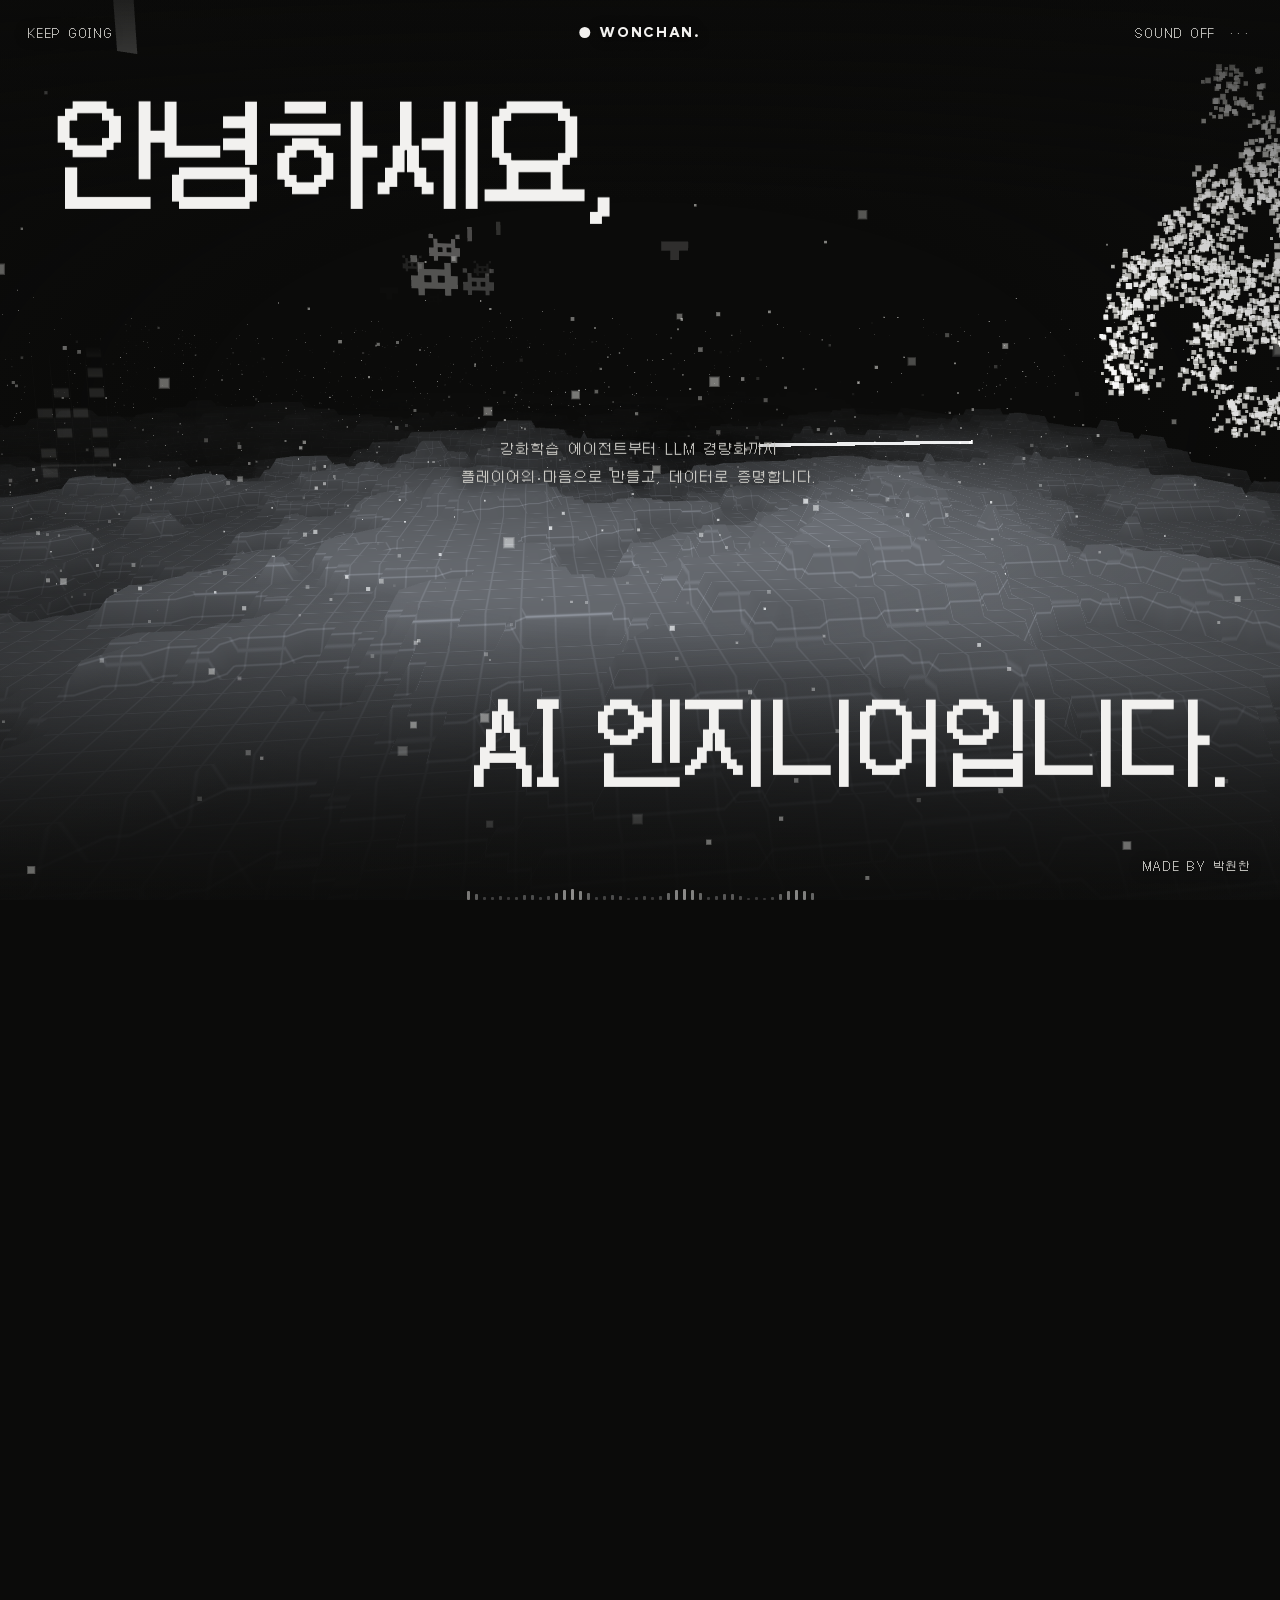
==== index.html @ 1d3e6ace "Add files via upload" ====
<!doctype html>
<html lang="ko">
<head>
<meta charset="utf-8">
<meta name="viewport" content="width=device-width, initial-scale=1">
<title>WONCHAN. — Game AI Engineer</title>
<meta name="description" content="강화학습 에이전트부터 SLM 경량화까지 — 플레이어의 마음으로 만들고, 데이터로 증명합니다.">
<link rel="canonical" href="https://YOUR-USERNAME.github.io/portfolio/">
<meta name="theme-color" content="#0b0b0a">
<meta name="author" content="박원찬">
<link rel="icon" href="data:image/svg+xml,%3Csvg xmlns='http://www.w3.org/2000/svg' viewBox='0 0 8 8'%3E%3Crect width='8' height='8' fill='%230b0b0a'/%3E%3Cpath fill='%23f2f1ef' d='M1 1h1v1H1zM6 1h1v1H6zM2 2h1v1H2zM5 2h1v1H5zM1 3h6v1H1zM1 4h2v1H1zM4 4h1v1H4zM6 4h1v1H6zM1 5h6v1H1zM2 6h1v1H2zM5 6h1v1H5z'/%3E%3C/svg%3E">
<meta property="og:type" content="website">
<meta property="og:site_name" content="WONCHAN. — Game AI Engineer">
<meta property="og:locale" content="ko_KR">
<meta property="og:url" content="https://YOUR-USERNAME.github.io/portfolio/">
<meta property="og:title" content="WONCHAN. — Game AI Engineer">
<meta property="og:description" content="박원찬 · 게임 AI 엔지니어 포트폴리오. 강화학습 에이전트부터 SLM 경량화까지, 플레이어의 마음으로 만들고 데이터로 증명합니다.">
<meta property="og:image" content="https://YOUR-USERNAME.github.io/portfolio/assets/img/og.png">
<meta property="og:image:width" content="1200">
<meta property="og:image:height" content="630">
<meta name="twitter:card" content="summary_large_image">
<meta name="twitter:title" content="WONCHAN. — Game AI Engineer">
<meta name="twitter:description" content="박원찬 · 게임 AI 엔지니어 포트폴리오. 강화학습 에이전트부터 SLM 경량화까지, 플레이어의 마음으로 만들고 데이터로 증명합니다.">
<meta name="twitter:image" content="https://YOUR-USERNAME.github.io/portfolio/assets/img/og.png">
<link rel="stylesheet" href="assets/font/fonts.css">
<!-- the wash must be opaque on the very first paint, or the incoming page
     flashes its own content before the transition script can run -->
<script>try{if(sessionStorage.getItem('wonchan:warp')){document.documentElement.className+=' warping-in';setTimeout(function(){document.documentElement.classList.remove('warping-in')},2600);}}catch(e){}</script>
<style>
html{background:#0b0b0a}
#warp{position:fixed; inset:0; z-index:50; pointer-events:none; opacity:0; background:#0b0b0a}
html.warping-in #warp{opacity:1}
@media (prefers-reduced-motion:reduce){#warp{display:none !important}}
</style>
<link rel="stylesheet" href="assets/lightbox.css">
<style>
/* ==========================================================================
   WONCHAN. — a scroll-driven flight over a voxel landscape.

   Layering, back to front:
     #back   terrain, dust, floating image panels, the particle invader
     #veil   radial scrim that protects the copy
     main    the type
     #front  near dust — drifts IN FRONT of the headlines
     .hud    persistent arcade chrome

   Particle interaction follows Canvas UI's Particle Object: a ray is cast
   from the camera through the cursor, particles are pushed off that ray with
   a tangential swirl and a shove along the pointer's velocity, then spring
   back home under damping.
   ========================================================================== */
:root{
  --ink:#f2f1ef;
  --ink-2:#c9c8c3;
  --muted:#8b8a84;
  --void:#0b0b0a;
  --line:rgba(242,241,239,.18);
  --ease:cubic-bezier(.16,1,.3,1);
  --ease-ui:cubic-bezier(.32,.72,0,1);
  --hud:11px;
}
*,*::before,*::after{box-sizing:border-box}
html{scroll-behavior:smooth; scroll-snap-type:y proximity}
body{
  margin:0; background:var(--void); color:var(--ink);
  font-family:'Wanted Sans Variable','Pretendard Variable',system-ui,sans-serif;
  word-break:keep-all; overflow-wrap:break-word;
  -webkit-font-smoothing:antialiased; overflow-x:hidden;
}
h1,h2{font-family:'Galmuri14','Galmuri11','Wanted Sans Variable',sans-serif; font-weight:700; letter-spacing:.01em; margin:0}
a{color:inherit; text-decoration:none}
.mono{font-family:'Galmuri11','JetBrains Mono',monospace; letter-spacing:.16em}

/* ---------- webgl layers ---------- */
#back,#front{position:fixed; inset:0; width:100%; height:100%; display:block}
#back{z-index:0}
#front{z-index:4; pointer-events:none}
#veil{position:fixed; inset:0; z-index:1; pointer-events:none;
  background:
    radial-gradient(115% 78% at 50% 46%, rgba(11,11,10,0) 30%, rgba(11,11,10,.55) 74%, rgba(11,11,10,.94) 100%),
    linear-gradient(180deg, rgba(11,11,10,.72) 0%, rgba(11,11,10,0) 22%, rgba(11,11,10,0) 74%, rgba(11,11,10,.80) 100%);
}
html.no-gl #back,html.no-gl #front,html.no-gl #veil{display:none}

/* ---------- persistent arcade HUD ---------- */
.hud{position:fixed; z-index:8; font-family:'Galmuri11','JetBrains Mono',monospace;
  font-size:var(--hud); letter-spacing:.16em; color:var(--ink-2);
  text-shadow:0 1px 12px rgba(0,0,0,.9)}
.hud.tl{left:28px; top:26px}
.hud.tc{left:50%; top:24px; transform:translateX(-50%); display:flex; align-items:center; gap:9px; color:var(--ink)}
.hud.tc .dot{width:11px; height:11px; border-radius:50%; background:var(--ink); display:block}
.hud.tc b{font-family:'Wanted Sans Variable',sans-serif; font-size:14px; font-weight:800; letter-spacing:.12em}
.hud.tr{right:28px; top:26px; display:flex; align-items:center; gap:14px}
.hud.bl{left:28px; bottom:26px}
.hud.br{right:28px; bottom:26px}
.hud button{background:none; border:0; color:var(--ink-2); font:inherit; letter-spacing:.16em; cursor:pointer; padding:0}
.hud button:hover{color:var(--ink)}

.menu{position:relative}
.menu > button{letter-spacing:.3em}
.menu ul{
  position:absolute; right:0; top:22px; margin:0; padding:8px; list-style:none;
  background:rgba(16,16,15,.94); border:1px solid var(--line); border-radius:14px;
  display:grid; gap:2px; min-width:104px;
  opacity:0; transform:translateY(-6px) scale(.97); pointer-events:none;
  transition:opacity .25s var(--ease), transform .25s var(--ease);
}
.menu.open ul{opacity:1; transform:none; pointer-events:auto}
.menu a{display:block; padding:8px 12px; border-radius:9px; color:var(--ink-2); font-size:10px}
.menu a:hover{background:rgba(242,241,239,.10); color:var(--ink)}

.meter{position:fixed; left:0; right:0; bottom:0; height:56px; z-index:7; pointer-events:none;
  display:flex; align-items:flex-end; justify-content:center; gap:5px; padding:0 24px}
.meter i{display:block; width:3px; height:2px; background:var(--ink); opacity:.3; border-radius:1px}

/* ---------- beats ---------- */
main{position:relative; z-index:3}
.beat{min-height:100vh; display:flex; align-items:center; padding:96px 28px; position:relative;
  scroll-snap-align:center}
.beat > .inner{width:100%; max-width:1180px; margin:0 auto; position:relative; will-change:transform,opacity}
/* no scrims anywhere - the copy is held up by its own shadow instead */
/* beats that share the frame with a floating panel keep their copy to the left */
.beat.split > .inner{max-width:640px; margin-left:max(0px, min(6vw, calc(50% - 600px)))}
.beat.case > .inner{max-width:980px; margin-left:max(0px, min(5vw, calc(50% - 560px)))}

.eyebrow{display:inline-flex; align-items:center; gap:10px; font-size:var(--hud); color:var(--muted); margin-bottom:22px; min-height:1em}
.eyebrow i{width:7px; height:7px; background:var(--ink); display:block; flex:none}

.title{font-size:clamp(32px,5.9vw,88px); line-height:1.14; letter-spacing:-.02em;
  text-shadow:0 2px 10px rgba(0,0,0,.92), 0 0 46px rgba(0,0,0,.9), 0 0 96px rgba(0,0,0,.7)}
.title sup{font-family:'Galmuri11','JetBrains Mono',monospace; font-size:.21em; letter-spacing:.1em;
  color:var(--muted); vertical-align:super; margin-left:.25em}
.cap{font-size:clamp(14px,1.15vw,17px); color:var(--ink-2); line-height:1.85; max-width:50ch; margin:26px 0 0;
  text-shadow:0 2px 16px rgba(0,0,0,.95), 0 0 44px rgba(0,0,0,.85)}

.hero{min-height:100vh; padding:112px 28px 104px}
.hero .inner{display:flex; flex-direction:column; justify-content:space-between; gap:48px;
  min-height:calc(100vh - 216px)}
.hero .top{font-size:clamp(40px,8.6vw,140px); line-height:.98; letter-spacing:-.03em}
.hero .bot{font-size:clamp(34px,7vw,118px); line-height:.98; letter-spacing:-.03em; text-align:right}
.hero .mid{max-width:56ch; margin:0 auto; text-align:center; font-size:clamp(12px,1.05vw,15px);
  letter-spacing:.14em; line-height:2.1; color:var(--ink-2); text-shadow:0 2px 16px rgba(0,0,0,.95), 0 0 44px rgba(0,0,0,.85)}

/* word-level reveal, scrubbed by scroll */
.rv{display:inline-block; will-change:transform,opacity,filter}

.spec{display:grid; grid-template-columns:minmax(104px,142px) 1fr; gap:13px 26px; margin-top:40px;
  max-width:720px; font-size:14px}
.spec dt{font-family:'Galmuri11','JetBrains Mono',monospace; font-size:10px; letter-spacing:.18em;
  color:var(--muted); padding-top:4px}
.spec dd{margin:0; color:var(--ink-2); line-height:1.7; text-shadow:0 2px 16px rgba(0,0,0,.95), 0 0 44px rgba(0,0,0,.85)}
.spec dd b{color:var(--ink); font-weight:700}
.chips{display:flex; flex-wrap:wrap; gap:8px; margin-top:8px}
.chips span{border:1px solid var(--line); border-radius:999px; padding:6px 14px; font-size:12px; color:var(--ink-2);
  background:rgba(11,11,10,.45)}

.stats{display:flex; flex-wrap:wrap; gap:40px; margin-top:38px}
.stats div b{display:block; font-family:'Galmuri14','Galmuri11',monospace; font-size:clamp(28px,3.2vw,44px); line-height:1;
  text-shadow:0 2px 12px rgba(0,0,0,.95), 0 0 50px rgba(0,0,0,.85)}
.stats div span{display:block; margin-top:10px; font-size:11px; letter-spacing:.16em; color:var(--muted);
  font-family:'Galmuri11','JetBrains Mono',monospace}

.trio{display:grid; grid-template-columns:repeat(auto-fit,minmax(206px,1fr)); gap:22px; margin-top:40px; max-width:900px}
.trio article{border:1px solid var(--line); border-radius:18px; padding:20px 20px 24px; background:rgba(11,11,10,.6)}
.trio h3{margin:0 0 10px; font-family:'Galmuri11','JetBrains Mono',monospace; font-size:12px; letter-spacing:.16em}
.trio p{margin:0; font-size:13px; line-height:1.8; color:var(--ink-2)}
.trio b{color:var(--ink); font-weight:700}
.trio.quad{grid-template-columns:repeat(2,1fr); max-width:600px}   /* 2x2, leaves the right half to the library panel */
.eyebrow{text-shadow:0 2px 16px rgba(0,0,0,.95), 0 0 44px rgba(0,0,0,.85)}

/* per-project case study: problem / approach / result, no boxes */
.detail{display:grid; grid-template-columns:repeat(auto-fit,minmax(230px,1fr)); gap:34px 44px; margin-top:44px; max-width:1080px}
.detail section h3{margin:0 0 14px; font-family:'Galmuri11','JetBrains Mono',monospace; font-size:11px;
  letter-spacing:.2em; color:var(--muted); text-shadow:0 2px 16px rgba(0,0,0,.95), 0 0 44px rgba(0,0,0,.85)}
.detail section p{margin:0 0 10px; font-size:14px; line-height:1.85; color:var(--ink-2);
  text-shadow:0 2px 16px rgba(0,0,0,.95), 0 0 44px rgba(0,0,0,.85)}
.detail section p:last-child{margin-bottom:0}
.detail b{color:var(--ink); font-weight:700}
.links{display:flex; flex-wrap:wrap; gap:12px; margin-top:34px}
.links a{display:inline-flex; align-items:center; gap:9px; border:1px solid var(--line); border-radius:999px;
  padding:11px 20px; font-size:12px; font-weight:700; color:var(--ink-2); background:rgba(11,11,10,.5);
  transition:border-color .4s var(--ease-ui), color .4s var(--ease-ui), transform .5s var(--ease-ui)}
.links a:hover{border-color:var(--ink); color:var(--ink); transform:translateY(-2px)}
.role{margin-top:26px; font-family:'Galmuri11','JetBrains Mono',monospace; font-size:11px; letter-spacing:.16em;
  color:var(--muted); text-shadow:0 2px 16px rgba(0,0,0,.95), 0 0 44px rgba(0,0,0,.85)}

.cta{display:inline-flex; align-items:center; gap:14px; margin-top:40px;
  background:var(--ink); color:var(--void); border-radius:999px; padding:12px 12px 12px 26px;
  font-size:15px; font-weight:700; text-shadow:none;
  transition:transform .5s var(--ease-ui), box-shadow .5s var(--ease-ui)}
.cta i{width:34px; height:34px; border-radius:50%; background:rgba(11,11,10,.14);
  display:flex; align-items:center; justify-content:center; font-style:normal; font-size:14px}
.cta:hover{transform:translateY(-2px); box-shadow:0 18px 44px rgba(0,0,0,.55)}
.cta:active{transform:scale(.98)}
.center{text-align:center}
.center .eyebrow{justify-content:center}
.center .cap{margin-left:auto; margin-right:auto}

@media (max-width:900px){
  .beat.split > .inner,.beat.case > .inner{max-width:none; margin-left:0}
  .trio.quad{grid-template-columns:repeat(auto-fit,minmax(206px,1fr)); max-width:900px}
  .trio.quad{gap:14px}
  .trio.quad article{padding:15px 16px 17px}
  .trio.quad p{font-size:12.5px; line-height:1.72}
}
@media (max-width:720px){
  :root{--hud:10px}
  #sound{display:none}
  .hud.tr{gap:0}
  .hud.tl,.hud.bl{left:16px}
  .hud.tr,.hud.br{right:16px}
  .hud.tl,.hud.tc,.hud.tr{top:18px}
  .hud.bl,.hud.br{bottom:74px}
  .beat{padding:88px 20px 116px}   /* clear the fixed HUD and meter */
  .hero{padding:92px 20px 104px}
  .hero .bot{text-align:left}
  .meter{height:44px}
  .spec{grid-template-columns:1fr; gap:4px 0}
  .spec dt{padding-top:14px}
}
@media (prefers-reduced-motion:reduce){
  html{scroll-behavior:auto}
  .rv{opacity:1 !important; transform:none !important; filter:none !important}
}
</style>
</head>
<body>
<div id="warp" aria-hidden="true"></div>

<canvas id="back" aria-hidden="true"></canvas>
<div id="veil" aria-hidden="true"></div>
<canvas id="front" aria-hidden="true"></canvas>

<div class="hud tl mono" id="status">SCROLL TO DIVE IN</div>
<div class="hud tc"><span class="dot"></span><b>WONCHAN.</b></div>
<div class="hud tr mono">
  <button id="sound" type="button">SOUND OFF</button>
  <span class="menu" id="menu">
    <button type="button" aria-label="Sections">···</button>
    <ul>
      <li><a href="#top">TOP</a></li><li><a href="#about">INFO</a></li>
      <li><a href="#games">GAME</a></li><li><a href="#work">WORK</a></li>
      <li><a href="#contact">MAIL</a></li>
    </ul>
  </span>
</div>
<div class="hud br mono">MADE BY 박원찬</div>
<div class="meter" id="meter" aria-hidden="true"></div>

<main>

  <section class="hero beat" id="top">
    <div class="inner" data-beat>
      <h1 class="top" data-split>안녕하세요,</h1>
      <p class="mid mono" data-split>강화학습 에이전트부터 LLM 경량화까지<br>플레이어의 마음으로 만들고, 데이터로 증명합니다.</p>
      <h1 class="bot" data-split>AI 엔지니어입니다.</h1>
    </div>
  </section>

  <section class="beat split" id="about">
    <div class="inner" data-beat>
      <span class="eyebrow mono"><i></i><span data-scramble>INTRODUCE</span></span>
      <h2 class="title" data-split>박원찬<sup>(INFO)</sup></h2>
      <p class="cap" data-split>게임을 분석하며 플레이하는 유저에서 출발했습니다. 문제를 구조화하고, 데이터로 검증하고, 끝까지 배포하는 방식으로 일합니다.</p>
      <dl class="spec">
        <dt>EDUCATION</dt><dd><b>한양대학교 ERICA 지능정보양자공학전공</b><br>2027년 상반기 졸업 예정</dd>
        <dt>CERTIFICATE</dt><dd><b>LG AIMERS 8기 LLM 과정 수료</b></dd>
        <dt>PERSONALITY</dt><dd><div class="chips"><span>문제를 구조화하는</span><span>데이터로 검증하는</span><span>끝까지 배포하는</span><span>해석까지 파고드는</span></div></dd>
        <dt>ML / RL</dt><dd>PyTorch, DQN / D3QN, Behavioral Cloning, 모델 경량화</dd>
        <dt>DATA</dt><dd>Pandas, 이상치 제거, 라벨링, 통계 분석 및 시각화</dd>
        <dt>LLM</dt><dd>LG EXAONE 경량화, LLM 기반 서비스 개발</dd>
        <dt>SERVICE</dt><dd>Unity, Flask, Supabase, Node.js</dd>
      </dl>
    </div>
  </section>

  <section class="beat" id="games">
    <div class="inner" data-beat>
      <span class="eyebrow mono"><i></i><span data-scramble>GAME DNA</span></span>
      <h2 class="title" data-split>이 라이브러리가<br>제 레퍼런스입니다<sup>(03)</sup></h2>
      <div class="trio quad">
        <article><h3>다양한 게임 컨텐츠 경험</h3><p><b>RPG, FPS, 턴제 카드게임, 로그라이크, 시뮬레이션 등</b> 여러 장르와 고전 게임부터 신작 게임까지 <b>폭넓은 게임 컨텐츠의 경험과 관심</b>은 <b>새로운 아이디어</b>로 이어집니다.</p></article>
        <article><h3>확률 위의 의사결정</h3><p><b>Slay the Spire</b> 1·2, <b>Binding of Isaac</b>, <b>Yu-Gi-Oh! Master Duel</b>. 무엇이 들어올지 모르는 채로 지금 한 수를 두는 게임들입니다. <b>스트림스 에이전트가 푼 문제가 정확히 이것</b>이었습니다.</p></article>
        <article><h3>밸런스는 리워드다</h3><p><b>Darkest Dungeon</b>을 끝내고도 팬 오버홀인 <b>Black Reliquary</b>를 다시 깔았습니다. 스트레스와 보상 곡선만 바꿔도 완전히 다른 게임이 됩니다. <b>리워드 셰이핑을 게임으로 먼저 익힌 셈</b>입니다.</p></article>
        <article><h3>관찰로 배우는 패턴</h3><p><b>몬스터 헌터</b>, <b>엘든 링</b>, <b>세키로</b>. 보스의 상태 전이를 수십 번 죽어가며 외우는 일은, <b>사람의 플레이 데이터로 에이전트를 학습시킨 모방학습과 정확히 같은 과정</b>이었습니다.</p></article>
      </div>
    </div>
  </section>

  <section class="beat center" id="work">
    <div class="inner" data-beat>
      <span class="eyebrow mono"><i></i><span data-scramble>SELECTED WORK</span></span>
      <h2 class="title" data-split>지금까지 만든 것<sup>(03)</sup></h2>
      <p class="cap" data-split>강화학습 에이전트, 데이터 파이프라인, 그리고 온디바이스 LLM 경량화까지.</p>
    </div>
  </section>

  <section class="beat split" id="p-streams">
    <div class="inner" data-beat>
      <span class="eyebrow mono"><i></i><span data-scramble>RL AGENT / DATA PIPELINE</span></span>
      <h2 class="title" data-split>STREAMS+ 보드게임<br>에이전트<sup>(01)</sup></h2>
      <p class="cap" data-split>되돌릴 수 없는 20번의 카드 배치. Behavioral Cloning과 D3QN을 결합해 평균 점수를 31.8에서 71.5로 끌어올렸고, 학습 데이터 1,346게임은 직접 만든 웹앱으로 수집했습니다.</p>
      <div class="stats">
        <div><b>71.5</b><span>평균 점수</span></div>
        <div><b>1,346</b><span>수집 게임</span></div>
        <div><b>r=0.863</b><span>핵심 상관</span></div>
      </div>
      <p class="role">담당 · 에이전트 개발, 게임 웹앱 개발</p>
      <div class="links">
        <a href="https://github.com/Koojunyeong/streams/tree/main" target="_blank" rel="noopener">GitHub ↗</a>
        <a href="https://streams-server-deploy.vercel.app/" target="_blank" rel="noopener">Play Live ↗</a>
        <a href="project-streams.html" data-warp="right">Detail →</a>
      </div>
    </div>
  </section>

  

  <section class="beat split" id="p-faf5">
    <div class="inner" data-beat>
      <span class="eyebrow mono"><i></i><span data-scramble>DATA SCIENCE / LLM SERVICE</span></span>
      <h2 class="title" data-split>미국 화물 통계 기반<br>물류 배송 서비스<sup>(02)</sup></h2>
      <p class="cap" data-split>방대하지만 노이즈가 많은 FAF5 화물 통계를 이상치 제거, 외부 데이터 결합, 라벨링으로 정제하고, 그 데이터를 근거로 LLM이 경로를 추천하는 서비스를 만들었습니다.</p>
      <p class="role">담당 · 데이터 전처리, 프론트엔드 개발</p>
      <div class="links">
        <a href="https://github.com/NOMADATASCIENCE/FAF5_Features/tree/develop" target="_blank" rel="noopener">GitHub ↗</a>
        <a href="project-faf5.html" data-warp="right">Detail →</a>
      </div>
    </div>
  </section>

  

  <section class="beat split" id="p-exaone">
    <div class="inner" data-beat>
      <span class="eyebrow mono"><i></i><span data-scramble>LLM / MODEL COMPRESSION</span></span>
      <h2 class="title" data-split>LG EXAONE<br>모바일 경량화<sup>(03)</sup></h2>
      <p class="cap" data-split>LG AIMERS 8기 LLM 과정을 수료하고, EXAONE을 모바일 환경용으로 경량화하는 해커톤에서 모델 크기와 품질의 트레이드오프를 직접 다뤘습니다.</p>
      <p class="role">LG AIMERS 8기 LLM 트랙 수료 · 온디바이스 SLM 경량화</p>
      <div class="links"><a href="project-exaone.html" data-warp="right">Detail →</a></div>
    </div>
  </section>

  

  <section class="beat">
    <div class="inner" data-beat>
      <h2 class="title" data-split>데이터에서 출발하는<br>게임 AI를 만듭니다.</h2>
      <p class="cap" data-split>목표는 게임AI 개발입니다. 데이터 구축부터 모델 학습, 평가까지 전 파이프라인을 다루는 게임 회사의 AI 엔지니어가 되고 싶습니다.</p>
    </div>
  </section>

  <section class="beat center" id="contact">
    <div class="inner" data-beat>
      <h2 class="title" data-split>함께 증명할 준비가<br>되어 있습니다.</h2>
      <a class="cta" href="mailto:pow01042@naver.com">pow01042@naver.com<i>→</i></a>
    </div>
  </section>

</main>

<script id="panels" type="application/json">{"team-streams":{"w":760,"h":1349,"b64":"UklGRszgAABXRUJQVlA4IMDgAACQHwWdASr4AkUFPpFEnUslo6+qI1F7UfASCWduUJnbbwnD0+Z5r+mUkHBPE93y/+Xowo1+eyUTQQjNN9Mfk/Vo7144nO34H/r8l31v/adN3/q+Fp4z/qewR5bmbXSV87b9h56vS39uYW9t9AjyH8RxzdIjnDP390/5vNZtbvK15kVP/4+z8b/7vnn+Ufdnxd/L9sq215wfezOJ3g/rviawF/TWZB7wfjPIN/V9A/uD7A3md5C35f1GPJs/5fPJqMguhfvdEJngs6WxPz/nbWUv1bAj2fIpCVWD+Vks02JGXmqb6FYc/rxvSRHZ5jLrute7hPMUFJd63V24/NWBcvYCAdTqpSCEGyIf+MdtDn47HVbCg5NVuXyEjmIv10REm+7qkIP0yetkfNA8fNH3rRlelcW8+/JA2KP9hLdUxRYEzHEFyWUFSS5zFjnKpeA3yuESMm8KI574b66CqpN+Rfaskkm6ZUg3Cemn5xm7CwhukdOZG5v5Of75tk1oV0+/[base64]/lu6cS53GNkvEyhuzRI0l1D//CgARPyODkWEwE4nNimDmN3XXr/627Rains4WUCBn8jqaYr14OnS+I/yjQoZeuVJF0aUN2GXWlQb43t2fbar8DjhlN7f3VVbQu3hymxqHcJSYJECvsL7iTVyQj+0aQVAr6X1LSKJDrAm947E2QEvHM/d5MU61Kqr8fnG/hFs8Uk2q/Wi07OGrs478GGAFzipGguRoOCvaQGRHvHm3zNXync9sOvsXCkaS2DBnLhngC9wLYay3YOaY6Iw8FycB12l6a+tiBelXI77GQem2+7p9WJVCQpFPgJEdoWzwav1dqe3enbDDx3QEOCPnDtNISxJ8nTFuLisKAOv3LhfgeOpclKUrFtTI/HLP7YUivoCwvTLFdlHCvo03LDem8kYU29h71O+wMomN2zszFDQoeIWXJd5rJ4PF4y1EpJPSYktCyv1bly+0oWfovocQtzFfAWHKiT3Vv9GlJErwurR0ozeGNfhVnT7TYdposAttB//rV1FV1Qi2PKkeyx4fMzy2mBtw5oVDd21z9h/YWjOq1YYahOrvhpiZJDPd53FIcf1PWADF5dF3qzDtsgYL5SVcNywY98IEpR3IaeME8p4vZ4kvbE9cteQz5h41/S0hzkzL+MNSVhjWBGqtkmGMEmYTGyOXjDsR32xwtRl5zjDkFnzUGM2nz8/5IlNlBgwNplfqYgfCU0LrLsmW6BQRAbwtjmk40XDfespiwN31GiW5cjl6kRUs65U4o2p22GPxUGqw+dLpJzmA8RkNyzm5frarDyc5+bXtoz0cztlo+OCv86R+G9688ZyFkXmbivvS0qoAy1Dk7oKb04yP4S3fUdymeKyr9/MiRb2jFRSj6h627HtU9wORlZZ7DrU1X9Pd3S0Sle/[base64]/C2g3Fw8SYrbhP6CLl/QAelr8Awoh1TBBR9eb/g+OyNYqO3b9ydcmrPT27YS+rvQY2VCLtHJKjpnn2UOvqZs8iEcMqhUKSY36TFUgFXozrlWl3fmSgD/+E2Xhyn+HEpNZmDrakBcniC1vg27S9lC0pQHCYTg+0Q4ic2SB2obhgzJbVtF/eqaxyiqmfwvafRKRwlj5PzoFFcOIXoJoAQCkHDoezmCkN4GYLGzlwotVLeJhnXe3ugRWaT3kLCeGwy1yrjn2AGwD4C22Nw5NetDDCPuOWIFJyPuSQQdD2G6AR26P41+wMxEQInmjMrp94ni+FBO+oKqaTdghpLH4XgJuxIE8feCKgQl3pyla/GnpOLn+HymkVFRfTpbZJjVdmqd+TTgnRi4LjiEZdpQd8X7ROb2WRLzmHT0Mum0UIzU+yS2XCFi7kdHKz+vXesKfUSj73t8izwvgG1BnMhFrB1vI/Vd+SMxc41XKHBSs7TEvwCfbxw7MULkZVL6GXhFVYFtBraW6xmGXj9OzrP//f1V1D/SCkIPuYND/T33Z0/Krm+eDoGCoDO0bgnso6Kcon7mj2SoBEBDzVr6bi2nUkuoPZMQHRMbloWRQ4dqrtpKEuIfZR2XG77u01PfJJio9o7/Obps3ogKemunBoYRu03Xx3LKVo8YVhAP17FKbNrx+6c8KslKcFAhFaPD3Khwi9Ck85lL6LZyaqKL34qrXVMk5knJhPB05VqGRHnRHrurmr0yCH/PKu67+eHMAtJO6FFwNPIHqd7nMNVGjRfE1fwS7u9JNUOn+J5MZWm4wPGYo0ZhZZF2i0U431OdZBreL9WJHS2pnUW79QEP0whtg8RztUW1KoheygeOP6zyNSRiSaP09Uv/t7RybS/MD/jG6ReYlLxCP0giNvdw69arNMpTAtFnobUVPjB5cBnRwXzqlfSNkSN7SzgorKcdcWrOntVURzNXZn/pT8k6F7ZQlmpahCPOJsS/0s4B9Jq21mItDcTC21PBbCGDDnvIYI6IcSQf+SqlFdaPQtjnZfAbaTOmDlSEkHbUeRfIBPkKtLsmjgQi61eKL860WQrNYXGF/0o2TpkAxUjfk7g2egoLJSB13DWfeheALcfOsYsabzzhL2Rqrnm+qrR1nE6k+TEMdqwDwnI4bDLsNUj2YmEPz1qbrgW+ybWYGgb0MAzGlAzeUsTirG3h9Nvo+T71hokQZALidN4jsmzBoXJOjYKqmWYMtijmyvUeWGK4O45/1h1be9CR+LL9aWp8e2GJOl0ucbZ/x9OgxAO5/cwpsEsxDFIucMKwfpFr6oD5huiElx33+t/ioFhkSoKiSPUBiIhO8CljKb9TwP6GZaH3NDsv4b18Ujwe9Q/QGghehyzPaArBGf+miZa1aXOU3VIUXCzLw7FQJ4uAKzYrbuwcE3mPHDcIo4vthm9zOTjNYiN7QkPXA2c8qAj0sjBAIps1PHt7kQx2F+AGrxwOYxtDnxlEik7IBJFMzNsKP3HWAJGqy83CiO2pbaSsZc5meE1Iwi8ScoC/STNm/tlE9JetOB5Tj6KPvxXPjG2gt2xyT2jNSZa/qdIWrFf/e/KIuaf7vMj9/j7B2m1jcjhiOlaEzDHnf1/MjtuFo1fDQv0+C5LQZwmjydtVx1FyaVv6Lp0KrzhBwuNQcvoqy5Kd9hTzhyr19JcBe27pSMuxUw1NilMM5t7UlSVSxkWDEIpQscmQRp+O+j1FHtw6fiIu5WqNMhdZVYTMIpqOHMScdb6bFh7PUuUxsV6/DMIj5FFJBh+N6PIq4pDU0Yg3slPoSNW6oqis2BSzO1EdU7fQfkTRflJ3H8J0w5I18cpruhg8tEKjO3J4vcaaNbQ5fGQ3/WMpUss9W3BcJ+6FDgOIsi//oW1e05t3gjXeF3IUgq8q5/ITRcekVmggKgTM9IQgsYpF1j2tz/qhT1ZCDcBUMwMOIe8vpILLD1g/[base64]/1CfruvX6szXRuE5MHw0+UcyLWm+czMpkVUB4TO87BS7lDQbzGwRCw4LX+CfSjjlH3NCC+jXzGljWzJQmVlvAXIPegdVJMqdS+e/5ernJVSSrwxsvwo/[base64]/Ps/uJaOG7alNQE6UCxincjoNcWOe5p+Jebgn0uY7+BWfUDFKW79v4zGFZU2zw26EygcV0RWGD1eUN5MzdZl+tHz51UfEjFwqNWtrz7Db7xi8KLmhSViDdM5EEAZEoyO0na6RvfiJSd8A80Rkgl3ydH52a5jINHTK0yZVBLgBJ/Sj/Vspq1MJW1vOIEK9FjJWOvrljlLULzSHynaKEsLFnTbCN2z/hI5yvVjIW7QAMyo/[base64]/zjPCSp+B0ot3BDswsi1/butcAd94cvyeuCbwQ6H3IjKkbzOJisEwbq0y4PVZQvUZCOQSe7HcFtQjRv04Lmbm9aadgq5xQRum1RPSXiAQBwyvrVuI/xS4HatzGyptlWq+rCkZGv7PNtAxPdz1aQXo7niZT42+oNAO8EJi02rJmcqM/6Zspb2sOSl6XJ7wshHNgty7T1T5aNJvsE0BmkeXTHQAPxYD7xXL0Y3ePjEg+tYjlq7tXiM8hv6XOTRKtbgXYyv1McUvCDuvQypnR5hpnSULDgJItJ6OcTKCMpDKXIw4bK+m0uXaSl5z3TR/B3hUw/CI7wsgnxkvpxNV3a3m4iY6YATXEdfILdi3gVUetAi9naOBtjgpmP1uMfAbvRcNGsFwvFEXlosamWMK9MBjynW/WisjSFCBKGTVzfBkkAIiBWn2o4+E0GHHIJigB+hlfuR1isVoveaQS45v91UfitgyNzin3xdRRJcXFQi8oQio3GJpZtySyrxQjSb/ypuA65Cigcs5K0H8HSuj/itX0YF+WsN76EwnDh6XnBJdwP3ViQzB8cjHRn29I+0MT8dsymm/Jr0gNTZGDyvbmaf9VGTz28wHoWoIl/[base64]/9yryF70Ehg1dpMoW+bZSQ51B23OsvRy9evAtbRWNLojZMGR8sq4w+jgFqHOwBoOkh0JobQYTb4Lrh/WJnxGQYN+fBL+F+bPsZVdxrANj6Y/uv4bebhogEaGT2Po1bdT3GHjnSEwKFdY4ykMPGFjLwS9WV1js0bfT3TUp4G9jYR+O4FZ30D5oDYOsSXwIP57TrKNE/ykQQTHLRYxesktn5zZfy1FCftm+cYu/oWumybnBFuuYllmDA625EGPfzyGeAYA14TlxQPzdUzdKngUcyoCNKo6I289CaXteP5KqQwYs2G1XByZj1aUC6hQkJ1re/cHhG/fwqYaKu0L48DQClq0m5dgEmL8oCvWzTNHyIBMQ3axRHlehYa2hkjZxyEqsPLE2gIQvJMzWFAO0taJhZ30frNH3SIp3iLpy3qgJj3f+3pgju7C9/XqDPrvF7729riJqBSFHVC9LMreSw/m61BAX+80f83VQvHnKN53RVVeLOwZU2PwsVhsqLnCvIWusdlFvaQ3EecgQOwMMNfNHZ1w6aPXfYY1fgb1uwEei+9y3L6kar0/Ax1CqEY0U2cv+z4mTpsV2816jVIo4AvE0He/I4XS7Ud0K7FghSLWScYDoUdbbXXGE8Ly3hIbQrPPI4wi2cFJlmvg3IcYX/7Ue7YtiWD7/PvgwJK6cVvHvTpcjqvyXVv/7Jzr7jvBYNQU1/5J9d9wbU+YvyxwTYQx6H+eU4mwd3mTriaQXlCL1WgXQeOG9ljenIri+ixmB/ijvxur3EfQzH4pHYf1uXKsn99pQ9phGDbbjNjD98YUpmzEffVJ7HxMBZwqJvLtG93x/njkz4Hid1YPJB8eMF3iytJF30Sdl+u98f7T9DfcfwRj0n5hOZwXrhq39WVA3jduNX0MH66m30JOR+GFI4HSTSsH6ZzGIOFmWA/azmnAB3AU0Xlo7Q5dwFbCsyekOJWJ/Z3PuUypgHT6uhUvZ3Ocaplg19L5oxSLD8zBD5APQCf8WSKnq+O0sKs6B6dbrDRudhhHbdVy34RW6dSMZ/FqTGfY9mgEmyXLgGoNsIIy3kjNlfHobRhw4XzYCx7PqzCHtVGFjWZhqQQaQWYjSwwM2VauXnypbU44ap9N8PA4SqzGlj1Ua0YU4SnkSdI/HnCcIaKAMmZYOCtf/TezVEymgZ33EFBylfim2pViPJafV520ibImM0w1D5sApBbiw02jA4SsA+JxEYZHw23bGxMSGwfv1lic4pszKnTOSWQi/bZcOzjPCYluyraI0xoPTY7wTUsPNqzjAEKZTGEsBO4b5K2+DI4wqa39IOOmglEuRwORPMI4yM43jncyhrJVhLMoHVG8MsMw3VvRNn5QPm/jvsz+BhKjvujUBFVyjZgQW6xzp7WQtZpAohI2CD64nVqZkjJ/xQihhL7l+XzPs9q3ByN7qxLf3DnYJaG8wNv3sYbxfK5ubI8j45L/0fjqBpMHTRwqeZh58kRVzwq+DkqegM5aKUZlVdGTODOJd4/q3oulKKCzmJ1me2oyofgmMo5PNRLMX6iRroYziEtjb8tABTgJNJ/ccCcuCF9UmtNqdReXdMuSY/[base64]/Wb8L1pQqsxSuERWYNAtiVzfJWm3YLFoeBBAmBJjjTLkqD27nq6tXp5wk5ZeKmnRQ8hgSSUFXNOW3Q42BMQWDlo62ympEVBgrzNR3hJ0+Ru0RYcuv/iE3djJxJNMDtGRnfFPlEyrJd65DbjIAa3J09KETfBoEGL+MYkbnD1Y3/NfRYuosGbp6f1scCWrYo+67INUoucqVRvxQ+PFW/xLTNFu8Yaq7FrLTDztFFhC0KVdL9NkUz/GCyTB7aS750UCD/EwlxMSSBmeUxSwIamYVf7V0t/UppVJeX3m/x55nQJfgJSF9v5nweaB3CZQ/G489Y9n+9GaYW1rskxhYV3usgiEuhC5j4BFqE15vhRrxE1ZYPgm5Xv2za3UiGXvu4i5p7IXF7rfkcmyRaPlp+JMwT7Qy2xY9AoBjePPPF+MhcmThfG6z0LfOpmoHnG78e5UTELc0Meuty61n7o1sfIvhTphsbgttjE9PXlqoO/bjtzKlRMSDxmHO/kUDfsX8zjdvZLvAnf0bqTE7YAoLmhCp/7ocK9BbULjv0kgZaZp8V4GS3iX+OwQiIEjao6e5bu1dCBby1ZL0ODk4thr+DTTL1SCqqvG8iGdwqjGxE2etpQ1a5aSsHKQMCQTHHj+ADfmEHMyV7PwCrfcafLJNi7YySF9IAEocDxZgnIu582X1Vu5s7K/RekOiGD4EKG0wXS1RrJ30MWVVp2hAJnbIFaRix5sONuzKB2aO8FfntFQ1t7Fj33/p9dGnHSqME/uKXj5iYICm7idCawWj05/VUEWnLv56b05bJ0ogw9ooL3LZ1AivAgbA2tlIs5gp1ZvDmeITsAdaacFlCed16iz74oXva4BUz5RXAPju9LPTGM5AiVGp8q0mMISHda/Wq4PY5n4x0L+dEFEeKSb7o2SmTmLz3cLyMwFAA0RbchW1UQRzTSmkBwqS1PCqCQg8MNQDa5WchL/R/k8AhmA4SHZRnbm0FSHMD6cu57DVgLSKJwGhSNbJBCwku1DyQzQFL+bj9RqKH6EyncuPW9zNwQYoIDl4sN3NYK5tth/sjh0mN/pZeXkZmvB01kB7syGPrfsBlr8H/p0vTHMDrQD7CmPZz6CvMc/RK5vDddX9n+K24qTYFD7pzYpRQ5vW+rV3ZzFkQgnBqhvSGzZCos2zQGNjBxuFj6JePa9XMnFFj0khkEIYeMYY/liQCEAJDYfKGfBL9g4uA7Z4RPTfcO9Pm4+UIHrK+WN6oV/8tv1/kZnt1JwW/qhB7f5D3gmx0VsqzxZKK5vMgXcbSXIjHe/DDuahuS51KEDrnNTq0BVjwzEAoVbFjcRWOW2/Zo7e07aKIsD4BwQKqpyT3zUA7BMXAPIBpqiHRE4uOwIscuJwCrUPqstOviw8CF8TBdoqUCbXFJIIA0cBJImJEaVkpDnO9OrY52vEEzpqGvjizx32SHbqE4RPqPi0jK/noPZDVqpdUYNxQ36QCeaVGlwANG8qxUnSKDKgmSh+Ho3KZ5jutiqn25TO3wtotNEB2oUo7hL2WpxrJF/jueJ9hjIxYlKjCrRYy1JnzCD5L2NsNnt3Zmc9Yce37Rta7MMGAbL5VZWwMB9AWBfVHozwDuItppCazY0gdDvS8wISSXPBvDlMfsQjnv1lit8fTEWNNxjbR2yJyw4/LU3AhfRJ6pf6llpxxRFhMfnXiIRssmbvHI+IH7oIBUwBCknd7rJLihv3jWzONxuuQR7x2++u4JgpHkEizp6c2vk06Be/BLat7MFg4K6dxlnUY9elT2DjGR/79lCy2wP1YmipM7T6vu/vNXpPsGytrI7MnVRw4T+fbrKy7Afk8oFo2tBoapTvcHyhUFSpDh530JfuZQjzPOm8u+rkYXpbO4U4ZbdMopRj4Ri2X0SdbS1oTZxZxGu7DH4tCEqTENZncMJ9d60kzidy8AsbaCZmAQzaLMLa8WWyqan1hfnYua/j4WVYBJx7/3fTJGcnyAqBJV1i6XNKgRBnct4yrNfYyjx6H1ecIQw4weofuVA1s4AUzYfuURSA7K/b+RMI1y5EfkwHaEwQNN2a2ZxZ0LZ6ir36fb9OtvGQfXca+fqXKvfrxbw6w5TV4M/MjQXB9sjJq4Ho4Gmk+rPS9odtEMrK79MWmu/by4mQmRWeCoqb1BoB5FdO8VoC+fIyYrSAtwKUNAh/MUdfUf/AwsuyICAcUDASSaQxiYLfaQFWtaqjArnb/fz19FVPuVhmbA1V9XXdw7bin1btEEr6ieUN/2OxmW1s6t0tiB6QdPD5wPE8rkQKR+8Lc5U9PrUogh6zbUSLu0+2v0Yv/2HlXzd8YHi6FxGBNmpCbNVw4dLt+QFYGXoiLQR69tnQQqi3H+f3cvV5SPcA/ftQ5uotwPHhtHE0e49F14TfiAD9YuKFGeXKxA0QbgatNOBN0pY/CXTpQ5EOHPJ2MG9t7/83wqy0rTFbIAycKDYGPywEPMSpDiuteZsLKRJvRqEdXcI9buBu/rIHPDCTG5VQyWBzG8VUunUb3PpmZjWX7b2G21P56p3FK4wW7u27icR/aDmozhov+CUGnK2XvbIuX9qs7yStuWnSij+YPi/cWogetQW5txYU9X1SkjbHjhfOuHNQSBCnCv/[base64]/fl4/wf4dhp94xG4J2vfSjbVgFO3yQkwvprUYc0QX6nkZNBTMTWBG1Uqwo/44zev+WrH5tPCBJASLVa/ncRXYjQOzza9WDYMKk0bi5dwvZtPLqJdCFjGjjfIQk63hYEmWgODfoTJYULbF4R/9kG3kj0/T/NTRPqESrH+Mxnp/vfhNFNox/1gDu4CI4LKLqErxb82jox6YZWtB+EXIoaQHd5+Wr7s9a+CYi54aY+6vzKcs8JuD2/h5lNw8bOHxof1HaHH2fL978Mz2Z1tl/[base64]/GD5Pwi/cp+m/OJpKuLP804VaJ5QEjr7ooV+yAHVTY7hBFSckhNBOcY88OmOlQiIDbinZ5jjv40BZiDWvzzxj/BSwVuw+o/7uaRzXMJaoBlF/Prse548ycD7iObV1wDKHzJLA4orCMy8MgxsgoFtHLvzpV+xhLLM5i8H1VtjmMQXHojJ6GG2j1Idp5tk2ZdEe7R31jCiIqcwLkTInGGwToGqQRTqavvFAKco3fx2RG5QHZq/eKbPG7VpSQO3d8P85D7lGMEFcSAP1CgdNx1Ju3dE8V90kEZS2vE7Yy4A4HVIBZhQprKa2VrN6MQcsCblAstIaZOfVD/2L5H1RKGVer4qaPgCvgFusHQQylGUN9Am+SYoNBuzUetXPT5eXKIm/gX84Elw8RM3CNYCVz0iDDnQeNWaEUHqzpiuJ5/Z9LRsdg6gMw9x6K/HxxFTSAGIgeZcJ6xwuaLoiZJC7NS7hbzrRvvfqc/5QNekuDg8NTLezArKvpbaD5OF6giwfq8Ha60EvaWNRlGpymtiUG5oQR3ScXV7JvdLu1i4qiLhq3QRfF2amc7Bv/t0eF6Z/0M5ceqRsP5eawKfIcSPCsLJTPICDpUT45PelpVRvczKpoaQgUBQy9S9RFR7xjAHis3tD4vHfB43Dceemo6p09p2T5qKHK4nmP/Fzv5msGnuyjmQIgJK5oXtCiSSQSPAiCRfm0rdaY5Cxim1j5ExPeEgwBlaEavwvHqBID2pgHCDu+cygPSoIXoi222N/jvTgu3vBjGyyP0d8syPg3wKjkXgwPBnC3OtO5Is0oxmSk334XW1JHm2ztf8rMVNbLgoYQ4/hogDj6ysyge6NoFJmMOFlIN+lBgsD5xLIcT38Ma8MBoln8+AVzsnG3ag0gS9PcIMFVg7ZRzJfXDTC/r1to5X9W1alSVf5D3qfxzsVC/3ZvtNIkF3pIX675O19CBNaQeaaQLR4cDwsx4qYCpkG+3m11mIooRvZmU7NehIJclm3mm0a9BoC/jqVw64EGX3uG0g+sjkF/0i2xqYI/+aVWmjBJjB5bqUNo0EnBE338FRcVpogYgtdhjslRzRb8r05FOsLauf911iimpqROSmrTNgSsKIJqepEgmTPGEcMaNSip1zGyI9dX2m5IYh/QMn6XieB8ggXqhShLxD9HFnMN+f00h5P5HHQFnCHbSMNugmQtgpwuXkweL7dxTHKNIZvOyboanpXbsrl5rviS2o7SH9ysT/naibgd5S+LYhzyluh3fKLztx9QvtxrYgx7LHhHQjX1060GnKM+jYlh7AA8cMhYrpvcohyyg0/cIpyUMK6/GL6bp0zx8EQ8KFeB4MoNN2I0JLVfEXempwhGqgAMwYc74E5Lqq39dg0yDiHe+gj7WlJlWBXYX8x5Z7jPtJI72ZFzOscG+Q1VFHnRc8n8UQpxbYlXHgNf71HTFCyWT1At/+vNHKkjzZ6WQuUUiyKoaW0IVKggzUG4IUZ4Zy97MrJe0Pns9hn7ZzbWJYFrrnXXEFAAqZ88nQlTGLrmx/LPy7TOAFdMQU7iVNkx3hTPsGOiP30A49AllR7AXm9DYv7+1XHRmnGpG9+GB+dPo/i/Q3tJptW/iotCIVE/pudk68ftpf1SQiSaSjGV1hnZATnl1llGnQoAAFdJcr+oJEtMacAVcBKCIxq5KgNo/a9/XHnEA7hx3X4GvjKTlR5Ensk1wvKN+FKnrAqvUQL2hSYAeSWT044OSbhx+WReTjIEPJ56IMPre5V+CKPDztRTnVXM3sUzaK2wAwB2INA1mpzeoidPqMAGz0UL2HWCuS85r1WnHLVQy4OdjY2YvOYPdE4g54R1UlntmIcRrs7/ZYRtTxIF6Tg2y7J+xZG6q3qea7AiI0/TRPpoIWi+K+qWzPlpdslebrEb/0nShYXMHpcz5sEiYkJ6ViIEo26vCO8BlAqJRxDD1xRhgfF/Mk1PaHJmumycMKgQnEkyOudxjP/+U9GcFwAUiCBw+b/nbHExZHNnhUbYvV/ip/cRgkweHynqN0Kk4Uhgf/XU+G00ix0Gt838eDCW+bPnz4uQLIKpQNYIwSnDqDl/KwyxFFcUg4N21QRDr1a8Xgg20G9PqMLBvqBs4qFFROXlE4/Jqm/Q9bP81UrzIrjpWrkeNgmmkmb27ZaXvd82KK+3hn1a5PnQzxb9EJLxIkhshcguioQQXheM9U9Hlf18RItdddVzp0Ax5Gy4HJVTeXH25cYn7SflTG5TfnYK9BGhmTxNllgec+g46kF3h6GVJKL+pl7b4s3MqT99d2+irYeuRH5CdRrD/35dVgzs74tLoMaW9DjqizLRpS4DPYoeQ9Hh3TlqP8zCWTWS0GILRC3YM3385+ITioKUpjsbg3uE7JT9HRphOCAt9Rl9eHxefZUOSPDiBBg4zUX980qLEjBWJBHSP/Jsy7rTCoWJWnFfq7MczWQUzPWfx/t/A9rRwJaZYxiRZhkQGhVukSSUt1CLc23xSx/Yr/[base64]//obgMtkkKka94HaLgmYF5a4NeyDUz0k4wNDOE6LOvysAWdUi2835S9O/EYAwmrkW5ruvA0TdSMNMzLd1aPzIJmQDjpwNS+izft6dW7wKS45MiqyuotBhd1Pq8vOxgi8TYdM0qbOJtr8eofMKT0hkXulTnVavm2LkppHKpz6hIk03ezgA3AVOo6z7+XfUsJX0Jv6HlpngbW8oKYzKtsckdwlVBpZqfhaJ4i/1t/iZKx3NvM4O9QhNQMmHuWDMCNkUtAQuropUNcZYCrx8gIEDaLcrUpuZ2j9tbbPJUeYvRXJosRUgeXLPZiiTZ9/qR0k3bm9yZEvaZ9kDsrIzxuPJ4C78Jdr5jdhs2XKDpCNefo98W3mkXNSJOPx2tnXtjyAnYvwJFF5U3b/lXXV0r7xryrtWZcYks4UfFHi6VS7Wu68PF5zehxENygp/u1js9IyyqClF8ouhY+t1XUmnyfYWZQpsM4Jx3aUzZdK8hltHNvblR+XOx19usFGD2wbQWJ1dE5Y57FkDxgCmB8oOrWYd6qJkpXA+Vmwlf2HCEDlwLmmrys11zmTBKaK/mA+8XfxNljMhIr4RjoaazV8r15vUskPOR5d8jr3ey4RfNCM22eLIbXu9sWZehO0o28vEV9YUCkt+zoiw1sAXOl8LGCbhnk8kzwnZ0vuvNd386RWybgraEGCOYHV+2+6Dk2Ao002mcam+f9sHKWujFOqWiskPjBCnlcL1T4VZPlqD46snTCYRz/+jrXi1igLv4tgpsA88qI2Q9u/Btv4or101utGAxJNTl6ZYk7GbnDEaqY13o/s0kjMQrn+0FN7IZs2tZyMy920P7yhGq9tHoyMT6lez/evbh4VhB6z49bCkuAQnHGtvv+4teQt4/78LyaZCKTIiUlAURNfVaGreK4dJcYc+B8QqiG3A4OSm3DXBSKouJ+WlJ+ibZiMf85wjZJmn9VI6pwbuqZ5Jdce6/AZIhEhdBbmGr1Hc7cLalx87qFpcQPxthNnXeFl0qDOHM3LSuv5WijPzmQaPIm1+CQ0WFSHZLUmFSqvLDu6oUbUdayRmOhFahAj4SiKKf+BrwOOAfYfBQR/15DvfP3caJPZO2PrHczTZ51qoAIxSTw9/PUfcgr1dg3pwHUBmjQ9OhZUzeJcPm97TRy8/APomSy19digvkapakotSJPncvFgRp38QEDFUj+lAevQy7dL8bzPoR1s+Oh6fIT3WT6waAiDTNrMw20ecrWZS98hF/pSX3ai14tButB3wzXLC50eZYqbOLtHP9xFgeq9UbIkN/ZyOiQOu/6Qj5hBFSYHQmJ49pgx8Kqoaz3HaGiUkLlDUWP5je7VSm1IcrhnYBfRjGRV+2yyZXxqq/eKxc2cUd5acyh5sUhuh7Der5p5q4JpgTOCdtKedAehxyrFBnlTNL0vknnOURcEDmVjQqDmanRzCu1F/ZYcv8RdONuI9E5hJ2X9yp/[base64]/XFCKwlvb4B2sz5sdwiDmKXd1C1o9J0phOXOhGajgPd/w6UB9JAVbT+wDuDNOAhAtdGtwf/burrQ34+RsJ9QAel4uro060V/uB8HfjjCXsJB4yLQX9orfhZaed+TFxaG/+zSWXrYbI4mPtxh2Zv2Vh0g+TZzA3BneCvqt4MDr/36Y3woSibXfuKS9tGSMMzFjE0Oh1E/Iy1uw2dRXKsvSkO7BxeycNFgR7XlJFD5YRKOZbyJ/eSyPE0q6fCG3V4Z7TBCd9ahroloNN1uKRphtsnpXzpmFrfLroicTE6dhRafkTSGWmckoke2PgmsgQtBRC5enDmulc01D5CupCBOkn8WLWTcQIDZ5tpoNuEfJxRVzVVNAO5S6ksmRgk7V0rhOJoDKuGbMJ7S4ApXex3zaEfqI4ePGIQ0x+5Xe7dc9mi+kj/[base64]/3y8liHzQ2adqv0hRnPugUJL5B8ady5vEX5e0l5Cnl5AdR4RIKXvHegumv7RcnrfqjetH9Nb1JV14id2M+7k/w7YGwC2BNTCSUTjARdOCb6pHhLgZWMmpxDC54SzW4xI5XLBs3sAG86a89rZ3srE4X+/zwouLVyy8FEwC/Vxtn/8rnoH0SxBznrwcg/+sP8QQSahHEK/dFZP/XEiNu1PRq1GEUz6kTNSutQ8iO79rfgKra4mussTDBVV4VLZG+W5x2URr1m3+WlXd+BAp9M4UJKTL8InAt/[base64]/4l960R80/goctB5HAON2uDsls75kgUMjcw94WGcP+EnlNjiXkcfsXqW6sQuSMbSGyyd/RA6j2hLgPQZeuVdbw+6VPyyXWTbxAduiB4LXDHh0otRuAzvAgjJw/o4OpwkPHYlkWVUyVOQIXffh27fdGlbao1a3BMvNk0k5j+oGEr0aBnMb+sEgWtNng6VsMpR+VcaR6+HIeikdMzDqKADzuwrUWKDiDN7AiQciopcySjSB+EJ8uaNkFGFnCVO0TkLtA29fppw3TYy2olqADUIg6UgV60/9MRfD6OZrWOKZ/z0fX+bRq8+Z42peEIy85NCHRy8X/cFCG0+DZwCv6/L1f9mdMWXMngb0pynLwFytZHOH5Jlg5IpYBRVhIgHsVgr1VAJuKBsfDKR+GmAr8bqrHevmUtcXB1zYfc9XZ0V/9sBPwIQP32wlyTWePLf8qW5lV0lnY+knh7r3bAj3FP7vhMbjEqnXlVk76HoMCTAmPzgO9/6knhxPC69wNQ9EJlrkx/oidjt8BCSe9gfbVWEb7yd7KKoO43bjv/01kNoo1JV9avCu7W005BSY/P1WW3Gsbzb6hzpwPanf9cc8LQgWoM9jNpSMcBaUHuA1zEGcdP2U0kUaqY8d1sVeCPXa99AsdoiA40tXmGnuqO1aI2qVDYEyKNASPDyUbWMX319/48kEgEu8N6hpMRW39oAYBdMsiIjhnDGyGO1OnbcqnGCEKlXwZQ452yBwFSby9lCcx74TOdQqur4OamAQZSF+dJVl9ER2MRE08bvKD8jRlMOV6QykXYkpVlN/5wW4Yt+KvEB6hngXCPNke54NX0G94AeBYuw9ZJ4+Ml9v1t0hPofvpmsH5b1eOsbPRX70LPOzD0D6sFRImE/AEjtaXVr3dr2LCHV1vErF9guCfRcVs8Uha/MrPqh6mAZMqL+QrRcxSJdffnyedKoX8omyCxgBoFJKmTFsps6xdUDk31kWqFv+t3W7piK7GNbLP1zEDWgpSMSob1W/Sl2JBJwQcP0yNjo3MS3ceD0HIqLfePphwQJ0UoND/D/U1CwvR3R7bZNBJy0YKRMsqWt0582XjNyUR4IJrooOUvu9sQsTOE/anbWGV11Eq79YPlyxNnvDNcWU0q7832o/YjPSUqpJXgDj42by7StaaiQnm2c2bGyIUYa5lJqjP5XIbCOMV//c+Vx1aLtA2tkr5nDc0cAALWZgKvW4pGi6NPd/GIh7lbk4uCeMvevxKdaIbGQ3QUp43W8fMOhtIQUEPF4nvrA9n9trbfef4y/VpUeTdRcn5Y4g3xbay8ScDKEj91ZXiltsewy56o60Zd19stbgZrQ5eg9tEPsg1R4SQcVX0Jag3EgNC+3KwzTdTfc6wb6qHa765e7fxK7BCqRsctpbYZT3DcsMD/G8zVkRcXFk6IaIhRfeo2SNmnIG5lvVMHjJa0sgW7DikdNKCb2NyVJ1AIJHYhUFnxBCEgVZ38oKw9JyU+lmI5tl9nb2urbG25ezfPwEx8rmCzZld41xCMFUysBlDHKd7IjCipEtga0G7EQy4QdJ9f6yEzRhLzZIu/ZJkf5cgo7aZaRo6XtUVNrmocYFR+uFI+R0lbdmEc/tzHrBdkt6+7Ji92imS1GiH0IIbNhdKXfH4+4dMfhKRtIrZC6zBYmb9j8ytoEcCNtKTbknxzqVDo9AFhe/y6KbfB5G1bPTFAC2BH/Ik87ql88lbc1u/PabjC28xyCmkwTXdPXocR/yS7puASQ4NhJwwRaq0HAf+S60sswnt7xVTkNkBBdmMYd6s7MceI7cVzq3SsjkRTJmM2mMNkml4wQVI0DsExPydFTVX6Ocd90L5EYok1Aluhp4MHpIRBFA9NKKsu3SA7f+JBZ466ohyfaV1muQUvzUrzqKfx1+lcbk/FMhiPJBSA/IBAsbrD3yifCYr7PWEPFGGos8FqRpm9kHbj9al5UriZvfFjlZer+l7kk0AsA66Zb1IxPT13/N/EYuZUnBzdHg2FuHw1LQn0y81MctL8Nf2CyLVZ8kP1urYM3GOoLg9qqDQgEzKHnxX19R2W9Q6GaFTt3Zs+8l79F+mR1uCHyv8cxA2dSJH18UFYFkOY1ztr88Yi8r/M4VmIq9hOajCRNbofMAEP6lulbEZbfgPHVQ+T21ztxwu8ZYN6mLqcZOps6hNGr1g/GJgxifvgYVP9xW0xTlYvZcQ7zwflQ2qhXgM7x7kV/9xAdbbNzmoKjjlQg+AoUB7CvoVJGqVDU0c8S+T7O3fdYylnvaTMKVnFEufQ++LSnO8B3coXaMAhwFrfQ+UMF/6HAixKk5j0XpVb4EJ8GG5rbTWhsWXGQjU4eH15dWMN7jj6pceCsYV95aUF3CFXMZu3euXck4dMc2/g+HVlqXKHeuuczlbo8zGSJoe/wgfXFDX5PeOS/kEa8d+hWguN5aT233GEInLr6HWvPSROwXkHjfxAODapxDtJDx8aU1kN+lYOsZNcCThfsXWMYMUpjt52kXhlOimYSfCHhsWTbyGOiuYRm5ZP2zzT77h4Bv7uWVf/EdnRkXmn5QXvtDPG7GbJMLtDoI9GSShA36LkR+gA6eUavA3bPfINslH250HZpuZulJBGnk4p9Suu2oRRvUS33iratXrK4gFOhhd7jURIWIyOL37QgsBrR5hx5AV3xmDtU/VRVC1xfOYFHfmqKyHNDQ6mxVAWG9DNKTMHGtK9RVAqR1SINF1FOTrDYoomY66MdP+Eo/chqFXnFUAiRaUA89z8XHYIvc6nZb0MFc70rgk9J5ukYSwzj8fUFdDMJQ2DefxNx1LrQI7nG0E8/kwfI4L2xZCHLX1Sn3F7lDYSroH61ywv56xWyJ/vsz7BQ8F6yu0Kjycj34hycqLAY4LbrkS9wBSLLVwz0mUaqYdHjQNtcSIf3Ej1EfxtNcm/1QIBVADOitftux7rUKXAfKVECGofNlZbqr9a2ccUg/RMD1iZxdhoy73F3T6rKFvGtkKUXhpCRfVWAX4eG6a7kFfNiKXLmyt1yRwZHxsOADzhqpZAgRnzdTWT8LAgGzAEuixl69REqbkCiUe7yRycXwtKYETc283EP7i6caRTLDP9toxMcgHXiYP0POB6+M215S/[base64]/m/mW7B3xhU8ji0EFuLRpzbco8XcVSPlp1qSIxuRKsf7houX3J8RBV45P8KTEOF//1Z8P4RV+Ga4C4/pjAg8nvctt5uT74PXuvcjiXUNyxcnbXe7K75TpRdolQEHC0NC6NMWXcIVnqZ+5ggFUSJ5HIG5H60ieJr3/MbhQODFL/QuauRsA3pQiHbeYbarP7679ttE+CaBxnY7nktphp2D6FvtCtMqJ0XFXNBBLSNb9gQvfY2q72CXBPPg/e8bRWlBvfBbOhuSwZWeaem+lvG0FK2AevDdpSsruNk/nLu07G7maFmHDby2WjR5ejLySnkFP2lbrHXqywopfVeiP0bORa7WYKXxKsL0FBRT9syx9bLpDMaEPFtcRQzXU37MKpq1jeRTWEeqyvOywLCyqiszATlSzRuQpmqR536SkK5E1OABt0nvg/1s37rsTymRVI5K75ioMCrPRRCoretRO07JJs2sWsfGaP+hMMeKdZaH20bx2iZgD1uSdWwvrkZt89QZKGnAp+4zd7JpKUbCA2svmHnyPifbvr21/t9nvrSnMkDP6x4xCDNbNCXyAss0wNUGLk1nrMvqGDE/I6zRBTmi2t5CfaPS5XxxucSazE9VGBJEzMuNdlAmu8NJ3Xn6Kyr9w7HldrGzG2TNLetZztMBHGBzDd04n/Fxtjg45VD7VqvDC/vv07IDSbOFDvcry+PWNemseUdIBF4pOAjmT8pahWrxJN8cMbl+DE1DC7OTjr+iOlZCBPYEE8IoSfZ6/PgxinOeoocwN2vsP90xZ+HhBmUnWf3S4sqr/5EH+9wuOF4mOu38AObMEDq8qQAiDsrWX9q2NSsBo0jVR9GJGJEmhGnHvyuh2X2HqebQqUcDTEOOvFGy8q+2lx9WEwUmIclvydtMjGfLPBvWRErAUG6eSxBU/w4OjZSUJxgd/ZkQ7GUxbXJtcoDNMstmtcYgMd74MqTczfzjyFaVwGJY0UWQ6BTXZgWUVBsw/pxNJTBCHpoTSrY5lt7VG9asAD4ms13tQcrTZONPV2sLm+I1wYSy264ovKNk90xMayflQ3pXnY+hNpwn4wKb1qvV4EVNj6qUQ7lbla1zEhFqgf68e+58Qjfuk9UYt1XoY6Iq/TZGIlhhp8eN057i+JTRymiChukxtAipSn+ejeUmgXTxgqLpRQxt6INq/jRunOZ1Es++PPfTKKKOZFhTPNqq5zIpk6qVVJ0x+4IWSkvu7Ksg/[base64]/bioEQYs/5u6SuKe05CYO+hEcwTZti3sTD5gOz51D2h3zIQ17qEDOHAWkp8frkf3F3m3LSpwjZxLL2B+gEVdxGK2LLLvdHuVW9MCbXftLgN+vWQAseoNQe5Nws5wh7rLGBQw8a1sYkk19SoCKnp0iL+PqMuPiQIgcDbuUTuk5OLFq0vco+YXQcf7izFO9KjWpzzzFeqC/NuOceS74mhZ56VzULvtbZtcyVlmkahUULdxhjrRfjIX4yjpeAIG8XFugaIxKehhbFyBSiNnCMNpo28ItFZOpwL3XjXdUNBwRFTk0P8v4wFqqxuUlZp8O9Y4i+1ExG28YQj/oC1qV2pJpHjGFqdGya/CV4KNe7mOkDRNPvBr0f7wWIPCH8B4kNR2pgrb+UikMpokkIfAf5jY7dRpSdzmJmWatocd73HVMUbsPUApZu7MWGpKHSUbpTlzvEZaGE2Dw7dFn2tdXLyKveOt5iBqkZq+0dIcsYBEpptv/fIXPCVXFQ4VecEwSiu6lA/GZUfhvpnEEG0XqI/IB4FaYdkmqAZ8fSo7b8VfAS76t1Q5wf8sXQdG30bI4Y2nl/fihrWDw3A6NovxkufM7tONgiHn3ouV/gLAzl1CrL40JuPwYAwCQdy/wXNUqF4RHG/1C5LEeI8BzAa7Ch4tzuTLjOg2X7SMEkVlKxUf64S5kxhUQLgyNZSAshP8kwCdF9GCWavHgNglyJKPWSWCpjlue1n1EStUZMnSoBL8J+/CBsyLJcIRRY2YJxz7rWb3p9NDyHJfEfFgjdYmzzPyONapcZpbvoj58kTJ6ZJiY0Z2COOgjCU1iH1b8Ans0k5914O2yAcsRWKWe2WpVax02sut+Re1HbggcXctRhZhRlpkr0WcjXLVqCqslxaPkPnLTBdwDmpipBQhthq/[base64]/oypzpHRVgqJzoaRAr67iszOSlHQ70RNffvC+APNxT4wD+H5EgkO3obqFW1gDRwiQhT06vme0jtX57MhurDFDO8UTWZxeCVFcWJLLhHzecmjaZaj0pdTu1WCAlCPE/QrUL3jcAUa9Qs8ZRKujXu4MxlWfFwW3FF0Yeu9cR8Ws+Kk4Vt1Lk99YktpEPPNrOF0kNdefrjCCAxSq0qFGOyTJIccb4/[base64]/A9q/JkbdyZ+UqrEac8IUthafdwDbslMmSFk/nQ5OEU8M4ovgx+IVUrIAx2doT681AAm67x5PhRFIcOX3sfqgmdUlSAeANUxZ+Kab/dw5+9jFm8OnW/+OczMY95SPoYVWdy3N22dW2ud2FKbE63bhR+F5fND1UkqtEtOVxo67ul4hkbip+F1HjAKYi2OnYpr0MwydS2ZvJqfz/RbMoiBUA0wG+H5CIFUv2M3Ynmr2Yqyk978mxCKQJ3JpUQzQGvwDfwEqc9zNRrc3lIze8HJSLB9GJZ5Rl1JJHGRTYA6fH+KfXYwskMJBRgjVrApKptt/HG9AXIkmeQw1upiRFnX+IhCPf5Xd9C7fSSmO7fUlJ9q3AQHjUWT1+JibVqivG5ZQLW5xhTyMTW+/0s4pjhc3Oa21qjtDfnzvJmUGsxCn6VsfZTa4uD0Tbz8H14rKhy9bTv3GG3uPIJXZaEovfkSVuipCQI/l5dp9bg7NDD1BHGfJj1MYo1pRsw58w0qE6jkQRNbVGesFZP6IwDC71B6unuCKNF1HySo6uupXThVAYpi7e6kqgxcrIyy5p/wHu/5ZVm8pDa2XxunHnuaRuCRpc+FgsCr7Bl/IDcp0Aj9lCGPrigVESEkK9levT46r1BZMbzW2HYYxgWZr1nFpM578cKlKRmnSKdy6LBc5/Of0v0A1+G/uz58gts+LjwdBxEYDd+raUqeqXgxRRn8sjS9yvZnZhs9ArOQuugVLiqXfOQQv4hGQYLOEpWJw79aUl/Jr6RPgcVrSePcACSbXTFQUqc01S+gYhHpSuSFdxj3MRSAiYw9DhJ+h4VjJgduTuWfQOMsXeU925s5jdcJUvFq9BvjFXjuHaFikO2uxfSY/m+2/[base64]/[base64]/NMtkWz19WJc4z0XURHTZRRNa24JcpAiX48L7EvCKtxx4NLjHLr3ZzeXdtSnX7d5MP0Z5VViKEnXQrtruP49Utrvc2fVGRJhlWYzhoYeIm/+emU8HU4um7cLaKvWS8qa2ERDUQ4Pzz6imcsYQUjAr2GVo+UdusnB1Psz7IQ8D4HieVBg0NU4LegA/smoiafTu7eYQMCODMJvPwMv5S1dXtfHZYErAt8Xx2qgvgOE4dZrETfwMFZTlYlr9aPPW5DXTURKkUqoYR2yLlf7Ag5k6LgrX70NSRMfHVB2mdxveqlv+/LnKzRr1rMUoMZOnVxQ1+Rq2GIkNptlWVNX05/lsK8soInx1CcfJooAVevoti3LKB/cjIsZ1ylvaB41bzrHtzoCO/L+47w1HV+mPDgkT9h5E33TVF/oiVeKemo6JyfALxn2aIN2xBe6Qo9RaG5lWPU1ycHH82nZoFb7hSfjKzkZh5DD1wfcG2o0/cyvZFemSWczdRzUXA0I/2FZj9/I7XzdxklUenznxLWwXKNUMAosCgxofFcDHMhW6FDk0DsjT6n998ng+hnvJsOQ1cpO1TqyFsr4wcJu9EwveqYafRW7Rpgm19VdlyqNVIKk3DL4XCJHOmmNadm+NwxaoF5oK3X4oNq20RE9w2RQdk19/RinQiJqKsiuCzYPrvf2+2npvc8zf949y77dO1QK8JOKdYtsm4pMigblfxU8gP1caCZG3svs+lSbyesJl7fvpNuktCvLgIOc5v0ZxConopVIzeMZai5KHwvFmzAoK3NsOB4eOjowMISzEgquQVuAVU4Q/ja+DXi8gqzDGRdMa/qRe8s9x+lOHf3+7KUHTMPCu3IqHS4bclsSxVhUiVH6xTo9tfn6RrzHVRLwMt9RHBiug/IIl9XKuCqKUPzLzWC15zLmK/K3LRNoyFBUG5ytVy9/DsyVND7k2RCo+nbxtC2fc221y6RoThZW/9ke5+494FEKHN7vvFKQ/lA8D17hbrQbisyTp65tShSxdEuNhIDaGZ3Y+LCbSOgdILaxz2uheG2bNIJACjSiNe+EAdVces5NPy3rp5jkZcUg09f5U4SFC6mw6BC/rl7CD+7N85ukQisyEsg8mZeLOKyrn479BiU8GdsoUOPdS1Gkcyz3gAucOVQS79Ojva4hvC/manPy3CNrzOb4VyHvL73VFCB6UO4smnPrNTsli37i2kg2vxHzJKGG+bjZgFIEXqYKg4gfL7faMRMs4TVRaeoNu07MU9np/iLih8umzDi0N3aeJPOhMfBTq2rwOGRTmFiHvVMqZglgdhywV+Uc/M5YJNdmy5HRjNIBrjV0ipTaePLfsr4xp1l7NW01XeZt1x626qdEyPQy/P51b2JmkBp6szd4EFPeqELfAupsq+gItz4NX+iB/Pe9x8ZfgO/bMKYNE0Fz58+Wi1LiCZORMH/ulE3wKLKzGfbV41nNmL4Y08H53vMg9X7YXwCZHx9v4agU9t4Q589o2ULHNvU/XOEZlkJfneSLUd6nj5RtEotNznjxnIpSl4oqxiVKuSK/Vknd6Ui/+J2JLES0BFSzTIpNpazVLZkLOoY+8V0S6gzMfsdba09OO53BAbc2ReWykSSfTX1q8qOIrDwHQaGU/FTJxTfBkwKJet8Hci74YVGK6UAbcHdI8NBBKnMib4OUoIY2xEVddTZYL/[base64]/nmqfyb5fPCa8h0OJGu9S0vOVk2O8NuChwUN1Ty5js3O39OkSem6I17C7DdJIyENPZoLlEjVl/AwqMpCXWsUnrTRISTTr8Ph78rRYPoM9FtYUAq/[base64]/SknaEsNsb2JSi+IdmzoP5ig3bwuIYG7actMWzncsRYSPJITMekq1DjIn3gDGrJBMO1CgEOTvDypR0yVMM1GBvA/dY7KlVEj5AGyGoQt4IaLdqnmaNWOtereVaSo7b023/RRiYdWCaSk6JCy4Y5isU+qENg1Bqe6W3r/XehJezw2Q19nn+sMK9vyPbCmlI5CFjR7pIoKbikKmh0RHz4heiFv06sBDTI3d2pTRyMjPNG3mM8MZ+4NTKHlWXgemlCY3heZTvIxfN+exsv0K/00qwm3M7ifrV1n7OkW8bFVBPa+jbUkgV4/8KSJHJKFzxLK7h//v3TmXu66gp6czgZjUXsQZPJXkOKrvzBjDu3j/v7326iP8werpX04HSwoNvFq4keSoBTChq/otJy932buz3scFvwjPHOYs08v3qtKWjUjQGcPut+0/9fVTNVgKsKXqphRunnmr3+2Dnfx+vJX6i94135G2r9y1hPLLcIVK8gxgNAjEM0Qub3jhBRuqgGPFL7qO2HAWWko/krdz9xU9/PeOnrlSHsAZ2KS7Zojqmya+WFB5vj/uGOG4u71l5ZGDOzk4LJdRZgBxqjaXdKbuFweawS0O5l7bnG36r6xYttYjXdSGCMaNnpBOAORSBlkeH5c5Gba5dJY6t6MJ08aMZAJZ4x8HSDDg2J/TlEVi8ZZus2sGwBds+22kHzlna8V3d7QvAguuhJclu0xvSbVcBT/5bAfDY49Qee6wvMTlzBoB0BLST8b5VITbkCffCHZMKPLttcRz8CjBZG2+FwtdxtZHRdh6feUoVzpSw21UjSxJaJt2oSEjEezSFc38Kxqv9v0lNK6k9qFAaLgBTQzNiedId/6aUhoxH+Q0Rh/qrz+bEXOcasoioG0NqUmRrEGEhUg2wRZA/LBafhhURhx4V33emcEhB+6u5Jn5D1Mu256/BdigIEzcqfF02bkwbQDOWbJvxIDEi00ru6zBzilmqW0UghUPccJiYT/9vdTS1tjknJYMn7U1m9b57sAfj3eEIObOI+AMIgAMYym+w5jLTqMYh7ScHc4ALVpKZ6HhBw3Af4Mak3QyhnuMxmnNP46lSah0ZErdU3FDR1kEkOfP7+01Va0mpQdhxhF82sUqxQkY0/EaH/HdKh8pJc+cAA2jcj7/zGUECjsK8U3NGQWUBZhutgOveqCL2qOnHpZXlYC+843k1SLfV3aAh9pl5F6OPYGK5l1iJeXuxdxH5OJ8Ounh/oG4uKlVBkR7pVZcmrwquTaGrydmho/9HaEe0w0BQI75cyYzaK1oZx7mDPyClGPhDg0QSMIexhBWb8wnGulkJnbbts2p1+zAAOKKwNzzNdotu9KXyVc6y2SJundM6WdWwH2ZNETNHqPaANibiX4CpvZIfKH5BoutR4vUJmgu/RjT6L//UZCvSFvREWM8gHjxeLxGJbEubHawXhzmu3GydtFXCnoetZM5CXqJOHXrCpA+deGp8zbnE9pkwE8t45yarURKD2meAISZTebXvv5HzuyTv6oKb3KhFH/UTzGyMfBn5ywWI/97V388/R45dnqUeGy9eczceOjXs/a9vVeCaga2QE63F5pOTw8DXvELlJsAt68oQQsVfViBzoMpij/ULCai6EAb49LCOiHhBoYktlgNzxJcX+oRzpI6DIrm3NBqG4+Ee1DAXFxnhvqTS4Weg/ZXlI26IDFBwV9H9hs74Z97AJqMHaJH8A8jdbLqPq6XPSU5SF6v9DqRcFjkXkKVxMY+iA1af4mEYqo0nokCJNeNWb/9OO8leLxn5c5zCjhUjlJvLw3O3w79auMf1FO95Mauw7kyQ1WmgX9I1TPx8H7YUPJ6onMYaTE3AUKkF9lJ/idt1Y+/PJRSqAE1MH5pQ3sRj/OX/g6TJVRUuhfYjdTWdUWLx5iXZW1ON5ENYwmzecXMk3Q2LEmSutC5UyyIwaGxck/[base64]/zYhKz3X9rOFvU8CL1t0Iso5SNSnoiQh0zauWXv0oXUtdt7fXFw6K4Vv5dHFtipGkheg92D0jCzM/CyRnE9N8t6YXrLKsc00LKpPytO0bNN6vFeO8pxbn/aaNc88+obzfnkPjG2Sf6AvEqVBUx0Ts63Xx6uSvzIiHyBYYpegP7Y5o6LT4Lh3OAjxmiPtaOMKpMcn5RA8jqleO+lx0w93IZfEpfFi6j0JH9n12oQZT+wClX2fXLR6ZxehWJyZa74Flya0+WJmsJemr/YvJ9dl7JqmxrEGkkQtBgPjcT81oM2ipDYs4/PvCp5ERZe+NBIjGZ3ljFeL4MV31Dho8Sx4cf8HOB+E0/I4rvcZNj+ts63K3M/[base64]/JBitvv3hEm3V+ZXREEQX04ZOAnDRWJNDlpMprBXHAZaGp10RyiV6OWJ26Z2uOFIVCBys8cDhd+UJnQfSm6hpr00SUjlG/NNWVlIyATZiPSTGP1sGnMPaLWBCCLdRuUQtYxUjMwdEuuGIJLwzr0ZbnHdYAfNZkUkd18iTY1gEi5GrtiKFZ5a68/hr50srA8lGqsnAkbEednFvEF9AyB2iP2Moh/zpqOE4MRRHRA1qLgBGdW+G8ypWhZCkGvTMN2A8akeZK1Bb+awC4WFDkQM99jnoxEpmLf9q145mYrl1tVXpw7+TEOZKH0mkFbcE4agAv9A8FtVBMG3S/Ib5svQPqdxbjlvVoDK2nVp4TdPaEjYFL6O60lm8AHNbxznpp2/Z+9ND0jlZk9FYraiUhKKaCXsXHBnudIIKilF6kLZCbQ9uZFGxP9mElSqeEcQxkloM4DOKc+yjCmRN8doh73re+3Fo5FhD3uHJE9Y7Vl95hrs1RnU/2Y2kOgg4nXvMrrexVYtQJ7ADhaOp/xvZtvWlqhtXtRV2mJXiQ/gWDziTqFrbdnSbxxLBzqHM2tQSAcz/xpO4BwDlCScSEZDouVoOMAhm1Y+T2BauTt4qbiuKCkqHUuTzrRI0VmjGttftfpyMz9iSGNH3BIZwoJgLlhKbD72WFeYJR07pZ/yhu7sPPOgjhT2BKIA3HwWqqoiTTGc2DCQgvyKZDZsxP/fyrqotuSAZcR0eKuvGmtrU+dRiI43kk6pfmadANgoO0W/QS8cnCGe5N+IO04sdfJI6EW8n2JxPOvwCNJEuMt3pxEDSO0xpYrY4qtkxQCkZsKn1Wg3a+Hwoo/t6zLzp3S99B2bpyB//7/V8GmcIMTyEckIGrczm85k+3w9gf+ZlflI0fFNzlyn01sS6BFEwxj8MuWbdr6QEwEOEif3IUVK1qGgQIMtguow1K94PU/qNn+KP8hMgM4ACwrOdhrKk2thP01XdFPCepJcbG0dCXNckOrSvtsK4FlCQFATC5Gb/LUtS1xQE5NkMOxtehDBXAzUDCezvPX8MoFn08m1ZfdfftiTcoRvhqbuZ1Nz4OG/HPilWA9joiTJQnOda5tEHq71xZYHpoeRTjMyXrAMwcgc4fgVk2FUFIjFemBVJ7xGbyaK8149JpTK0aKnbdCXNh5pgKnRAiu4WC7Ty6NgEGxzVFoh5uh6r9amOepV7k/GNWtq0d63iLnOXvX2VwU/w0cK9uCDUS11AZ2Yi9Ww/VPGqmjnzmbBFkarCuy+otfuQ45Crxz61DP1kn1+oJE1Ir9TQWitljMHKA5O3VdX9T7Q4/IH8+SH+SGVQ5skLx+z5If5b1Yt6t4ixLlh0QHswnBStMUy+hUvtH2+lHIC6DVSvRVB9T62U/c8IJmPRqCDi0n8b79IJQusOeDhKWAsseD+oXzW43op/6Gj/cd31hm49AwvC2LhwY0vVv+3XvM4GS3lWZbs1BoHLWM+P0ORIDRpZdVsOd0fAEGiIHMZFH1CeeLTf2iZDSjiBQNXcRX50d7viUlRlsgk4THJrxqWH1EkFPyhZyaLwkXY51M5ZfyMqtG8KE/RVFuFVYMpmuFLC/fw3XneyWTdwF/apm5adxx0jrSLsMGy8gpiIjiXC4hibv3CxOJp3rAYi787nIoibNayvqEzKIVXs9lwLZK8cQipIVw0BxuYAkfpw9z+NW00te7lTvHSQ3lbGnAERKmfYpR0Kg/e/UGK5EfX1Gd31OlzRwxAvTNOZut9KNxqFA0LgaFBDoFfIGf1bVlzEuiHLLtPiakI2NBTbol8CxFKK5wJjGqDvOformMP55hkosFNoYXfOZah2dpql23ZHU04H8J0NuO5tFWrPwF6wFvP/7uvOat6+jeOUVDSpA1TjBMH1hLO3ltwypGMzmFH1P6Isxz1c6obVcm2XQuYZt+0d+LNUCugEiRpJSBsEzq8LzQtXkOzwDsWp9D0GfwDAysajnkUuG06LWlkFpwmOoZjVjGyI6FfGNr9vS7bbZWi8MoSVN11ixkv90Q+/6Y7CWT2DedWlQD/g1087I+QKzKJx+4z9ZfBbc1kes4OVQXo8c3yyMtdhkAJn+wOr2F8H+mQy+v8kTuEXmSTaQGodjT+R64clXSILquoM5CjfbMouxKOxtnstGJ+PMmf03yMuJ3M8PphrLU+lqecTP0gv/ftDEA6WoacpUEZ7q/5sbaRilhJJ8NPSqEoFa8tricU/G3zONfgxYYqQWlzBKPVwMlF/4ZgfRR45kPey11WgGIyUp7n9fG2fFt0dHak8nPWjSQKXUVYYy0S1Xx8PZ9l+nMNm3B3Ea7/U8EHzJGEWo8I4fxZwse6YDvSIRSvzEwt5BLZvFWqHJp2/N7DkP3s93pYj2qzrDQSBWmIJ366cgkN+BFE9xhmOc6kDUQGTp10ab51J/qxZXFelDXoaboI/m2QPNDyWNltf1e2Fn/TUqGa6yGvSXODW4SH2USu41Bk2nOFS/FWp/RB/[base64]/anYDqysxA0JrcaZYBtK8w4MRe6gVEZ/ogpSGLKsh7hrERCFV+lHyXiCPuunCx7r02Ht2XbTKcbOgj/ju/pxKpWrDaXagIB9aHD4YTvVxwiCH4tX/kpxZyQ6anFg0PdScc/fRVhUJqhNC0xJeKF0FlIy15nGcR4O+QHKPhOF4Fut7vPdDHz6bqetmSIjdrnJn7q1pmAKABbH5pHW911Pz25xD/[base64]/aKtBWI8J6ovzI8Wow8eSPxhpL0Hes13w+cBBAb/uUqi0Zya0NpV5JTYf5OECE924PuPUQ0TrfFyzCDQwYxtRyGGd37I3Lgu9dPhKGskQL29cFD+YGmA0Lz87CsIvJqrguA0P904PgRZnQxhb9R8diDYE91meeBd473woQzG5Iwp9e4WhLGfmlkoLguEUMowQdGq8f9xhJ6k3zTbt9/ogjymkg527VngyiQtfv+OGWJzbswQdS7Hp0gU+z8+Sk2kcfiu2UpRmnZ2jTeng4fVVk9ltr8a/2bmwAWH+9TlX/JRcKMWvpf/x6WysKB37YDRc74DUvPagxYw4ycimZnfd5/4d/fjv7J8ffD+iH0VFN51fHYA23ZJkP/IaXXgVAMY5NNxM8TAblSU+YDEYxSDWUAAAAAApdvqrwEXlALQ+/0XlvTi7E+P4XRazGTr5IdWAA+ZvoC8SDfHGYIbVXrhDvmk7JkAUlb1xnS+993bz+iyqVTvsd/Sh7tjFTGbTx0K82s7QEz8tpRzCWQ6ns4+L7u9Cc3OuNialdVYDrrJumDXf6BpMqVuVfI73cRJPHB89MFQKsNBsID7NV7ijBcl78sXNYcfgDdvEBKarEqB6nlBiAABO4AAAABZgAjo/EewZvyfwoTGr75E48Zva3gs99UFW7px6nHKabCq1YBOPHMsT1BG70tTuqrxjPc1H5CTP3/RP8NiJY7wyKpnScipaaSaWgNVlJ8rq3Ttw+Jm/QzXeUjpYGofatWek4bnNnzM+r6ye8o3sgx4ksMb9TGSujS/[base64]/AaZYX9WO35BxqafvSvQHNjqdw1CuvaLhy663jmNHZsl5bC5gyXk7bHr09EqVhnE7dT/8odEIYZPqnj4pKJzH/IVRfaEFfVg2E42xdOHmP95lbeC6j0k5xUJYyzVL2YVrtMVcFZ3dEF9kcphsQi/2tnFRxng1/SWJZRlELa4v9Gid4E2oyCgKbWLXFrUhOM4NrdKzCVsOdQf5w7Mc46OMNhcF/N/RlfgImnDWS7+XgQRqIIlYxBJePNh3UF7igOKukWZpXR2ARSwjyjOIzgAAACf2oBM7SAAAAAABRw7ht+Usac2zxyqi0X9tDv2K5NGxuRg3/nUf0/7SjyyPVHHeRCk9ZPgezcle/[base64]/uoPpK3Qq93DKHWaP5hHTn2BupMaNsZI33JtS9PX3RiDCpKKenG+mLqHiTCB5ot+rwZrN8qJ2+SeKwuoc/7EH+nH8NoloxtcC+Ah6+oOwyAge2v51Emq82PagdSgTBnoLEyEvPaNJn87sN4stunngY3oRuZgt3H/k43NnoM6TcCJchQNWkoiilfQNUIL8JHoPe7ajCdPreCAdQbEH/WmHB7UzUn5ViiOXCYyBQ4AjXBg40L4iL4AAAmC6oCj6noxqlZ2eblfCQJHvGVtcciC8Lv2AeBCsNuDk3HVMfjM5MvAMvQqTzUcE310cWSeActG6SS6GuBLB2uW7cKJ5+QWk8XapeXu/5Niav9ywqP/Kyw+C+jcAgqSsy0Vwz0il8SBDypv9PqSiPHb1lAXo3bl7AgfvHn4jBQGqZ99E13Ng8XiKLBq4UsQ2UdUtonsX8/E+S5mgEKotijshqfB1Y449VVZtglgITIAUNWgAWRKJXoDwe/IhquhY4Jmfx82iNkSUOw6KC6cXFUnEqlQBxeK+nxylBf2wEVdFlGUCTSx3pXNx6DW7py0MNPPG8eney0TIW49BbnSL/DwumxtN3UmEY2XOEe+faRVmlO8Cr9A+AQS4ATWABc3ukH28AAAegS5mS36aCwebeR5PIJwBJeFBs4Hz7/BUBfBE3GSKIRtw5VtnKXEn90eLcgIrJCL4kwGG5FcTYE11ZuqYG8ya7u1ph4dYh4b2SmA/Ijzp2SMRoDiw51AZPRPGMeogYRHyU6q0GYzf4WwnWXeUEaeE3QbIUQd+5Yp5cj9WvOztyhJmP4Njhpsc8P3p1VPllBGipda0EiLiGRJxijQAF5Rx42mJ2FCnxpH68JNlY4RZkg72KsE+WTeeJlRdhJ0CC1umEbpXtBFkyBFidU9CLS/rXInqW7rTq0UpGfLR0wM1Vd90bFl8OuGr4iJA+cJr5ySZMAhjRBLsN0KH0D4mrybOciLDOFubuAwtQwcUzLzqYtrGYXPAvQgCgpQOn5AAAB2o57NhBpdUloF8nwg271WERqeuX48YtjC4YZRhEZ3lN1LcgIuxZNCQ1Rypc2qgR2s0dgiwEiPpsuksdTZTEJOq9mEH/kEKNVberfdhmrlgUd9R82cGYbbSDXOQIlZBRhoIWJsI42f9g/rjCwslxQF2fmDCOBzIu8r6XKy05UOFYqo3v82AhHQ9Ke7QS1yLOy3haamUSLdvOHASV/ZTWUFZ+Ss3hQ5AoeBtlHeWKl/NMndorJMntPd2m10V+0zm4IoEFUa4SZMaWlB6uVpTSgec46gcd2WeIE1TiV5OvtEn94BtcyCuyInemCW8dGa6Wa8MF4dbrq3d8StMaO2+04bFl/moeXdyuMEwpcgj9EMudXy/LaYChWAR022vTwsh+B0QC3497vYhWw3apuNrqSt6Xfu7QkKMQa/b8v0bUHPQavH2aO4H+gAsrI4MYrq9QVO/6ZyZ2An0LJnKsQxr/oxVQK4AG4jtTpuMbegqFE/E+wkkJPo90T2LE9eZhMVRqLL4F2z8hTYb2ttQciUHypqyHtJxZD1VPVMpGeirPX4DaH0VHg7acxZ/Q8MggdUqi687eeMaN0Wvx0chNoRbhSUBs4GFVkG2Onr4XErkAic15jAYoHBotMkJh2nKalCuw+z6wqKK5Q8bcho+TOcyayQZ4GXI93TcztonBB0MB7f4LpL7H9PxXNlCb9s/9prG+NSrFecRcSsu9dQ/yDAjjBT3RMpWthdem2BflmBuMtBxQvix6QIGIm+yn65S6pK3RK0B+0CJ3rob7SOsmQXaxWBMG5On4NbfpDwgtH56zO8UhCyybXcx5hLLKTjvCAGMs6scu+/TlId1qSWWW5tfD5Nua8BG9Vi68zYuTt6H4zt2G2TWjsgBZGevQvs9sjyjKXBCBKi4zgsQlfTcvMa01WekIbz5IHvH4oiL8BTKEKzzPhlgND22Za+g3lN8U+zl5cfRzxEAMexBRxd0BsrkpN0FX2mD2W/zZpM7fyTE+2aHNdqD8MNoJIfxba2cX2MbCwRd0hsxo+NQDx0PewR8X5OQ7yKejLMLcTwzaTmtjUT/o56oPCR7uTWx9q58XavD/6kmOb9zF7U+93dmndbQMYn8xb0sLZVHWKzV+veUaTIvBctDHgWpfP9gzLB+/qURp2DerfkSf4vUulpCw2/74ZF7BN+7exqPePwTz39wJewzFxqClBCSu2ULO5MVLxrTPJqEkGDfMHPjgsdTtuzGD19fI6Krju6bRuxKU7kJG9/mbhhGKByONLQv02Mvf/A12/+sJdkmCVuqbqJX2hPqsEl1xQneJSR5aefam9J1S0riT3b7fdXX3TdA8iHiNzsEnmMRzW7PH6jbsoTnbKib/VEp6sxM56y7ULJPu7HrBjjuvcCI/k6YpN/xJmG7zmFd8VV746G5bVNOTXVjMAG+2od4AuMpuEqLadwqT1Df3Bv1pAaPSSqLu1aY8pv72AegHXuZMVFFjwR+61xtbXocl7dKG3zs8rGQx7tEVFvNZks4c04SXFSF66sGnroWYvsQtlYh9Ap1zPmfNL1+6b3fLgN067wkpA/[base64]/Tm+2/dBvRCR69XU83amxBxLd1Hvoun7QhaZikm5uzThjwbW28/aWXP79D4Dx9saYDf65v6rPnNBcJY8qUmYsN3AmoPnGhIVL3Y9gmYetrO19bTYCLn3ymE03uYWItA7vhShbQCg5ZgmemAXHHdIzDJnrHYDsSXTL0C7VhWQv3uojVdU6UPWuKDGAh8xAXTbxg0KDO+w/rh34Pf43uE/TJfNBWXm9wqq/rMkByQa+OLqYDZrictdQmNZJ5PAXf9HasdlSpdYSp37mW4zENKKItxBjXyERpJdoY7QGnpqg5RM7wkLcu6fkAvytric8cQoZGzwlxOs5LUluT4raoI8h4tm82S+JwlRxadrnSVJbZ4lIKNw6Qa2vQmFVJXHWjzhb7gJXeOimFrfH7MAcZTSTRswZvUxsHmWo9ArYas/0+TBAnfkQpDhwnIRkFa3UzZpy+VhKlvgh4Tz6oYlsdwxZ2fYwlSXhjziCfWvPVte7TicdhBAX/G4yLPLz13AXvx9rSaQSVjk/OOmVMpqiq/D1ZxTOnfV0Ku2SZra8665Sf3+R803wzxiqSCVfXBrBXFE5KgMnW3ET6873R42PT4rBNZof5ECWxJZvfouy3J8Yu7kr0ErJeviTOM1wstzPhxV3b6cSId0gRkm741jA+HPzPmoWIVC4+X5FIk1mzyFHdFcFIJT4Y6e1H6MsqY3x12mkvra1Y3PNY2fOWr049/[base64]/h4LrHlfCiV/zox8UR7I8DJ/BsD8G3EOW2GyVZHiIL9vaZHAueZ6+Nf/VHtOnuu7tHUz0YzMVCZy5A/6uXar/JRiqzZuioUr1ZQfMEf9AKwMCfFiy92RCPzDVwp3woIdsNQBU2w407Oxd+aGdJtOJ5gVppdo0Mvyge4AlPc2SH6Ut8segHGtt5jhi2YoOJau3KZTAKRK0op003S4MnlmqNQagfHeHJS2hmydijlWcHVz3qidc/cPLf1ybyLVMylhB1PrEGHHFWGmIKrM10WsgWxWe4xgDb8bspMj9ws1K5xOe+kjN5E5J396AdosyjWIreaURmJtvyIPCjEJi022y4qS1/jhR1ybzb/6XFnUSX/aNHa35Yc2dy0aywtVYhG8Mke6iramIYOpvSiJ+XCPCJmVcBr1l/RVL35tMbV5FYIrEZ0+y4EQ3iRa/OnQzHRQfJDtW3lTf5ve9PSGYDvrmi6aTYXFUTwRO2w207W1uwn0YtkPX+NW9u9nDpKQHk2yfMxGJTJIBZ0lwJL28STjlTLuqoJ5cmgAUpf1pWTVtUDcHQdxw9C52NGFYRF+ZUkaDpogCE3dwzP/ANu8lIhf7OtFCV+0/JaC2ImFrZl5gCzFfp2IZzN7HxCz+z68cSUQLuLSqNGWi39xPcSZSbG+1VF62z6dd1zKGiyFI5bwfA27bc561Wv5byDqlzd+IAXwetJ9k1BIxAJdVO3bJKKJ34k6sZ9UwJ35HDaFvpjTPQ68j758sUgRiZwHlZy9inl/KZvn9pu2lGBS+gJ9MPdkzax+MX1PhEBHPDZkKXxXfOQlwkzLkuu7s8vzvG2d6kTFbEYWDzf/RNJBLkTsrtgO/XkMoLwCYg+BhbYDgY7zhW0B4wm5koaDwlj1+GnVzz0IwDfn5PLL1kh4t3HcF9tCZaOj3exwcZDVeE6T+8LnCnFjJhf0/bAerFYlT7HbKF5lCH2essu5sTtpCrDf5s3m5VsF517GtDm/3U3lpHynHkPHdNC1+44Tz6WSAUEP+lwG6XFV4XMw8E60qq51Odz+XvtcC6AmRtEusc8cHV+fCLY93BxjnJr7ci3jK4MLaW8sAcRIN6WJUcXgK3og8zi0yqDKumGRqICfhiLPb6NztAW8HtQY/6teeb4u0ccf+4XCJYdx/nsX0uICzVBxqRBclIoynAt2rhC/TUQXOiugbnrxjhdtDH3Y3FLqFxA20/S89zv8D2tBG1D5sA/Osasos7D6LZfqmXHCy793vVwspq+iWHiCmFTUpYCayxyA1wn6E0+bj61SENGK6/ZW1t0RQ96/o8b6fXqkm7Ic6E2+sBjlltGdjXtd5Zz5Kr4Du+d4dhvz9RPmX6Y96m/Bc53veJmwwg+xCjJoumpboZnSdEx9+W0hSU+5t6O3BHUA2dmWRVb9BBxK4D64844eUMpNUMuRNKSlzgrG2HFJlJc1Rqj2oZYCinTK1clzUo4YZnjckFZLOVzy/UQJsOuT3jXe4nmlAfZjnlIYPAIhvAxM9QTzPgpb6z4DgryEOQwcyyhqFG4e5SKLEKkeDl6OJ37DlsxzZJc+Pps/oV9PTgoBH6NhXIG95jjSEmgtg3MR/U1SbgajLN/ziv6nISZV7gJ7Qay2lHw87XyDvXfvp9Vje2+7zfrG7H9aH7cAta9P3ozCVcYFxnocoxmE9p82WcuQ/yObjmCWGjHGrdZaSYMwSwv5tBj6BDvOjBsyBUdMzGK9dfDGOk7r6dQ3lW7S5aslpSSt+VpWDA6UxP8LIwQg02NgIMQHhmvKKKUB7s1iloCzNz7fVXG2j7rHpZp0UmtMR5TEzBl/zoCISXjYYeYgbWFymiOHg5hJDJsCLZXkDK+f9HriXt99CB2ICTWQfYvGNGDksEEzhn7vUr0q5g/zJREgABSLO5ehCHq+tMmAno5Lm75KeSuRfVKXW08CtActcmp4vtN1waTaRP3Zy9Qd3F48lwrgpNvsY3kVpLr/MF3yeVjxg3VKpaT54PNXry1QG9upcUCFrvgd4TQ1WWYNz/[base64]/efKHmR7PJ7SC0JHFAN1CrawJ8o/7LYV5EXKsZdg9oJYmuik7ewxjx5roFtdrMLd7BsoDD/[base64]/lzzgbB1FS0cfsnEuGaEaTqhYrlbZBMzqEgXQgC03TIH5Hh7Sz4Z4n6YmWWy+oCiJYrGVNamOvugeJKh35w+2lG25mSeyb08tg04c5Oa1B7yV08LG/UBG8uy9AcQHBv/fC+5VCc7c9VSQ1LKJWOrUCcV+HnV8eOcWRek7jrltCCTzlQkgtjlkAEQjaAAAE1w4jZPXzisFlxKi+3yoHOryL9DcWoQXimXqCDdVBhEY5S7iFMTnXbpDlFbYo1mZ73+VuWgh02UAur+07DhF9Y5SRN4AKBrBJftCCMQfOlkd/VFc+JXEesRaiJ5Z8h+rEkxOokDO/PtA8SYA7tfD9u2y8y6jkb1EIDRvqm1hgNeU4edUvjhscArdAWzz2sYnqJ7qr9M6XO66zvGS7TAa+8B8kNfxSW83U2jpJ7ZGTTBENUGxhfSlDCBSzQAyBpQhmn6rp0EpcQVSMd70eVKJ/lnGBVYLMk3d9xUG3N7l6f8xEVKFuNsopxInLn/2YCXDKXwHirMenolwWPLMAIcFuVKOk0pA6qz8BTCq3LhsEGFP6hhTNMlG+9qE05S5zf5ZNkUyA2rHuKmolGlllvo96UC56q6C6VKjhHuS+5jNF3WAsTtulmjsikMTBz/d025MFB8ixb1tD/CO2UoJge1rJANXd+1js1XNdPw8CjulQsjlyNMuYnNIk+42wvpYq3KIHnrIdADeQ6LAZ5QR7uW9IyB0iyZe9v5yOjr3Sadfy7MMdgVr7/lOCAo251OFzhFn0rjoL2f9n9XTFJ5J73DSJkhVWld4FIFlH2fy0b0twBAhUzOVhhuAW0emAzUCXGDDNWP0WReTwAJ4FbTv4gzg3mG8vmgUweKzVUR6dmJSaWGoC/YnaOHesWSiaIsbDYfL9Bbgz766ykBFHDZGMiNdp9eDBBeJupfxtU536Jht8asrPjGx61IbNgVK1iFuttAvPYgfZwHVUmdCd64KpxTcEvnjlSUgYIkK+JmuuzsYPD3EP+lXPyTrfcCL4z//MPgQfuXMF1o4MlaFYSajZQiKxyZFB4yRktAaEiSDWehi29Z6zIpxyjhKs5vBfC1liMUw3yoUA446YB8Dca8AiyOHdkeYJvZBMAnfuoLq1avOn18aAiTl3acXLHubHg5+yml3cvKeLw04yj1l3QLuwk9M2PWZ1IN/VpzBOu3cI1zXJDSU0U5rWMWrIN4qFSdgqOqMJwbj/[base64]/HGa6ANMgHzMboGGUUvhlh/d76VivKbIqpGx8Ek+KKjlZlmyEeHpj82MugJZJrZIgFSFzNMXDMSNpUGPMFWNvllyG8DN5T8ou5Py00xBMvk7H0E1ftmcxg29YjxGt4IxX5S7ICpIjthNwwD+d5CroZ6Lj7J7Jqohy9AsdACa4Ly4izIwGLS4Ql+CcJQCX7AJc/G+YXC9NZNoqTQxrVJO9m8OKeq0BLIbC8hMjqhwoy4eLR90oANhOEFrofiehbL/knQLR4tEEAAABSqtWQSfxubcHyF9Eo+o61smtdfvcf15kisBm/PDwGklQbO6X6fDqMryBJhLPWFuO10NnKed6cB8hOaR8uECi9ftVyfIU35GrCFGp4lPwNvao/IR6Y8hT9Z+1ilUOJ/0d9mZuW1lCx3MD3ZijTxtEls9HhmJpOWer+ZNn1KHc+PHJVALuyK6Zcg/WfZKI/oHaypXGzw5H/X402laMSmJiiGuAPYlA/fwGq5BLt6R7H/9Qs0JL1UDZ0T6GsTwy3uOM+4icJ5XCScmeoPKjvq9QdKrAqzZZlftlyZSYuTmu8b7XVnKXacSIAdPbcenoypJ0Jcho4UlPm3fVFMPwT+aH8Ip99+nbe3GOsmDWkMTUvtUkSqCu8+dqbnl9/[base64]/4776gD7qqDOwXAkVCwmhbJXaEtwsVz/p//y9NwZgOoEf8ebC2ZSWgHloB8lecmCY3+CSxQHIXi15AR+PaerXSV5Zj5mk2oxBp67YA0bP84c4cUSTpAR2XuobErQDW2zEZXL3RoElC8qW0uMwvQUGO1eXCXWHT6SXif4J+r99HLrpMIOdqs/jcYaYyePOTD7wTq7g3q3B290AefiFjY7aycTmKS0h5ztzfU2HNGLUmiM9SBpCGtjBpceaBv0FVA3d4pW9uBY3WfSlq8S/9FTjYAPJmoi0ed522KjgXQNZX3Dsj+5FbbIuTm6tGbpmbVyO3Di9ytGIuMUfO1J6pGDl+GHY65LJXcCcHMA8ue5USAotN4FO50QW2922h5jr6ecNHo7jjQ2ez4zLUkL811sgS6bp/7Zqh+PgQBcdd/UEbtW+oU/0NMYPk6zPshD/VfqngLBnmPqebFh7ePQ8H7NEMY4IgeJzQrCngwtCwOJMpnePc6wpA0aomTudjA0niXY0ecCyAQmeU3OgMgB0PS9L8kGQP1rEDQgNHgMXTxMjKw8klIhfvw5tTOIouWM9M2hobYqlGXGD/uVv1v2bPuH7X6LGRM5NIlXzwDm8B9zWxTl6yWSvERCGjekeye95RXv+uv+xaPmMwfQZh3HiVDvluFsDkPS2m6F4l93BQ9EWEcxXF0YqNfKzyS2M81W/zw9VmmRFCKAo3Zp24sA9cLH3b0ZZDq80mUFAIoEC1Pt70QO9xYTCGAi70n7RfyisOw80KEkFHEAoQQrPXeCkauZ35+GYWkNkVAhyjHbpXh6bQlhexZqTQu8OhBACA1dIjf4F6tgPVBEwhMxppj/9UJ28RN85MJwuTLX/[base64]/XPqMpfYFAfwgUKfvj0xR1NvtfNxmhb9VCb+/wZlb8kCFWWb1iVb97c9kzXxSyiEBSdZ1zoDrV9MK82k8eTs1/Y8VGPWs3QI89DQjUJ2eG5FD0JtNx/Tym8R8ifDwSZGq0Kb08y5KGg67AgccGXk0yvuraT2w2YVNCuczq7l834BQ3eq1DlQH271RDV9UYIq6dKVGFJNXetkvQbMlQ7ybdtMHzvgwfJBOCZG+aYrXm5l1BnJqne5QPUiQNq0cN3LZ+njRZcZsROHor5sbPsQy8PU4P3ALXEkwgHNFR3GiVFjbHz3C/2gSToQ5GPZ64DuckjD6N0KR18y3Fcq6IT4XMAXdaTvX2VnDEQlxFnu3cyDCDr6qMp2HpFOB53s7LuB5pYsq/mR6/qPue5QLedarbRRynn5kG+HEB1s5f6wHneitp7ZDq3W5BET231wbbVyFhZGmyI/UPcsS+sLzR1eToKdeP0WaXM4nDvyvmuOikss+YdD14cyQWrXrDnJsSJiEaAeDjmaV82U37ppiM0vJ8oSpxrM0EgXv7Au2Vi5Xfl7Obsh45UtHedXiTVRdMdJMGHTGF9QS2kapUJZmtvEzepla+fPxgTgMKpsmTH9LbFGjt1IC1gEN1cLxkJvWdsUc8b89qYMPTG/phhxXjsiwO1CpONAKajUjDGZjlJAhEV7/VKmjIIlTzbxAWAecrLzm7dmA1UBp8zC7e8+ZRxB2AujyiBOFIQlY2o58be9fFkK92aZJaOYJwaFWaem2OTRSZRu/SoABuJ0IR+Jzw8JI4ZWINiPLAHpE74GtHb9fXMHhP8dYMPhFH8Nx+P11mk4AA+E94/7PHv5RhKdnvGJ43STRh46z7aAzw+G5862nqU5p/pyXw5vtBte/mD/AVtg3UB+XD/xGOsAvIvmRJadqa7g5pqNIAcbMag3TSUDZc5/ZYxLVMWORzjt1qS4XEwj2pS2L2+bqb8GI8Cpx/ksVeq0NJ1JEjAV012pUKqhin2VULCBF1j/B8PmePSlZ/sxGzHzka7QAuHw54p5XBVyLhbpiKEdt5jYTOn7g6CAOJPpZnFo1M+bqpTtaKtu2asN71epC1ZYGzWppr1DaXx9OAdZ+X5+3k8FqF8N9b2YxsxceYhavnMfde9CYfxopG7MryJcI+waUQK2CD1fKDVzvsLGgwsDs/w/Ua2YQwnOzUIZvFDN0VnCN0QRWZayfQRnKdJhb7FNbGEQ5B0HHB96i9t7UTkeeK+FKg7CTWX9wPaY54syP20X/cyvDng1niG56w7EilyycRAs8RPqpwLqDGrMCnL7UOzpH7Y4XMvrsnEjwcAloAJVEr0wXLKV6JD9sf93fBPFYP4XYDmTlDkCslVvCLREFF1IUL61XS/[base64]/fH51uU/KzeYCHpU8/[base64]/k4mcSFIyzUGNU1BUutBayC49tBLRRU0H6dNZHOwyBJjOIvZWBZWcjRqH8ISyrAcGDYGkp+wcn6CmkfCG8M0IeHHXyZeltqS/kQ62Tvvqeh/oIVIKY015Boj8o9W1IFBkBbUVqsbsZnh7uUyexuT+UWaJgcIlDGnAy2EiEy1hjZJyc684gpaeVtsYsQksSVg4ZXSrdk08LovhoKHZBBP8F7lAZuUZSw9XoVqmO3ldAxlXGkNXCvMJGorn6lQWA/2VkyakzlF2/vn+EcwV7x5QQw47OzDtzXYuXO06iGTeXZs9JpmEZWKz0pWtA2BqgZl8UuAY4KIWEy9FeCwRZ8Ym1l49PHsytXhVpip+6ji4Nh5++RiyY/m7tqMiJi23s+l21GEdVxutEOSipVuy3iOzkOvZT5+rGevLurD6hkwOocF2Dn6R9YuAHl76GGrqBDakRTJuDZDl+YhQQzUyBwGSBOZe2xYZcxUYi1yepqd8lK9ZZAF/hKkeJYKmptYUVNUhbyp5Bqi3Vm6TPTm8JFR83SFdTNDe9MHU8avM3BvRE9/V2ZpzaB/PFX3f4VmsSjKU9/a5NaamAwx2W+xQ3qAB2o3lzeEyctI1DCfdCb1AcnZ/w8msYKSneTu+7aMblWBquujovY8ZN3f5a5fa3RHoWIHfVBj6artkKuhgWO668+ZQWzcsS2dCzVeYz0q2gL2PZtGbN8ieLuJOZ6Z7G2m+pD08nd3xTWp6Evd/va89Y6W8zjVIJ4fOn6AzvsLzVjnpilyqTHwGSXKOieMMzqx+o1G9NIMu1+N3vjOgjZgEzkYi/TgbdxCWW3pOV5HqKK1+Fslj/O/FR1tbxEMgF3X2iGkQhXbQSlWc9oDsWu4pPlIe4FB8qp5PIHHIGXN2TMmSJWp/[base64]/uIBWukl7zd7C3fTI671PkGrQRRwkvz69mtrLMMdTjD+Z26iRc9kNZFBMoMpzUAqUQxwjJKw/UPc2okh4FfjiPgKDnAyg7Y+nGkpKEn5rnAjaEfAvco8e8uU5gJFGzxv/G7MIr/YCbbLqblMSeZtEB3OaiS82p+ohVArP45SmhawE/cnw6enBKokx1/n7G8hIOL0IK1FRhfpCWo/kFBMTIERtr4PshC/b9GlnMrZ8oedF++NWSl7ao2KBitE7NO2ytnYhXC6rnDw79F8Qth7gTWVue8pHz+uTn9LnzQTYQJLGKX3vuKQhI+tQJTJJW/I1qkXUFGsZ88sNz3RpkHZFYwlNW3xJdaaXSrHVTxLeFutmkc56qZSlH5RL5nebxcEs0Ba87r+UBT+vwto16XEVTXwTPRZfgdzZsXlE5XVAivgRbw5E2/3XpxZ40z7VC0Oa75HcVC/pK19Jh7fib3JbEWSdZP1eYzhF5xD1VD1S+rGfsRnDz9M1vBjx19kQ7jZE9U3j7xNlwLkJurRadKbGuGUatqT5Fzs5hZTsKBIa/[base64]/CbU6T0nOKf1fbO7JVHAoheD/fW30+qNuFooPQfM2eeEV439CiKFz0aBGgzxp2Q19idPEE7cAy387Ns72fPEnh/LbgzQ230Lyhg2KlKWvkZPNQglO/[base64]/vXkTRX9Zs/DhYgjd2Pxe1sJk0/yrfRJfod/md2Pb9iMPZzcOeTd39dP54XEfmZ/fYeMbZGnBRL4AVXvadfr8O4n6gQw6Q8dqjRC8M8/COzvohpBDGc0stQgnaiv0hH1hPa9/[base64]/JZD2pKewiS5qxvmYKSo2hszsYUl0oLONWR5P/wbI6TzrLnJ5tuOXquTyRNcwSAd7PlUYa1sFHL4s/+NWln0Xd4BiEivvT/Md/enavK5zDo+t1x+TKONx0v79VYh++juLA9D52DvZPyAy2XcQu27eO4YY+ssoHNwvxB2IOqOO/oX49Szy3x4OGLKVzPW9f8h9RPzxOvBmQov9MvsIQTo02c4wmTu3RQ8azf7eLQav/mnRTbNIJTw+bZ1b70h49zE2H10cXzIJs+/R9FXGHo1FvPmoutOG3Wj10cWwzx7yVF/nv7fj/FrLUb/EAQu7o0rVkWzLRcX3AuhUyaoIcWY2DXU08F1Hi2GulKuypTxOpGrWwwFwDqSvDJh/ytq7qwr1uzgAur7dOfyMaJGkSlPsXK6k/tJRZ3whbIOvduCc1J3UkrnP+1B38YWcYlR0VP1D/ffW0RBhvzL7d1JImw/CXK6DFlGX3JIZ53BhND+U21h/vwCvB0Ij/95aMIgoRczBwj8swkNZPvtgaVFzd8Crjpigf8R1Hp1EGkRmp3LdYu2Ktg6k10RO/gi027tf3iX9K1OiAnVPZhPmmMNjbk2c8jrELGpXM+ZCsv3M4a7xva55Fqfgq327HuI4yLh/3Yc/ncrtCN61u/pJO6BmEqXhLjRQN47LTOV8lJW101B/6GQnoqNuGzu5rqStOb1h/2SmojvGmSi9Ym9s5rS5tNxeWgzNejpZ7w49PjRXbOZP17uPmwi9Wuf12k/+swXT4HR8s7NIDaWF8ARDuHJ1LF0dTI0lVXXpSYGMr4cVyY/VdPtwRGsz/YCP8g0DP3VMs+9fblHefx22ysoas1MiPdFMYiA5LdhJ70R4JPDtRnIWj1eOGJVOYEf0wNQUrG8Qeni2AezHYlG1RknmVi3KgTz4FXCh7GS/VlT5n3IU/Ih2qu5lYhpnZJq0eNy6i3NiT9SjgVTrVtMxGi7HjD0xdTJwayhpQZjSy2glnHl4C6FpeL8DzOJqnY+8TDep2AVO8Mk8DGSLqP+ys+GARqmRpiANX3AksN0Hxoajr20doMMeWjk2zlnSdTDD/aFw/mJ/OIkNpzP31jG/nb5lndtsvw2uTD44FPgEtSNNo0jywQiFy0JLPFG+FVxFUD9vusxwImEr1+49uTer8mDPo0NYsQ/ClAQaWddjR+Oi/ddYWomWD/wN/q+ScQL1450s826t0r11BCNjK+dRsHBD3S8ZKRutat8Lws0gqfT5NM0+LUKoFsRbhb/5xAYouYfm6lOHopgqdkIDzyRbgt6TPrZRkgrgbx2l5y+wHBfQQeYO3j9AQu5dW9WjSv8XwtsG0l1u1WGo4itLjuYyhb8w+MNm837at/EDKAaX3BU2V0ysevP1XR1Mh+ScV/3rP4RsbHx+limTZLoDtNwfjzSLcVSJ6pWgMb1ZhoU1lVdHMkwNEcuWp9EBawg0MZD9+FuU4j0yaKfFuo4oADAwSMANL1Z2S6U60gNmQlh0LXi/Y9ZxL+KBxB7zNtK7v+tl1wArIlktDPI34nEqPfUsg5fmVYPtoWpqH7iZdbs8wKA0+PyNmn8QP05TN/OWjH9WPknEtWayvoGiuduZ5yKQIaeLnN6A+h0Rsi/X/2H5rstJToy1C4KJ41+IThcqayMdTIBA7a9YzASppoJa7S5QxePog3MvZizDEX0+K2wlmC410HuIubzEIsznnh+2elpoTaj9KNMe1245CQK/[base64]//gDSKUFcLBO4yE/ufomNuRUmzhclA6e6QwUhJVFItdw+jc3uVrUdQ9C+IV4eIrwcXwtDcAK+HpX/L/bz7dijcLmTlf6uLKgVi1BK3OBoEr8+1j5SQeZA+TgwH/[base64]/QUl3NTO03r1brr+d1CU/52wH0DpP2EuRmR6Brfg6RLcRd31y73KD0VmhE2eCmEGSuoryfdKvC/Un+6hUSJL3eHB+qu2vkPiq3679XXh+WWn6bbezUBZts+OPtt3Tof1T0H+dwDAH6vGAwZR/kPQdwtsIv+9krFjkhlt5lXgGFUxsmclNFtVA+TNJkMp2SkWpU8zQM/AIqd606DK9VVTD7I61g9Um+owGHj/TOisSPXJ9F+WlHi/mL9CrSxxXLPemCry+Z09CCefoB5NErrqg6AN5mnKSTy+qn+w1LBsLMJw3e6qppJo1f4Cb/NNdM6Ja1KJ2lXX3hBhKZBuDMvgFACVSK03UK/19Gr5eFADCYO1iFYzezcGv6qLDgHfjizCPB+iIaRmQXns5Du9+Je3fNvtwRNE0YTG7IxRIafZvNG3jI1imrqnhmwEXmXhYi2kW/7J8XvGtAzIunIer8ejX9EHyXTSe6Ws26AP1NKYRPQ1vF3QahNyr5r0z7vl5EznhEVjod/dgK/[base64]/QFrpt8m7LgdlsM1qJz2KTe+c8uryP1IQga/eLvFwg+m1f9TUd3I7OQPzDeoi1I1VrKhfKu3YJISPmbGs/hv8wHkNni4e1UktyrJ8EGOtHdN0Zs/Wk77XL1CKPetlABEnpi1PRT+vtxt++VKvlWVXz9I9UxcPuWW8jTrioaM3oNIWsGys8oRe4I63J8CDDdSoxH/nP00QGPaiVUA3vIvpvmNZA9EhbCUPO1IJcakBtT6Eslqa1vQ06pMG/u5ySp/FZtJI4djddYptxkZNTEZuHxaFvH9hIHriPqa8Ak9H3YUkS7Wlu8mlmqvs2byXJmXEPIFUbvt/mramZuSm0cuGAZ9+Le3qVyKgijTJPrR8+R1dQ65yu/1B75Ud8+LhMZWikV3072E85w7DJaUez59YPsLnEc4BC7+mjSq00xYSYufr+/KK0O2fiVcv2SZmC7/3aW56Nd6raq2E2Wd1rlJBFppQEZsk7S68ucqaT2sIN4/mxv056XVhFtj54eX6uu7IR+fCyIgGWYfr4vb4YmlEjVWX6c34sH0DRy5B4054NlSvfguAuSi5cdivUXK3A08O1TjnsXWjgZ4yv4Ap5vUswNSocEs6x79xJqQ3Jt9zRKHUH8uyGhHx/pCVpq7S/uP2+WOSicotWgPXtUlq8xrzo32OiVziXKNUk/06fi5bh9OB4NTayAnsuG2+ZWL+GXZB7exliXLKRyGdUmzrCXYVJQ56xKjjsDqQZgJ2EKUuR5uPCw/L5rFC6R1bK3M6Mx6c7uUITswmKsB3hZoPCQdu7HKvUdVCsP3qf6Z2GKGow9lgjMqtX/P+lu/lx45Plgo8vO/[base64]/JgaFk6ZSP8jR8wx7COq4E2YH5xFn8fhTl5DYgsG3tVsbjg8dvUo9Ma6/KSSs3PC0Ew8jvDpU5eIvsPKDaXIGqgK2NNwbQFg5OPqcdhM4ZBLRQmIlw/c1p0lVJrtVF0x/V0f3knUxOUpsG3UsMJato6lCaesYUJP/EjzcKoJEC/14jH/sp38RZ1a1/Swq0wfA1ncDPjvHiIIwYq8HP5D4CibXSwPa4wqyS9CoXyCQ8/89Yo2wATd7Q7nLJ/CzScojk3V7b6w1GQo3MnFSY3fIq5wV/CoeHfZE/V7qykgZsvP6CIspa35YIjUOjwg/GroAOBOn/UsqHbZkK3fszHDHICaHmHhroI17th7QeGZHDhx1+rsosJw3gfrQ03kk5c6bxbHuzjF8Rsc1YCD6pGbuowPwnz9Ij6B7bxe0uHnXzJBa7DbhHkV8aQeI6gOLhqMbz7PvHJID8u6Zx/dJTzQJhPnkv2wsiOHwlAF+ZXz3vIPIDBLLR0WzJ/kyXrkLRTI3dGf8dB2yNDnwV5KJZw/vYcuB0mXk4QP5QtfMCDv1B3XxWGr09J1Iyu7a1q4WIYr7sTG5vedjlAOEBpZfSIefsx97DNk5EuvKwBLWDjCWG+BR/v0LTdGnbhfSalpBiV6bRJVmqPO1+LuxzzuN4ClscgmQFnaqPg5hk96NhKU4ZqMfXoceXYUMOh3lLKAlcs9PEYHjyN1Kniq5azHNLyc4Rdm91Kj6MSPWGq2qU0BBZdAsjSVX3td0Olx4E/33ZnxKrb91AHb944pWoC/Yu0VgM6haA81RWrYxEjkSUIHI4p2e4VoabfpZNzb699jFF70x74HDTH4/Cg5vg0UwFy1XKyF4lY0LD8yshzVkGUoz5h3N4nevj1k3TrdZOJcmJCF+ZLqmF/tQXqRvEPdGV8rvIHxqGAHysh2aOBPtjpWKZK8IjmyZNNTxSISqgCzvb+/G8ln/5EMswdOiQxDbACS5Jz5tQAtxxLervZ/LPPg2ROm54XVmcM4liZ53RmYbsb2d/vBkyrPQril7+8+++Bvbren1byiAxnFJB+tQKF7HslxXp+imkoWT4MiOmiDTWW838cuK8H29Tabai7sCsR/3cF3dIV0cD1ZrBMERcbeLZAMMaE91SZ9XZRXO8/aMwyKZt+myZ7ry/NbPRK0ZczT/h62V3jwrE2LudKRGxHezZZ/Yo9LM03jwa+YbLvpy/nPEiXfyVjxLj6F9SksYGn/VgJufHf54SGQWkkaRSLUIFruNtBnZFTfH3RLT0pnOqD4nuEW6MEORSNlT2Hj3O9KVox9xizu8MBjgqottGwLo/gF8EuKVRENEgENrU0FFTZfSHDpZLlL59j6dD2Y/MRd/dSGTdCS3Z/Iua1f9gVI6eQbb6hoJHvMGUsNVRFyqh/00erHRmjcRRhkGlyuZcm8LfzG/EAFspRj5h1t21/jdka3a3ozZc2M2NvBHvsZAHZ3c1h+eHGjAKe5NnGPg6jajFaPycMETs0cwBfk1bdfD7bWs+kFq3dwpn3wHDKTkCrYRYoJqF2XCMZ8GcWB8z4uTbgp0eqdAwNwL10yzVe0ICFbb+cZLQYqvEHRKVSLUxpAQ8cbXsooXiba+WghHAdoO9dGkawf1RH27yrx5s/nU1g6yRhB4El80v+Q9s8AFTZiK3K88BPEVZrhFytcBJ4r4ZMfFeEzOHVD0sMbtefF23872Y//QHzOr74i57j5skJaxWi0aEGsLEAE2xj7RcGufKho8ARGYhG9HbvdJ+NZcxCjn+YQNNJgvENQUtBJrNsZ7WL9AD4Ad8KxWb0hTYANb3oslWh4bwytMKe8oqc8nXJ5a4jJjNLbURoVYigQt14bKzFhmajAq8tp2sMthz6fqoHcqdqpLmERapwoXn//Bn9wd1JI3LDeKc3H+oYr9eXBxwnhi3adZWCZd85pfE8zVBGck/wTi9nbc6Ct8C/RhjQ5UM7bqQawBrOG4sULYUzozh3XWdT3XtPdsKRuc4/zQ9C7x0iqiItb4uhC4f0uvFV0rVHhBMShKVB8MjCcnk7MnpOjxVTugTHc2hrO8x+UpyHzeUDY9IQp0ZN/PPff0VBAloHx54r858AsFTWIJUgUISYvJR+sMDi6Lt3WXAh/2BwECYHmjd4rfOmZx2Cs4HB5/I5cNMTcnc1v/o8mbMLk0lMZvFD9piVlrWZgxOP71VLH5oCe18XnZK16jbnV+hdBL54eorVbQzYaSDJGHRxoPyL1Bqzhb2fvKB3jLTtzJTgVHqp/yHGDw14RDjNDK5rs2ci10jqR+JXaDeVBcIOvf2PDDRUVUzUs3D0XYo9RwYBHXVvE4L4ZxpqgQUnlEkH+1Lu7IUQuXoOyaTXx6cEDmTNVsN7zbiyJnlD9vX4CEBhF1Ook6puSbaY2MZ/[base64]/hEsbICAddjiCkzoe1kfeX5GDDREDPH/[base64]/[base64]/Dn2QwgjNW8KRQeEczwVPH4bzPIpwK4uID1A4EvnyRHGOuwcXAZmERu4q+D33DDzb2UTvNBVxZ/P+50RmhFVCHC9ZDl1WQ5dQoWOQo/Ja8d0MhrO5P5RWhDlyN06kBD16vVjAFHHjE33lmYK/r4NZzEDMYGT+TOeAmTeeMJrFWHVkhCAulPskZR6J/HAx8+fVhXeRnx3E4fGQ/hULluD83i3mDCreIMnw7KO4pLhT6h37ZUmj94oh4rLOmy6KnpTi0WNFPl/pILvt57p1BkwdpOEAAs7dJJkSBCJmQxrV7n/AWsj1SFhIi+9AL/Wl4pn6WLVBHMjy4oqh5NhqWczhvAg8sOhfdr6ESrIwoyzuTYxlmhp5zZyn/LGpR5t4YY0+ZNtShYULwcsaDSkkuAeBzucWG22GLZp/LlMLSprxjYwjRnrTLTniwOyNKnqKmgoaM7e0ZwqltwJKeKYzSrU3V4aJStw7WXa5tJLxvlrrnyg3PIkAOSR5Fq8dVuwuQ8QIrdlDm8AhknhmcvlcKDlpn/6lsxCocXinehJlYTdkKFkq53m3UN5IEqDuJWvsuNKONZ8XqI9gGApqDl+XnuVds1E3eFBA8n2iSnK59uQEcAH5ENyolzPZLwIyGjCkMY6zmHqQWCc7yjMppml22cQRMdoqkfChn/pIxd+Dkri6FHbnmyVRs8KQQbmrvYpvd7ZbKhbbXdwZtA50Z5y6ywV0IsOQpvBWkTn1ova+DZaJBJYYvqA8Zs4QVS0Zi087b4jadxzgguX7VU63qiPDlHKceK/67VkjI2pJexRmZ3nKiHKhlo3d45+V3/oaphCnwLcrRwO/qzBcX/tcHPE7k2Je662mJuXg/tiS304TmRGtkHltUiQ0BLHVy/5QTFZxrlVle5imyfl5hO86ZyPd4oKBGT4YEu23o0nHN2SjTNbl0iSqXddohWYg/1jIcELS4Yi/UxkUjvKJYtL44jdm6rf089U4OCPXnGy8XF3GZS1a4dK3qf9Sctbg+iVekelWnYvcKbIF6mKfWq5toJZrkExSu/6xVaLwLbBwOMYPsVlDy1NtDSk/DR2d+Y8sdtFai+2jrxqyeHquCOklduWou95ftBbECDu3A3WlyVPGbYx2Qc1oIdq6BVhmliR3lbZAlTBVKu2KYu9zxslmCfApoUw7k+7Aue2rIWqTwgbVb2xFhhtVF3wvdrpJ6Y4CqUruJA9eJybuufZkpcULoq26pvtB1oR/vRRb0fDr/vjgRZFWPU95/[base64]/3pYAHcTysxPWADZkpfUJybGhd5TqOk7zIDLvW2ulSbNRGifM/NWU2KN5mK/M5Waajx5F+DG1gyqRlgLVal56NfYFbNFEnjYgU3/BKKCHVp5cGqJ6u+PJB9smq4X5LkY32I/lpdUv6/DSK3NT4H4gHJwmViGZF3m62p2wCu6Yy7WgR+TublG4onKVEDZ1pBASkU52M3h0Y/dVtrHU+DZI/pJ3oUd+hQPiXg89ZPlwcAkaD8VUR3oSRyFiJ55Wutf80HsSriwr55bbLEWATmB1n1+FoekVq09AjhCG/UmxoC6AH5nZsdwff09b1n3Aw+mY8WIt8bVHcZkHdOmgU0BL1XS8odlsP6PfFE7y0lb6fu1cuxnSvPb3iJYQKv3ZvQMUemyhw2c2JhJ1mgRBs+SoUN3YiSMGRjgMDpk8qVLkkHV96dsF0do/sIPtwYuCN/usBdjbBATkxJf4qyy3zBdj9JyMwuY58ZD11eQL+rzWnoXkLif8ej+CIwgUF6pJ/mR+1ONao+6ijVh5JgHDRMuGqJ3U+Blu3IGlauuBQ/HmrYD5b5E1CTlgk85y3Pnu7W2hZNrXVIS/XjWVI+3q7ttxGqRD6EgIJoZQvvDtvpA/u9lr3mmJmbZ7XY67uFMvwle4eU4StYI8m1qYwAj8UbI3eJEjJl+288Wcmd794hJJLgOfr6uFoaRVX6RKp2lQv0Af8utkNYWyoddhWbFtmAEMa27B3B5uUUDQb/2BfHzZdTLIQyk+dcvzhFQ/zYYFXx09Gvog8466dlU0IdGhQiwD+rtO0qrXAo5NIv4uZS93FIGM5W1K923u5o2W6jme0oyInaz0JeikY3nrddz/[base64]/aGZwFiOSy9HXcC4kbKlj7sPi1WQdfJc19XQUx6wRnupeqPzxyr5BAhhjGrts7kkubpGmLEAJiVgFlScTugEonurbXDskP7G74kmMRhuizE54DOOTij/cIkUjMlrrT8dP22pAI/tpas0TW+4Ani3F4t6xPpbyhhF5O/[base64]/6c0aEqxSaSK/ManhuhLbPZlFgxEAB+g6pqAD+z+U1ZKIWhX+jE25sVY2imVrmkSgwX8hc2pvApIhTizDIN+YS393fxzXBDJ3SkE+O8C5RDnCxeEXvrMuPUoji5PA2gsJiBwFNig7autuic+92AYQhzx45UfBzp5Vj9sWYaLyT3ZoZ7pv4ADXi/X1P+DvIsObBAt+u04FEf7NzVeGwJ/ObCz7RnlFTRsGNd4T8G2/8IbCR0t9mHBqq8Gx6qV0uuf8SryAJvB6YOFLK9MZatQejpzWQSGh1ZCAgFQjhnMH5gYH+VEGWUwsJF2o5zclxzb7DYHEv93BKITRXec/77SbqsBD23bJHwzmIvu7nsskJ0FyqF3QnVhZEwp3d9U3Zet1FA39HjpOoS8uDHqzIEbAU8hE3TjpGJj36tB5P8C05rjdEDHizhmO26uoAYh+tXCTGhJjqd/[base64]/rzPh58ZBXS1E26sAezml98s6PLtugT+FZG4TU4e12HIjjmROWMhrZqFjDMxv4Ho5IzKUy/9Ew92dulpaSPXWBaufIiuHrGlXYX+3O8fT4L8/pnmDzEflJDEQA2zJSH4dJKf60pZlb786TCKHsCrzXkbGjfZfRer2lUaTC9/wlCth71xIcXIIHQlr/EMXHijkf+gmE6X81Zo7ldX9LySmbxpHEk//h2gE4j1mD1PxqlN8mt8YgGm6s+9u/Us6rALH5TchVGKklw3JqVW+eT77780cZglYlVhwnMEtD9wVICyHMx3IOLgS1OeYsh9VyGy4t2mvGjmTnefKgiCE502EE5hA29Fb6W/KDas/FmbEAAkpf3WJkhYads3gFBQOJ/XBZroEsNwwtOW50ylPbzQVP78mf6b5l6WUh4Gp6acxqOb3l/m21mqWS2u7RV+aeS7WQhrADwTEck0No4eL8X9CXS5TkxCToccLOiVcqSBUIZmKSLWmcE/eb0O4DnNXWU/xvgVRp3W0yZlpM9neZ0Fx6Fav0lNpUNkbmPkUlIx56UfxVEhWm0amfNI/KMsQoIZSrwmA8wYSkEZB/LJjIgYuILSaB66FOvOY87SYFbdm8JTigcH/JdoLjgSYOLVLKzSdIezTM20gpmWPwX2xuFnrKTyjZSecm0ytA6Wg8TwRSuQ8ECtY5Y2szHSQBPYY8SHz0X1Cd7SHJPj3t8MwkBQkbd7A9cWo4qIsGi5MigcZg0/zQ5IfjfOB1vUS8Erk/ydCgLLG2CuWe9RWR0jSZ7PSbcfIQBiOgDlaMG0r09PjZqhaFNpO+gt3MYsSITJnH1VlBZvArFVuwYZsnZYtokfagfKNt23BtQvEMU7cMGu6cb0zGC/cy34tVKNPiTilBFOeUao3ttP5Pn2YjJAuCJJECou4i/9GM2Qb/cQTxq4G3wTh0BwyLMorBlNCQ/VVlP9+VhHSuvECKghs7yuf2bCNbrvIzYB4JGla+Pka4q79i/tAwPCqnC9luk8D+OpFQROTvKDFa4DAlV+VMKXsaFj4IZOcv2bFgCRyFrcHUXQ6O/eQcqSD4lRNtnuvfGYRzGpZGqBGAI9PoMKKjOuL/u+W2hrcwBrlmgeOy86kk7o125LKDC1dKj30AwwnfxIDvaMqlV4BMOek/ar/[base64]/Cm4aF9qURBlQy0TjQxu+/zHQWILiGCBj+vgz9MufL8R4xI/hXP9ubQMmld0SEeeIu4Lm0f+TiVJD0uqLDwtl1c21eI1YZax1vM3cYCIbFgx3xZYUxIttCoCAARPK6yFbeEf+oDHtqJurfrmonUhthoJ3msTMMfYJcRLjQxe57Vmp6//x7RvCt57LfkIyvlzoMUWUHn6a0nC1ZYqioBOyLDTFjJ/qzDuip3jXVTAM/x6tnD/HDTvfDNU6EA7Twax3Cqg60rW+rnSHsHhVUYZSY7dIAM+SP57o1GTDibqV8brQuIh4SeScBt7kSksiEJIAZo11U10bIRJy+rJf0roeIvy48Op/I1IIlPJnPVMF+5mdiKcHKUbf/QJJNfkn78hxEAq9sIBJ0c57TDWgVq5fSlhQPRVFBGtYNnk66SCOFWj7c6sPqffFecg2r/3ZY1dpiuGgX1PGY4hzVXOIyXTHWIy4JmtfA32slA8/jWviyOz/pdOwyIEJgPKIulzXgQjA5jeuIDoyV7FLOtYcfpNXpbGYcRNZGR9z2stqb3lPJUfynm6G3SvJYVTTRiHzdgAA92SXkIeiVSwJC9eX2O+lBzsWieCrnhiursg7UoBfzHi0g5R62gCgDc4tEFiYEBQrR7EJrvkFabF6SFz0CgYJQy7hSRjW4AEVChHQP/BgiAfbQp8bAUCKFosjD06IHdpIKkqesPQeZYGvHuEePN1PnurzA7DcgBRV3g/XqmSUKhoU5sNHurzfcZPZBGuV9JdFNbzeZLlzooGXh7yT+4/ClRM6THNykU2vly3mOR2RooFmh5kB4hE/3kIxs0N+lPtCV3AV/pqGAlTDZtgj+0rbeQwiyAc2QwmFWc9W8e/UCnuV8zzbt1jxvOerahzF5ojhpQ/ePDy6fgSiTfVlHvOrSI0dgBcRPSxqnmvef0qU/lAlRwkLswYRJg7FWtbvNrY11P+ePDX0HmKYY9RE8xbjz4akp9H55St0vlHuM7JQA8b9Fga78STQkQ94D3pBFh1/puN0JrOWgw66C34eIQMKNiglJLdNb8KzwGiE0j1Iqaq2M9qUpgaEeY4fuSvEEx1H4O6WZ3xyuqU82gkg25cW0me7wA8mz+unG/dKei9xtsvB6OrQVUdj7BXblkmQ3tPtV9vBKVTGYX7ZVp0tO81XQnZbrZq94WSWH9EpqfkVSIMWjMUOwJa8xyCTqPx0A4HgDBb2CL0rfSFRnH0Mbsq2twf526z/SnDalaoif4z+tWNv3gQCH7iSHFSu6f9N0B+P4N15vbntYv/WOGq3S7SHUBOr1akNi1KomPpvGCBrWMQI21l1usnY5sZPHa2bOyBJFx5QOKIudiN6G3QCFamfLO8yggoZIscRozu3uL/kK/g2aCtSzc7xdKiz+bKE/Ya12CpZyT+Be1i/jjmJsbLzTtOMtxf+BAmtwrOaWU1ci1WD0fFlaMD2JWAJKZm1a4Pm+fRvDEpumMiVTxvxdkJqrFpFU9c7puJURO2yb6ZFJOUb79rcapQil8/6W2lGmvl1ESnkawizDevjqZ59gpkBLCcTZQrjwVh7Z6uZ9Sf0NvCll09jS0cTw53b+yBgC3yqmjMZ4WxxPkPn/74E413Ai4eHIgyJ+RIbUokg1y7a2T8cD6PQrGTOXbroi6bHZtMjvhaqVjt4SxMq+JUrTF6XKZ6/5RquuL+doINw/PTpK9ZYs+VEBMB2tAl958V2JcI7q+vUieYdh8hyfIpYZK3vnp0U4+IGw58/h/Oa7Kvxi0QLO6CYzldY4icysxU1KZTWbi94KAVXDCcSyrzpdJNo2yy9U+Ned61j7yU7bmqSR4mrkEZBbT0cC01dG1ejO0vzTo9WU5mZ+5ToRvB2+q9z68RgHwZvvFfWjZELawZPD5NBdtV4MCtjhWoWJBE/NUL+H2mgpc8yi5mV7KZ5iowwn9G197bN2Y7LKwlDTfx8fdW0VAcaz7y5WKlgXJKTtgvb4IkCKUEbJ3XEm5V4atSlfUD/IYhJgzqRHreLNdMU/o02nZkA2btrQ4iJVsGgmsJ8C+fQA4SMasL3WMQkTT4a0JMFf4b+OyDP9EwOne4C4jy1eFY9K1oaSO52ai+HZIbOxYs9VWYyf0Va36vlzwTGZOw+0b5LQ3oh1NRTgprFGk53oBIYm3zS3ROsWid/nUQ1y/iVpGvD56IUVBdMYWJucQBn9XgAJfds1KY7Ci80GYnowsybguQnpAljnCV8AQSVSsSa2wGgGkbokx2EHMGf/1ScZa30TCS5/TSPUwzmRtqhEJTdIv+LJb90Ay6+LEeR9HU2wUGMIVsocuj6PuhNXqrnxmloxft5r5nuKY1IZUP9HHzDD4IxTXutw5SuCj38dYc50r/O8tElDRqen5rxfRcpT+JJxjJQ+Se7LS46Lh394PxXgGKbCUEkxLnu7GLjmbsiAr4k0XFItkTVPblPBaLCMCspIjvM72na9G5gWCNfPfz6DuuQK1nad/6LCRvh+R49SF0vWwDljPg2pTYLZ6QpZ9q6dewMhJztbCVBEoH7ARAY0AF7wknj66LiGkcYkcv8d3yVrYP36kJhfItPoWhpTGlZrWuutu2FHQCrmZ6tnCGvrPpT7Ag/AT1BnR/mkyTNPQ/oEnyjxoFHaUwivWju+tx5Y4EKnuCrQdrhhKNFN05rXlx3PAAQN47ZlcQatpwzcD9ZJQCJ03vjsThYjcExwsqEBjM6qM9qyawyT+XV1hpGpvF932E/PKKCwz2UjxOEM4GUYIJRRnABiZsp6+sMbc7YYClVEQTPdMS7eDE5QauYsEwDoCHV4VyRLVOGE0wps28MY/W4mZfW6oVIk4xL2EOE4AdyzFrZcvAbhOVkrQUI+Rm9snQxgldTzX6daKI0Ygiq9MjWAOlfqehsulEOGH+zSKxxtzZnHPKX1TMhXFG9TQxHpXuDkQ7/9S9doo+iz6mPRARVl0wIoeELkhu5UYM5Qk9HY4+yx0dmtKJOeo4tx/M7ka/V1NP848DZTgcjTbi6T4AA3C/hF/gBT2mvAir8Dcdi6lx0vq1/5uKMmClH34R3GzRgc5jKoRCY42MBRY5iBz/weGwJbBF4Ojnwv3VsamaMWvA1Bg1XGa6mp1Dgp91mCpSq9Pc9WQ6F1057eOWEjymNEn/hQw7/WbDpDPkFCBIetsekCmOTpg3ksOrodidvpOb6M8TEl7qASt9RP+WA7W/9tvMJwZHkjp8cfhMlc5jYVxvanpbEp4QtDy3N+99WV2nT0gfDR8BPwYNLgXQfi0C4GL2gCvNR4IhHR/QdOi01cJKcspgw4KVnlxpzhc+f5INZMDai9f7C9QYjY3PfIqfna5T3sbubVCC8Vthb6NGEVDUHtdbIm2CFfiobzgxfCWBhq9hfYa5rywKsJ5ZlR4WAqPTecpD/Ggs6sjGZPxvBXB0YeQW9xQRR/iizCHOT/[base64]/xarnzgsIcdhMdLlveWOHswOx7+qA3g0GOUo81LJ3nsoIgAFRzBABI5RVzIRQck/[base64]/E1HFmbTYEP/mcynb7zgLOnUqmBlqkJ2SVaKHSmblqRfne6U5a3Sm11zYz6Jy3DWIrKbb0RKWtohSonpmRJcS2u+zbJJgkPnLd0llcnxx36e20aPI7QFS2lZ1sJWoPbOV/Khk8plv/[base64]/P2oUXTxMnWfJQGQWTWWHKMRRvFR4wFio7lz0VUVx9PMSJHAgAVgDrZYLigOCrO7qrQD+w1DIdBddgnFqV5lmtZ+8zEac1wUACs0/sKlZVDx7ES+IKgpWkGK22B9nBHvqnf3Gb+OKZbEW85sE8lNFApIO3JZYpHKGXPXItPo5VGV1F9PD6BG4JntpoUJvg+UsDhSVSxiAYDBUz/g4dhfzVnnyDnU9XErnP1Pg91m+B2Zzb7UidanVtjVpY35Yp5eFcIDPmiuIU8bZM7qNDcfVP4UkypmZmUAAUfOt8cvisLNbQr8R3wDBbwq3wL6hwDgdMToccXcxatyqXb9ESsEZfa3XspdwUvaVr83EEn1NT7DhJo/K0XDJz5p3P8vAtGY5Zo9wPj2TpRDSTIJ0CZhTvTGb2edZXkeNKHaeJIfyoP1hqhXCCkN1aKJjU8zqMrwHFmp7ZwwG/F2n6lwtdisuK9FssFPWxfKrlZDWwcOfuItXyXDCyQYeRi4YYzLGUXbgI8U0RCcOoYteYWtfpRQb9p3gFlXPoAve34ot/O6aTTQpc782bmySdINuActKs2XvIFmAx3Q3aZ42Pijjk5HVmWS/[base64]/FTndxndp/mL6MBLbogQr7cW3VhgvifOnYvhEG4dTF4aFqYeFg+ZY6JvtB6T2yrCwsF44+b3Sx6bR89VdQze0j70tbOZWBFKwWyby80VNK/s4Vd++uI3Mlsd87QnmVi8bp8C67UYhumkoFOnbIuPjBGqNvbuGCdUtF9DxB5/TDArxF9gUUeUUEVl4qpDSUAFqpqcQk1zXsXbK3HDGjRRw/FXbvyRaxS90GY2PRjAD2nNN9UROdcAwrqegEBk+A42VPomPvvHKddbb/t8GHTq+6NPYl2ldFuXOrDE54dQMw0sKDdSaS54lG6Lp+vRBNWHXgXXSKMRjH1bZO+zSmEz4Inm1LJWOiRhKbjNXvleXRZj94MJjiS1w9zR5QP7yJvCbE0gU1eoGu6wJV6rryQ45YDwBTJ/eCXzlCtKk/Y45JvAasy2hkIjaTCg2sm7WZuPnViJ59sF/934yTuMhs9iYHuOa5XgB4WkQP/[base64]/e8Vq20VqEqLKbxKxTLe57SRXT4XdGJiyWcJXLh8VAN5AGwOhToRBsdzzYvAgZNgSVTj+S1ucIm3+nTdhy1k+z2oPxdhSu30x3fbOpEuektrEL1pi3L39lbsB5tw/cs2j5WFVbI399S8yGTNLLoqkSJeHhHUDzM2eSIGehmPFZnXzM4tq9NxDrQ+/HjfIapL0wFq5h2O2JwDCk+4jsPNUj3yVIvJbrX+vslOobNaFpdgQhW9VyDeKzsnUYrPdJ1mkchbWMhVgjDBdxoQ3bBiOusw0ySAbnJTMtoOWWYFf77OwlOjzGatG6QUz1OZi/HCdlL7Utpo6LVT1Omsb5uooSNhLmqicwckHpFbxgOoQFagXRM9zoYTMbQ3XneNR1JJXxSDYvHFG2I7GqA+AKrCoX5G6J5heS6COi+TKaLKCcfuzGwlPnTen3lJvhDRLYYGN5F/p9BiUET18/[base64]/miX+fFwr/YRrnlZlvl6sU9xIE6//Xe5hXxf9nE3ljEyubScp3aawZ/Vt1dB7y9J2TcBb8VrJw7UAa7FfSfL7tqr87aDtDGiAszAMumO+kChV8lB5lXkXQa2gHxV9j4N93T8L13ZWZZlem3uzkoEb0OARbZM/0MPGQrV5MLmAsuxO6x56IjU+N4lSAE7iNctwOrWBaOqZf9A9eMq5PbeX0y8e82TNkhkhTrxYJD1pgkQWaf/z+kfOJ/yBMgX6jn3h9zTOYtFzyV3iZDvX/vo4oyMqke7ikHsuLgwEuNRbLFa6A57NqvqXxQhLfsTKQCIdv6cYKlSSS668Ec2nBDew18MkqDnbrrWdHNdOQhEFbtRzLHZOJQ8o4geuBXOiYEAHD2NaXpWIVmArqIoQZb4gDMPDkH2PAm0eRjaskKusBUGpuRgYfhnoZ7MexmLTI/FtWmm8Df1xnYzL1n04NaXMUxN2AmbcZm14Lq0k10U83f48sBFlpV+QbXrU/9g1518TmzVjCta0Ey9xHpSq/poXRBpnmlbo38cxRhlPyv0PZpaPZUKD8F0EUPmghIs8V+CcIE0bsGEDEAtR3OgRSq6ZL0J0JUZ1+Buv7T1DfOD34+CfXslEdrUeAXVJAka2CDLVNRxR/[base64]/zA+AAVIfjZ72YkXRRujt5/uVHIfB3RgBF6wrkRDjVy56gw04dr/6P1o23x+MLbc2vLSuzmtJBUP0G1YDSo3H7Yl1TxwHkcW0qwjC+vlAIo9PSZLUSDKF7Cguk0DAop3knp7vAX4v9rT4PFEnN9WGLW1iM1R58Is2az/xZDRtBtMGMo+yQirZdm8/ZF8GTc8E7N16UkSLYOxJ4/W/CmnlZRQnqP0DdyKL3acIgy7seFyGfu/uTpW7XHljWFPypxWYrnr5JnxfpNhxHchbP5D+apB/hoXh2/F/mVMA1u3R+hegB5MM/VqRiIp/[base64]/wIRWdtr7puXf4Hq/YTJWt2hbaf8a/yO4ruyL4prPE4h4bKVsdDuoKyHxFvShYjCpLCP3dZ3SH8Xm19GhggooXAFYwAAVPFf3cTRz5Fc0/xku7E+ySnC/LBhnX74IY7XXJM+7y0snCuFvXovcGGvdh1AqUdUox/ml8RMNfD865aEFyGoo1oMq5bwU963MlU9ygPsu3a5YE23lfpu/3TG4dVEKytTOi9nR/CmF4HJBWx24yaHO3DbbxwGnYsjAb+fdM8siBv2wC7Ch1TNBEsrbNRix7Ave4DlXam3h03tbLuApQQdPVyanREFQWNpFt5wJMlkajM1fyi7/GyOSn/rsODdV1tnUyWpvcMryTTCoGsaUSamus/Qc0JFjxSTeMvNn7qbmuMcbQaimbrZ8mFZjs0NYRY2nSFFNY3LRJsYkhG+o4tqoCERdkxSedYL41xhMRLy6UuiDgtoNT0xLtKRrtmxiNatnParfeT8PcKUan/QKLwIy/H4H/S7P9nBrkHCpp3YHzunP/T+L06BV5D+sDYM+xIXx4WOWYWyP23UnJmG5/7RVAJSL6CTZ/ORgeo3qDeRXRYLKjvWDVqwNNXqRlGMnAyRy/mUO5AorpE9oifcPBuZMizkR9PwF5JS6pmj81NZEnGLMc4oEOnVclSbf+jY+wB2eJ+5DjcTiWAgH81lkH5rSEIa+2ekpzj0bmNZ38bOnHAdNG2KW8aq/NNM6OO3vQAtt5ouFJ/FbVxxFMXxXEsOq1eaapEN8V3SCfHeJzILV8ugtA8xeCJlUbtgRMSjsTQbSEtCWDR6tOeCYuDsimtl5h1rprUmoHDh6xt+c1KwmxoybeNVWafXYv8DWtt4jTNjChiDhLtiYkMJxVi2NDeTyA4h5doqVUdO/W7SIfcAJqY1hg3GLI4g8L71c6FGKsNCAnEr2NwRdq7UjuhUOsEmSLfsjT7Y5tEwrin/9P2P87LqB0RV5MeP9oHMkofV1nGQbF5bn7H6wJNRwCmE2/[base64]/LFS09aUgzTrkrDEDaaZxljIWnr9xn3mbg0Oggc6GHyxySUd/cMIyNFPyPYzb/cfM1RRv6zMwzI51jVbLgDIDtiY9nifxqtMg2o6UonWT7cP3d7waJ6ZAUrGZ29JxAyM/Pt+0lJRktzUM8PpkwlPiONdqjwPt32To1VtIe0pe6TpN6URU/wKV0cQq248kuIY2qtd26LnfJHgd0WvztfH79gLY5qgrWv4qsX44zWDRXJ6wOmpTmtgJCaFygce2wnmQ1MPktsWvnsjLUQuPhnhGyQ2BC6hPT66IFZpqGBn1YjF872qa0nm2Ui/uNELcCFRthr5COL3oka7XGlj0vqKQTcMms1dTS0HrvpHVhHSCAiSajqRtS4vAOLfA5LYTkFoMxTOY4OheoOAXxN82GwJbQAxHZvqKJ9imC5ql7PMxgfy4pJSLOYcufmBNT45BE1ts1BhlIuX110RiP9INwodqNEwTEn/+0Lv7DqRh2TaC0AzHXYFs1RwpChOoeR6xuwpzQcf9T4W+Lw/D06rh8W0q+a+JeMLaelnhVXNYdYy3Vspid1sJz5UwQBFmUC08lYBRMobS2BCNWw6UC/A1RZXNISIrMi/xd5PQfOt09blWgIUCXuElfs4eq2LAwpJejMaUurn0R+XAYFiHO+86j7cpcCEgt6LBgB109Q+3XycuVSs0j5Wg55ZZ8s3NXRg40n+9w0gbKVyBNliMFMZtR9Gc3qa8E7F8nZylYyPVP4VOedQDKGzx3LAtvLeH0a53A0HPmscCe+sDwCUK5/C/jA0sABfKCIYQOiVC4AIrTUtc6OL13eIeVcYTQsRRhO+x+iLNKPrVbs5xY8mDkSnU6vm/ScKKE9Pa9/dttaGibT/TbbzbgZWDgTMNyABV2AlwPWvkFNGinYghY6ZpW5ECVBebz+Fx0+snuh8eQ3W/jwm7oxrDoo1DGsPtbgwVssH/kgYZtsEIty7Dl0F8l0ymcPLUhEhqoHs4bZm+5Omz2W/04jStx1s/9u3NgZovny9S4arEgmV5zxhRkeO/ZIaOWUi4lG4v2uSBdXgpAKCiHgIkf8VvMZf5POh72MiGFlEJ12qUXtxZOKwdbum4W0j7hCsZIYZnayx87TA5jF/X+sYrrCZ/04T5Pm237jQD1JDVpk6xzeQqp0Gh82H8SVP0PHkQYAI2VmFH9bXt39MD6llnn8R44eCG0Z329sGOtZuKfIbGC2vmeKRc7vyKM9oyqZtYN9UewBJYGCjqK1ubninlX78BgviyZYrwR6xbehTFB0nyJHPtzT0eRs/hkBSaBvM3i0u4CJ7xudx40EzlEkSMh9GCyRAmP6NEsmP7nii0g+waThL+7LAjkD89KJGS3FErKEYxDR4rk7CChX8kzhC8GVo7RpCeHb9UD186BQYKSXCfs+qsQDm/hkwqE2EdGogjD0+rkLD2rkvfKeBq5n+7Tj0lSq6NaaEMTJpkytAr5PKukOa7FN2DgQ/igintnnxuqoZuVFEUChbka0TxMvoSI3dcUtP7ooop2F/vb17PVuXSRhfS6U2oRSxEhIalL8kcRWDFNiXcKXpIwEgc9C5FDX3zjdovHizsLUtkoDalJMNdQxxndp+AyZSG8ISbd9DjmxP+ns4mU3ChC7bjxTmQzUrMBpjut5E1z7BlId12W2/HIdp6WK3J3sjQCiGrryF91EYFSiPe+Pzg82+p13A6BU3DUAlKmOAOPJRik6U/8phNX6spW5CUidoqTsMt11FwDuTR/eU27iOqJ7CIhygS3/l2N1h0ZTVU3rkZfUf190A57AKyjDTmNcC0lCFGNDcZq9RinJ2y14BfCYwCKjf3USXjhqy7Xe2TvCfYWdy2n4SS90OfUOZxU0yCaq6fHwc7u3X+bs5JEA8TI+7cuaomElefiTTm/YKPkAJAcCmaHa9YbchwwBINhNca91C6vehkxYxUZ/[base64]/P/D6hj1hByhwgKcdxSkINLqTODNiZpxPETdVzf1RPHFdVY1/iHNF61Qaeigsu4KfrVN48Z/[base64]/Du0aoi7l1POYqQb6gQQH6a1wdGQzJQHp6tm1bkVTRM5HKHvB+MKJzrRkgb2iERc6PFfQUWELpCA1xDbfKtLJv6VN+K/UYFlebElCsckLGI+sx15yZ1YDX0oTL2TyeQtyFQei9a0Z0NeuVXCbr5vg6Aj8GIcT/PQTKhPwrRmOymTq6NI1kK8UVXShWVGrbuo6AkcdpxU7KuaIHn2Hak4sZfOgPPT3MULZFH/oSpTZEmTVLS4iIAANsKZbPhxc4gLHPObwTnZhbPCNZEakYaItd8fjZpU8I6CaU9XZ193g6uxaeMOZWrgvHK47WGDjiIp3PC95K/WPqucePRVnOUeJrLJAfDJpim3rOWW/2Iz+GavK/b9aUeEPuHFQZGe14w+cWbMbDRXmBx1ZUb6L3UYdw+Ijp4JoInq0MH4kP6OlALZP0g4Nb7yxvFR423kPkBnCHUJ/NZxXVIHNV+z5X+xkeDDdQO2Gl3yeyUxAB56WlPFYYS7ojCzoo4wtdttg5FVjMGenyxXxXb32t6suvmoz1YIsVkRnj46XE/ePqOrvaFYhKbxQV4oyu9rj3928e/LTXnVVM8e4uShNxlrHm+IWceGwN3yhpBRVjkoV2gDKwh/jF9W1v+G3zezRFJALDccKyJK8nEhXP4ECwNSj3QNLmeSuXH04Skn/JgHfxXTLgPi97J1+yqZI+JdfTvZrrDX5Wn4Z8wmj7O1HV8dYOvP4KciAGUSi+hCkHVmy7PMjy9Y/PIQzpRTCeUqeMagfJEn6/91YZxVugzbFH9OBIacAMSLmq2uRPqU2C0zgOr2yao091TrzQ6dV+tc/10MhpXUM4vIAHgCr7RE3/ZLXfK0ZzaxQQrZbeDikOklhinloo4sq+5PB/+SCbIm1MWWLVH20QU3QlbAzqq4dLq1sp6u1oYXazni4QYABtQdE8WZv1ARJza9OI2EZuiky0WzPWGWk2pamlXJVYhlIl5O9jdLblxOVx92UcOSMSJ4V+kInKhH45PTQmC7Ene8P57H3h+jaxPpb+QYv/WwMOgJWT76Rt3HZfOtQuX0J/rjvT6m+YXSPMJltrOl5ODtdDRy0rybO6wkYtowdIfaBQFw4tKEa24zp0tcgpqvYI82Emo9AEjtGNhuQxBjIBuqc62M0eUNeoBVhNFLTyK4yStB/Qt3Ny5uIhjIIpi3jU7ycvQeUCPp7m4SNtY7+F4EEVG32nFTbapXvGssclPusk8dt9gkw6/CtaDhV/eYkAjSI5ADbzgxgGJxbaLB0qCFgZJvy9/klRF1V/gfMO2jy9iUHMXcPqRKq1m6IiEnj/cIsHqy/b2zV+9z8MpKCFvZoC5hGUkLYRqKnvEH1lKoEsGCEwRvd/gooR8yKZ2nTsFHw8Fq+ZcRTnHEp/EfNrBfxTaqkmCQRJ8pAjUUiT8sQqZWoXP0vTeUqQ6YLdKHXcwzQakdzpljNx10WpBAMN/CtjXZQoCMppxJjD61FAtfysnPjJ/QU4onmrtfO06g7ZKgaVTIMCVR5oYkF26zaBpDaCY4frJ751itkziAKWnSRjb0gx/427k0U6rKvb/v7NJzSfFJ4lSgwzbpcDE4Y+2nmQcTPRiTT+KzCdnXGHbmCXspiEM64AvVwIHu1o8OI57VUkLoBEspruocqLn6Rvxnqva4rthUWKqzmoiRN+l5YF+KWi6ON7vhZkiQ7q/c+psqmwM9DKtSW88St4VH2Hx0gFo2sJeI+YEY6UNqoLiHf2fZQ6by/E1+W6XHCbAHTXfvT1/4oGBdsAq04FXvMCm0pp8uUjRm+qzAokB4zR5nfoh8f+Ty5vN+viuGZmHP/IJNth3Yl/Vwvg2nkn9CG3i96BG3yFVilEM4FmXIhoDlEWg15PZdsuQBff5EZeGPWBFUIM5Pwc8JSAXHYW5s0UlX/QXgzQ5MW1DgorLmBfvd51ZYTO3Xajy5ONmDDwxn3YX4pcO/jN7Ztn8yrG1Npfzjo5mA271clBpRaU/IwELEYoAbj4yFjZ422MNLbuHuQLw2G9NwWJP/QOVhF90SEtztvqusVRkTJ2eW7CFN2EqfdEIEELTLKELCziLVnVAsxg9JPLHl/RrxcAU9wl9C5cATLex3qfnLPf7jWJMV2L08No/x4Ag4AaULxjOeV6vH76IpB8VihVNnbkrIhGKeM2LPX/YRwPbG/4IUMrr3WPoJ2nW76zbfrxqPKNpn9g5Tq8YxGSWksAuCG3ahKR/VAEvRWVVvebFyXzB+UgVDMqVjiP4K59v2zljXXoPSuslJOAkepfwLo7KZtyC8TnCUWTfQhKtMco2j+VK9Z0QP5knrMFbHCjgCEHE2Jd2tOJFfUvzuTdF97IZEPaIRIh33Vx3xEH9vjm+EDlDDw14/nTeIBmqrEt1k7wyuQ7JE7EQDX42UKtsUMXMJ0+WlJy8b4ifwQAh3qWZB3Vc6OuuqIJFV6c8XI+njnq8GnMZVilkE22gScPeIWmTYFC0HefDwJtcopFqOJC5kpQKTvB6yGaJhwaEJSIj1XOagzDmyg35Yt8mSUOy9mjHCtxTUpc/pu9WRrD9yStKf33TDeyHmSWJsMHAdAAAA=="},"team-faf5":{"w":820,"h":438,"b64":"UklGRuZgAABXRUJQVlA4INpgAABwnQGdASo0A7YBPpFEnUulo6KhpBRKaLASCWdu/B25juf/GYst2bKfyfhveGklimA+Av6p9gD+z+Wf7A/3O9Rnm2f7/1c/2L0Y/Sj9T30QumG/vWR+fC/8F/fPyF8y37b/cP8J+sv74+xf4l86/bf7n+yf98/bL5Kv6/yh9oeaH8h+0P3P+5/5j/Z/2f3S/1P+G/aH/I+nvyU/tvyp/t37VfYL+PfyT+/f3b9xf776tu4l2n/c/6j1CPWj6H/pv75/o//L/m/TQ/pP7j+83wJ+k/3D/L/3b96P7v9gH8e/oP+k/u376f5j///YP+p8XL7t/wf2d+AH+a/2f/1/5D3Xf6j/tf5z/eftf7jPzH/Rf+T/Rfk79hf81/sn/U/yP5Z+EP0nSRPh3LxIpP6u+FRCAVnKQzPh3LkluEU4Z2+BICbAcbTKAgeBjEjA5aWztEArOUhmfDuXiRSf1d8KiEArOUhmfDV4r1jeP/lzqgD65Gi6Iia1FWeoI9pKf/zVTSK9vM9foFlp2LWSxL7kR8nWwwgFZykMz4dy8SKT+rvhUQgFZykLrsIOOTcwBotZzEVZKyIeYceX/tc+Zt4WCvxZHSdEhHhR/QCZBEEYo6CmORDZm3l9IKzgxpyNykoYiq6FrczyTrecTXPT2vfaMbZNtgE1U2N9oeA1DOuMmF5dBpoNfi4WJSUGDhvrk2yzM96jIOg+2BSyJKeLM8IPkMTHlNWBhFgQhYH8UiZWPuB/B7WXhDZprmgsPUy2EDdqYTPX3wcBrEdFNkCGvXSxr4+kWME3WA0WV2ml44ymVLb6cEtLYVNGFngpgNDINAFWxGFZiJuMyUiwZiFvrhv384xbTmPjryg5fkGTpa21e32ThDz8TOR1se+pTcZCawnKwUqnV9di4rDdukTX1Q4gv4xngtK+Qtol/ApDLh4pE5hQbiNcIe6SQ+XGILP6WYcmDVDcJ4yHlxmsit/wgMZxFUMOTuCkqXw1RX+lgHW5ALQ1iRQJrsMAUI939hgvkcF8dVVPLHt68KfrNh980d7OLQWTqQSp37yahy3ahzc+bLmLIdbdycS1bh+WsnRj+U5gCFWAvQ6iJhEdlBwDbgXRXDRD0/lB8zmWAldbOtMz47UPwYvuT7hR0EjxxusKz2P8FqCttGPtR0JtbJ60k2eRmSZaGcvpUsCjdZeg8ofxDVzvVPO4bvofPIdh0kDlIZqw23E74VEIEnOUihkUsjcgYkCShuuOOfbyexERc8BQzReAAC2prFG4sY5x/L53j6SDRfjPqBDTg4+G0TpHlrW00p0BvrVTQkQ4mT0+DKamuX8LirlIZnw7l4kUn9XfCohAKzlHab4ANhYit1OqaTHv+kAz9JL/jEZ357EuZdIiNgC0TWjMplCxphrNntrvQzfYBdXn7ot3EGXlro16OzV3wqIQCs5SGZ8O5eJFJ/V29rV5v3To8HrlPdOrJkj/ckQn3ARKHK44pXMwR6/Ie7636/JHdT1+Xah1a+wP2dwI55RQq2sNH0GAME81wku2RoxpI+iEArOUhmfDuXiRSf1d8INkGCRtiI2rqasou8kFtO2NISfVEcovnz6Se9Zzyx9TX9axlJTNulgriCjTYmAfVveVLinJnZk2VRTp0Ln991BBN8io2PYeArylkVEIBWcpDM+HcvEik/q74VDOxou7VS/Mn0Xz+2mkNjmiVPxlWFPZuHbXMke/Kr/UDS+DRwpd/RnoH7pHkyQFhWPjF4tKxRmR52LyOy/SxmlW8+IG/JUtVP6tP3twseuC/wJuvl3S07IG+DCBoh5/rGTkk6cK/zeORhbWPvqCH1p2QTHqQhbmaNb8J3LxIpP6u9tZC8BH/THaJbEem2ubpQxfO8ZYfXAI4jxDpTG7ov0HrCERLASCbWwfT7oJSt3yOlsft+xrDmCVVU78Xbg/s6F2RoSAU68LpPF00hrB2lrr6uEiSF2AbgC4TFF4RnDGAJNf28khK4rgXOcFmvozmCEWb6Qnk+O2CYiW6YaOJLUoQi9Y7xIpP6u+FRUliVxUoTPcwW7g6UegVGLi3b6s9T5najfBv/w8iaZbjYTpxxnAz9qVzaFgksOX69THNKh4s8zcCvzaOY674UuQu1oCtfbihSbYBT8rI8RyRONfZjHvnz82ngwRV4f51TKAD5p8pIO9OLwor5Pqz8slIUPYqhcdUErCudwKt0bTKQ5lOvJ5oDqlreOraFOZySqwCvDLvhUQgFZwRsdrwzVIv66eH099TnZR/C00EZUs6zacOgnYCs0GUwX2p+WXG7u5Na/3Jz5WWPZK9VJ3F9Cw/u8Rfi3rqa2yDr4Vn3d0i3sPumhk5O19YsAiVc/50uI/bgSUEZSf1d8KiD6Sa2VB1RaH1czn6opD7H3mucSuDzi+9uEklOysTjR138FqtMkSHNtXf7WTvYzz9dQScDWguWABGFVCXOOluzLyayk/q8ARNX5z4fXz98KiEArOUhnX54Vtqz/+8565eAu6YvfPTzMl38NI3+B8/qt6y05SYiP8XWv+jeSchqkWWcqIIQJ8XAEy/2VEbzbP/[base64]/[base64]/5nuD3FVGmB0N5BSIscK/TqyJlAi5VE5Je+/uk/eGCZejp2bgUw9bPc1Lx2cLhSSyGd78KEoW6v2yi8jKP6pgZIl/P4EfUYu1WLpDBIso0pOEa6+miCj7i9BRYIy8/p/V3wqIQCs5SGZ76LSU0xCsVU4GGAVnKQzN/OHecJLp4nEudXWE6u2VSvHgonkY79g29db8BbniEHBpw9kE8Plhwf00GqjK7qdaOFtVEaYMEL1AeWdSn95JX44uwJlMonCVqfPd4lykMz4dy8BO/Q0P1sWepPU2S0dTJ1Ki4eff+IBs2Cee1WCEiEJAfLfh1vpgQgG/aVCVtII2Ysg6e+ef0YwKNTyJa6A5spPzeeiRuFtlh5UqC43wLzjOMvg3DbbnUEwnZl9DE2/lhUSWyCByDWLRluQBdsK6OedsAhyBMCkQONFWWGhoSu6PVofOdPUphpm825ysqFgAueibHIN40rvhUQgFZyjoKn0pWSYbMiNiE4+sPIubm/tRPcpthJ6P0JrkKzIYnGTkL6MdsLIXqsbaTH8sP+Ha+/kFSEMyTjyT55h8RVRNitAcgFZBHUzfXIdmtDy7VsW+WzSw+DT7CI15WS1x9D2exNY9/nhAMqJGYEJ+bBZP9mlQCIHJFzQfZUdwL13nq6sWdTzdsZPsdl6Qj6IQCs5SGZ7da1dsB7GWqIJV5JIHmpR5dTFW8NaBSorrWCuL7FASJ6gOmRUfJNAU4ZP/76rJkmSqr+UxcwRA2TWQY2ZVZbaJ4us1WeYBhGRoy4Fwp34dWaqqjFYvdGaobn6u+FRCAVnKQzPedKuH1WFSPF/kDqD76HUi5Q7sW+bAHM3eYDXNqrWW4adhYyMLWdCvgMTviSTPu8a8AFZykMz4fX5MXlRA4EojjVDl5ZelQUf/e4vSA/hpmKDYFipnLlxK2fRZPdycuWL6yc++R2RjPn5xXn1zWnXkt2y+RuTEh+PrhQh0SPABlQtuyDt/XMMp1SocLWRcZCO/[base64]/9xO+FXdbMFQ71FmfLeAAP7/m6AAAtWHDRnKk6NyNNF5KkLPRokaPd+5wqg0b4tXWtug0FyH1vmRB5O91b3dsg7swemdLzbnbkF7p15z94NDpnkj97wAAQlJZZCRgdvCL3uQ4/[base64]/[base64]/cu8etiERKRUoMEtDuPFJL8+g0CR4jZBXg0HdZVb3l3rEDm1DUzi5pFoc98rzDIS9QvLrnqYz/5S6Dz6r34WpIdjCiXCl40yhdRbpqkffLoHpnFsfMcKwYlnFtT/br4ttWcT54UxlHCW/FcjsVDI9kNq6rj1DW1Rh/gCVkTOAuRm64xKpRU4tfUdq/T/lGtJE6HEbfP13gZ6+itNm5Vfo/zH1zGTH71MNI2nGa/SwZebHjekox/iwxQxykTXccweC4MaPyoN7WKM157zTLFQ01ewLulEzxtxP/WjaWeP53mVSnNcYJAqaqcymeTad6rKkNwf6qq4LTxGOvjM60Z9l8YImn7Xs5Yp9+rdyFf56IRrejNIkmdnNMeKSyTuHEbhKITZN6zCJMjZyA+IMgERCAcgKDfkZr0gFg/5bpNpV5jxJDBslgiac1D18Kv6nC7MoGBJqDAyJaV/JkHYctcxX3anL0qgBTeWHPk7cmF2ZgeM2poN/Mw4x1BZc8Ke7OeKQxcHqbMIfvIPiBCuCsifkDNnv0txRPRKFWaa9zk9qU2deneNERzE8lB8jzPHts2GtP1dWaYS4EaCt3Xq29yikxq+rzpy1W499UyxDTBsSvhDu7e/Llgism/aWydlWbMlovDI8PetGTf/kU/1Hmpcg8XjcFY3u0d2E8fm6PNxBtycmCYJNGvaveL1LcJBcBmA9FLh4rh/jgYf/OcKa+x6sGfSrl7bbDluLrxxBQOML7wlTetbE+6LmvOPOfKIj6Z0OAHyYlQB/2h+Y7eM4slsR9PWpr4ePNtm/YTbFshbdJ2Nd0iE+MFi/e05ukLl1mTHr0J1BAFSG2wMuLoXKObai6scermaP9tBGQBhz6Gz6RIRumNxqNUl2qa9WEpb0/heuNBUa8ZI4c4Y1ptopPggNdXzzqW9Zub58VPJQgpJf8ZVJ/CUtDGDggMuuwCPCKEp0X5MU0nm0fKO0JYxXp9qQVK8CxLtNFFB8pfP/qVPv07m5F8oKETTBtEpKwfHSH0pGRuSPDHNNEM34x3LWlaAMxL4YomBgIE38bhHAevri8jlIPwMbmr38qsZINRJd0zwTwL3P3CG6NHO23+ukCYyeSPg0qztwTlv32RRDnY/va8MTPez+SIoGCfI8gis8/oBpSsYV3unVnhjnWPtH0iDXyeOSw4J08pH+TUxmPoOhdfV/Pcl2cA0EKKLQ7cXcjYjoQEPVyFjNxn9e2ExqtdhztVo5kB31N34WeF7BVdLWl+MU5rQ+bV8aQF5dfkIjiJpDC7/RjkteSYnbE7L0CRpRHMMlbI8UPNozoD1wFgEd8nATEXNDOMMg8GhW/w2OLMQP/Fmn9A/Wxy5VwiidmxldJ2MSyA5nIMhDPbyfDYyJ1bA/JbUVAuB4WfN+TfRKZsPW6dKEsz/vQun0PfCwOj6yKLx/J+MFex+oS6TD24/0pE94c4jPj/J6YgilQxNRiQJHiRA7ERa24L4OTrmfsc/h/AkO8MiukpPPG44BOssZAHqr4F0r2m0EsCX79Yq/zmwAn4JQnAfoYLv/FlVRsTzWfNVAiJc4BoEk4PNWWhZhwQyoeGUHI59uAMzLDAkIXNNyrL6uN1N4tmWG2R+RYuI3eyMv3uHpJf0b243YCdy2kxg+QN8qlzFXX6/6srePTy8fef+w4nnBD/KBJQC2Zkmo9m/Z4/uE4Q3AzJMMy01/+Llf0gRhKmm5Pn/2rp497OqzJ4XkSBvPyivm35leBfUwMIA+Aeqhoa1U9fndr3IFGucNr4eGTe6PaahbnZHWG+8wjR7yFRf9fFaNujoaYCorvGo7276gX0NE96u048PNT7mzFb8IzKNPnyRSXBcvp6seIfIUqvgiPc9TQjjMI/fCy0vzPfoBpCeBxGyXbkfkTHQH/MnTeync0sez1f7oo2MzkKqNFKDsvdcBEmo7geXH4DrGcLLbpZrGh338JN8tTFfcSrswzyGI8qP/GL19Cg4rRuAjw5Q8+Jk4F7/x9Aw2j6XEkHEBxGKrPX/73edWGanZ11QN+epZ6gB/[base64]/vxJyn9DYV58Z+p/tHOUXpMsRiQlQYO0BORG30CamLaKQIbpALc5lShD7zn/iRAnpxJpnHUkbriMymPIpgDmLc5dywoPfJwFtEccVfK+GcPtC/SopyMBoO/H6vAFXSjzkaeCxbKctaOwKeqJbuFJEnpsrnYdqyQzL/KFGy2pLxdX/h7ZWi8nl4RqT7ejcygwPZDc7yCgYrtJuW8byuY3LZ1RidkftGcv3Vz3FEBczrx65glDrY50Jy2CXf2QgL3HG8/k2ivyCRyEjHLcduAvKtl+/jEjhFChxZChFGSB7F4kTVtjSKb+exINdH9hcwcjiyVTgdLbSU/rgCG481VBCFOjtp9LX6gXHK9z8rVgQDKwq1Eu4SCH8LVCuphwyQhEjty3b9mGzT/aahf35ATY24zrPuRIOtDQDsnTeiATpdnworZLhphuSljgQeqe1YG/hw1QuH53TxUdywVpy3plcRl0FIn2Xqf7ENgeZXL+nf9Jt4DMhD+mRYVBID9LU+TPEkQn5IwA2U7InpAfO/WxkCAFiCRTha4QBncpkHgbLdRDM3ebJKN20ZRWwKohQ3NG0b2FlT4Bkv5g8+DI4cxaqnOhxILF8DgkmLmKDNaO3AX0LZcjEMU+7jB+ta6GEI6r65Bwkf57RPOmLzsNdFt++qN0P0u5Q8URylcB/XATFrvu/m75C1BYtf7vyuaKtkv3+VX6LLNqvSGve4HTk5cxDtn+cvMKTypzTnzhWoj3AdDJvXcpTla66taKCx2IKmzRVMUJCdmAaqBdrCdpSw3D5UHnYhfuD0vamoXZ/[base64]/KhICiAo/2O+DFhLEb0cWuqwocemJf1dyqTM46X67VoIoFnSy5v/gs6SgrdX+rTbxWk4zF0+MoiQGl3s78NMSzld6CqXpLYd6ulTHAzg5Dz7H1cHxoixFR3UjnhhXSQ1Xrqc4whXYP+er+43EpNoaCSWWZDN+TwVZjuVSzQVceEK5YLvAK9RPxCLGR8DzEu77np9S7ztxJGArWjheQ8LlAqUitJKWuThRSNsDyu1PI/MmD3HIcQ7nag3ojr6RcxVdK0HBNX2H/q9wMXpFjEIPcJhcsdg2t7aIWRcjXe5Hvmd1pvX1gPBRbS0KuX6y5ykWyXBTfmZxnJ8uuhx5LSZP5v17yKYO7GeQYm9TK4RZnMPwnsP4t7/DaKxnDOGkHtat7k4Jovm5wU81mX2CTrJwJ7R4AND/Sdb1znXEBzDcKKAEqcOHL0vb8yAeckArJbtBCsNc1wr9BataBPeuOa9vScrGxkEV02utTq1VD8WSHUC1+k79SuQfBc3SVgofJwQacJ+EJMuU3wgAIvb98Ig9W9Wh3gYIE1YIRxP/3m1r6EtrpazDa0F8CW8erPmJ9RVtL8GvKVnbaM8As8/9NFPZpkaOuqZIIzEEx+yrvYrSIDd9WibSvbmbc5b1X4/6fo9UXEH3jBRAyRl4em/1n99NkNzd0tBvn8oL9NLs4GUDwqBW/[base64]/rmt9bk17hjYwHgX9RJkawR+uamXfxcYkYT43tR0uvYcc3cM4sReE9FN/smKzgIOU04TTqwPEr0omQy9+5Ty4EkPekaQObP+QTdM/dx5IlbVV45IIH6cYGjHv05Ij+TE/cA4g1YpwbR30eDiuNQ8MxLA4eMVltz/q092uJuvKU5g/fjdX5QCzC3wZtTj97H0yXXlNMvTn/cj1OIqyIHvbcS0CZfMQDPKsfERu9Ji1obILgH1wQ0cIr5IgPFoUgAWIJ/TZe8m01icMusRoE+gzOkb2Ms0AJDrNoL5x+jK6worNhurnhQgQUV/GkT1Xeum82sfbsAve2h4AAAGp+pPKGldLySEoaS6bUk+KMvLzSnIoz3ojOXyATPZCpRos+CWlRTJKTDxNfdioK4nLARKKDg1G8GoEwVmWyQCyrWL/nY8qY0hFgdiBR4EqncPsSZ+kaNED2ZeRyZS/KueuFSK+kqc49jzqXAdctlAt3gQL4lb2rAPo9hwTdFj/PwG/fEgM2YnnD6M/fM5D6VljD/d4onB8ZpDH6/+5EBfZ3dgXoS9t7Q3zdsAAILbrfeu1rftek+6P2VD2QzXNJ7HCTl3VrrKZhpzRKdwH/L9Kexs1EsYeLR5QUGAhC7+jhRCRWeCTAlRewpDFfOMbqRFACYcvJAz/FhrDfG1bCWZ/5TdwF/16FrrgpwuUFf4jAWg/bRZtA1LtX8gKlgV4JDZyK00QzOVPKj2YEOF8llEKS27dvQP63kdQ7w2fgf3uj4JrnLo0l4lEWhR7qmZkMa9oZrez+yb3dbTXC0DYJYJzNh8e4cDA2qmxagAAtBxvvHK7MdL98Tcw6U23NOJzsM3bl+W/38IsgAPLpbzM7K7KQq3Gnp0zBu9RVN319S9hrmMuz2S6G09gzdbclZ1ik/qpM3yVI80h84xHxs0QvTk4OSe73QaPwDoh9ETkGv/exSfRRofo25qqOGd2IjjJPIsBXWyUZCNBlm9WqgDlN4KjWItYUNhvKFtfEfFm4J+yR2iKAOJzBkiT7i6FHoUXEGyRtC3lz3x7vdiA7BTDgkcbtCUn0dtxKVzee8IbLgMHVL/nzAB7ESvm7rPckgoPJ7TDw2QANPXkB9kANVnjNAKV3pyK6xbom6/ggZJt6F1HMUezQStj20IQluvC+YrsEd2QW1WuD7VB2NsosO0Q9Fwea9cwPQ5gs1dwswfHHNF7swhBdITj6p0y78SgxzAS6Nzcoxrog/DG9obuT6ltuksOMRp9WNNG/1h6hq9gJahZHvSrOOE04fH9gcQ/R6g5THnnwcjbLN7Wd2ww4yGbBz2WZKYeRVvvZhzoqwK4rQg4PnZJwqVqgZdFFz9iByxaAZBIOxDlAjjfJ9MPJxvlTTW+WHxM2KPufEky4isMyATzkZxZwwvj/R/rmIUcGXoooMsXqsdcd3q9BARfPLTJiDOczvnIqQI3mPFgAAkigAVnoZF6Wva2aO1l/KeN8fSCiJqyZauu9+HaH+ZafjUvnOs/dGmQZETu0l27yDiPkMiz8SaNEMHPX8L//D81w6pGR4xozL6jWgMKRLB/[base64]/wOyqJ4NgV0kzI5v5TuVhUX1Wxz/SF3aV9i/3W/a9YO0tMBa93RUPu/zjONU5ZV/Ua/cvtZQx9dYJK5/pUlZnR+ZPAJRdeaod20ZmOCWfsAagxiNJsbCqjL+b0E6xYl6UVUTozl+Aw2+d8kPQR0CnQHje5ft/n70vVIP5V1YQwBwHFJazJ8wDlEmEdz3P1114sc5AMh/rbvwp/v6qEVLGxQ1eOaUzLl3oS04KTrIT6ra3AFKlIcCTGiNUiX1shi0/8RvvGtKE4aQ2PFHAgDH4DVEeBy7a3bzuatpdJNEygeuyvpIuifulWoQ8BDjHFrbry2yUqB/uYXbTlvb7V1g4dcSILq/loqTFI/RDGjTr/a2YqNLc507U+Algj9PnLKylGSgkA8oZl6da5gWy6EDlT1ihtpOhzaa3UXrQwiWAJr2jRVFbTXhrRDTu6uX6eezXQcEu3/yusgfyU9qO6nLXzkKI/kvrHFC9s1AwcMvS1zeMLThIR6Utz3gEnQy8nQTLTvL0SoRChDHs8nQMf4jYxF66nAE4exK725LdbFbKOLuA+fO47d/INFuMgPbQLH80NqqtUaN5G1dIuwMxvgkb28JVIweFViHwfSnTe6iBokXKY5CHzERm9LrwUsp3N2bf00D1my5QqelT8FeoPHS5J+5Fcpzp85vo/NGu6kZgBkiE4IPKdaXUs1En6cAkcTCh7cbSkjibXg3YAULAqL/e87lyuxDVawXEwXSDX+k+THHme/MzEJqd7ETDEstyWJk9lawDzgYyu2k0CPlWacIRt9sUJh8o0FBMeOX5uyi7FHkOfS5Bu1MOpy/OYs/L74lD/foE+h+JD2AK4xUE0pnWptZZJb6G3KP++r91iS4ZQoUb/OYq5d+p+HyEeB3Dz47q4t7sh6fmZO1EsKyuFxB9EybDUC3SF9KFJ3+FDoV8AkhhEP5bAPpCSaS5wzk7VTVpRFFRMfQb2fJ+ppumaT8XgoFCOImmsuwf4XjhdN4snVhDPDJ/Q6A/HK19ZUjIQFCFEeKTr/WnmxQgadIXKF92n2/yvKNnYFszsoM6zMCN9mAE4XPZk4LF2NeQNhiir5LEgZ6GfZvWz/uklAt9DiNqSb7ayqyTAiS3/zWc7IGorb2WBddj2MG4ARIiMwy+O3Rcof7YS83fJHFlHK6NBNc5iWhvTkskvUrfnAtiTwogBzBAX9VCGc04BndbI8ZnomAt2BBw/H3w+e/4xQtQAKfC9uuSJczVgboQKFEyZVoLxmp/SiIFMkoLDW4sJPrfPkLTuxy7/dubjHuF8uzQ2FcwwWDwxLnhZMLCLZBO8n/l+6CmPTcwNkDcNVxkh4vLK72i+UQuzjmnKqc48B/CJwBsbqsWLeadfmEGBmlFQK4HkQAblOh1LhiSbpPbNtvKKxXOSIpJrspBfYR2SLs9/D4vXhxkEMoAUYqSvAh4LQvq33ADM3zB/tkxHO6iyjU8Ohc09NFQ67Vv0Q94b6CTeyzf3Tl+U2KkguAXENrKvoqAfVTtBWiSMdFBehb2E9TpD6rBm7Ko35+ECahpJhehvGBGkRTkMgjj1/lOm21h3XfZJZ/Y9EdqROsdH0PC30l6IoQdfdn+lOhwd3Tw32My9VQUJUqXL6VbT+byznFXe/oWKClfSQlkL9Zl4tdZgZ6EjQGeI4Pqryj0lP7jq1dUaqQAXfvDjD+6ICzdQtxGv0oJg+vcLD5qzceMxczKM5ReRcuw1a6OQXIdpb4H/BVLNY8Ubbootdm9Hm4+Dc/ikMOvxJTpnu+p2hAGkXvEavHp65l8zWOx2Bmdzve0d6DfPGh4eE9PUDDFdE8+Y/9LPDxu9+0Beh4RaOugTFDsRQB6j5QKQAkcU4hORWZ02D9BnLi97DE/2u0IOgIYDYXYaFgANgsvI8w6cGB3F8tF8aTf6gXY6Gy8wtayJRPAKZnFkBMB+6YuYEG+PaPRAyf2I52INgaQ+A17zDxlPVXTJBRqsNCA8phJAlbJAU5EGRhaIbLUmCab7HEmVfXqm6pgQXnhGXhDhrJPjg0xEGc3rkiEelMlUqFo6Y1hzeqM/8D1P+7iwxWq0EHTzDo3ugSZgEz2yuBi9QpWn4ulTMU9anb+6AAIllZm9ywpKWsT80GyChN8OqubIUTS7zqgZky/Ku0yF6I/lTRXFApb3Tfb057quMFDmRX6aSnaQPN1gvARu84QavOVrcXmLFcs9rksCu3mw59uzvnPc08y7SyHBdUbzKsDGBzsdpcSq+TwEka4075sudn/g6/c3d1h4gBHBI4iLKlQykc049Cr6Yt7JYqecQolVRnfLGglw8eDvLdVC8sfBeucmNCHp+Q0Qg3qDKKSJDh5jSME0mEv5AlvRxuh2a1bXJV98sG/MDrvVEPwgAyaBLG2Q8I0fjoSKiUjVInV9R0szGblYULDndkhSzSMCKMrFg54FsnVZU9iGi5Xlk2BKG08agJRdSBokJJM7tW4zlGwDgnQLxfLI2onuWJPqpSEbF2YBaVvnPzohFQ46k8twdFXwilpDtKiWvwvPVzgpJIf+J/rxdqBtekpchiuoMYinbCG2Z9ver/djlzyBamOAeV5ZgCeGPOil4jfF34LFTfUeekZQbApzdBhk6RVA2o7Gb/w3itRgeWreEUYs2BFPjmXC/ud9kJlacQIVO/PdWfRtKe8d5ehha2lT9z6FNcmC35SDYB96TZIbfz1P1tMU+5NsMegYtD/WAIPX+aVkPVHVi0k6VT/[base64]/vptiaF3JwKOOp8iPWXb7R1JTt9WPSOo15aW93n+eABGGYlbH6sQovFtcVVN7QOG9vPh5QBoHPKWLfz8g+16T+QjcCqDIBznwqw/fx+txh4VFiY2zIrIWOx/O3HfKLaEgqw8gTfsWYrSco+O3ABoe9Ow/MfTibFBiSi7p0QnyLIRDzoipbixNp+bz8jey6p/0WK5S259xEq4MP3UN3wqErJRppd1CDlQPg+7vReFOYxmnSkwhnK+3rEjG/dUqrbFzrh8lzRlRFB7esIKsBFHY0xBSREW79JnYUHhuk0J7aPw+hQe5F3j+rH4P6f9ud6UFpo1P8YCHF1FzLUUKltj2Q5XcmJbPWmd/WzynpGoD3sFwrNIy/bIVS1VdQs9CZWZo1NAvVbc9pHlSwASnLqEIpbOKmorIyh9lIL1X/[base64]/w5Jyk3ZYKQn2yoq0nANql0haKwFu6VtEAyTNy7Zw2t7tAPE02tvoGRAyvcoeUaucuKYm481YP1cVHAUskfaDkqkmZxAgFzUl7dKqoE9GD7mNsBrxfDTHOepQAVmUoLjTEIruRAJzx/oz/R6xGUV3hP49+bhD0iNDI7Trh6jxGJ09h4+/MCUAiNzkQ4ENh/1SjxedwgCyPghaE/dS83rkBZykKBaxslEbOAdBaJv8+BFm0QPhtJyd7mjwBxQbnF91D8EiwABk/+w4z5UiA2coRk2Ae4nT3iAjDuYcJYJ8mtb11ceqIKugOHe2TtQp/bMSu0nzP1Un2YcORKnRJmkdd0ABGbtKJS77HiSK6pH4XCNuWF+sVbQKcrOoIzC/[base64]/ItT+rgNbAoEN98NCpIyGIVYZTYRgThwsJGHWBfwquZ9A9lOR0FJj2MHVwstUoV1baPdvqEceQeJytAArSigo+FkV/FdVTuRe/iinOBCzwXbmPpQ59LalKxG06aerlK3RJmxMyHsf5Eo4Rakci8JMurKmk7MlQCincJYIMi/srezLjTgk8F2vmpOtc03WkTul9QopvU56K6vcF1NlmMDXxIZAzaUcG5RwM00YcGoX3QkTzQ66dJsG59NpvX1r9/z+M9XeFwIk+/ps19OzetVkYvZ60eL2whcl8BlafDsDKPHokU5ZtKOc1RdqKKi6AdUoSJVwc8+Z25kebDyDSDzWLXbB0vL2vbutw2+FN60nzae4AG33vbHLUszbjuPuMNxI2xU1oGVCJZ3qcBnvMKRiuVZybf/[base64]/9d+sxHwxKI0hPYr1/+hUVtWSW5ax2gvQwgqusmYSXLZKe6+8BvDoJgyMthYYbloIvHs92xOrR3HS2aw/UPijd5xhsW6LJ/Uklb3IbCvdESqFKNLkHHf7v+yELi3hzMyUf/7NuZ2WcGwZubHudmhEiH0jOMCzsbgarWzLoCcTsfWQAhHAuL64cmLU6CgyrSRkEiLSB0baPmZRYBiabIff3X8E6lY8P7gNJWMpISwK9kMpcddE2JoO8MP6/gP7G/LJL6fN2Hlzj7weZEASG7jkd1NQgqi5xBco4rg2m9F2qQv7c7HVLZwQ24SjT4RTBY2EyHV+wcmagSOEirWpCe3YHIHFxUo9NH+yzvcjAT9/fKDYHDOI6ZFGXxJGV/Ai09M1SRa1KxEWT1r+VjnLjOsJIZfPYWX0rd0p2xPWQde6nJPG8uj0zk2tVlBzNugvMroCCiHLIepCme9L1W0Ergx0R/sLZkJXr1o6ONVsxR//U1mW1xM1j9atd7BOAAAAdu3RQe6AQa2dnNeluN4aQZppuHtMker55eNPG74lgDlNw+y4wnyFZu5bSdUhe/Gs1jQ+riNM5gpVfPiCFYfwZDfvq6HCDsUMh1TVvGY7LU5IWRTYn8QVFdW+AEKPO28EmwKdl29PPSdF5UG7JHA/VmHRnqBkUn/qUi6I7pOjLsKneyzvfe/DsVd/aqfcO847KAU+awUktqhs4VM1Nh7CDIw3IJ8tPw2o3RFuliic1WCaYxUly3XJbj6lz2mvHcPAGmQneq8LldQuE9SJtq7+qZvOAKy2w5sypzuEtyd/osexmnoujNJPqrVwPquL/Z9qkO69bPelCqZuHdtDDy/rJuvYusdjTuvhwCm1ZrS8e3ElFzV3yb/ysrKGDSc8lEFn8r8xLdU/G+yjgjVDAzLSCOdI+8Ds7bl+BzA7KSgrIyflyQbVuHa6p6452smMyXMibFVYhoU5DsF3TxXN0r6Iio4oLbzaRau0r8i5lkRsrT/uGEnysR+mO7MLqVqObgEEtBtri98pZ2ngTdvwfVEFu/y6ggXNkEsJS+eyQ0Ez9W80PnN3w/O3oSf50rPd/R6SDA5bG0Hvmx8v54wSXz1gvrN0WXSttDoAs5V7DX6g5v0l3rOLVrvXefkJo47jhlIs9jXBSymdZGa7U4ATF9fMLdUDd84oV8h0R8i5SQoLFoZbRa2U/yQKXRSASKDVXHD9ZdG+qkrrRkWBydfChzFy0qomd9Wal87/wLSqjhjAMTLk8JwuhkjFc4riF9RNLfjaFMrBSOhZBJr1T5w1LisJn6HPqjVlet+VzU7DvoXZt2ENRnS6k/DmkRztqL9jD8RfDaDoGXfm64Lm4JP4S/GsJWoTdOqnB6XZG+tFCkzvjUvbmnUPQWT1dP2w+lhuw9oBK8kw+O9xDtRHbb9nfT5W6zO3H883FVwHt0bDswQQnFqckPl6U3zezIB18xRpHKHjRjgVUbCmrMj8Ms/ZeFM414OQMe/qVaFX7gqHG+XJZZOLmYkwS4lwBY9aQwX/6V642iYZGiH6pjQKR63ObkNMWhxzLwNxzpmr9eyVGakUDM5g9vcq1OhlRUsGeKq0vwCzLdTpQQ5Fp96+mmDuVJ9bTEC09JymAzPq4xRtKtMfnjLOs+5k3yyZ4m0jTgiJoI/Z+l+UKo08IzCrFz/[base64]/DjmOgotmhRCn5NoS6/anL7tGPk/[base64]/oh0XBg0GAQNcq6QFxbI8Mmv7oVLA6Lo+B5traZUK4qqB+puds/HsX/wMcOpE/ber5+XTSIro8pnEfuIgS/WfHgpeK0Cez13zUV8m3X1OjPUBiA52KzAg+mU82XIPAhVzGGIYIV/JnCUeNRRyaa47sew98KpZMU/[base64]/CEZL2f/EwNYzDQOd720oD86EkqVe0ADIKuhyofHPDxWKNX89U47kvB/JIXgSaF5vfHGRdyz8C6ki0cynR/ZDD+7fszrwAA2/7ahjMe39kBO0TACti4uw44PwULrVpwC0Qx31o0U5dPjsVmoMthDSvgpDH+hw4wz/SUe4exddPGvfnkc/BFFMsfm+7ejLCBf2GgXiBdZ2Vn7n080UTRjOkOCqLtycQmx0p37RCdSGOS3aC6AeuemfXZYYBc2kDf/xnGJQYy6v3hup/kAfWUe7j4pDp3QnfCWS/OgFXCY8hnaNwOvsGUGvmZXP/Rolp6Q3cg5ZHJpjVOXTuuLPygb71PVpwPSE0Y/hJloH6ADa9HBAANkUBjIlCRrJ0/vrsD7mHOUHLC5S6b+9oE5ghdXjwu+SXc+IXsXOfESBbklOR2oUbJP3CxDTAhBRGruozsk0UDta3/J5IB7uwWF/Mh0EtIqpyUBtNKVvyHvciwH9CuCYs6m7AWn9kF7/7Uwuim4iMbhN0AaEgPh6pepvQY6ufYG4thF4qTIYsNjxxck/bONh86reNmYpLzchUv9+Qpmu/uJYP9zmF0KDTTj+pdQXrRcKJTgoS/[base64]/yZDAsBQWpc9p6ubidyRufBhNvCErNGPuCyYcWBre3NJVJufDrUN4MVeEX/EKcTT57m4OHiYk8OS34Rt9zhMYnktqqzPqPCC100CzTo8xRR8u1DD4J0P61fegt7VmQyIOC+WeOa0MHQ5aVrTJXetNd+slpT2VLhedjUSi8dqSDDSdRMbnD/y2jLCPsP0ZA61aMJ54kD37WQ9mkiK95QuBMN53UySYAqYpBaJn3AYc8exqgYhXthLUyTWeMqRK6r+HMPlQeB4+meNVMGDw721IfgDWWADC+I/aRbgHUGrN06Zh6XD0z+ulRcmLZCUtAF3/Vg6CZEfE+uS36UZwpNH+o+YrCNBWjvHorm10rv3Hta9SidJTaWqjY29DlXGAze4Xfpg9fmiRL6WAHbLAM6L0nmLdp4uKBW+4cR7ox4Snw8ZMcQnlbmWWaVp1j+hYoYEhEML+auObyhNy+Sv/wBOewY8ZentKGAD2lg++HUwSKqo4K+CerqJtD07sTb58BRSV1/X7yb81aJRvqHLh0j9CYu9QKBCTQzwV6lxPU5CFqi2kfuVQUqRSRpnro6uLWApCrGb5QpnWr4gX7AHciAnJOBhcR//ylvx9kvW5lrcwgSB9fVHQ8wSrE0wPxaEqjUHr105gVpdlPYqkcgGfDhz2yH4vgVkzWUP4yP/WmgVu29muHAEIVwQgAOYMRD4t/ubiNznMRhz3SrXVdto0T2A7kTFo/RSyXp2DcBQY4WuVg2xre32JKbKxxW2TACagirUkUJHIaAEEO56v+RAywp//jPTOeKwdCkJgjak413igFWnQJt4x2Q0KkJerpYA0TVWdJDwxYcDfgdk0YIfWfMJhNxX6do4AFl8kVKv6lPegx6g/lXrcHnLMWry4WitBnDGnhHM2g1IVDgJ9QuzVvLyQM2mClPE7o0mbcacAu6VNVOdq3a6Ne5aFqjmgBqveEaC55ZRL2cT/S49p4WScdD6Tq3Kla+uowMo9ItjLSfGaf8k+vBvBbbD+oCoDq9CwVE19fYdKXLdK4FhbLMA6+mY/hbH6RahWmRaoPdUj+IpsWLNIVsK6azKl6PawpBWR58XSaTGLzRpQqna8gcfI+2UDyqgNY0x4EBwZua9smGD9NMlt/waSV68s1cqjsqqieB496h3YCzV3Fxr0RMOzmQ1W2n/yHTxp8d7OQUfjcXQVsfmr+8nWvf1xhuG8GRjkd5L/796iZEsS3zQX8lfCvN7tLEVjK/yBevIfbVycf16GUH0Jfix90I38iu6ior2DIkZLMSWF+s9QixrQTSYdULseNh+ASXdpB0F97ZTNnweYuxGf5nYUsKEAWb8OPtif9m585D/O/M+4Y3tatX4jRNohdjoGaCvPtAorSK/mUG50mDclLSMXXW78Sz2tRKmAxwFTbHXHSiPl6nRrZzZyd1wJmhiPKB+mxertNm2FzbdD72q+lVQJsCFYFp2kp2DE2cLwg5tBPakae4jeS21zQxwliOw8sBskfVmaW1V684KpEHV0bhRXs0tBeHIjXTVKw1i6N2lvO/h7T0XGH6Vfj72RqTzXGH7bNXW4IMTZv/LDtW8meHwT+b1K/3PWNNudP5MBpvRVWY3CjVvusCrUUW3VaIW70yb02dHqCWetjyqDfMaqAohAaZv+kBHyxFkP8X6jwlHnqJh7OXxlzZi1DbJ8adTbXCu7HPGdkM1uaxM91BVQD+wR2LW/[base64]/5LHiS1lsz50mRwVq2xbg2opvSpfkWtAosQKtFQWFA0BUJY5zmLdAKGTJvaKhS+jCZYcRvz14BbFpHu3SBrv+0XK7o041Ab8AVa3t3usKiOtbQFWowBA/mXnLMnL0COf7PvY61Vo13VggrzKF6An1U1V/KJwqdltDTsC0IkJbM/ULnlWS7+bsatHMcbwPRWJL2ubJdXasFses2mP12i2la4EgaTbOe5euLFUn0c+60Ht+3y5Xfot8Y3xNoWmu6QXj4zCtWlmQhnB0RU4WoWhdh3/pZs6nSgeFHvpV7kb/vsVT74pNm1vXLzF0/YOl1SgEClneTfpNR0JeW0/gS73P6sis5O9ys7UbtO4v6YoB0fHYRM6eIkm+1Fj18liccxClnTpin/hFHf1m3G1B6uLfO4J3ptZTrvhKniKq1Gqn/Rw7a9hyoUJ8qCoSKGuetOuj1IICMgJPrBk0vyx+PodbWpND8iY5xattvBMXDs4U9mmecfdQA+LZYDzi86+25YyEYWD6DMn/PvAjCs1LsydTTBshKVU4m9q6OUVTnMT5XOFIwi07k3OF/OBfaGPs/x0We2e6mfPcFn7A/cB9ert3oLsSStTyejJz0ElCRbBsVGvtlVeoJC8AklacADphvXNod3Wiri8MSeSOQuf9i5MvPNYQT0AgQ0yKNiU2oafM4fBR0TpN/oWyAQcIa6HAtpGjM77j6Gi+WDajMy5AWY9hc1dGqwRV1HVW3z/oEisu1ollolQsiWIcYoAXo/qWL4snTiqJvYsylkOIfSf0hv0EKQdRpWs68gTxj1BYjlb2GnaU+Iw90yn1EuqWr0IYEDI5GZ5QaG+SItcnnrHj7JeBjUlItv7YTZoadcwa9Lpapx7mWSqoCZnQpm7YLHE8WzYDk8M+mQNBGfiHrQfVC+KbpzUNWYYp/JW1LS/PTYWqVW0WLEzDeZQyfJbcrtP4jVUq4mAbQ/tOF9ROMSIxUj0E1ROom7HFtlDrtOvtBtuStXEsE5dYZCTtJRsJybizMdnJJO/olDPxxcxYHZ9so5IwvuoF8UZUiPUEBtoAI1FB+zNTmQQQzNKIjGXYx33fXZJ1K0n6CFzuzwHaYztI61uXQ80ujo5QOvyD5u5fPfHnar0mEByFSe/aF9TMmfGyblvtaJYrOpkQJmnKFa09MRo6fEWH9htsWcaivtS17QlWkorXk9FakBVp5AQa4o6PavI3MVCpF3J9QqlNC1rJoouRr6ErqF8joSxhSNRMmOeMgU+dmR8NN1Rxm350Rhmg1ou01cyfdgCk8tLyix7bUob9kzzbIzW6IPcsoVuMvByinAyOTlmqVw/pEd10PFwHo8BCYqDw41lBZyIoZoRK/2YI5MgL1EwkrKeYYEwnQYVPJ2Cddtz+KgNpju+sUSHcqXfJzM0bcKplWxCClhqIkssplbN2t3XCQ8o/VUOH0ITSuKG7UZ878o8sAbsp9hdALRZJJBrQ0qobwpclnAJaKKAJg6xfE9rzUO2Rv1n2KI5qssYtSc+XlH4N0nZfQSvLZGfi4eLFbJgrVYPsrFf/JHGrhS5uwS0ttkJYRQq6EvatKY0PFm4XAkh8+uyP0P15Mob0JNk/S/pUq9hfdJgH/YgkQwiwOihlmBsSZBRKrXTSowgi1OjiIPrFF6riFS7je62xpIRzl19kijYKMmC+nZdjYdSm/ND3H32PZKEAC78vBwCfFu37wKDKbnFGFE7BT/n/Td7PIA62PJm+/glWBQP8D70MNYT5fWU5v4InJ51/di7Eh+KBqvzrFHOKXmSielGO9+Se0I80sTJVCj2vvSiX6CnE1vJ4ZBW8GCDCQbvpID0uP52gDYKWUW7LshK4tM/07GkLjUpKfh8tvFnxIEDxgIccyTbyHMqn7m16aBogAasw27T93RaGG0n7mfEsZAOI8xNwC+XAhLcjKBmqDLfuhtCrskj98mthURvCa7y8YJwAWVObyZ/BAm4MQHRpiGEpU6LS9q3txoXua5vvQQ/UEUe4AvOT2v/HJO8gamdt/SB7dX4tlQUmonoEghtQBvwdU8nvn8NPXuM4K8cEahbtK/x76MRyV1HdMShON6B72EYTh8EJFvS8xEIqHEmXXVAs994KBRNo4v2t2IgNTy5jiXXTZEEw+ivHNMUus1lwawVUeKp4H5bipK+MS+9/mPVthh8DZ+tzjQfZ/zhF8Huhnp5wuJnd//IzezNBYl5Vb4t9J4EIT74LEp7VJkrpY9j9u5fAB1leNezoweMh4n0NtioJ5L4IMpzaDZvwMP5EHZrl8pXjxPA+bmcM/fRZYPTNz1EIjeGG0xXnd89pmuchraem3Ze/[base64]/fLKJLBgCaPR9kCYmBuRlqzg3regUJcO3okTV1f+zSxlbKCVLjcHAOQeedCUeImaiWc5T/ezeomFW8cFpYiAVUrCOIvlZmeIDayHRoyK5CMpwOfmRrM7OlkN9ho7k7Y2h62yhClERgKbAbLLsg/4+tkkbs84ffXJ7yJSkk6+UssnnlK6U5wFNlAmUADIqTe/DXx4N8DwffmfoA0sfq3vlr+rnMlDtkXnx8aQLoEwvDbc0NIsTt9LRwAjSAkYLiadkDt0whM9GHKKLRiyBcpqR7g9pWg26LfVB4+P9FPNFPe3JJO7XCF/YI10aCY6H/UNE5J8L65Yb5Cgu/Bw68fvWCke7IZ/6Ycc1KyQJpefKdfC8gBaQM7MmiLQXWhuMMjBB/SKkDij6ODc273etfWNmk13aVZLUS7RGAEkiILRqVdcnVu3HTD+s+n2Nb2HlH2uMIWJ+WpVkCnnoM0aXBev3ZvMqZD71jc0qEQiCI6fFfiwTFJ4/Zm/fUGGdAK3AJxJSrXiqpiI0hk0A89C5wEgeejRWi/1EhKSZ9tagzXVyeoLyQ/K9hi0a384CrqcwCOZlkIZSFQoazJ7NIcSDTP+wJUY5j1swdsei0MFYvTyq32FCvpVKAoeEMLtLonncVMDSfEuoPvAIM60Pm4+/xXKTniDLWjc2MUyBGhOKW+ihodHrh9PkJHkr2Y/3ybWtqe5Bu9gm6tO8TKokY1UvKMa2QqiuBAyueeI9DPoGQIZn1Vb7m2C9J44Xz2Dadt+Eo+xpkj7jkg35wWxhNi+TMCeo7r02o0/ENKEk+2c3jmxvkIIhEo1wDCQjqMjY0AKVzc67ZVbkXsm9a6749MpRXe1MhKkURVRmYMW/FQNrssBO6JOOuBsOviJk+6XwONc9CgsSSh2ezhm8rzUkWWkEURIcjv2P4wdQlnePZQaSX4C6Zz9/ThAefU37g4oZzHN8hXSZV9veKNAYt6DW6LlDVzJHGsP2lp3nYJrZUwDkjmZIA2lgXZg5+XwwsG1yBlz/2bLGcZQ+Ay4lw2L8Iwuno1iPDzPZwY1DHJXh5pMnFNnseV2gEIjuyOk1okKkPATCcmOp45uLyloL4BdIYkEj7BD8Ybi54fKbYckzn0FEEz2m4MJjH42V33ibWjaO3wQSJwAVtDHIF/bzBxrQ/KUZkWPE/taaAm1W+nSQLCQHlqI94ZITOaXyjP2DbmRK8CS2bR7FBNJH4HL81Rxz4rf6R76ezA2irvwZJXVz81AF7ro8JHxJdAsl53kNX9wcA/IEG2wwJrnde7UKXYDBYdtQZhplymC4CIafFFIZo5ohzYD+WT2zWQZG7ukYnmeEesYPJyaU1g9f8tGe3lySw6cq4DfcCijwShtgu/QfvUalAPxlE8hXH4Q/KIK2l8rtLD8TQ+9UiEIKolTwck32e+mSPUtV60uqfQSObw9GirbJUIe3J/+EDJ37kcp8U/TbDUPQzpsKwzvl4bfCjvE12zGKbL9RTHhFLIh9HXZQY6j4jEMTDxJP4Dwlkd+8mnrICGK/B55yFiAYMNFtI299cuQcFxf2b2lJX7AJoi/83tNxXASYsNmCOq4uom85xPtmzePeGGZ7uGWo8Gg0ZLVnCUGSSifgyNBGabZIPgUpaZTJa09k8HAAT0UrYmOTOGXMO2VUFY2H7erIACRxUCSrbHB+tJYi55YgXhPoxcZSTlVrzmyGmfGQuVPW6d8mVvLZPKp6LZUBMpVIwpD5uz6Qt4t02ws/8dYubO4fiv70Crgb2NXIZRc8YEyqfDEmy+T5caNrsJhf2Tlqk73rpEljNpUiPiY1Nl90TU88c6D0ckdOF//g7qnDUFPQXuOsB+WbWPbxlmQ4582UkyWdLpbrewD3bHaEnSHBOlXfRad/H2j6vKjRv9laZ1IoBSx/iLR+kPOkHc7R/eb3IwklbzS3QN023wi1RN6C1znYH52/r/X4TTo+snPJr1fe0EundshRT5fTqIhlsqstiIyzKrEeuemjKvuHya4UKp6RsAhu4yUU2q2r/1hLlb/zxGk03GhuX0AkqxvrowPOySO+KxvJC2+LQOBmL5iYvNagcAK099TCYTgsEVnqG3aUjVYlC+K9XyV/nwO1K7CA3+iPQhyY5n8UEem4aV5GVYgJIXFEr/VhYtjcZPKdpB5BAwPm/qm5LVz9+eL6TYHn38BqMBuYI4T2zuo53MpDAWTDepf7A+qEK1fBQcol6QM/vHnzFgcwhQXIcjqY03+uMR1F30KsDMN4SPyIfpzenZTrANtNECextbj0Gnk3nqC6t921DINyNjE/ADUTbMSngSfCVTUywdcnYpt23ENUOCseq9WyLb/m1dTyQRDoWeQVNbw2piGJBDYfto1KIONZ2B5FeHWVqrJeWWdNQxDJsYpRM4Ujzc2u+m59ybrBHQdRS1MbnD9+Zw2BC9k7sL5KGa/[base64]/eS1kQdRc0UbjU0nH5dW4j0lDAt7ArznbLNuDbt31AXUa9XhDH86xrpfJMgs6bIHc8LjFIqCXaRcfQdRRiTGLmLi7ZQtoerjZ5RQIX/ikHYp097a2zVdhyLYzW+3chCDg/zGwcF+5vcFmjIZVbk2sNay20KIyqXzw4rApNFGjBlZp5BcsTBHdRPfvGa/y9sMw8ieAczOSM9sXIBQSpHO7fKmsZEm97bHuxKaVYjJz/k7ia/nH/EpQ1Ec2cl2XYe9ntprystM2FwAW+1dbE6cgU2DCXRwh/pY17wVyZBNEr7SF7IprboZbQE4+QubcoJr9fg3di/LATCbQJ4UO7umjoAZNOU5IJwJfUz6UchNhfMY1v0EjlGzXni7KsETy5NrcrVC9alq1AqHMpI21NOtYoUj1au/W3ZDcWAbfN68vNAdBk/zPna7CkcVGAjkYoTtoXFT4+hfP5hLFDkn/XOImnIQ3douQd9kE43IttKuMuiI4mUiPmkIZ1u7ILJkoxIJlFsrxiW+ct11/ps44IVHbSqqXDj2xzXfoGRfF4EALDWAJrfIIF7BrFkHsd7X45XBn81wgBKkMXL/PGOClbZU5mO+7CHKtIHipqQg0pbV1uWFZcINJO56HUw6bbU4fbAP3KHJ/+vCBefoC493n2E0MOx+nZog9k78z6bVKj6TNvGOuGCYdWmnVQScEG+6P2paKljvsbBFXVE+JcAvoLCUBzp4jA8G/7ZFuYrKugCi3To0ZQSVvbaJ/S/ctSZLyzXCShRdKA/CMMUKARktiCSWglYDD4WDQk3ZIvVxjFO/Bh0TdZYFlDgTyDgTJdo6q1PWHMZdKW8IzVrGt3ip9tErZTgYD8Fxrmz//8K6EP6Od34A3f0vmhp/JEV7GxNtYsbIyZpbTMC6KI7QaX55cyXzoiuQ8dd7vmiPayxF0px+PyRBD+IlKWIvgTnjixOwbRwRS2a3Dj3o8X+gPVy//H4ORkIaN2Ko9+gpXalDkRiqGr50H0+AiS/PvAynXCjY4WMYI4PZ0eHd/z7UEcFyaIT8JGkbSyGs5EBmOcQAXj5Ed2Swyd52EhM5sf4WD3crRO+/X3zuvFK4Sz8C3d/k7OG8yJDKIxGry/UBa5VEyqi7jwM0eohDIZAtUEKfLFAvBhazCZkB9g5sfUzcLui3s2EnoRjt/tVHOM5nydfEw0jDkCU5GpJRFn0knHx+tYklJ5G89qeCIX5SVxDigc0RnJVLFWhZ51xzIx0aS9VseBx5nNuSLQ3p8X/i1u9jYyEkLdV00han/ehJ+R8D+YKGMufDsLIoANb1ihD3wAUDgvKBLNRJIq5RgZdLzF7jMc4m4QUU7bxe4nMPyqj2nOB+es2BIYH8xUDa52DMkGHGGJGWa5KKQiWFnaMQu6zey/PU/vpnfXJEwEO19OlZ5HGX0gQX/QO5sQUflBbqn8SvCWiEjmeir8xsXT1Ir5viL7qYm7OC3ir6ZwVVJenfcL3rnK7Gy2i8Z8tjqHWWFfRnNH61B9yy2QmkMF3NwUZ2MUD7vYENXXyo9vGB6Bg+RsMvxG2DEqD//Knyz+ELHXmXsmDqvat0oGQydGV2zZo0bEkHW8k+cYsJ5Q19GWLtgGZn6vCuhmGI/fVUuJKNJiFctG7jnjvsZ53ABf+4f6/mhDrzdzwk4l2Bc3qYwnwccnNK8f8DkK7mEP7c88mielB1Ytb1tbzz/ahRX/kiCE3SSaPTvWwLs/LrZsjRCo6C7UVMCfJPplU/lSszIehrFZlOvi+1tBriWhDMTkcu/8AsSZgvnD3BzpWvpMbe+kIqtdEngmBFNF36Jq4ippiVyEvORk0UvRvFG/cwpyb4daRltZCGjSvMNuDrr7hAz7n286adgMUEEzAG1s6b9ICfMDyo5hV3B9aM+MEDouMvDXWlkxzG2XazZ0jsreoa/ZVC/vCRj7HjMFTB6aURcPJqmO2Fu7RdOB0ZaBnU6dTP0vY5dkteu+9WVUMnbzSXKFfmLPh39By8Je9NhzIt1AZIZeWsyLXtE0OuHcW+yw/6w2ueWnStKzSpemhjv+KK9piI1d74VqqKgI6nqOBMnQ2xeBTGLQ9lCPZeX0YzPSO49ugWiob5s4xRz2opFPrWra+NBJz4b6JaPsy3KLbfzk6cxYxh72qBVY77oYbU/+ip9IbOpeVCdcZlq8VFHMymPkjZziyQqEGQqu/MIlzacEPJcQLQubg5dapxKd2rjyMphcJMzeVfMQS8cDj9/BsGvnusEgJbD8SHCKLsa50vAQ0gGZbxiI7vTpUSiZHNPm+q+FRSK/9Uc4EGUPad3/4P5O26HepPj8x3pZ/nXd9qL1jNLgJOP62Aczv3E4lzDuEJdMhztRSVAC5pZOKAADvfC1bAC9qoJI5B4wbVnK7uvoNAAAEaQy4w382QwkaB/W9CTXP+32PJLNFzxcdZjl0Fd9OTKmi/TczPecLlCK7JhV1+KKXSay15rQYv/ig5/[base64]/S7Uqf94ksviHD3gNiu4g8ZhrZp2043MLOf+w85K4WZYz1En/T7vIpgixeU6PcOdz1hB6mgT7gs8JMC4kKuHKBsVfyLC8Hyaz6t4CCWb2PAP46cedEgigFpK76+1ZemS+G6dP3fUNWAcROURhQM4BCyFHnQqr8/ya2rSUxkDwG50eZrTOsKTmfS+XFXqIvCEKUth9oY/GSRkt5p45oHhoSehKEJUWLUD4ncW2UtReBoVkifrrIHTGMFh7+n284N78RyiU5KYboYhyhJ4zdb/e0gyx/KEyRqx/s3Zf9x/[base64]/f0ciK6x4Jp/lQ1eDk1W3bOtmVURqAEwRCpSh0h3zLUG0vDBl+KA6ecxho1Led4RZPa7PQs01+Om8xW682CExTSryiG5OUfb+TMiLfL4/ss/uCCChK7EkQOhz/9+G35ZFAWmc9EPwp5IYWqZLUxekadid9uzrlaIDeV7frn2U8JhIkgjWWzKeUcJtJwkUN6KSyTLrrUaFTlr+5KSYMXdeNDz5pf8pVJXmafKHJorLdPnGmVesR+hvwLB3JqN96c/9tkCqr8VK5t4Y7J5DmEVRltz6fF2TntXs7tymO9uyvWPHvuBerBWdhANNEu57e0W7QtWjTQz2Nh/qDTcxNYFFIfWCw/yA1ezBJb/t58WAZKxqtV/HDk9uHI22Iw7wMTICdutvyKPA3Yo7zGWbQYGtqshcD+M7VvzWa60ISqM7UzGTIaQPNJ0rRqe9Vl9f86ocEbcmRAXrD2Ux3cp02YdkNhYncGJWcXNIp7lzH4onyI/cEBObC19QrjySLEh+b8DIrr3YXxktQ8HxTxMyChidNM5ftbrH8L9YQBnx5WgeZsNTKfARJjgm5rA9Wtcie7gANobHFdWLtZt9C1kRCguCWzPIMK5HIMWTvtutqLBUe3RBRvK7qn+O3mDMQSYZM9Iqve0t6WYZI1F+ac0/+An2yJ4apzg6xsn4vT60bV9yXAqyLFakbsWYAKfBRf224ED/[base64]/RSJ7f9JgqC1Ch9RGsqFMCv2R2HQG782yFkMEUWUYZ5KEsRjbwaEeWO1IWklhUmS43+F8ZbM6ITnDwiIwVOzxeIU74Ieg1YJYjx/[base64]/sMQa009Bk9zrO+96AbvbpkuCOleRfGsx9i24LefvMAgadxG1q2h+xLaGoYwkZ6gj1ax9keWjaUil+h00WgAHstoV1I4oAhlMhQ4vsgvVko/LSw103tZnYx2qFlxE8pOtpruFHnnuwlppU/fYTaP5wtxjni0nirnEFDJJURT0d2JO+UvEublcS9m53U2kBZ1I/pilbBlgtsDOP07iNfhs3ZBg4TM54UBlyyTyQfimU9+1EAP+RpP2MefqL8IFl7LAyNGJRNxQ4vxXBD2L6D2rjmeiTB2tZ9pUXQfCz6Debfs16L3vgXK3Yw1emesCOJaatfeNuiOWa77pc35IN8SDxl8WUf+P3t4OwnblIkM+5UZjnac+JsxEtWbPXqzZ3xatG/[base64]/1kOfvuiPfxLLJ7/LVwY6EIGa6Y4EsxF/M6hdI/kx9EReZrRnpPzr9v+AmIM0EL2hKJ0ACcZveKr+/67oyry534k0hbv4Yq54r5NOTovDvHVIbh/[base64]/Dqft0r5uobU6A0ci86IIQ7xYzN+g4+vZniknaA4t3aYOiudolxNFHnOKTbLw5pTcLDB3t6BhGUEXoJzG8B/mScEJ7dxniYe3K3BCt+K1Bx5PdmC0TyzawRZpqrwC259DasbdgITOej1HM/OgjE8FuUGrfLhOdK63qFhaNkpnVRO2M7qU7z9mr1x/E3lyBG86rrX/bguckVONTGAP3fFQmTI8odKGiUa03EjAaDSdyTtucHueE8Zof0fG7Ip82+lba7MipQmVv0Esq0nSXjeeD65H45DiURy5p+J1pcKHNzfhIS/wde5O//kIHnoBoNzYtOaBrXujhv+kzchd6heLzR+7ttgTJweD05KG61E+MHTc2bMOHx6x9Sni72qbml20mZwMWLFByetwyZ+3WX/FwHzumJkuxC1xwXopXosiytmUmow86Hg3pG8wC2lO0UnS0mAu7B4VW6vkHp/QtokNfPyePwwR5sPUIlhM52ER0fI300ZJ81ZcE8HOnQWfyi82gWD+r++7l0NuSe9hylZZTzE3CG0T+cna50d4o/KPm0zaeM0kgAAAAAAAAAAAAAA=="},"team-exaone":{"w":900,"h":538,"b64":"UklGRuKmAABXRUJQVlA4INamAADQLwKdASqEAxoCPkkijkWioiMSSf08MASEtLd+M/yL4T9Jk3ym6B1+C/sH6WPif7f/aP7n/kP8x/Zv+768/h3zH9U/sf+K/zP9m/9H+0+Oj98/qv7he3f0v+h/1P+o/dn3J/i/16+2f2P/E/6D+0fuD8e/57+9f5L/m+ff5J+xf5r++ftv/nv2Y+wX8U/kH9m/sv+S/zv+C/Z36Yfqv+P+0Pg669/o/+J/j/YF9kvqX+W/wf+i/73919Hn/A/xfqj+r/3n/Y/4v91P7b///wB/mf9U/0n94/er/Ef///8fiX/D8FP1D/t/7z4Av6d/jv/p/mfdU/rv/F/of9f+1Xt3/QP83/3/9D/sf2n+wr+a/2X/Zf4P/Nf9v/F/////eXD0qSZU65gRoAAG1eCq+YJFtMVcdwlH+0Re4jM+cZkN502LySwEO1sqiOUFxhaqI5QXFlepMttZdSeIlqC4wtVEcTX8y+yoVpcV2xKp6M7eA+pqba19YAO06fev40WitwElJKfFgKsMOrCSY6QVKxen/puWnuOKhndgYp9oryRvMKsuEP7OGzxBwTs7wydeyASu64TAzVBlXWFksQCnRVYrARL0+waHt8WqiOUArMKdirErFq2Du9r70kPBFT1OlkfsnTDGz+kvF7ADctrcOFOe1D6ixP+2zRfFqojk3cHo/g+TZUREPEYHmfCKUT/[base64]/blNWzM89nyNBd6XUwUHZeapGVoaOUFxhanVQKc4OmUAVvMW4fPcLHLi6U6dbG+8vFyNwDyDQtrVDMM8Ni39J1Rmv2lnd3IlS6FaU9Xc09g9dWDhRVLsImVzKN1g0cxcLxD1soTRRAK6PvZvdp/t1aUFi0ynNvU+14g4iIPt7RZojECOe+SCzGyXjnPdKU19R3/qrDOkl7MZPMJL/sKtjpVVZc+LcWY4MSQ5BFa+w4CFVx1zANRhNlBb8ywR2w0tsznjblRurXrECJf+tx4JWYcAr/ur+bN/PFqkOkAniqKqmzsB+XuqvEg2wh+bncoeFwNGJQu2YQ51zSJvJaztouUw5FE1Y3moriUZMBgGD2uvOpSJXAlWxHETFnbxkp7zhmOBEvT7BoZduqHeotVzUDyr86AhimTfGsnWfJ8EhZbPeqPhriLkYYBBHypNkVlrPeYQ/geZo2wfPy89O4DqKnA6NuuOEP07l2qiN1wEgjHXZIEu+S3bZatv23kr1IaQwzf7bPRx3/O58NZgETLpoOfvlwjLVA6rEPFlrDLy7qkZzRgy7jrlup1L9v3oGon8zKeabfW/9dMNKbs0fVWCF1KRLzVkcSHhfUmUBWVlPNHYsIXi9e8fMXUEPE7r9O7Ho7YMEpkdxs9jl/TUXGk4DFF1IpvJ3cR/YeBAPCRXQSWWptAZa2nqCqO9kJ52hzJR8y+Kso9dOmqpi6fvSrwbZj7mQfyWKsf38qpY0oguarNjdzzJ7ZH2okYr5+3/st9CzRLOnKRynVDg9rd6cAoprg/zowRrfJT1zhtXJWeLX5ZyDj737SHp1kFMqtifVPPP/DsDx3PRTxpL/eJd85g+EIMTXhSHvWSwKia4LgugKIX588nBnnwcYF4JnAQMFvyS6MlTG6UcJ2L4LNwW18qEckPWxhfWyg4yaaTEVtqw/0ZpSUFuwHyxPmluUxOiFik7kEujDX167z5RR6L/AdqWPJlD5ftZ4QC7f+rf/4ipNjEJhxiRK+O1W6H+SRA9hFBxmHdOuRhjTrM8yYtp6s8G/0gHQrsXm3BIt9SD7xHXIFMbUjsULkUGfO/9ify2Qj2GQQ9VdvrBp8n8B037jM0W9zuv/8D+NA/TWneeoUHKWwEZdVxhQS3jSufUKN3JW/2aJW/Et1EDPv+P9x2IOpPWOUw+KKE5z2BKjZeJFNqqKRxjEVJ3IvaB/0KrlU0iBzQmdPVoXl4J8iq1T4sfsj5Pw8r33KjDuyzzLFfn6lAAdJGBp////5T4PwW/v3mPvX8ItEzcCJeX6g2AW7cLS7mjQ3DlvMvJiYKPjbBDSMsiFIoFYD/hRHbqgnmnRECNAw0HJz9XpPSP/b1aHo6PoqPsivU2N8p2l+p4eXKt4mYDmwEHQpsA5FHMX7/fdavSUHualhrivqSaiEm451rkk7DREWBrXaEJYsNgH93oXzaPokLz5oaAi+5nKg1BJkbEwfnaUsrruzEBo1BLSMUAmVDz9TmPWDFZQDC+VOKKOJPUMpFpJ2kg0rRpCIs0BiE8zsVJTEBX9uWZ9hd05PljapkYS7//rrd/TJDkC9mB2+CYtr5xvnV30NJghVXKno0+cs9hcv+uosGChUNVky6XOoLv42/+j67e2iV0KLzYN87CY7PwmdB/LEzIfgycb4YIHX0K0jpNh63BuT/9IUMTFbw6MK35mSKDEUD2/Mo9NwBnE2ZhXNdKgIaShhemY1nbY7f2Fr2m7n7MBJCI1LtIU1l/blXpQXWlJQjv+IAzIZCCS5427lrDxSFBweLW5Hr6O57pBt2RwXqVOh88W8ccuy95fCbzx4qURc3dRt5fP/Mquak5+1XShqv/Nf/+m+ZJdzgdcw6nF8xTvSoxRkY6JAwwYXDOc2pOIYWFrGwqm3Z0bu5pqOYPuBmfzuA5cXUWUyK7yFsbx/mhQt8O2qxBfrYsbeltdyTpKdhj5a3EWOfDphvzgYfG8RpYK2MSSnv/rP9gb7pDQFlDBkGHlHTRcOH9pH+OB6XW0HauIU/3EsQtt/aOefAPXlUyZYb8n9RS2sSKvXvHf9al+RZSR4PiCoq8oMSEEo/yTi+9mcTSQJ3CQ5odRKvwb3WG0aNtqTrelq9j8BKaP2w0Y/7jiXmMtyWbjWOM1V+zzeXmVrWh5BJbT2jZZPLc8lbQ7rCF1LzS6AdcaP7TEMaf2/tA+w0l+KPNZtZCrYurBFiBrwR1pyTPPBzQgbSHseaFcrcafB7r0sbWV99ofHimq2URagVebXhh31Co8tWTPzGehV4Co+FH6sSoQKw8oHLaBjyzzE9WGU1ki0TbD6lWgYsOklp0sMJOlS1UeZgmb5wxiBYDQz8fpqn/BuY+2Vws0a/1WCFLfOAJ4TY+CmVuwyXnJcpWKHe5Mm0Txa7yE5tHzxxS2QI6mFWx0qrjYVTa0xzRvx7vYBfnTNAsc3NukVLKypdSjyabAmNrZS1xB0sdJd63L77Cm+S6P0B8sQeUV+7JUFBjUNJ/FoR46gqeabn9yS5E/A3RxuWKn2HdyKX8iYp16kVONaeSYd/mZcwg3eu3PqAhep5JalIl6fYNC/MS7nItnukyI0VmKL+csznag6wfZgauKgKjDYdciW6jmpyjb2tVv/4cFkUwL7JHv5aummDu2jlBccBVd8kA2eZPAy1QW2dUrNT9AiV/OJBkHoXGnDMZLq4H+LxMP7Bm2EyH1XcOMpZwElM8C//qEfx79e703JmYO37+b701URyguMLVRIAopXNAw9ci2nfz8OWhBElx3utsYOkgCBErlAhEITs9f44vGwq2OaYpzxZz/ogADN5GcczFqRz1xgjVybb9r/wJSNI4MJV5Cu2VAFw4KWSrsP4iCUM+/Aic23R6+sowOrmX5OgNolEcoLjC1URyguL5Cg87phvBFbOCvyzpc4Hh6qrjWov2/Bcq7wNOK+pXKw3xhaqI5KKrKViqcJ42dtuoCeSg/pf4WvejTv+cNCkJPrfVTYEMXLs9JxUWSq4nZywv7/PN+eL/qAVM3P15gYSx2ubUbhaqI5QXGFqojlAJyhT5o6ZifkfLSSMPLGoU09OqSe+vUPViHeYVbHSquO4iKesju8M5WiRceL1v/y1LBzzPzsMbX800nDMkzzx8zEGSL+mxvFs3gFyh4X4wsypUv8RaDmAaKHjK2oNEPb2m4PjdUxFgN6s2DRKxHK1KNA60686myDynrGQmIm1phJuIbEJr5CY1igExZfLY6VVxr9DRvlTR8lln6bXFREKofDJEm/F20LVvoatuygVxgh5Pk+GrVJ3T5Z5VnhGSq0Oj5gYKYjYy/PGXimE6P7fTt3AjJaqIcSO2e4z4ohUf54Q9ChzxE40bCgCuhzWKlge09JCCTWsYSeFps+OqxbvJ6B9wRf+G3XGFqd6gJxifrdSsGutYw8msgW7BX7l4e2tE/F8VScsGgItp/vvihHOchfyrVEcoLg9xa7jTml62HmV/T005FS0sUxHAgXyIdrRRfaI/EvfFICkj4mjX5epgkLU8n8bAYnImVOnYLSEgpJiweIw7Z/GqN/GwUHVtSpiQBh4vcX3p4mo3mjM2bm4HoCpIEUm0LPQmwgTePy9YAMkv463sCd+mYpJalIl4+g4uQQXNXDqIIWJ/tcJDR9Ac12J9YC1A+mB1yD9m/37RXy+L4KCU4fAiqeMXm9sH/VXjqJs97jVYuVRpIJNtj+hO2e2uQJaNAalO3JtieI1IwatUzorUOVDWEK/Ux6331/9gYKidWuZgfgmIM2lXzYNlqGJmykmbxhaqI5KDVsNcpXjJxaiIdd9MPXO05OIJJ8nI7cMZ1Cvqxg1FeiPVLxDvLCF6oo/OGeqj4j5C4VVURvDEKdeWXbhe+lVUXe60+szpwEvCwQYpqZZl/DDdlAMOzlasq9tZ0me5q+ywQqehtHzgER81nM51h1/FlzlLA33Ln3qum9rvqZ8GQWz0qbLC5kZbH5M+gOsz5cO5VNCeGthVsdKqpRB9URBZwUrW2oJe+i3LMBkRiT+JJUCX80U8Zw2M6LWHr4UNRvTA2h/KohjvbyAFJvYG0DiUHP1UPhfV+VzsTbmV5bHiD3HnTB5HsdD8EtTrn3P8VryquAXZEjy+ZZVHHJf/4m47e7Tz0Fffecb2FyU8OMktSkS9PrkWcILlxO4PYeyrslUVcQKTNCQWQh1Sq25Hj77TuTIdPiOLBwU7jC1URyguMLVRHKC4ZUtnh0z/yfQsEPzbQY1HMfuQKJmoLjC1URygQ78BqwGckcTC2Q5skZ7nBH7cM13xTew7oGX5THkU75g9h72VRHKC4wtVEcoLjC1Q1JK28YclEBR7/ORUH6yDOh7TlBcYWqiOUFwa0TkQ0hFUrLR1I+V1UAoYOs8oySSG/UWYsw+7xiaX9uMLVRHKC4wtVEcoLjClKjeVFQN6CBqYT/WELIqq42FWx0qrjXplF+PQLFcfWSiO/tnehPyV6iyIlx9ZJgXVno/BqgZy+64OYOwgLQYf4a9D2+LVRHKC4wtVEcoLgxEq88AB7YVUiiRb4zgvrNsp+PlW+uoNBbVEcoLjC1UQr43qKR0QA1B0wELy9s8+Rrsi8720/iDkfo0W2J04uacnVdvi1URyguMLVRHKC4L72YBxYD/1ZdeOc3ZKhb57ccKe8cUGJqUSaET3hzu869iy93qiOUFxhaqAGa4m19yrH1+RJd/1ebeACqK82vZq7G3xaqI5QXGFqojlBX2ogIlQdho7WwC6h+5YMg0DJMXU/b7Boe3xaqAQXgaFXx3ywPesmBVTgBcu3xnRsSEbAKMHuO9mVzg0Pb4tVEcoLjC1URuxEG/get8L3me8wKepaTCnGqhFwO4PBPSm2TSuuNhVsdKq4zKdtJ9cvhRv6qFZuaQ+Q/R2iM+waHt8WqiOUFxhap/16CzJTLuX+5ciJnSpOSWUoNg8mnkZZGWhpZFmfYND2+LVRHKC4wtVEcoLjC1URyguMLVRHKPTfTVRHKC4wkAAD++5zIfJtQ38n9oEC+jAWAG71eAY3OZUkntGUZ+PpYzoVajjUG8IARZ5A8r7DlZN//zBv81XC6DocWS5sUXVw6vYhrx0c93kZIL0Abxf0nw/sXwJ72iPd4vPOYyU6y/IQ7GrsQPmTDxWO9bJx/Ye+cMV12kONkIuJceIas/s+0pNm4FBSldvuGKQk6knTKw7SyOlg3mh03i6D9ZG/otvCF/h00QXDy2PM04NmqlogLQi8G6tjnDnP14lFFyxRCuyXSt93AHuJz5qwmYtGI4xGoeCbNKxNrnCB0TUnXsUpLVdn8iEThRrLq5R/jR5UwrtqCviO+HRVR2sVaDvlF4Xus+iE71VjDJz2hkLAduwGaT39KaoLuRuostEk8E5UO44qDq44FdQizhuRfqOOd0h+LfmmPvMKmemL5V3nZPq7tYdjquX7M7AUtn79FVO5GlW0wg6Gzjrth959pvq+muUc8/2EZA3bUsUhbk6zh/VP6KpypksGG0OvF/uSXiGsIfB8W7Bon108sjDIINicwk/2ExzkHA4P5Ej+FvRyMvNUJPrQL10YJiRx+KCHnD/nDKm3Hn3lIlmTc7gZuQ2TwtbEhS+3xsG5Npl7HBs/YT1i4aLI/4uK8lxmnQohOpb17kU3BG28rz+/Ea/DuMjnVqcKVmvs7Y3cs705fR+WvmUMWm/BQFUuWUqVs1VyMGav76S3Uac361nA5P5WLZPRmtip1yfVS05tCXnLN3qu7NupbJ6BVDJTP8h2tFji+6MyMTUpwj85l84H1LEalfzG+i25XYKo3fUPZF96tBbp5XO46xE0XdIa764oRTEZ0B5iPQr0XDqs4ZS2FnQdUcO2Tobb6tQQ351kMrh5CRO6nDO7l/XQ3608pk6qKBvq7a8roquXYeEA64vd5s5xzMK4QHXbSkNKwc1x3dO1GtvGcQLcLrm/bplgcfTtnuzgDUMC65T0cu+dwglm8mfnlMl4igfFW3bKLl0IFE0nfDmTH3JBDSBQfXDdtnuLbqoYtEMkkym7Fw8PZ4MTarra/EkCa8Nm4Lpc0RxDu6NuN7Dwk1uACe+Uc22NrYyZRQtDDMONZXEJAwmr2FsiVXKEuirk3RPC0d3oXqIKOp8x24dfJpFP4sCy2Z/e4Wr96b2nMEH2JIrcL5JtGcUGBfHOVxLPPTB9y2oYIEVKKrrG1CKKTuq7CbbOdslSD2bnna41DkJDSzUgVIYF7yPY12pobbG053DHlGFgZAZyHCwCHUSNX/uE37+jeg07KYQvhe0p93hQx63+xGmjP+LeGdsFYK/+CAlTd0FFnn/OwCDKVKsLXFvvliqEtr0Cb/kH0un0aLkeXlGBVQ9BiJ+GGkKOY91VFY/S3rnSPJqDL/Ux5jCoQiShfT5z8eLatAQfrEFoL2oMnp+YngAQevL99dVY8C4Wvm9LSRTSu/lgOJV7VgbjeqfcsfOeGp6rim92j13xlL2ZdebAeON9tSJazD8LzJZNE4MzFUwwN5WnfcYfiMhiq7fgKd3tFBXNBs/5InuO5xoCYTd5QFIBUVmqUZ71gtbSgZxYSV0vfRixd5aSptcD9HU9hw1bmhhJFVqBkRrOb7+/MG97IgpSnU6tEb1M+5c3eqgd3VXjPkXG8XZMR8KchWHkigs/D5sK4YajMwBH/3ZXt1kWsmgVsZCDAE7k6tfVeOcbZcbw+uIfFKxOZoXQZOpWqjvDcQSFQMcvTNGvLVLuZHHMz5dpJ+axktuTFbcLnDrP7zQKzD0qGUU3TPctR1yYNHMrc/8AlxuZPfUuNgKJsNOBX8YbiCryXAijTD3TI2zjGqqz+L687L0g5GME36yppYEGQmCG1udzOpVlJ47uLuDvkcfBQPbxm+CR82y4/3vkiuM88t6zGT5OdNFV/hmBQkdPLVmZ6iqlZYhBUtObrYHrKHI+B5NOIFE3b3CtsBPNB3NNBWWoZY3rRdn4fXAC4G1mhkzW9RMpD9N4X+Exnb+6083KuZoIkWQPTlxbBtehQkxR08Etq1Xzyn9khfBk7HBe/Rai20iH9te4buee9MB9V34ogWdG4CMN++G7dYkm3sEQ0qJkLMxoJRfLX52+eQvFxF5kEQupDN9AwHUNV6/4m/vY3+kkb/yV7UR6EG9ms5GlfLlrtK3Eb42/flydzcuAdUPp4NJuyskmOwXmzA86xXxZqyhUqQw1/PzA8vqS7kzLtQYXYB2EOb9RQ2/GvRbYiOw57285iwtYndKPZhS7S8q834vPxiGPygwaUUUK/VLniGrpe094VCmQxvx6iXgikIzVos2S011M2yhr3ZJT6NVrWP2eCkRu8GrKDBtRhGQYSxDNC188DXaskS9/XWdc0AyApNzc6IgtC4PTreGgLZ/QUom6vqT+hWdoL84x+cJ9rsOyrH7xXO3Ly2tMRnjKly5dofco98DAf1g4bMJVnGLdafq8OzU3y2FmmGAV6/knecn9c1t0j34lXHGISxEveK2tKUL+JE7f8RNvBnU9dXDpHmIbhoOcXtFUePpKygVAe2Jwgpk2CbL3GmWtRTUFHUfPRdQBXlF2nXIKq+PuIQjw/fO7QvKvHa0NAofKEdAPQ7TOTLbj1sPrZwN7K5Ru1bxUUowc3c+my7YgTSPpazRkzEYyYftttmPcEELRLEwInKhBig0yoU6WDqTKAP/BeJhyRv5F+B2b/Ae4fsvhlhF+Ye2htfuwsex/ggiOmht2qtPfU4jcpI7vmlYOfIClpmRKsBI659JBkuG2UuoWmKrf+easITHqAJAeZPXULh7rStAbxd5mcCGR2drgqRiobr1NmAkU4R1pV4DfVsOE+Da7yvc5/HAHlWlVqGUwWyZLirMhg1sRRSX2ZmQ+8cNp8FBD5uWGOP93+niKrkldn2R95/GAqYC4ty5P9kwOjC+hOKuMajGnuDkY3AA1n+J6H6PAQsa5xXLW8DFCB/9zA4Z8ZBj7QlZGEZqHdTIoMNvM7S4+DP+R7gxZJpy33wS1Crs6Um9UZiDL6rWHquL0D0WZJcO0prxAjo2MK6Du46G+YEI1T4aNX3tVF2Ukpe5OiPoGl+FrETfUqYsOXX0Ky7XccvN4EcmxdB3xgGiHGF3965EkzMe7IH1lmm+fggKBSJ4/wSzJlBeZz7UYBqVnMoCxd2Z9SxONq9FHitabEnFZFELJhZs2qSaGzVq/ULLw9Kdz80D/[base64]/p3/[base64]/vMWlhIsDMkuhDJ2E8vdMkELRd2dZcbo+JClKYfo0xS73vs0k9+rlYIqOgyFNu5ZBCUFGmggrzbsSHgV8XtfFHgteTVMRRSqmriWKkG6odf8Ql4e/QIiGw3R/nzfWdsDnC/A8P5whjiIwTjn9wwhVC40P1YbHA/75w84TQL53f5H/AkeB6D0z24DTXNJSWExsh7Lc5U8bpdIrkrNIWC42mbcrCniyR1x8NKfq3vVDxcQtDCH2uGSVbVi8QcZqRwXkv5wan7JbWFYcxN5qR/9+mkBPALiv1jpUBfc6bqtwuVSMuMoQoWkrMuU9vl9RkWmNk1i5gGOc2InSDB7h0rT4PsNg8pEKLtQHgdSgnMm5XhfcSgNw7VWxwjo4uR9R/T/X/AYuEIU0mpdCUJ8Dsp/iTx0A9wTnMj4TL41wMeD2nZWMxDXwVusJoNa75h1jYS1qtnHaeRGpigwBNe7MsNvnGaZG5dNHQhqXmLaKqW2KDZ5lbn5MplbOIIS2jG6szRx6ZtvyWKs69s6M3kla/aYCb2ZAdjyIi+/habHeYTMUlqRa/[base64]/Ey/11UGAZtmky+BV7NBFZqMo3n5JhT/heGs4tb+OcRZCQFAr6YSZW4ZCL/wwyhJa9RP29IMrAtTyTj3dO3JqhOx1bN9MPUP2sZVC5NBd2TK3Pwkj1r3xSVWjuT2yNGhmcTzboe49JNNF/OziJlWmyQ3xtsyDMnKboD5qh6v79dMgV1GOtow+dxq0SjFOjuUpKwHuThg76rqLck1OO0edVRkZ0+K3vStf+q+Q8Rb9bGlSxd4IE+F4gulG/MjDUTeuHTSVxfL4eTKddjuD1JaaHdYsGwfJbpMhVFVAT5uCXxxEuVbPp2Xi2nDAA2pT92SXgQRqi+HTJWsSGEzUNg4aVHoeXAdrHCceT9+yH+5z5eAbX3JX4QN3YCvfyuuTNVkRqQlQy2eFAPGZ/[base64]/4End4htIIJ84UFRTHfSPVe8pqnIVLyWxH6rovfQLn+SQKGx2c6JikPiGIvfPxRDHw/1ruRH60gOrmiK5Fwm87gTHUa9asBKhktgCaIeZk+LfQESxI8YT8R5wP46cQQ4pfq6KO3TPp006rd7PfuFzDc7EEJ9vU7wu+uqF6cr0cjGkkVw+j9fRK3134zrvoqPTyfGoAQQI/FOsSdC2lEzMJNbQEJKD1x/FheTCE15xYiAdtPFdiiNpOIbNYpHiqVbiHGbaXOKppIhhHJiIPdumz+hVQPHX7pgB/lmY28poHMqzmeWdGsoZbEdMIHOJRwkuU9l6YHPf1Qra9OR79gP5R+YOc78h9PYRNsGHAmh167P8bJwVx/F+JLuHFyXaJvh5QaKvB20MXa+OzWiH88759/0TYteDZnXPJF34BMZ2FUPic4ZVN1EzNfEHOUag0+IRiCBrpZkW2HQWIrCrME+wd0QF42AWOVNTSaNdo7noTZ51sOdOud+bM+hCRN43H3DYM7ajkIhNfAaZyZZO4tTcZLNh9eCRcBzfmBHhoJi/O+vhGJeWU2E8ufz2S3LkoH6GOaQC7ATqp8F7cY6ETxD8pZ1UXNwZlLd6yfBvCL/QGElWvTKwk4EvWredreKQ1fBhmhA3H9iJU8DStjm5+tQLi/MGmBs4mOFrHOTJuNnZJB7LMs6MoO2rRQBVhPGW446tEtyUsrhVUoX2tLv7GMxl0gJooKSK9frhbuFNxIMoqYyz6vSR72+BlQ23IxIt44ru2K4WLXfJ156c6fUgI3Qm+Jc4qOzRWAT3zST/5jUCZ12N2qYfgholDLOtsqBMTx1fhVRSzNaLba4bf+8r/y5zGie2UAv3VwmvDGEZii3Y6kvOQO3mhUSqrCthUVNXooBkptNtkxdwfCV6pIrY4qKn9/n+hF353SG6jn1bM1z/PpoSV66zTCIgnUZ8KTe1Yjqxt+zrhgmfFBZv0hYD3+aNbgJCWx2ase3cx+eIynw9Z/6gcty6noOKfpOewGK4PS3THnT1mLpldFJKVEaefhWECwt6mz9JqsTi3piJtHtKJyt1GDD8jLdng4sv9QeNMw39NwrMuLNP7tAu0IV/i9rVksKJyaw+279JGLNwDzf1dtJbaMAyRb83TIVqdmvZZXuzO6i2gGbXDF8mrOkWvahGUbyDY9gcr3YPnxlgz/06eMMuwMPAquRuW146SkkJyvrXRi5UURGm+G/ibvBkqQgX+d35wFhA4xVZOUyvz2QIVsmIxJkHVLyRulziljtaKRwV3lVcI2VhPCbhmPPyaNXz+mNmYNJSxxLwkiUp9qS/ypTTWAzpA03v7nAPQBM6tdqoN9c3RhaYhpRQXN/d9ygflwJ9/RdHPY2jADKv9LEb4P3S3I6vrctTeiahU0xtsOt+YtEf1JitQF35TSYqoXh9mNlsjFJlGgIdfkB0kUXHfYKbfOPeEPJZIqafnWS0J49wubgCS2pFvLcRiEUKqeUUEE0ksF7iYruRm/38mUoirvlEfKe1PGxxTDKi8Iitd5rAkhtXzGhu3+9R3+MLrt3SHcJ4MJumJ1YmFRcMKrum5hw9zi6X2viw5KyyZTYQEoLI0U36bdPvxKNtn/YrsFKOkORdCwXvAFZWGLkbyq1J/b58LCIXb/bdStAqJOiOIkMmgtMMYIAbKJS2O9Iq4t1r9pLgwcqysxD4t/F82H6Sflav1/n2SQn1ssyx3BibzutTo/6o/AX10+Gja/KJLy5dnK7gE0G5nFi2xe7J6qsClsH2gHu3tum/BqPXM7cHX3GBW/HB47CEBe3zXERCpn/LndO2RBa1e9xv4Oi0FiiVNROJKgnFgRn1toO8zkW6PscST4qVzGSCoeZ5PC45W8KQhKtqnnx1qaHITrcxlEWpMEK9AXIowJCWZHYOaGS75kfdp5BqOof4o45jYcc1El0DERfRWD6pCW2xYDVC1VCnQTRDOCFCumIDXeu9Duq6+Xq/[base64]/1hjxiStV0XbIeCk27Nz0I00UA32vqv8+T5f0gDV2ArpXDzzSR5ix5nAp7bAotnqwnVvwW9vto4XBW1c3P41x0jD3iFgpSjcn5xEfv0kbEDzCh/[base64]/qNptETFbKFizwrTRRWLHoMgXIurfB6FHpctxENI7vHu0K/yxtP4yadfyvMbMIdmvRKSFo+vHNPzxU81uSk4x4EMRTe3r0Bngq/TF5sWBQpAyz2fxxo4eisEvRNXhqTF+Y3O1aQf7d6S+e5I1y+vKsCw+4nysQizCx+uHuLVeMp280zRs5PH86VxveKe+CoYOnLi2QpYB+bcjT4pdmK4V/UdOGko3gaOdGZrTVKg1Ffd6cJ2ZF2AhzQ8Kdx1Vc9g91/9IwmXVf0iNrKr79nhuyNYzdV4A3/Qm7rNixErmi17gO7CaFFDFIKB+zrUCMK+8oYyKvs/itvVyF3q6HOhBtgXjNi1125Z8+A2DCL9qOVhQt1YUtQPpdV9TwCkLW0QR25kodxDDTthUa/YtP+SgyjjNeVtMGnLa8jjzo4lUdFxYS6eXnVqLrmm6UHhJ4jlOVoJVY9tuo2ejkr7YqjgiWNxLU8nXDn6n1gdpda4pOt1C/SJNnl1KOMhVQ4gHtlaPx9Vlp5ADKTjkfTGHI46LEDwuTey9tKtmKTBuGKsz/TZAivEFQsY5VgwNFbZT7UXmN+FOV7g9cF6pPP3OddJiVGji1iWJzQqyb4Yb1uAhIBMC9NWxbcbaQXVU3z5WSv7wVMRhuUaJmabdEGR+WuuID/9bolK3nid9IkLyW+UXVI0qc/CJQR0AX65A0tnSylg4FNnzxbOYb9YxiOs9UBBT5YUZemFajkb2pgShtwzTY3LNGHzHBy4PCVT7Td+3XUZR0vRtM0U+z4hkAUH2PtCpLVKOm/bPmGmmT50W4zqiu6O2wCGlOGj1k03CIN1xB9iFezK8i5vtFIpYT1wTMGyU4SzvJcBPpL4lYIdM3n2NHHLN6JoCyDoMzQLLCH8jKTvOKvuyCP7G1fHzJnox6AbD1PmOmi5NrINypydYKXzFxp8PvXVT85fbSZ2xQ6SSrGU/akCJuhjaAJQ0+xZFAZnn3N00Q8n19HSjcSdkQs6IluoItASpTc8pxIU0GmGTWTWl9/xrcnim7sgs5RwBjepId12VSeoLQdu3Qkfqxo1jLSetrppO30ccaQS/[base64]/aUqPZ/wYUHIzilY4mKzROu8ojAHL4CgT6qbqf8RP8v4nY2g+ExhZVM6tXFYz5UGptqzJVDcJ0awda80rF5ALLxwkoLdr/[base64]/iy7JPuAh4WOaAvMmVJ1/hrTJmXIaa7visdkIBkhowjIpWhOHiw3RWnvA1xuFntk46BZMu6x5NegtGwC1MDF9F5z/Zw0dkYza64mSq4Uq+ahOtVkiEj7pE6ezSAr2KE3pw292zPBPajzIO/qf/FORa0dnf9SiRb8D4kaOPVVUJdxa7T5YiWeCtJZ+y4Px/nS05d19iDglW8LDiJmZKcAPtWM4t+02Ss+RY4PLqq8mId1+0PzMvjs4jhwhmE5iLYKE/+BSvKnLhdFSlilMJjn7fRVIjjvyLcvpHJpVVNU4zUuyIRcPoMRkmAjDauzH0CyimAGctx+/+ttUUTJarR40X5qc1abgk3zeyqHFYLIi/iZvVntoNsk43IraWbSJflW+Up6Y1asS2gV0BU2hSmLybQaTfNjWPmbq+1RDpZUARGJHX62lj+OIF5lBmQFrCdUcyS6ATV1y8xvrveLQ5BOwIuuYsbe3UUG4w/lo64TXPhSUAHpiy8YmA0tUsiaLXmGa6SFvg44X45mEz3Xuj9mcIY1/1+3dssx2K1tPhUk7htHIzfqmI6FnPqzX0x9jiFzRCp8QbBZk7mdRpv1NhTuFBOEdrONX8uBq4YgvBfJuJn6E5y8orY+L+JCFmwl+2AfeQRbv5CY8Q/A77HD9PPT13VYsFRn3JSdQq0J0+K2PPkI1+VUV6gOCSWlBMnOYwogI/X68/GatWOHY+Ua0bH1pGICSN29iCCwjH9LVwhEnJu0gv1u2lR+tnmYnxL0UTFd/JBlUJBkHvJu5N/rlnY9GLGdZxEFwOLefbLf4Ih9zqCe6znOFM6uD/7GaOy3f777aU+VD11Zikv3nG2tQv+EnZE+T+MS7Vx0AxB/z+2Bb7gktHG6/zt7UIpuAGUn+WzxKBsXI2PaETz3f2Jn+Yom7ce1f/sfCWA2Wb3kYoLZdEH4pOuKoy94dbn1y0Sj7dkyTNRhgkOA40dl/sgAp+yXLdDv4r7wkSOQoTzeXAI32lCd+T32U1RZjLntpemV/pSsXVeTAO98+0dt9oVFQfZmBABp3VfOjYCBOI6ASNzD+S/FzoaWcbG/XYN5UlzIH3jZXeusovK7BbBCRImgU+X+b3BMN79wwqDJb23qf5UoB1xZBKBG+OcXUzb6i2EMUuq0af0WgIvOcoQzJZSx2kxg79PAXhOYpBHBqPbnctbLVmxcjbWZs1BstswjhPj2h1xgk61PjZGX25lhScCTk/nExgsI0bEugKh3C3X2fH6HN4Vm4JZ7Sm7AJ5CVhN6iSfasqQ+mg4iyNlbbqxc/HHhzAHXj3HV/PfcR7FoP5gl6+8e8r70lw+dCTC1W4Lg9v5ku+sQZAM2+602IMDbcR1TLifoUv4lAh44YFPSsFEaQ8sZajilQsiTs3xMlyEFrcOdiZh0hfGhAPUW1uCnTccCpdYLglMRXJ32ZtodjDlwLZeMBBPR+pa1b/NzJWMmOqWhHTs3IDibrPg7yDPXARKwBpLQyUXHMALK2oQmaF+pnjEsAsgglPHpnCMowCz9T2DFEEEByFhppP+BugaRhSGOItL3iMfld2p7OT/aIz7rLD5kPOC8ae92KYo6A6wphzQ1SEi51D+02gZduJcdFZg2qSvAkokpMtYcbJp5qZ8vEl980vguDekU2pMIcuWsa66IepahH5qV1t0RAsA9xfUyHytuewX1Hn1QmzZPcOt4nTXOnndcyZGEKVWSxaoZS/EXJGbb+odMMZHV/3zcjxwSae9vTUk4zWRTsOodz7YeBQ9Mc0W1l+VzJxL6KNQz6JWtDl7GHvg4HWxjraj+ebqTMbBlZ6jzpbsxcwQMlnGrRrbpINUL/dOdQ+FVQME0+DS8oVQUUcWNuA4U4EMUjvZ8lQvglsVmEeW7ccPY1LmNGOzYAsOtInx5uB+2A9fvlDOSBnVlPyE6j+zp9iohqK8iF2/nxFF7+K94MhO8nUvF9Axc9ll5FzxBuDNw0Kzsa/A21J19p0i3Za4NTHa4oQ2h9sYTfBMgKOGcLR/DJkjhsSusnjzvYOgB0V3vBdpq7z2T1nusbfYW0SoY1qk8VYhVxco/WmAJUR9OGD3ihX3Zf6pryg1nZUDDMmPKDvzhzxSFwdqUgoG5eH1Il2XK8beD2lXGKg6joUX2clk65kBV1sKta1DH8y1im9ge6LujIDT/RETadTJsZIiVJKY02YcTvqtUmNdIwF00l+FCnsnAt4zHmw4FNY6wKJMeWnQZ+tM0CPR5OazJIrw4KN+SOMVqY9rNpXD5pwW/OMQ/9+sXD0V7opvXeqm+faDxOb1aVaE5srjv3dpJnoIkcpbVEQ/3S06g2NC9wTFSrYj4RtnhXwBUgniUuOK2DKGlwemi8WsfFeIcBzeF8aM2JN/WmZ2hKq1J4G/FSHcsKVjliGbOK0HkXi8gX7HteaRmLBXUMUIGhGtuAdzn0OWb2/y0JPvCdmVY50vrLQMaVy44D8m7EnadvYsZ7MqUf6vm6LROvRPOGRuYbLR/0T3VOat/DKlNahd4pAKh401G8vMl6g5e88A26ft3xxcFz48cx3s8mx8zWyD5b8FbSelSXoc/Q78IEXHdkfXxDtYUyjGtz9r2dONvtepFft9hevI5CJdTczfC3BQFXQSAeSFEFFH1NT3QunvIY+BI8k0JzK0fKgVCEBGYmlg33ijFw26BYP2pLLvo7EQob2eLHIZrNbhu5DAHzMOr8js9nORdD39L24WYPxFeh0/8dJA0dKssmWwkDB/JMo4eOsZ1dIEz7L/gw5n/vHVYA5ne3YselJ9TESmx6nrxy2M6vGYuspwzlnrLXzV2DgciuzmIvH1hRdFkiwQ3rLdfgkVqE8l/Jkonmu39gWrKrb5FqThQZEpEWbanU5Ah3ZTmJylE37W0unc+Y3rbzc7EGddLUdJ2xo/Y4NjDRNvgRm+jKqqBcgxk1U24pYybRmSTYO8cYJRSMSBlETQzGBd5NgEMrcUiPkPZF41wRF2FkjQqyQ8rq72PGNbPUcw4ghnI8P77y0WfXPSJD2QFA0jxqfMjesa0kgeEWmNKKoXdw9B/RpZIbhURu4bCSg7/84o2cV03srQsPcDprueB7YvLc1JSiz58Y3FNtYx0iLeUEGsZEcvkI/xb3T+ZiaSiz4sWR/+NuYKcanpQSaYC8PxnSix+Vkox91hDWsglH0I2OGf/aWhK9BHdh0eCJ33naqwYPKXmPgod8mhiaSSdwzXoILA1253Pe1aqagZhgyYaceM/h89pdDU3kgkko0mA6ohuRz06WDqv5bejlogqd/SPHFjn6/47EcqnGbHHgtWpkbKlzDvOTBjRNegMkZvwmca97o8d4dDy2Gc3IwCZam/aL8d0hvYl2r89ohac8/BLR9NecI5VwNC4fiDx3DsJ9xo+WSYoub3z63yEvMD71t1WEDMTK5gg2BQ5Q9C4Q/0HbMD8sCzu2XrMQiMrY23awRNTn5/tD91S6t5xi7ayyr/s3o9Bp3eiiHjREHO8mNys72wkTz8nLa2FmcvbUoAW3rqIqZQWYH2arH67XaB2JGV74ul6792zJDUoKXjunyV/yoSRF/cd2SNgIShaPI1BIb4IA21o4jrjQV7QAl1Xx1mIoejl+ZeB3MNreYVcogt9cIWjQYQJPGQto91/AjqtxEtr+T/loeF0SFv1k8cCgEHyHd8yfBXhuW1lTf/zKGOANBJmYtVizONpWBCZIwxGrlbRZ8uuhnp6x13qPieiVJGWz7940tboj9VAlwYKXFXmalOXvvPlq51Q3epBK09qlvyslp6adK5iuTRYuAm61P4KHChbBC9T2Hry384p/In/Woy9c/GXuzU4gYKi1fEmrLGv1Ho0r9b8SdXkKxroEcASBtEFGP/k9vQFSwAfzQ+bbcL+ba6h+FLjSg0UPSD55R6rDbIUQlF+8S5iXRd6ESTerRpvd/l/jCgpkpkciHSV/[base64]/oBynTnG5DDEF+fACQNrHv8aMO0/ncVQCpocCXM+odEIItTZGWoguGFtui6RtTj6bFzFTZ59I2n2bEzlRCSB2/J0/oVH97fkb41eGOesH3zS9cvlA44oiqb8DFA0r4E7cwt2FOFRAc8WNyPgSsI9fnP4GsppWPqp7mC8KbShK1Wu0v51AbAf7fdJ3/RAPO+94KlMqHP02aj3o1MKFRsLITWZf90//EbtuNMInjaVNH0/sHfVAm03aOjTtgwagMXXlFqO8OQNh0bwCLn1o6pAqeAExDKaIo5LVPurp45xt+lEDKfeJvhjdmTxuWo6iyDpROcXYd/BUMCmrXlM0pJTyp0ajoDtUN+n0utgHR6pKBW3Jqp06rrA5MjRx+UQOcOMUOCesuEcHRgYANMI47W0zUX8HCH1J2dTI/uJD/NDDi4GDPci7sm8CKBavXO/AE1Nb3vFj1RLJr2HcxZBteSvEYLCnkW38OqC9GZa089FhqIw5xQ+WmEPhPY4EtF+Szwt36EU4uFxKReg5ktBYq0v6swe7qZcyFtW4QEcUIyzGSr7TqfGdu9EBPf7PaKynOC3U+waiR8PheVaXMz5il5T2DfV11wwf+5fa8aM/[base64]/RqO72hMmbkizEShP4OASUYaVWO9rhlB3DQHfVRAUOdagON88+QqOdQETjJ7LegTiI9LU18Ij3+hqrWnWff4ec51vVm1KJBlKMXf7fVPABQUJozO3xXBhiKOfb57ueEoC+mIt54G+KuS9mX2zDqCSGtLmb2UbJWrn9A5AvdpGCKAOtsXHRWbM6VQ/RMTafTDnpuVl3PJWuLtSMOV0MdZwmtlhI8Z3kknHVJr2wZpGXuV42tev8eJ854uZzVzV4zvvTIMRe5gwd5ijDav0S2+WGmC/zjPdVuvG1rqdlkIF87THDecjPfa09VdGywXRNoz9VlxLpnCoTSZDlWusLUVAgdXw21ijrPCWPwESHRNgo4PzxvCCZnUPPeMSm2uIO5ZsLYaQRty6dSVY0dtmBWkf8dx/GE0BtupGz8j/[base64]/Ss/[base64]/[base64]/C7HNtIXxfgKmjNbZ8tWUO9F67lVI2seHIusHnBQNnu1XKzKEIj7DlLVLcEUf+6gDBekuHunotD6P8EPa1soeRAqK1wdQiyFkJqqRje+DTIgwdlmuckTWegzCvz8oSzxQsJZDg0bB4Hcc8lOhI+trTLP8aO9Nn5VJq2M9EY2uyWpo+mUp4LwGsCUSv/t6sNt3f9BVpwizAO3fkiEHVSl+puejLGB/hnMth5oZBM7y3SIl0H6v43t1rI+plIl6+HCqUfjhEQxXtcxWe2Lmx/YjXKcIe+LnNeQ+ypShoY1Z9i7/3ofRG9AQL0tmdJrcqvoJDuqL30Sy+spI0Sw+WCoKtElaVlnx4db3Pvnq+YiTmZ7dib6tMB3kVl2vai474Iyoz2RtvYdKOpAn/unIDR/N0FMaqlLJSjEGIMV7iEww1SAxOfe3C2djPC1OwOpWcKn037XvIie4aFqxIFpB1Fngjfsqv5qUAjDSZacNYf7k04cmIpkO+7stiGjw+PigTAmB6X7c9oZf65Eo0EJZo6zMD9eQI7TmqN3kUPIKTJD/fR/FYZrAHouXJea3Pxg888zY2XGxJ48X45ulCMMZ0zYSMUjxs05N+gGX3rJ3MSlUu2smjeen5JuzBlu7W4/6usb4UkGmebiVEudazidWGKrxdDxssa1Fke000Bn88v2iCt8FXDTROhkJV5l/iF1gJSopuddavMEzjej70j6j39Xa3JN1V7YNKHXlSBbL06D5OnWKWKlpG+yfleGKNx6Dbb36hWb3fwd3v4DCB9Za07ZuZKs3C1CoXM93PqNk20jbfkXQv+YHcH+VIwDHlN0ZTjlp/fR2KNXk7E3IP7VmgEKaXZikz3L4026v+WydWlhT77RdqarUzmLiyUkRYSRJ8ft6Vv8dTlbc2dfjbgjiwdjp8uIZJMcdHFHlm77GGm+jJEUQDznV1CF10zlpy51EAQlVRHkLYGWvh+KMnn75m/3jjWfq7uiKSCD/zr43rNf7uzXvYMitcVHB6a17ZjB/CYRQP/993J1fk6z3uI7YsGWVHH8tbD7WH0zsklKcUN4f/cIjSCvTFUh91xeU1d8lfjGs2LpuOqkOOfEbosXECXoq3SU2WSEr7wFv9yvTwOKwx4YSd24nhlxtVYOoxgAP9fpa+2tYk20wZ+T9p6oedL2/Cy/hR14rP5UhkZTH75Oqz8gfKZFdaG0nmK9nQgp+AClfRAd8pa3fvc76FOxOxR5Bv5IoOUZIBftQIjh1qmgpLdmbzPI4bdhYyU1TGY+1qeJ6sy+p085LNHFEDM5ij5Jbc/BHOBRa4ITFRqg43FzMTnHwyM/w8DmBPmOy968q0OXYk26A+vAa5PBQPCy2/ubgCEpoWJps6wPGghlmfXocKKTJbMdBZI7QmW9z2Q0EDUQbaOEu1zSxAXquMsVPldttDGB1y57+O8424LgEx+0DNtpLR2d2f3F1u4Ug+T4tiXz6VAAWf70e8RxXUNeMZmFhx5bpwf9M1Sj8ahLMKR6cd6+bzEq2dHejlTR68N2njtIr3CurHgBbgPIDGFV0lEB/8+RNm/mSp2GXrEb8r6XwJQ0n9kR4yrCS1OoZgREWKrBLW/lmWRFdHoIX3xbqlUGJnI9K+96ihaeb23axvDyvO/aBTE1IxJCphJS3i4lU40ks+LOq/DQhJED4U80GoZhfsCIyFBnSzc5zYgDQM94VpH3+Hu6Me+U+A00jhWMiQgvJ1NBiAcDnb5RegjguZr65TS+nnNXWr7JwIcEZWmeRhiCp+yJV4HSE0GJViuTo0ra2PCM4aZwqW898lr9WxxUdel8G66t5PbJ7jMDqYJGaWB5RCKw6y0+pWha+6sm97MNzV2Ab/lysXLJx0pfm3cuc7N1Stj5PsWONgD5u7ruGokeF9xmykbhAvcBRYjPcKT6Jb+/4jciYBZQBTG44lMbxSNqM4T6x6euEcCAjteJ29+gUudnEbbbo/upoXq60AE5ggEkSqGM9WE24IT77Rbrusdw5yEt3260EvLdfrShaSLPVtAOD3s6wLSSU/e/MtiHagwntVkajDqoj1TqKRjNuxPf5nTi/XBPaUV+XK1pX6b7JKA6XD5LJS5omMshiUs41UQc1ujKf0+CrzVUbnG5cZ1AiZ9ZSF3s4ynYwekeTiG59/Misy+onDxBYFBRiQBrZ8ABsuvAQvydWXVpB8kCoR3/uB2lqXBbipe11Lz7RQriFu7G68Kgo9eBCYuw26Al+3epAFNglq3jzwK45BrvDWq20wmCfn5ZD2PyJiDP8Ku1mP6DWbucqh/ELZGuls5Vnt7GMljJBXgxnjU+NoDdE+bhpUvjH4oiI3qbMJRSWptNfvWycLIml9LItYGqsTVZwGH1yqxK5sunwGEmXp/whz270sR9+IfuwsGtkcjSWCwDWInwb6Xh8ZxzMqTDFEDeTmNJDsyGesN1xhZTH7EVs+FekwkHnZ2fKay+MV9obq++UTc/EfaxSw6mgEfRwQlMFWhBHrSYbEpUrBs7+zqtwclqvQXEO3mrOcRD/qeblMPv/piiqSM/Pw54Qzlb2ltxMQUrgnxCO6o6QVF0fqc8Kq4LaJZzB7lUbc1UWGp/XjzO+E/gDHh9Tpt1ogY986gS9l0HRNy71rJvUSdbV1YYd87P2GZrRSc5HXdjbRdoGjUomK/3G2C5qlTTql1KiVslHq1ROreROhPT9F8UMLpdv5CI5BV85aQyxmwCZfgb+UnFsr0gqymHEUA56oJXRu5g7mRVIYVVCL+CpO1wNYBQtStjWefdsMdh9bSiUIX+wsS5mo9smArTJ7j31UaPhLCLFVsGSpWq9og//1GtQZ38k5LBvOpVwxUSD1bThKZ603WnNvW4XqE6s+7H1dvm79uoNo+K8PLhX4gzbEzQvKl7hffUVWdjqEYvLBRRcYZkLEUtKBbxp+ipn8kZQYd/QHKFKsN+c55moDs4nisjc5ldQTRMNv2fq6aIYACu8dejm163iPlibIxpDktzIx649gLxlvg3FRX65aA/MqKay1mO8edFiGlgJPk0rsQzFfcvOnpZh/c4qpM8MnerA8qqAmJHJSACPEXHmjomuN8in3MeT6MW3G4ozv6NFabaKvDFG9XEGEERGx75W3EYKsaG24turP+J8wNejHu/xGa6lWc86kJEUspD/wsYln0iljW8kiUt2oKG8ABF6lKoPPz2l8gXY/Hj5o2GIqKto9jQsr5iJAd5Y+hbVECWlnhzNLg29OcKw/z1wdg/UZy/yHqTJE+ibShXCeCODEclE1O4VQjIA83sN7ZVq/31sX80CNE/lSUOfrxcgN77bt6JW6c5NVphMBTNL2qrN6sz8zLVsPX3Ae2Q1+fRsbmDIxiS+eVOWSvGXbs0BR+ezalSKZrwCSk6DEkAa0mIarNg5yG798nf7gMFYIHCXE4U64Znx7MIemHqUnWrBN/zCNtQ8oFwsdxHPrdo6wSwn6/jBInyfrJQnp4NvPcSqFVJKaWd4pSRlN0f/eW7tOEUDu5z2LscrO6zhRqaBPnEXe9TJKM0isEC7ySKua+YyLHOl6PNhmVciVp3IncLydabEs+aHHp5qJU7DSYfW7HcOOnn+/Ad9NMOEyXaXKBCJvClFpk7fZELdUknglFKbZcoIYZy10TfqMDA84R5IGGyUBEA3CSQ+017v9UwRedFNAbTCUyAuCsk10IBYwZzWzwNyNlBTSc+yQR612T5E+qdrd34SgFuX7ajRwu7QLN+E8P4Tp+YY4UvrQ6lcXir/cTODCRvsp3Z4CpbwwPA0dCy1JPF4B5pNJ7TeSyUc7aXAXez9tO0gcOMA2wMj7TYo+emdbYjEvqBdb8VB/QXnIRingCA8dQO8Fa0ifSV1IxKTL7yyW+zLrWmjunw/wnvAljO2/hVKFPt/[base64]/tiwykLqKvNx0bbJbGzyf4UzcJALweRhbKOC7WfvFt8xyyzN8qeWgYRxGpmt93I+EIgh43Ap6gyyUMMN5VBSRcZJj2ShO3p4NaVPnNBE7sIsEHqADdtF9bSPtfT3EhwJ+B0z2Ryat8FdOSOKIY4Rtmb4iSwkvQmhj36kW52UyMHv59swCsBa+Dc64s8pcwDYNMgJP/7X1VCAVUmvlaWyGsLnjhjypnuaRqJK+3/BdmDp0qv3SBP+Pj5azGze1GqJ3KirKjWR5COwl5+j69rkEa7CiSVMudlIi5ExClY/CA/CgBLLrvYENxDLsYVk1tH3Ulugx1uIOoqBeM8a4B78vRFGny/NEb4wAqqV4LdZlYV/G0G96yrN0SIAOjaqhPH6eU8GW46nZp52yZj54a1EBbeAnQ+HplZWW0WbmMWV/hMMKN1mGEm5ObfClWzD6aMQT1uDB7s434fPkolPvek4kPRAN1iqXwr0Cm4UU4jynL2AOH8BCyBMYWpVInrg6XNo/kmnTevxNqzWOV1PQpiXz/Tf0sacLWyJYyFHAaQyGI3LwtVGcBysHkLYyb82DtPovIFD/vBZpcGpE5t3uJjtANiE/I5u+wKVC0NAoDFqb8OboejayBp3DPrlq67/g46m+tvI6xeqj/DwOJZ+kqUOBub1Ip64umZUcolDMQadU8AtEXsT5Mhc4VeFn/zMzwstSaThPpoIEAdWT8zUVS4JRjkhLRBfVVxhkQYW6fwPreVGYzjGeZm5MqXCz6YzShf0juKzcOKwtsFyuBrxsGpWyxwjPyD2sArGx2radUMYchbjuIyhityPE+iu9HaFiTThMwDbrJhjjpsAM6N0i/TNHG/UFSAm+DCi3falAi33O+ezQgVtLCRkl3Ll+3M2UmVEtFa8XcGU+HOg/9k+FPtKaILn06Q83wd2gLn+o0Q6zoxIEKCnL/bWvdLWAMJ9hnxDUvheaTroz0jfEothGN7jnPiJT3hq+Q3VuPld/MSCbs+0YuZKw5qVveAQI1inZGwkETBKKJ8EpuEQOhm3V0QKTHsyM1GHK3LXOY5iYdz0V93K543IvQdlse27CJiyEZfjho88gRzY4IFXsXnQD/GDQlZub1LdypyfCiAmN2MtLwg/YRSnT3K4cdrn5C+kAs4UrPWBhF4gbX1FUbNzKqFGiqqXoAE+I4eIKCO88ys1Q12MkIVFsVpPGfUFg9AS3NKF/qW3XsHoc6cTLjeCVGc+St/McX/HqBVpiP89DxrVuJl+E+/[base64]/W8f2+w/FlZnQIPOnoD8QbUo7upxIczxKmWbJ94S4c5T+GdnRwoWEnT1uWARCqXT+rwvlhVDgWDsLBsY70jfghJpPjfnM+sjlLfZ1A+tt/3fskykHoPEXv4yubegrUHpmb9dPOmRe3hJ+fOTTM+xy1f+T0EgrZt/gZzfakbTNz6gN1w4awJP+No+ze+o5lAkZxQLPkbcoAgqF4UpGrVxdcXE9lXpPHv9/wLqbG9SK4RUHbWhX9ztrNrxTx1sZvFSZNORrUpPXzFHXJ024f+gIce8z+4PyIqZLdi5zjQPoN5BMqb/9FcbbGz7t6ykzrQbWQKAXqnwA0/imex77BhE4Wz7wAl47MdwzLvM27m6jxU4wEd0adwMFIXqIatbtLNxiZ8X/3UTQJTKp0O3YW7OLlyrdrOy2UlTS1XgW7X4xIzB5HPyYG5LnpMeCndPmo0QeSCthin1HFOXF9aD76Rl/4wl1zsKuSP90D37Yd1h68wtexRzgqsI7OsR1nmUT2q/sx9YYcsaasbVDE/DW7CNlgj+sXLVMee9qhs211G8W5gdCiUp/[base64]/iKCnfHdr8vLLr5ZZfjM38llnXi2eXwZjRQNCoy/TCiuq6IC7S6KXb0I7FBdeEspa+TWUkgBN+JQioSwJpezRcz5OZSJdE/YojxC0HbtMZc5H7aXWqxzFH1zisTGrYIK2yaTrTa6Vh+ADN8yJejQ7UMCNMQaZ2wYBRYAuz2yC91oc94OKaIqRctzE42KaLzpox0MI2Kx0OAyBzCwJuRPfpJDXet8Gm/VNl7Fmj3eBVBe39mNMJhTBYectn+G890Vj/Fn0ukhGI+DyYn0LlMT75dzSoDU+ctCJBZ+Wt32koDbh+lyu1sbxwDhzHPnodsZ1VfVXevdsmiRfwH4PgUnv3KV9q0o5l2HIivSE/dzU8D97+6MX3IN/WNjv0JWgwB/E1gH1SbECQjGDYtv3Nx4W5+4dWFFsOAQ2YlR5Wig4PHxH4xqb6+BjnYHXtLKaB3lzcwEvxe2lA1Zzxx5txbk1Y4/3p7oWq6pBvILPK4MnRLs4EFc4unXXLvME2hZaM1X/vlpcfQCX4gevDofJhiTtjRVlmxEfqo5DaHjCw1OA75Ktz98gcbhsfsn1JIpUKMl/ofNdEkNYvgcQl83YMW6iUThXapPSqlRrFt8U2FxM/gwtw2IiAOoopsubRvclmWV/VcjQJcCBwIWJ2RS3rsXZ/UG3R7npJbsMsKjEfYI7JS+GX0jVDYARK/P48saq5qqej/A21Yx9QFcopvNlmhAWQZ83JjGDjX/a15d/mzccCn0ZSk8ua6xZbAxsoPPmOcxQ62Bq240YdjBb/TWhY+lN9Klw5tcjN/+24sNwfH+seAs4SzBeCDAi2+ndddnPjYw0hExH/XqbvCT460+oiADaZHvjSNgURwdUh7mPMr3k1ItUhJ7R7fuSACrvECtYrUtLGEZXPEmpXfeVmp/tqgjSekR/WGS9y6UeOAbmycIyZXraYVe9d9NeWdsoRwm6iG9dLoTn0Hl2uc/3y812yNj/DSZNjTv3bUoH67n4Kav/C4uUH24yhmTiTQ5/VeWYDCV+onnSNMlH0BUgkgqwK/BUhK7S2NAAm9BXtPK/bKyDQsHVgLls9yWEBljwvA10OVc4+XTkZj6HldTPW51yMCtnASdJ8oUr+WMTXY4czOYKhAUBIUS5cHt604uJsvS6DHboZcszb8V4SBY2G/f53Fzq2zK/AtPrwD59laIAenX+Lbeks0+ebITLKsyT65mo0MubVOgA6/hVMNZppLY/CuBLoGfCP7bYKg2KxF6bg5BG10wBWJbjYUAgfdxbrMlK5QZs+hrXGf5dz5UzN1z3MOwuqNOOrZ9gyYn0ja0KsmtsSecBuFy58A766WrIDGJST54oFR3jjxPsFvQM7E/[base64]/90D7ioaLYOIjHaaSjd4li+58y5pL+cmniJ9ll/XfIOCeob+qD6YErEmSL0qJI1PSx/2ZIuyJLOR7GkjsBTpDq+x1elfBElsK6BYI1P/MZFVkk2MNeqeS6R+JZTjCcbX9EIACa+FLfehKXq8FpiPLQaCFqLtOOpY9ozJW+Ms2jJDUt2sHKvEEsZAVa8hA/QQNF/wvh6BWwbff+fM2+2e6519d71v2sPbFS0oiNvll+gQD8KVb6kd5bi8UYILzsgsFnm52IRDr2w1dgwuOm13aBytepmfX9mGmZeLjY17+kUHwPU3njPigt+sJo+bMF9JUZrlVVeluWb7CZSKXgXito5C3Wssuewt1sojpgUm76Ydcko/3juL3WnyiW+j0fJrFd6LNthBRFVV3+mdTiammHH5AnYg/b5TNUErP87BQkpKnZNdj/9n4toyBpwXp3jC1qSscKjg6NkPyglMV6Ju3m7nOFkBmmKab0iXihsH9d/G9AXxvW6J6u7ZNay5ysIKsz3uHbmcA0SgLzIsfVc1RvPJBr8LgCum/i85OYXKToWkuKLIFK4qQWZcz0MZBjoWE+XlkkTgO8Izct2nfLPd+G/qfXCiNxLN0XlW44JErd4W3eKdZEfEIXk5tJLIx6mjyRwMtUxuyloWEjOZblJanL66GfRlHCMa4xVoNqsGKGavIv839WSuwTYgqQizlilJE8aakDgYdGDRCmaaVCGUpVB7/HSTGnn2xwB4nDRDvPz/45FgBY/W0TISDlA4gPSjqb1Y95U+Cj+Q8gwQSC54ueRMUmrMbVbOoKfyaYjaS5zJY+R1rrmidmQkC999Lm/HKRuSbV04mi5DvC6ospXU1ARilaq/XoOAPKWrB9NW/yGnyaZhAnaE6wiJHakeROBBknO8k7zYLKXBkMmu47EmeCuwpzWgWub8a/S8kq2OpbV0F+NDkOeWGpRVOxA3dByjjursuONKRPPTYmE1uxxf/maHauWNXkAcf7B39vj/Nl0iFpp23jNxTlSF7LnaedEi/4iI2OjMmip97Sr93bYB+zirAZNjYIvKbF4d1gENIK5BbYOymm2U4P8eYqHJ8XS2G8xPy5118gDK8SU25AVCOO0aklEsjNXh/6SS9/WRcXQMc+gaEmxKYha5+23iRFhKfhC3FfrsXrgi432/[base64]/dnxw3n6txI4kFw04WCD72ivvqu5hr9DvRm8YZiSxViy1v2ozzb+vIm/Y2eqbeaO6jkFHygGRyxDjFRFh1Qi0MmWLDl5uEe4PVohRj7tlRX9MOD+LWWYvd57rMNVVjz/Aa1tpoMTB2KnIEuyJGn5UBthQdw/Q+Apct9PMQwFaIMK+ZcrH3XisUHBDq8SQpCgGyvE/cJYSzzb4nqmxfNpQmz00Wtn+uDBpmP6nYnKd1l0aBckWz8QCMjOJ7lY+1Vn1nAT43heLhucefyNcGeep2FWlN1RxiM3XvANlMq6Oy/+kt4kwAHnMFUL+5BGCspIi2G6NMwlRgfRCMWlQZ8Luq5OX6wuDrboqs+FI6evQxWt5UAHTjam135hjO2SLRz7LFNigG1nvZuUKIE0TtA8gjfm3OAG7ETpt/b0Ax/3FXGdLKoCnGZT/MoShb6YzFTKHJEuRq6+iCMUEJfSj6Acx4+B8pWjwGnQ5/AvmcyE3ZbIRwNFJXPLhjrG7uECLbZmcPv+iZJI/P7RR0xt+NgOITZ1lUNP2tnZIWhLPPdPa1G+Q0rOvndMdiAacwu7nkAQIw8Kxs3eZYQpfVqczqa63BogF4RFVHdhFcr7ysVem3uuvyaXn4wHmoZXeUkPcyWxwCUIG0SjihbuNr/twFDfPTwVj3+CECGXe2MJ0llBREpg+5cfilZ5mKOYXq6r7W9s3kaFYEtps7/t+fZ1wg/nKsWi8bGRPPfcl/wgzzOHsbqhw1yklG8alHySru+ENubJHYzKlNE15cZlc0ep27rTmGTxIVRk4G+h3mVZHjYNgA3ywSwiURPlCMbwAD/suIWlADh4iu+4mIFJy/Ulw/N0U/BZIwZvOCg01ZKRGC4E7bxPBUVo6KIcddQLvr6LhyDvMQONOFVJD+3O3Wgu2OM510SdiUL1xp3Hkua6k95NpnC+QwzL3rm0qDsRO/FTlMjNICtVRYMmdrLkgBCLPtSpixsUX34qPzkpr2rTNw/Mj1CcwhEhezUn21ktM6/DS5FnPIW1Ev48LRRxND0acYsMTiagzXqcw9nwsF84V/[base64]/u9kCxf3Bj5yy/j5/6Xl9/H0dNiLZGqcciK0TuS+2F9D+JrOVkPyo1zuIIluPvrQzv94Cb4qN0IqFdswcv3JVCOquSiYPo9jV4RoVX4DWCE216U1LQdRv/nnLPUxyiPyx4nFfcS1y3Xsx/O5M5Pguoys707bQYevhcfxfA1ex7l2PQ1eCjjZYdt67eBZg3uC1IcOqkMeUQVAVokSTe5GGlDXjaqEjtx7bI9hOw3pgD3ElyLqyWzAFR56cnxO29baFQ888WCPdytt4eZsp/SILaaW3Au5PNh9De+JgNYIPqI7eNga9pTzUo5LORatvmung8tz75qKPqpU7SFC9x0PdixlAL17ADy0yrTea1Vi7Dft3qLOPOVOYe8HgGE5RER5TgsA/QKfh1XkcoHvq+kzkuw87qIkg9bjfJplHltp2QeLZwbtmsU3qmGyCbc4j41WFHyzFeq415dw04l/QAUQYOB/VCkRb3YMVMG0z2CNdHzvdt7kasQSad5FeAz4o+DVBMjm/NBr1/[base64]/B+ISURzXqYKubzwRduqoKqm+YpU2stuSxzyyydAXfiXUmHO6ShoLvPvdy+XWp3Kftzq4RNk9aP+KqJ+fBy6hrgmBxOB5JpFUN8g/p70LDm6HIU6wDnxN/yX7vyz35kLZCAD9jH6c7CHtRS7qAnZXY/kibc4Y6UfapPbdVCM4xKCe4ON4dRkPZ1QpdM+5gTXCD0EeYVT5Q41saZduzo4+eLlUHyJiZyrOalnPX1LbRxxjetclQjDX4268a2w0XqH8TmuROqgZrDphD+MdQzCuEb34imu/j98DF8JTO8ZXOUlZZstmFEdFAqMptz1lbhKc8ouioNqlfGx+VnnVvJ4AYQ7ns+FRj8hgh8rkMXxp5C1sJ4Ajo3fKu9aV0EGWzaz1vbbNJBE4bUb8nw42VyF84esJENt4UKnpaWp5lHS/ANvOTuNuGG7/IAWVDRGNrLE/xlJvtTvXHCrHVD8IMA3fzEi4IhTl+aqTqcQuRLUIQS5XrO7nBs2o73z6J+jGE6Sgrcp7RqxicI7p/lNbM3MasF3puGMgDqh26EDzrjyze3/AnEyprcvkx2+kBkAGMheY3IKs9gNd40mltFbtM7vXTYlbs1S9mH+QLmfwuTJFLZrA3oqFnmsN2hji+ZBnLsCGQ100OdjQ6K0+vrzuNX+NTD8EJEr5s/G5CzOrlETd0tAn2LNEfpt7G8iTYJBtGqRpDbc/DjMRQHVAFZDpqqWSAN1SxjRHrnyVDpRm80GKuJKnEHFK+UiYn8QFsnDWLGQAzV1ewL1jVPMnX18fmPlvbf9RuNCquqG3mnF4kbo54daUWMgi39kbrArzeXYH3K4nmVpgnH34iAvgm/BMqyFX2bO4mgOE40eEO3zUAPmvsVhv9spow0AFQZLmDkZde7Xvd0Vi+OgxEaoomXq+aq9m4gQ/BdafxZIT541t5K9LcOLuH4TW/B7VxVj+4ouBstJm04UbigAmUkX3UiyUGhwX8zCXwZI4j7v0ZKMCYEo0AS7CzQB2ZI529/BqmVTsxbzgi1R3DjB62m0kP6Kdy3P1bWAAVxVB4baMpdT/JakdlTsHVFAPtEGKpuTb1lKLuwvgAGK4EfoTzhy9sxGgxpDYAXoMlgOWZLReEv8QhIglsR6U2lIoQEZtkEM9TnEau4O9rlmvnYzQsdj7Px37x0k2sZrtDBKRBQIq4BnXl1BtjF0H4Zbkw4Q2XcnWgX/Ed8tlQBmYZiw366SzuHY97kpgbA/l3Yi6j8op6pcxA6Y/tjao8LNzTNMGEltcJbjWduXVtOIL7o42H/2OyBFSfhQs5wEH6xcNB6WrZUmbtKUl8L4m6Ik+BebrxIHhfHAZVoNo3eYRMpXQKeouWJ/Vwxkj6aCaFYzPyEBGrLl5/t6WSb5c4ttoZmVJwXqm8PbgmkaHuU34h9BIT9rvcIlpcnpo1XNyezUOiP7penuYJgdHT5oFtuq/dIrq0iKKQJ7JCUfAWPO8ZSHz/bdWgyuptljvTsAfsv2FaCW0L527E7Qez8We3EcyNbeSlkSJieIhepLL/K9wu5cXdtXwrvFx5pSFkM2ZAEhYGL3lI0QFtojyFmhKF1Sj5It5121hV6Ssww9lmlG+SE/W/cYBP22KP0++AMVj6ZBU1oGhs7DgYgvs4JOOnOyKicBWPA67KMakpFcJbS4s6kZVn1bqNUo9bho3oVYLKLq5/yVSkjS2haqKDuRRjMWReyNDnD1VPzNPYRiygeHRSlErNsL16LYtQb31Heiq0m150Ph6fTl9j8M1dJQMBHKrTrm0Vf65hOTHMSgwnb6odvWlCuWM0dHs7WOFfE7v85mxY3hDiz996jiW0cEBZ7WYWcBtzOf07Iq/W38h7uMvfQuSikSDIy1Flbq1xstau7AADVC2Rgvpfx7KjMfa9z6vfTf6FuaVeBkEyov5sMUsjBAICvFNm8wKbNwC5kBsO1h7PRaprrpis9TJ6OO1knXiAvz+114bR16qRsiXYBMUjIFkU6O3Becayx/Tld/qIELZDtADzE8ycQBQFbOIkri+LvNPSHBJtgE3RpZbWcKtr/KlbIiD8PB9qbcmh1Fy6ByjU5rGgPOsIRZuZYqrAVfSbD1qo2R7NfSvoQSoLdjycNZLQFu9MSvmR7KaBTcSmC/NEHB4BuZ0YLohkkUKVqIUzRwL1q5V/Rx7Op+j/bZXThyoa7NblLH/Lop24X2pAczwh/K932zTpvU4+GntcD5qDK6mQRA29cm8eMxzQdDW+HM1VeBdUBroIYbzHttAEEewHQf7nl9DKrcFCr9jwz9K6ypNBMQUTZXV936dc6oOn4WgORMacqNGiZ4Mu/QhbsoYF4Db2X8br20wtPPaLRb7BbJ4CqykPjTZspOb62mIjC3MnuK30PPj9Oe6PJga3kC7un1FND3Q/lwsg1uX3K41E0Wt2dVMCkKJCCb1o0NBp3aTAx4NgxRCa6O8bwvQltyuYUi5e27cvmHzPBOZ0DUow1Ot4d5+7GN1ydy5uDGnxcCPpLJPF3j3bG1hmQtz5NTjwmLcEnwDC/P/3ixro+tbWhwbCQU8B0M3bWYDUvmXgz5ADVo9zeZ1MMKiquGhbFthtJ8QlcTfWaHOpgAhtP1WNe90j9UxPCO3/xz5mJWia3ycCw+4VGTQfMEM9ObfeXp8FJ7XA/QGf/PB8tBf8alGKRF0iTur63JcVOIE9p9vn/E46kzyLvC0qfjcsA4OehpU+a5vXrEqwZiztNIDwe+43g+KhGn0vQy6LB3Vs/3XkGX6qPEbgP8Rgvif9U7r8q7Lmskk0NIbCRBaSp2Jm7yk40vdfkvFeX47oEK+nDhdyXZF3DAXtegf+9Ezy8YgRdHcVM9e4pu9dJ09kyXuk9gqcyaDLnqy5vNaXy5AaEkY4mk31+3o++lVORZnbIa7WLjNHFzV9PSnwesXqk2qXFMJx5/[base64]/DSBDcYjhJDyelQAXcEE/qysN50qM5O6eP8fgA4PdxOLCzBfnC1gE7DVcm7KYE3U8cz7EcPhVMTU+dTXc/PkMmtRdw9vQ8Z5SVx6o8qpe1XTq5CpyGen9+Il0LQF8+qDL5yzTh7KG6XWSnxRbZ61SrzM2uTUIWYCZs6lYH0GydiV7kqkZWjmxzAvuwSMeTcypUPwunU+SVkrnnaW/[base64]/BlNqZNx7Nkd705rC7oGzOoqxgCGiHGqDBL8WZO4YN8/WoI/rIKqOCBedovEjV8K/TUlATgwaFHlHI6Jxepps6ZFejO9vlgsmW/Tk1PkXtM105S+lhd3r6JoJvXTGA2jUM7mb8jTpi5aD3ILgnQf3zaO5nhMU0qELvHREhuGGfAHZLPjO8la/GPvmp8O4OVtAA8w/K3LgbXOIkhybVXvwuqOWSGNiN7AP6A6fnIs1aFk63yzbXpi0VmtmIrGbIb4Hy09/RdZNC9AnoK9fZNcjKRIyfRxFtrnd28WbGa8H7KNGUIaJsRay3w9wgsKDZ/EImO0P+peg3zVjTJSKMet3u9KuoSMazxYnmT2r9T1TThNFpR2IGhe7GLAJqmD2kiAdKkV0hNlYHGad/wVv+KDYzaZ6/7cWwmAavfbnk72QvR9lt0AdbaRDHMQQBz1sYoT1im1MSe/lG24Epc5S4U7OTrXhZ89xMOEh1vX0NX3h2EJDZryJzpBJLcY/zTWK+dzEKuim8M4zSnOiNC0qF+B4CkCBrmHbmPJmoJwSk7pI8uOEaSwVG1EPpcw3rh3kZSn/kynwlf5sAckohdBDjDBSCyTnkWdA2oGtK8jAhufsXrHcrg+kZ8l3xen/Q8FXfb4P7SQ74VYvblp/2/d8Y8XG9ruLANoQdQeM/[base64]/PEH28bXt9/TJT1lnp738iICL7fAJIT0EdJU1TS/RGI0eyKxmnPny95xOG2ypgwR/tLJVzDUeLXadg/[base64]/Ei7OLNS9YInvAAYHNJ0JbnBoeeRax5iujvZS7oXXVoMlaf/DjxnhDnJAehcqALImAzOTO994ObvWZEXT7WDk3LTU6+3i5yZJ4l7oZFjC3QYkhUx+1iRp2lARAAtUg9jo3Tv/rT0o0YNbDKRsHxyY2o/tiZH++6VlkryneCTBdQ3qJM9OPdQUqPlaWEWkYGsOMbefg0V6OjLQl4zytZOOwdhs/Ehfi3t7QqLHngEsXaHwR7CoyRgUqpP6hxUwthAREvJqZgWVrVaoX5R4uI3YKH3rTfKJp+RRanIncVfiFKqw7S1vIv+u1Vle4W+oRypsxiaQ4eRSMiDrh359kDOlTPDbSgAeav8BEbuxzE0nVTnCLi9NAKcuqwjG7vO2flkOHnI02U2E6CrZ8TA420A4FmEtw96dHN/92edaKibVW1bvxAHIF4FL137NZEnZX6oBJEXBJ6PdzZfVddWbkbNMkbpc4wMbc59KqGdakCchhXOR0lBUipOypY//9PONpfACEnFrWf2U+uYc6xKhJyq6u63t1EybBuYmGuj9rUI8c3NFINnOKH36eLcunVkK86f/unIxfV58M1kUzx+DdaNYnCN7rvUdTaCKIfcVMbZ5FUXcnXxNgV+6/BmdAmPhX1iW11s96oj07GNMRQcP8+T0Yp29RWOePkc3WphgDFoOCzDJfp5lLxy6gej9bWXyfJVuGTAyVp6OgWz0qASFdv6sFmLR09ru2EpecUoEPShQ0x/5DfMHiFW27IK6en6RUYW2/gqQsd05jkFdi71TpVpBEONEacao24Zu5q4a+BZLOmdQ37DncDYYbB1RF5AwH6oy/UBtqAcwKeSIdkdx9PNDoXM+wCOYSgsERj8UBh/Cxgrd+FLZj/5w+2SJ9m9aALxKpgZR6QoUHojZWV+nLWQgbc941omSoR8qB+5R2+2Z4cG2YyInOaWWMo8P8ucIe5eZDFvjD97H+0EBnJN9hlctgGL0tfXY0lONmvE502hpqm+CTfSCFEmPxVGgb2nSW30h1GvvZl7YOyZI2NyZgW+pUwEgVob/xbBkho5PkG8T30eUgrCDo7Wgs37ktbchi3Nna7x9IGECsX87GS8OVbKtkzkfYRNY+mlSQMyOfhcm7jjZ/lORoDDBaNYRORHKsBAghsD/3y92i1pHZojE/wtAEj1QMwW0ydiXAbIAMIOUye5dDZaCCFu4MXZCwbBrmI/1jOfNQGkPK/ewvJG4tOJk4uXPdh0ffEtvGX3fP/1Ltcp2zqI5jgRWyoX+zUGrITsmG7A2mtQLSolKjgMCUZaFv00vIvBITLHxm7YgHakZN7rceHK3jxhWVeRnIdwhrxWh6oIZQXu9d6rPT/KscCDDlIRkF465jLhfgZl5PnqG93tmaat3NxOYwrpgmPSGtEVdHN6DFFvjikF2KoBeEHeeJGrQ9uCxXbHWLYif96M6c7R/yBptBtAdfibSlzpla4bUQktkHVkAl82PZDjTrDfu+fkp7ouB/Sr4n6vO6uAdJ6Ee6cS5Urems2gXYIgT8KQfEmrsaHYHzjphHgIZQoDEqy9RjsRM/GwMIMDJgsTGSVbKg2ZNgRiJSgAg+iLXx3Gzur4C/sMI/BY/aMkVmRpxuwZ5fUbzDzVFjvRuwNRdhIhWBr6odTw2H33KAopm2LsIVhiAMOFhWBpaFI3JswvGnbYEAjc5JgFnNZ0qd6yXxai/wtBz55zaYDyQx7WqVKy1Lj0HIo3K9oz4lI0KinkEIs5BvdZS0oZdg5Ysw24mXzKnVcH2hmmzBdFs8plq953mtj2I8raRCfllqYItuQstp+H3il7dU9xY3Ki8Ar5sGB2KNXQvLYgzOc9Og+LkMEO/ljFv+6nyfYIA8g0Bx4AVOZ/MJ73eANzFmqIo3ybHhboYO1EcBZ3OC+WmNeyPQA8Hjw0CuPFGld7epiajabP9DIs0p+pdiVGV1UgRv/ZWawteSQli9JqFurZXbrRw2ks0n35Kd/038YHwd3+3VSag/WqhPWsxDW5GpIU1OBDvUFWDwjnJ1qIJ5TFNwtA3hc3y+MGKE2VniNHBUeqy0gMIxnWYGuTskQr7TDVw2P0lpbP35BNI7ADXhC2NIU3pbfJlg/t2LLfpZLuK+lqQoXqnVNQs+80EiICYCYCffgjHP8xAnasrRAltXsKWs3yimdI2/[base64]//N5Onyp1Kewev9A90ijwQ7GAAPBGfzWHgNsqKAnNtcCAMlicfJgc4WwxN981s16kEfIfm/wsboHKD1AJDZB9T3I5Vz7jdpULMQD6iBQL9CHZfRwJ/+1/98D1SeceEPwQmTIlNeEzbr4I/5//2iZ6HclHSEanWLTawcqgsNIfvK0X1E93dAj4LbRfO+nZYa1F0EP61+o5QUnGWvyCnKAcF1i0AMpwtg8Y+cJ8FRZpU9cHLFnWtfzx3c8ULMUJ8xIS/Ga/wy1HfxZgweyA7DuhMNWdrysGOYymjWxeMPBjH5/5GjLw/T7C9sSv4WNL4McQskh4CgagK6uavt1xddDwh0UuWw9mvAu+1rFvWhncb/R+0nwSsAJzAeXNMFmoItN1/kvvXn2dFdfOpjodh0d4YR9+5JD4rq38TatpoHAzG+NMAykzxEkyLwZvetUpPzrJJ6Eq892LYnzKNlNy4XA0FyqWNbhsZxgACmyOKBLrFSd+6XLlkRi2b8iP2AFlLzNd4jKS80r9RLjXZp+ICrsHiFeU8x20GiPXrsn7DqIiK1ZRclxn/SybKpwlNzldvBZ3e16mvqF0SwrlkhPKE9OpvpdSNdjLBmBxxImWu8bhWVkYJmr0gqueUaWI9E9IgYMC0RQ2g5Vi+sKYGJ4eE2UzoVp2K1HpvUG+/A6XBGSo6lDzuOuEHpgSjBXYyYzrrZFAfmrUvMDJTYPX01G6obETPyssXvZRkyidABgK1QzXOQT0n0Zx0QNhPc4DJviShMs6EFGFzLZ+XEYA7kLFsCq0z9MnK62tJKil7jZhCGz7YxkVj0+qT2fQqqg2KSQgwBd6DZEl4YdswaPO982hHX4N2a6b72j93wD+Nf/U1XODaDXr914yhwzi770BDqccnnXTjwLrMyuQmYK23yL/YXCvpBiH5bdf83fVErvc6f2KoaeYCNXzz55N05sIvE8ksrOHRu/e0C2jPHIiY3wtoLm8dKifMKn8ZJnmn6+9z1e4zktabPhgy1KkNMp93LHDfvNTGMjk/bYXrZ15lmYdSq9bDzOw16HZQsjtzkC1MT7z7UmUy7yNwxhI9VrOgl7pf3zc3u6biax/aKdr+YsOs27sMgelJIeg5RQObLXR8SCf3fG4GDfkqycQ2HPPGgk3zS7xvOaFPJRJBwXS+tpMavbm3Ph+soYVMQznwfM3DH3eX6Z8feKAmVeadqpWFLzlg68+Oy8YuddJ1+xU3CkH9502lZcrzZ87TGhWxuhR/wc6l/JwSTDIms4/yJnozbXjJI2/vbQ6oANxreJ/CjvardqlSFfQvIHwPcPZJeMyIF6t3ngOSAgJRGSZ+jGwdr6gJyvjHKLwZGKxO9MIuO2aPZE8XCayON3kBRCWVyBJPGwHYmWR59eKivoFpqN1gttR5YlF9bgZw4MK+t05TCBSq3h9HVjGdWrOP/ThPOpcDVpwD2Vk7bUVQptiawNSGPY23wLfv4OG9xXaSa/xdZkzTFbT9qMOOzpEDW0i0li7hBU9AOATQkGkhVx8Kwbo7+uADHg2uEul2Docr956MbIVgmBXgwz5b491BeL4/uo1Ep/HFMaZwSvbOlA8plVXILOZTrD3Ow1MK3UdX5iU/W2doFJk1tb0MiT8fAZfOheovSXbJucwmc2kp1DO6aEmiqs3IisTZQcVSlSjQpiH3shgo+PPnc/airtVau+0lwWnpat9PGtKxO45AiqMqgS7u65sHmSnw0rRO2riyty4bjwsZtoCrcP70zM2x2nwKoW2WrgF24yMqlXxkcOUa5WdJ+TDvo2cnMGk2hyT3gfsVqPD+QOcT9neRkB9g037ChXaNGItXdbRDW6OElwp7xr/QaLQk8h1ghMWgAqoymKxR4H467dqWXHxCRkBiS92L8iq5yme1aWjhHZd1ta+V0J/ExXdjnULBnxOXoE+XImlXhmd6rBQuC+MyBnMDYOg9N/uXati69psIlslic5Io1fh6mb80khPeGQzAT8nUmmQoVm5tNynAFiI90/ntIMFdR8UsX6mC0rgv5yD1DKoQJAJYAeoYOYiC7zhxrn2PReXHjbaxHtp01RuM8Emjjzv6O4ElsMt0wpsumrM03k/nAwXZIeWFtmy0FPwB22PLzGTFmHF8vpHcsStKfwFjvjeIs/ZTbm7+I4gsSriP46Cp4QvQuDYlpVugXhF/eaNCSvfogmq7No3QbE9vw6yezRROoHHEJX7ljlv2HScKEY45rRO9PdNR3drptfukFBpHrmXaiXvtDQ3aXOqY+4egeljmS8EYA0vEck6ToXFY/WcbxQcElvZdMszhQ8v8TFfCxIbjznC4jdZqoaQS7kT5HuVVHwbitxmyMU0klbupTzHOSfkGTUT2nFBmSt5AMIgkQoKjwLR7wbtYHKVl6fxs+c8aikNind+zMjOLrx+Ovy/whh4NhGw8sAXA8R8a+X8+kdtRtPmzFGN696yOi1sla8l9E5fQnWplQkqXWJKwZ9H5qI8wEN12ySLEFPmvQDirW0quxkR6mHvN4oxMQRjxNpbHDz6M5GuAcU6nbnkNS1da4ldb1nUFA6hVekAAOxWWpXip8FSmwOsOYB1aSa/7oKQjecSX3KtO9wD03cOb9sMWnHzmAeVjODVjYJYZQhpJitnsHmStBjpaTsiyBKPV45rHT7JRyV77NtiFTtYXVvwlZjxbAl8Nvq1VybiJwCcXgrH/YgzISQcxKMCJSBDO12KNJ7NDKPqUav6wDwMjo9BR8E38S+4RoWjiepv/NzWOrgPmlVKfk3pteoB/n1VEw5YbH1PwLD80q1tySKxVg8RkmhvHg2OIiFpWBJspdDJPXtGAfkEaGQGJ8TxHjnQWdU7Pm6igxSTjLL55+M/yBa8tcwdit+Iiasitynwu5dvUE76oGjefm5FtX1LBaBn15URyAPl2M1VzYjwUGkWnLySwOb8AiqGcrpr/KMw2iA4Hk0gfvDrM6eeLSquMdtWaqz8RApESxDy1Wcmd0dTTsMlIDhkcQp2eetr0luRPlVvdP3NQ9Mc7l6J/RF3ZUNRbkWLhnFcq7M57pYkrZo2vc2MW0VupYoNCrjzV6rDz0P7b0xASdYWN/4vfTL4RAtmYbgIr3o/3C/P+rEGEiWorEgWTuKJhbv557v41TJCpeV1j7jsQqygu3Vc6VXhgbt/ilI4Hxgzl+0wnraWrHjEUlgi15cBNnolxcgk/x9yPv5udJseNx0XkQVS4p6Wxuj/GgjBtUyKVtF2ovIu1sK0i0Q4ZPqfKL8Psiglr5MX8Ijn9BRMunEd9/W05/iddFZAhgf+Rz8+erOrsWLdDM/uKoIwwT1QVPRnRiJnoyDH/fXvC0G/amHBAVdbZvSd45XWQrkbxZ7wLjM1TebTNMCQxLYZ8RQeVtMubNWDfnOIXZ3v3OQpsni9sOJgdrAyKfJPS1cb6zDXsPliLiWS+1M11X3EIqokum5cu1qoX8DQ9+n/VSA7lhFx8cHsmLdcZfZjOfKXb2CIjYzDbK9jWBvlLgtq+d84MPNGK0QhiE/I6Ba1IpgBqB5DRuSidZIHhRG2J1cECF169baFwMwxrI+XychVkAyTL37BP/PVOiwZbZxeKALVS/YWGBSl2ZEJg0oSHZiBFxqDyqBxxYFTTLiyqLURi5cCSG4sUjKMEU/iS7p6P4IJ9cyaKpjz6VNaT1uqT9p0C96bKlP7eCTWuI92o4uF6nvTFNhEhysO5UpR/Sr7JfoHKtEspQvOBE7tZmg35F/SM4+5crEy/KDVT2jnrO42ifhr2cZDISW+ccSYHK7KIpB/yAQ1K2kMe3cO6qTI2PQBBz2Kx88Mi4OmWSdFrcn908r3XqbjY8TUKgLzYpWLhsRvHIqfyTO0bkHpNKHRObGg/7Q2yRaDQNaXXByzsAvNQIEXnLhGOOjhEOFtG3I0Iz57AqryxpZA7v1ktPdDf6LliAjo7bNxGeSGWAyYQnUY1te3B9YLuLBVs2XMFGaC5cr5hyDW/GbHx3mPAQTZLlUFe2i4dWmbTnGZrdDzhBLpYKMoyWVGF8a8KE+S1kmKXxITNhVGO/pzVqrOuRzLjUczP54zpZWUj7cGUTuV/eHyc0Wuycs2/H3+8nQ1Bd3VthmeuJ4Sr4S+ugSPieZmPlhfk/[base64]/9AOviXYGhW9OgqffQImq+S+nxN5mnd2LmupD+lI4TLe4qxH3LDUJoEIrYewH19jqi7SV0YwEpv7XExutUBtsJmzxn8zE0d7eQWdaWJdQ0Ry6AC+m55ffSBfiALukW8pzvPfglACt8zvR1HNaPfEVdKLXh02RrLDsxWcbi+CkLgxpEAj7BzwAh/aw63cs06Dr6lbA8JnR55Ritz+ZI4b8e73cTzY4aoosbNkLzJCD5/jrxkmm986AS+qycvYE6is9xUT5xUbyyb9bo7iq0gkEqMNc0vqQCa2WhF2g1pv+RxsoZ2YxloAC1Ez/FrQnWnKfS4ikbjiwWZo3JIBHFRYK6Ea+qSf7Tfb6YDpxrQ082DEhhJZH7QmsdwW/2MOEqbVDYPCWK6YSWkD/BcQrJzW91w4pESFAXyGOZ7kV2Lk7OMKDunM0aV/gqH9tHvFhZNOzVI6QI0c0sR4qdJyLH5wVoQuXW79WF2DdqrE7ziRfb3G1D3Z6T8VKQUIlNbH04qe0j1I+sxTsr5enMMFvwmoop0DsmrEO9rYAoQ5eMW9vXrX7uQYKw2KpKylpIx+rwOM5EIgns25wuHMb9c1pyTNKbX/IIGapv4ePKfVJWCrixBIHb1lHMJFXH5jJABeJFrCeeueTEtR9WRXD4r5+i6qp/1v55sVfJY/C2LEOQo4kD6/YfR/P4Fz4IPNTIgV7I96A+90KenIzOFhrkqnRlVvHwbjwd8vvjOEOtGERcqEGiGk+DFYikb43r1293qYWsJirUSAdZskEnviZXKjDjAVya5LTy9GssV8L9ErDWZYA1wR+flj8TObC4QRHZ4X9Ax/SvTXo9cZeMdGol4j94pECdTUAYSxQ/h8/tY2hDUQYmUqTuU329q6tJZhzZazYmG2U7pd6sh+DUmVnZaTsvWCVUc8Du0JnjRcwS3KKgQhtahR/54RSYEMSAYm8RVryjhqcRnPzYBMD4eG+rOv2IrMHRCEsU0Xpq1kiLt3BAHvjZT/j0QgutfLYNHlFYHip9T4wBRRxpWbIN45HLLcIy17ntcal3CSp5LlIEX7JU6u7SAPk11ZartgvJ4tmVtARu62tmNdrcH/ZwasydmkYyn8HWiveRi6WUtk4Eu0jBLLipkfyhAlFlEIB9k/QFV2Om35pCbojNRmQQSMVlfa8us/ke0qbrjA0xMIcXX9/jtGnlIyfTI+RT7Hgd6dJtqbXrZ+50GTNhSgmoAJzKlDtaC9Qny0JDLnPK1X56IwjDUjL+t1J7Y3XSkANmv+4tuktXhXpnSgbubf83adDMbB2fC6J49YCa4kRNKBbZv9AATEuZw97yAzf5PeHCdyY0/7Q1FhIvoQZJjHl1AFxj+kdOILmw2DvCXFDKheOTbwr5w1Beq+G3W59gGVvMqcHwougPjQE0pppZlDDdvllAT9AWkFHpu9/Tg2sRWObj+XaZU4ShNLq3ysgMpbvszDeLusBwjwtf2il2Xfg8xsvQLuIc1UwnPNubCkPhs44UtyiygWeoRNSfN/TOJpGkAxqD60XI52bILtLL5SpdwI6H69rjDa+apB9gPE9LWP+AX8t5KcrSbnUlorSvxmmRfE9aOlqz2/[base64]/3JGwKXQrNYm18YhgIHvlV95nbnqJCxtSsCKk3fy4Mgjq6lIjIOczMZgEzm1/J8px1SwyMdbv3Y2bL9ryi7aK9mVzKmjMla1B5ZVg3lzxx/[base64]/zEqrjw12T38WcqmWg34qas6UensW3OpZw7y1X9wB9alMElGjhnzE9bock9YcFb6kq93+49QGhaoDIGrE0LZB5m18wlDnbpiDMVEH8I931CSYNDfMnPLYNcpnqjvDE18ljAHP9JlQL2Jf8WpHc91qr+V79bc1VV20rAYef/bZhQGU17KDIkNSEV8I/oNhTU5PQXjS4MIBfhc5Ec9besjzDb+riRBreYBvfA0SWX8laGrKPHClYhKdezEcVRe3S5VgLBOIcrG4Z6w3LJ+ri7XSNmX21cHppw0mMGpvcbkGdGDKL3GkQA9YGZkgnG6n3Vlsrmts3DLSu1VtCWQX4CyuSnpY2CI/3/KirW//9aHS9QS1pCrM+i/Lpshjwfy3bjWyaRiwddm1eGEHsxlxgXqS9CORlArzPWisfhN0/B5fQS2sfeiyI9uY8tXO9oHEsK0n4njOodtKPXx0VqnrFd1YNyEPauLrlkDeEJa9k1g2IUIs9H0FkkV0bX6CQLQMAXPyY/XhptN4meQNQtMpiEvDgKw8/JpmWMgRE+W1ZUrJimd0rVHQQlBdnLLGR/rNvXimTp+IamIw/BtQYSPWA8tlIOp+yH2fHoVK5z1ar1gyNJ8842/pDoDxxLjozLT74lRKFQn828tpk0TL7q9tClV8uuEnzd/toqyM7fCf/HudBKH0P6S3Bmt5kW412wh72Q6zyBH05g5ZhvAt5Lo6q9G4HXtOQ4tBsu0LeqAcgo9gvMXnkbNuZqolf8GkwEwHSslcQjcARCM48ygkr020m0hZZFW4cjexKf3XC5DgEAtBLXRSyW5LHerlId3oq7cGFmz68wNt/aRH62+gKbqxTxo0z0lMmnd3nchq9V/xHQ3lBQW2HPOEJQi3PV5bLbMha+YiHT17fRxATWMAs52b5gv7yAKl5kf67N9yGcV3WdTnSOaHftb7MAUWfZQ6evYjsqU+pdADqxW40hAvcU28bNe6ToESZlCQfjR6Votszj7918vHocRmIH8I91F1a6HDK9+UKRELi6gEq+P2a6drZ/1usOrgxiZRUfO7zK8B8We5jZ/g8xSzfejmOODZl4yvrdvPVC4K4wQ0PEFvYX89FFdK+pshvJZLFaE0X6gm/AYwcf7/xKCK2o4l41BACA/qEqJWeyQV57joIcLnCZUYPL+shck47OI97XVWfuTZurSZu6Tybqz0hjsITuL5PHXKilcIfiYTnS7ZJdFXW0U7W+vw9M/qTIMfTPY0uVgF0ekzJxiXAAC7di/MGqYU/A87lyBIPkadWrR4plfoB3wM7ERlAh+w7A//Aeu3D3zU1YAFuPdTd9WQAZQB3ujxfeT4yj+gMskyo794NXXof7+vTxSNrixX99y/jWbJ6hyVQD/y1DAsrFuM0vW/nLjtgLsewpJoCyAnlJbYh3gy76RdsXXZfbOdNtedKV54mfruMNsV39M34lCa2nPj8ZflROMpT4e8s5pfkiR5ESrzc45bJ61H+raOTtiKCqxP9VRiscPnzJmAUAMr/O63bJurhuRRF8gW/q3gue94FwWrUrIlVaHGkGVn35iY/vrIROqGjC64Ojs0UHePgtgGYIecwigKhVkG+8QttuieAxA76fbP4NuTdwCcAvl7v9xvupJ2TpL5vkoIP98sw89zXwfhF+L++3vCefb8+BU9BqvyRA/ASoRjk3OGzJtz26WSc2E1YeGOlCGYltND1NCrqGOQ92C9zgPiOf22nrCPffcLsQztI1H3nKv34AikI2gojNJ9Vh236W+Oq68l3yh47K7LkuszGp0PpdvH99WFHQFp5NJ2KHc9mdCmh/5gP5EkPBTFLAcEew6AHzeoMRaKuU959ycHUvC/gLcRimdzCCwmhGQVRgDnU0yaPuqSJcIg3EPeN6gI7j55PP2mDisMJwvypfDIsxCnly3eR0LiOPtFI9p4M7Bkcs5Tadwe65I0T/PF79+t5KUSzi/5Ljsjue6lbCt/R/eM2OTwq3cW7k7pus1JaHpR4dWBHljvrr+6kK2z1Fzk35LxhjWF71JJi+F738SLYBNxX8ikMSoxFy2eSoqc7uoALO/7CQKg276gWtMfxUu0TeKLgr+96yxA0O1dmsDmw+D9QAQFjuNtenKLBNSxYDov/d+BiiM0Yi2s3vM5RA8EVDx2Ab2PG77ais0C0yz9CNl+zK4ZUscd0K1dBj0OkJ9XhPkV2xuq7cS5Ba/F7DSj/Pg+kYHvUm2HCxg1wrHCkwdIhSaa+2MBypyYl1NXKUiRcevPUMUmZxii1d7MA3Pp0exJICr1DjyrmhoIgf4r08tfGqFZR2sU94YzIvQj/By8xNdcdoJofhwom7LBpcEFhknaiqZ/eHQ5j97Qa1DjQffhDjidkxutK+hLTElczMPOMbfKAX9pLM3PdM+h417qaFEwZmjT3g5hq/[base64]/[base64]/yPKoDOonGYlNhJ0XIJ2d695LrLJ4LnuCuulUQNT9+kbqKijtrOc+lu7VQEQHn2db3v1XrWsssUIsG2lupQDZybIrM5dt6X9lRE3BPpnOnlOZlDRWLOEuTFfm81Tl4tBJ/qyV6eNswNchO9IsQoo3UsYiwaTj7/Wk4vg/QbNfWu1RrJLGpyxdjRjvRyC13OtmCBYIF56nkCDVkPa4tEXrEPDQtwp2g0ibuZROUVm/lg/VY4N1HU8Sb5cSzItj2UBMjOoZhGzhR7xJB2vq1do4imkxk+B3n4lXin/UT2GpdDurgFRJ5JfWUiLCtF6nOz4v3v5i8sBLIPLmHUOl8AMrn4iR6Z0GZHrREEVHSQuNMiAG2eDXwbtsEHapp61si1m0pZCzZjSrBmw2iDw4khRvtX/bG9IWzDMR+z7SZlK6V9Me5xnAbqhRsrcpDiKRct19m1falYHFsOGpaMl/sIn5uqEppME0d82Q/QVaklNC0g6n3ZLVLikaLcL09tlDtFH3ccynZJ+r3CicGJBkEMtEus8wcduQYcudUxBxjic8LL5x1MOQzazqDk+fFly6wbDQoMFNk+XQxAdgz+7By5XjG0Z1GhNqva1K+FCu+LrvYQab7CXKmXC/Y2K798slV/4kw8R90z7ZOJ3dup7YE0Fq6cLvolMbYcmq6IqdkByeN3WPqF3SmfOJMhfvD5fgboYB86pNGx1vMLYw9AKU08DC9jLlt7zanFZV0lVzXvMKTRZ2H19qU4zv6wVhx2EsH/EuMLkCr+qtQUKCFUEg4SB/VdavPkN9HEqMMxGsFk/q18fUnkkbpZ+IjBCpJ3QSgwbUTEp9UyVteVSCUbwyGJmRxTqqqPRd9qkzpjLhYUW0ogUh8VDIH9zDy7OFKzFvlnJN5uLii2pA7AR4b8JJZ1DCUeLvlJHCkAN3FCtNYidIcu/3WylxMnpS1paZBmSucz/GSV4bkMcA1ovPYeB97v5xJYxHS0x9Y0Bsu2ful78A58Iasoq5LApWKGCJZO9EUEy5IAAdQy9hufy3WYkDP3Cto9HIf1Up/AzrI1i/uufPivtABZ+GcOIfqaJmZ8Egk5GITWM9ZFO4Mwc8FhXuMbdvFQCcGwT+xmu4jnEYmeow7G7O4fPOZkETf07dSoPrKYjgJ2OLfm+mwnolQAqjC4zcz1mNRXiQ7Vp5EOetP+TDlNClD9/b6lS2njDvxxrYQeti6fOXamm0w3nIOAOseqhhdCDrotzalU6IetJsRrgoPdVIda3CsOn3DvlrJsosHdiFBxDDq6qTPKbLf4NQWcWVzVr5aEUC2ZepWjKqSN6cVOqAGUstAJJDr9hzE/zXYyC87wgvJZbpzvmg+Dhx5SXoS0Eg8DzlhpYksWBvIAAKsYqJIhNeh2nXmzz7ulxu60mQhtwqNGITvfdCL4mtxJXac6YqEw7WSAod6+PjIWbJsW5S0mviqabVJG9S+rU3Ha7MnnGoGxDbOmBfqr+4+QAKmd7UJRjjEIxl/VWA2BBHRKUsjlXBAH6NfymRaolWrPFl6i2loky1GR1YgBjehIPRDyCEtUi1p4wSruiT/hM289siTjZM1eIRSFTJUQM5b8WgAqi56sVdIPmeiIpp9zWj539WL2dCZxmUmQ0FEL2RQYjKy80PRWsmvjg5kQx+OQQtwoBcQT2/ywz5bSf6rm3MQ9g403B7OU/cCrF7Gq7SAOz0hb6nvYbegb2pmDDJJRUuXmfcDr2QJrPorkhlUPKsqzXwQ6QWc+ZsNR38IvhsyTUDIYAito/HIe3olm3F/7XAnUuHIHMZT5tY6glkKmqXO1WG1qRCenCHZyZ9uz8w19ofC/Jpcns0dwIEnu60dP77NbY53INA/ocxMUu/KBpTUyI/duZA8Hk4vJDDbruFILGIZtEcIPX0Gfj2W4T+D4flI4qbkOfRZJbvR1/Fa9azL09g6Ar3oF4tHrSPqs4U13TuXtsdS5LgB0geQuGo0JceJpp7sdhbDW12/q8k/EFOtHDvH7IzlRarYL7eta3+VQkIu0ylkBRmWLm+Rc+1D+885uGSwc7B/hWMAV2455ghDnVYVq7Wycqfl3sn80gOtls5TEP8hiprT9dkGU7IfQL6qtWEkGNZalxuoxzSS58F+hHJSVl/c/nU8XgAoCKLf+dU5W/[base64]/orzGJ32Xh4lzotJ+4Qhg5qm59T0khKR5x/mfvIuwy1iSPWhc1vBbu/TdKp4gpLj0ME341wfB6WmcxoFRklCcwdBoAgTR3V8xho6YKATLV1QKcp0SG2AgUN9Ns/VBlPe9fRmWwyVx7FOmsR0P9qq9OoS2OKJCIv3ZZJssTB9AZcZzp8grhQ0mYe2FMGaG3R6XB+qKP7zTN/TKAkJUaVwkeOPE6go9UEfXfLBYgpCOqi2MrVS4q+QnZnuWdiuqRT2rLPMb5813eH53U+wfcrPgcFOj5ok2JjFYMIp09tQOeX+b91uyBXhW9MYlrn7kFA9dzoqUU1N4sNmkz8yJkerBGTomHOC3Ix9aa0/ZJDLEFAcMM1+HumWC+Rpb6gs7Wrsfjwm+rr9GaFFQ0tFZL4TYrcmIAvRbKTjQj/9fG8nakiXON7iwpGLYQ2j9/ZVrPohAmr6GR8DYBvOsmvSgXr9mOgvIE52Dkcjd1iqc43Kv10pHqE2hjl5GU1TE1JKPaX0tAEabI55bM+XmArjI+CJLgKj9QdIwySlOhNZLDAWxlE5RbVW/i85JDrp2WX7rZkfqzds2v7Ki+jNfrdfXNSB4wMg1dcUmhP3Hohw+XWCsglp+FeyXAIWqWLAcyBxWvibqciyGE2KOPnHW3KvnbkXDFFwSpKwGraLFbqRG0AWOVv6ydZk9QmruU+fPzoLdguUoGKXzXYaSlKI8RsfjZRrokhkCykYQWRvQf/[base64]/iz3OhDo5+qiHMKkCMv75E5wzsB9zqRbDgzxEvuysnN0qa/n6ioO3EDQwlRoiaQI0+RZKP+xX17/j/+5Cw+xZ+XnNjDwK3v3bbTfdikGM3cYpTpb904LfhE7jYhbrWLzaZajM4dXRU/bsSWm/6Vmpe5OMNW/3ZcwgrgqxYQpLNRi4CuQGiQi7d3aQ5hyBNBDJQ6TI6oBiq99IaXRB7lj5o/IFStVhSlsQppRG/yQB3chWSOuRkZWXoJ2GQjXi/fUgebIlT+/RGElNP85Maz7e4SXDxBufIGY1QUBE26ILf2AlkQhbAgm+KkQLPGMOtRNPfB5odr1eZTSIQI4MrhWqdXoOwL6UhXea4os4HfrC3a2i26NyjRDY/Ai3VC0geQfHUssnejrxLGemly9L/ti8ZXqVMazp6yYYU4h7AARXCVyF87bU6xL8H4OgFdJhq6FhuWBTmICtj4mW/0hMc2ES9L14zAJzt/Wc7MRouOsJGEvHd7L9H90gu2iJd/Dwp7YWfScpdNRi60Ab2XhtfY8n5nMXX5L9TIS4eG+ypzhk1XC90DR20VaT+W6bF+uefKUOstNgSStfy/ntm2j83VFbv5QOT3QXLSRuhH+MOdZvHHQXgMlfcPSyhoQC1sfcsSJd/XaimivQ6t/HaJ10KomEr6W09RZD8mHqeqGy7PmIkwrh8bFYvbgL5Zk0HWWa5RUOkWJzdiHFQ+fqsjN0tFlQNy7zGRpZ936VK95M8sW1gea/m1Pi7IWItIAFzsnya9Of9M9JmzloszLoVZ3bGI6MZp3aKfWWo4yclErvRQ4Wvd1Hl+6SZSW3AEMdLZhY4ROhkmR5E/gDQZD7/Vh6JzsgjdRgw77PrnI3gQJ1EF7Q9WTLgCSPqPJO8tMpDEwxpx1ODaUh/jZItTzL352Ij9yS7QGU6wEOgc4xIEIfBEK/WGfD9KRYe0IEswj4+cxHKhyqeTUGaCaqoh3Zl3vTgZKuqx9T3rbaxszCASCX8vC6bSoVOEpknGdrkb/cJkOaHbAuoR0ZGM2vGT1zLnF4dhJPl0K7IQQnpv2kjQhNkNWyLs4vmEoNToHP7fpjOWHoEEW+PydZjlX8T9LKh+1gyyOMqk8ROD91+QGLI5JvFPSsBhD7M1uKMzRuWOgnfxKg1szb3EInF8ldsnaCcKUcM8ig+aOKUN9CPyC9jA7fDyUMBdQIfPEVs29fhM3/8fISJyGay5UHBl01IRZCQ9DcmyYbwrcCdrCqmPi/qHcslg6svfb2oDk4JHCMYs0cmmeGtxlcqyRfxjAAZHXkNmnTuycvFq5RJrytdM8YeqPkmae5zvkp1kzL3NBipq3J/ziYJSoAQC2Wcza19Cxw1sWLJpiaDzbeO6vdyNQRW2S1WH5Ge7WP5H6K9oa0YUETOTxUOQGmflcafxqRXiHMKND5ncQo4PTJ0UsMdLWin1+HPzBFjUjaHRkGhY7ysUm2OLt2cu2IMGhsmP4HfRi7vqpk/PEd7lyJEzUMVoRHyY1IlJxBc2bW2+ZRAhVJ2HI+KpSMnoBSyxhvXlCLLfmRGqC6TXs+DeMKg3XmrKo76ewciehdtgceUFj9ZA98aMYu+E01uPNo2qmLchGXwKQsZRlT+5zj4owQsGkHJUAa6wBBKRueNWYDR/x+5onj5Zps6Rm3GQLLAobBaISJ7PuSnsHEIbpGItNddapRf0K9mDMIjv7VJZEFhfCZBjaKYUeuIjLCgAF1qe9O9HDGBrtey3ZL4nZJd+AA5uFhtlKkV1rri7dwKtQipRtYB4WdJbs+1GjOzQRs2FYvO6f/k7rWAMEPNwSijJR6p++f2kT2GxdUPfh7ekWLqne+LE0TQHNyRT6uaHgSzB59vjQccivMiIWDPQzb6wbph57jVN2Ejvoe3BHb9qTuLSQ/Z/c0GTv8cF/8ytwsccRAN1mRKiLmTNtluIwqrusc3yZ0juaXhqe9qz8SABaSCqyu+cjwa/8YHv+AB+wtO0L+DLMDesOTQKFeumIx2uHTRkpCMG+45YFFxC3wIq1JsCQZFUTuHR6xguTSEIBe2Roa+fzrCkcUzzFXoz3hmh7xg9bZUC5PVTJp+OUrFzqH+XYa1QZk/N/hXer0v/FinA956lNmBXMg15gXCzM7HLwfa3wE6nlM2wuchl2LzF9cLtbnRxzOFKESx0f5fc/fd5jpR5sHQH1kpqoMBqxMexigSAK/0R3fAxIX2hd2WUTcJKwSrIwruF8O1WUla3CliddUVr8NPRCX2H2/Z9LLNaAo4wWnNABF975qCIXa9RAbLORRBnN6mrEddqEYct3iMcZRnvHOoChJw+KUxwMN+tQs2U/ZMft6ihxEFmam206JCwzbKsbw772b2bL7CjU30gsnHnlP3q4BOM0PQD4g51Jm5vCL6Dg0ZbFXe81WoGoRKzGPd5FTYKvFsQ4gfQU33JaR3CeoM/v9HE7dzMxrWKLcqb+P8JSy+QuipCkyHK7r3ART9bt+iXgPkvwgRNwebBKvn1g8nlHt0UKWtVamBlvl1BB3I1xQOcQMXlSQbYqD1f74O4UJa6ERpjKixxFIfQgIrB71Nf/ps+BvStmy7mHcsmYjZKYOwAAAAAA=="},"steam-library":{"w":1100,"h":1033,"b64":"UklGRqrgAgBXRUJQVlA4IJ7gAgCQSwqdASpMBAkEPp1AmUklo6sorXdMwWATiWRtwCDb+TO/aXtmrYmbGxsojjuGmkh7605TXMv6f4V/23ig9idhP9q/4fsB+EzzY2lz9Z80L1Ff8HlI/cf+P+0t5zbb9//s9ifH/xj+x/q/3c/zv7pfNxyT39fOfwn+g/63+Y+YX+73te7f9nzP/Wf6T/0f6j8wPml/0f/f/vfer/Wf9//7/z6+hH+nf4n/w/578rvpz/7/3W99v71/lf8Gf7H/sv26/5vw4/+D9zv+f8Xv7V/2f3L/33yGf1f/bf/b/e++H/8///7vX+Y/9v///8XwR/2H/if/z2i//l+73/k+Xj+6/+D93v+18kf9y/3v/+/3nuAf//24f4B//+qv7b/8b0afJP5b/g/5n90PO38l+u/2/9//03/e/zHul/9/jf9j/xP/p/t/U7+efmT+j/j/Tb/zf67/Z/t76p/Oj6l9gv83/r3/K/xnsA/k/+//h+GVwP/J/bf2EfeP8B/4/9H++H+z96j8D/1/6b1v/X/9X/6f9d8AX9J/un/b/x35W/Rn/X/bjzefzH/d/db4Bv6X/n//n/uvzm+mj/X//P/F/Oz3tfpf/G/+3+9+A/+jf5D9n/X/99Po2uGI+v0e4CgDqU5nJuad4D5p6cQJdcQ7bFtUeU20eec8rmf2MK40K68z6OtzTaAGMmxrCAoNbNI4DAga+YJwrhAxz2s+MXi0ac7I6/QHrGiP+WTBSzoU9d/Pt3NA/jj7ytsX6JqIyZUXnC6I+2dLuWJ3eSU21TFwdJOc63P8IK097Tos2mKnY/rRmklb3EuDb/KE/QrEg+ttOLReAyfYFWkEm5C7Ly5Z1MoVdZted+1FQ+KQrgUFUedw0ARupHAJqiAvlmHVKps8SmZrHgux/i+3QiYqziwin4B+NMbStrz0VV8AfxJ23tK0gSnIZPd3Cp6U6kGNNztAZwFFD+1KSB9wj3jBBVKFnIUNZLeJ8awl90XyL39ApFe03LXI6sfv83BBPCWqmucV19gKsodrcMXQT8ZH+NhnT9OdzPD13Y7LAaxVqbZ027gkYV2NJGMubP7K9/cW25csYP/C769ZVljF7ke+KVVFg2eZNF/[base64]/Zg93njXu5yKvbMGQiHeHRAikD9cvgvAqI9OYQF1T7+lBa+2jd9r5v2D1m8SySPciYCYY1gzwBTepP3p/Y46HFnjqMzPKbMV5YWngOkkVk4qWrAe48D0PadioHiuHTu820NWq5IfHyeHmC7Q46tv7g1I6+d8VS09z8vjxPoetD2oXeIrGsby1LfDbJpZV/9mMD99f98GVhBdYbvH2vRiGNWqrHeQhrC72sqgExmyKE0hWJal+r/nDmho7TTjcgYFb2rbcY1V61DuY2PUiIRQVDF6Trw7OlpMbBbYE+mlgABq8wpMbUlAh1HMBKbFfQkr27YxQCNaC24oNma82csN7q7Qcb27CoEJHwDqezsXt2/aGt8hpfMdcdX4YHfqKnTQxcvmt5J0gLiktGRa3Z0N4HTBOt6rRR7nGos/GYeUKwGrQQ3VYA37KtL+syLTCZgabc8VSt9RN1oFCO5VHSwO3N/M677aKUMQjhrLzJ6hmm4ZcwOV42WdPJETzc9nvpP3fg5Plo0s4zAtbkRoOqXMElvqwQp6rh2d9EGGWRq5Yb+7a+4Q7n+sDCl9TvPqybMouaLOl+yUF4Xm5cIQOx2nv8gGP6f79GWFNvZg0L4qqcGBgzZ/QdrTY3DKdTEx+dD5HS5cIRkzqhvqRWuc6Otr6vjIEW+8L/ZsXyIxzZTPLQfl7yWb5XuEl8syFE2TXscyXJf70Cr+uR2OUMwwhMSddn5r5Zvn9L/+ycc8b/[base64]/hiLptt/ThEK37C38RV8lQWooYMivU7q1TtzBI9c7riJzrNLpDVTTJtvOg7JRiI9qA8ePHapeb3q3Vqs/wMlu2IOm52WRzzwhdW4YSZRjZtiZG6cEvkrxmATdq6O6IAS5oYQbWojD5VwLIo87ggW8t1qunXZzv4tLPBxQy9An5TCu7gz/8A4nhIeIRkd7IL6O2uOmR13q5H/nqDIR+wbX0fDvvoJXswZb90ryFtkMlawlMChiIFTqBluf0HXhBCWTvbCnsMHjxrBgDqCfOgIC9vcfKwvWhaYc5jWyjwEO6LA3jjunnGEbY8vVL0PTGzeRhyCeTjWQaNgeXw7/s9MP9+XHtgn7WBR+5he7NHn0BbsnP+A4VuMl0wP6r1AKZ8sAIgHAKcai0lnWqhBed4r2l7FKVtB35uB0qB1DgcX6ajKpfXDNTk0TBh5JADANlrbhvfivKVlj0A+C9ustyPhktPibk7ugyLfM9V8NeRyfoslQC31lpJ90kLy2lxmQ77nTWbmdyw5kDya/gQz2Ba8LFIYm3qHVuLL7zVUEcYoCAoSsQ1+MRB1mS+ChDP2ViQHNAWm6dmAzJO9F0vSdSLwVWbqhOeJ/JrsKET5LQMnoPNfDlenLp3MwWg5oVBQ90dVj0aOizpOxXt/f9y2+Ru6S7rQ6fQgexznFzWYFBUmiHz+trGLgMmYrD5qY60yt7j63OWrAyR9S/Ry3mniLuEj3bffVgX0HHPRyhtnZiuDAzeRU/aul9DJtS6tdpUw1N2s1Ttq7BuzzAuUk3jrK5rZJfuWeXfUsIQHm7qrR2PInswUev0XjbtHOd4JkU7dv4iRcXopSvCGQQe6TNqDqagY17aszjWBbumyGMTr/6f88/hyQJ1eOaFUuzJWot7fA5Ru75MQ3Ojw4TnWIsG8H/g/VjZFpLlNJ779tLsKntXuC8qSs3ZyxnQysbgcujxW/EbhoylZFn38MP4mArL79sS8/OkxNrfLKKUIZRNJxREcg3nWiSur1deMkgYe8nJSWAKeeBI1oi4t0/AHxd/P6up9/PveIlABt3prDNULVXONv2QxxNmHRdEX03TEIjSglPZJ+4/YAU0QFcKXksH5DPRJGu8IbHn6PSWdyKLyBhWvtMsr2bq9kpKTPiYZnnU8TaR2tM6nH/R8QJ0oQ/M/tQMvp2DXJByDoJHwwLddLFn6cKUYd4Ex2yqDgviiCuIg6RCbFJNxeVsiAUJoJ6D5oBlaTLqGnVNCi9mWUOz8VhHzSbpoeqX3/SmKsLb8FAvWBZxp5NbWOQzBmgbfU9q8xB2IzMaS17B0/vnAO7RlZWJym6YusDI2a/Cv5+CpJQGF+c9QWOJsgXyT4EhDngp4tpjeVTHXB/Uwezh78iWBgd8jY1Mi39Db6BBMWSX2zeRgB/pYhDtcjRsft6Hc+UBlqbiZwtfuuk4rvnRQ3dpWJJfwErRaAnme/2zfMSAKKNDFEiA2TRN5b3afMVcMkV8SSELg3GFYzM6VnB9NWRSSRtMznoCngFDMbT54eCcu5++C1/bNtp5l7CZDRRMTSJSO4NyGtKeG87rGoOhol73nFVwmJMIOxzjBSYuODM4rpF9YwsdtNCdGUWuvI5VDtsO4gL/KzOpDDgEKl/xE/Gqw1rdqs4yxt+LxpNRVXkDkbU2PzI/Kcn86sMMOjlZP5FZUzp4SpcdJTbZI2H9fpGMZsUcypN/ncFJseeOJXNdbQMfxjNSAeIJ2grOOqu0GL1Z5jy5YgoGYHpUG7muEwQHUgdHBtUsh5dZ8amHohuWVSnoS3d7t7w2v4R+FAgvIKiByMcmjW02EcmHFV954o0bS4SGoNsUrDi4rL8HlQhJ7IcezyMHacG2hcP05Ulq8X2qn85e76FYT11DxqBW4hcX/h82JNbDNpRy9znLKPSghnhKpyW5rv1Kd/pRfsN9OFnHzhs/zikCsOWf6KjdO8JNLyGgFVnBdpB87LAVF933P/YsYU5oKn2hqcK0fyDWgITZEF3IDM3Anul4ASAziRGFHXKOGPzCxQfzZK6klW/s+Tvyq+meUepK918ScFGGdiYD8f7THgtNpeE0ifMjRH4gSNvKIJ13IjIE5F7Pafbzw33XYHjNjgJgrqd/3yRNap3hqhjEu9Dmfpy1g04sT0T9Kb/4HeMzpS4C9Z/liL7vwfueZcH3OwhlmC0exBnV2MTTPhxrrIIcTRgZHkOHrR111HxzpVWxJp79D+q4lQYyfBSgZa1wzGbR4eXxJexauMT3cZFCot39m0Jw88SGmur6hYrAYrOYOLia+T4O3EYSBAbKD+FBxCT02pBISaWyPlnC7dk/MtMsp56yPIihZXdAH2OL6jbWSE9eWXbUFV3lHhTDuWwzhotIKkPoJHVg3QWljHgpDD9wQXP6nl9lkTY6pJYJT+TVsMT70nSYkP5yXwJ3TpN8axqEFDsd2bYgfnj83k1HDQZPPiiVBcUtc70zSP5HEHEN5Xu4Hb3A0diGf++CzPDVmFE9/DpbkyugyZ1v9YkLFoSSXVWCStyaNrRArPUDbWafgRpwG1oqTlUEsTE7rS8CzVB7p3dLbgd0XS4Z7XybY8s9brhheTtTRn2ceW5OqjP1YUt2Ssi5gaLFnyXqoT6/PJ5MpFGel1KVDPcPCEs7Nn+Ryfnkdxma/pu1YP/[base64]/c2TaK3zJOQe4JSxN9vZgDQ7UjlsyQsJzTcy8BKXUVajhQP4EyRDlK56yZjVCZcF8B1+rTA+4e7GD0rU31Bs8ntl0rA/PVy5aKdihJ7QxErIixoAX6EreX89d/kZOLXk9p/1/fLaywaBQBQ+iICkjpjaJGqNdP9CR8GksLL/Jkqr/OvX4w+MRi7mJW5xMubTvKmTtU2i+F9pu4nIlzJHzk4VzwsFxoBbRPT7DaJ5GoRhM9hr8QbMTNW8U+81unzMfKLIwkrtlXc/MirPKbx2z6z9RX+DqXW+8jzAHFI9FY++ZO4ZJClj4iTAfGY58MM1PVdnjAqZwtHAjEQoyrd1hs6Q2Bm0JuYuV9n7/5TI9BENCQqhBlFy55HwK5FiYzsCGZ9Vl3zySUypFlvRcsIF+gdLA7MAbYWl23SaxLBu3cZh2ZrDzvaGgmxfhlLctj8xjSKehgL+XVCWZYPSa/Z15+FQOX1t/vkPaXDetGXCoHCSFYtuqLQ5z3UT8IkwOdM/8IFs8/mABS11RNkjtHEQuj+uZhvtF3uCRtNr2ehb3uY+MfZENz0V9tn6pFBYvnCpUoDK8jIlpL/jo+LQvVnuQYDLD81IL433A+PukFH7jxVAnYWfWmo4aGA/+0lPBk4fl0V+JhbW/t+iCPleq3p3cHa3IinoP4InML19orxLPByKH2pKqUgSH70ge5p+JruIzloyvDZdnVD9OVUckUiAS/u23XL4B8lztgNS0zaIrLYJnyambNN2KsqbpjtNU7t4WyymvMPhT7hITEFCi/wpJw3uoO5hz88I2/2zJE+NHeInK1E0fVaqjlKmaXKEqvJSGl90gLpy301xhttkNCgICM9HwHeC7FSjMxu6nHVDa8i6KiqU5Tl5yQn+bVbM35LwDgEsq6M1x72hmHJ7e4i7lpy1PDNZZ1UG6qE0No+1TUZbzn4eBaQXtzMW6lpevSAw/ZA8Ncwh39UC8uYdsTxD8hfzicHJKaqVapaR1XKj55lslN098gudzgeSJt3rwmnOyz2VlNDsPmFCTzgSALOA/hsy5elm71Jgk3JaL0wCFJWb/9FbtpSHky9o1KxWeYYzLxo0Z0ZiyqwCaeRUpIfZAhJdCPe/Ti/1NR7EzSlHwoAmHaLD5AKajl+iRFRea+E1R46Iesg0Av/lg/09DaiYxIkFc4Hl1YLIbRXvKciWKdd3JotqniKy8d/8pxmVrBCkbpL6JfW8/HE7SgFcALBdAXj9MzdZthbnIe0rZqFfbK/A+oVeVS3TqtaVMvON8/6baoKTWasvwaGHjj/[base64]/jkROx6bOjcMAojnBIa3E+VhDzKBMG8M8c3IUOHCoqSS32EfBvsnps0RfAl5s2Mil3OKoUcwUfcrj2gIkW5Xth3xt5/+G8fT1+K7wSL7jWog0HPO18Kj6FjTjBAln8zHI792ZWzvUA03bIqPKmMY5c93Mm2iS/fnxt/BvA9ugPKzRh6Ekk3WBwVG5PrBvXAFC5RGtpDolDzdfKvMNTZ0PGn+KVyb9CFAjV4shjK0FumIwlPeW/F4YG0RKX12BgXpeezGN9lNrBxuLKXoxYlakbGfWSAVVfRbUg6bvOk8/Ee5RdDfwQKY9ZowCddZhr6Gce+rJAXVTRz1EAh7lTRMxXVz6Z1HrvsBgfV14UhTlJBsm5He0rqMDukZ+VV+uYm7F2lyK8F+yi7lwvEO4qC5oZ4ypDeGyQF0rXy7ktlTSwAV4s5k8wEI7RayEHk+Ae5vhPdXwJah/8K/t5iKAMOCLvrbgLvDBu7E9MYnXWztWg9CRfLJxSG89uOcyfbso3D/MZBPjoy1NtPNOEjhrNLivTk9Q497awONA/iRX0HK98hEP/xAUq8I5+aaUh9vuz9lM/xzsCfBD/nz1zI/wpqRhPFh5N+qOwrM5Dq55MAjRzcEdOkMhDD8vpSwzbzZ3HgGvHp9KFKzOE9ORHfBtqn4MCX9bQZ3gEC9ASRksUDQtpx30c6MEZ9dR2CBxorIDDC/sx+eRa1c9eejl5WW/oHtgJCF2PAmyzQuSu46EhiqlSsauWJIoamhVIk/D7iAgypBQJVhF+yuvDaor88oozmALKJ2hlkzF2f821uTHUbQWZzhvN+XVIigp+NLfJ7ZCrFTnEpmzrw7/+WjDlN4K5da3NAc0qp4gC3lrekkf9Cx4JBOnRF6HDLsl10pZ5SBXiFaSeWdYbCnr3XtpVy6/mmZYPUthx6UUrSMuiaORxMCXRVRBGJxkIOUMzqCOIwKNMYSYcjuVF3WrNrgOsDEIucvVNKh9dnyXvGpozCGyQoQW8yBFCEb9Is/UfUOFUqiHDg8Yd+ixGx1W2ZNGmpDEM8Jmyz268lVfinJU8sT0N6lC8HGWVBPKp52v9dHLUwHGebZrfLYyYAZDeR0x9BYb6PKSRHPSDf0xWGTsG/NnUIEggwthtCcDr0H/vI4r83eto2sMxgdxGQFcvH/uB/7PAi4kmR6K2EgWdZCiyhS+NDm6IvL6m3iXJCzxayhLRQ3wTPPyFZlqkjbs70Xd5Nwjq51M42nQOraWH/XVb1dhsNIKDdySDPeibo+6tKUb6Faus2CHlQ+k1oMTPcOgzoorFpzm34QYoeUp1STVCf8ZvbFHJ+Vm2jLO1FU2LHt2O+GsW6zvMCZdbfExb0SWhwLUCi5+73eO2q2xwkBUKJ6qU7gNiqZ9BJMQDK/[base64]/tYqV5WjZtopu27rdq2pwCFMkLAEiRwARzTQIl5sQ6QRlfcLvu8NDwJ5YZUN2jS/3bkyyZOQE1eztXZUCPflE9EgBlTUiref8ouP2vMtrkNmTboZJ+Pp7hOtD/P7WQ2r1fNWC00HlbG9dawpIiCnqZ59onaZSqnLIU20u8EGVdq30axnLjOv04WsqE4hoN9TEdhI6lDGs1SqNsich11A1kxiYWBcFtoO62iLC52rAZmIybrfCiPUKIsokvmGmBYInfIBmt/SC+F5w3ZQaTccF9okajbQnI94TMU33784ImyR8InvGLSsYrl7UMQhSibGmCaiueHmlnEZUaPLa/fb3MZnSeyjRBrWi/77cR+TaXCEkSwjiHlTMpG7OHm/IGs7P3fd2GhZLjSQ5DDIlMZz3NjBwu/E55J14lClX/20DQiChVrq9n3X6VVqRs8FGa2btN8NvqOmYH60neV9pBs6VNrDc7z2x5hK1MjBS+STTfYdmeOvrFZK+pD+jee+mEsQmIeuHfmav8St3BMn6MEl+kF4DzXlY+HJQEK/976L1eIZkeR1YX8lO7pXholwmYKQP2JKmlJaqjrIeT7Mlvf9/KMt/BcCmxxjjkKduQxo9AFmrE8cZL82aHT1WdGtaqRwv7ht1LGTVIg1PR4YviQrqjL0ZiG9PPB2LF/thseVUCQhyOO0NuuVW+wE9N+hZ1DN6GKfiOcWwZ5MuhEZfkne1/kk7B1Gnh9ivew/uGnrjhZ71auof0oNWk6utq4m4iemyfNojCKbgpLuci/cizwQxYLoD5xa9kKJIMF8qQDAeiK/7wjAVPy4g+ZV7mcVi9axn6REgPfs8Ct4tdj6Jp7oh9SysjJpX/pvWqsxpxwwMMtap2wlW0wEVA5vuCWTeAUAyXSMYieb8pfRrzAXJJAS5bOa6QTM7GoB9jfPQ+CJgeE5/4UrtwBOciQvnAlaL7BpmIJ/75N718Rikw8W4cpSTNgL9DrSlnq/siobPSoXzRJGU7dnu6AMpU8XOaWuXPJYYl3L8lsmvlo7z5+7+zw3e4Phc4JRGvVvYGZh+FMePUxUTPguBpvS5kAkIGDnvBZCzgKlCVDju9uDJAdu1bFSyw5g+NcBBn0TnvjjJk9MvCU8kgXrGqjFr0036znrz2dD1HU9dSRaP/yLKqPZYO8aZjZtvQTZbHsBvnnrg7wypkUIQKvldEEnbnRXPIdydYqKF+mUg5acPU2FuRmY0gXGXie0I4pNg5rF8jwtjp2vWLGrZIAZRTDqoOFG7m5Mn+0fMBzi5vbagdOn0fTsUsbBUFfXxsUhn6NR1IhfzkWeBcYCVTrPiEFqabydgdkA7fXmKaX+SVEVA/7ldt7YhWzu3FIZI94OEncjEqXNuKXffclJvZ1hMIcvbb4IE5wZ4jf0HM5V+sjprpcROkGVBVyTn3TsVfC7ykRFAjbNUIgXL9pH4Aw8+UJvrT46r4k47Jh8eXYDvmVNt9a10S2Ldrqe92Fs0mlixB9U6Ta6vS/HUdbrHj76LiBEHXNSp9j00Snq0C37dwNVCNIpIC8JKe2aybpAwDysp2w9sl9/5aUbO8I572c3rnKUf/Sveq/6edbZjOtNWKEGUkZdJax8h7lOVRpMOx8hEq2YFag0bX/wJP6o/2XXhkAZNZEDt7qRvd3LcYk5gLXhi4Qp8BrrA9mZ5wMJXT3sjrBiSiA3I0pmFJA8OdbzC4uodlNKpRYfmsjgk5E8CW/azAFbsmi58okVlhPOjlJuRudaWY7qxtBzdWi8MREu8QJlgvvCXPaqUOVmvKMQGtk+eNNQYvgtLoA3e0abias4it4dyJEA3mY+G4GJF+/+mS2oXVJnVjpDnlUTNHqiFzzR5DlO454o54oKj4f7QgogejdfhkrxgMyUfLetjulds1bLn4AGjHCg4AzVUxXTr3kVJaCqag1S3YhuALZjiIOp2F/qeRa9qjZbCx4GvspQleHnWkldD7rQrDAAQg3acj66RBvyoMjrPtGVqPnk+qwN/GeMsXEDooyYdEt0wQZYHkvhb7laq0r628/+HO7d3UAezovhrLD2Coolu90QJDX5p7O05Ve4z29uyHiLeCHEZyQfJOq/xRY7/EU/kJ9ZdbzHh49pY/[base64]/SJq8EjrRYSq/1hvbjPUYhH9w/DcHg1bh+Jk0lnYFK7rJvAJA83OW71WAU+ZDY+QDgrJog/jHWW8lHb5NWYWjAu7aIIIJV3wD2kk3Mfs2o5tEQrZG9IuGENZP/ZkLgknuG81Gk4bDb9aK8OqOnq5jw2XQTX950K6Jgv25/Xqngghf20CzLjRPVp6z3e0mVDrJFV5f6D/uennUAfT4FwGBoXTFYHfQUADpaXBewGNdt6BCGA292zeCKo8bMF/Qp7uf8XOfHgT0zTyiSnMYPV0wbADGH/Ytklmr2nNfYpWGt1L4CaYxX/0iCxurqNdh04fx9gamNDZr1oV6+cjISPFxcZkE+gX05P6p4XyLtZeAMTzGtEcNpDT9xHiA0MCOlElNFbSbkYCa1LKNOMvuXEaiBsHHKWsWBdkvBJNPNiZ/HP9TRCB98IQ1u7FC0GDICCJZJjLtNNdoISDPvG+Cyi5byx4zusjht605P0EpfYnMr801UmrRxaGVy9BZzjUeKgA0GX7mSg/l1iMbKhmPYBepjX8pBnw+lapvu4b8+QjoDo8id33PT1QYAyDUc8l4jWqTsiYflkKUFaytp/mUJzM+syg9aRQ7URbmM32zZAKcDbBKOVU/Sdtxkr559u5KqpJiBLrzl0xXPa4BIpdtLba5+GuC60fv3CJynIrgIQWYE0t5OSYYbkwdG5qTa1/VTn4Q0X9FghE6khtLKJudv3KUi1KH4Izz2Gsf5U0etSo/t1NFTPdGc9ZUIEQW+NNjmprEo7B3lWwu7NOzGCysW2H7tiTULVPHywIQ/qZmfqhK1zIvRMoKGMhcL5xcyito4BqsFIWX5s3PGkzfKTsQJN5y96JSh5qO6KVJ2rF0qxis/yEG8qCV9vLEJEBz6MQIwkFZ+6aeHo65Y9Flco5nbSLXV64sIjHj6lRo7f+A9oNSY6vfblw/aaxAA3x8Sh9wht6esrH3ZatERI2k2ZAPmWit6usWzwrv4A8vou/xoDUi9WwB1UUM+TVuBUnXKVRIA6a/eY7Jj8QAqdu6ZCXKtHu97XXJQBQkYg2OX6qcFs3NMDtkf3GuSem8ZYUginZ0Ks5SgNOyQ6qaaAirsKGfcBKbGsmKhM4Yh2a9Y63IPEZQjRP3XaxFB7kV/ZMkZ/illPiFdkvvfbcWQgSQi64rmHT4JqQMK7ykvJ4E1JoSmYkc3VuCtUmIbL8lQgpTviNTl3Beez8OTMnRcCSeXd1JqA2A3euEc65h6ZntP3dxT5nx2S1LUF37MgAWJH/lBW0ue6nu4tYlp23XHbv57pUcJ9xEbOFE8GbuhQgHfwXEYHBUKrX93uanQhoQtv/FpXgBmZiaw3fGGnrMDzGlr7MrEcfRt36vIxTmWzIxzmpy3em329j/a/rL6gOJUnZdiBss9iJrxb82h9GwFcsE7uo5bQcJkaPAiS7/qYdr7/VgcCxXsEY9rwghc5opJ8DGYZfxz8+76wpUyYeg7pAlSXkDvHEKWz2FvKK4JSTZiFDlFoJ1fUPfz4nAOLzBlKapBrZncs3qRpGYSkZk7Egd44S6Z/Z3Afh95CyTQtN5J2CaCRg9b771fCfodXGNQI59cMIgwESN0oHJm5ZaW2aksX9LsTr2VQE7orFJFuCEUcggjTQbau626GMo0WVsHt1G7Np21vUkgUwCPDpQG1Vpo2KWX/fLpDOD7efTPww+yYu2iher1BKM6lpQKqmpV41vfhL2xPzCG8ZsFtsRbI1/pL4J9BKHcbZflHo4iEVZyLLJ1fioxR//1MKy+wHMrjY72kGfDzXVD6PrcOAd0bmJ7MG6K1Bqrvjd2W4jEzO3ocDJa+eEPjmZCE9sTKKfc8mpC96xEFxj8Et4Xyx6iXpl17nVqkdmIWD+aZycnRTSMI7ds86ePCNFI3biP/vhueWwuqT7/Caa0iwoDaDYT3Fdpiscrx0XZXC0JQOm7qHmM5F/3ASC/6IiCQvvOTwlUtRYBIQ6oCHqL7MoW5K5i3PVwptW9E0GSjMMmAdXzqtNouibyS+a2HK8r3Ao/MNRoqKoRDXc4QmYsf/jDu8Lpz+xRdftySlF9mrfiNLajn12vf6z6n1O3y/[base64]/+EeT4b1K7neUK+2yYacpjyr1rRQeOZbuLbIzOj6DT7o463HRT/HlWyzsxQ5sduToRjfbosPPyphcUXFyLpOgZ1AUFzKxsx7cgA9fZ3bTWxpQn5lx4LCMghzMm79sy6N5j8HSVOBs//CBfLZROtxcQweCrMSVzBKr/9RKZTgNd0IiliAPKlOBUmXfs0n9nuM3puC0q8bRC1NK39vyX/m2+A5gxvunxpcUbaOf+PD4gwca8sB/PjT1PIsIg/BfPrWZ8DF8Dbsko5A3AZHzPJoxwd/U3y70Pdlo/[base64]/iHQZzGBzBSwmRej4mL1VOdootMfFZhXp6+4sxj9a3t1ZiHCLBnwzz1fBEe7t/0RHJBH3JMH++oIxNgoIj0nP6eW6OouFvnSs6bGSvtMvhTkmHNrs4rexCcoNm7EHwlrs+ILJaAUm1ziI6T/091iAeFhPxZ1Qd/6qWHhl+YwHUrgzGIbn5NtrOoTN8/Im4nWDEA0GQ1O/XfL+rmLftM5Y3VK+4eUaP/XPyNJ7bktlI8xYLQn89VV38GdCvO6t3DgtduZjKYPrkDzqanveHpcrZuYGfp2ENEv9FPFrGzp1xA+nqeGVNi376rB3dc0TtknEBC/2ephQnV6k86a7JmP87eOq1tRiQ14Gn1xyD1VWsSg1NaNNM+Si3SW9P2YYtY10K4IsxLVojMfMY/854+phQp287wALJyu0AIm63nsFbscu6CPrDEsGZtp0ime9xPp2wIlb2EEL7/rNbJdo9/aXkUSXouR3YA/9vX3nfqmZm9AbJEgC1B9EYPEFQ5pHsZFTis1Sr9pW8A0VOr4dl8jpaLGTn8jOz/gDIkm5hOpppt7v3Ogke2Am64RFVZwHzZPpkcVRv4OgBMKRjQeumZHGaPmXkYaIsdP//Xu+s87vzLZifJh7aYeWal4WOI5O7sz9oaWO2NPuuuP3+JU+TXR/67hsQTVJzX/l2djsGuJulhOjriEHIu+13iLlH3UBbM9Jrt3Rije4I/El9uXgSATMVNrL7/Ki6ZMH47Qhjl7WxWC+W88wITouKVyTBu0Wua7/8YT8oACorNpvcqo/bHvWuaVdq/FvvG6Bvr9D4vYdZJpluU98/[base64]/UDAtTUcbtgEW29zZmOQK2IkHt9IoQr///haKqXShJ98gxFQ0LjUuQk60qxErrxnui3zPimJdZY1ZAJZqHPrVb7supklar7nDTq6AHX8pJ1FdGmRLrJqZIk7fM3mGiM/wuer3hMyXyxmcB912GZ3BqOuKrGDvTuByXyfHXvvqP8qAIWnVtwN0uqM3w+67qbFE2CjqCIIUCsxtWnJQ3w1ah18ZTHyIX9EGf5ml7CHBAUJ03SINbJ7kcVrA+guFwNLd5d39TQ0TBn7P4/lJQ1P4BuX3Ea3Jnf1617AV8dxHFxayt7QX21N28YVJgfSZix4tv/vXOuIuPN3RZxJ2+g2n1JxuPovcR7XTfC8ynKDOFup9tTNE90q/SpSft9pa62NSv7wR4uBitzJ0eupJ1XYfyECA8GNM64V57SxL+OxC6gz7GX/hrquP8dX01Bm+WjdBbglaxj6E0dHhutgsm4dkrYC3lkV45lSGLEMNbWsPjuC3auuYartVCwC1c55B4EhbruVS2zqewpfQ3s+7rWedEtt/UO2g0wjat0rq6o+Uxpd35HJuZnawMlQ3LwmaIHpZ/HMoauEsFYc4o666/6sB6gmXWI0U5QBDa5/Kvqk78watK738Xrmxf6t/LxGb1ETIDJ606cz2qkVZfYtLPZk6jOHx3ZFs9FDD8G11j0mm/271wxvqhvibWtEfONht0u3t5MY28Ve/2AQpRN4osNzCGRs3vq0MHpk4Fx/Ui5wYCr0sMWbECj+zLEJ7dKfwnaA7L59Xp7iILK2ZfrIAXZyJeWi0buBuagmyPb5BaLnnTBtgPJ/eXznO6e2fAddZUGq1H2Ss6QUC7ly5MkNyiIZrT8mRgbJlrqtg0W7eDpVtV0UnKA7tFcls2vnJ9Ss2dq6HZAm17+eYrtDqhrzKGfJzB/8J++yIp9l3XTdazs/HNHjasxEbpVX8TCxhk3vhifcLKtCZsyTsXRnVaOrARzqFUtsxeOrpuK6ye8/qWENldUTeacPJ8qwGO/e/qOa4yMrDJxrl9rc7mCGba4QeaJjf0y0q0i1D1MzFgpvNiH4vUba/dNOOn/aAqc2fzjaewvnT1JG8iw23bjGlbGfhWX2iXubgJlZSVAYdl1ZIfGpzlS2AoOVAGs4M8EoHqhpJR6oT5zu5RvFGvd5rDLn9GFvAK4kP44KdAYh5/+/[base64]/JuTEsUMIV5xyz/UGy7APjvVgCwbpEboc3Fm4vsgNLWhJtdeXk/jLC7mU5ioPGGTzlvcNrfrwYT7z+I6H6+WiGYxTFpmoilt3bRe2mmGh/Pr6vQJBbRtoywj6f049pVCPrRhOn1Q1oe6wZNLmmyx7TM+4lkACllRkM5cQ5OgbmQc+iqQj65zoOLOcR+wscHFy3Ywheo/6uQUq/CiG7IZmubovkfi7agc7tgYvX1ARmYRt65v5MdypMZv8XyeL/IuYT97YaAlGV5eFJB8b53VZOmkMNNyTYrm3NQVi09/jAO1RJziISc3AtKbO8etZi4w/rQcSyRjtf8c6QwS6hEJAFpMm69rDslMctWla8rOvRSw8/eKpWdwEPuT8D20dyZvc6qBq9JqJUlaUAXIX5GOZjhi4HXSSX5Ire5+gqhMpDxItP8sGcdJ/d5CulAhPEjZsoEhz0FH/Ll9A2/J/CCoblGdU/c5em/vLasbtPQUQ6LH05lWLS15QC210yXm6PVUb/0BW0u22i32sdQZJu3WyoYwCUiDqtiiKidhA35eJ0HiJ33aTMHs4koaaLGa2crXFykH5SakFVAbMx/Pz8QlaYGBQhXWQjHGRcdDMRBhdN/0e336D66MywT/3/48gHccAgeofS7/X6S2CvbeiI3CEFq7Xm2xnYCr/HTrjU2ok4zIeTUe1Ezh5nNxll5G7D8t97/kHbuDyDrFPJ5LFSlQNAK8YkWurC5fAHuhIfFlkllnXaos4/FgToyDRn83P2Hv0V8/2OFSCBljCg3MC1vQ1+OjHpj3l878+n1eB0EPLYhNGp4H6g0Uq6XpBIdOvs78kBFf4MQQf7QrsjrwQL43KlGRXXIb7SGwcoQ2HECM78a0+eygG13yPQqXt0J6EDNuMZ1fbTkHT4pb4Jm9wksQnJNRYd5Gpa761oc2EXY3+GhscZOE49hF0FY+bLErZsxYdqLfWd/wqAicAFGbcI+kVC8VVeuzMxGEvXPZqYwezpgmJxyahJwfgmwRj/xg9sn9uwy4ZSLM0sq7oFkzvCOy63s8MK7y942WD4LqXEfXexWQ71eBbQVgc8QWxrdAd5DJiM/HEdBojibfPUb7C4uTDkB3qxBaNfZb5p1ZioFG1SVHdHrNQwb/u10cnIIPMtq9/qnCB+KlR472EPECbRzZjfVyAmR2UJ8yg2jJOj3R0nWNy/BkBlb0tMxT0aI+EOimhn9aWlrtkOxC93QDtgP3IxjIPwfd3dm8bY3vCoaOurfs8AHoEhXj8/2favBZLX1YJlc47tv36GY5LHpCREQlPAz7HWcHRm+j8aFPA4zNH1PudQS8hdTXq9qY/SpSw+ziiIhB7Nu6+TbCifT2/fwrttxh1gTCpNc9x4r/NcKTC80h2mpfy33wmCBLYfVOnSkgnKt4X/NgfLONbA8SLknuomJeMpk9CGdn0HhUaBaLzqNhPyHHPhSsqVpu+0mP/THe+Og94dsFqmoRFfn5onVCnwW2qNL0tGDR6NeAGDBa/[base64]/tGAdZDyMdk6dyjhFuv9NehkxHb+3heceLKhhijHxbwPd1Y8q8D9bfD0YGmD535f3hpzzdLrp1xDQFuLiQAW8gcRcBO9Bqk6P7wG3nPKlvN6RdDtvHMo4W+ESWt0HuWdC+0Eukzat5GLPGAMqha7EEQjdtum2a7At3Fc1TAG1OXazNtC5bfk2W83j/IhMKvYBYd0up9FilA/et63/wuLVx1yGRS4XQg10tGCsThZ8LiunMp/sK9uX1BKNRzpmdEccVYZM0+oKRGwpEzQUUJyzahbBF7KdgAfN2PL/TGcOMWSYkTQUNE6hH4ECbSQsKHB+aX/TGFYVvUlqSQXx5bENCXMMsQazd39ws0jzbvFci8Q0Kq99bc2oQuFibEpxz/xBWKe6Btg+2eDDjSt5CaldCg0Vlolwi2/RV7dHhz5gZb6f2gNwWiVObENQrHPB/20cMjavc+/GQ+9DQg9NMJXGVszt12/RYPnfocgtTg2cdli7eqp9r9t6eSl9/DEHr9YynKT3/ervgq839dRr0IzE4xa7/3zl8Od5QLCPDrAl6drP0gNBW4XiJMJQU7+NbPPBPxr0JjFbErfmF5DvMxF4WUlmQ3/z7jueXWjhYQ7AGj9RJVCacWYpFbG0Pj+Ns+N7V4lWFMHsOa1SwMUckKm/YDfhZmYrKY90nqSYMqh+W94TEaX5GUELZMzdDjRb75GVAowkXn9lCOaO9OLPuC+T30mr0huwdzNHiYxA4duhrwUeVLI5hqYV44WuwDM5Wna4Lx58+rtTPri5FtxqRi/+IVAmjCg5g08NyinxwjhBefeltO9z5k9gzqnXynUQf81y0YryOZijXom1zGp/y45GEndSR3WsS4F3tZhrX7hqw2v5xeeXHDy7T/Ddsy56c4npplPVaG0yr24BN9sRWIWie+FBgmBIstvZjUTMV0c464EhFjUPIb1sJTNbHTsJN3sBEIbah+NT1s6Nq9NTbyHGS5b0itwqq+eBhErZoNbXk2N9lsWgCt058yAKCRgEfUnvhsYN04mFYpqiO4FKGE0bfeGSU5ui9cpZKp/WtPTj5udVjZXqVrYFk/MzEdKbSH68/xemIqcVS9UMsmOBTeqcfHlGIO0GU80ED26/t1z/MIFADtoutDpbHFjRUX6dsYQ7jRJ4SgBwnjTC50R/hYbbaMjYha28AXI0FSqkjVWxMlqORhEDg6OMDjfECHCAvmn0VdA/tPgHt3jOJ/9CBY9g/wKAdSM/rhs5jmDJvtX8mfSRH+zDQWBZgZTW0K3ZF626cZF2nzgDdWwb9z9TcGd6sGE2zAUSUn63Twm2RzBvfEZ9NJNyfOE42agh98G3IYAzOpgp/SWlgoBqzrRveb9OtFsHiX+kZfFmbt/UZyxNtCgfi1S/UzYevD/31lWUzaUjPlY+cszbF2wlZyA369jcpPFZIc8wyX5dSDZjRHFj5msix/b/lO4NuJ7th4NuS7toWnjIrnzoWnzlrcANGqmHHPjenVo+RubCM8jJrIqgNlf7Ap080fupX8AnCYutG277zdON3zUj/w8AMtJv4bg/AQCxfGDQSyEf37mJWYxZq2wvGJ2y63tdwy32mj6JOvjMLp8smLUP/cDt2CoLWtVcSqEmQ4aOWmAlFBd3iYu8nfovvqc85ssvy+8I6IkRDAeHP4pcq49tYHqzUW4oOe93+prHfHct1+qoBBZTKtn5Omu9hbqJzlygY21+/yXj+FzBk/ZsVctvCcNryCBT3Tv7mp6ASJKKwjwsYgjXmgPTc4ew4fxqT7OWt8d5YvmGKaZivgMRKm2X31gGNmWjYNxjOiLB6xpbAoSqsgSbPX0CMEWg/nGgRRJKP9QwaYi8fOzoeynoNL9dq1IeBQ1yx+BrWEfTp9lX9FgtOR1WtQcv9kfygRIhPssNxTuSywW/El4OkUtNbLBaq1DiKJTQ7+QSPNuIbfrnx/N8X7KKvDnmLxBWzEEGnn/VgTAShiNXfO2WndjJT6yTinL/nDD32D313SSGEEVdWw6sAKyO0V3qm8li0mTBl6G1h/[base64]/P59SUc+4aGgur3HdDr9atip64iwgt/CiDCImnGhBQODvhE5Ciy4Nd0T2qRvZ8xGqeB/wHCTiaThpQraubrpUb1Kw41ampb4xX9j/KbSCe5yaq0LyrBZduQAnJTfv2azZxYWH78OWY4EXDzmey3J3aPgruN++KUu+JssCKBycLgkvnnJdO9BxeY1YkZ5vWT9wrpnD7b2LvCW+3ZxxhdNHtnMZsd7dyQss3bghrR2qsqiK7PqxTPLRbXrR3nsmwXJKuEYz+/kzzBqGOVZ+2rswIto41BzOfJK/[base64]/emeEn6huoSujYJBLlLCoMqSv1UefD5T6uXaowbJegk9D2NMtXFahXzVzG2S4GU+OEvnAQH3adyH1Z9yyf3l+jfL6M9fDu3MXdMoaxVHwStdLLOfYGi9/6Qkp2Bm1QiGA4DzCJ6hJTC+E0MPJYVgISAtL3md0P/lC2ZUJEUF7FL/VJfNu7vM71tAPGcuynh5LSH+/1aex0/ij6hr//jkGbX+Ckt4ydDMLMEElo4BxeybBNYk96PFrTdoKAH6fq8I6qsjD6NobThL71mU4Vte3soKfBQTKOXcUNpkKYUp9PCynJkm7VOAwLrAtuF8xcqbBllkXbxvJnsNNKlfJ+FORxop3HVAZendl0nJ8R6JLYI6zm4+OpWbbHdJfCgAXK3nVJZnJYhGhs7aKo6/uXBvCRbQyan+xobbgXu3Sum0jGG3oSOXWp6oDcyDrdn+Od/lM625pYyWRZJAdbNy1fZPKmd3Kc/iExQGndDDN+4nKaAk8W4MHgUzGU6BEGKnxXql7aX+EtTRc2qHJrXt/JQ36nocX7vgYUxzsk5Ai3AODWR7R7j0JSFhB2+eAPidaR109bO17N9MsMd+T5OeJfwBrnX/UZCV/coejiblcdwmWVy0e+R4vyr/6gn4any6H6q2LFBjp0Qjw9KnZv+sIADxsU+F03Ts6me5Z+HG2oTnEAM7Xufpbl+ALmd1u6NEYK25gmPurJN91857lot072rNsWsYGzBw2iQBj3zUoGqoJ6wonC8CI+Nnl6ojMkJjP36r/I7vs3GcmuxSxNGUfXGYj5eHfRu8izjwczk+l7tpMltL2LHI+VPEcQh/9PZClkeAjkWySpzvXtdp7maWBq9c4vnIQUdPDvDFKhRaaxBVIjTQHWtpWKYnsDiwGQvsT0RCodYPSuZUEUxyN89YbXjMRe61voIstjnWk9QhGQX42oFWp7fYTFaFKWLR8S3Fzp3p2+vuUvNfp7reNuUd/oJSBhZ/pta6jkgvt2L6pqnQxptplkmNx/dFRKicQUUfjI+c9rpEmqCiqYgIFY9DrsM9yn4WluE7vasJ1fBmWW0/oGJAV4P2WEytmSsLiZCcuJHKk+e9FjlDjOCsTGyoCK25uPmGj9s46dMEJmvNDQiEl7y7YyMLsgInL7KSXqu62ZgOqrJcLxfgGwK0qZUTEztLFNxaZcl+ccbJILGlCVpBnccmsMYY+kwANh7th5DTwk+/9ecfkKGBY2t40DQXDaSl9CatpRyPEHU2H5RWgbewet5Ise4HBb06VhwkPB6A9E4TzLc4ysiOO5+gGhjJVyTVLlmV/rWmRwdo4V5h3RQQI0pVGMElzDg0VuPbSbhkTsFtGzXIg1Y1JHQFGqFiGAfd8n4441ZbHUtKNRtC/M6/kkpmpvFjnwrQHwdWAyiPksZ/cH3JZgkelSvCZk1AuNiXGZKH1EDuKsdO+Gt18r6czT8qg3Vg2OCNbvj/3a6vZHE5Kccy8n7kBsW170X4nRURiFsmLAhVxlWD5nF7WTWSt+u/Tdfc6FmGoFDZAFgtH4fZuHm3nSkZfkP4oWOn8qJ/4phntJSx/OR0ihsxJj4gc3pdZ7I/85P9yfQdu+lCOBX91HSAzKmpExydsx/2cKJP6qL94ySFFk4JbGZn/UKgF7oKLXTFO8WEpc9PbpT1DfQcRUzl8umzr97QzeEOzpZdcKFwO+PsAczpB7gA1S+YEiM3H6g3nqeqWTh/wMi8MHwz1S2BSSKvUVXeRqG9YJHHJeX/46XI97o0wCmSoC0IXp3RxZumfvxcTPbzf7t21+Chg6HGN1QQZT+FoCQG7IWuBOh835aOuhq5T3X7vHr608Sw+beVoZknAerd/Q42P5FJyp6+7Wp6E4lUuiPXeDErulWvyQF5qdUjFkeE5D/[base64]/EqSAfINbSz3lFAlQP7TlMSf4hU1wMwTMNqYFhtGyvIHE2tOncsqEqovbG/IHWuJvRE+uxf43y3cJmXGaC+YqDPxRD0PDdZ8qv9A6363GHdiaTCn/G2Pzty2kGBQ5GuT1znhCiAjFHpjRDUzJ+hPmlbEvwfNsK+W1oyj2jS1vSkng8+X60e3am24UPJ5MzYhJ9BzU/+GFP3J+PExKRLoKedyo7PajEEfrKDChM5q1kvHZYpGw5M3Ia+ueK5UQLOuUjxa/DuL8MJFkLFp29sZAdRsCYNI9pIj2mbMqE6lP8y/ob673n8R70lQbQx9U7OWsl2jP13g6fU+WXlBYQWmsMWuFIhzuWeFKgh7gf2c6GBYHv7CvP7q2yYtMrvRFefAzbb1k4TpgQ9GGHYa3xkYpiN3q7PsDmjB66lpJn7vZyWgSjUCyorxGfrO+jAL54DdrJBi1CY44Ra1Opcts81TYPiI38/kyTDfLnUkqiWJxLTZsJsBjS93CWVivNsxQq1pu+DColVDRWtRMpzbdaUTSv4NviMAPJOWQ8RAS2C0clhMrHYB0z8pcBi1wyrkYAIDQzoi2T7lT6MTU+vzO4T5s1leP/y6plhr5GbCTVUPSzpbZTXv9CLzLpomtUOALEesfBxm/IhVhRlfAKsGi9hTnwodrGOMX887nGxRXeXaDqEBrG0ajlW3ASNa5mO/h21dJM73FeYv++1xEj4Wi1AU+FlCPI4ny7d4dvmanyDOVI8WQpK34vTApwWia86Df/6TfpIR/TpSc1Gd0Bgm82tlqHEOlXUPkelWyfdk4ti+QdZzJ2K95To8bsf/KGc2xDzV/bqVb+rQO6C9BtpbYZtW80MIaEHTIBOezjw3g2Q7fnvEi3341m0ERA8CinvcaBQsL/Dl1ZK+Kn+kFjackc1cosiUQgMuNYlDVgL+3yvR66pETWb3w1sffir2oZbjmERj8DxWvHyEs7cY4uxmhknU+PETu9JT7GcuGGDjfMEw4Ot+2uDxa2hU6jKfCASTHU1umQyhIsKIuQy8JwsTNKUPxZ/7vAvSHxl0A989Xu2H/WMjOrEu9gEbTACvoQ+Qi9Mb34DnjeZaVVxUh/owc04jljHAzTCcJx2w3n67rkkp0UeSk+OUQTNXSfnJABZZqPx4zmu5JXbyxMjPuQOM5fe5/Ah4jx72F0rBg6seubI3WRnaVvx2PD/m0dN8Qp1KoBAxjseVSNqMtHNG7HRsNJ2SKitzIByL1vbYWQy9/hQ8c1mcfy4hSpUDOWX1BlaK/qGFjDHh4fhbGpN7Zlbi6n4MJcB2tmoUhoGYNBq5afkD5e5k3woCUIIR+dc4RvRfwUZXutrM3RXSvTpObqkqPdsa6W0Iw6PSLGg2bDC+p6hWY8YlXVkSfpPVAADeturv1ud5gRnDa/1pXw5kh72q9FALPjaVo2iA1WU7py3iczWWfO2HIndSRFcLAuVY09I3taErUqMsUz/s9nHCYLrthtrI7rRUPU48ZLugRR97GVuwdA9ZbfaqoVE7MItgWL1H0pEFB4h6/mQFUzZiBU+X94sbgoNUjOoTo+UOH580RWg3+tR08+LFtaNEhatjS2xAjmWCpwBfXa8SMQb1IiAbTtL6rbOG0V/c35fSMD9ykuqFn+4M3BvG7nIjvHIlfa3PlIonmX6XoSCdfd1E838XZeCO8LFeQ9IuC36lAZrd7cg9OFoDdfldCm3x6I2JQDXFNfADjLqstzPx3tEIpe8iXga7R9XtE0x8B6CgZlk/PUlkX2VbR5saOzmfLlvFLRMfGjhv/xAyzKyi83Pb9SjdzJ9UJiZ9F2+q5X4tP2YCQg6ggKpCUXR9EntzwZpcr6/8lTLvj7iNLu0kl7BVt5BdETlJvjsX7pgG+Y1Sys5yi0gKadpWFEZX33Pom7Uoeret4wGpYUD4ijn2+6YIz5bfbpVglVzsa24qAm12V0n9VoOeDVoD4FvgC9KpEx2wBrNixIwg2PFqseSkUvfhbSB5Z9jQm5yiYbBNgUT1fJfXkx4UjvyAtFspIIJP9/Mz7iHbCxRKBPH/[base64]/nig2wrIfOU6MpqqeXm46Z08q0FWfJ7R/BYHwkTP1/VleAcum+i7FN00Ntr7cSZswIHilqwcjqFPksW+1dohgwqJlCgmR7Ztd5aSC8E4D7anIzz3ytpn9VoD20E/SJZ/0+7x9KtQfPz/33EwF8JOPztQTH4UlBo10Kl8qNu/rnk5yHKAeTSBR8Ff+99oISjZhW+u2asuGHnEsxV1wWEawls3ckQqJOzrkJWf4LvcicmMxVm2aZhGZtYHqrZGqHeevNvJIQdf8orDUBPSE/GO05c0dWzq6oZL2PTkvdGaqPFZzqkQKxH2Dgl9oM0pg0CbOSZTKH61Eg8ZOq5JO+VKweoks8n6lYUeQdAzekX54fGoJr2tWyk4S3ob5C4CaT0JOxeo7vsqLnmDdMmyvgfxrLZIrhfbtDgoKFpC02zlNS/4yL+0nwYQVFTDslcJ+9Kwkh2kCbviEcwVc8Q4/N10k5jO0/m17Bm7Rxqrfyop8ZWYIVSsQAddssgWga/UUJ0th8YjVs/zGl2nemEakoq21s71k80LWAWaIdXWVlTUniEXuQAzfvIINCdqpZkbrKyBskOvE7S50LnLsR+tVwFCgsHsyFQo1ANT0FvBDI6O3CY5HyVdW1jkp2JTsoHh4pbix1AbEy8lk3vYnq1iuQyv/yGm/P/bfydE8z0bc72IE7TXmkSVzUmWfRJD0HhpgyPIrbeXDAR8G+F0caCalwaqfgQelAspJkPxb+xp794i6MyGiP0yerbh88DW14+oYxExDftb8US9T1TIyPgj5z12ye/iBy0H+HNorxQg2lA7zLQ7UFKUWq+SH9g1i5j+rLwQBOcm2cNqeVOArJs3qC/PMcqAnJBzyvYs8GJD1TK4tv3lN7qBcEFvOOKKOrWF4yl+2xmRt68ZHKiOzzv1icTMkuheuDL1Q2n0BYk5BWShNZNEjHxGTIe9O2qQPWI3J+DAPO9FfHSLMKxPeRk1X8RHCGU60WTIZQZ610xFX8EOu0Rh6Ow1yNctg/qOGX4JOLvmZM6PMU8QJ3SLuE4pRL6860YpUWzVGeZqc9jsSahXWclVTXLlXSqShmK8MaAHphk/wKIOIN5RjaVw26MdcsLg5YBBLD9OujTT2fd/n2OHk04ij2/alRkzZ9OAHT2Lt+g7wsueTK2KM0eJpRLvSi3aWznDe7j5q6mo7/[base64]/ziPsUKS/U8/U/UVCf6zoKWfsw7KhbOMJpxr2CrrC39KLxrn5Pfgmgo5Q0YnJNUTPuEi1mpm6FHoe0TvdkGSBoFw5iHq56nhgorUGuZNtB8oB3d/8zNORWHe9Oj3Ha9/jHwd+H8uokdAzSYJVtRcB6ntugR3MAQGUwdE1dAgYav64DCJa/KEfkdcS8+UB9TI7iboRrMA/JUzZqO47srVip7OQXOIaDEU5uwL9efTfTH+rH61HVvUP/SG4ENaRVsq/vxZj5JhihmXsGnis3F5+6o+2nLa54uLHCXAEJVXvizVL8+mMvh3N4LdjEv3Ejbp+ws7Ht80OmGOJuSvL2/jrKOFVVCYvMzQ4xLtwDiIDY3yV8B3+eee6cRxNKxPurAM9bzZAFudoWh535J+BlKYwpyelI4Gtpu43+gm214Zx3BEtUmxwkpqDTg/f+P/s/sLiRYhIMUq972gzuhjbnuxOBx6xcCncVjYUMysHAr+WDL1bxUvWL5G5+9PfoEsWeW/ewbLRJVQQDUO5F6+tfCf57gX1rRvVXt1y5DKJR7zAYRkJZrcCyLnR9SlBrZf8jOgMpwVXiCQFV5wo9nDwdnWON5dTUTp5EFjhlbTLfgEU6omQNQ1Equx9RrW6P2YyPazwDjeBsg/9wXWCBqIQIkwRoMXVQpKE05YhMQmlX+fQK4M0SPQDDiorCstUhJTbA6jY5fTqrzOkm5rAUBoJo+DUNBAk/jhh8PaPNtu4UxoaHVv+gdeILKYhQeeYi+wphTbCcrvarFGdUbD1lCBgJTRK9gpcYGjcfLg1Nu4OSbxq82c0EKhIOxRT4ouUDCenF4P1vJ1VOAFgckx2lGr3Oc0nXtGoFDLaSwXoypsqd+9L+mBPKXjLmmUYe0O/ltk6mQVgdQE0B0jeb9Ya9rgQSSZ7L4wlxG3iEkTs1yZjuj0WVUh9mG9+Y4tT3RRglSjf8XhDlysnRomT9UkT4jy0fKfZImKmnPLc9jl4hGOrnMZ6BpY21PAxAmEuVfOVnLrPiAENRFDRE5yD5No3vlSuGA6W0vKbVGN4AMg9PeKPJN/kmu7aOByZ934WB3nNshtKezFSgG+UQWSVwuLNyYxHEpPlkJHzLSydwId++IKv2sCyXRvfPZP0K273S/vI0eNtyZd2phXAOKIal/9kgQAAA/vpnSv18Sags0aCweVojxV1zS8I7rEFEopjHgT2t4bd0YooHVQtbBD0I9KYSso18ywg3Sa9liGLh6TBEr1uWYiOrcUZeg43vyOekSbICzf0xnIkWcqyhA/19mBfEOGeKBFtvERkoW5W65N7b0B2pdkAsnoDjEOErEmywhF4VF0pumqBFCMzRMACndps73qSY/d1WvjuL0BQXK6u5DOO41qmtJICD0RAKDy/22axnDur6w66hlhSGUTnXY8Q6i+jpdevVQ3qn53C7ZVKWEgUmVK8duDp/v4odwVz1erXtOkwSZJV/wAkDX3GpKSt35NLs0djec3RvcTR0oF45WYs+EXSKt3Hzg6hHaQ2tznto5XZmXF4g96LxyX7V6r6VypXubPsOJMGvTNPlD3EZLtg62TgDsHMI9vJ4HPiswKkrJQfQLe4TgeOEeV45APcUF4fBXCQ6lYv9OKs9h4TlcaWSit/aMq0JLD5Wji6o5S52h0G3rCkoATgDbuozqedR2FeA5illU5vpQSzMivtuw1SxkK/1b0OSnMpbBizczGOCVeIhmttaD1p4dMJcVjt8wH14gQDdThSjqhON+WoPmP1RM1ef4Yg8QUcgvVW6SeGktAFvW9oo+tg9Jt+THUzH8beoWCTrNjWh2JJjD9mDcHVXSna17RNmyDTwVh0hthmHpMeBmur2ml0VcNHClA5C9E8dRpKUt9y3tZfeLk/iBUvSV3tPrbA3utUzuOEul4HDjF+vZq67I1bnPm1E4TXip9GPdbFuTTVJGZk6NmIezvaSdaDHdnsqbMMfXBGGa+QmVN7hZkF0Xwpk1ru/NhGx228ti/+rRQ7PqPTj3U70/QJ4/uryutPebp2QqGM8pAC5hHYoPYVf7NGc52ofp+c6u8xDcelNI5tqyDiZ7bKu/iBH8OeAcmuHXycWdOcKVEnvDuNRq6XerTgtkt6Z1x8UcGoJ3wx3BrgkmqdOBe3mKmTuVDE8ESNZ7faQdDgM77txBMFh8eJIJYMtWebU/JzxMZRt9cZ/jxNZhjc4cYiSENZKfg+TDjGnrfD4BntvEy4wIC3R5AmYAFraKoCTyoB7Fm3oMpvwtAajRZ5m65ocnqjiedCtr10HYYD9oOQ4nUPKSae/DEyqTH3v56vlW+HbWXdSSv/Znm0nlqTxkymANo9WPi1ZINIPxfBhU7s4PxM5LYrAz5T+Bc8EoyShMpO+Ssk4bJM3Y/TdobZsjBREscvN5uOnWjLRDfbjZXJhLjxsR4PFN5LGuE+l0H4w6AJ0SrJJm0qNb1pua5cFYCm5q/ermx3CLMEGJT4KdryTU6cyC5PELeiOHcW8703AWQifdhQg1kFQo9zWo3wGlqskAQcEtQ32Z0Q1D4VGigt7xv9sHE7ro+1Pc/XJY5oHh91N0TUmMKT/h2p2Om+je7LyIMPXsCl0Ff/[base64]/WG0jfOCfySJbbrnnbJiRo9Mkx9ftoTcn0T/qrBswhOFU8jyGuGML2PHetsFbxff5MeZdUn0euGGLtasIZVmuJJk5De8cApCN7ParbIwcNp5gUj/CympK8+zK6P5mkvsZK5fDQys95ZREtt1i8OcAyDnHMqMkUNJvombDbU7tmppkWcUDSC9Vug0wE7slwa+/8GwqKjFwbebZas4W5tc9RymSJA/fSq82ECjdZlBUDBMFQMdcOMxICPYG+o57pqkNLNdoTCtYsUUqYe57k5AbRFaE5R/C1YOUn6X70pRTVzmJRzLlmoQPaJenHhFoaT+WdZdMejXSVD84zQIun0BzXNI2SNnlF2ptXK+8G/+oNHndPpdcui0T3YJydMU+adnmQmx13OqQPRQ1k5YeHqsiXr9PqliszjLEW30Bq0M1BsvexEni+XDdUOtyYu1OoouyYUrb8GxOI68fM023DFvN/Tpv1vV32b/EKO4o9/LMqTs6+6Iw8B0pVYRvVrwckINLlfhRFtxmuQaMZ7goqSHMNtqOwDb98dAE/sICKoPMTZWysuJzZ+VPqT+WeLeCSsiHmUvLoaLwduUsUHD8SmdgBs2ecSUZTkzKIUkqgygx4606o27YtiNVB5RVw/p4WQEW2mg0HQcATtJ23nZCNHpiUtZzkvlsHRT7Owit/rOpHwIyE7Wuq6agodNaPB83QSkcaEwckJmbpobnPJHk82kVDxxdxEVf2KeusqxDqpQ6grsmEd2A3h3alv2/7+at9lk6ljIs013jtDYAapT91/ZUDJ0YVLHTMniookbwoqLwbBYBSn2h987tXAnORwAifl2rrMb1JSFRbeGTbDgaJo72xWCk6FZfWSyue61Nx9TJuKVElSn7Ay8Iu0Sv+nxy+68TnETOVo4L566FQJMl1pI+gXJwKnSppDe0wSFJ/[base64]/azpzerxv9JSo3vDbqA5a8GxwdDG/kDtNtrp5xFpeuSytLv+a2RUDpiTrsV8P+pIQ2KUg3yQWSMucrDqLKjY6iI1EfBDOGyZzSVZpATJ4zTD7tDFwjV1Di9LgA9QTgFKE6bHonr68Z5gjGKj6Mkzg/dC+CVoN25xVp7Yy2qS3nHlgs/O1VJYxN/N9JEm1fVsyYL2QpEHVjryShoKpsWgjrBqiZF/03vozXts2PyW7jct4hmu2m7JZYZVFolaNrrqp3HDaT8fm8gqmhYO9bmoFxBsg0Qd7uO+jf8mNKBXzAVYGeGzbKAf7n06uF3LAbnxJcI22E7aLWc3Pbneo5Os+bgXhOAC/[base64]/UsducVRa/[base64]/Ugc3J/b3rQnDGFCh3nzxxy5LdpiAMG1TUU2+QWkaUBc6nh8LZyyCrhRr5ufb3PPAk6k7vkIc1egMn7541j+p+/62fFdT1oFklZBfo+/AUufr9LcLnQhlmm5WCBWbaYNN39X3HTbAvkNbw8XfQnSFlJyJMq8mQenSsU9SQ9SsLbPJZ5vt8ye8wjpA6b/4Mm0v/9BYD1HlIRDWda9EE4CMseDPXwZYzcMd3FXATuMrMErTGI3Pwlkh1NI2AShIrLTlEIG3JgdnyqHh/eMRNn36FchQm0cs58qDS5/[base64]/LcpBsZ/npv4KBk8KiNJHykfqdDXaIwEnvkUEvUltyfP3t4H2JBsmGdGDjYMg6bo6jsqLLLxnXf5XAfirvrfoSJFH1+g/dCT2vcCYtG8kHfNrOSm/TQqKUhyl8j/Fz55Oc0hxX91ZyNKmtN9YnJdJg9eE0mAavGL4vePNvZWzQv1HvbJDGHZPgdA70aFKGuHaFLU3PjQtXb/RHIfe5lsMsk9C1l8JuWFvpPwYGWUPchdtVs4kbTrHvFdQF+bMxiLHCEiZ0tdEqEMQwbbObF8UHuIuThHnaxIh9lfuKRmaYT8fJ3ZyL07/2wd/vR3+gwIEK+T4duEvVTszrwULs19uxYI+5x8XE9Eaq3NFPsy0UwKr0jA6jGO2CHtu9cmLOhKOHWV/HuyQsZbr4t0c5JRlZxI+cO03LPEc9M3SkEr0KgysHWZoDy+9WmQU92qKdcEZwY3qUXjjYFYUBrk3jkhO9tFvF7Ohm8V8ydoptxki/ptli4TKOyB/iqwh/9a5urR0lC+zvtRvaRJ7IpkSZZeIqXUnFw8w1jbNW8BFDt6a12+9MPV/fSdcYRpr4AlUDlYtFWd/sb4ZT4N/o8LN9IzdaZjXDIottDjpu17lb3C5Vsh8VnMSO4rofZiQfBwONKU5O7AHlN0/bBk1AzJQN1yioo4/NaKQrB7VRR2X6fg9MpYZxpjNYlae+/hAVwzHaqrIxKSYIYGfZQdE7bZJSGaC6e+4JdpLzTzXy1LCy3mWmH7fRiHwgUNnB72F6cgITAzwrBTHjquSlwEgmqsd0USO/NiK6UxhjMAb6SrFgHavqLfz2wPpgeBIXlz0xQTvYYuViGRLRU4OHDU0k23hfYQQwomMuTxOFp1fv+tIqnfdd2Cp+jNQIKvfgo0hOJZm/CNKNBZgMFKfqEKm/uxbZm5G9a0YziRXRWhRgIlnMnReG1QVjxPg9DXgXSWwPcYhH+KfmJDFMfZJoOxuiRTNkDfbDf1elqZMbAJhJkvLBi45O/BqsZTpdktOOgdN06XeeXeTmCLtQCixGognWR7CrLRKAlZdKgCpt3GKqGMcDzfGSrvAox1E9oxBLrH0Kq61z01Fb9g1BiEL49BHXACxkctYHAXOruacye3pj+gflychAXIb8K6HeziWih9OoemAW/32/SmTgI8T2tNMWs28XItWgZaK5hSbt8kuR0YoJZ2KM5kMcX6YaM3wcwIXd/gZqIlTkXD5hp1w7WafbdPbmZaSx5oSzqLmlQXqbJpzzi9lwY6hrqn1nyutd2ojhbOsQDrjXNTsxBplbxU9CFTJA62VKvZZqZLrlhD/KWuRP/2pPZ7Gcq5CIyWi95OMXV2EcZJTxVbTaAwkN7IB/EZ0mtXbQiFTwRQHUF7+7leDgwjUSCTIALzLDlZln0ZRvhjqe4Ejlxj6CFTdkmQu/q0booicIhovlsUQ9E1m/7HqkGgb00S1tufTlzECKlpi9ztCcARWeNBQ0HDweckZeJGi08BS9HCgztudVPpegeK3czJUn+y+Y91Od+9sgYWYzKyJUpfX6ijoIN10yj9pDIXkxBVMgC8sfOydJgyZJPkBqm82Eb8DERA/ivh0Bt7dbkYab/G/316xkY2FDxR0tmg5EYye+hhwY6RV7ryuL/Sm4GYd/pgg+pmwBTlJaCYb8NbIIHWgGUoyK2hsGLs+awaiENKD7scvyD5NmPlji6JI21WFpvSJ7k1dygE2iCeq9SyCqP+3nymGdipZJ8BPW/mDhH98ZTg4UlWsqZ0b69Xx0BjQ+cdmo8D+k0sFSBWne+C9L5fFWBrBYwAHDVtuosAeu9gTYT4m5jm8X+8cAjNRiGlSsnF8hSqVK077NVDwtbtxGa+uk9yL7ukvSunsnpxDBPO76AVY3EeM+AP22/COY1gdymaVxsd/YNg/dm6Th5dpRthBkaVmy6HfIs3yFeL0/e7cZ5wzvTFXeSVxRXLb5enQvPy0a7FEum2yggQJhU4ucJAhOyuJdl23rN9zfzGE6Mi3JSck7FufTuW7g+F64u3aGKDkWIcDfme/qiAi793/GwkMkKNOv3aA7VjAtB+8uIpLxtKKZ6LuoSvtyTOBLVubqj2+MI97VmWo4+rMZ8M/cPOpnkLMAu1RI78eU5Vg9lVbw/E2V1057x/E2d1X1GNVnWenfAjwy1iLMr0T0vGbj1+RoYPQsZIE9dLSUPMLq9FBa3ccytEisxvr+iTsnWUgAGNEhbVCh2mwkhmRZHj9EaYa6d+j4SLT7sjEhteFgbg2SizQwduoZCciMoDmhbgYeDi3bsuA9OlJxqkJq0cDtFVwHYMeGlbm3YndpEyYw/9odC/Q0oxQS5+n7c7C5TQF67Uo+CZCFzngECLK8IP/GzcrvXYCHoPJCE6ryxmVFPS8iiQIwD3lgtcuc/K/cqLumGASUZSBIuOrgOa76OgLdv/4FxDCqE6cyiaF7Lx/Gl2eV9H5GaThCiE6KWa2cQlaC7p6rWRcF7OLZpTSSceTK2DXBONGXwqZKLBsgD53JRfZVO5qqOPreq4jGysl3nREDUu5UZTd5jIgjJg+MGZxa5UlSDb4bDHZUmJQkjbzmXVX/nxsGdZ24kuvgowH54W8blFQi3SiJsLpLZ/riGkBFJyor418ab1Qj3zrnTgMFgXZ1hNZ+/gLQQPMWp53uDuOtr4AIgBHFP/2fDGZT3SZ6vD42MCWzZqWprnwtxF3jFUoPGog+NJUf9x02xmTCnBUyxcQ0/JCx/cH+vjqgcvk3Jx1t9H2uUac6rjdnl0t3t0KMRyjIYYRlPvC5dZytMR8+05aAbKDgc42vC9nEe0QtIvQUOYUBO4Q+OtBAn9K8vob++zOvfYVZgkwp8Gs+tD6p7pVtZxnTreKVFFuY3TpzKYh4idjDqoYe/cSxuwjDit4lpWjW0yykn7ASZygDCCKqMsusNWs4jayZHr8SNNjA6OBqaPONlbHZrodaDg69G0QjHbf3W7HpnyOSNG5EG/2oFRY3stfSQnVLXm2ee24LzbFYzb9lGOne06SFt3cuihGYe0F6qgbs80gjfCFdHVijY+fjKFZRGxcuRhPRxdUVHM0eJ+6YTftfc3HIOj/eX6NLhVOA0+yJrdS6xF2h4trQ08j5CcXM3LEArw2VNeugZzjakmI04nQ23wvFqI3pUzA2ajXT+Yauid0t8/BJJtYbM+bQ6F22bJt6UhLJdFG4pz26GhY5xirYCPEtU5+sRLnbZUCDAJr0wc03TjtgwqEQmvf6vQr5988M27tMcExUAbQW6tOOCTEXoXr6yRqbir02QpGgaDelzpIaT9rrS2q41+6cYYZnrDbyJf7q5Ut7VNrqXK432qLAGYaVXEIymVkMJyC/XY8p7WjmlHtWYgdSXArXCJob3RrLWl+GQjCyHQu+XEj7oJzyRP8Tb1Ui2kC6JNjY+k/X/lfo9R/njpUVAcVDGwRJCfWG/EljlWYQH113dQFwd35c1vNB4F+1SVI1ASzS3824Cn7x4MgPUW4anF+rhQbbt5BBcNJLGShpzUG24zpgHOYJNJNiGeVVHSCfTG4L56sq5ifE4twaOTFQ/2bB23li89cpkhJ5EBcrRAf99D4zYlEqYtJB0vDqWlOJAAtzc0wItsJhk2lcy58PP1nHzepBHPFc1xUrCnGDXCjbbk/sM6j9jhsZ9s3oTOi8chCSb1XhLWvVLhR6q5Uaxqi5hi4QgTKwB66qsf3IzyFj+IQhzA1ebtEu/s0YFaTY7x9mXdLZAlQlWnxzk1pyapDaCKBcYxDKNzQaZwEy325xAzbGtsH7cZxt+Usz8yeSVuIzxsQ2LbUHJ3/V4TecpCGKGvrFA3JxsqL/UQw52BJYmd7o47YX+sW5AbXQxTS8y58Z0yIVzsJA5CjZtXN7Adzu4Y3qovUTOs1Hh/JEQtcazswC3kvaPL4InhhCBThuqeSCUYU4G0rQxC8jD4k0jgpuj4QRJKkYj2Puy1TLcpq4uxUJDiLso1tyh0Zx/xwyDJloSvli9S7qVv3RNaSjO0vrqB9F+rYpr8QF8ECJ0x03kiXFPBurIrC32s66n2zi7VsAP7qxBj/uoKYS50J3HqSCs/DnmnHeI2XOC+gkFuJsFJf739jtoAAU+09yJonB7Ic27JsxQ8ZbMBWVtVDQT4GcCCYy5wZmhdj11WMbr6tVdqNbSZ/FJ2MDdWf5PhI+xz/9qdXhI9/xRhMqPfDLwtTkOMCZ/noOv+DFg+nFHd76BLKRm4bOkUUtEwekjkX02rlfIUIUs/XsE5ymsyGxRlR3JUdydlcZh4B5WD7fi/XhgO1OlTTWOAoGAGCRKMvPrgcQSoCM0dN8nhI9Z/[base64]/RF4WGxH+kQN/0bQMOtDzceLJ6g6P+t7KoNXrwKAnM4rwvAIf2lMjsfXINUC++l8uOJGEd78wRtWPw7dFUTZi+dJ3xcOfqweRPdVZAp8RtoSRq4UsBjyjt/IO8j2MuWIwo5a1ic8BM7BlbX749kYsD1HrZNFfkw997SYnPBBxDyRyGtZvYWDF5mX0Rsboenq62F54FVsD6MjPJo5r8voNBmir1HB/6l9wPCzVCgYNLoIBv1nhfOjHELgc8mIVDq6nIKxy863apegIPXIFGvfCgWBbB7AzAs1VEm8RuhD2lFsBYIlDLUg5BZ9cbVkf/SmKJFhrNdyvlE5RhIaq0stK/dSYmz9GkAA8yOzqp+vQpsYfkV8mb01+rdh7VDWXSBj41xsU818MVsQGo5lzLaYw4BmyezKwSBajiGSONLFiMsHicXU8kjfsgX9RUa7h+2GgIunkF/vvTdlDGWhlsn/yPQjRGBRvnIyj8UyXqhhM4wfFUyGuRIhiPgbIlqErIQCgME/wEUtFa8aPhKspbbfox42td9G4X3v2BTi1UOrB5uW1UbEWjMN93McBhviZtX/09y2T+DgvPIDTmrB0uM65aXtU6oBaQIAXWfz2F3um6g/Wf4Rf0MqdgdmIqS0AcKKJjkvtKNuHC87tzpNgMLnYBSkwUJcTd6aYI94aLLS0C/Kjn+Lg8mtRvdXGuMai/AEMtf/tJhp/DZEyfL31cFTpjWhfiqfX3zAHGM2QCTB1rDhYdZgnx1u4dpphLyDquzy8AOUvTJE8ih5omF0dmQIhzbOLZaFWmW8kgiB2BnvRwveXSQu45ZcxWj6EY2IH4g/3VMRh5QUl/Pf2AkW333jV6qL5zKl/DeeUW6RMf71K0FAnVsWuTEQDxIPCjsL5hDhby+8zqCTOd3Efq/ayVff0z15/lbBmU5j2NtgesMpDOoDRILGXp543Dhg6uas6zUqFL8sSc8oOofVRq8ubEHJ/CgAU0KLn8+hYzqxr8YEoAf3E/13prqPIGi/a+lWS8xDmnd721bnEUcLaFjIGYLOWjQRdZPPP9RPXIwG34rgzjv9kPDy3bVlD1oenF0EDZMVQ/ioINEaTTHGLZQEwaMT/W43wAa/dU9pkP38EF/5uBE4jROyahI7k3Ybmz2hr1CrtkemgmSU8NkpKBSiIyM/4jnq93lbObuI34SpVA1dJVUiYAfSh/mojwO5bnTPIWdTEGzFpmOCGwogChwmrbCL0+ASN8LXaiKdxNygii5ouxv0+9ruKYM8FrStaYOJcn6svTlh7er8agGiwT36/rVaQKHdJF+B2TSksh32a6izc1ExnH8qw6ZsC7qrdrdk9e2mydQTYJge77dErsRvk9NRHVsm+M3Y/OYAsTIuW5aguuWjTOymkToo7doYTe8Wo131YJSZXyKfUWNftjIRkSdCy3vJxWNwt0JCbqXNjTjQgGUOznSiwm8vXpAiK26C6UJ00IUfQN2K0K5PW7RlqHBC1LMKF+uqYRTtaTPM/W1SEYlw85yw8RPSuYvdvc9HbtZnRB4Ae9VAZmdjpTIBcFVNNUKJOETdw/JvF1ReJzHEMaljg8Ol5RjTyWtsewM2qCqKx7fW7I0jhMPYWDRH32ClFRD7umvnaW2vVWdzMb7tL3m24xoF5vdxo6H4tXgcCDafIGW6uvlyV0gq+wROuwdTjV9xH/jbSEKWh68yWwiplQvwXx7KB9dq2ctF0uU2hRwUVTfC8Xa+kCVYKbmhvHP/yWF+aDvLBGKQQU3JVa9HZnCHt16s180naZtaLrnx/PpmqLrDPh3kw+mTADHpIin5yUm9Nz8M+7FefDhfvZf50VCHgneZTtRclBmiiglk5XQZQv3xYfYR6WumTjeFXko1G3i8SysmeMLsOmFe81dMAhxJ42M38+trKHtn+b3CClmO2ydqLmjMMgrt2m3QznPZjypTq2m8hDNzBpAfez3MeGsFS7ONsuf5hgh8/iHyRRwtiOfox2/1vpkr7P/bWfARk/NZ7iq55E8Ed9GMLq3jXEtvY4anPNv679VnmMY9nXNmT+kocUFUvLr9vXECPwsV/FUQxK7tBsAqSjIfP7XpCeM0T8uFIPobRz87sdFVY34aNtsEeFLKPZ/GqMArkiZi60rq0xxyGUkWhTvPnOFz6FjUcPQnbgWZEzLa6+Q53j7AcjmjK4Bo69TLmSCecZbEX1ZD6x9hZ28FzNNOYs3l9D/BU8rex+/F4pqJxnXe50G5w4qYhnWPOsj+tsAB85a9jEbGlHQ7ftNErDMXwMZX4HRQYDoebNNt549Ancz+Euxx1TQ8Wu3VUOEPftZH2MRp4h9SdT/n6Kc/SqWrrNvnZ+QoGIMy4QBt/1ZHeDqoPwws5a8zlwhxDnw4qJiIZHnIIlx0qmvBlCTBB/RBoPyM8UF8O4yfQ/v3m3jaN0C/0aANoAHKcA8gRQUug+2kFVLxpFSzdkaHiJgcJWT/sS9a8xtNZi4wGz1bbSWOxsepr7s/SUMcCKFFqzayjAnQ8JY1UVol9vdCISxkNfg2xR+np63uNfesuZ9bdFS9NE0F4y4exYTV9ug5EBrdHGLKy63ncJ4qWpl9yqY2bhaeVjxMRRhoChZYtyJ2F09K2Qa2TTVe6IfT0+evcCROcDzBu6ls1D/NqNs9kpkeeSZ/a6U6rWiXXz6WHizJs+jm9zl9soRhbNXYiP1D/Gf4QRmFXzX5U6WXKMRFeNrCnN8YTfKNELcS90r4i71jqlSG8rjkmvFsaNTFP4+vnqodi2xTPuakArfk274GBBefzjbyRvQLAEVB017H4lrYhfPD8tcdPg+T0E7iqENpTsycouYjAQiwplWqTC5W5kun9S9XK4OYo4Y7naTDPpeTVZjzMsCH/Ch5togpyNeoyJrYi/cq3YMQ51CazhtmrS0Ga7u3bW7FHZpIGex8YTOU8Ltg/5ts8iM0BVTpoLgp1pDTTzplRhf3BxkG/ucowG3O/9481iQ5r42TuXZeG1QGwiGsscmzrtMJBblpKvl48vycPZr2jVK9slAs9K6KJ12S8PMWD9RWu2WrcUWsn0hGKUDXRlsBe5Sk9QvgHf3RaE4O75UHr0Gex2AoCyUV9xf7lTsUh1m+VdMs6fV/mDT7A3mPKNynk3hFTeGV+JdOxV5HJ1iLFXlTdanjVc9Aq8baCqtbY85x5G2VkSVTHvuETt8pvgRj0B9jZ52h0uZvUmjy9j1DoqLsS3DoH+DHzwX7J8GewrmSDxrzUKiuAttVW7VCIDma/jw5kox0vNGDNk3yLTPEDZNAPLKas6kFFOC6m7P59DulvLFAxywEkSJNE69qrQmcn0VPA7Hc4AMJbUXb0zFT65u5c7zvn47VmJ3KuzX9rTns05vQpMKirQsOmX2VRoLfpjXtdxyx+Q9eDzldLHHcN6BodNPKhJPoVyOlVxdAu9iimMCAQzSREaNiPzk5GIaun3v/VNV1F7JxXf9x3VajTUUGojhY+7KMSM9N2JxI7xJDExmlk1p+3u1JxsPZnLYduNRRFk59i1K1lhY31rKomREealy/jlxbDavlKJLsUJ1P+nSgsu2P7omG4BABhgQAPZY/mu/qHw1RAjL7sd78YqrxW8Mtsbxo1MPyWUJ7gEz8w67QDH/CD4BmuaOXq9hb0sFo/7XueAt+2bpujtswv8OGK9Rl/2VY75Z1EXeltCdZjH1cbVwd3kTYD8XqbAe9RrC/YRiuBR5LfUxJbFAxpYIYHiJUpH943XSFttBMQGsUljFF4Cyk+D06526Kcg7LNCctjUlgHTm3X1l49C12OiNg8Z6JCJm7osAfPdwWftoFOhErRhhWbNb9cjzu9NMPJePsb518PGlwpDd/4ZC+8iXIUtLVPaIvVfi+vAs/XU8EzmIsb64CsbTN6VpCItP40vu6/MN2vc1+YNtqsvjV+6IQjWsuGY0wQzfnlgOgrGEJbxhNyNaO/xoKEcLby9rSMRDU5ZK0qtjkDRl6exPQbHV+M5akbO3ffaMJWrNM5Uut2YiGhLY7OEsLkTWZpdmlToYV+szufa24nwDw6lf5fGFehgwHUQIkCvHDyXrDYynMMBBab5W9RduPgt/U1shsbujn4b7jALqkMUBzYGZqaAOv3gme/RU+ezK20MgNB8M/LrslrAYggals1IHB+oni/ofYUXYm50m8r8NXrA5aNBn7qgtIUKVJsm1+vRFd6BR6DXaosdk4w0wkCcPH7z7c08d8J93/8v0uzf1PiYZcXvG4J03q9J597NTpwbr0xy1isu53hJtoHNZjXc7/FDGp32cxIEkvWzxp8CKNHaFEHtTwrjYc0jF0SKiJ/WHmUP8kgClBC1oYxmP/ifPK2sxh2kOeOh3MGQXQ/dtFiDqvixqtxo5XU57TRYjni3LSuLJRJdXUeDum2+WGX4wwc3zFmzHDdb1Tuzu5VUWNfA6V9R0ow/qo157ZMvnItQD13mQm2q8AQ3hRDIolNx9toymEP7RId0GljTlhXdnbld/fcNXOIJNRYRK7OUTiDT+Wj6jrwV6+2ewMXcTLO53ubh5xjaulPNWhmNyU6Jbgsp1uHe4INDaRjOskD+ta66oqfTIjps+XaFOpj9dHmli0QybBTDJcRUZOmwP3XY451WhN6rKBPMLTizjboTAtNeWX9hRIW9AyB7/ayKzKRFAO4mzz7HAEh4PTpzBJBIMNSjYPnNFk4q9HI2Xl5GggEV/IPX+Pt7Mm+3skPnwrziPy+m3o+P736xco7BotZGHNWe+C6/vKvNUBvD+wMkngaWmxcJYfkOZd1SY80oLbdNTydDSEBe9azx7xIdi6joTz4ih5BWVloc6CjeDuObwmPd5P8VA2XF/qgRiAkBZXsO6TD3JHxlphsrbAdkOXqirf1ieBVdi6p57yo7vyBugvbq47g0oeEbRa3Et14+bYersGjm9eQH5urPTXeDZ45zGTz1MW4keQK0W46TNK1T01gAdD/5MifKXvCJe1OQOeIJuE8Q8WocKsad2yVI+J5rs8jjBavwLoBxOfN7CZA5xKqb54ojeo8+4LZ3x9E/DM1TXxVA50V2/X/rem0M0uh2tjxYqPUeuo/[base64]/sRMdAqMOFeR3sCsLWIwltIGp+WpqHScl8sQezE5nBtDxjgRNCdH47WhU6tO53NZEM2VcS7iiB6j9g8lVxBYKYYbEB3Mt3jRXcsW6rpFnrorSOSne0aI/cRzji5vnYiyNrVvVT3aF9x9LqVP4oYeoCFUZYnYn/pJa9okAdJDUir6ldWVxyuDHXAgegFxxdV4kPtkOk4ilRaJ3hC4nQdqDiEltfCf5e0mSFaxRDVHDqG5YL5fvo7c49gSEUwu27yae9wIXK9GRkJVGkbclvyK47W2SY99XKSIeU2Db1RKD0tqbSEGmEtHS55QL6QTtY6KttS9v4yCwb4/rXTvyxMGNiahCqawpJIhY25MK0LbKy0WnyjjOEqJN/yxW2INHGjdsJ6rxB60sb4/[base64]/p5l+GjV59wsiP9F9DupJM/ydo27MwDriKWfKK7zrhuS/wfTFtqsp/OMxoHsFsgqmxXk1MIm0abqVlMO+G/+1eqMUqWeDEGMf2e1/iU0Bov/awTfrpcNPAv+08OFq5vj2Aqk+LVcRTRf+CjGO5Kk8KC5tqNvSdcvs+qePzYsZbV1enQAMLI28OzMm9A6+d9CbdNpibM1IT6e+MAHkxAg+YtALDGYnGOXgg6u1RdOX/q4nHyDeoEDMGnJ50jd0xfJz+Qo8AN1g+fBnvBmnhsQ03uKG0/3O8fF/cfVZac2oAPvg494pMwH3kSOfGszht3B9PvaSZ5RbHAROmK/CgaxvtYq6dSkrHBlmCavkoDUYJzNF0AOyVIq59wsj3DX/7oGdAXJZX1ek9TWbcUmxvfj0tsHdNFUr0xllQvcD58mz+ei5G7zkoA+lXJuPFf5Ei1cDdLRVyDaPLhXbMIQj55zsxN7sm250iNl9Rn1Im37pkvkjRLggY7rtIp9RqKlO37dG7RccUZXy5Xth2cJQlpZX+HsiU1/uetWHJv5kaSBtDMX62Y3QAQT0NYLN1cVNuphvUvjw0kf0gHx/mg1PPJvPjW62LFZs7e7PM3m0qTfr2N/Fndn4Juq0MaK/H5wzhwqcAx4D5xHhMWbKm6uLNAIGk9Dj8VRoRYkwSrB5lgfdcl+k3ADj00K/hpBR+jx0wrc8dIY28beQgWCXqIqYwqxpGz8t9a00QbGrZFMe5PYfQ8S60Q1vqATVKW+8SYYTluhSXAb4DNsutcrrgw6A4ih308PSHH6YSDBT4Vy3FZthIfgpMPIKgnrixpkDJeq0wWBEFGv3K/jUQjD2WtSSXjZvbXUC9DXKQJKZy/CxwysrzTULSDBk7HEcjBfc4PSRYbuVmexUsKAhI5rNJXG2/KZ+o4aKW3W4n7x1NIjPN8xmYdSZmMPJ2v5ZHBT0dti0fye2U/mPliFdwZnQGVgepnrXeWaef/bXEMRIoIIZEb1DaNdRXFYRK2sKqr2REsBCeiSg5bEc1yCoXog69zpKJfzw+80fYYXKYLn0yvjHxn6iAM2CcuaJav9L4O4MKvErzZrq40SzkACW8/imPypL0PN1f22ExLfQ3ddBIG0Wl1uHEivtWbWkPbeGxHFSc9EHedtfyBPBY19GkH8h45JY4xKAhVqLa/nAMcq6gjKmMMIL+ixuhPsww60NmlI5ZkY1tcTGRVsPOgxfhY0F5ZjzODAOqcc8qubiHfVti2kA4rFIAoCaZiifMIaW9ak1zU+H8lhfT4cG6MW7nIUF9g4JGLTZQPa/KtYfu+o3I1rn3ERCFaZPO45bgFSxI7AsuzJ98bsSYMPhCv9+YQSkBMHjMYjrayZuICzXc/AI7/y3CuXDFR4d7KnDtDnSCPKlCoY+gWREkhmcqIMsGk+tC4HD+dU5tBJlRcnbRnG0F9PQJKM80SfrQI947lqNjLw35MgowALi/EyCT7cav83TWQqgvDnZNbNwoRpFrw9PXNxRRzeG9DA1BK7t5FWXB4EXLQ/xzycGHsGg72QbX13WirSU4/gmHl6q+aISNjWNh5jJ+u+4Qqj+22t+pg+tJVAfzG7Onx7brJKbtQwMzG2oG3os6D4QsO8IE3Emdkytcvftyj8901wAndcLCqqPgDBBy92BxrlxhS4HG3vyTrGj/aoVM0C/sUhIr+NNE1CtVBcpHGr5NbdJsFHvKiOJ18ihbICa3BhoUVSH4Z5AUOj83lqFrsDF6gY0D3ygkjyemxRT5PMd/[base64]/48/M4vYkVVSGMzs9KOSS+iktPoL8LZNl/L5cnCuxgHqpHolFtQj5zVjGmyv24NEbFyWARyMiyf26d61MzW4cYdmQAyjboDB3ACDXLxU9b2ChZY+dt5z0fdmXAmiFUn8F8+ecPbz0EJw1xzgCVENm8Qs4o1mp0u+qUOPveFLQ/isbaip3/b7QxYVRwuYviKdpVOo1y7SP3i2AIfcm4iEMAwx909eqrIkhWC/NCI7gdgLUwGdWf8/YGqyMMhStWIeqyZE+K7oELkGBKTuB/zKQaQyCt+4jhS305RrHoBSa2YLm/rkEVq0zfeg+kQFUKFkh5zJkQ3kJ+Q1KQFpVdQ6Oj198bJ7IIwbHYmnQTUPs0HsyanL8W0AK1MYx99HoW/h8qn6c7/aP56F8KrflC9kQYUm+e2voIHhdxADa1RDg4184XazW4DEmxDzSqjDDmz15WFjJQ1CJ6OpDm/k1AKwdHa/gPqnb+6EIUPx6GOzoWoMp/0tkKV8Wd1qc7+1Ei8LosS989ObnGEzM+myzsZXHeour0D3CoMj1MMzpOptqwFxfgm9EMNY3bUenN23O+FHxA+OjKwk1DQusUQSL0vi0aZFrUgB81vl8BEhKsF2AFGCQ33qKZL7zfu02do1gdKzhE2kfW1VkyCE/EuS8aKr21AY6SuZQSE0BjGSJqnpgh8hSW0XLxd45Z6gf/kNbsEvREjxn8mmmb9x77DvQL5DnnaJO8HLc7kDGSG8eIs9mWzbGVNpCmGeFMYtULc3SpmKXD8/PqjHCABeomA1lL5D+bKxmmLbrhaMlcLfJUpD+V2RnAYpajMOyDlzrnaRDf/jBfKs4xst7pMyx3+dA2doUsuJl+nbtiMgeopu/5+7nee80m/JBsqCP1NEDq4QU2PsSiCv8HZeZ6lW9c58BWT+zCxU8BwO4HsMiauoj7K7LHZ1zjrgKBy6LwEB6oknWR07ZZxmKRBlbRt7St/Xp8i1g3nL8ybwYfJ+2dpgTJ/XR+PlY44tfmOXp3J8MHeMZo6wO/wHFdRVSh0apaGI+ay7RedQfP2hAiJ7NUEgKq16DnxmdrNZKKHM1BsGmUZgMoH6erAQ9PB9Wt3rR0ipd5/V/SzqIddF2omzVgem0ehbIrMb3bTfX4CMPUTVpZdYZ9yZorIstbtsmI7weDD1c575zBvMUv/is+TSAcYfvAPkww6wAaN6RibaHYaHuJYUXotgH1vwhehL426AeyKaEaDcD5sFT8ciSR/vR6xlge4U3hMber915FVnGjzrwbri85r7CZO//rmzKXkNHqnsdQbMPPlFFWmzE9wnu6Xgm25ouPxYX0zRR7gCwqQiYPTl3bvsKczYT7A6XRSyy07dgOnP5vW0QuAkqmpc5k2gnNPVyH0JhJMz95GJbSpplFCB15aUKPS/mw0bnBza994G1Nm7QGCMLvh6YAB8jgC83bQcVjyiBgSbMWYP3LBY2vUhTeDOY0HZEZ+Gup5XP3064+eoP3EdSlmHx8XCaIGRJ3QCjkbyXTswwV88JFrCLjeipFJ58tdDNyq7l9BfvrkoH5BbopIYxDPq3T4lk0uk1KU/qLntrjyTdOeoLt5E6QcYmlNHkSPWfIdz4391i6hqnkLLBX4dEGWxPOgs5T7YokvufeH5vIj0kpZZTMqargrJqfnGfHD5VLIXctnJSoLG0qwtCVc70tZ3l0wX+CoEZPozBYe4bcONzzdFu//x1knA4/8btP8l2IoDetepxlNL8iJo3Gyg98yaQrC63HjUwmUDFb/[base64]/pbQHT7uKyxXrdRW2umXLO1FRbXvg0SAIjiYxry2v2O5cEdf/tpDMFgTBQDJapsM54ZmfmOCFhPBuhK7vi/nsj4tFvlyldvY6YXwJAK9VrVZqR1SQOsLffY60ut1QMT6SNwVuAMS2ZSRogkWqvBC0FhaQ7wy/E3XVShZuk6LHmKp5EAJ8NSE9g5A7vpKogtndjwIHVeUFwn14af+SomBedNc9RkIAG67H4M8gLY5GYEcX4asml6c0VQ1L/rHx6RlzpRKIJAGzIn3JAn2edsqTYE92rMrjXnkjVG6Xkjk9JJG0YocDgekeAMNP2gc1Zeyp+ieZSjTQ1Z/lq6EkqHAS8Bxssn5ePFnaQ3QS2QLXXtoB57I80ekq7rbzPnd1JAmxnmLlKh+EXMwujY9lk0Mt1MZ/cEHOtnnG9StleHai3fN4umboSNvH1x8VibkGdGCeZ/EjcqwHdJFiWT4BDIPxd75yUTV59PNaQOMv6D4CLMeW+pFjbyoGovnNBv5YmD7dkb27eee7zhGY+FvUBKZTZWESz1I2OJVaitURG7SKf8scjhwGrRcJCXYWw4Gis+dPXlkGsBdyYh/NU41al/1hZl+d2kLMOpDFE6o3kntFjQaH6g9vJjlEEOtlaZajiPoUisXAceYVOdp4794hFvN/cQ6jU3nYn/29QXvWJEG7xsKnvSsETrcmwLBHcskoK9lNiWbu6fT6diKY75xLB/m1gxU8m7FG7CJnE0WxRrAyN+9jVdAQktias8HNy/IWOK7bBmzuBGuBzzPOthxAS4+DwwvKid8URmVs6W7lksZDz5rA497XK/Wf3sCO8lc4VYLa+ZS0xQ0X4Wcrbart4RIrd//D7G3tbam3+i2o9HBBdIIyWV/flmbsA97+cu3XsxQL3O28MSlRgt7ijvz1skcSEcxjrQCHNlMutfzfEe0SGsegle5keuaFd9zMXM9qGiqDT9154Mpq1xLi8buHIW/pfRM0bdSECpVyCG8QBEhCZ+zCwSpWUe8C0go1KLBrZGXjJoLcmAHbdNzIQ196vSMETjtDb95pMHpHvXImW2nBcwBRjWe95eaQCN+QUKaFwA98Xc5jcticD7HZl1txEuB4bO7Uidcj76nk/vcX0Fiax0qKtd/+Za1cK79yptot6Uy2wGq23nvsTXAZ1/hyKCVTeSxDX5IJdgjCAU5Cgcph+ZNJvbVsUfICqA9irLmN2uC5HJVlUBCuDIJ42l2oOhCWxwaRMFCjfgvv0QqfnEbexs7PFKKIOqLxrT8bQpxQIEZApFE1wNBE0kO9IbxBiOU1TkWa1M4u5FbSg43TD72tXWX6tJ7LzT7tovG3rtXEwEBLtjk/SNobXmrLsVQu8Jm7Jz6m+ae6OgScrgAKcPMP/36LmcUDDsGVyV7p57jnicOfYtJyWZp7IjS2prVI9bAU/XFVtH+ALo/yNk2etAN62IwPn0NEjUpy2VGtHEqmmoj0IuX6I7UQmQZEGy5MRawXvgtvb2x5Qmeii94S7DSCNTRaAe0QbPzrhCDY6Ct9aJ7tvuST7JtJyXjKz6VBSJHQ5Up6pfA0SwpXM0LAGo1s45koroyJ9F/TOaA5vIeHK7AcK3iVRLQYXuRPIVIvj2lqotFdJLjCndmotJSqEE4B/VUFrjy4moHlD8vkrkmFwDo5BCHmoyMOJkKTuD9k2wAr2NaU+8K+eaqd2uOogoLMScM6uGxGjmp2oUSQ9fJCi+ZTBP0FeLqCllernnCH5ZW8hTVNky7bkeAFWdhayN0td/qyCOoZFjjNYZeAiEpxclppfuBzmVafkMicYT7CtB1A9Ff1bZ/dNnkFvHtqVXp8CNxGlXepZUr7yqhzJNd30EQMJv5mfnq7Hk8xy8TYElwlSKpCFJFGw22+G4pX1vQpYrtRsriBvefKTw1sB0hpYliI11zrWv7YKm/+yU1wtnSBtQ+bZ0DS+HX1vBOxdjtaQtiq4V9/v1gTiedpZmr1TQZjuQvby1Bojb/aW8HYubW67M42UTl+8mDyZI7pApW2IV3gYZfdimYhUDJVY7nO1SRDFpwdrcOXDg5bCkEFkqVLd6EDJnVqpj7dlhrvs8pnKNZaHJul3Qk4XkMoe/GnXorEdFJzjBgbnx7PQCvUG3z9SzyxSqw/Yl1JFXghu2pNUXKf91NjRkGBK7gNfdVw/Usx747oV8uKeLkHYSwwX4+UP96iYE39nzJIyYHaPOPO+P1j5Q/QmDdmoJm9npKGZqib+JSFh/blkSg7C2CdxXMsqdJ4302QZaPbawwqbIjDBIDS1kAMm7v6N5TCUbVA+gD1zwuyqJYtA4xkYo5A8HBghdHBnxm2EYnd9sLu+AOhAV996apxa2RH8qVA/h86Iz8b1mF0k8jAaEuQHSYCqzbIdAScnVV55wzpFxDlTh3DsoSQbEmGXHgIf5OgDX9gX6ulh84vvxKMMXV/OeH0wTT+woePg03hKPOEww5lCr0S6BmNLU09ewOrtfx4he9U0Ly640YNi6Do2rZFi2OnA8O6uUYHL8YTsE/4UKZicYBmtaKJ1R6BwvbaY5C+0fl3vc4TMca34Ibl000MT6b/StfcxlBg5jmmKDC8TNxjV7o0PR5dB2e0owJwVZq+MEbLBjX8KcoIfQOo/1/H1nsisTobeoPAMq7ZfGtJPWV+gZM0g1wMM2j7XRwDZ9AqOs4r1A2R9yKGkzBSNvsklL3bNdjUTAZyNVFPUi06+cRFAGZPIHTbnFJxa3vYsiiyISmFJvZ+UdlW+gd+K9lh3B1yg2+wigF1aLIssFamcWXlJWCzpgCkh2sAzuMnggnkR6FuzYUletrnkbYNbu7QJm/z2ko1LJaHbOfH05vzyB6RaY1lDmI/WU63sbgYFqHotuDeNZOXlFQzvg+M1BU88CjXRBf/n6JmpWan6IJUd9vRqmMODMsVjtArfEM4jgp3Gv39ROz+dI3wdqeJjw76+zkzHiB6CKlwMlerhI2fQQM66Po2vmssRxK4Dw4EWaMPVZUx0XF2bMFF9Fu4k8CDsAayPmGYkmZhW8jaMDQUr/HvKUg2cve9jv3sx8E4+p5+RiETTQayTQJiG8fMw5A+fs5LRljtRO4G3g+sDLFb0aoJRvFrHizUwXHMmeRDSFyDeLDz07/RLZj62qxe33WhZg0kkxAalm71XjN5jdu09SIO9gM4vbWNhiXFIvFgxxcHivmSphWgGCLdxnnwirku3rCavD2o0r7hJ51xuWTAGT0baj352gTltR0aZ223QEbDTp20uZYLLebD/R/5NLic+PJHEy9p15K6PR9/nTxu9qCYPg25kEP/FS2cVYueZvtm/DjuZNMLx0CoCKs+vkQJTyOptLuRdkmqz+MQUCkjsmqQR3TLMBvDJf4XSWo2IApfqrSMBh5qA2QMSl9s1ralSiQ80xxkGnwLICcAzMhtigumyETVEVecyNXH1nOYjNcxBjGY3B5HPdKuOVT8uC/2G070lfNMPDZaTTryr9vsWb34E6816sWyWcfKpsl40ynofhGRqj8pfvns8Q/rH3+eCFcvCIcUw8HYp0/rQpsQFAWnXQrfqD/Edp8pOB/mHB0ZjDyDvREZRP2jux4lgp+WbfX1GW4+64Bp/l+6bkzXvmnOf817uMKuzCGZPv1Ca4Y9NZCOVK42oqQq+7HKbLw1x54ev2U4QZrNztGHs1iJHzmjLzY/7qDV+FcF/kxNTx8W5lg/FpfV8xMLtWzpZO9Fgif4XE9Cz/KBOaRnxsCJlFLJrxrBh2GMMHcj27WntxSUfDchsKdthZYxg/rFvFAyqecpJ3WLKyCM1X0O6LU1H419JJ3kNA56cY08S96yOT17ryXwGGBl8qYXVX1/jH3r6OMksALpZ2GnSr24zPfjPUtNTLg4pz5BzHdLo0GILDvo6tmYmMZ8uCxfHK8W+D6UTwyYF5hnjq933ID6SF0WAZfTnaeDY5/gYz31uQo4/NNmKFjVdS1lG6BDzZ3DMSR5I/ULlbsQdLRmI4pQfqhZnJHfRnh9ajDd49F/[base64]/AKhPLWymSge3TSEaU8zQEd80HVsCTHUT+QbXoovmZt7O3cr/YtTswblPtUJJEMZVsCJrA1V1AV+0WHgYTPbCsM7IhhpPA8tSzzI6xNoIlS3R+tmE0L0o54QS6kd7ZAQh8Pt70pJmwg0DfsHcytKUo76Z1iH9UiRqWbZmV3batTXIFSi5IhqXV6RYRZKOaj96VIYHCMhxHo8u9v3YoKJFPgwNRRR/KXmpZuwSoSwowRxwRF2sIFHGVAImYC7G2EjbHS8TcQNYYnAg4u+QfoT5Hk2c/wInT1Fl+hOylNmuH7LTswGaii57OVKTdSYScI7Q6t7tfRXgYT3xbn6/s/A5CVZ+P0kkADaW0hsVVkomd4/lDKLjI9JADPSt9xECVZF00IYRQ5UMAuKGwT0XAivwQCX2k/h8AuZ+e2/sUslZhf5lzFaCJK5d1uHC2SU7ki3Pz4mdu9o1zrxNQ73RN5lHco5Z6ZN1UpZZSBgz/nstNJvONKRjsPH/PqqnN3ArXXEiGzIvq9VwarxGFMfN9aE//P01FautW65X7qmeLOCJ0f7zExGoYlbPDOBG5xXLqD2+z6lUWablu4dEGgyxVrXNl1oBqw9t8Pv9O8Z85atMQRNmgY/KoC9twUoQAAwjpdy0CBZbMLhU3KmM6UD6wWLYRj1obDWU4joAFTmh+J8Z+Xqcq2BMsl2E0i+4nRKIfmLKSztBgV0wCjsoRre1/oR7CyzUlvz5UHr65j8yyEtavHhC5QPS4rwEQfvwJA4zwiQUA/RHyLEe6lbq4kgb8wbv2jqGMRkYANBWXVpaXuB8RwnhF7kbAcxJCb7HsQml8vHqPt9S6Ow8BCjGKhF2lUkwjJcyO3oqLyXjy2HQ6zKO5NHzdCsAEzSfd8gthyoXaL+FXH6Glax8NOwWkx85KXHvvuayafVNBHIb/jTH/++fU/bim5sLvc44pCiXz7a9MRcmgp8czi+/0eDHKd+/h/GBly1aNt2JI2KUziNImFGr1lD6CcvLKHwMMOxx6JD8HoQw1ApnLtlbBY/5/em6nGIn43nMR4VDX66Jlb7Ly4W1iS+aHK8I+PePxbGva1rrNb92I9t4E+qjoVzAiT4kIlo8lO1MpPHBDPIKBbDmE/5k1ma+pGipbzwXcOGXwGI6kijWIZK/ESooN+QyToAlMFY8nwSSwg5vEDNssysSWvxnzqPHEcCYRTQe9N2Ihv4xvozMedMyjYurqYkwnRSgWzCeB7nPXUlqasWpx0A+meFtanQLuUtmtkREGC54V8ya4YMB4Uvo7XPXpJ8wqqrsYQ98m0kyGK/+vcfwUkud6fNnX/f5mB6nWTy4xvRtMmgcrovb34MRfFLBo7EKC0FGOz0xPgPiovHnKKeLq6exIubS+YjtK9cFUXEhS/Nul95UMdLA3COWO7f6OUiBM9XtF1RL5P5IWhrNBEwFAP38JBEm8etUHtW37Zj4ryxAH3wEsgJXXG6VxGmOPzeKb7hoxIp23qnJ4dztKz5pdRh/gU9k/CouOw5Rq7dCVGM+iv7VpKpevnoojGbSR42Z0YW7IXM1Cyx+8vJjI5Y6oD2T/g6iBDppnPTBP/zyblFm7h/G7OBm5yoE8qYJUT8mbXmO83x3X1o1MVT/T3mc5Fe4YMAdXrK6oa6VMAnQs5JcVSNcwRSkj+yIuh5TOm/9/uUVwRpNU8SuDhy9mmVo8DCepL8WaEPFvB3HN1XBFlaQH9O5S04JDU7yivO/7eCyNbyP+Lc2PGWrs92UHZqqkDqEMacu8x2PAm8ch3Z5yQtUnnz/stALZYUSFnqBF0wlVO0tkOr+JQ++I+gZ8KauO+TxVuNH5OKf0iAYezVNbIvGe897yr9YnjIbgic+W4vo6w8cDb8MCWmJH4pjucyNxbxP61Sc6eFcWqzjjdpVoFGGtg+jHSp3fzTnLBLgD94evJK/M8317CHwwQI2Esnws22R+/eUyQVDcCVAlTaV+29RaWRmmzasBlMtZv83dLwF5NuyxdRwb65QfJQeJIGNThMLkb0eDVHcWp2PBnHekCNR+d2Sf4NfdTw/hNdhToV467x9N02KNNEQfsOCioRBeff1lErON8h+HxFoKN6LMQurslz2iOAdsDI1my6x+UI/oaJ5PyrBRQabn0+t8t0pJ+bOnMmInHi2OhwzVGJxvMtGMuNlXB31Bre1Od4Bzduu/2T26vQKTneoM/eurNWwFP+u8jEQyaV3ODRUptf5ZfF0hY6r3LpvPWKSONckcaw3rNxt4A/ENzEOS8GeA+l83bw0KIAzfOga7j57MEl2E0rwtkwVH8RPKkZ/zsh7e0x4h+MhLLd2BRtWVgrdkWRaLSZ5R3DJPs3J/me3BDx9M9MyJ7yRtDgkAICedOUUc2ta9MyIhQ4kZsVaBF7qP2O/[base64]/qCoxk9Zs63ehibNEjUmdmA4XE7QCezRXml1bAgvtI77PfB2MWlVUd+mpyYBsoIIUnfstDmcfDfPj2vY3bjWG0gGazJsYkewkEGMRXreDoV3AegadSDxvD12ZDj6eryRTWSUz/Dtq/sofGX3vKfV28HCMRZ11nw9bC/rsN8MNuf7iiLTKjD4vOCAXQR7UsKSp2do0eIA+tuZBrW5OOfHlEaUOAybV5mMVmgkhS2+/f5yQDQRY0ncc/WH4b0oufQwtJ4FXLZCJfnbvDOU1FIKo/FeVst7L1gcRTqxAyRhgIANCzyAsgecc0SuQyuXscfPF51JSj+TYkKfrwHTFiVky+W1DiZUFv/yD8AxMAR1IEQHoC37KduDjVRLtDQWcLrb8Dv2f+vupyYNgvqVrfaWm5RQdN2DZVsEhRMvwhgaaPENBXO/6Kps4yNslSh2Ge1WT8xQt80Y3JBDkATwl4vufJN8uRhXVQRZDHJqTgwmWT0SKXXFrqKDSJ8domvdyKUUZmLXxbGgYtDZfnOygByqnALN7ivS9Oeh44HpaPHaHTAp3dTQtml/skkY10re4UhhOB8WCjspseFHH24p+4bP35ZXSXIdY7j4aqY4fowNHmfpJ8d9zbPbsnyE+MAdpfziVJUAKB3+aGc87SBAjHWfLXoNZDULEiNnsowMyNr/bbkl4YnM/ajtpolfkZggnEV52WQRbCgy/I730MF8YfzGhOGrkgPhg9weEa3xc3G3ra0bNZ1XiEZmq3WFGW9SXLK4Prp2KCjif6Z/y4HrsrJXrDzSTRpFo6TfsBUZZ5POf+DXdlZV4u+VX0PijIRSfryHSRZOPzyiyFnTqFa2g7f6MYkpkO8wWw5o2TNxNk57IlAztVbvaO2XJ8qzwZJuxQYHfHmdNosPJ3rEeZSHr1oO2iXso6r/wywrii5AVHQaT1lD5Tm569G9AwdZn/pUr6XSx7l0afU5XbXk8zvM2Z21aJNWU1tlzESAZvvdxzY+uwUwEEukdrpcCJoRWKNRELIHRq6j4K6lnQGiGj67K3ZFZZwLbmmTMESMy4Y40A3BQrtq4MXyRrL5iFhe5rP1mE32BiaDUQXkDt+i+/YilQcUJRE6KghZw54pDa5Ed7/q278IWGok8rCUu48MpCsmNNyYe0qsOk+mgbqD5/U02W3HthEreme9jRjiIOG14NLbWbQzhZwfTKWs9Qi60DL56Cgc7BadpUtRPaEWXw7ksQ2d8RxsrQ7qDRukhRCvfsbkQSIYXURRAcpXu0Bn5/v58ulq//ljYQt39PUErn/ieQJK6vnZ4w0rinBH42+3hYbhuW3fIYZ207zZTsQcXc6IfkYD9qDnD+qY18joZ1jTQaQwPm8r2Hue6ZC6cunZrzYw6dBVaB3hGeZkoLWaBCDgnvmBVkoNWXzvoJMGu0pWrX1GnHy8ABtndxYrre/RWWyxveT/iDMhjfF0jRW3Sr36h2aQF+fmRrlghW3uxVVdrY+gb9XRxlanI1SHp3DkliyyVCg/rrCsIj07A7f35T3aq4F6mnFDz4Pzj8LogtjWr0FH0Tx2P9wXnPXUxT2DQVn8TvJLGoK0IM3u3Hd5gOhr6nCITDDFH6xLS3C6Lf/VA5kjRHUr29fmD9zbi9XCjx61sbEaVTBLnly1qZf40UjOBuCd8TeG8L2hBVRhI1O1YLXo8aCmcopYztVfClYfdlmjiGapemizFANf1dY1dmGnwTbIeWPi8pcyS9VN2hU7uUINbDL8PDK5dkdPO4FlEgCEDVRjE9VPoEyucOhU/hyQm6LRCQfutXvMSKsH0A8BR6Ukan2uktZjSHTzUMz6uRRFv+tFarjEcIZrhOSk2XuxhQwxU0rR18CPOJJW+LpG8SnnPnY3MBuoQP/S2DcXLcIpJtSKwyEPKzy0tzRCQuq5V9z+gFM89HS4us9sl6+jHUpnH5klLzvbEXxNQskH38Mvb42PJ/hHNYtFjNxvdyeQi7b6edgcD2puyLtZuhLMc3ORnL7nnUbLv4riKzvhTB+l9r+WIycWjas5KAdPAz/fKWjaXl/Lkm9DpmK2v3ndbNL295PiHUis1r4vaMZpi/n37LOgCGnOWpfMtlmetPRz7EZxS1TT6EQw5qIh3sLaGdZQW74sH2X4t5XCnM5bcWILO4S2n2/HoNpg1T7Hyg5N4XSnHLXRB9X8405t5t18kuEkqYgKLDDMJhbGcQx9c9DESR6u2dIZTHirWwdgrmJsXKEZO9xJYYnsSF+wy+Bi8Hz9RASU84Yt0uuTga/WyoOsz6p82nlfPL+CJMAfPhNnZAgPCqgItChoXTlI+ahuJR9rWmZFo2DRA1xHRrwl0OAf8N01i5X2CmrEqq4IbFQ2jsjONlKjLzCTlkaw8Fop2uTBsGE7DZFRMM2kv0s+9u5TkzPglpAcOrGfSQxoCWH6xJ0qOW7rN40OlmhnTRHjUOIwJ9XVR/xpFmvcmM8CEqP9aIeUOHTbeiL/RnytCqXC03WqcVYtWIEo1J4BziGYDfqhugi5iHHXz2z1sFJuCQEo81hSz1m5WY+D1JkEm7Zvrif0Nqg2+A9ZVlrT2e4VAaOaq+QucLHR+F6m8rN6tUN/6J+zcDSsp9SN39dx90UlUC98dqgTctWzIZq2DetLkDy5c/HpP2kR4ECu4E819MO6RLcWQGxfEokoLabiJ8rfEjuo32dWloXGhnDYx9Qr/MgeZtk+prB+W6b/OoBmhQnAnlGYvY1UZZlwpTtZIGBO0b4l2uEmxl+lItACnw1iNqN2O3jaUwsn2ndrKgszgDXx8eD2U7EjvtE1d4at//w/2zJOgaBZ0XEGzxctkVlOL7MU7WKgmCzOMom+M/u4X7LSJRWnfxRb+G4zsIBQWCroBXWXEwK6W14OhxQJksCdVlT5poARU70X301WQWDVG03c42abE/6MOAOgl/7NR2PcIJq20V2gl48vMIuhw7ha09j20WN4wOyUY+carvdcE1dYxgNfDEAjX/TCXwsTKhEKd2Sa+QOBEvG5KCRfHlnO3wveGuwN94K+5AnJ0hUPNBXMksdYppgI9x6Pcag7lW/8xuACfFgAbg7wTGOEt+0KyqtrMbe7HhxkFjFtZA6HzKrTQPkPe3KETUFS9B2k+aGEtf0zP/WNxpq6gKE4FqGFA76bcl7oqs06HXyfd5tLg4U12yNh9yh494r23iNgigR4SjvaFZGPXZV8Pv5LpG+yfWq9qXa8daOe4CZlIxtlvZFokCMd+Gamgi/mmKW8qXl5tVA/n76a3tfaVoGBittfNtCAZ/PkhkafhKgnadXevjbO9YbUxy9befW8qBb1ybR4bJvZy3yWCVRB6pPzVgN4AsjxPltE+nkkyghkn/czzOd3kyUDbso8Yt7zaWpv757BWyvhMyc7mY3pTZkcXzaIiROh7QuatGvKIqUb9rLgDjW6QzZEyuzcfD2I0wPgSX9BO3u/rR+P4O8i3Lz8X9jmyYanj6V+OlXYp9vjO8zV+Sfx7VUnEbFTFmPSSKpScgyzPNIWFKNajuil0cFdVO09J4HXO/[base64]//Sx8aPHO2R0oJQ4ZIOo6LRRX1ERZioQVv/SopEQYOi0la/JeozYcyLHAZ+e5ZKrDj/LZHtVRYtlshAkURmcVVLrfRi8uC/gizy/ertZ87li5vkS9RP4keKS86g0KgAa7w+QRJ0Q0Kk6BCuGJhNDatNzBjezcfjir/jMxAOUsXfZn3Gv3SF0Yjw59OpYGbKNInXDp+rUhhhsZYllToFbCVYhHYN1g6tuU1SxSO7m76Z99sBDZ3wFJvA0h5pAwudNHKDsdlAWEpnlVgcYFM0KfH2wQbuhEDh3m2eSt4GXy05xAe1/+kr1y/36iLO8yFngoTozEkuEgipuubqynppe5VRujPUfZ7osmiBRCcD8PnalmU4WXxzQKrHDFSzIU2aEv0y51MZoWJaVe6oH3ZPWUaokVsXvLJzC+31bCrCWIRyFaEygmjTpBVtTl7XGzohNUcZjvWdL4UvYr1wTgZwne9OzP6125I/bBbU3uAlwLde202XDY1NdQu4KCyl4A02SLH5B2ZYFTtHdgtYy5TW7ONoJPITS23O8ETPfiHUXtM6G0yywHawXTn7N8WY4O4FQjDIqhHgG3eqjF+OXId7wpJwU7SuGRoP5/cxiMPBaqFOLlxlaIeLtFJ5LmsSNRW4CjXiXhLph/cBRcmbtrLC1uTH1Ie3fa2QBuWKl82bghu/Q8HuEwqpJEBofyfmY9n/c9NDBorDm0Sn1dlLtrGeqYHqlWICjAWYdJfignRANRd7dF/YF5Ss5FJ+S1VOLkwrzupUhIgsg3ky4ij32UnHFYVnSN7IzGJ0MADDiQ5K1l/[base64]/5p541SLKO+9/pEUcktjJf8TV6avcRLnRElr+Fse8607nL3QxvZ6gsxbrfozCFDraD4XKyPK3Qa/vKNTzE+5VcQKO6SASU2RzEzX4HvG1r2fFFNYH75mFnueRONDoFCsd+m5OZdyp7ofi3a0UTVAMdCRqKcQ1RxvutdNPfqmjLSLK3mRBPwwCQIHLtlIeF+DesODCCPLJOLl+S+7zqljjL3QvNTSrbMek/9DfV5Fz5WKHxnhnmlxSkmwfUhApF3jnIgFuq86J3XeTihBBgyLzcjf3NupaY1sgR8MHCOUnZoy1ubonmFZwDL6mzVC/awGwabgU8+1ySjR4b0ar2mIRi4vlkltiVhwEyf7sHDJE4XAhRrayNpGTrxMjOdIRuA/QCokR/F2XWDqzw4Oi0qca3337om5JZ/A1t6yZr7t2IIbQUXjf03JXR24pPoKF7gb2x1wRyqH0PVWet2A2EIozn7xtOdHkmaA8UrL+U8E2Pp44NhfOH0+R1w1N89ETtv7QqCsXfRIFle1VEQoPZs1GGTy3W6WdSUW5jvFU8Zpta8bVHPOC7cNS98PSuYVR2jYMmh/QYy8LZ+jEZh56iC/Em8cD27x1eNcP6zASi2k2Z3Frc5gXgrekv37EUPVtrXk3Kn+9pWEGAxuLFk8Rp3HMp1kPNGZ/LHFI7qkYrNFzZOD2S2R+o+E6+I/T61wTkPMnW7RFkM5I0iG7RCC1IvauKpFIErX9AgRZRXmcSZUIZlO6ap92Kk5h/KG2pvYC1VpHDCrgrpSpqOX2p5XaJt0k62tlzLVPC1bbMRo8bMLwJk6ME6KixGScNi14Oe+lbZ8j8PQ1EaDL5m6evyTJe5c0/1+8GJTMybHY4/DZDauBaYKAVUnJqh1QKXBlA0+bDn9Ze1RM5JaTD5iOhj492PP3CjSvNRvzMO6diDZEd1ezO2kNzviloEXfbo1JvwaoSt0E1H7lOEZALn4RfGaJx2pCU1OoU5tYWXXoV1nXymSCQZu2jSY9+7ANr5XMZllRhFeb4QH92mW01MrZGcCgcyiL0obAji9rnEPHMSWi/KJgY1lIQNMxequnyjQPqwT9v2bCnNRhBjwnzejDqXfcpOXTD+37erD704pHSVEQFjZ8O1urQSrrXvrEgvDAsKv+5It9gn+m8JlKdRyKNzUhmC/EVcN7iGUiDISs/J0qSmAfyP3GDu8npste3hI2KjD21unMNftfeNGsX6pepguc9+yjlD4nmgE4LRjDax/pOAxpHn7oyjqDHd5F+3YGYZnEycxhxTgIUb7C6dxwj33nmOCjiNHiLxXAEbYwsJbj/kiTUEh7wxDDfYLFh+Fdwu1xOTVqXyTp20iPMnx2XDLMTEefEnjIoDHS5ssHwA5+G9Pp9MDq6yN8feXScs0IK/6o4l2fHytH/TtsiFdFu3kCK0xeY+KvXOi/q/[base64]/2O9Xw7nkIR9v96wRi/NwTCpyIGETBddLcphtH6a6+gLqGptjqB1//81ap1jQglVl9sTGTK281nTgki17x7Pg7Tsn/jIBdAhqlSoFyeQljhsnmkFjujNlmmxAtz4aZgofSl921tY1B4c0T5gmd5wNdf6zRxC/dUDga5Pongy6LsWrvfqr3NI6kWt8A+3cCTLlg5mcBtwGWq1ERMeQaKVxxTfO+ft4ZOqR0OnD9drAJioxxaN+vruoTc06jOrHqqn+db/LB0B+7VLbPuzer5WE+BlUpcHVEUc3fVjCFXn/sHGcktSk38ZfZx9fypjJMXtsoDh9/vVHSl9MAXWagscUuTQdi/wYPMh4E4WKgzRfGIfBBZppt4UjB6FbY+qg6AolOXS3uQynH/8u8nM2ln8qI0bAvqGq/PrAazgeUdjfJDeo/FuBWZSQRTF62cSCWQ3hAyISUWheCgu2U+wn5BPg4HJz2Tn1ZgNwlBouJ1B6etk5uydkVqGnnNr+zPBOf8ImYbLvHvqUhM69vKfHiX/5SgElOye9NoLBrLJEj2qdmlhmTYSdXirDdQTF4CNTHv5uNbQBixNIzSLx4CSlXA4aGmLFEE9fN46ZGIlIC9GnnAjwm6tT7snm1q0/bfOIPFgU7iACaWN8PE2bn4PmQ9n1AqH/yHgf4mxGmm224avR2A5HV8RAFKUaxs8FfggT0ZmxTCZUvOLKiLOQfb/pK4n7flDVVau91JmFb4QDXtKCKzgoJwIIblW31wdBSO25APkr/Ndr1GkZoZbzug2sLfJKVVPwdLgxoBW1gAFqZMiCmOEpX/Uw37OyQ7qEY5Cp72m/ixMTq9DBJQb0Je4atEfwB0MykrHQbQ6ue7XQI6dg2I+8CoFqalyLZfjgYmIulRqRx2mS6eIXdKPfGS+lHFoa7jXSTjfvyPoIo5bIZtq8hboLNVT8L4EWc2EZjeTHwfjvYwW/wLqxJKgV/p78JU5AzXKW1T32UMtvcFGdiN3CjzWgKqtNu7PGlRg5v2Q1gUgfs6G4ZsIm+sTnDGMSNL9RXSJU9yJLZ0j9dsmwVgBc1eTbdT6CmpA2+ZQf+yUz1WUM9LJEXv8LOGqc2OInfw4Lu3m6JOmESG+iBIvAta0jktkrM97SC1VM3rpNeXGOCSoiJ/Wnu5Ymtgsa84R2aF+tgE3pnB82SgsQc3Zssqby4BEVlcE/c2r++REKT/6wyO/YXASqAMK7h8+T5M7yW5gZ/VrZ9TQQw3Rcw50dIpDOhAjvdIuqzRVaJsxAo+qI6e3W04Bnlh8dP31uKWxktOs+aHtLAIZeqF+sOtFY932pnvxKl7kSN4qXuNufXT57K354ikUqrG0Tb5AiXsGWgJeom6nxtqCD9JF6qmHWnDI/YXK4ueGnGe+4sXGve25oiyKFz+QFyvH0hRC6fv9Rt6UvBzH830SJiXnvR7X1GpqNKVEwx6Jn8/9i4Zc5irwUrAguvI3if+DnbLxqFGUvtu3y1jlFt9b2JkCQO+RKRHn8B9bPQ9dj440T+673DuOuYs1MGeN3SG/T5X2nPMR04qnSJ3yNsFS2lckGp1NMMC8YVYwMDqMhvGWKQCPTSd5FxZ0U6IRb57ArGc+Yh//LIPHMbjKaESG7eFWOZiU9MumdHaL9OCunqZ8uzZX9WGi+khu1BlpoqY8M/wN9/XHzjDIB/5gqEjMH1HlIxv1UCGbERn6vYc/dRwIIBZqVdjL7gacT9nGgZHW+cEzjCQxY194Coo6TGyUKMVMX/ekOpH8XJk7hzmcvqRtRpjFBoBou345NndqettZ+fYijeR2IsRf6fb2nYswB374QyagNKdOGrHKlWhTDqati6smId+weGA0fE7RhhQFxFHvBo6JMWgwCFwFf6BnveDFIKNzKczP/++4oleXbWoGo/7MpnWYWVD9o7k2z7i0TSelvevG2UWO9BoonF6gIAtZmEfrU3VRgQwlaodkkIFeMhrDQuTYHpJOhuN75sDFMDis5Lj/frF3HWK+n+zuwjuDXpM1T4GlcM5Z3K6UIO/UGaNNIlBtvV8RRsjxRO3Q8w+z8blHC1wu/sy/zMJmlELTpZswsnawPTlVGjhLMWfK/LKEuOqqHIeFfLHY6iKj/kdoA6gX5UjSPw9kmkTMMTgdAI0SeqWf1q7CNmTqKB1cwdws7jBuqfRYqhcCYH89OMbv2LE7jrNXoLWTm6aqxJGcxkespet/NY1w4eDSW+ZETxB/8VjnpTmoGUu7HbK908LUkkALSd8OfnOd9p/Buoi3xTATAAxCF7+H4R6ZShq0aetOW0bEP/2svM5ZzpQjNuei+wyN/TkHjeLtZC2FaAfnFDvvvmqgM/DNhtGEwjSVH50dRvnsMEvQfRJbQGY9YNm2jbSWMO6SkJt67qvMzSnzkL3ZvtwfQFha2eA9RGArnpWMjIaBIev0M2e2hhxgFiKs63mfp0xdQgoDbN0uvhx2S4b6KmrddQQu3CFMQWL/gLSAlXYaooVzPAF4aMorqUWaKRQbQEuuAWyCUTHURqA6W4at1wyXAj8N1U9VkjGjhZW4oL9iATlYhWklbzbPWC1vSq/mDrH8iNytqW+6cOkjtXiHzwY33PvxbeLgkB+AIP7hlJzc7J7mPZdk2iNseVurahxFHJ9VYGd2/2tOjMcoPp/zq/hmmFd6YJHnIheh5tSMAIYd2CauyJ5MU8RCHiCsKPAMLDnUa5/uLd3SXrVEEdRJV7mmcpzF/a92mdm46O8FsRIM91ytUtiRDgPzSgZjMUY2NrK/[base64]/oGJcLpfY3e4/kfAN3YlkM12Kb2eWOEyHYls6S00Ydrni5c+q474V+625yCQ02QqjU3btKgi34XiFIOIO2l0GYklNePQa/T51c2GT1NFm8XMTpUkKOAxuPk78PsfTWcU8t7LgEFyk8QVy6b2rTuip5ot2dt7S/1kJcNGATP9Xv5ZruRYWlZxHgwKcRF3SLaEblNe4Ii4rJq+fHGCAfCZwdY2vyUgxCt+wSpiAMCddzH5fdvaG18RC14ajaO+AKbB/eUd+XYscl9tYxV45jnFVH2xC4NO2ittY+zHFIHWF2eWhyxnrsKbXKTrK9BnnbYkGOjC7sIfSbk0O7MaTlL3BIS7QHR+2G1oToO3DEQ8d9DVx7R0tBBQqpubur/7EB6RQuR2esnTcftE/22bc/+hmhgo98lRFGCIhemLzwSQi2U9533AGPyqhri89Z7LApJKTguVcT5cjTWFNNCijJJi5NLsMbxk+JfRjTTfmngnyw7o4L99WLM8dJrhpCn39P58SoR5ZRuKLD9Yf5YNKthXP/O7jPKdAJwP0dD1JMj3NxB8GJ8KQXYD2jzcknI9YhSxsidElYeEHBiNatbeFzbNp+Kuh19JJYD991/Urdb46Bs0G13+aXrVuZnT7nHXyvdGUdYzsAFqTITkAIPOFuaJRGdXHqSWZ40PwCKeAnrLxH6Ckpd6v+RURqXp8ORL3bE3DxFnlPrKY3jDfd/hqm1rPpg22dJaTVYDX0FoJdO+e+co9dtWWJl7ORqco+d5MhwC3zMPJy4N68gX+PP+Yvr/[base64]/GM4+wZ0q7UXdP1R6MQ/+dWvNsi+8YWWk0/Z1q0xV79Ar5JyButTg1en5cfkLHzdTZlrZfoVmp99Hc0a/jvZL3fJHaPT2mavp+WW+xla30f7YDafeW+Lauf+FEBJ1QuKdIywZgqDs8w4dXOBgwm0dg8wqDZ0JcHBvb9i2PVTYAWuofB16oYUcsvrR+NhmR/AmRPAmfcXO6qP6fVrrx1ve7S2tX1br+ih0m1Nyulu3WUyQ8X7Nem3wk4s6LzvUyp25ro5fZtnPts714+jlMvZYA+PhA3DH8Slf71o0gHqpv6iUbqVvBd/MxnAPrJwFkoq7SPxB432i6YD99Cproyy8ppdNOqWwe5a/ns+OxmZZ2O+2TvfDbYYqzJO6/NnaI2lrNjigraPwniuMez5h7Hfe7JR4YrdHyV2hUW/pWmOIPw+NaQbF4j7rU3mrjKJYyYuJXVjoqyCVdLlMMzWBGDT7d/OholM7K26u+p0nAa98y3+MJNJ5BRrIMYcoS7EJhp+UOhZq64T1nOB808/dPXsgTYkJJQZPvgT8xufNIdfWUFHF8s8MnBi1/[base64]/7IuIgKD/892l4J9qyBt7EbgPKhBXBgX4k+zf4mRs1oMT+zJUY9hg/XjaUBBMZAaIEbigK/nbNWLaCujYzeu/INfKorWCuZyFJM7WoXB8Lx1rXp9MWETkhmNOBC2oUmVoCJLUFvpnKfx7eXxvQ7etEsFk6+/gXC0eMdAzpun9KHFizf1bC62THOkr3XBqqM/3ccRcpxWv1cFpVcOq+O4We/uTA7qAosUAc7xv4JAUL4RgR0z3OSwOSMklarsZTiccPMlBY1LvvGvlnwTpBG3WQ4NanXjmeKoA5c3S26NLHTCX8WkDqQBXVsp22r78JjJ8dX9wPChJLLdtSglFCYKjwOK7GdE84frYFyxoVwbt2bHz903cfRSKNqSUvxa/QsHu6rQE5AUhNpOIg3PgepNjwq7z4OMse+QstyurqdZj+DQogJh00Kb/0tO8xWSAen7RnW+sSxtdvXfyV3gQwuA8QB+tnFEHnJylNepiPrYlc5FdwfN0hac7fF+6N2YXDjuVjZWnJditSINICT4BnHVkVSrIO8aVuKNgYtioW2rLRZ9oRLtJZdUJIYfbE/kCoswwNU1XzM0gEVRjPJIP68Q85BZpM9Sjrg4SQ91uwsYcae1X1GuANS1iwKh0rA8fvuQt5AngYdj8jD4HGq+hv3z9Sx1nrveY/ME0+OHzk1MH868XokRwYHE2a5iFEKI2EYtGUTWj7N4NupQxBmXtXvL7KJ5hyG1INMBjZTbGVGWyQq/o9EYe5IGMC1nBdYNaNgMpusbWuO/uEC9D1D3wzt0Cj6O82kj88Oi3b0R6EVoBw7HAnEQYQPhdgfB04QD2Tt8O4niKVic6s9Y+7lG42rWg2xnZGY42LArR8LkPTC0SO7zb1qDOaN/GG8c6kXD2HvKnQcym1d+kZB+RnprlDvY7Ze9FvHXvvCgigRdDn8ftKV/U6iLTOwtuvKkyY7KfKGO9TNFT7FH4Ib4tWuYb5Vrmkefz/bpbYf6YxLpHEmDM/Yif7k+ZVdpejnkCLt9lEIiEDBs+zBIxc4tzV9Vnmvemz7SfgPNKLubQ1oDncOVsofDrqwFzvm8awkmzUFqu4U/RCy4yxC7J2adTv1OpHgw7e1paQv7Pb86Tr9yEloZu/+0TcYffa0k8R+9ixW4Y48vZ1jvx/mvLLX9YuUkWOvdTXAGsYi/oxi5APX/otQUO2XF8JGJ5PCjEM6nG7dzuhJaJLH0BwK5Qy+wSl/08YflAwbviutONAcHHCkyui3/bDnXL844N45HKqyogJYQVIWYlHVNTMCi2s19J+1otIh/VCK8cFmrg2s48wqVyTRRjqv/o/ovN3syc0YAcIO7M7DCzCLTIbjkLiG2BCpjAQh5wes1IWin7JxmeDv394nKBircqH/HsawdtlaxBxxtE99Z1uvhIE2ggQ6W3TtTh8wEA9PyAA5uC8Llg1FMEaIE5u+N4pSh44747xmbXb+uTlRSzqLDhn1wu4EzAhLmSa4ZLQURudGaIfKVwOLLuB2m0kMuP6eLmsJLhwlIeMcK6aoH1Q9/YbugsYfVah/OwlKHwDbaoV6j03kLMQDC5PBT2JnbUiThORqjZxAPQSu32dyv4YXwYXeGfMHLdshz8MBlK83UDwO3Z3nUJcoVA4SCfPoQFlgnIhLm34CNTt0AKR/[base64]/BxSKACO9YCaD8AmSPqYEe++jcCY3qMYUprZdP0UQW4fTxi19DTdB7CPXTsQeJLo5KB7DvqdwUkrd5lJr9hO2vBjXeXW+x9l+G8TZQxSkNp75s3xcJhlqwN6zkyY87Z2js5oqhs3yDD6/[base64]/[base64]/qehTcrVrFE5W320rs0TYttsEtBEugg9P7rZGmKd2+BQVDWCEkI/roOQ40cuPmAbvL1B7T7npCHVAwLMVhL5tq1pJqziXcHSFOZnm7VBCK4GxUhzmENmz/[base64]/WXwoJ+fqT/M8NiGAbGUerg2IscXMNpt0QGkhsJsXm4BuGG+BY5TA2SYXJsYIJQE7w8XaJS2UTTc8wUzueyE7dXYZnNrYeAMmapa3r4i0lj5Nom9K5JaIaTXAPELqx3aZSYvUrSnLSkpMCpb3uXa2sCiIkJJyYotk4T0Oz2yKPswXoGqnm+itAWHWiZTUh5ONqEbt15252V/gDzAUf+GSeqH+oLONuc1buPNtQZrVc5hr8HEGY0xa+sbWWvw/rNQsmcMtgCiuR1FAsWFXuCVO0Wu0lF4bIS4X/y7p/J/91LaXSvxlUouB+1mBZ9ps0clcH8XA2r2r4H7yblJ4HuVC6Q9y/5p9BFR0LgBzim+wilpGK8RitNCf/l6G1Npza5e7PU1zagQhVpkwk8D7X6cRh4xL6EHj8O4T0Q9LWMdTA2Fe4fSuI666bMIYTxx2ajmHfuDbzUxF8/6sWa/6zcZWBERdYWybI9OlEtrMsDiauansNuVNjuKh370HezRrUgc7K3NA9wVDVNoLN5KgatUGla6xpwXkSRlFXLZUc4Bd/RXiJKaHq5eyLHiThVRC6F1FDHAJdfh6y+95GpuWbczJ8DkprACaKWrZbA0q3OfOs6AItO3zbh/KhcD7KKTFB4FWy4BEHzlbB9Hb+b0zowVNOJ5MWHmqq0nqRRLtcWCaxfBRvUdRgz5k5v9Ohkz96669tpRYg7aQSzw6ApcESR6M0HlgFbuBrxtjmfSUQw8J88ZfQJkRDG+YkTM/[base64]/Fr2XgTotibasniYQoMi12BVttscEQ9SI5WbX0foEYakBlE1TuTiMbYsj2jpdAwxSX6xefuJaTvd/[base64]/HWTzB6HKIn/K9Kcjttmx2FUp2q0a/GcPAZeHs9zzngYuYcj8Dljy8bae+0szpYeTAP0TzJJbXJKx8ZC2vtX5ujiJlSt/6ZbCpJ4qHfbtobq+zMMo480U+eEo0uzYvR1sB64Pgarj5BOC6uzEuHsr3KjZgbFEHGCzUIZybWR2ci1wZ78BQNwKxzf1jsZA7gjdiuGnstx8q0YCGF/NOgFGuVRRubz8HGMnSbZiamULYJFp/NUcBWvCbUuSeqTqT0mwwl85bX17Ze6LWLb2ib5F4rHLtp+Yp3KNZNCKsQNPJX9EV6vYxKoytCCVbjRr02kDrWa2t3l4pRJBRaU0WZq6QS05sMPkLJCf3A0sj0pQ9QqiwQcdj7zXFBSrXhxpKMpXhm0/KHouTJg0A0uDWN72VcxLXODWQwK/SrPMJSHpupYuwKF5OKRD0qyl5H41oN/xXBq4b0G8j6BZyb4PtSc1pABGHX+2e0hTIG6HP8jrtTgoCxHB8a9CSOSyC7xWEEYr8jbNbnu3ZWZIzRqRPV+nQX1oJm4EqiGlKzV3BsQnPFqTY2mYcREpUqb55zIO7cnH9sAWmy5k/E4W+0/ZDGsHT9Gq8MCFkLyw36ihWPKB7981BwM3H4kYwIu3VXxxswLMVUTV9lpq0RCk7oQuk1jGThKt3r+qh/vHbYOU06e8GtA6B/Zr2JyKoOhps9Rcl4Y3Qpd+xylOxl/tfYdSdWlPmvezhZTcemqKaxRMzdJhjeCU7U8Mh2LCFp3CmSynUZgOhi8P+cHxxKNG5yaGLb4WXBoVB2V410qpS0cL2SXGFUrmkZkxdft0q97e4jigKtLuhNOg/xyiTaSv9ayOaZvsYOnB5pgeZTHvyD61A8TDaFWv3xieh5BAzbX3htL2IuXeIlyrHNe8atSGo7iLf+FjOTQPZutXGpQqDbyftlq8VqL2m4gekYbUza9/vdHQ2nEOb93HWdF95mtNr5GbvYLZFEqUh8lOAxNBZqQqAu4K+9tHAVoFEO1NAMUC39KW1L/738PzS+MdBQU+690Z7doeT+ObSJvZk0/UKj1QwK1nUT1V59fS0I+J8Oixa2Q948mq/gLD0/C8dfhc49ZMy4dHcfJ06JbmLP+SrNFoyWSNw0lPWTufClLH/bntPdjg64nuO3tYYQfhyUWz+p8uR+r7q74FqlUF5zPedx2bx142Vnkq8rNaGL2VVq5d8eNlKwbLQ2c9Y0DKcZUrsg51S/slIAki65BcpxW6X/7V+eBQUxFAt67XxFszbHUvX6K1D9DmD6+XWOUY749aMRexosI7n7/2IzGnE4xhMknzDEy0GR4MYJzAUEynBW9yfj4rIOK2oZAJ3KXeAFcvMcV9OQ4p5e5paHbkch19QBA7oHq2jxkxQjqEDisNpk/0VnqJNcxUbig0gRmed4XaKSuktS987Wel7c1F/6TiDeKQFYLxKFIXpGzNzKIOo2sAnYigsWU+v53+awsU7aG/BQxum+lxCMeRaUSZNULz/Ll2VGr/OoulAEH29P116ehcaW4SBodEp8fT/kucFfu9xZ0IskosiOx35IbvZfVIUpd6yEPFrbEPzRifDG4y94XT5a+GRxHlay69kp0xVvCfsFyvpTO+sy+eECd6+MhDAZYYPJ1Z0kfxLeq63WwahBFZvuo7UAWIJS/f6ozWNkH+J5oL/avTJIHWr/0X8KuWeAtwOhssugiAihyCzvbCl/U/l4xiPy60M/tsS8hZfAWk+D8tEKIA1P6QhbsAG7+bK8ftOXVeEgfDJq1z5oGKC+11NxXeGHJ73pjKrueinDug7aYlM8Bw5XQrtglnz2P9F3WIkI9+ZamsLyhcYnd16X9kEaWb7WUAl2iHcqiqnMjFRE9V7DOFpHXs4VnK8sG5iGKt/o74fLk/4L4AfcsenQ3UfAFOzuaPFN+c+qoktrtRRG+E4M/[base64]/[base64]/gQUu8WMOvv7OUeZwKRsTjA86y/PuY2ilEBjH7fuokAiseC4GeekEN7YDgt+hP6UgBcbk0q+a1P3QZ7cMyeYQTCJgPCsD2rVBophLGgroCDAjPDG4A1nBDvLqKZ2jE0o9/95U+KB34tXF3n8w+iAJvplmH6PB7kbil/bWE0cAVnxI0Qr8imYTpoiO5K4o+P6z/o7tw68ri6WFPCfQFI1ePBv+ame/cTz6txvX/CZ4ov2Fy6/orawB6YtDsc6aK5fwHObyRwNra98P1Z6qYA0RJSckDPQsrojNlbEUnGTTtUu7lEeUaFB3MxvvIrW+ZPhjq6vsyg3u6AxcJJ5hcnKhHBljjou00WHddnyiDobV0NUnC/s/JqjTeTRirjP8w6YfE0ju+KgYY0UfAckHDUZXOQJV1y3pfh14IznHDLrrGrfX9hMBIQNk6aShvNwATv5dhfPyLPx0Fw7NxbBqxH7p9DOByZ1JeM1xbGk01Atp41V4AjiPPv/GscUSAFaDNwI1JYLyKJK29HyA1NfcvE2AIgFF8oUoZ6UYftcgZ31NaLZNQIQcdKYIxgMaoke4UpUeCxJQqZTpsenGNOiikFFrBeQvDvXg77YiHvEmP+uDLJT5L/8arVcnbCl/IqI0e87XNcbU3/R6CP1JAgAmxVjA7wxsF0vCrm3nabDU4y9ziyQ3il2qnxD25MzvvIWY66s4J4FUDQB8C10xnHmLL2B50e/QDgWvV//iLpRdTxH8c5KQzFLVNA7ap9VnR9KCqy+6kcqBNvUUhm3k+TSuK4pb93r+JCKkd2t2aWrmekYBi/g4nXfN494UgWpnIFMVwPv9ddaJJRm492RSd+tjp7biNBsUE4C18fiie+z5XpDyLnywvKRLDP7FjaAJq3rFkBesw3u65YS0qNVKoFzQwcLMvVmdLe9dpm6T+YLRsCQ9WXZb5calSPAvGcw+wD4VTGPCCYG/WZvD5gHV4So00M2Wl+n9s8E+/Y3Cuy7w/Aw0+lSmWtUAFm+brb30EFcRWRZULIDsxOYVtyx4sZGEruG99pO3+s5hel+3gUC3Nu0eTKyMryROaYxb+gBUh/i8JPPn5BKxXSXppSBkgYYyWHTXE9Ig5uu0i98ezq6ixVvb2JL5gLTY614XTh6Afj+/YSGy4lvNT1RKysM5+f42Uqmx5NB8aNlyMBuw34uCTwM/gwrqqGe8Hy/qGxnM8DUhK+kNCtk5Hf8GCWhZ6X3tKDoWkvDHaffA8EgsXuPpFmfxrfGJH/CHqlaEuih3YAEo+D8RTMaso8ce2Tv1TJwwkVAv5KhfQTgokjChlMmBT8wdCzd+0fzJPswyX8+aAP7ZtTQRnIolOpNGHWbTiel/pftmqWzVBk+TVRNL3pl8KAcvO+fGTMQN/87zC0PXkzby3SFsCE90XYKKPN37N/wszh2vikDML8ets8xTrK4mrGqP9gXXaetvf9ftmbhMb4+9PNqaTD3po5wZNIBOvVz58hZUJHAlQaUIud3GU93ktO/IfCIFp6HJ2SsOQ41EOE4h62UwwIkjSeSIy0Kaas47bwriPi6JzQ+haXNSaRHea0vlezZrncIqwVOjVfepRGhCXguF6FjjGg5h3O7nQe3f/K/Lgrs/2yCGRpZunhLu8LqhANoEbEqdNwqpboCJl2HGM1uvc9grRWQcRfc4NYfQaenMKiXHMlMJjMPIQG4aAmz7VENUa9BDklt6lal6V3HgEf97mfZim3UpalFQUnrv0SSRuEn1IZSlX4sEq2INOdqHP5QscldqdzlMb/7qSpNtRPVzKTUFRv38aaPdPhHUXSvplyPZzPqrQJQVe4uneKkFKcbaPuBqE+opCHKCMnEJBc04lKpMN7Ixxcpscoh3XExJ99SO0e+2pm7BUggDgy6V1pxV+Wc+I33M0Zn3nifTxJ4ZCttJOcV0cyOKPwAB1fr4dk9dQFRsRuRM/JB09bdUUCzkl9uJYDgKBoTLZ0MdmZF0LfBXlP2hrhXp+Py1EBxU+vKWGMVDF73W34pn6BAridoMC60/KHlrDuMY/LVp2aRFMoDeVtttPgv3ahZJ5+hcbFX9VjcxKgUw8svLPOsbW07uu4SINpapuH3yIQ/wRXBizNctqLOvoakCZPjcpO170Ru63qwZj3KL5WDBbGoA6mMIqAtAIutWIl//GIrOxWzZCuaLKG9FcwYC2I5xC3gG/yad3ilVIFbSQZ610WK417DDbmnFhX4IOylPXvSJQ2ljEL6q1Ybs0UWOX53jG6aG6EJ9Mh/DSXx3yQhS022pzKMRsTZR1duAqc8+sMb+6472dCr2Rce5vLNJO8y/FwI+RgQdpv6KP+hEEPc51i716NuznMA9f1sX4AtzAnttS/h6NC+UPaoY4/fEU7OyfSyOVzNubE4e1iBZ43bJZRN+unbMr1y/XwOsRl61RAXmrVOCH4+4FE49cIV0zlsClVidJbn2bIVOLR+4bpfygMgPXRm/QEMNZz8dR1UMlPOlFjIN8EOgcNx4QIOXBsLSFx/RhD+dXKUSeb2pGLDutCOeeBaTKfC8BBJk5c4K6hYtPiXIUrPh6Y1vw7RK0VV0W75PorNW85/Wa0cGSpOLMzpK79gsTP9x4DerSntvjedbYnDQYIHK4WV5wGtIBsxBGA1uM0U8JjWiY0zXtZTzeyeB6NBCvPFzA+DT3qKgyRSLnjmpgSMexYzKQ4aNajNLEqWlOv3tZh2q2JhMny5eczm0qu+/YkPCcK9UPIcfHWpwfK6g2BeDQlKrRvruFX0PgWhmuI/MAW+G1giw1npsAMMH6I1HB/0UrdQcn1jXIujjFMo/TuE8ryEKXh0lR4JlCgTsRBvF50VUm5P4lfow92KZYMx32wrlCE7it1IjUZPKs1zwFALWXx3eph+BsvHx49CvWjzURm672X8iWtsU7WknaLulKUFd4ovAdbuK/FNfpAJbAm3xqwNtDCOEJ1zc2NCNdAUcSzedqRarwNAUY2GoR/YeWCQXs/g+hT1NzLm/NRHT4vAKjzfYiPhk8jOxIeoNw2sktgBdZt35okQJcaRAScvzors/4fLUx7hA1MDGQBLXCrKebNZ0d6E+rKWQswkxYCSQYD6f0RVWhjSQweQczU367jQZntLv5bgC+PxzwBLaNLGGS/K7Av9ZyIMaYBgf/touDTWTzG11P3MSJeotWcAUCMjGjl11B8pIGCDF+/If3c7ytPkSD+cEnIqfGjbxd3hFB0TdiSFQMdtyJ2kH2EXtejqyTWxbaOoxCaFitqsMgxGckkMZoLmV2LK2ptfD2qKvi7WGW+rCWwpdLMeAow03zR/l/0UrLzp/P5FsGDUiYKJoIka3NNbpg6FGPwD7SZmYXfen6xI3ycjSxtLqjjau3u4B4Ld70xNUnvD3as7cyj40Zqq3GnZ/XQ/kOOJ3CUU4VGrGQ4dINWV2ngYNIGZZVNNOp8rDvZrS2fjfOGQI+GoGqq5a0ZhmoCzPsMApDlG2ExX9q9KUOPqpUr7x2qxT4wd4Rub4HgZzumF+LG50w6qMmwmbnd/OxWAIPv//nmaf0WIO2wdJmM9FlbrbLzh/E6zfFap9io12IYg4TTtwPwftnxuEEzEKkVrRXj+W9nzSZXx1GAaKSzuA60JffahM7GteHoyPm6MTJA1swRpYNBhoHk6cQER9RzO58D0vgs3tpukgtddzUTA8k4egKY1L/KRN/Far5vjkh4s7lBBnT5BTtfcGoqAprBNyEJzTay5Uq5QnRjcU3NA3EPyEYjk+BFccnfQiqOZSQi+YHeSAO2YdxF3RzFrt+1C2MRvTRp6C83YfLCqSkUd7AXuZZiA+dJksvuCD8ExgmXOClX2aYqp9PzHt7Ej4jJ4aWFxZYj4aKcmCIAjsDU2/NKp6PDz3pa0+LRTaSl0Bg/IcCE5+0bb5P5ml1nu/TdXBQSQW8CUdJDNgifo6F70XwyRmnr1/PGoQh5ZnPLCQIRVra2ULWeWJXrmQZOWIYtun9q18d5cqcZ5sWq8es1t/9PUzMtrtrQ2ewWcuJXUBL9vM09Lg2oNxUHSqkE9FHVpGTuP1SDfcNXjKxvsy/hRe8PQZNpmX5eaEipDJG+yi7kEAhhogK8O342HN1gYdLfB1begsp533W51lFuUP8tNcJ0pz/iS4R+WJd1E2aE824Wzm0HsJnSmwWMqRAK4NyGxcXMMxv1zVmBquL3E31IqaTxRwT4wti/Jm/nQ5jtluLDLbM2TVtVdkFqhwAKYQeOe3JbDaVhAF8w9rwLj7d9h7QdN5Y2Z17AOGEBnlMgbnnwcFZu0MNgpS+vD1nUG7TznlN+YVo/hRVdINXnuejLR40Tk5kcAwgCWN13SZRKcTwW4s3rN4DbOijFTY+09XwMwjmMMKYsrKZTerCAS16BE613yvhbkNg/3zL3oBjDd/3czF1fl+CwNbKAAIJwe+xDtEkQOwXOX2PkgqgGUTVNae9diDWNUg48ke61Vb48MxhRKPZxqYU18d6r8HTq8n3a26a2p0/S0JhB333osFbzvPg5LapWml9bp4rc369u6cKjXmSagsWbWKWWyoE4Jw3I8Cestl1yYIpkma/fz9h3cEONt5cqU4AiTgfbjXnAnFtVdctjmIVKLhljoFgTS29vCoE0AKow9vUyXJqTR3SwtXxGslqH8oGCXwBP6yjJyUZe4seg5yv8DD/TdnlyQt+wsL/3j7ycFIJosr9TQ5kZcG4x2UkNq1dO62yqbRvpm4FD9uywyObtdo9J7XjIT1A6WkYv7zh4kLlSUT/PhaNHk9j5dX++lAzCIgEilZ3eDWPuF/NkerkWla3C5yMn974K8NoGykX+45FI/1DkHdeTuh2Qv87rdY7n/xKA8ndHZXnQgO1PcRihZ8qCgeO7+UVyKl5FswvSyUj6XzGpi1JVAF+RexAzHwcsL18tV6ZDl0YSyA37+47cnB+T/EZH6n2aDLT3GUWdDPq+r/Xk0Gvi8uWRwFLT7mejY4P4iy8UaKaron1hmY478B3Pb9Ii+MfS40oPQNoYWZDoCqCfdsEIpjokQTLwX+VFow5eIcPWaHjv0l9kmZTHq/uNkMwlWITP0jUSHwc24Z7re1cNaJmS+vndjjfPkDjzr8yKKEqkxFI3lza1O6oN566dJUn4wiRDLq0vcB+N1eVmJCCGeyAPPHV1ACfouR6Y+/fb6jkrlaYdalrcFAbdCrKCiOV+zkB9MmivOsp/0j2rbjDLbAsJZkDdCljgSkdOMLYRaFDd7NrInFWrQVk3RdH7WZgIt+NG8akZk3IYm7Erq81c5xnVJZLBGBWaB6uBQineLd12orOJaFcToiCwKTw0uua7n+SbUIZ0j613i/[base64]/sLJnZke7gD8qgFIxNHwXZN4usw1Ch/7Tb/DoxhvfVgSwQcBjaWe5Vg7QjuTj252KnO57swPWXSqG/5jChBMdTMNwOksP3Iq0KiTLGFW3gVX8KQW4/XAmAFi2LKe/URCuMOzpQ9mtrvO/1twm3s24pHeBVJoeAmybKT+9Z080MIWrZ/J7392BXLDpPlfFxyyEmOudwwnGV+LkRAqG4Z+zpsGBMBLYSd8bH50oBJnGd0EJbvWLAqYkquR1mJ5Gz5yB1oAhZhb0pluVkgW/noZzKUam64cHK03msHOr/oJ+a+tyfJlxkH1VaE03/jwu9J65BBAUmYS4WRJF3ty7661LSERuFALh2azEExWl34LtPvY34U47X73O6vi/6yXRkwdKVJQq35sDW13Om9a9pxD6Idnt/p5WgAYqxgfJNNq4mXTcTVacNwY1EEHkpsHtV4kL4NAs+X5igvdjSHPSQuCuZGOoIVUC7fxfLDQPtK2+dPo3k2dEEQNZz7VowMse3NjKtMUhuaQ1/L2Uj0LtaK/KTEEE328b28p/tzOfiQvLL5h5sYOj3IDdiasE+DxpznUOhrCezEVoXuJj0nwPSh1F4P6RSmpnvnlr/kPFhd9qpI8POFALfZjDkuUXEFQ3Qxf23OYyEXcTyEXcpSPva8giPbxUPQqZ6ZOnAFHE1slF4UgYe780qLpiwrQPxnZpu0FVKMTeHPjRqmH9WeWUS/wXF3hxtoKlWzgwidsXqYnqJ8oyJbdFmprlLMxN1N7vRq8g0hxVxOrHuAqcO+ivRhfAjX9H3g0JWIvMLChdQ+L7VU+GpE2Doj9cxOOR+nms03g4HgfmjGtxrAH/EVALuQxcDFEr3wGxK4ZontWhiIJk7auNEGFZUYtjULEKS/cMpmaOkSJE3JCRzZwsDEorE3gacyT96c2CgDZPIiDnMzDbQ24Mu2UAQs/1XAAtOqUwUvAZQQB/6hxVSxdZQ+a53aRMElFChc/HaMWdLSsP1bGB7AQ6E3roxWLlFZkc29PFysBEadt5k9wHYjKO5eHAa8/SUrRW+DrZho/CBlB38nncnAbegptwqJsrvQDcFnx/p4J6lvgdBjUWSVaEJcZWhKO+TzDS8IJQ0xSvXu44PfAdFVHOrcavX9x3xGy6lvgiuuLVtVPuq5Zb/Pfoi8Y516bNFhf0TXlVrRzTrpvro1/TsJTMOyuQ+bMu5FyJIX5hhc2ZOP3lmXWFqVFj4xV8Bu/PQ3lECXvTxgwtfmtPFofyT1K2xXxLU+Bv0scVSY0H0qdkdh0/LJvUNQorlhVMKHz+++W38x5Wb+gii1XG+kdA4eXGrH9FkGOeVRCDD2ltkIo/XejBFOhi0UI0cJnYCKgDv2G3dBg4Y5pyulKNwdQG4wdkr6ER8BI9xoPlxkiVDPmKsAM9GJ63Fxo5OZ31wngPdU9VkSpIuHunztyjkhm5XifGR7SihMD0V6LBjgKOYsoZhF9syK84kmHYPTYs8U+v/EenEpCd8iUTBe1C4RApg3pCtt8BY0+ucOX/ZWLKUOFdXuQHBXFsmS/wxzzAkXM1v12vmkNdvUvHm45ym7yWuiWLcviiZzxoKssbNbIEqxCpFcxl6E5PB3YqVxtldUQIxIXBmlG9nyjfIbURJiTOXYgjTeXKKo3D7YdKjDM0H3X49dIMX8q+GL4iSqYPX8DQNoKINCLTgy/Bm6+FTmg+iiGYltcoQWVHW/c4n4A/kfXlDzZXzf7gzdz7zW+pdlolH+wBngzRvXbdh9lKvB8HOu/c9xV281GoY9GTMl7VK4nIV/[base64]/8mgq4LVBnwgyuAa/Vr02KnL3GA3Hw6Vq9YPuEgH42OO1NfFixqBsqwswdy69A0K44vfk76mnhroKCgTRLrdTLD4+o3VXCBHuExeItwImb/s1v6GlrYLoTJhOuk7PQWDUo1teg0DOyH8CNSUlEww2Jkqnla6/W65acf1EgkI8nuLBpsZ74eQ3vBdp0au3ICeMxSO8WeqiIER3CPRK7Y5Cj5gsaOeYSAvlUFtD0RGnu4wzjnHQlXgAdDy1pj7S6Fjl31gos7sd4EH0AybjMGAsGHTieBTOSnp7J27SxlKO3Nlr7GTV9r8nM3SHQ7drnAuMcEAI71+W/PMm1k2y6D2vIxi1JnQMiYxBMw0gogx6ONQQDDx42+FRp1I8x5q2cgmoFuUNPCVtiZJo7suxvxiZujRcehwqCeQONqrdYA9u5rJLZzMnhrWO+DB+INLHfNqA8vOYUSrfgisDblsT2LJvAmwUjTSFlhGf2civGWt/subU5sCG9bFHdm00eNiP3GAQHR3gT1Q/EeocYnw/ugkrgaN7XsowmTo81DtiH4z3iRTx+yG1gqOjWX97Zvk7JMyFR01dZ4wI97VbTWVkqtg++BIc3saZUayyQBSQyyIxRruYSkJ3xrCfbzJHszFkXtbTLvJbs2xjV2uw0wq2ZammpnZkpFiitL9yrBNdwfF9zBTVzvDxSbNIEHDQTjkFeyW0/H2A1xXdefx9qvZ2dUbAMYQiR5UpeshnB2TeIZgubup7ZydGwfdvOo6xMqygHuGf5WKw1Rqfwa0Vv24F3uSG/qLPeA9I0o46JSYq6yFu7R7awYgKsp1mRRgQLZx7ibzv16m2iwlM3ooXxu8/FEg/g0h9RMzuC2lGWzfZK/+cp8PYYVfJfcexGa+CqEhithKXGAflEKFdJScgdUCPQ5ucs9srFh9tWs8lDSY1wx7q2c/ZdrXXG25ByGJphII5iy0OAk5fcRGHzmWK66OxqaFMSgDKBG6JGUKfgbyKJtk3QYdsCGNC5C6DdHby8SJrafGwWBBvgs+Z3EGaSJUDg1A8tld/o+QjtPT8TiCn1AIo+FNh8VNKDNWLpSQcHoYIqrwyVYdSs4ZlTT1RIAxTyDxdQ/Z7uahfDgWIyHWujS/PaYlc9kJxuOVyEiyUtnXwe1WNjL5GYfikR9tha98QTSPxyjhGj+RtcKMLZigr0LV8bdOzrKFFtRJe8waEup+q16AsBZvL/SkVHcZXOzC9spsfdo0ZuJfkfoTAWX7ByD6CxU5dPJtYDtolxkdaMXI98J8b4ZurzbTSaX++2ZL7dq92/A0USUwMuMXDWyKnSkBe0GnkIjll1zKFe7YXA7dR9JZbQpzyCJ1pC97ZBbnftyIFWRdmrO5JJ44N/rm9oWrIwx2C3p0Ya3fG/4e4S4zr0VQpRabVdhGTOZh7ke0CL5GWjqMgFS0/9eoEJiXZhjOgn2UlV8rPvaopEZTl/hEhb9dZLtmKWTzTEbzVQUQ1YTAT1U05kw2w0AtzU0awvTbtvsl9Ku0joVlT0xLYMiDGMxUA6UF4OWGQCLDsSIPS/EfhnuCUPORi0EL99pGr8oMHGRmRVJ1+Ryjgp0dj78rxaf1F3JLzLy9bOc/iSa+noMUgS1NDWDnNfBYgLn4Ag7toYLHN1CVAttCPq3slacJwQ2cqPyNeEB4dpHW1RTcxf2BpQulK6ewJUqBjzZQq9k0xOvaeyyZ6qWpxb8CwkA7LzX35cwwZrJ0tUCQ2lMk2z4//l8MtCtWhsCIrVXc2xbjcpOGpwyqHtnTcTsbe/2hNNSsjYcyRD2+E45WBOOG4MAcyiaskf7yRKcwO+1x18OD+z82jQ2dt/wxSsNJdL+GWbHVUBNhj2D0Gw28+r5ItOmJx6MdS2hRWjDJeFTahjUJ0mip11DcS62p0UL0geK/fSQ9mpTRZTJOw9SZXpQ4iMWr3sJaGa0mSEu7exB0B9zTfcT1y1aLkvuvYKMPi/ciDHOIZTxHwr8nfxSiy+lszwX4LXKjxIUU7HrQ1od/SmEsG+FgaSxasj74oqSlJszTa582FVMOjUK8dBYaT9euJpfVcB9LSf0UiD8Nq4i8rlYu6dmVk6PE4iKHJ+xwqGhnPlFHAfmwnMFGSTfob7UNmGt5PwHVQzVZV2mFY6HUh9EdX/nhl+dyB1xXtXS2T7pJ9EdUp05m1Rs5h96YKNzYyZxGDuAOGoAuF+rxZxXO10a2RFIyIccaq+y+zgYeb+14AFY/fEa986bmYrXaHwsnR+0Oq0po+sSXKnE88DvT2stjjYrF9hcTlYymgmIJeoN4g33MhXmokAuwMFO3KJUtW/64kzMMM9ZfWtQOxAZPBl+qocV9iWtKvahn8j5TBHOSAopHNzkTVHiQRJWgscwJSoEELyTWz4CDJzdnbqdz1lPUzXG9kGL4dCcaRrPGyygkPIfMbzhE2boWb93+4lmHm9aZzhLyW/hXcOnl42PoXJeqqEhOKxBYO30x9rWNxjXqvEic6D+4f6RgTbdC8rVDV1GnVH/vosR+QUNmh1szLL8dYJz8zAY5ej5fhZNMMSiB1KdGDucdUBMFguHNx/QD9g78b9LfXRHoA5/od1ImH/IalVdtOK6NOwJeBYj173Hcf7tw7VF12WCM/VOL/L1s3YTS6/GO3FdNSaoloQ8np8KltFTTf0j5HofjkpbdeN4AMFNmCdE8eq7W0u+VNcYLyWrwdeIjSt0csxMVAB9Y99OXtytpFF0IWBJTPGtIldQy2CaiYnZJ6b3+5+Z2LPwtenmJqpZiGk65/Xtlt3rDTITM364/Xs9M6NFZ25uPpM62bjEXzRM5EFDQMnBkU8LPZJ8h4TlXyfwhAYb1WO/oZD1M9CEDv7ZX7M4AEX/tTwvqfAxR4ljDfNSzb2XPgeU27F9pOgvmVyB/PWpP+15se3lKqInkHFHiQ3du3XxzsodQIIFdTYVJifmM53U+InsjIMduBS9Xmdj01tP3Sk2QPl3e0f2HPb33zDMSoP2jiu/TIqSIhc8neP54on1q9gaQVXrxbXJVZ6flq3ui7rdGM7jTRZcN5W5sXPo3D8sT3PuV5NKEwW7o4HcjDyVcFxttJpuit9nZWs1VGklmfMCZoR+VVY5nzwA0Aq8UNW7MPm44OiH7RhCEdftsV1mOwd0seJtD/vf6sz7YX1Hw6wsYptVwCH8nYU/fkAPxQhaSDx4k8rgmZZ6b6/9cmifmZXhCyplG+fpXwAYiRaxcoTMY7p+fAkSm4ETFDJ/CUgYIqoEQIv2G7Fd0/CiRQSuSNDN09Xv8Y88Ca+IdKE/31d6jUlDFRwgtpz02bNd3dAH47PVe1efQQ9p8hh/2+NUqeBNIHyxYTM9ivTPeFuJJeu6XVhE4pPf8iF3h5b4YLdi6KIMOEjtEMAenbV2Nwkut9XnIPrAC4d9ofSlWc2G9HsbrufY/kRbzzUy4G1hgaufjkKryavyrCNg4R/AsQ/fTuEG1/TUqt6GZ49CGHpI70WdLai2KkzoUeMUZhcDWrKfS+SpoTBYoe1I8tCNxskL6WAabuYiNhzH7QXoGe2oni7cQbBwFnTQJ9FqSZyHtOYw33Q58orzpdL9M5vJcE3n9Pa1ZbMyn3Q4CIs5oze2IJVbGv1qxuCtMK0MUu2d3aCQp0M86q63y/1O6H6wd0PCvjbafCeJhHZjYDnUQkJ1iCRVYcIgTTMmZIE++b7GPuK4x19FIP6ezJ2P59csc06X3LhqyL6JoQj/h7EwB/udRy9+hpEScv9WbDE1woueQuocufcEdHI6+aVHvx6m5OcAYwyv1A3lo9CXv35x5KdzVb2fV58nJmCDrYRDm/jqGiQqZZ2F0VqjM69MGIvnjfB089EpW5UbLWk7hp7J+9oOSyvB/ITRpOKsnOrRRW9tsSpL1kmBHka6NOYlMW0WjdVQjv35b72drp9vyisx43bPi2XhD8UFiV6u42JMWojtVwAMWsgf8V7cgU+5GdsX6iP9/2p8gAJf+LfEiAIIhATsdiNb1DYBV3qqUIJm8rYd7OTJ7QEuEDVoiKP0YTkZ1pSiLkGOEuHyL7lILB8SBMdi//PWVEjzapkwTpDVbQUV6sd49a/wDftqaIIw6CS9nX48drLX3qyro6rk3I1nnKNUxuo/[base64]/WbuJFWkNW3rvfU84V9RsZBAiptClkCsmRYWBzd+VFxc78fwNwv+IkQuxB6zvB0AJuAjq80UcMF6ySgBfGAQLQXGAYughskSamrZpT/mtomXCkf8+pUT+6eebP4ntuwlxKtjcaacUBRhSstumlBxJa4zBU2IWPcYUysaGMfHRFk/3AxHmUG6CFXv4VzkARqTiMtW66rSkNx0wnq5UslEoleZhS/VoAWPSnrUcX+gmBQE1liyri9mA6rx/YjJtmuNSIvEa4zeYMnSs0cNLl8sbD5W3uzx8ObnwOaRzntUGNCPGV3Fgslle9otGWvPHNJTBAZUC7Y+2cJBaWwwHV2HItKBHW7JFTGJ/+AcEEcmVYcwGHORGt2XIrTYRqDuYhBKhKsn9BNr4YsX6Uu1/yXe0D2uV6tYM559jdZbLdNqJCCARSryNW7HJPQLEQmjZrkHrOy168h0DQNSLqp/AwM9nKr5nsZBQGeMQHykam4A5HMx7ZfkV6HYDhNq1/ZFjV1pe062aSjS2JwiQWtVqIK32XsTXLNB+Lj7fUiQ9iBX4AZS9YOjXRGdSZk20jPYUIrBWRYhZteriV2RjxcJmglFbbmxxB4jw06yVdyoB/hlqh4wwGcI6+/[base64]/HBYkcLJ06cx2JAAc3EknhpocsefYokWrje5CgfhXazmEBbjFDdU08w/BRhTYXsAmOGhnMdBMPp5M6D1AGTUjU+5Vks0yHBzzYcUWzz2wdWOyLh4D1a4vVZH4YeLjEvv9mGskA02knIkc4EQmqF9GZ8OTsSmHZSEUjlAOocztBLfaquC+aa0pyP+AA9clkZLJMf4KviRU0snOs6IBZKLRPE1aZlBkxRWun5qtguin4HNjU/bUa+y1JT/MrHPQCnxct+HM2N/TGa4kckPJWTJwyVoGjJYWe4iquL6pQPQ7RyvG3FgW3t4C0LyTGNsXIhAkNa6aRDXv+GVAZBAjgvyyLQAF2CIVYooR3c6NNshLgS7PDuQ1jeZ7eUz3XFVm8C8nZmb36C2xxnOAS7kXwF8Se07uA/6S5+rm2jiT39GlElD0quz1i9AwJpVUvMCi/6Tfv+qrtL4YBnoPYKTLdpd8jqMLQuzypYbgw4LiXWZSwE+SIfhC+bFaOBy+INKAYGI4f4r3SGx5XmM9Gv1YLs3FIbxbSly1oYJoMHEd2eTzF6qNHqMnSMz4JS8E2UPk1Tr2AUfLzVHbtFnKdQabDEfA/XpfwhXQR2g02w9fASJ9EFm+iGwcLKOT73JxPstzTUcHCGqo/gcPIs4dfrc5s4c33lMSzckcVcn0VwuZMUn19j0LmJMe5cISamawjj+ht2TH6nqIM9MQTgOBWkKWPrnd2AzGYN1+BRT8J8pVA8HXABMAB05nDR7ttfiFZyiKlBwjyTYvL0t3StnaVfft2D6iNVyEKeTWBL15JG83bIikcDvQz9vzNkh2gOiINhFLI/XzmLAwQuvbgVtXf7m0kbXMUD6kHSquD92+CTUz5cFEYS2+bt7oHmhNUZR2eUIM3kA7rUK3k3sDw1n4eTPZ9qB4kWNuFnMm4ieGd0bAhHaG6SiMBodBAY9Mq8GN94FnJC5xUGtrNk9p2tuxP+KCk1Y/dPsgoz32qVfM5p4RmOHOk0AqyG4eat8vu3VJv+NvHqs6BbTOPHWYXXItT2AZ5dHjFiAEkm7HK69Bb+HLFyVB2/VCMkkJ1vTpkqQa4quO7+PQVKjCpPv2kqN5qwqdqN6HWlKMRWOYnvya27TufGz4i1KLEjWoDIqZOPc9zqdmJzM6jV1O9B3CDoFob0ob9Pou/Z1eK1auspJz2n2jO5ZZct3LtEy8b2Ja4zKv+SUGDkQ8h4VelxcAAD7FxKVEBTtP7SB850SQqMc8/esl3oAet0+IntZOuLW2Gbfv/IpA4Vd77LxivOIn2MBaWrc+cjxWkdbG2vdnXRkOuVB9U/UFJTiCtX7Rld5anozojnpUqDxJnU10Lxn2dnfQX+yalUcNpx5XTMd7DFbyr4wtc+QzfvJqN3ZoicQxS+KrPPDIjZ6TnyLQazhun65DWcoQ+QQT88MTZowpS019pcvb7LAamHX/LYyO/HCBG1QUM8JMifYe5ALRCzDeiOi33Kj3WpRGP8DsZaAiLxpc7wQM0ZwNY575QAq9GqOKhAPgrYSHBLfYsQrmzW7IaOKtWPkuEw75a0HKWzYRNXQg7Xh955VFylMoT0w6nLL3xpsAUDkVmLMQUqAkUOpIx7NMU1IX+YaN7EhvmDzLSPa/fZofLkPgB3BdJhe+0Z+dBbtOAWdQstagTNDF/oYNoeLcBca8Wc75r5lalqVqC/4skQXngF9jc/bgnAwvFfNvAloj1emuV5owV4CoRIXRcfE0ILOXhsCZ1dwN8g5d+DhzzQOlCpKBOQJVMP8GgtECiV/ZgFmZyCZiN3VakD/+3gLD3cqlEAqbCVbLrGOAUxVWi62Qgy9wMAQo+0hnRKVR6cRSgCHWuii3zIbtdFq0MDaJ2Jzodm7/xrhxkH74FrAnYIZ8/FDK1j09vQU9LPUeUFBif8AwF14tod4M2qs1bkBZPxSHK2Wm0n8AmoFOqZAFPC+5RPoOuToFjbXKTuLJNrolwDq4nx8aHg9lYXDjbqDw96X+DwJv88gQXYP0Z92wNFawC5hu7ETKvBT/9m89AKZAFl7kaFMnP5Ln/GiqYemaW6WJAEEUNe5QNYdKWHmetw67FpZPuYlIBuUessNGDKJyaiXdhuh+7mCHwMu1lRMirAhVb5Vif4+nFSUPj+ZyMnY3HcNXLOPyFanLwrjcJZRvaPf0/x2RvRh4IaJE9bQBqVW4Zqcr0MtWhU0shrYOJGQcDS+S4B3jOuTEsdzz5Lj1UUpHEPOJDxP8sLQRG/DWtbqbawwWZWfFDrRaTlk8bdse+VWRp2P+NWRdWYKoC5p6r5AkgBWPqkwtn51HIs72WFX6mvgYrvxNgOb4dcJfWKxY0im78ORSYnLR9wjl6cY5uiP56iYScmVcVCEEX7MwgFax6MR+s9B6yT6R6CTlXNWpjzkSAj83AorsojHruzHEvrEAwTe/Xdfxj4TCcHJGmL3VoaSFB4IRquUZ3yWCN8uKjz73Xh6atkrpZQbHF/BfH54pU5ln15I2F29Mx9PSK2Irs5UFHj3MNmC8CI0ILmn32NH21Yr+wC3D389lQ2qpSNnFldm6sdAx5dcDuC2GhxojZUBEXJ+zptXaU7MnuJY9tMi3SmtEZfaXWTE8w2qwWGUq9uO3/ZAcrA2aPAD0R5tbNNZz/uwfi5soKmhfh7rcCmM3cOJFLN+/MChShwGlaaeIGyXiLHPpj6tn5a0q1bMgJL5WxyKEOPZzG5gFiYqjk1n3HB1ZkZoqg9ixZ3eN78WDxauTda6AjmV7RxHfgH7aP02ZOiztHO96g/NJGvKr5mnE4efmm6JT88B8h8Gii3Xi1ypl3a8Mr/7LbopmtQga0bH2psRH/wgvuGZPLQmRTecMM543sDaP+6O4XErAVM/OQR7fzKr0bSsaEhPEO8sCNoCWm6agkUM1iSR+G7meJ31/b1q7X3WM06yniD+fGLE1n4vn25vkew81Pm4JkfuacLiWYpwnZAG73OsQRIi3ciiTLeTwaEwFoWH0I+q2gY3qGyGfTVMQ56/F0SJCnjMl7V738VO6W4M5HKS1HWmV2uO4dLe+tMnyXrzbZWcMeZL1iUKHVowYhEedxpl/TzrbZMjdlADEBms6Wkx16aoQnfLdxidLsgcIYjTOBAypje/Vot+SLLycR1Chcvtehzgwb4ahYQBdf+NraHdAw0xd/WG6W5ir0xzS+z1+4ible6ZYYk/QLACPdylSzA38HGX+DVNQ4pwHR7fYbnr7RMhdp4/0E5ZR4cPZCtsYFv+Rre+bp7ZyZwCPDaCVLnEQm0Uj3FRjSq5gxpc3Z8mS3stt8AeNqwQVMMxju2N2MHHRMjGcjYQR/WShpH/+AhT3em1LiVIKvQOG03Y7QJ0eFeXA8TuDV9T3A6G1wJhjdS5y5UJ9F1Vh38hmgNVCcFpZmfI0q3QsksKTgvoC/br1rFMCA6XTb7RIN4zmy1eebnVWwgQS7H/[base64]/n7En8ddYNMNb5PuaPfrn2n0KlS40y9KNPS5UoF5bfBLk8czXSj26WrC//qsYYd+EKJyNlbKe8La7zatgusNs3M9SYBgZBeHxVPfXGFF7JPWUOyklwGcwhN1+zAnziLCXaiCXbbWC5aFOPuWkQSDkfRqesTPtO6+FjKt5vJUhoyB6oY3b9YI+sfrmKnW8L2WoKllsqi8rlk6h6A6TwAHnuht8tc/[base64]/DsdV91nwx8e7e2b10rzTsxh7YKXMRIboorxhsdxFkimkffQKOnHhS77F96DfNYMgXjWK9STW9ZG+uvc34clA/bI6p+azJeU7EP9w9FWDreXxWlhTbm1IIFojJRYWnJ3DID7K4JM/CrTnP7j3ntZAynNEFWY+0/uM4nqnfO/x112mfsMW88+O+ER93iKbYD/PRv+/UgLc7HOMnk/dsrfIqPLXYiGwy4WQn2fg58gYeJpHxcMZr8jTEcdQ9rR5HEpsFl0pIqSl/LE6oDKbMQpb6+Ic7liLM0qOZI0abE+JS6d3z9PJvAxjJMpT1g7WvEKXMTdi5QI6ZCQgAminVHSwQaAMY7gsv8Ef+IVI8InsVywS5JcIqmMXuSOFZcSwrOXVcQw3TD5Iidd63q3SZrsThBYwn4nwy3pE1b9RRanyu4peRosFMVyX94K4dHF+fzkq7MWZl/oQAzyfkxFOzhqKJJGuFXFU5tCaiLmjgD4AkyjpQALkmlLuJwB7DXoSX52H9naUQVq3JGYDXblnc2XIB9yet/HarNWJgELWACeBroz26ys/[base64]/r5PdN5lBenSL3N8ER68/47YpPdes3E+hJNV/Aarx0osrlNm9/6TtfugF8rm3uXCXxYeRymbnBDleerGDd288ZwspFXe3GoMAvIR5intDiW++3zg0Y1VoWUTH2qYp1kbZd1VC10H7psVS0DC1EDxnVV9Nf0Smpq/p3k0GfJzGNw5BZs0yC5FpRudYa+EhkktM5JT7WuSem0Qu9EjStINrqd3Mr2vp+DlEZ1BlaxVlQlfSY/9/luqPVhyT8dHsV5p8fRMu4q6tWNvniQKhXTJeF8o6Tbqi8pP090yzVFfRuwWmhdU/Lw5jX5HnnGn5E7K0PGSEsK7Jc7vKIX5ObsvmZPeqNuoR9/I43o9gQ0uQ/cayo7HZJ4QoWaWJi8MzUNv68FWZuZyNjh8AovhWWUyRM+wX/VRFf7K1oEtNFrvH5OUAspCJn7bPTbZ2aVXKMn+A3a7iJa8ftSCVECh2PvfzgeWzmJovKj2d+pVpBDrXShrmspgncM/n+zLMZ1JD86GM2rfwneJulzSuJo4wPIk/g2LavhPU/82GTXm5UrQ/O49MMZZZFuYX1meritv9Y3wtBu5SrqzcPuZ23gGfjimLL2xGOK1GZgZRXgq6lruBaU50H8OG0DKWCG9d4PDBo1Fj0fkiGVczgxfJJzgoSxqRGP7ba5W1BBJxp52fyeRNUKGFTK3XLghhoeqeljsjGPG/bwJU8zf3J5Q58DmalrEfBjO3tN/cCNOMYxqqa31GTKcUclc/I+KBgrFuZ9888vViBkA1+Q0UioBqjCkCT7290lZ2DkD6i5FwgKOALNI306fcUblRqGoC85iLOOtStASTH4A8ZMMe+t4fKb0ue/[base64]/fXGhOYCufVxKHkD0Hj2tP7eO7mptHek2QlqknB/ec/FZ5iUUdezjNWXybnCB0bZGbYjKqtY4tavBx+W51rWa+ONqG17pOBi/vFt5wHu0NnGNq9ZJzRbjrjCeqyieyV3cdAqvTeAaYHLU8nbvEGgdpIrtu5ieQRfDOiGaTdG8TQKuXJMOwGjajvXoutvKIJW0ewLmS+42wGDld2ckNW2/32v1L1IsHNBC31T5CgTyt1L8deQ8sJRz2xJLwPHiOHcZTAvG1pf6Nq//mcy7aKgi/VGTk6G78lcQ79uvBl/ux/2F78S0cglVMGErtySt5BYHd7MZtyHn06+QPh8mJhAoXJJX/bozwj49nAQj9ScZfyswBHO2Bu0naPJEBOpSimcLK9w+UE9ZU4X+Ysy9S2VgHul9+upZCwVQQdglz8+R71JfH9IaWsA55n2nCDN275zGzjbzZAmzcXMfYZqMj8LxcLcDhgkU6r1Ia83AtxpYOdax7UxHAnmrM//JvsbFKoPqfHdJT818QicUqffyHWNlLNT09zIkF+2ZMNzHTLyQgnQcf/VkKw1kAhLUo69RWp6brxgcEeeRwtpWJgT5RxIAexkDlr2g0CZ8XSUJD/znhqTkMeCqGu7RvWabLjlZsGKhIto3BEKnFM4Nx/t/QwmWeOjhB9Xwb/hjY020LqeUpTJYbl8bHIswufg0Klx4zB/kG6+lbsCEWFIQdMIdRJgYBz+nFAnT21A4yDy2X6G+6UMxr6xd2NqvNBYBQj8ZvMMs+ZBZ2LiA698gsrgzDwfAwhGSodQYk7Y3BwqUXjIRAL3cFRYyiqF8C9WHv+IU4j7AWphK7wQITjXh/eQOJ3wVv7sE4EZdjf6djzxU8C3Rs5YXG7CVegfKVzVM8EaiJwxnPfcvmKD2gFSpp+NrMc7boXhycYLaWyj/cTR6FZvpmvd3g7UQgg3lxGkgXu6L86lo2fB6YzbD82qNJFVWFr/TBMQSqMi9putSwr6rWfkiztEp6N8cd6eMallCOqps4rHUoFheIZQUfDEwyY7yywl3ZJU2wM6S1JnQYO68SJ13AcJE+hgWGf/F0JzE0kdQiF2nspeWe049Pi2/jgDyP8srJUK9DQk6nw5Q5SwiI7BX5TY7D6pX4NCcA6ackCh1ShDtSFw+VA+O0dUKaK4Mg0bLpFiewfzPesGrQM1pQIU+9paojmSsv4shfkQiBpmzrRSJ4r6vioBMUWJ8+zEYhVFTRSEzGMQPou8J1/eOi3pZgIFknCozo1GtUeXU5eoBRT5l4iYHOAYsH4WgahxVPhl6RxoBzhj78b5TtXEd5VGjONvJnOTe8UpKxX5/JcsNBgxvvhA0cPxECbRDznsd0NZHsW+Mi8zkBmGhCIT7ufQcbj8+Fn9o4taIJbuc4nRUlsZFQ3634tChuYHoU9dum+EzrsRv6wIiQ7bDMNmAPZFh0/JK6AiwUpYMURhj2iGbWdV5YXdu2DJviLbDtZphNYNz0ZUdCpLLlfCglqTHGFTsz+HFO1fvm00BhweVd9BAx9pkMvaglSo9GPHgz99ir6wS2YjwspRD49dTmSfDKK17qn9Tyo3WfQaU/l8B6TOQUKTWwhXnGniXuGcHEJJ0e+A3Qy/CUzW1jKRwshcDbemdmnNi31YEY2aUDrvlg73FobsBu4LMjUJ1lDehMrWvVZn+PW2rp9+lPXclAkXft/Ka33P8nv81oWWiVFqQ62FV/J8QcIK5/HOszdGy7Fs0U04rDWNM0/VJHG3LumF/4hPZ55DPDmWCQifmGek0/cfgnCcXoOjtEE0OdJzqKjQy5FsHTljamF8h+OSlG9yN3YAFI5PvCCck/JAt05T+diMCh0I/ldAnrEdrgE7Dxm8YQjLK1pWn2P0lQF2b2693+6eGfYn7sJc7kwc0/DEucn2gNIcweKO6APEgCJNO3PdK/NEfm66Q6KS/BNEFue7wfyVFwGSTJAaLM7TwH+HzoayzYVhcUWPfWyIkYcRyY7MPlpT7y3kfr5YVoHuiObU7KkpJSr10FQTjXUzZ5wnv3aHH0Emj/x5kmE+x3KfIgK0fne5EkOWJpwvxWPizXjL7N8OAuPX3QkxraLcmS3LW7FkWocDtrC/P9LQJwzwbck/mQ4oed3bcTS0OXk18PN/o96AG+pgQvp4AAUm6SzrNq7XoTzgEe7VZe/78m2na+lrkNWjT6MESnWtB+owmk1/6ydS8udKNWPtj/tBXBaWbOhsXlsJ6zpoXEgiqpCL2uePwGMtPQ6pD0gbWaY4INe2AU+OvdPeyz0MH+tI8s/Aa6BAmdkSJxczcmA5dq1EgBiENo473wb1ml5g5YuML2fZhS4KibtqUr4ArA8g5Ub5tAutVWt1fLvWOi8qixhLmOAkWKrA23SjJ/yjS/lNVX4H6cKI0pP2vuLYrmQ9a5D7ypgKPK9NCBVx5IbTK6LLbcLBH6owrTNJeHacdevSabBl6P2TEl5JnvlcnwiADgG+QcW9SWn7PEFUq4kljHiZw0x+gI4xwwcQY+UjRmGqFNQ/AQOim+bc61lynHUrB+cKJibb+N4jhFogAwc7ydkSfX76neSz/73Khni282ajDntmxYfPi4+2P8nFxBDiE2gWRbll+WzxPNQNupBkNd8LR1hEQkChZI85XudQRWYLDHTeA0x3C6epspqkDt1GN8/klHSDHV5whr/dpqd/5h8L0BBNnqcTArtSCLtAu9azmDx1xzsyn4/M2Z7IXb8eR64sWcz3KFi5nvbPOwqb+mtaoS+wTTjrIIVvaS9wOPoXFduzfhJuXtQVkaxHDmVFiRtHrCLGprp49tPA/eF0wB950q595uuR4KRaVO6tQcyZI8Iu9dCj4EyF3rxNJ7JsobIAgNZ1wEOlmzTY8ojN/iL+HtlsXcyRjjyQu1Hg0GjNOt/LaIRy+Av5P/2kuF9Vy17Ah1MVv0vhixdORGwNHuqHey2AlYWgwaf9l6jrgcmNci/p8Lr6gHtNa/TjIFEOLNbJwsEhNzbTIIM3bcFhsw5GcpaGN1dbadpmz9k+kfViZHTpoMN0tFhhck2JrDJmAN7pP4Tb6aMBF0tWZjq/s809f32dBcsrgMaoKZm8umjkd94sUHD7Yg+zTWW/5RAC9qIYr9wAw4saznFmbp/[base64]/t4WJCpVvaBffzjUS7syphhdFazTapuxE7fHdaIQYUjaTKiGtRc2oty7XaqFjFngFDdyGAnbkgW+B/FB1Nn4uPjBCwevmVfP7y4o79m+66grFM98Bk5ZFH2N+mlKMeXD2W6+YwQMlB8wSD8lTiYY6VXpfKU+PpqWCY8lWFbzSlEGd14vkSbnpRtoel6q3tssYHEist2FMHx/[base64]/[base64]/ajQbsuczJesKFsfQtqZVNf90a+L0V9NkDWoHHK+qNVBFuU0AL+QZJkt6VlUO2TrzAjtNSOocIt0FwGX+oFtqb9Dt1JIJ3a6Yg5aFyt5pbnxANvKWjbvxU+x9v8N8rdJj9CTmaGbtizd1RcD0MbXIvuSZgDW1INZaE4DkQSnuHN7k+d5y/cQqcvHuYpKo5bNHSXhC5bhoQ/Kw+GNEWWsiINFS3QnJi6bDhE31nRVAHqC0f3GuUD3fjfsKemAV1iivURsaSTvrlN81RsOCZWMm+bdEXsRZ0ijPbxzaQs+B2biXfD5dFrezr3iWjVacO6cFlwNzNYtfuHD1vDx03kunG3Tk0uNodndmpJYaUb6vDpvTFexKjSdHsRYz6m9gvEsnCAnaxiC4B/YfVY3HlPkv2/c0NUp42SGYMLgU0AMUAbaGvhvtRlevuxDIwwmGKgu0SF/cEmZHs9ccHwEPYbu3luP5zc7REiJZrVDqgw32FQthXFzVIjLc5C4zgBcVbkg71+uwMhqtMiHk7xuJXpEtcewvAeDkLgjZPoSYv96D70njXHt83A8oMnAerfY5gTzb9js+E/+87IyGQAR9FylP3fSB8cMRJcomnEzGKVcmlr9YAOOduvTcA9K/d3LkzEF3EnyX6ofBiiafT9SE9E2vTFF/doPLCZZAj15BesSQIpU2nSHLk8v8OUV42x3vmNppWyWHvQRed15j4lXtN1A9WiGxABB6mKxLnqYPGk2hAlFytKPrWQcDDy09ROo2MIPaIbx6zg1NBm90UjK64Pp2DYxA96SSncwFMqBsM7yB0/JSnM4S1z8jD7SOvw3FkQ/jgd8MOXcgnDU3CII7EBBw7d0H5yW4av6Jkt0MGYHsYTgEZ8U/x/1BcFFYMP6FJYRwb1Cbv/yAZcgSyuHKgyXE392rvrYCTFMyB/tb+CFyFMIq/[base64]/ckpsCMIzLAnL/CwHFPlMjgtaSqrNTY2NJ8LiUN1i9xVYuU+4fJrbEsmOPe93Qidei5PCiK1LOQzzIV2krDmVuAOAbhH8Guxa+GqWxGhdATsY2HWppHb2ge8q4CzrL8s1yPyTrdbcJzSzCyGHnlwb5bJyPck/kyDPzDqDFrYlWmjfd7bMB07w9IzkC6tj4FWert0z1GYroTNcPnThCdIx8+WQeIyr7NGtJGbr8VuDTjgd24wd3drSEEIVZ1n6ho3l3cJ8B16NtlzQV2/[base64]/lfv3e41L0OzPPVy1ugNdowW0H9zfpuh6+HX889zs8i0llNyOWtWDvIVoFjyZFJeoaln2PIAqGveylD31P0rwgB2yuL/6btyoaBV4GAPYsfYc378vWPC9lBwrpbayshIblAL9PLtM7UAezadR1wTjkVpAHdOU2wQwaFseWqppryhPn5hkAsTJ6VXkhVR/dfbe0pm2R3l2Uqdm6MCmzBMHq3aWXQLdVZilsQFOH3BZtT2kEPLSjrPxICEihDj+C2fX25iThEjchvItOlG45I4juteJGbTe51c8uoF7E8DbYAAnaccqZzw7r78AmyNOjsDA/A82gLZ8oekFH0AVJ8gjib24CEWCDKyeueIpckTJrONAF6t2Qyx60Uu3K3o4LSrwZRu7n96hF4vyxIBKSbU7GWU4LKNa8ICsOe0SJzsb7NM8qw3pjTKIOh3N9HTkKzIHW8MumLY7+uy4fqmcqB/hhkrbDhwWjgcPvTC9mLZi1Ks1iEeXDxtEYmo36bQyzy/SExysNA1g/nlqmfawtO5gPPKDB3O4UGOJau6xz5RnH0F/DgYKzspDGLpwSfX/ZKIRZx6tEsiFdQYbadjV3QTlKcDPu0zZPzEbLYrv+7P+C0CPzXv0uD1dVGxrewA3L5448n4pCVbXcdGd5tNZ4aoRPmFud/I7+gAvvXJTZU5O8jD5SYvarQgENpCtZCD3Q/Lr4Bbh/ow7AJcRBQLSasyfkZJ0u7uwZsEHJVqxxmAIEW1ijxIfe0HxER7jL+8TWms0iLpMUKLEEhKpUKixhihoMuWbi4nPkQBdezOVY4rTpFyLYmJBnBfcnGcPeKeu/oHJzd6uyl+upMc+yaOjgUVkfIbcn0mMGn23H49wm5SZyn6FtRABrGu+kThWBnYNc/HsZj7SnLq42pJydottHkmbL6xs6CB2m5kYcP04MW39NrG/Ex987pYqH00aC6fJnTQjxmXABGGC9UORjPO39DXgOrWlAe8kuZnaPz/VtDf00gAwAGi2Oap9xVAbwlVhGhUcrSjTMH308iFaFl5Ixexv6uTxP1LRApsm9pUtprflv5Pra4pOSaNcZKfKO0jN7HO/pr+Ym/6iL3le6NeDBAqLxZEFKra1chdzNWshzYWoWG/E/qV8x/F6D/JKOGWljQKXn+Ekqs6EI80Hzcqq73MNcfjvGsUEMsTdA/[base64]/SJMcWMWV3O1lcMT6P8r5sSMAOdb/cCDkJdu8iQ+SAj7gNPhvn6YJM9gD9LBMn1sHQ+/ssCWHmcAHd/rX3+3l9kDTBYzT2zNzwtJjBU4ZQEhizVJplVaFkQpRRZk47lfZKEjo7RtWnIFp6UcQ9yPplagZ/kvYUrPiCrGP5XO/qJDxGSlYiyQGJpmk+UVjoX1KjpBcBu2JF0mbttZwi3B/yEOCqCDLvWkLwPx/QgO9F9RlHhb1FQdiFQG4notkhED6brYiWFPyS/4US3IV2ZUawAkQkB2u8bmSCtwip210+P/4sULFN8eTeC+cLjvGtkVMdhrb/uvL85Nnr9AiO5uJcQiJPtYKLjLCVEptoTLDykT/NA+gSgDoMQtT8/[base64]//ArtRSY8xvA0xuolRNHpvZcxeQcuopnxMQY8dCbwrvimdEmIgm1alDVmT5kfxpZ2omcHGhJ5RuQENzNz0sNOO37jOn6AO4u5a2WVGbPFq1FNKOT/ExcfD4tVQRVowsC5JvQjWoz5xbWIeiljHhbd/xeaYLJ9tcTRcn65hb907DvAFPTtstxMNgd3WPN51rh1MLOmMo+bdasB1pqlh4QfLfXJMr+NVZmhB86YottD5PLOpZvklGvIR5dyUMoPw5QlfJMMxUNz1IHXGPi7aE6B5j+JuUsTx35Ek5sZ1luN6Dq64HaQDXWm/jH4CkVwF+vXtGRbgetpMQRsqrB1tUsEjQar4eMW7fTlxalsoPg5y2qjytTRMvnXIr7fKAI9P+y7DAP5VZ29Gp8lKtIGPm+RafEZNDkM75MiJlsPV1Rf/VBg/iIZB3Cpg3YneIdXK5dpP8TBD4uqf2ydYURO48QUZDTofDwV2SzcSU+ZOCQo9ePc39SP3/AzW/WBQsW6zdihNyBHA8ktvLBmYcVMOcc6mEhQkGUteZdKHNGwYbl0DmTqLSH8pWM0X8K1Vx10JQbEP7Rh6GF4kMtWzyRwGtZ6pkZxS8ryHaHJ6aPd0YkCUcEJz2TmQ5o6djVWwcvVH5Y+4jesle1rk1XuoMdV9QKbMVn1fou1sJm8WvfnwMC0DsKWIS15cV/HZM3Bvl6yd0iwohRtNMU3sFN9y9MIpQiw4qaFNemoCuNvNUX2o5Sv2i7lxgcJJrdWHQm7lzHoXE28P8gNFErnukbj+FA/CpmJN1XO81aWGx21OTFJLxKCjkRTtfOelMjCFGwLfmnaWaUlaPyhqk+JzO9Hv7/E34/h8utOaNi3grV58SgfM+tscoOqZ7Gjo0HkocpZWwOMdiM1z8wAGszn/WwEaStSXG9oOPOJyUIC/39w5tGIjk+qncBSHMUfi87mCw08Y6XaFoat08bw6F6OIBbW+zjOX0inUiZ3RailtINftXFwIxXoA0qha8zRnbwFuNE/20O5nDX8ZxwXySoablUvR52DTHAwT4u4pm+3Oj+/QOD+Kf5jbHVJ/xp/l6EH22Xv0hk1HrgQl0cYTZR8meUy4Vv2S0k2z/2T3pQzVasbiF30j/nS0NSPc8UA3TpXYrF6Eca2Nh+X+1EBk5IcROpWItPuvZ3VrNTdY4eKRXv0UTAggwl8brud/nPMS9GQdPsnOR8wXiGFVgKzqdpxB7CA4YOx2ZOknpS1e49QOnYBSv7TPuwcZdDpwInhmoLNePU2OyLxui1+b7TrgrYXGXMIUFANX/tmY+3DDC673sPYzIbS9dGvBJ13isAoXzATk4OoaO8dDRZNRhicVGgP7/rWhueXtEGhIiWVd02Ysar+pcHyQVZfK+SQY/g1EEi1Zj9HeSVGy1w8VdVHg8VNJj4TYjVm/6FD4C0dTD2dDjIm5IMBitVAgwYQ6Y4m5vbBP2rOA2sKjY50pxu75yppw6457eGXj8z00JamCybHxoQEpFnByMuNmySMHfU1lk2ecSlhra6LgHYY+d1UUFOW40jn3ySEh79q2R0RTuFh7boGgvwKccC+b44VWbugCX0G+gEKID5lPSGfW/BwDBnHI0rjaoFRNBMKCfXD4KWztrJ3HL7IYuedrUDM+kghVehPSjoXUx6NKC7Tda4p/AmuNJvA6apHctF+Ybtzm2bWrDIJrf0iGX+EkwfHLr8+MVP8cO1WiMwfzf7LsjDVit960LAnmNO/0vvD3O9rjsUcyC8ylcj8Agzueo6Z3vldc8Ocf1/98fx/8GkGYK76mHoe0JvVWWPZ30VcY89+Az/58FxBb3QTrtbSgp5je4RWwQTT555WeF0c4u51S5DcIgKRR3BP6HidRywaWn+7IFX7/Bw2V9z++M9DYevrKL6++a7dRbdqG1UVZLwe2ZFGvTwuguMuulun2R740Y0q5I6Dw7NwqkyctydRd0o+gOIr9wUvR9pUb4zEOvilXviFzZMt/ADF1IcLtUvfhOOnWIeaeVqsqHklHM7lHegyKYSfx0uvXFZMunNAGOjQXzvIKjLK4Fbz0KZa8b/z5mP+ZrTmame5pHviKrCwczhoS6kql+CZKat/5A64IbdhGU9Y9n1NM8/ANe3fWjAzGvXKho/bx7bvFAKc2TNwnDZtcc1woh6RyO9K7oTs1QL9ow3IG6TeksPL+WazAw/t0mfaviW+pc6F5rHLyHeiYfaSZpMYwi0RgiA4A2QlBX3q25kciEeiH97CBnBZE0iP4wxYtsfhz/O9HMkEvj1EMNXFU3P/0SB1QlvvrV8pdrHlBwhawRoeO+eTdINI5TClH4UQXzcYFGdaNcH8nzsX1aMG618bEM7luG8AzBaWtNTXc2abpAbQJB7Pc9q8rnPnHor2NLvoya6BunxL9zr9LpcwyOrv/2Fv/NCL6fsHj++BokksDnWFlpruQnXLcy+bz746OSHD0kEFONW3MO7PTVQuuIQuCMe7FjmpcKez9kTMSPV2MrA0XUXBlpt0epOjUHRPVxff6xga9VNkwoA6+EyDJfQYx76uXuaFuCxGAs5S5F+C8/J2ocqtyw9u4AIm0g7r/TxjFefmswGdQ+u1/i7fxC2dvYBVbI5ZJdS8b0vUSRrfK455SAz/75yRYCxO/z+0LK4ZX9jod10tsfwg1Yn+7nCWG88wfJOaypCmb88MgirMv+hcwc+iKbjw0IX20wpqAVvqwmJc6WlRzwNge/vfTm9rScw9Z/QjedyKGuXkevH327XSs5bz3zixo5kSjv17587APHO72njAJy087j5jrq4jx8mCr1meTDaZsfN975Nsjju0XmKx9v21s4qiuQpWg5eruJLLJrJvy0HV/+SaVaO8msP+STN5gZE2Rbh+RlPvjQRO+9lcnOa4PttwAR+ZjEAnkYsrxSvHo10kdF67/j75ERPtvIc1iTdPNJSaI3iCkU1CQl5fFxnSAXp1g1YJxAUa+olck85OByrS/b3VBYRQo/fIvHWq8boSk76yS1KWMpYSmqnebksh8ya/MAK8SeKprILj020AbhjdYdXWPg03Jees89UYkvIrMjaSDYSVgW4Wqmee2s7SZq9B8CjK4hC0DNYEZYGjIOvabPwwuA4BXCIYLbla8q/fpLaPbKoAnJZzTq/UK7WBrS0u6dFVsnaBVsXDoHsg5ZopF+Tpfp/rRp2qBn/RAphAqCNgladzuxC9qapnk5oxUAypC7/vJFt7eA0NdiIxf2Ug+M7fh9Qo4jwuRMlmcHoe6xSeCYSC3NmLyDR45DCqKr4H+5SthR8LSyssOWlSXUGLhuapNFwB10eBqT9hKfGnPbGb10moGzMme/OzUhwLMrMZlcJUxEdoUDohfpU0K63A55LMZTj+wMW7Zv4a80gA40BQT7jRHqp3TznZwBMgqTVUqXzAtquli3ML9X8qSltYKZsYT5obkLdrVU9tpe59ryfF/DEpkvaYYTTw3WuCDtpCcHyNXOmOhCDPLJ4Kp+hohongrIHAFmNmwbkIUixK6hfCtovAQCIiPoqPRaXQxoJTBbB2poTS1ybJ/q+koE9aLT8IrUORA/XH/VYRMGcgS/RSFcClLjSuEycxpaUZob/ADeKu1H0jcxo9SHAppOcyfXkczAtAcrDQgq1i4NLlZY9P3+ldjiWTB0C64nJDlVL1rEZi3GBa/EF02Mqp7VyaQN1SkoHauJaboX/A8QVJC1K8wwr2oerYJA6uSFdPnTwPjUJllAVgm1407e21BUTaW7cooCz0riPdy7cfg8P8zoOqfYZcL4OZiiIXbiutAyOQvqUOv3TaFT/A0FlxMOKgMMOnWJTqf2hHbc+HaXZ6jngaPTp8Yh92cMw9QHAC96mIaI6D243qFCNnq89ZUCXZMdEXIUWypjBNVs8e0ALjiiuILD3C802HlNZj45NhjeOdGRw4BDdc+YxWptxThWyniEKR4VuZDeC7YYI76ADq9ZvRSuEDatNce52iU1zV7G6EjnSbLzUNz4AvQxZ/LPG6YgRMbWZ/ZdA9ElXfDxL3eMeCn2j/FZkoUhryv6e89w1VHTHyVlwJTR2vvXMOVNdbvjf0WHpy9COtLwy0jvhXuWIkmWexszXmxXQeICJFYFCHvdS1ul5RsAvIBWOJ429E61OmWzAUGm5xKhK4NxakHH5DQ0kYkqc5T6Gf2T97QTerBQfRnGLy3zkiAzQeWm4WyXUEdZHyXsEgtiKEV/2wMtmDnjn+dvNbulNepHYFT6dAhnce1TLQCk36vpZ/iJgnjWubTC5jyXURe7g40UapubiT1ZQYUcLBxYt6cPT6HVhASywNZ9dr421DH7yCFuOSRlxnCRnfmTnvYqz6SIy5qFmTFgwU4rRlKKUUYuyyz+cviZrhEs6ta2ObQ5qslJCCntvOAza17/T7hzzK/9jhjN9P430S9F6Mq3a8nyoIvsBKyU6szwjknPeJlHkSvDQ6a9LNMuBbNsExx4ufge1LvdCLC0rZXRaObye8fhj/NJDsnYq7rIVdSNFSBuQwcmvxKYnSqQcGew5F7OzMBA1W1Ns+Kir8UZStoLdNOxxoFhOACQ4Rr/hexlrzI6lPaxIdNULJuBRrXSAFjVC5Bjuia5tGEo47ZR0sUKF3HGm8PBsNTlmh3RY1xeAXrOHZskMjQHL0GHjD8e0aEi/7mzg0REY+hP48rQ/H7eQdbaQwXNRaRjaG3h+NCqJmZe3ry8UqoLDoxzU3wBJ+p8ZFOWQ0qCxSeq/li72U6iS6dNTUmMY0HGPuqqH2tUSeDCVjhPXotI2PD4t2CVjVHEobZ6cwn4yYak8BK4AOKHRQ7kfXmhAuFjSFV3InFJ01sgHQhmhtQQVpixkUmEV4YkFdVnid/jOHvrm2UZGlMeQ3hzJqimelH6nn1qfxTZKipbPaVrYXdnqm3JggXyd+E/cKNjAt263wwS1PxRhKFYk9j5z0tq83fVoWmnXDlyumAmFQMNE2i7AcczbJ16piEyCdnoufXyK5ToR3VI/DeuICkWCUDGM309ghPpxlKnc6gmjE0Fnp7Ap188eUm0nxKEEYeKNJeVze/h/3cGImJppraozYZFJK78dzeC0g6GA0ufIkWvH1ZRHfOk4Eb+1QKH+8kaSYQ1T1lLjaCZLHUGOOIMmAzP6R6ZVtqsnEdALyndJg/DLuLJWafCu+8xZm5z7B1LXqmL0dumQzQdxMNlp24pclv0CBNMsY5ehV0JePK6Gh6MsGV3RQWxDYni3yqRG1oElQT5TRRMadfxP6qih1dyH3VxW1LAe2mi/UmBcCRUCEOA14qKISBNqwEMy+EB9IpwuJv5c81rVdie3aShDqGVtjIK0USFffKGVyuajVZRLPzhEAawHWGKefcCjIBKTaTEjXHeyuoB/8hl0MFT2y1BwaN7Q3+zkzJp9BJxSWakMPPr24V8S6krseVXpKSsuWlbVDx/LeuSx5QM0saxjqA3nSWuPqHvcpi9pNfGKmNxKgKwQ/2Z9ShwEaKWCFYJb/kfbBxNozyEM/hXGRtb5ZZXIqN8rTg/cts9HclrlqBFInEjZiZQUjsVx7UOINgW7aQJp6NdiuT6LqCwOaMQC71plMbGntWOgaM8ppvhixriqGBFNgWFeF77hnRF+6WNLVMzxZscPhOq4IvInwRo3PFeMmbS7lgKPj3fuREZCEN/JaW2VpGsXVYu1MtDo/6BvVtRUk/7qBQN9aahdDJ07lPE0tte/uiX/[base64]/wXq1LlXySnEHHlK0jsn6lE6natURalQN1/6u6Dm1aSyjBn4MMADQyixAz2OCMZkmwcTqqYA/wFbL2AAJs3qV/NgNp/LdhP15wO7bo4wWSDfddXXmWlSPvwjkGVbzGTC7FgO7J9axcwfDfMz28gxUoQRV22Jl+AAFKAEv0Et+Y90sAYS2F3ZjgOvp56GyZ2/M3KnxI4Qq04j8iqdw+RywPbNBuWzRfB0anSMfH/J2JySV3aeLIUNkCcZIGfhzTW0FLFKxjMsvS3zL2Q4IUO/NfPPfcEeMkh614TMIYE4BisKdYK2m58BHW/AMnd3TecCya87rjqyTd8OnoEmGHuYS62KRuPZdj+JVlkimlunzu/4dk/[base64]/[base64]/PpypOUsqzs2p9rNIxwkO2QaPBE4D1w8nKS5g25naAgHssnG6ktZKwgg9M98vfbPaoGjC5+3WG1yGcCMdtfgfbh4PxKZmG/eKkRhFAplneae/9cm3nqRpYEU/9UDlL2qzLwc60neksbfJmhYxUDnDzmGU0xtf16iSCfy62ugp7Z8DI4078RGP6YKP3trUUuxl1qHqSRgpUk0PK6ppQ5eS069m+1rTAzp3GLPH4JE/kKhRZ6sF+V8euQmJGc82q0tLEiPizsCr4zE5QjM+F9/UatGSAOawOh7SCJFU50lBWaDcagpvOmRwflmw/GTlqCQhw8kb2q6lTabF1Z9S+ylSk1DpZsEVZcEeoWE3jvvW6le0v9JlwDl3EIIDikvmEchIrxHLFfhFVlGz8vA2AjW7Q+Sr+twSzAVOun2EPgA7Q79Uf8y2hgNK4bN4g5r82oOp1yxJdDOjPNEeQ0bNJ0y/1or/NP4VsbBZjBD7LabwC1J8sneFxricjVlLy6RHKDf7N9om+X2vPcRDmS0eIewE5Mdk48JNeDYRqJUF3paI7IeEZfejiM+VCuCAKyx70X2CRuWfnYrkB8C2ijC9NdfLBURx2eGqYNUn93/zxPe/nl4BwWX8hOi5m+40s4p4jOgGpvNtO62/teWxyc2MV+BcpmUqeRPjAmTfDg/k8AhhzASrxt2wReSy3X6LQ6St0xJ0CjzgS1CBBzn6eETY5ZKylW9VrIVfAWcwHZjzIc0On73GoQS5hJNYtNnb6JFVanx7RxUeAk5Fh9OfWUq4L+Rz4nv9/S055zcSsD72KAsUQuaRASlcLQ9UE8rELOtqpo7Sp6TARew+sgtb40re4sEPUbrTJkFhoAIZQGi6kqEutgIil5jAITr328la4L8QRoPPrcY3nGw6+TzUgYMYKBBLbDVDqNsn8ttEmYfSyCEkuWD8+ogQeDeMbBdi/mEySfDmrSmagH2fvtMV1EA8iUfuPj7n/MoHfz8Piixapp0QYUx9aXq8h55vOlxt9c3SlUtc8jGearuxEBt/kD/QK/aPFzSwZT2bD2RSncEC2IGZexGFLGqu2s/PDAVW0p9BDEjmYt8QhroTShizfk/l3xDPEaVADgk3zu3G2E4Y767jay1MMrKgtxfrMXnQFRDkeBzNYFl4/eQPlvwEUjpy9uROJ0wB795LAberAsrl6cPZg5yJgqV5P+VjoVR7HnYkwJRbPWFlyZZC5aufl7TY2iN0JoIoq9a+12Zp5UU5I4dAUCpNvxjYDrqHQNen/xd+h2QIKoh6xtKSkAZJlKSjfgfUn5FD1iNmBGvWebtUqGQL0yCf+6pcf2yptOHVJhDogcFCJ++bA4w/I5xrhv6hUbhgxNN1TVcPFQwQCLdsqN/rVLUhzkWHMpAy+JIamQJ/Fx9qbLgW8gaWWtPo2q3jv5uTvHmE3wmM4arY/FcFo8V51RIPiSBastru3MzlNly5WAyIeZZH/ts00cNeCtJgCYhfAOXC0/VccvBqYHo/wrQfYIrqo8CipjT8FmbAwcFPH72IMBlauK1WD+BMNDOCEHPCThyh4hhNNtx9W/29qm20xXhq2SaR4WnJvCCAsl++Mr+mgAkAlPBltUCd3ljWigU+QF61G/RG5qdf7Wv7OmsAfJV21dj/gr9HqUnwPip7r3KHFRCPhVGMFbvHSomd01rO59R9LwY4ouPTAnfPa2xBoX2AZ07K5f6HEAsPBDIDWco4LZO19MlhTlSTFNu6CUL2l8xWD3Iy2UHKUi936l+pHEweT9xvRZUk4Sk0n8i6RpUbRNgXfH3EiHIj9Et/I4Lfwk1No5EeyCMD4JkV7RZB1NAv3w+IkxSSGQ7DP26vfhVmIzRzXJPjqDa4OihmDBTtimPMd2/LvicxVRwAeMP5rCygNSx2Lkmpw6DcMZUewJ1fqHF8H3XmxZNElgOUYAZz9XJZt8igs5uAY2g2F+qMglX6sbxjqiNUWw73qfejOD1WESMpiRkuFUNcDsIK4ZHzYRGZjE4gSmGqhjOA45BC8EC/E1MQHdScCfd5Cg+25Vum98EYqJJT8z8ujgHQ39DOnCuqjYC318Btqv+nl/[base64]/DF9TwWIKGEA704huY9m8dnImIKoSaCSb2UgungP4W5+GTT5MIcugjPKo/ojk4WA+c7LltExU7QrFrdXC210CARtgHT0Pq7fvYjX3IHwA7MWv2JetwImvwlaFdkYZoZhw7ukNu+40xgnp0Hml4ZMM1LI5s1RIAvHFejqz5kuL7/9KGm2oDfOG9CoaI5spCMnXyozHfP+UNFLgV7ILk1Im6DYLOz1w3BnMqDPcM4O3tEWNiK6jIPE0cfvJmJlx9jlETsxqtjtWtuQqwPq4xgYUV2YREg5/fyc6qsQBC9CssSIzXO8Q8+HxfXXDZsZPJHfDZh1Z9+G3I8jc2aUB7yeryYiYu3FH0mie8aaKZws3c2MHTOK6HF0WppYdsLew4tudNLnpqsGIMM72jjzc2m3DkuZk4t/VlqRfGWoFnKVU/R8vpsky+eL3uGMvRDZujIuF/Zkn3i7hn0SXWsbTFXUgWVaJQ0e1F+DOD4h54daIidiy7jXitQnxjGiXc+IkXLsHJfhQ1aAGSwJPEuXa4jO7BhuUfyPhsXkbCemi2lqRDoJJy/Dvhj/1vlCsn915iTBGZJVM69yJIZFxn7P2LP725C1x4ifbw0zM6+g5T43So0DDQTo+n3TSnCOXRF3iWJo1Pt3688eJQqF3pA0S6GZO2Eqjnjs8F2CLrRvh+0RBjA48J/fkbGQ4IRqTdI3UdWEVf7eytX2ClBUiwddzRmT4w2s+KjjZmPB95X2pd1QUlXg2krDVwAVrOTJ6Nw9srifjKhc01/ORrbZhKtN2AZJ4KQR+pvclaJQeDs6+30mS5MM2Ztl5qWaWvygQd6KVYc0KA08S+46nmuJcoZzc8cXfuR/F94A6EiwLlcv5XKZkWb6/7CrZsQAn1Ra44uwQCuudmu581N4Ux1pJVkGNqTXIa8NzCrDlVtO7Q2FX3jzC5QIbdpMHje1n3cML+ym2BFl4W68Kpfh1gnUJxJsZHWr4FNYbDAYSmejHGMYXEe5W53V97eaWCGggy4et8GSUVWLqcG4f69kmpx/5lIk1xOXJP2sr9vC3fct8jV//NV2tzv/[base64]/+m5pD0NCS8O7muL6pUsT0ymltjQmZr9IZGCBN9jzLADBL0kbd5lso+p3Rro0qNEa2XRpHQYA9a/HpznGFnFFGDZ7wwTHo+i355GM5X1RpJXF9WE/paz9r5BvBXET6TOHkfiFE3u+BZO++ut98WPWazasaNFnDSs9UhUVKayQ3EXKFo/l+Fr//l6zzAbrmiHGIkd5NrZhCudWlRtsXlFTmRsYOB6a6bH3yepY6Al4vXwvr1AMILGUEGZL90YPzBbEKkgqzoSxefzI3ybzJCFA/oBEnMWVor7yZiOTdOKrxULTH3vTYojeWkj953qHVtHjYwCHjPeejbiyZRiPPnhEkRtu6gpTz3nLeV1sDspAcheiYsYPfIeEr/7xYjfSb72oUfDW6wJ4NQc8L+i1xfWu/mSNHNfNISR9Otp84t1b5/sVDKNUDticWEtnKFGmJ9qrf3G/cDJW0kioIFjVrD/flxPBkCtDdkUPdjlujsY+JYiySD/EK/DSx+k+GWcpgkQIHgsT+3yv+O03getabXE4BhgGd4lLHhe/FurI7Vdu3axu7WupIJaeOE7oyDFjb2pheKaZB6ElU35NS/EM6XOSNW92Bioh//ciw3fe9uRt4Nca8kU70biHbp0newBEzJupY4is603E5y9oosCS5oiAQuSFCbQv6nu+jcRUx5HgWui+2eTfshK/vRmx1qkjbozQkt2wZgI2wfNbP6gQ008IYYnAtysygaL8DytpTt2lS8zSpJJkxjX5vYTAYDdZy485RU4pcW1OtuTeNDlUofUx/DK4biC0Gi19CDN3LU8HKAX44RHx0oM5FGAr7XB355Hy/[base64]/qdQSr8HXRhVFd4Og+i7jfu1H5zDIvubLqZV5KbftIjHQh6KMGruspaAraA8+4xWp9XOgOGQ6/aUGnlWdhIpQ91Ty6fzbhtqYY+fNCq9vM7KiETHma7Usvpzlf7CMmRCiOZ6YY3sk0mBYj4yt5JYoUzL44bteIKZOh6MbnOP7pFYuexfeHBDteiMMp+kjmo/YIrHcXOsJUoRMP62CuR7HFe7KQf7uyabNtUjSEQM//t17lykL6Zd3Ze1GAIeiEFuCx4+RI2MAD41h55Duk/MNOn7+04k3mGo7G2lPYcECB9is20GiBOOlFlYLgUVExp44N5t/ZwAZVJWQoRbM78MygMzGL140WKVGmz+u94OHao4fc91cOc0Hbwav9VUmIGDzoe8sNtQe/MbYCY6u1f/cywNjeiwTc66qOkqEr15zCWTltMfbQFfdjZDn2zbA+ZxiNBe45nMSkzHIQMjBMdKghG72CChASMP0iTQepfCC9EScuAuplOlFBQDc8yH/se6yS3LR0khjES9cvG6zgmq5x8eZaOozbYeVK/ReOUqErIZu7u6ad3skw50x3+dWnV2sO/WJ6IODTY8Pp6SiztzcycELRsCjXQQDiCAn4q8ypb7lV+K52OuACYT1sYjWsBzuZJWj4ulufIPdTtlzalD5lNQHgG/IezMSdTsosqVrhGkKPjxl/l2BJZchR9j1dHgW6ELqrTxbK+Hd5L9DkTHjcWHaIcoKmpsDvumH1/6MZmKiOraPO331UKgvhQUugcvbeCufz70xYoXXmhy0D4g8iut+utQteTIAmGepCnyOApVeZsfNMY7qZh3h9MidM5R1CaOblUGrAbou2pDe/++HJbpcqI/fxOirRgGTbvB/wY+bizSNaKOgG5fV/yShEZlreC6h/yKnHyY/CvN3USbbUpvJrZeVLeJborYOkt20LxQh54eq/Xn8+zfjPbzg55MQm7xVscXycea1BiR9Fewrxjxtpgkcx4ra34AHRuRILA/dGza1uxYdAfDop2CSQftZqmy+tGhr1WXijTlXiB2mk6Wdhwkw/HJeltNQ63aD+4Gdt5DkMY1qcxirI3IVzvXO9A38ed8OZemLb0ZmwPNLO+G5HkufzbWMAJgp1yC+vKTrlH80I3+i/kk7JoWXKqNL3Zq1ThbegiDrlCa/Q5N6g63Ic86YrmB9nrKWwm33YOVs+GKZpA1dAU+k5E+tJ1vCuCGGl6R7HGZV9ykuZVcKvA10gZgUmVV01DrU17SHBVbBNC1Jbb6Z96OJmm7xHIbfVWsxwuFnR6IirQJzdBNnPla6pJ7jrLnY/1XVy1HQ58d5curckUmGK42AQ6BYWGmMR+49VVdAxK12Tv4kp59qOMCCPAseMGTkuXJTZr0iWzn15GIcfOS9v7vgi4jugEoSSKFYXnMreYLy6/1SZHwOiywNU+FJn5Ghzqp2ZP6oUUL1EAetGfWPQst1fq/eH0uZI5q1ri6bdgwpiuhPDSz+xWe+p9aidbhbmf06W8NVYazetD25KD7RZo2D5VLWyN3UwMy1HtwG1o58tAOgav212JdekF0UrszuAKk721p4BdEqqti5YDUQ1jdmJaBiF8YH/[base64]/Qt2ungcDAbLLf/JuO33dxsGdsJ+m1hjBkQUQvcHegwrNq4jfTxyaynvX4joWUsoL0neiIiEdWxBrRcVQuf1UBxvkaEhkDZUkV+1BdfGXaNc9r6fAbNeXYRNsS31Eeqw4MXEV8UzF7srPQVSFUsvCRvznnNVEzmaNiGI6mkTeMxeukf3Q3doYwT7H84FCIFRQfKcJGnTGlQy09lI/47hs/rqU1bvpH6/bvWM1pa3s+XyuYjzX8sD/37YTWl7ZL1y1HD3uCekY+lLGdiYgSTJvFKZU203mNnztYYFXNL+veU7pzjbcNxS2bWrPyTWWEnpRNyOdq9VDmWHt4aB6nk4eaHrwLPYLh01/yxNunkvWMI72aaEVARWjLKl+Y+z7wLIN6zdAY2tIWUkCOFma90iNSZuLoKNo0fxxAxqVh8MWbi4gVX+QfHgjG7qQRH9rCxWBYoqYwGaRXynUha7XHZoBxyXDF6a7UHe+d7uV/U7KJI3mSCzkQ/4pphOp5y7gP5jUkzqKCB+6LtAnWVYwwb6LRu/ZDv2msDKgRfkFhIYOva3dqWoaNTU7AuF0KjPG0+BbGHN+DskzMjYrJDNh7ihPdf5v3vd7diQtTWH6OAHU3MekgXTGqhEK0wd5fKGm3lfsVssJMfRpu+hYiYXm3Xv6HJt36dqaFjfwHcFqEbvyt86jAaGreu7YmpN4YDlYKMLUSCWgOHQrZEGri3NFY44XEUWn/UdQtKSwRy+B0o4Vddst7dUvx05NmFALt97U4KOtp/ndXc8+sY9mCBBVTv87SqLPT/mUgFKw50BbnbSYfgkwkp14Oo4EYJZ7gWtO8qjQGrNjakDuB2x3upaPMe5C2IQ7KHgnfsjOJe1Ci0/onQ/Z35PlDwsRAfTJtnd/SHICYugvYlTVvirctx0mfs4dTcD5v1s7+JXKYwENFtsLjjsmuH7RlBUeOueTcxBj8uWXf+upyCkfkV6aGqm0cyyEM5lfkIe+clW8eb1At/S02SlgRWEmn8H6pbnPLibL+rhlKo6TESHkc5ZM7jaSN7YK3nPXi3hscbHwsIfosIFzTQF2mJI/kXzg1hoO48xcW1nMMSx3rp3J2p8dybkgdW3Io8/li5BpeiItDgEv7EbfVAuJAjovyEjCiC6kh6yZoW4ap3r9YhxsvpApZVvGMEUnq8CLFd7oayZGLwER61pOrsFtOTJ8i1v4PDMiqwcwFBS9fET+4nklPmBeMT53OKdxWGlSXXVfq1PvkQ8WyLll11BCBop8UDuas+o3TLey4BgMbF2BUts4dLi3fI7n+wbQyNGtoGQRb/owfA/N1nvfkhTNECPBLkaWTugBqenH3YzinQXQy+PNZySNV5zUdh7OWc4OWJn+CGOq13eZxNjb6vdy0NgnP68HKm+F87mWOMrRhZn3fN/qV1m/Xh9w9ObjtSXArxmLwkiHBmGiZ+txUmA+kNq+qXq2PcqsFaJ8lq/Df+OzuOtcrYmPkt3OqMlwSp3v+4L9zYtnPjlQgoG0vEp6/QknDb06SLtPsL6Qi8bD2GPY7Jme3/mtYFGZve9LTIEBlOtYPgYDh9OpHzdRtsE+U/swmILIkZrRd/5M1yTbaDLooJy9jeZPR5kbytQfXH0tRbUA2Q9GrSfWCAWZkdhv2rO7cQ7fuP+jKOlvXuLX/utQCvxwWjR/f51G2EiVzMeYrs4LnoxnsqhOBPahTb9kvZ536auH7hsLOR7hde1moY3LeQU5ZEuZHqAxn8Zt8CT8kFOQKc4gwAeUpCP9IkJNXXJndaIIpMpXmF8OPokyLc6hXglw5URzRbId/zGlOLDUaYkRLivNg2TO7eT1YXi4g8LWU3mxAUaVXerVq+5jc7zorTUiSpLDha8McgM1tX9JjYBJ394dfQWIjyr+ItMFNmLhPC5Df3zrJF7dWMxKxxTMkqZH3ReRR2RkU/uu+2mnZzYFi+3DyzG+KeqCrM76jvf8Renl51WDSEPIgqY54+8m0YmTCGfK5HeWb6DFryIqMT6hfuQsAQq2HA2KrQbFOyOJTzCfCCBkLvJXYnDwWzN6ZrtqytfPrPEe2hzrKBl9PStC7bPBQfCS/YAkIlHzI/pknrCB4IoQ8jYSHrw1FFJMzECbHgDIz8+cfRrgqVnKyX7XL3YPJszHhKAWAZA1xePX5zMvdXePquGfFJjeRGYjNvdHP+8z/ItC1hv2GqoCKtpn0mWJUpxQSRtmpkTyZeSqTyF5yQI1ByggfTqm3orN6+PNbd6dkGnXt+BmGL1wcmqRJ/zUtukewUsk5D3XkfHpASRjyAn2VgBXi+xFrAgkdMsa41XS2XMmoF/zDdYU20iDhJI9y1hf7cB/o6oviaszWn6N3u1DQYtpMgtpQ0EiabO2X7QqaTT0taPkpWmUMYmoESmSjKcBoEucaBulh6avyiBRgcMoNmxVvLadgYpbYneaFpIqJyE9K2XFMdrcP3eDYUY3OHX8qqDPPn6xtwCXnGTEaNmS9eexDCaor1y8png3xgkFZCTtjZwIGxYESJwEeqCYZ3/6gS0tZnBOaLy8DMxRVQCIHnNfZv0uGWVOhcmJCU1GLuXo9IjzHUlY89c8pZEK2cUh0kB/17VQOS2/+Z4J9q8pfEaHLkDkzMRWDxUJGWfGYuEipDzRysUeQo3y7vKdw9LC0K4vPqCHogoAS1nxJBz/RYjf3NkQ6bPiYz5NB0v+2JPWmn/mw5UkdhvFxw94X5NiR/v1xIUK+eN2ea6ps0E2IpzGFeJaEQY8WzfuP75P8O6nZ1exxMns8scb02cqsK4xh9sLyUfrzw2t6ARQzPrlzBf0LWFlfYaYteeqVHy6BEkn+YMyEaYyB/jMVsTXUUSwYg/mL+J/8K0azYj4PqCFqv4Z4syaISLGDVPzq9K58470FeNDp6JfAuAtJ15Fid8BznqqlHJ5xSVfUq5Bcp/OKRjiaGzBZbA8F9+zLvUaOgA04lxgUWFIfZhA99P+cVc698c9oFGeF3/5qX1jND4WL0hEjFLXZPIPdgmKd4SOL8ahQ9Ubm8uaS0BOmlTC9xxb0mlsb7eOzBs9iqCTenZWyCdGCK6gwYC8AwrH10xAA0zwgl6+JFmDi4asmxq2gu/XxW2dy1qGb7daFd7/DvE9LxuwlcsLGP745PdqPHIajuQBWQGseNlE0YyvuOWOMYy0uko9fydyloMfwETzpgRHOIsFfx6UYMIFS8L1L/TBf5kXQ4dNu2XT/KOfS3vIEVHQrXVK9qAs7fcaJNhwSflmnyeIOQnNS9izstSM2spLQrSsMcFUkSE18sgXYYjXxl7nb0f70qHTsTx3AoENjZRaAv0K/iuioK5siTMw87RWxCKIqK4VRrEO8rpLEI4AK1dFdb/WLHz7umnoXmOzLqiI8DEFFrWJ9Q9PsPYs7z4Cmm6U23chc0GhfpBk+6U1QXXAmXHSSzLkAhNzahFTOihDBesQburXmAfR081UPJ0MNk6jW9a3Kt/BwUhdSsTmu+QrN0Qqat6YyGu9/i0VAYHEqLXEj39/NJdJYF2Lv2axPwhJAOtHd7TpDejH8SueYZJJspVlQqD3fjf+0lW3uIptmguaMOUTTfnE0IjocFDJ06kzxqXthXJ+Sro1sgTSOaSUL2bNqirCzBFYVcFsarHVLWYrOSJswfMakUUVis8lpnX0Nv1Kj9EK1q2SHcypxKy5o8XMjyatK1R/LPr9emDZfBUL4MYoSadDk8Q2zO0+eMn1UYdxeFfl1TjAaWO44zUmQ1s6ERGQME5Eeemtr47ghnqRDdt6MHwE8iMcUPyRVlx4g1kIvN23rqE+m2QlTkeU6aRbxDN9K6fb5yrtYcjl9ErINKTNGRc/cb1hSkrBjA2E7SS0F7ZwpC5/1fhGsWmpOWOjwX6U/4FFsmwB1+gwjsk9jHqAuyOgEAB8HSk32EQ0yX2FurHHsqobl6/AFl431EjsVHmbUStm8u/DejQG+UBUaFOlwywIqEi18WGs95HU/5CfrvYVwf822/0UvEUcXJyonGf/xUkQNpIFH5JE6Xcw83XBEaKsNuCkaGzWqsaHfz8iuZESHgE+6UceUztEQPQ0ve9IDaa8Hjfm8hpYdr9xNNGI/c0F3bg28JNvfIbnaY3n4eZs7DG+6NAjA4WHEIMyWUeaX+9U443k7zMEfboSNtQ6w4C4VxYrCNJ++Ex0XxPCui9//YApQhAIfVJV0GhGwY4ZwLH8/diJ02++PqSTYILZC93YYjAnSlMjFQjKm+VqePAe+TcDHY2ZzvzKZnZ0w0lmmLhrIdDPVlCTCBTRM3US27Rks0khAP8XVulbQ4q9FcU8RdBMTDxG4RiQEIXKK2uJ/3yKcWyw3ArIAtfaArmXWdfiSl0pP0wVkx8K9O4Sl6CX5MNawTRP9RyHWU92ex4xdsr7BqcdxtrR3yYnT3GTAkjt1E1fjN2g85NWo1vWREIAdf2++R7SJGjlM+QbdSFE6HCz5Bvox85NJWl6PSiieshg70WQTgwOTUVTFW+FoFooa3Xr/+ChLIvl8JU1IS6LQ5c6q1mhQhSrEJZQYPFPPxOB3VYbr85TWE8VCzkCZVlwNYSh1yKaVtsJicVCYwcZ+V7Uf3QPY8IBvZIbedqBaHXa37ki5a//5Qx292uixslJVXQpKqoUKv6jeAPhzyyuIhwpiReWmFcjZtQhgHVGNLuCHQhLv3h2YbBV7LMtpAw+2Az6v95GyI55wqXZIOQlKVMCPDGLqci4aC0ZfDARl2YXx46GUOy2gerdZJf6G6KTMTa+I/D7wCnxm6n3tMo1J6YEwVO5zk0soMwUp6pGw7n71N+RH5Rx02e4L9/PpODDwb8KL3Zf+y4HBGVA0P5vahf/RcfriBJbX0TMfYvU1Li5Xo/2QdxpPI2+G0rimAEPrXsFab7X6hHjdnq5qsPfVa2YZ1cchwqX8GPpB7E/dX6KLiaorQdWIA0HMvkwFFzSdWjYWTZGcD8aAjQ5u4LgEN7gz8Svcc/Z/bI/nIe49Vv5vJFmNYkfVu/2pGsS4RQl+CcP5xVGnznaqwLe05ryneY+/LW0Xv1aUoMr4PYkLYMCFkqb2xzkQSgNrSvtd3/UMLc3oBE8gZxJNn2BH4VuWd12WaLq1lyULNRJEMqPkc1YN8BfERnnjMGUnb46S+ljpCJ4JZsgwsqONdI1sdhCL0lzVgoQ0LQ4GhFkwAjZ+6lR60Sdw69MQOlPQ+TtVRmRVCVLCxvLkq3XhpiAGAbLadfflR71/cTeTmKD+YrEl1T58famLUJ5IIGQ/KJnbNu1kgJMokf3vpkKoq59tTx0hHG0lBXboZGOIrTafRxNxRVxmjhiDYXu2JYL5cijwsU80KQ4AweXCkh2HFl39SVlmEXsUjg2qiVR/OWgHMYlgdm3fL6mFl3DvbFAiQhdAxQtzeelgAKyw3WREdg1IBHXk+AjuhcFR4ARc8v2jbllIns5keQ1MvYsC3P4z/A6JcrA9WGWf6q4/ym5g0HtKVFmsV77b17uuzH6+q6cpghGlmDbVtz2UOWuwKZQeiITwRqM28A+8PbAjQpo1xWAfnaZcVVxGpb9LJtoD584GD7E/gSaD+ctf2nG2+ysV2KwDb4xZjxanCTiVjTFrRGH9bl91NpW2ZDTd4NfWz0y8f+KQ+4zePQojMGJguAV0pKA/TCnb23i04W3AaOQcpAxScjkcQMJ6xZbWfiPbVAL86/[base64]/Jou6QEkfoGM+npgDcLQWoAEhHzx1YWra8+VL/t0+eMJ7suSWof3ArOK/pxMrVQmEa2IDRJEqqYsi86gEj0kq3lkIrfZOjbCCiw8Yrm5tzXC94P/pxR861N+I3fMWwqcoPW/7F6fzq0ebY/[base64]/TtGoUbfI5R6BM6WvJdyvCrGzMiDyk4JgkycMas78KTC46LFL6hx1IlkqzA4YDwutH+yZW0HvwzCvuGqvC5DhZXEl1dw4Yy2AgibU1w7QAjMj8o7Ko2msYbgLb9nY8vG034h5EDcZF7FWz9wYrO3UKrNkdjNy76cZTBvSW9t05/sIruvuEJmMIrgv1d7DBaqVlXl3JCBW+6QDPybx17GX4dLY6jPI8Ove/qH/J9IwBi3cLzFZtfaXEBpOsemBFPRPRtTVWgbmsBO9DUNdBbKq08eouPrqYnDyXry2Q8zVtdZUgfnsIanc8o0p0hmjsmlB/fOb2EM0cqle5KRpb3iV+8X+uHh2W8LQw8hBqTipJ11SSGLc0aDmSVjrMmnJnWxpnopn3glQpMhuwpaapbGH44Zu3KVW4lb8IpyWv+UQZoj3D7+p/YTwwYtHuBVeY3VgXQKbXpB5u4KT28r6Q9/SHeRqT3RBoHe3o4eLBeUstn96WTl+gX6EOydCYPxwzS8WVQcMJlw9cNWLIQO6qcpRQg4Jeva7OzxwUXp7sFmbtQO7GpOVVHCFAh+oemqTLTDo16IyvZ3UICeKEFWaB3lHGEKD3ibWCEwyu2u2baE2RCDxbEOP8Kr/B8Dj6cZ1VXrcohCQfglSnB5G/XYHyoBMVw37zATbQoCS1rTe9a0+noj82/9zMC5diQRap7oC8hnFzSrgb5srTQvzw5KY2BhbgJEeOZ59Zsg/cjJYj03ae5qsch7r18WJjs7O3A2UgNt9G+o+V3q3fzDFxp0CxeFEiKfE1MJHRQFdWKoy0btkSk2+mxd2HJR9KH4hZdbUspvefOalrTyO1zybbWOnf7J0XgS+E+hN58/iyckSVLxefPGo04EUwfoHo4njKWBgKiqf4I/vr72hMpnUtKyH9i8nNN16r9Hy9mg1fNCKnmUtPobCGD/TnUAVm7F/L3z+wwyf/OZUgngPX44rTDyjglz1rlYwYkt/LQytzNDB2kHtEUlYB5w97fwck+i8I8utSRjc/3+/Bt+1sN40/GhLnRMxwhaHRjNF1LRIfl39pLBaOs/BE+I6bgDZEmf2wWYwypS11XY4jwNX6+sWXmm5Nv7KXIxjno9rjn+BzU/DmjHqWmWz9heW+Uf5IEePARxQCd71atUHdCyTaaZ22ZYaUOQMVwUuNxVQf0RKVxyxAbJ637O6kJOpS64SPh2MTXG+4jHMUouKXTPqAb/WgZnckafwg96FeRPNeAjDdt60mBVdTN75S33FL/3QBS0+Ci4+LCygqgdOkm1JntsJws/GYsTSxZ6qnHcXRm3K/3L/vzDxgOAthiwv6PuTGccn4zrrhzbyUmq1cJbMkAbpa3XptV0Q29bMGMn4tdw2xTPSf2/Mrjn+Ip83L3xX3RMhtGZThr7fJhCcbuXxy8v3Ilp/DWa7yTFhqR2Zi0XkL22AMwkgFbmt6Jpt/VxbLvFDpkLpxkqhOPwF1lDMySey6fq+j3NsElOFs4Khams0WFWvVDjPf7HwnCiW5oV/4Zj6Nh23H4r2SgnALL9oyP5rvUjTPMYHreNdJiRh1Hf3FX8DNlB2bhlYTQqKxXN6oJiG779/pI0vVINy8C8erFYze091Kv2ryfjvg3Z9Gl0ir0MwVVyCUYEp+jafqIL4eJOtXZXO06zWY2h/OXKX+uVogDYxGX5nA74o0Q8OlabYPPDwXxNWt1sluXjdJUZTX4VXlxQVKytPGHMKypBChMO/Pj+nPUuvp/pAuRWZkxWz2xOXRKFkJYF2s+iEvIOBDSQ3CinB7IXjqzrdeUr4UzM6yAGhUjXHqbhMKJOKoysyRfd/W1j5euqJQk8j/QPNhxWLoWOIvey6UhtXp4ufHesYpSOnn1p8Yi3Vf25sks3NLjc5XwGUDx/MXHs9rFh/gaE8Si/QEBuO5SGRVj7HCq7OA2cFkzi+adLDdlN2m2mHrL79iSBG+oXPouBh6irOyq3y4LHMXzJm6yrKc8BBDoBe7jbGmZlusBMKg3oODpX0Hr7x8o2fihrhxtVsHuP6XpdtUsqKnksYP/O8898+y71nDVw1H1WGcrUoNTxymqRPyMbhLP5+ZNjO770khfrDTyAKfkVQDrDEnG5Iibb+JtgBEiehozGh2k8DmFJcnAkXJdfk+4sl2hl0SZ3Vp84ivpyTiXVqmw2TpEW2gRFvbdDBN6J/CcJOV02DSJGB9GDk5UbW9BZYPjGE8lAacll7JKBeb9mh8u1dpfKKVONHP2H16QfbkcnqeMauAgjSb9nK9rWh19Ky9kqo5ZsdSJAckMB4FTVdH2CiD46hgriARLM62hrCMIiivINXtR55nhTwRoSscKG80fUsNWZQF9C/5TkDuZaK7fNybCXLfhQcZxgXjR5iwDw5TWqQJOWRVQTkGpNNIgGx9KZcxnT6vw7osouwU8p1qKY6sU+AB/+INC/HSYtFnEayigbo+LRWXswoYWUoZl9GQ+NmSmb4GJXETtm0MlvDSU1d+dbYIcwtCLRPqeq4roUU648fiYMWqQfNpcSWKRXbrQ1GKOqj7sUBjbj9moIjgtaE3mKFdiqPjyt5hvww/iJy6pOcSivfMqGzMsVT0+eIAkID+5rjU2+MWJxXWK0CxYrvkMGyYdZv1nOv8JIvPdGoClIFQHinzCJN9ytEry4uKFGYpX73dBDx732bv2jLmfMW52Qb1xKIu/pjg/rLgk6jYN1gr6PN+qUncF5J7MXf15z7oxM1zM9TTcMcjuxACnoALztm1g/OS7f9oDIwcBURLcX8FtedF5qxvR1I6mB2odHdRMQfvnokk3KHPam82e+ljfdhdSGz6Hw56CRFTbxPNR5wx4kWmUN6kZAho2V+7s6HWNaTGnBn0Ya2yZO58MUjFe3GpFKs4Ts3geaVmVM6K1DNU39eKaOZqJeyISk30hYHg4RMs6/GkNOw7gjP11Yw2FSv1OELOAOweRditPYVQpYe8YCiPQBHfA75AXogd2ZquojtKZV+mpHeaNuosQ78hwjYq/i9T8LIeNbl/UdhEJUCXdWozRMbIk57zLqDJGORPIyDZ+OHD+1Hwegklb1ZiqczTzQDNuSHFPJsL/hFyRf7zRbTc9hG7o+fyYzVsAlp+tuoj5DHXSF6n/XlnNIz4V86Bicgm6zI9R9o+FPnkWsy6utARQ7Qa5ieWrCRrCCKt1AbfZ769whODhdLDepbB7aSXkm2EbxoaqUTZo4ilGhsLrgbObURXHXV6LjORCk+tZiq2Xbg4ZqT3/0UkbKSYYFP5N8ZW5ODJ2TdmpYpALOdWtRpFOZCwj6cWIeFGYGJQ74o76VI8MfET4fU59R4Drdn9mi9zUOctfyoaa8vqkOX4KQTCQ36lFirjL1KEoLcnWqjmbLMjfHc8dq3V1/7eS/BIUWVtIsDRfkVmiave3WcA9JGrkxvU3+VDTY9mKUxJNnwCxkb5n/7S21Ra9+qP4IcI82tipH2iVHOGCVTayE87k5wh5gHSCkERon3PTb4wuKJyBuVG/irKps5sOTnE9cHMuqMVm4B0N7gSU1r01PZQKte5vaVOr3Yz1GL8hNaPCUqR/f3yoJVAVtMFzJkNl9lbDkOSk3yDCiLid8HF4KaqgYTbs7jOlrak7nGtn4sefFnmygeQELJpDodaui+QS1vDPgD7PEficvg6hyqFKIXq73dop9kJRYqJ0yGNQ0aCXasY+UvNkYXegM1eWYHdbwe/0utg4CG9392g+m3otMqKF4tSHGHI+jUbgvzGoMTvwn8uRRZmXlFjpq8CWer8Eh7diAfb/wzvPOq8pGxp2jD43I9Mf5fJm6yIxazFxor1GhbB/MCBBY1xaXpvU5g2fJbdbuvqdAJvkEl0z4gcYsKOTDVmSqMCIDOwv2V0qjqBsDSqpDdhK4cYRO0POaDlDbI1Q2n1j6wkNijKRz93VowQTl4/I7fhr20I49LRkLUwsc11CUUAY6SN0N4HfRjzzKGDILIqkcnVjMw6WZEricigFusgiAQbQT6tXKYb18Y6SW1nfb0ovRMTZ9PhCFB8KF4QtmqHuw8mAwuYKKT62Q+B7UQHmmgG0nFIHpB46RTAJzieLPtczCJbRmyx3P3bkP06IAFhwJ/Z8K0UZJEqDbYr2guKsw4WdwlULVSJoOHuH7Ei3IMAkvUj9qzCcQPK3SHGhnNKiZZdyO0/ZUpmzJ9p0Q/A35uKUnJMRreKr9N0/wEWHe3UU12I39JWa7BRJpQT+q71glGcaR+H8Yeko5hDNbl+TlLurT9rXUues6j0j+tEzA9zaqD4zjwj4JS5LgL00Ici+Ct2kiEZPpEhKY4lKaxtWemCc19XpwxKadV3KlEhMcbtecqZNoSw5VoXbCeC+09v+zyKXsnDdzsIK8PTRuede/iYuvvTgvyOHlUw8nxoRybdRfXvloZX+Sj6dzc18OyMn9Yg6krtPXnksF71w0k7xnZ86TpL1bED+hKi8kNBIbcbvrUvL0s3uhwG/bto2ylqcz71htJoYfovbmDQCuWfpxWOSgiT8Cz17zAh4pKzgjZAvr6FSOEE+d5ZYEnFzlhsDQzIiCDyF7rWFAiOEvnkNNuclNTyXQ7Wx3VTltZVUcoDRptMZEu1thzAycbhZ/TtUn23uQmDHqj4MN6lURnufEefm22u6QK9gG1TXkCV7bbwLSc/VglEchdS/4TC4NIkecLwZ+jQK3+z0w0JKfG6aY26OOKPkWcgQTaWTovPFcsawBDj2Mk13q/RFP1OIlMVA2AtCXIzKOd9GEYDZZesCA0cVPqTvmS2gWVD/SGG5U7Cu4guMrxXHpnGS8vQSsrv/bwRP3dbgItHz3+ttByzYZYM4QSNaJm+jUYdozADDRXIXc6Wg8/ks5eVzHKPOCJbPL7DVkCSni85BotpJkudeY9pla/0RdGSunB6fBJAbpBlZ55Ng32hDA03COBc1i2vlcnxt9P4nIKqH7beAGgcc/5wFla8stxAjeyqt5bEu723YfNqyvgUyPtEuGcX0OMZybr4zTeuIAWfLVUeb+gpqE0VmJ9ttbT0+y7x3o/UxP8bTbaPNc3NnXGvwDHNGY7KqGa4X5BfBwzlAY3kcK1mANwBABRW9eHHMP1dEOjtkOsMZMtqAtq0G+oZjjgWPljkRSYZxP7g65k0JUSTMlG/2GEuxu38wo5JN/aWe/2b5IA8hRnTMJgLbLT5bHOoZOA8bGCMYyAHljjnL8vjQvPxJDteqUYzbTYZb3YS+q3w4KG13rVBnLsWdprbxOmBrZ67hUDzPzjGqNpdwK6ltCYabgHk3yedgtRcdWrVZz0ni0bbaSFYyCn4RiJVFJeTnGSzFJwWW2wRHfDDZdtRz9UzFDvfPWVpzhLO2k/Hwl9tJaKRNrecmnqv+zdc3Mr282/9ipSeBFT+x+c+e5kF57uU+j9yrO3clMjg/Y24/2sqavTfu5iFqrMk1F6e6PxTLp/874lx1bODlQVV5/i47rt4qFNmeS/0+KEOGcziejjOyuQVS9tYTDRtxotSOIPZ1BtS16h+dZMsNf45YLUHfxpWwOiQpgxvMM3HrmCbnIfawdFNGaBqLe2dc6dLs+BsI6rtQz+5YhftSh1x2lVQdP5O/3XKB84RL8MEeyUqLAwhL3SOBC6VZUqYNgCiqyzdqNgneqYHbfCtXJhrSUnaGIHLhpdQ+fTH2SrA+e4GFUY6j2+tWCLNKkKpZlMXgPP7qlkqqbimvUXinPFF5rzeoEFu39wtdjq/tE3j0XqEkXLPx+6ginpCJwu4wJXWKZU7sbJdQYJJKx5b35vnheqCvnNZKz2rD2NI2ja6JoUVVK3CnqTMNPaDCjTbdYyOQOoveNNHxraJ5Ec+JEu2GcHTacpwSk+k+rf/CT+zIEUE+Z2aMAIhO8lXJj6cxl+1z+0Qh1S9Mv72NDjZuw4ilrh3gt4+FJofeRe2QKmH3Wsy+ty8ubu3eg+DU9b5FUWbnDSGFdUihec2vi/xJ2iWl3ZEgXgYeQ1WsvQXVSAi+IOsitq2uD78SpTciRIFpj73ecTNtk+fSaZAF4sLLq5MFBrNGwC+ZgNbQvEhEZnlpIEk+PmB3ofkb1xrTctFbcXoWxjMgaAKh/GIBf5D8/bcQS0XCnnItQulJn8vRDzvpZSA4lkVx1n0Iv0OGGzlD4H1c8ht2LJadKPx0iy1I4d5M4VJe1qC51F3rTuu/RYH5H4AvR0cdksNgkJGI1hMQK9HA66PGRY6kd7lSTcmj3HK3BysYFS5R4WzuE69lPF4Cp0OqJaXDoR1nQz+hGuZVGkLHkuqI/lgpxX/jBEit31CC4TBocPCm1Bu4+FXo0kq5XsNfx7r0ux24lVUTdAtMcHLuDZ7PBeqkTMsqWYMr5qDnGKrUg7d/CIRtMA2Cf7WX+RS8j8p+7oqfUx8EaOye5w/r6lYOxr+2XVzo9SNyeIJcJgKRZFSXh6vuLRhBN0890qmLX0qomwRJgWT2BhEuRF/Mca1c0/0Zf4mSmwUp4Ps8UKrH7fs4ScCE6lFWsMtcls8odMzPRzMOKwLhoyroZqn7VtkAZWKIaw4TK86L6+PSQE/p+8yEtTVACc7CTs1F9q7pEhqjwBSfV0AqjiwXAlpr7we+4Q+vpV8xvhAfw1ckAJbJ76W7QDbnPPe6IcqnjDZqKoU8CHJXtw0K6OvvKSVH1HqIRQY9+EqmzqlHjTqdqBRX/fi08b1mnVTGm89eAUHIlfcJBk4At1I0nNifY0yGVRKoKY3PXPBfylGBF7j3GxwwtQd/+NDNoVMSk+zeXQHnAVICkpnlhxmBXYPt0Hv8zqQ6AASN91fsNtu/OECJOWBrkTCxEQYcExrJRye49DtMTvE63w7uIQRxIhovEdp/t8As1PKK2IKNrMOjJoWh6XZeV5M58/pbSIp9SSvIiCv6ITWgPdN9z/kJr8V4WcQ1xp56Q8nd/rCm81Xrrn1VUVcstv3EgDtfwyjXCgbaV4o2ldB415UvlLscF4oppS1VSDvCwN0BL8fRoKrzFTFE77TPliHzB2AtBIzovBYjxlos3KxY8afswUMgplLlmgDHzKQ/05msP04wCIsBxczsBOXzMIRkQiHMbfW7hAgG3w6l1czYj4ppvkZEZIpaQ5ZPDSZAHcTwr6PrgIcFbEUSeVAoATOLzhyjphFCnCRA/XNmEUkP3h9SlAWqjjGsI+wGulw5PYDkDiotJA4IYk17a+GgSYetXRjQ1llRDGGNPsxwuUPNJLEjZ21lqTnBKdgiKVvM7ZtL8mASJfKbvkUe5R8UjsFKbYJj7iz3vEdjGk9P6pWUk+cwJu3GwtZwbs+fEDTqGIAo0ns887PgGgfxMt8zUknPV4G14/9ELp9qYrtyaxrJSvCHZftUnkSE46/peF6JEL0CJOlINp0zY1gNgoQ01bN9qW+29ez+M52mxx0YDKU5WC6ppsq54pB0MfQxeaz/3+/SvBUkug9d4ZTUmtGCMwfhofPzwstZlYYhxBGioPFc8MbNFxZDUQ7gPZTdQvGeRfctX6EEKZfblT1EoploEoiou+IkCtIxvfHQ92vlHJ0ahfpVIqArJsAJni1DkC5rdkosPT5IOVBN6K/zQjhSwR2CpyskSu08+L6RezvEzikejxqHAgoS4U8f86/kyiWMCVAZeLLZIuTQpC1F9++9oO9mffKRCnm8jxa+JkaBpdZL0UWEfu9IKkWAMZuVqaDjAHxENNvJf1eYpCy6N1AB1y3g+HML8dNFUHhDk4YNTA+lCx+ZT6bUrtdmpZDp2E3v/C5VmI5Com/0wBw1oLBUcfX55QhOgycbEe3j+OX2p/5Okyn4tdIGMXKvL9olAK0yYuA0ZdjPD1CUgHP70wsKxhS5X/omAtYbZ76xrSthrAbd1I9BrRm+TXg9D3ErRvPC3MdQo/Y/IjezCpEzvhWyqHSwKIfSvB3k1SLitD/UY5YCV0skaBQvdZoUHLkbxi7t+7GKx5cRulyTqIWSACbtEpc05NhcX8JM4UM67wyoXlThT/iu2nWcZWHSVNahFaCUMLsNH0RPmkCd71foGXTf1+j+cszoPJyUxWRrHDW2HRcBvw5JJpE14YfR0vObaHKCCQrTPIs6AAC5sMylPFbExCYCn/sl/ZT3ZtXJs291h8FmqDVhaDxlsG1Z1E4M3IaXUSn+UVDGdt9/jHSj99U5ozWemYwjJ6+ZB3TqFkPCJiEtkSWwcQQMkaM6P+2Tm6cYI2nuy3GCAVQBZNMdG/PFxD1H85vTyrIH1vR4YQkWXHGew2QtoeL1uUwY+42FaWj1sMSBNd9z79kVmrJH1LCTP2lFZAhO6ovGKLeMRtBu2qJNLxEsk5qCyFupKENtTVHw8cH0ykMDVteMEaXF7yh43xzfjhblFP5HX5bF21Fwpouo8iTFOn6o3IX5BjfPx3eA/0z8gG9vqLqae8Lsb/uon4ru74bUCuIv0wloPwDFnp9W3tlwRzrki6xE8raCl7Rf3vIVk3O10+FW9thAz/CkD3Us9kpwkjeshXzwALZJayxy2roaBIgb3V/FhO14fkFuEG8+4y4No/k1eJvwTzg5NbfF3CQg5udCuQxcyjm/POm21/75ncsqcdNlbVCv5iQViyir41JsI7wJvA+sTIzIWO1KCamqGipOwugFO5eE1A4TcswxHa6IjNaNCXXHS2ov/A6khr1ditxCuEpfs7DTSmwDRzqybSpCxWuBHzBYutUtaUeqrTu8S7IjFTzZn8VQ31RUQwL7/o9/krKvBh1gNKlF5MKvDELFSABD5k3xZeEMLsB1TYvXtsSw9gQcW2Qu/EsUBhxY6TBHwhzSsQhQd5GA2QGWITZ2bfpbO7W9YF8GrfPBvsPB9GJ7raFIGQhoPSMxWRN/Ivfjfsdi3HNiIqwls5BpJH525V9ugmM8CuV9tCk7jrtPWQfGTU1r9FVVN9VFyswB7gnxLNn4lJdveF9bMqI+pYJTU83WXm4D0XbjaBIdOBxW45SnDKsEwfpSZsOos+5tc3hKCgjl6mwFAxpvcPUsLl0gkoV3pRUXQT+7cydU0IF519oXcmKJzafRLmw4twibYw3/VHOEGnX864ZzIWlW0LKeegRUUxN8nIfBPOiOMQPvVvv+iHZMgHudi54HmTVWc0QPItVKGgThapZxVfYk41zmCj0vgg8C8jTqUReChPMWKsggu1Kwja7mq0SvxtjfuS3VKyY3o71UdpZT9iUIa2oeh9Wg+jUMj5yTsvltFfCRRO2ubrPMjwarS60NQIu/T3y44ZK8g5AMeWldVpo6SwqOGShL3hon0Ak82tvz51F7XLWOLQZa1iTDWaXraFTSryLVzxlEdJma8cPLhshTuvr34Jrji456+sbbUyEvONt1D+p5dSP2UxTx2sedf6U0/nhO/RQEg+kn0Mi8YdoB30vGIwkwy2GgVJOgXY6V31c0shEF7+5PINawR1lDQ/m9hM6LRXDlj2AYzzEnbD/fyGpuVtYVpYJDoJjyLXLC7yEq7TXvdk41XmpLvzU3YcxaSZ1I8cXKY3kuFP1/y1lGZmYlxhimE+4k3YKRRT58jYZr5Mfie/[base64]/cFONIxzgOoGZt9EQ6Fod3a0yoBLYtIG/brPWVQQrX1gaoVWKN+hlw/[base64]/oicVf07g6jJMZUvMERIIuKXwqKteeQjPBT/D4TcTYpk59GgOKkEWfES8CKqN0qSrkMeWaD7NGUSRyYXI8k8IXs7F4dhuJwZm43Pbb5DgsjZ5QmWsb+cGY5gkLU4+9NhBS3LM7+hi9MTVnYaE0yMyx1yvdAEc3GZKgCTo4fjthgR/5VR2uCwyyGRm+Wno1QtX/svYjwqHiW9xbh4GRcg82FsELSwOwyi+xUKxOvPNSK/rm+J3yXZsB9LtZ3RZXpeB+V8I03YHM92gWs5J10TdcYzQ1KW/MKcGEEQRFa3AJ49Ejy/wwhOWQN3b3tK3B3w0kBvBQ/GkGZd4tHC0t2GssWmcqy8zw3kazI/e6x5kKYNd4lmTdclocPkdAKmUm2Tiqj50bN2b+dhVfMblnRzCkbRackDvAPudDtP58ZGXg8pcA/dmU1beC95o/PpEqWyqsDkWYd8rB5WoODqG2Vi1tyjfcn9ZdYCTSeql4RFoQA8QCcTG0SD11C+SI/6VAlMi0XZ3fYzhq06bNHp4EG4vZAi+y6V6p3CGTfrZpB2xYvwqMTeCkPK76qNcCfwddYS2M/rbak1DDL/QkjjKihIvZosRiK8cPIAGN4Tx+Ikd71TddAEGPsCGbyS5EG/2sv+dafHj8lvfgpNR/KGHTw00ngG3/aPDC8Hv3WlI/4GS2S/gPoEJLPbIk8Ms832Fqd6R1x6PVZ3CNdu1Uf1yJL5oGGx+uEZas+BjNisodzHoavtZ06+sy63tEAmgWjjl88e8C5fAnuQ959WWPRO9uH+D7XvwxJ6a/LpfXLA0o2HKnBo1kkuHdPsKEmxeGYx7NipXC8FSByw1Dv+ab0BjJSc30ahnirK1SlDwYTmfhy8krUkRKRb017xL+nimOvNreoAHsKpFNQ8QplnX4mtd6SVJGKlNGiuMuKfxE6q1q94VahYMbYdL9xnqOzDq7NGJD1u/cvGGi7CHLdv7XBFduiTikhGyKTtZpdeYylq0jdjYQZwdQi5+azVC2ZcHMJv0FBS+QBpXfsTHaIsa2tT7qkkEtXVhdZCBSoVslC8I0rAq2INanPWx1A5BodKGn6ZqKG54xrlj6GzTtz5+l5KK5TNtGAR0mYl/HtBDyDoX5B53Xf7xPF6lgHC2jwB+lyBP5xAoWplJWfoGZoU2V155l23e5Jc3ngR9ryxt3+S15Asno3M3kwd437loOxtpYGQL4JGrZ5UkNmsxc2lXg6qQcsCkSMuKrCgsJ4xIc3wrGXHF7KPUCW37GHCSs369pfG6871Byad8RTSP6dc/jI1gHiMKTBYsRc11uwXJeFEinUlWD+VdHgBQICU0oYhK2BFi2f9XNL1ZKreFyxNc0FwTI8JCPVHuEsn5+B/U2KF7tZoyxJVUy6szlB5DpcvnVMNYGTzru0xN7uJ/FEFod2HUXmR2WtgnpPFs7awUHqYj6PI1FFjNqy469bcUB1j8Guf0CY9ehj82gpHKStQlqC/H3z0QtpvKnFI6xtkS0vsBDgVV3KCmZfohDqjsPWsfyjNA/0tZ4COsfVHDphuBHDJ9hxutus94zsfYYN422Nf2Y5TyUl1U+91wInNNUiehKIuimaO8efNNKaXOx0ge2huITkl5V0QyW4xd6MJH9KCoGcJwkFeiL7cTRdB4PoNvyTwBNGiWsmcC7cXUnv/a3cPUZs1DtIIDxdMvMG6/[base64]/53iJYAa3Lp17Msy+b4lBk95Tczbqce5aXTRfVraMC4c/FwkxWAVJrETNYFTSzZtdMWAvDXZykG+LvnDRxnXmzVps+48GNgeTAiCFAuyZy7NHLn+PY3vC0iG94VZdYwExqyqiD0BjFRNW43uuKCNNjH6ynrfbzaCZmpuRGbOlMBZwqDSgd/MOQ9NKvWLVrk5cUnImdKbujg7VAodJAh6xkoeZ9YyUP04enfKcEUTSWpyHWfHnkwKW2wrnYu7KtOVWEWvWwhVsmoqwYObxdV3A3VUkNL+kNzppetRNeu/QH93m9d0wZJeMi6TejigR6BZY0CfAKxUqfDtwnHumFjuUTCgJXcIx24Pt6ZLUFtHsvCXZVH+t1F6D/P5jxhDRIZFqmaCyvduKQ45RM1dgsW9VVcprYOwJ7JFG858EItZ36OvqFsz7jaXNUrcvpvtrV/+vDDFY7b/6743nim987rZaCQj7kv6pX4Pqprf1d6HHYxClJ6mjDdo3cX8pX7nkJAvGDKzwmhOpEPyKnMYEN8t/KzzyscUMhEUGqCoTjeZqd7feEd+gAJF3mA7pNFsbpcZnI1Smd6MFsU6WzoZfeYjvgI/8/UAm3fT9ZxDUUVoi6n8WDULV95Zjs7jje8X1tzoumONOC1L09L11/W3R6X8SXTK2kqxQHLlfcI+KmHLYpYUnsb0U8/Rt3CRAritrZWCqn/CBmi/peYy1Qt+Io1Jk3GVaKwrto01yNENF4yCVGApVO4Az+fUjHls9HgVUY7nzjrWo7g52TmAhP2vzhSpwWaSCVjbHgXowLte86rDUb4+iHlbDHHfy/nSOcaueEH5iu2My9Z1JOKdXI0Ul6CJ8k8vVd7A/6ugTCzbT3Kcb9uF5qHkwJk6e/IBFuLpDLhimKPprrSc+TS28q3kPh25SjBD/N1edQLeFD6N1k16Sxs3cpdC/LRBxUF3doLOHgBl27SYs/6ahTehqowY+q6ZUWolrlTLxA81SSLzPWU9k//Nfly/2igTUlxFaanKXUqv6UWM+p0SMssdLDKh7l5p1EG+gcappw9ZGOScHz18o5vTuJ9F8MuiHWvXOEmfw+nM7MSa0tskStqIJSYjQHZw9cKRaEX1M7p5G4TwNNsFPYgy36/xs/Qz0/rbuYbxW1B9uwlxlLE4pF/LNhel9H5A00WhlAL5G6GvGp1OM7CqpwgzKMbSlVwVZsng16QwUUSOyr+lkXb1Ih76pxQKDuDB0cBNni/mWbRedFq7PzGkk8xjfeOvQxid6dE7FRXg3Oxi0i4IjLtntMt0EfwvYqxXkjMhci3HS2c9nLpdLkhzI8JNLI+KJoM5Nwo/BIjfewrq3sXOCo1LywZneb+iGr5u0efgBpufDSjXGFysDUh/bIoIu46GL0lkEV0VRdL62StXMPUz1+5jU/GxCOSoQnVS5/dSa3lE1Ek0sAOxDRsrbwv1fZA34pMDv57z2wM0C7IUgVq16nV0wEJyeDR3vLbUmVWk17yMjqWnjZYWBAK826IKMy56tj2NbDi6vv9jegkZ4cJOiIEoA7ceKxZCX+ORLm65j85rdX+MHPSUuHMcTDe+ZM5FgeZazDI+a3llxCpLXW2K/qUCAjwmgamt4rNDj9DR6+9BO4LBDiwFN1S7junUWVU7Ff+Snoo+HOzD1SvaSMstBZWT7UiQgRI7cd5VX4QOXZi/FjZ/HkognD/wX7PfMqpJ01cWE5YQyn1xzb3+w/kdQssaBvYyQarQxSG0sFSJBBYsAOK6Yz8P/HvmFd7FPNrn0Tryc8+R53mOQOcQjQ7LsdGYR91bC2vAUNtCgmT8J5JrwVi9Wkb4FLPD3Bs/0qtOb//xlB+WrYHai7wXqhzCBa4sIudiyfqwfXgLW7VXbY9chq8R+D0XqD78l7id+p6YdcOvfoyn24AE48emG/Bb8kiyKPMS7rriWhxnng3hdTQAyad9l70Adl9sgW8TLjao1GXPontp7QJPFM2BzMdOSX41j6UlcgIoJp4JB4UqJRUA3D8aYgvFEBuxabTB/OFwryd5gzsW/ee/OrPbrSlmF/3aQ8ImIYfThRUwu/[base64]/tCJ8FwFpnYyGnAKSGj56jZCEwdphP0UvdQ9kNjckbjC6xhlCJRCLJhnlgSdPEZweDVPl81Ebe+m45FCrw6XernCLEqAGwcExzFmzs3i8kopYyisTwVJhErN2RgN/wYnga5LmaIqSGNhuW7Dpz67nyePxnZRZhymJj/AXknefOtrf7CzWDpjM9Fzj4bymyfgtaDyS7LeR/uu2B5QFHg5M7g9O62hH7Fagp+MVCM9r9rS/GNCBpCKm7bcJZmGPYuQ2iJkb0koIPIA77MpjazVALastJkaKH2t1AUjpkjkRG1dYkJ4b/5MfXcbg558OuFgJEHG2tfa6V1GEgaZ/QjciI2FShXLeZHPCzGDUh9G00fSPd90/s3tXu5Eh2fpgvJgcz2cqmjP1dOIIRXsqgzNopyZXPntFnEc9ItFbGaY4QgGa73rdJXes/Y2sHIucfFJb0aPK2qlPeWUFw/L0PtUdTtEEMCBl0877JJG9x20YFMFrGEAAAAO1Q4tgWANH/DZydC7sYMTrR0aQribqATnnPM7KwoKcwrOtCCKF7ett7Wqq7/n+vC3wtXWwiVMeTliC7LUqnlXII/nhk3LrQAIkstA4EfI2tevEHOaT8u//HnpqyMw1R3OL8UpVEIc+R/gGjPKKalUQc0DopWWl6w1Ecwf0JcU4X4e8Qu0b5DiBSG2DtqgpGAuiubp/5+ySwRNsRV50FionfQ+2jFiFQwooRpm4my8LuAgmRgUcAFcW5ZnnrbPXcaembFkMbb956xcn9xlCiegdb0uiQ1VhLy5QoBEwk8STrWS2/yuf4IByAGJAZUDA1KIOpC006ctdEMbrxYiK0IHJ4tMhu8pDcRRxAnCVxrfAs4O2ad77iP4ndwpLdCwkAFYKJjuIPOStT/iLF4wOQbBJsllz26A9CkFkgqy9zEj0zmht6/N6SZ56K+5+LTA1WlcEuadtjnExAooNoMxqdjZRNEZY41v83ZfBVtYWiISr95qM8kpzo6hBmaiyM7Os3q15YOUpwA7CFfZsSeFkL2B0CbJg931xACxKxQ+6RocN6Hlswh0wj/gZydi/VX+DLOXqEBDwLXgTQGuyfJxicfBQH81qbQbKBVQ7BBbOu5f+4GDyykwU9vXaxz26zWxqnyCPT/Km6vtycEFf0AtHAKdEFgXcEbMI3ihkBBPHhhxIslISR0a6iyPKCvx365cEOShbU/a8YFNuHDWmf56v9mhHo1X3S0GrPyK2ChFVQrTU26t/pnkvHZFeezX76oWMRohJOhVaAgHL2AZdWUOhIFjjPkV8q22f4QZfA4tuYnZM7WX+PeDQrDCknXdrqSOJMt5R2Kg5ydTs6sDN2CqBxaqPaIz4Yvx4FICM0uQSJVqLToNKTEngfJl2/KZoFfRb/YdK7PBvYtfwpn/WEBwzIEJMKOTxfLz2d43aA0PXl68YEPB4ym1325ZNIYgXAByikegjflyE/DamUQiNBWfCnTGTjw4cQrDgVgqrVnYX9xZaG4GiKRc8+TJO6YfdJtEq2h2+jaW3bGrEMDtK+4DnrbhoIjFzODBr9HidMrZRc5LtFoEYVtJPp7MoNAtV5rc6/stNNfV5b92Dse2eYdDQWO4fgca7PZCmmiOUbRo3MaktyDMFgqr2omPGWV9t5dWFreeTP0dPos8jreaRIWWIND0jZfuYqJedumISC2hPY9WJ6+3ZARgQ3acGN2Syu6TF5Yu9LVdGhtnmZj9QPKXCe9ulEgc+nP+0qvAFfK+ONOmzvXeFh+A5mu63JwkXJn/LeTe6oiplZkHbG/NfS0VVhZzps4BEDrEtW/MvTFgUthb9sTRxjA2IS4tnhE+55RCiuDfemJqz/Ia8+dih1gXP7q4s6w7l+DL9J0E3Bo+YeMNN/0Ed4QPuLbQJ4Oc+seAYt9cXm+HuhgMgNiGKgEjGNERMYja+MUKvxy3W1cpjqOwB4ACYwCpVOHtDNBtAxVHxRwgeYh+YvDJF4GHK2bQIoGSmzLdM/S+LN8KFnL31GxLK6cbOmS1XZYHJyFXpt4eIiK7l76CTQA4hAhQQhKnrc3hu0fQzv0i74iOZVmtrLlJgdnyuAXzGYIHuuiWF+Df4/msLNUvFHhep2sT0A3jCCmrcOESLWfI7GMWrCkwcyvC+zl0+XmZOWW2uq8MKSaBKABMENKggj5cY7jpS9TV6bfkI3O5o6iBps908X2n7nugF/Ug2q5o9JavgTATAAAEdF04HBD0gzGHiNRRYeDow2St034aciuAyP9MY2lS7kxzXAjFYcNHd/Za+CBDmhY0e9Kv8EsGEm2TgulPU8nwgAJe30qXl/[base64]/qoflfrBLfqlJIk7gooLsa3FoUhP6Uznq6So+Y01jujbScs0+FD3E6jNwAmobjePfcYsa+DaUHfpXvsfTmKradJxiLF278c88ChtaNx/+Bnoz5Gwagq//[base64]/mYTRrNZdX7WiRnla3lb2gJnZdU+9eZnHYiUeKQxECkBziQbhUCTCUl49ZNCQVGvsUijTY5mwmADsqiMx3mwwYazJVmrI+YqGyT4Suv0cPGYkB/4ng7wbmIIqU7I034HbwKjLsOyBa5BGua4Ib7YOJscq9ljjZiUbRu6qAfSgbeDLWKNDLaXpNxGjfEgiWqhNsKJ6ip7jgJ2H32ZsWDMIW9zABf8r0oCkpbUkrpBlPg8+B0g+GWFTtptl/lzmFDJm3nCjyBVb2M3BFBIE84q7FvbEC/dOkBuLeI/My+9cZ+7eMpNbECkK2yjbxjEhEC6ln7A+cuUtsO/yL9w7AsmWebPlgcEOoEih+gOi1ctidAPDRNMLdDS86NdImK8SbPm3gigRl4sbqrXDxazhaZDcJGaYGIu4u0x9PN1+pl9yF3hPwHj77SQuar/Hyft/q1p/XisZuj36L6SYwJXNptz8vStHO0V4Drein0rRdzaBCsC08gMfbJWntAtmXpPRavbA4O4pobdZYx6E+WDQV/pwK06WJBpclhoRkBj3NEbS1fLYlFhxlqDFBlh2L9ZjcHGp/SWv/dha805A3x0U+6YroiRhYUzJJdj8mr24AuIdGJe/KHK1oXgPiuLEra21JKQ0fUVCxd5Q2mNXiQhifEv6QEYXqaMgde+T1TGUQRY4QhhE+ERUb8NEZsQwlrQ6OZQPqGRpH/1Tz0Ite5cxj8QoNubeGESEi7UsOewoNIkcamrgoqH8UbeqWIn2K4KrgFiLfKRGAwzYSs1j0RPQBi0MAXUP+mnmwlK0pS4L/IMYtFu2nLpo3QpwoE4LczjBbyh3bEHLZ8OP+nIuaRp9qZUrOEbfxa1fTaJ5jvwjw1F2TS0IICwlEXfOw9JQCIc4Khl4Hf/IiBc85KaPhps+g+Z1sMgUxFgs/S2XSk00BAtf0CiXiBWrLieQO6z66BbQiqOSR4C0Ki7t/KBf4mD1ex14LaGuKQ4J+FuKDgjbpEmsgNRLC19ZhTCChZSASTj5qz5qul6WCtTTtWAQ/bi2ZW8IUhlI7z4+6M/XWtwER1y04GLhw2075ti4GTlh422iQzCUrNxhKCUrdR4Qn0xpY+KoTSfFb0CPQg4DDerIRrijfMsKpxsXhOtl92bbHhDSqru0klIoDLm6bpgSK3XjnXbApKF9J/Cvkh3VBsNeawLil8oa7/gbk+Sx0j5+2Vn/KxNJ5XQ6neP7NuljNooCgzen/NhP0/2TD6H9tD5f7/y3f/IZQdjwC8H0o6mtwIJUs+oU0QqoVoQixSPrB9FHUQ1vxUu2/hbja/RX8pKjEopdkYBuV2C+O6aRp3sRqf5oLs5NbteYlLy/41yD+e7TaTjzpN/Zfq0XCHYpfsi1FqAtNEM6qCt1fiyAtOovpfHW1Ot3bv+IL/GN79uVHYQGfCheZE/6Zlroi39DHKIk30qJsKarx518aXRe8IlZq+Ea3fNZu64jcYdQdOkbNn4wFBPvUM9+Af8Srg2VTgAaSuoPCo/q6Gb/7NW5WLMJFHcJ12nGxI/MrCX8AbT0wz+kBM4um3/wmOM1U15rZDBqR65vFald/Dyb3M387cBRVlo6n/7ZSqBoR1kGRzhXJryMWN/EDWf/3MP6oAQ6cXrJw+VNZnjqMj5VI3Xkm9EQYsK6+2wAQ6LXzzOAT+HRMNJTJ7lQi8IOxfqB5zs8iGwU7BxwD36w1Yp8fiyRJQ/1d4lMMHKuxaHpK736WY/lc2JZgtpKbUdIAxlcE8bBWsY4R9oDrl/wYc5zL/A4lN1Pg9Hpm1bmwfwC/Q0PlNm9rnIFOY1sP3HCcscj3zYGaoYb3Wd5YINpmTk6JbJ0jkPtkS24AXqDPK7xZGWGJUYbOF9QaQzz5NgM8Gy8+QcBxye/HDc06EiVYxQHsc+onW2ooqVi/Z0rVe5TP5DYLWLwkDNYIg3upuJYsEBa/QZItbCtX0YJFkuNoLJ49yCbumyPOcNsgOZTqMmkbbYA7Dljq42b6ilK5mSRtIHKXfy6qzNfB2IwpZUJry3/Wl0hEhxC1Q2txpLSbhuHSRTHh0kX2is3+NX5/lDqP9c+dAbAw/TBXuBJKOqYFYkjj2I5oJ8i2nInxLPR88MdXKa8ZOjm8cO6wp7ixfwluRaSOwocBlEPH03vZ6HlQcFKTYN7qQ2pgD8Y4gG2OpjCXpswTTRRLKNQo25r3cn/xqW/dI9OZdj1J8VNV85qmFfKqwlfdtElvrJFARNkcZVgKih42FEi3I7OuswFTo8FskdX4+F7El4kgLSEhlhiXurFMC/1vkiVSWTGclFPQ3baiN6RqBSxE7tHrdpzzvO1wejkjpujUz7KmlFXRoEe0icJkISSoGnTOLA5WIO3yXtuP65QYK7Z3M7Xc5UghQujf1D/FrdKVQqwa2HIwq+gjkb5gAP5vPjhoWf5mQ5V0ByWzuETqEq8muWqd9go5ph2TKtaelxMyEn83mSsVyOKRMxoz2clgllf1YYaoKT8KB0sEDu6YERi0oWZPxxAWOC0NtG3dfyp5xaNWoUix/HMVEQtJymB6HP84sOOaq7OyscI2KcyL7Vn/78FrgUhJ6s/nRsTXFxjPGbtlIru2z4l25n//J9heSGKxvROcmVysOyio3uUm+kIrSCt5qBlXM3jJGKhXZIgClC7ltVkjNVCqOo5qGuMCGr/qbW5UKay3JeTvWYDZ4EJf2Yf9a/cJlVp6O/I1caiNT7NNZ6hixZZ/+3o2z1BqpwEG/NRsv0f3bHPqIZiii6CM3HV7WnChC/WVO4xCVz9CNz4XW1APIa9THDa3regyAfjHRo9xXltnolUh+uoeRnQ2dk2OUYI5+L3Zpsk5JZjbvdAR6UtGebVuCIh/zfAr0oEp8L4NgNJW+z349eF7dmlFfkrwhWEgLNAYLy2+1Ms4yNR9CvUEWP9ufbqICBSuexAO0YPmNy+yrYTIXUCAEfJh7YIZbZJ3a5P/J5T12BBgSK2sUzeap/Cd1DeYu96+bL9jzNnZLPEs5ZvPommR7zAzTljUQZGKEqTxu5OoG0Gohyfi6QnykHcEy4z+3tdZCyKcOpNb8nmwwMFcfup1/0FjUoHZW4aA0LGswY4FCZ37LXcDOP0j5eGQajxqji0PkgLYTet9DAI/Vi7FZyKnajw86NG+yhlAn6sBrL5xf4zaXgdd8XDZf517TLWxlweTwvyeuz/XOOqLh2+Ohoy9gGPXsvRbKB83wQHXX9TkSpsYAboLHnDMKra6FynGQYlLVhzM46RD1XuSaowi1cBayVXAydTnihSqpmTHr1Eco6x1Sl9PEvz1yNX2PI6gPWj/vgnhoi07PSt+LMgPGiRW5T7u8TpFFnSHvGfTG5Ywlg1V3FM6B2VCUoi+P9Gd2W8XKvpMn1xoNSyCl/+ZjfxrFix6uFEg9PFizT9Dx829zwMR/3QhEz107oQZKJ55oNY15NVlTKG2CHSnNGtlJ5/UZ0McT3QRq34v0T3u5GTAN4Jy+GAuf7CgZSSkn9IHfSDi7TGU3jJQlpBo1UUEt7BYPHitZZrc2Fg9a4xrpcCG5FQbHupar3SMYZgi/31V+StXuDs83bpUJ0mlB5teNTDd/0qLe2QUm90JIGUO1EiO06zcUC5sNSksah5kIA6bjoH09q/5ieCNy3G8sVfjJ1UrTJiHCMCkDvbOLAH7QtHqyCtjH8PIpDwJv4+GEzKTcfiwXRHmpi5SPy3V3wZKAmXp/swYmS1jk6FG/wWL0CtxA9vSVKgX4eCpFsKGTEYDfkAwJkel6Tu3QgFofe2uN/[base64]/8v4G+pf74qnyNfcX/BYET6qInvOAHag85idRJtfh+EKyjuUwAdkiYUs4twP6Py+UOHfzlvk2Z7TqOl9eJecAzaTOEufB1g57QHAvim0xAq3sdAJy9JByTlfrxHLNKedGEcvdEE8NePlVTPc7OXPGT93hF+G/gTg/x4MRi4UXqq0pU4GaIuigWt8Nx6vcYQAN1/Ndm1R7LbniGbwvuTnpG0TDK0+sLZlpkNyydQbKA0BOYNX8/ZMFgtDR7tx02jWTQacBvbFzn4qdGtzFThPxHx+MttnvtAmUWrlkA6OSuN1lL+E/4V1uX18LqnHAyAaB7tcbW5v1QQLgniaTh3QgHMMo7t5cWK6d5KSe5TYK/xY9AbnbTa1mnOrJtNLkvdQ3H8M/yh4K2lIcS3X9vc87ys5QLm986A3VYU1kBwHjM9jfebt2RLDWA2cHm3hXJKZU3uNjyw7qXYxhLxMaD6VAy2B5inZYfdF+mHMwDUh4SLsDHAttilkOxKhFdN4O6/wDaETLXHM7HD8GFNGPW8Q/31TtdmBZN3fs55bo9nQjnWGF6SemKdo50mGmg1Hml+n7J6ATc11mnIB503DthxH8+eBDKo6szQ3Ke5wRTYDfB90aNhPPUOUjLsJvq1v/0NbaGDllBpCwAODI/FQ7B8BXDIZCxCyD6hQwFwwHjfF1FllIdWCiLueU4uqPKyJYdTRiSS1spKTMFFP+pWJyPS35x0boxM0rguR+oCrw4ZM2sJjXOj4dTp3hqc444HoOh+3nBEkpY3Bu1tIUbVfighlXthAZ/HsaK7A/Ek4bZrYlFpYHK+N+R4XpZ59v/Tglf6gr5XafHFHf+SuEPWS461RwL0uKz/jdHGnPXfdErH6Gp92trpR2mWXumhNfyUr3NqJrD3hF2rbgllaBBWrVndRp+eynzV1XEDyp+UQgwfapzkgT/YKoQOj22eE+6fTjVPo6gyqLVG/tB4tsZUM4Ksb8Od+BJxo9uULm9b1/4yEi/QazIwoIn8NVZ8IkzodV97Uk/QxVYI/qxtSSr9Ywy+32bZrQe9s/0DBdVvRnDKFfhPIrYui4SfnwpMnmYKOR7Cw6KAraYS+uoq+quY6Ffsbu0RVrFLv93qv7LWnN4DFeBwxv90tSjASoPEeIQeQP2qBCE9XyyfLv8Apu4oXv3fug1v8sx3c/cnTiJR5BqbCQVSkJGAuFMMjy38IhWIcVNFaCWUgUCAmUgG63lNDPXkmcK2kpHIbd4Bki2bj6EnRfo+dwch3fUye8WiFwLxow96j+rbS7kiOHcgTdNP0jBYY2oAZbN5DhlSHFldicNPgSjdm9Iy4E9cBu/dUZzjIMODTGitDmSeWLiz4icudRXoilaw0YQC1nVOawxcLCLrf/VRM5vv3sodYMkj/fhOOZ+DekkTpP5EEXGXatdXEnLB2aG6n84EgohevNLLp1uyz0kZ0vZS6tJ+Qu7ovpD5yC0nN2n2LGO1laJp68yEq4qWNUTwVX84g1275lFeKQcEwAOdG046ITPlmXn+/U1LTj3yO320h2UlM7YUKJOfDdy5dIYJH3bKoiU8uHA74Q7pwPjwEAEbm6845c+u0q2OPhYo1AA3TXY6EaQeAh5uRrhvaV693S5D/rWCvZco25zevY1Go+AJEmWmaAnF6P1KO1RLMFWcnm55kapEFj0I9CjqsEvXn6YIGJ/ZX8xic86gEEgqWWJE1ANt8AHc8uQUq0gF4nOqbUDU2IwYuZnVnfQumBaoQ+CQSjrlLwnXdYajDzZLcWpylz2r6HCSTNQ1mZrRSjxpHCBp15fj1UTWEGa3XO1TJPZDwnzpogXCFStZO+OkJBTXVQ+mUJ9fMKS6WWrEfNan/HDTbgv5Uj4PLfVb28aPWu2aL00x1DuqHqCJbrf+WGBPyUmrQXnc3pWw29YVmoZT8Ndtu9NcCmnBRNgerDhTsoQDXca6JpnsaZddNuJxld7Bz1IRx0W8UDLa7QvS/oBHPF5GipSN6fjdrZZazCvs3AR7Wpos4CRXShjhHG9mN5ODHRVk3sJYw/BfS+JgfZS0EfcZT24KY9QypmDS5Vx8q+C/whugBrUrSRlbVqef9yZUQt9yZFQ+Elbasvp7kvbGKqnY0PKe6uahPgZ0IDe+18p8brXrEDOIaTwJyrg8KxNImyPq2dm45iuHhXvyNrJ/4duCHxZ1/zlnPVrGx+V8T286vk+XrpLs88WFKwgDlVUa2N7Ws3Pf4Eym7Y5wh0c5zc6TQ6SxOwH2nes3rGuxzbUAs3WxXmiaLLxk4jt8ag9NSpwkjih1k78SEbmmqeqMVhTdazX60ZDoNNlsb2oiV/28ZMuwRX6CgSF/AHDkI7GTWgYiIh6eW+shpZyEQPbRIeFsYoaOxtDNS+DQY/[base64]/eQF2rqHeO25h+B5VruEUFIh3eN9vWDcvumzhownh6Gd0Ks/TtzzlucR2LKkfTAYfQz67h63zcg4Ho/S4QaoRPOEkVsLxbWxFa1YL2ENGbByLnW1lE3mcpuzTu2MkISKY4HJ/X/hXnqctXXXWbeyPr3FeSvKFRxXm9x3I8itDjcN45O5H8Cb/uk1cGN8sDPLqIryv3GbmP0RlWrkLF8SMs1lDNI/aRE+slvGXcioKq4pp0AtlhKlehbQ5JY2yAqVxTaEjiwCJTd5rPw3GQvWV0WOdY6mDPWLoWPAyr6cGM2FHJJtVEVHm4bwXmliaFEcg3b/X/W07Eveco+/7ECvslZGbtyq+y9JGZUXj1C86fhwk1GcqN16tcfIFFt/lUYlKeMUUz58171l19GhWhdluGY8tBHRupCo6ceQ6785maFlWwOFK8eldEl1wWzdJ8vOaLy7D4AxNkFW/X55K8rBgj/FIAcrVa9lq8XaOp6FpBJ20z+LjI2LvB96pXcJuzFU8fBvLWKm3ozZgNSRh1l24/6kmNlgdmJ9Sxjhjv8ofW0j3FvvmYpIlEzlHYaEHrPjxS+MZRGhN6Wu+Hm3ZbQkQQzy/NZiWOE6tSLU0B1KpP3FN0BbGllTCXHEJHG2YtRnuiLo4z/oHUbfql87T+C8+297yBdQz3zq20q+d7sx+ZSJRi7wsa8yJtRPfaY0rh21aheklz44LVeJiXHm8R7+vRMPBozHnH33wMl7Qn60f3kuJ30TkbaWOWtki7KdNTjjADOibdCu7o9H9jWEhTZ9d4onxlNESr+d/I20bbgReegrByt6lUkO5gMn9OzHhbDdBbebxtCJt9UTgtxcAShg3uHnNPVYMXnkI0Vh6torwlakB8HSPVixzqs44YeUsLAiW/9sOa5t/ad8Kgz8KOK2RCKbrBQq5mCONuHh0J3f4BRc5O42HapP7aNiW2YCs7zugUPUGksoi6hS9GykY5kDfVMyH+rJJ90JCo50WhspSO674hQrO/eHF6gZtR51d1lIAxe+zrCBMWNEj8SntlbdoHjGhwsFS4LH62I0of1h/8pnKKlJyP8yG7MxqjzFD0D+M7ia1kMYEN1qEOMAYxoBGSQGR1EUZCPnfckCkEX/xwzUnD2YFR0ChAAABVeC2n9fSBPnxkyCSSHxS0GWEnKPRcCN8rqsZkv6d7sZNsGkcW3tiH/qP2jHdFd/Z+oYudyvNibb8q7zMfxjqfY3ryBOLsb5koNzvi/CR4IoFcfhG82gdVjBU8qnPlS1P0aMQPTi4mPju7pUnX+VfY2GrJz/zA8Cru0Ot7NKz4mcjojFtD203z5u+LSy7XXmbmfyZlkIUKZ+Nu7/tYFTlgUeM/1z/mr+Bo3OCpHyEw7UER0B92V4n/522EFqndPCFdqbIaroxkzxVJAu5/CQg4GYEbSdznTvku0pUQl8RiRxRu5kJBD0nn54LWkA7qztVGgIEmzDObp9XfX6kQw+y6MeD9ZEDXbkon9OSslXvyWn1PTC9omZvx/8ffp4puQFPiyEPps1wJ3BVI9tiaWTuDtC1IqNkpNN8uvdMbozf+ZTbUepEnG57uEBMso4xCeTRatO/cHzvsHNshE0Zzou8S9fp6sZG1wFsPrTWTBE0zrfKhADSVAGtDuDeR/LUROfKZ6UaCvaLt6I69AsEVO0Wn4w6K4LnI8IFLzAhsuCHrU4/USZeyiajzcqsEVM7mxA9gCx4r1aF5FF3MyZghXCA8AYYSf1Lr9nZrI/MpegjcZvadE2Z+NHalxThvtUn7MvxzQZt1seAqCfc3vwHxKlON+qNmAaps5wmR8BU3OGV/u09Qu6fen8WA65Bpjk++wn+MEDX3vS58SZIYrUbWPth3usB6JL1PUWND27Vt4KSzdOf7c0w40/4V5PAy9Wy84OMUh36OqQ4BQnV9TJaZbwTH78EVMT1UqWP6btLt0dIoDjANEKD0LEymn9GSoPdjA/FGOpVPh8e3Fc70dAV1cf+2EbRQ4Ssmxdx/8AHw6B/CP6EOuTPmIS9CK/iZyYCtKQmU/NolQppE4CcVv/RI6RqkunurcCOvIGwlJePXdHB6oA9eiz8nZZ9f1cZIXfIln/vav7x/XzBe4F1GEMS6KuhF/0C2KguCtN4arbMi4efXG8D1N6ZmsLb2atuwgKVI5/Cb7eMkOxCmHbiNFIP/oVdqAAulwgqgflYe3DlYsfVC3zUnNVDXJ5Q5HpFr2mwa0RGrgGz51RkcjvQj2oUi3cbF+ORlQyr8OjiSAyfG1oHjYpmVV/eS0B4Up8Pcrz1EgUN2u0aypejgdEvX3iRaUaOWNy6O0hIX5ms4+tKnAHdjfISwd6o74rohIn+87Zd4q0C3zHEBiYSt85zkuTa0Q7d+F0gWBaksZVV6wE/OMXr9y6S1DCVFoMV+NCGbCy5ZL0LHz7MbLIHzW5zM1PCHmQc7v3oAUDkBx91kkoW4BSl/uYCjQ+ZdKbDwW7S9LO7tw/RtZKF0xITOeQmWoqk3az1f9hJTobfm41FknfUj/GWdQdLPsnO1hqSnUMpuv5IJDMCOHItYWmELq59if36GCctT8m4/u+dmy4rRNCgG4pHcgTiEI2cn3kR6LrlihTMRPxl0e8k9hOdvMbNxcdAHX3nYysfGwyqs7P5SnwHMqi2VbI/Oe6IyqYsfU39Vt5/X71fo/4gUoTLqwRVWYWcEGfrziL6S7hxPQqRc4zkeNERPYNChY6D2fmai9t3/a3eYoRWBdF0n++LxCUasH64S4ObML0jI8naWYtUbJ4zITZKuoZqTsodS6R+TZ+4j15syWKyMi80u3oo8lLbDeJk7YukhNjBzShBNml6UXQCJN4q178c81CNPhHVpudGRQv+lprppmtEel88SZ5bgE05kFxvBQ4eTA9m7tpQULBp/SfRDMStbrHfLiG6Jl080gbboIMe13TDW/JgmNzKKRmy91jxIVIKlpO6guLCHfR7pNlu5q7UlZxHf+jbzQ2Vzpd86vT5iH6HG5fH+sNnWky3MwMmWh55f1ucT+yOGyXudXca6AwX9f8NK5D+6f5OAnwWwZhG4cudp66qrQMKO4wPGKhIV44PEMoipk29fjvoSay/typLuhAPpGA6h57rt0R6GRAmH5NqoYbysyjITYclWK4xfiSdJpAS1583EPFtnCQpu9XUgDgT/lv25gvZfdn7wR7oDZ+JkdKzI4UKqXSD4XsoQJ+nIfj7JkSeJSf8jRTwce26aA6HRcCVme2D3jtIsPAh81V/L+a7iQTjFzcinnOhTXTniJs/N401LpAzTVk3aYBhGs2kmVVtxmjujeLVVwY9pOZTXxkJ10LP8MePKrfCVuU1Eld1PAL8KSrSn7A8Fh0sE8y8B+6be9lXRiXDzMa2/QcdEcc6bBCVlA5lXGgWyvX5Q0hUTo8VVRkfFh3wTySd73VZ4sTaMsvq1fmB4UPBBWg6mxtsBVGbDJYUTvfnLXsJvIQMZ8TZQmKQjMtnY5qcGvRA2P57IBolw2rclQQSQnhAo75AT18Y0JHhp8mgFZX0q2M1TfsmLkkDV/Y80Duj2nBmmNqdTES5S9Kvx9789x9f2LXUlCbxIJ4bKPCjK5n1jqeu2b2CCceg+sf1mA/wR1D1Ya2wswxHdBy4L0MFXJXS2s3RYBZOTjAWDPI2Ppbm4D4nRZoCxHAHmlO2cO1e1BWSPkxKEbFqY67g8tjX2HVD7R0Vpxl3OQxwz6mzCLJahgYWYiXXOJPhZmsUrlhsV9AsMnwg7WaPWED4UuQ7DYJnF/ISpKD7a50euAGz12KBS7a6jZk3taBp4W8krrEpmVwwmbNMFa6tFMgb9/Oxz2QTmTKpSgfLKVkvUKZ+IUpUrxTm4rqA5tGlmVyFyBCe248ISqbojt+n712YCaVSgN9mVbPHjLzl8aispHlMMx4Q5MfCT3ayPDOxkJi/wzQC5Q1XKNEdS7Qc0Dr4btU/5wSKgk7rfbcz26SrTyKrgte68ZEe6WaTcnKv8tkiC90/ytRRuWDJiJCXs2K8av/LXNLCcPZ60tkkKzpel3iV3HqgI50I6NJk1qY/5awJ3SM5I/MGvZu4N6X2HCkp18Oa8g21AuVMFJ4RlkhwpA3AZaOmmClCQ7yY5KN4DKnKrfR6wsX9ZDeWvfOai5fTK5hQIDSrc7+ej1UjKOjB2H0UsGaZzbi6yAe3D60t8/d+exGAAXxVP28JndOCgw+rvt0KAR9kpLbkMtNdZozMUe2DMjMiJSMRdYg6R1oC3pxKPfhzodzZzSpS4HyPgRvaFHZnjTNTmY2LGfZA7XSpRDHSqvzPHBMC19sOtnhvUSwTDyUdG7WnRyXiy/RdoqB4luAp0Y/yaRRHnHcFGi9cetF1KGGJUETA/pL7G6k8wpckOTsXeoS5dFBGJNgOYBgYYDPfnzJpLeUdx5fkC/5CvZMszd1R5xr5rPOnJwuTVD0opdke+j1WSdIJIyXTC2RmiHZvTEabNHmkUAywvwD3wKKgc47C+LZMH94PKBMtBy7QuTvsmnC8zssBMi3ijJ4+eCdcRcHqudSyEBps61PXnLQmY2aRWksEfnsY9sr4p1UrxDoig4hj2+X0deq/kCASMNkHvduPyj+VsgcNUY0TFjvWnVBjSqEXUzSFacQ2nldj49FkDW2KegoAEnXU/LDNuFIZW7TiAghEF4gf/MqV7tFceiAM1S1erR89VBtYFaoiemYmrzF3KO9ev1dHVmCvh3xJhpM4ghk0prN06+Iq5vqj43fEI1TUHkROT6zh8JWmoaHnlLIEA5/OGHXWYJUqFfvSrPj3GmRyor+mNLFPlPnzO7EYoK64p5CMFct6zH1jIzZyCyKB6oF/LEiC6vDXoFZ8qJBmbHrE1vYrSeLjLiDvM3fFI8ZHAUT+u+xSROdZoQqWDoUOitAQ83WZuxSQF2LbNNN6IViY4bnn2epYlNWHMoeOSrWC1pDBcDzNosbs+yEog8+42c117N80UgQSZMEQ/WkvIi2lYG90Dx7CNXUWTlUsn43SXhc2MBstkB5smD1oyMlyOCEMY0LwJQTbgi932+qtrEaAS6SlrvltGCYrmuFEWeGtIjj04B9/eUaTp2ott5zaUoX6VTdsarrcXg+ib6CpD+/xt92rgxnw6DLlV2zPNX+sjPVvLjNGnt/sFVIifXLvs/O4R1TydevSuiQeaOobdU3yAY2JkyP7fA33ZZV9vJChdSyTU52S2XnavSlTG0gNelZTRAPIVNi9rzAuqbOlyBfAnov4T9SOoGJUbskzaaMtb2GOhP4KF79g3kpetvEZ/7cOnrSvDDj7U7YDBkgXF+7/KAYoYaOe+nD6tAsKuIVsGtJj3f5AiWveksfPhvqiogjfeoar8agPfFEsvxo2sgtBy7PK7HAm2lopMpJ7KMkamwQPjky5a16VXXoAA7qdg2/T5zDocxNZaaxzoCZbtKgbB7I4/MTmt5ZZiXOcih5095UeszwQmWmviphf/LaBw7ciHE+ilor45xQK7nrQkHg6IIxglDQMRnBZfBygupk3i+PgivG74DNI+6YvueO2a8F37axSYIZuHxALaXLpgMdBIqMecliwYGR3tuml422a6dr8hEnPagxYfcTA3JHH84vXE8YfTRl2RF5eOr6KRk80UUZX6DMOlR/492Qi+X410p11o9u4zGQOo8d2ClhnMThQPOoInJ1dtpcYgTrrLiJZZPyZE5XAF634Q8X/afLPYGgfABrwoGGG5ZyJcrID5GfF3rafEKLjge/w1+ZqJIk0rGXomX9ptEk+n4NWuGjsu7uZ9ckzQf0XGhTRaUUiq4XSYx4J3s+8jRznZEO/5qdDiInrBZzXkGlCIIQuknO26GvdMPaQhWZn1SiA/C322Y1HVc0C0eGABTj317fk5WPfAxA3XFc37TKC//tN6h/nq6OZu1LXaT1+Ntb5N2IYtzmeL4dj2ALaVPKcqFACyTL5A0+YI/2T2IYo7/MjgkclXcqseJYnJFu39235TF8F8NxYbwAqRRndWyXDERck7/wRVcalB8SKFKkXZjIM8i0fog290y+diAYpTc3Hy29fOrXFrkMN+m2ZEklrNBGQQQ3t3PEgJfn48VU/KwoN7U/5T2OmK8aOSWYL66wizuJV9fjer/jfBA1jd2h+fWUka2aFIt8/8+9g7uEuNJILpL+5vcmlTNIPTYi7hC5v/[base64]/AjZk+IkhR4txJ+FvcTXlTUK33Yfu+Vumm8tEhyWPKN3SXido0J5mND2esY9HphRJWijs2fYi2lLhQniCP4Vd3BoA3Nvj5RZX/AAxqvic9vmEIsWBGraiFeQAZVvgMvLgqVnKalOVkaeWXN4mKDuS5e4iAiUjOmFs+P6nE91YL0UImi5rOHdluTauMjMSS+YyIroRxp94sgmi5IseNLigcEbDAXzdd2ecJzxBpVA9rV/GAXlUIgBzcAOwOTH+hbuZT1CloeDNF4YQLZVL4hkQxtJiJElN14mmdHeo949eL5ZXtgeQnkSwJTOG6okbPnd9ncijWudFMNlxoSXvP3DPfQN7WRVU8BTqVsJ401v4Lyu6t/7aKm1Uk0dforjKWh+AasPqaQiRztRsRiHEMn0XH9N6v6FwnDCchvquuMdz2zokCkVY8k4T7Hhlr9vSH8Id5D6I1+pOLYSq86p9ft/JZgZsnQbObH8PEw6VRMQ1vBAf7EyHsOq8do2ZgwyM1y59hNNNS3WlZLBN2mtc2WYpuCX3Xk5g0qD0JqIy0Y2BanfhuMkxVlg744u+PqpfHg9hXXteE37kQ0NI/pK2sI7mBl9bygi01UZzo8QUcQpNDSe27CVH2YTANIwdMSZh9nK2m++lEsc4vtx3bE2rfM7Ccr0NN4LFknM0Ww4LyDZxr40x7u18IN4QB8PEHm2N20mrNuHscHiz5L38+P+qyj1KMX6sowB4Wc1mG/yjxEfWmtgyxm1WlmO6kgomtDAUOjYP7BY5OqFJz1EtU8Xc/U70JrNb85BVEa2ouqUSYwXjNt+MoSF5aAeq8Xutj8NQsDPgcGGHLwZ2YJ1jBrwqwAWEZeWs4nIsudvAP7XEsx1KCNRTFg4644Ww/hufx+GCfL/LRm2CyZr8NCILTNkDxiNS1e6pKpnXbo3oI32OIij3pSFkdsPZECdox8L88kY8tsSJD1N92tEYyHWG5wD9gvLoBpznZrt6jScqeTDAc1HxalEADquJdHPM3Dg/Cf6POS7ZYThPAcxigqqVD8lHSav2A3QkPmGmtnyrByf2XGOBp9RBhtBRebnCgJEF34+cHkklBD4aUVTZ03RoB1kiopi4ZEBJWSvUgb3OgOxZaqbOJoZxnslqTLgziOMTm5pOHxDNWVGhIlaqJRPitiGTUqeUKfQs2skvBCCZdcHqaXxtqncqF2EYVuZXJ/VoCvrshLreSl7WxN2CO2XvsyJMwvEu/Y9OJZ3u5nNgLt7OQRJjsAfIhDqzkiDwtNijR1cJeRtxloYkrXZ66/JT976jYNHY6uCzlej7LeGkoGSwPVDLi8k/1kP2s7dMD2SZdrmFlgpS8X0nmShmo0PBi6Q9t9AB5Enio6oCB6faueP4RWDpPSvYQJ0m05z36W9TwCGc+HygxhPPE0lH795Zql+GjXXuTU9VEIufwUdFwAb2+1uDIedZBPEKWc7TDWTJDt/kBZWAsgc5JLYh+6/G4NR9jj9WblHN3KnflJEGBL4H/b9miWWg16SZ1wWUSAfVJhtC3hRVA8gUoCjQ9afmTxxjGLWvffKNXdWMkP+vvfqkPc2EHhk+lotk1Vfv/n/K0RVusHFoj6OdE+EwQsuURkkRY48gEL1q3j0hWspgsV9x9Q40c+YS3Jnva/RiEmMCRnyGCM49LmqxeUgqvMHLRhGM9+SIE+EmZhH8jO5V2MrszVJiB/FsFzDKz5D2hL2olJwrI9+3ntW7NchqodluJzyeFQYWMvsaH8/q5XEZC9QKTCi7DshIsEMF5FfdEgo9+xfxkmHa/KJP9mEv2bBeRqm3NcQB5YhdbL7/qYffN5LwXKm9mu7LE+4EzVd9z3+JoK8gxIXxfInGElrjGAQ3ElCZb9ej2nB8pZ4nFDduFO9PZTEuiycvdY3rwikgoB1iRdjCl8W7/AJ941kSIQU1iPgUi0WmFfmKJEVitzRzP36dKoyO4E1EcHomN/b8VsgW7xD++6QA7v/PEcvvetiTOHbiBZHQytYL9XIGhGIzQw6/C4qTriSvu30R/eqP7RjpzdAeGA5JI7VwZ8EOeQeG8uGtvEW+aSknny7ysqglHV9DI6mD378PgeJqXck4e9HL9ERxeTYVa4C1D7lKdz0I6HwP+wZ+48en7cESabT7ayKDVP6mSY5HXziY6oJKh/Pk+m8HWg4WxP42AQQFYeYRo6E9n/CZ/jgwpTGFp4f0QsxlOeggbMnbw7+IxKik/DYefVGwPLokyjRPT0OX834vFoR7uDNE+BMBqdPWdy8cgE9rapQw3DnucxqbzIvQPxQSyulLOP8a/HG0RHPpKIIejhdi3qDzXkNzpRuDZ4/effFhBwKwHXPnFgxUkfj27cl9Jk6rau8wSZOtFzmir+wWNFv3FEY5SpyXfC+zwVaJpOI4BsL7vp94H4dX4oXIa/[base64]/XGnFxgLipUF3n//ikIg1ZtJpSp4Ps9O5zhFlPa3HkI5Fl7BdW1xT7m1x2er45qP7SoUNXv/oJJIFKX4tYhgA75+yXWq2y5quYP5h0vV8rFglFK3mn+9BuU9JIVMnEcUZmKZUD/MGW3vljeXPIKtyTKhgMZoJpyfB6UA2zJwc6Vulb5ksb9xVs54nRLHd4i2H8Edcfm8TuNrKSXQQFi/BAQw1kc4yE2Oau3//poHo066/Fa26jqnzH1r4Z2nRwlXav6wUwF4U37mr3ymEAZPDMIlvRfbGrelX+SFQB9uTQZTFlOTGDQNcWLfdYJreVdCkY5lQJ/nlJyQibazCgzG/UPmKu8PjbUeyQM3jpTvSTPLZ0oTuPk1V8PBNBFZAdDxk1NmjpZMDNo6rvt/vokb6m9YLkCBCzDBPl3HVZECqaiom4sfmzbGH2CMg+bQ7QtJSzj1N88+ScKYt7EGaipX3yCfCKe85Qxo07TseDllgKsPsADmxD90Qqmd+Sg7kdbdgALo7NppUO6iCFS36kXs/twTslRdxpKOrE2kKdFNbVRDeQGWU1srRZlA9/UVmzoxRhqmLVYfVmQOTucoKUfMllLpvcuIb6WNbnjdfjl4esC3S1v/i8A5ndJNOt5fugh6CLxVm34iz4qYpYZHcPS6JfMpVfMFAA8+S1m3ulJfNPanFO5a1aFhMT0K2KfpEQKsZyqDh6BbRTIjrzbq1MmTrnCCTvotCqw1cc+JEJrZuTtCMvNgNa48I4YBqduJvSRsJV2LEWqbMdssbP9rJ7caSAYaG5z2a8bwNEZHC/X+Rz6goAqCTyYQQdKm4BWbmZ5tqlxSbqbI50L8JRi3hzsSqE0QFqvXK6zmKKlRZuwp2hLHcfuUmeGXqFkx3C03WmU85nk2Nmx1KTs/NDNpP1jzLVAi6PAz2aNMU/P4y/FWxfV8Iis/IZ/LnUfgh1bW9hF/xC5am9oqGGwZnwRnPj18N+GtPu+Ff90TKU7bi5qBXsBEc+jNVnJ0ntFM/NM4zb0MYone2mLpwpm3TMhd+vNu7oMSx8v0B3hwHOKE6xT7khvfkk7XXjzezST7/vIf+9fwNrrKv/IRcTVCjnNOXq4GO85FLcsJknuc+vhsRCi5UOO7OHOHrcuxJPCztotgD/[base64]/anMcKFg7Lb9bkZev8i7+A88P4+imN9/K9HSGogUT/qBMSRsUJhxlTI40cb5apyHWcuSqM/FyPEBYgXZhpml32FBf46xJEBSakCmXLyLeQzm2VJe3wLtbzcsmZvZ8ZYw+dO/gs7aQOO8u3Gb8/g4sWYVlfIcocseD2XadXUr5ST17Py0Zs5C6fwp0/oSEYIiKl7KP5nNOY1254QgQp1l3KCA6VI/mHa0O8oFFxGc6asYJtqq1QtPT6l/1Ki9eCMFS1lZWQ0dw2nAqHa9NdVfnohqxhTbXjWPGwQRE23EnSR1PvIU9G4A2SNj5PJThO4jZYMVm3oCSHuQPHby89rT6FxyDAUP/Bb+yKADHIgma83mYffFENU+hphASS9Us4gTRMTBl17i8lS+4KZfQzvK5/UOy1k+mG5eZCVpESDmU5/HRB42Ns0ZQ/9iOeY1Hkh82eFMXDkGQjrBwg/BS79ro4SiheAQSumlaAhF+0k5xyp7sVUy1OFsdDSFrBJhHMe3T7uqJWsB2EZqNCo5ysWOnt8XKzPxBoPOQ6uQtvfsR7HsQqQv39ns6O98vx4gGaGonZWuMf21rLy8QrOcLp0BKyWQ0iTOSZv1aAup8s/cYBd6kBCfcoh/1LBPYisyzRSX8tTb/1qmxVeCSKW0fIET6goN0+nqE0leFjEbZ/[base64]/TlYt+ar5bAugn9F+rVJTP0MLSZuKbn/O8uHF48K3f0MuwZJI+LjcSVsTrsUpvL5oiTrg78c02L4NVb5aC1htNLlNBghRztuvSzIZaPrxTul+hWuLPQAgt7eULSBLdrILwdRl5HD0EH1+1rc4EEraLLb6vT3EWgEW4bPpTY6wXVklXS8vlOfbFqmBy6s6BYTvFfMj+NPPoy4cRd3HqDfryYOeZ/zq2sI7oLpIXZ744C0OCq/oPxzYUtTCmtGc8HF9X3AflWGQk6aHRC5jq75sQrxDbAz4uRuvPWzBqEL5aoIAW5MgVMaZ02ROWGKPuRhgOrcMgJ0B+cihu3UK6/RzxyHmc35wFYHhw3lQ1TFZiu0pt7ngUcPTDP1+6NSxpDXxcSlWG2a0b2OSER5xlX2UQOkG5Qo5xJxVq0SVv7U1oa/BAqvCzJmAQ4wBL5aA3qsgQdQDbwDgJj2UYcrXQR7v44MWqWfUcYdGsBjQG3WwkgU9Cvc6x+7jGFHGz+fWn98Vygl9qL7ji7zNwtpQPpHk3uDterW84ci3jIRBrNbaTTqQeGmi6L9QHj5Ni/cKaWpUXproL2WBIqK0obIVJBqdWTpQ0AkOtzbPe90uaqFH7RCu2jgyAXvvRIQozq88ao2MXWAohXJEYtefFKYIo/5biT91jNmTB/[base64]/7DeusF8XKBTzJU/TEF8MDk6HmInqW/FuPyJTKw0brEhNaG6DkHzVm4fo2Miu0PN0e473pgHz5nFiXKb32wwktCGjVskUUyWl1GJTIbTabI/r8fiUQqcS/fozZUSOz6T8VcVz8vBU90eAXbSS38DznkyebnnN8Av1mKc1IDJcmBMFJ3lMjsLB2P2NZOnCdsb7SmDBnJWZLowafuVqXmbkhf5qgSBKPFz3Mr62pwS7gJ1TuLjPvtUoN1tynmF7HWBicqOnxrWy320KcTRyPS13o/MwadziSiYfLnLX6VcH+8bMSf5AhPkw0Y/9QTEbSJJRHAIbEc+2Mf6iZQWDIxaJyQcjAb5vPRXjzYoBA8uQqoXFkQaZGK1VbfwWvrQ2ZlbmYFTd9uuHRcfICOAqaVjxsSTYfSI2+/Lv6I0u9ULV4EW7mWX3zyTJmA706Nlmg4l6awfdOCgHKpde3D+7Cts//GcjQz1L9jt8LDBEbHpyiBpVEftJaZgAqJ5hK9zY1pyL2Cj4b+U3ATJf0Ix0nR3xRLRJkqQo4JSijjjXlsB6nUbweO5QiJniCNxqkf6wU7PMq8yQBt/FQXj5Xl5rQTTtC1q8KgoQb0DqQYH94Faa1GJESmfKkvydlX7MYVTyTQOLKWjqzTuY0uL4zAVescN26UDQzQyPj43AXfWgIEu3vzLkzuW3+Q1fLwmDuvpYAABIj96M0nwLtfuQ+esGnM/[base64]/lM+pV+Vk/w59tECT4UkONXUpcGSObWKjk5VeAMkIAQVLBtD0MxeNXyhnMXVmrfcvimAf5iQH6HMpd30QOQTDTUDlbuPRIvo4DR5sETfsTv1m3Wm1wSJo85lkD+OSRXfACgYz/s1P7LsPsVxWUp75ZATg7/vqrSpuQuDR+GVicdTEbpHv3n2vSsy2ueT6wO2/CLHvn+72mdsUcvZGCPyfz61gdYFPo+k+uHNUg5O4/vRUO4Pxx8cOPYH/f/VQPDfCzUQnTobQ2erp00+KTdNdwaYmzuTTw1DKs0H2uVQbNf26NkucQarSIpac7qCua77/FdVxvUX/RwklkGTyLQi49UQCiYLRFopo+imKsvQXAqCCqt80hbk40aL0+sYa2GAoZ/lXLWz71ZY26xkr14wFZrCqsWp42kd49A0bDF9XCF7Qiv/1ojq8tfLJc9LhlpwhRmAW55l37gqja9XxwOcvbLdcQkV50lj47h++P8XZVlaqtLLHRKqCEyksgLtV7899XwDYdbifMI+FF/[base64]/Ug+znFBAii48FelWKyB+q7dhgkFMQutDptn+2VUxLr5fVPSqG2Wk8J5gkADM0sKWwem8Z3T+HYgQ4JEQWQpAdb90zE7s//0UiQ/v8FCUgGX3KFoszMs92rythhrizSPw5eplJ0ixh/d2u2NRLzZCnhre01Utk7GAhoTXLYAfUR8nUQY9ehHJsgAfcdb45Xy5YhSM3de/8dCiezl6L6K05bv9yukR5bHxWkPXBUo5iEZejF1FAAekNLqWfJkH1G717RCvuc3c7fKkiZVDkqHXtYj3XPYeAPrjLH0hWZkTBX/nWzsjQ8Tb40MUXpUniqq5P2o2td6P1ldHYZ7JotfblLB9XnAeBZe/BMif0hNxqkLC8TXn7NuteTIAsflCgYjER52LITaTzTXVEVS2aMtJXZIGvsRAN5fPrPnWNxnaE4IquHOhGrLa3ho/krvnNHKtVA7B/AxGAtSBX8Y6vwxP4nBkW6/+2yK1Sp87w+o+WhABANYPf4fJ8py/6kd/ledPqWle0DePzqHtX0PkbM4RrgeDwFeXCDXPl7IRU3vSUdQsv5rIScjSOlTsfDl31MOQSiztHL0Res1Wl+r9NMCQEzseg/og3BQ6TX38bTOiD/GMq6DSq0yUOys45z2d6ipVedB6pS//P/iXZuvD97x3qSYGBLaWna26OK5dYqTqoP0ZgtV33xxmczmlAEs7TT5S1DL+Gby6LTeYQfU/+Y01wsfzW1o++FbNpbGSgv1DvbTpwDVm0TdT057GZW4Qb+iu/kYL7YVkIoBb3uvrSaJhV8beCOd2MfkbrKrfRQMGZKnB9C2+MPP3Exx8PDAx/DoyuoaS1dSN59Km4Sd8H5c1HA4ABjaYNJJAap20rYLv5pcNn7CzPwo7ItvvDUa1CS+pC1BUbQIMAfilKc0xlvnNA+REni//5tomaL6X6u3RK3UDBcLvmi56fQj3ZgLETYgkx19ZqJU/[base64]/jbkhMAeQos8Ig/gp/crG2cXPHhBd5cYNcxjpNudqUjGk6QyDxdTjFIsRDId6AoppGd1xexW8QK8oOhQaUgaF1W5weaghrqtgyu6DpEHkInn9FSeW2dZRKPIlFNkB4qTWQ/iGszRt2aOWafOTZb1xhUIVmykhzcwmdQLZu4/owXFlm7AwpPEtBmXN7D7UGsMdOOpEvmuEyvvWN+yv5fg9tixSKjEM7wKQ0jYoW7WfwrE5CEx6IbtCs3oxF+zlM6pPrOrcvpNK40a0Dkdw1jwJ8VEqli77IIa69YI1mcFvcvNsaTmQcs90vK4IXMOo490E2faZw5H8ZOMudOjU3/9GR7BwxEuk1vkZfnnWfR/S2yfGF9A4TA/1JUF7k9tyNb07lC5VGpN1L64woztK9muWLxyxe/2+T1Q9rvGJDJ9nNenuuOEWoLXFMoW+oy3m8f6L26JP1XOpADLrW0Oaf1yClw5nfg0cKqIyQ2FYGHLDx44VeQU0P6iz7N0qJ2GHi8WKf12dMdWBH4hvbeX6WGBUNBAl/DYBR/STIi7BjrEu+qZh/[base64]/qlAFZbqnc18HScXaJ1nYzYRNl6s3l4I1TPFTSbq3bHyWCndJDtU0jmgXE+Q4b/qxwmZVaXTtmOsXpxGC2eoxtMLf8LF+Hbym/ojz1Rka1b4yVQu/5wzgfWQJQqu1M4jOmWOLvxkPU4WZJuoJT6tcsHMRLO6op18fNZKuaRjpcSUWlEn0PgFQVj8DOhcy3rV17YpqzZwO2K8JV7heimh0dhZgyJ5ynksDrW+dep3cqmsZt895NzPLYu+xDs2M2QUb90bdt/0owBHMPAJtXgewoTwT0lDzn+3o67uPlvamfH+KZCxyv8YoyJiIgVoGFtzcPHuVcWJLL91Di6FOjkYUEZpYSqgolw2XOIAyNrZ1CR/39fp/RXZkMT+peA9ysnl3/quD4c2OqZLTHnJhC22V9MSGSOl1xoKnnfQa5Yf0WAec2i7CdUA7xtqYiamIx2iCXDzLhShv6ZLh5jLnmu9mDUvI9bCS54w505Fk2FOLV6cg/wy89OmyY3l32TXZi/fDbvDe8nszzOFAFuuh9GO+4uT5jnyrCWrkGt+X0p7nIT1g6/IejYloTBSIZEBIw6MPvxCp6yXlj0LkP/g9a3Pv/KKjAnu9lNgt+asaJZ2sX3uBzqOwS/VxBj6uiO1dinbldcY5XnWTYDYIS6jhh3T59STGlEGfDLGlAn6IX2Kbh1uhsngM2r27FtMebFqAqFSqXQbQi3rlwA0EbGFbcM1T+DYqQAtrmvsVkDrf7WQY/zh2GLrmaqZkp499HMULYNEP9trh+7yNI8SBQI3C4DQfm+Ym6LQdLA3lDYr1h2Vp/L7PxXHIm/PZlgp/ALRo7pBpXpAoUM+TdAd5UuY2RGRDlpu7m64A4JmSULkLnAfeAOTjHWxBUCD/[base64]/53IQZcbP3oXZ2Atu6trRKivmnrP3j9WhH0g2Eoso/dqasMA7leC/weJ3mskQQNAU+lJb2RUbvb4Y4dIZukQcFEnlHE3Mn28Rws6+RdYx9GJZpn7920HaZjOrDV3eHZCMkH5+wY2aMGqOgOWGT9yY33yH89tA9GM+emZyH7Kat7xdITL4D4bx7pdfdKP4o7jk4RALdmAtN+OqpFCNOvlYGn0yvUztSfJiDdiRNP3y/pESXIftQLBAmGVd383oGdGu+vtay7QGGuwIY38VJEsuP/Fz6jLYSqk13T4PwPt34/w7+vlczu+sfTgTbqt7u9VUf1YWzxJnfioOWj1gQGBNYcc9rMNzK4EXx6cx27wdyW6/7H+ACTQQ4aqYhDk+7/Pe47wVCJT8agbFSx0OFzgsP9IxeIx+gYbi+fpu6aagAV2WZnSHdwdYvGPAfSzI2B8ftTI0f9JNP8Gd9siD2X2AXXyit+kom4cPkzIBN8/8Rq7r6tZ4/qESccF7IsDWwrTHcOaV7z20ADe1YMZ+mZfLqouhfv3/eFbzgn1oTbQxLnqcJGFPTtbsp0vkUcmFOXq8uZOu1enWs0BaxzdQz4o7HI3xw/[base64]/0qW2SQc+omiWgIoUuF2upu/2k4vSDOn02VI0Xa23K8GUUv2ZEdujeRcFspwyTrfjZEdGC9eTIux7UR9NiT4vlDQHRgmui5jSAPQURtpu+lXHgJtEI7Tj2LOXmRMvZYifNrZkG7KtfcFoar+L3AoyWA3fHOBezUKY34LxRDr5Ld4mgIFZY/rJqQy06sblT2rGumyrV13CoFqV/B0S1TamY+WGXTifU+qnXU49wItZMMaQhFkVVJ36oUH+N/5+hv6Wqtsd3jtQjv8YCBSVwww3IGtwEl40orwpUdWzZJ76LOWPABOEVpN/[base64]/pPiKgYygRjqEc0tTqB123xcdNx9NgQgmSKECWBrZGMaeww8U7nI2hGKHGJm3tP5OihXiCTpcK9G2bmpYkNqlm00qJeJ4rKOA8SyUFxyxx2z/vgTHeu2zPE2On5OMHg8X6aXmJwZLC52y27ULdYhZdt6SG58poSuABaBLWzb8csiSFOqJeard4qrqszLcawclxGlBZl+/EKQAXlqgdWR/uXkn/gC0o6rxgC7S9fB+0bCVCZvs79EkB0Nvj7JFZy3Qsv7lG6Oy3AKauXJxxEv7cu2XPreDL4VXTCYQRE0GpdieZryidlMtJdx0S49zwl8Jt66Dq7xS8tGopimbn6oL3s6h/21FU6QFioRIDOhMmvAhsbVwYeAGydCfRdusg2Ccmz9eyfMZFhpZAPwwT+QGSIvfAY6/Or3kfjGAVkYOvjR8F16cpOLpW86w8n4Eg2yWkc+m5u3JYqWMLo+7yhJ1V+KMN/9ww3ckqaBTKt3RsZdL16jKQxm3VgmZBIEhnllnFfujpnsfI6KAjtZfIJLquKAGY6qVntn8ioS3CKZm25Uq3nbab1OA3MqU3L6bEyTjiM169ShSu0XmMs2/0A8735TvuRInzxi32sK0IRrCEwFWEhFX/Bvjzwz2KU0RHTVi103auwvFGeoq3n/OyvhKGpsty0UcPL2lyaZ+U9iS56caRPet6ypSydsqP5jc6JfxdNyHoGo0yk5VT3mG66AvVJaPRNXrxH9vYdkMR8s+qpBKlahl5+UyWRWyWCRYwRCbadieezZIw8LMijCLJh5xK6OkarnStqK8TawyMKWFN+/qaIdpv+m1xhk/6HMPSiX0e8hhZUZes6oVqq4UXTyowN4eldErQmwq2A06zinqPFWx6bGlXiiVuPbDV8CVqGhDn2PahuNhrwcx83LV1EaoFUATzpufkXqO0m3ilo3OXovpTLdU/xduP+N9Q4cEjzf+zMK1yg4iqsH9uAA1UDRD8F7Gd22KE+mUIHZF2Sr6Yh4TqhFilLV1aLeouDdrU4k7woV0Zo22V/MaNvFr9XVgpBjwPJ7i5t7+V1uJKZUhtcusT3ouosV6dQ5aG5gtOJjAcSKYn6SsMeViw7oWyFmcUiPHt4jdlt3BAH/LlHep1zZs3J7d0yJldlE1jpJ+h32i4nklsXYBru1pohfynjmCpTisxsGrhNKCM+HGknQXO/s1/wGpS8RUQyDZTznCJ5jZK2cI3tOP/yNmye7jhYVtQIg6tbtsEcJhT8O86P36zD2akR/aFi+0fpBLWoL351rwKYtBYx8g878GoKyFBKhylQuEJWBVI4S7V4EOuR/z2Ig+MbIWcpEfd0maQ9OJ9U43ymHLXBx8yZiaFIVr8v+3tpwuPwvTeLo9B/7rJvRKHBujBKCjZjhUVYshryNAJ7BhzfXJ+3PnvisJ6KdpRbzXIC6LFmAkza2CPWU7sYbolcKWf8Bo6gWCkbwpwY4gjXzAVBfL2AZBG8JoTCszaP6L4kyMK5XAwnobS4cd5jlsUIh168Mrb2uXa710L5t+fkDsQuH8+DlQq/htSPn6vpxBwXy0ZMPrHeOQpGuV65FnT8ecj/HmR3pkhAQ5v45AI8XIO3OxxOQe7UHd5XxfGRXnjK/x0fYy2OzxFBLzbO+ugkrUaGwVjL2+oyy+UPXmdUgFqq7O0EWF4ONM835jX8Je7AMO2tHAT6U4Et1Yoo2VBRv5MWUlY5Kpp6OI0/7Pd32aSeU1vJnH3aPnH43/XX0s+5mU6yXyDf1bkZdjiOyiupOkakC0F/orUb9S8ocYJuwzrtLA7fFNfNQ+fYvyCbj4CkE5E4+5iUBpARbKM9OefC+gklUkVwYaipOIqLO6LEe6FThAEhvud3vKbfNkQFjSntP6bo1YSc4VE1HYejSuh4+EPYwsik648tGGu4wv9wLNKG5lgyNFZKnAHkSFjuyGeL9DheEAtLBUt8GslB8FbRQD2/qPkMNaUw39ys47tlCSc0h2D5b94LfTJYV/[base64]/qh5BMt+vh48g2gK4FL2BKbjpTY+1RYFxw0Qd0zjqxlfcq9TwBJyImGrIeVqDJoNG4sq0Lif5hGYlgCc2aXSH6M33JnqftNcRXCJta3Kk33CKO9fUAoHxzqu2uS8hhUEcuRbJBpFd3cNThxGHBtbkDvci1hevtFRtHqG0OCJyXgv7s5hNnwym8prC17mmjzkSmm/teWzk2UA4GKsZfBwqaOAPk4S1VyIykonoSNSLCslpDORQ0XdLlTfdv6KXbuwIoj3ZAIdbYUmX//DyTwCNkJTb5zzn3r5UpnXSFnGv0U4+2IuxKF0B13fVTZN/FaretaO5XRT2CVuIvpVV4HRa/keksAZ8nxaWngAAAlO9MmL4yeHq3+CfoNnUtZ5XKw6EricgXJxjB2IKTKQT0ZSH4C+yanTmVwQQN5EyaFHWgTA+IbPQkAS966Pg/FylMBllqmkutUfI4h0Tl3GoucDyrWGcSr8isV0RtStvmzX8RQExXsY6QovfaJWdwwSwk5skkEXJM43XwEPlYyA+BIMORULjoe6iXH8hJ0qkodXuFXZc8t1lzPOTZOIMfI9XRHhLjdd6dIV7gqHT260NGKGX8x+JD0wmqSDhQBL9ExX/p6s1ZUhzVEYd4S3A2/tL3x0DRN0XiGS8/cBe1qlFGGbNVmq1PB28+faCsYjKf3ySjDzGeNEVV49f16wTcoSSRTKWKwPpWkHrJjuYjQG3/InLbRszZL82K8r/[base64]/aCIiEs6XacgL4Cz3uCnllqrYYnJGEt6AlDYCUqXciAhz7DDSU9E+HYc+rEpKQnui3CAgS64eVgCJS8OlZIhsMpOeZUuWChn44HCX3yEQiNf7xfCxKwXARsMP5y9aW+98FckocFmiapK0VU5zHKD7QaqKqTUjRu/lU/L6I/rEYnqdExPesxYi8kcifbWmzqT0UAcq4CVqHKTT/x82rXIw0Rp6U8DRpuBmiiecI1fni5QIiEpCzT8pY8tvchvoXYJ02eFyzYXb1vyi/ZCVfXvKCB3vBSsd8XkbR5jtf0R4d6+GW6YfsWHZcGIqbTG6Wn/oYt09QkWXpeg0TJP/jfkR6nEV4kCe04C6BjbEfA+xq+RbXsG6hLJCAe7ct4vweCW3rmA9NS4LvmcFcmgxMwwPMN3b5gRrq+Q7+cHtu/j/q+0qYzkGFcjwqk81zOJAc72WxO/QQG/ePB2x8FMjiVs5NMwljkeaNSuiYUW1DJEmrkqk0P438zUkNgAlU8lOHnMTGZhcTo/LCaVwHyYTYJjYlAdIWDPw7JXduDuSKs12an72doJPxgenw85u/+QgDtUcWXW6mrjrQGBDMIuMRD/cSpoFZOQUpCFJYeuhVrkfSy/WJqijjLsgwdCPGutRklFW4oGaxx5fKyG6v2Mj714Os+Jrq1Tuq1PeIimsrQjlFbbGxj/NIS262LoVEL4cSWU0UeWLNbl2eLiUWOc1hxGIvZxdMKlG3VJIDGUE+u462FT75bQUy1Ve/OauPkcYAUS2DnHPWCX4u8rqRuoz70W1LD+kvNdKsh+DMDf1aJiV7AclUR+fW2lrZ2RuPyOxeb6ZurPMR2AHrlmZdVcgWjXxOtGiG/lmlOBETb8Vg1JiHjteyhadt2/W4Qw3Sg7Ma+Pu2GsKBfTRbLe4CjfVtbQfPeli1DWF6J7z7mRbHDmN1jrv0lZu+TXjEnb8B4zCAZvmve1G2bt0GdIhkAjaYuxW0rT7BjS6YxtoUUy9dxp2CrX0AkETO2/S7Lk491HuqdxaLTmKey9kXRxBPbaf6m6ynLBZmuoMrwivikBJXln6DPtJ4tOlysPrT246OlyTrZJT/Gp8UACfwuWSTFEkGiLyCMjxKS67M1NO60eAKlpGejPZZuYIblY5wsHR+EQdZ/IlRCWwxnqKnsk3PcoKFiXHGQgWiNvbvfrc7BBwINGlRzjn3UnWq7ZZ/3qELWX4dEZlymmznxU4kFb5DP7fBGNBNWvjXPCyPiAVhr3z5u42VqtWf+7/jv+/oiY14t4uz2VyhsLdomNTvO7mVXjgTKUbC4Vq2D3zvouaXMoumti7jHwjvK4U/0mNR33rpe9MheZbv50fFSsOM81oM0CrgEeexuFTv1T1h1FPn36hb1b1Ab3IEauQPyFXJsYdc6VT7+mmYdjSce5TnkoiOxm05FaSZ2n5ntejHP4X8v4zPlVcHBdPQ5VJvAe7Mw/sHt6SQ2a5T8ievLgtOY12GxKOqhgDmwyYPdZ3637sscUi9YGJ9W3zOiOZqRCzeGbPgq6KYVuVkW2bDzO5de5Kf9CZ2kCZEdJwDo6gEiLKmXlfCIV1nQU6ACvdsa+k/pNLjAmvXh/X6PN4xTsET9CV/SyvKbgSS6Dxy06dmTWsU1118XqKNkfYyxYG8ME+7o3mnbuZXyIzIMuKriivN0ecOGqodP0oGGrMGDbtJbvKiE0pPOl/BUibDxUSntJXRukUFj00PEEpPXSveBDG2apB60CLtgixxVRxWjOIe9oK10ZaOiW4YOc/y8hmEqeQ5NuTDK6N1hoVZIyW/6SgrQAEl0t4B1dYDt6khGLyAoO7BWUhdE+7jiWom1Cr67WXqamxYjGRiK8vEykuBaLjytJijf1aixct0UTeWNvrNbyAc6T7G0Sr2BIxBeovtU1DZ0H4vvF+E2VFhI3N3sUZUPwXSr0xsTE/cIxeYZl7ykqAvlTKvJcFuTwyhVnS9+nbDiqaU9h5sDJPrIsx/r4u+R3oo8K0S5+a3g0moQrB78Zt8YdtFICIQ1pb9Sg6Ir1qua46qzLkKw8IxzDmmc+7Z1HC8EewN/Js5G8YGbrBrbkjNwh3F8BbPdGGKzV66yU7nX0G9nPfr80jTCccwabrdwf9ppeIoJFhyfHuX52zye9lxlqhBLVupMD4V77kT4t6ATJemH1x5wt5q1fWvCyxBYNTQD02YpjorMIM7NOVC/mvZ5Qz/BM8tC/rX9i1bwhwaLdscCgmXxHW9mm7dCMMHPQNenW3PBu6GIsrdwyTYMDqoJmLd+SWEeEqYskJ+u9rRY6AOqj0jjk1jEYhGYSSRhcnf2S9DaxTGR/wiSnrqCCwHKxusTFxUidquoRkhV+Mgx17LU/dRA3IyoT/2NkoK9ZY/bjvxixHlaRPHNAu7QDp7eBGprVkjR1UAzUd13sCCm13bNGl5C61qoFpU/hn0aLtkIWaxymsKfWNO8CGzUGM47EobHBTR5dll53uw8IgExc3uLa9gLOZOLKw/hcCjmhj4tHo3PYsq6/mqMoX3RRktGKp2mWpN68UE9UIvN+LTqOKtuh1M2BXIYyNKd0F/cTzRVG1+7vMS28FsP7PKv8nMY1rB9C9PpYYEQRNym8KR+B+RYZNqv2jzqwwm20Vhdfx0gzlePjvS/Xi5GYXVdYlJHn9pq0czz2IikfnLrbTjzHvxFd/ucBxg/jEl5+KpKGIURAtNn7f83zL87ABRsmeIjrDo2O0KqsmZUKVjBGpIfro6FmUEQfvtnKokux9zoDQJwLDnweBFXQVWi+X9Vs4uUZWXh6HiVSsn7t5/71n0yZzrW6L5ykzMEkRrO6sGSXy4AR3Awf0hjxYrKh+SstufZL7kdRLIPerYdDduLqWJfKOuxz0PNnAL+ALUD0rrIMQhaXflBk+BpopdKmRCVJM29kQ/dzhYLPYntLz82EZB+h+zlNQw13wiJLX+V0fUkwiotrlLqZW4AzhMvBb9gfLYUBO54Xq16EzGdgnQyKQCtw7bXrG5y4LnIFMZMJf5N4/QeKmSR0md5B6C+l5RLMPNHZDZfldmmU7+dZuMhizmgHXOXxPfxKe1u5czd6lUb87++8fP9f1zNSaByfg0/[base64]/4FCs0HWwnDwBxmlXxxKQZmeUT4FTpUAJNfceXOVq1cb9U/1DBzlEJf7n2MxrDB7eb/ENtiKjRT+oXpf5/0+EuT4dYZoCpFzLRvHqwM3ZMXLhMzUWOykJ8QlRefb/wPcFiEQcuv1qlQWUrf626lb4/LnmgzxULy7P1ML+LLCds9IX67zxkXFZBEqm7Jw5WNLFOzJTQn7Fw6ybPzAElrZJpskqrMTX2Oe9meynSMOIjkMRIrjEzV3M5ltMAt2Wx8yTvx8ufG8Nv+dZsQjmIua9VDmEvxaX/t2uugP8AQADIKq4q/XZVJmnsMl0Y+ndHY8AX5IVL+zL3XXcL1bMzYCZXK0ZRZFzz9WhqS/[base64]/+Z1/GAJtlvqTS8CA53T15vNUVoFNUQZzFajuPxPgDi/25/vaAb7z4IvNpnBhZSiZ2D/Akng5n+VfTwHpoaOciDxomCzoylgKXjqjSaHQXL+k7dwII275lTOaVnGOV/vedk/EDPIVM/[base64]/VNOCRhLGv0BvbKo90O2PXQE7gX7UEq8DSXs8LIJjWe98ZkD7MexOK2NvPyN0IHwaBXJzu1ugPidJE6ulGpvlAnYYCInuoHxhxFMc/gM0wrn3RkmStfrxFiOqslX8EZrtMNgXYyDx3kX3O+nCx0RrrZp9/m6lNZPhubFnfzWTJxxKAu6XgBzBMKJfYR9rpRdJ0YnldvmlIE06BzYSEvf6ijrUlMpma22bTz5uCMoO6BqI0hFXhmwtcGoNNClSogegLJci2qgC1yGj2S68eA34VPrp+xjlMj+ieoEMu8P33M8jG4BTJlCLWIdiLrX2OkWqHNrnn6wwvERTnlMuhCFXnjEGQZ/8tLpha9hcdnZqqe+Grd8JAldeKeusuknB8JGwE1ZpidZKp/bOTveL7xltFZQ/F6H3zT+P6SE7HVDLq/Hml/8KXdbmlZi2ffCQeY+VPMYjgfiosxEDzkNgEDoxGyqTyQXmavr8njnaL+6GvZbSRL4DZ7MifD832pGHk1Eo/JMkB/S1NS/mc4L1SDVFnjZESV1WbEqKAsYuX3UwQcMR3IiVs1cptb76u+hxXL21YKTUiEsfP6qSg42G2GRM9+zTKE9uNoGFXt5AlO2nbc8Zi3uhDuoqyufXsMje7e0K5mD6y9/4sdKC88cpEK6iRQ2y0Ju/CowKknFMlZ8FLszPp3dn8YHcx0uj5PnDSvne2BBk0zrLfHvnfUxJnYD2r+y8BGnWt0LI4UPDtVAsG8Og5hCdQnXj0ketkT6hkJ4ewvndPTnUUo8yuynjYyGOX2dhgc6uKMe+pGc42LcXj7dK6hDoXkEgwxzT9UIX6T2q38e4JhdFeTTN9ifpKJSc2fthvgxWbgvj3SG/BvFU8JYPS0PVD2rtq+TpV+Wsr8Y70BAM+4QJDtdqg6GvgMUZp4CDj2hu5Wi2t+fBRnZiTZftYj8k0N14ODooAt4BiNBETcInqDshYtYSJ7ozZErJZr3k1tHSCAe6Be7iNClUkcL80SywV7rjnlgm/16fRrWp2BxHwMp2xjzh5enJjPn5ySL/vNG+XGEPdvusBYVC8Dffx3ksvim9Lvu0t+6N6K1ZcOWBB/ihF8JhgYlaA6XuPKnJtShWAjuu/e+fdiYDb7j0g3177SLwSues82fjrm807I4QRnYMh1cBjreBEiDeuWcIuOBbLRje6RzD/MI0rWv6V94/SXsWtqaquh2q6ffxd6SO4T1FgqoFp46bLJY9skxIaHeeUFVo7otxr+Du1gF8yd3K4W3gUVeu3AVudROG6MfOLeRp2EiUXe+uTuBaZn68utS3iekNGIksFzepQ3oUEUNC0GznKw3l4NK30ovD8xKuSYhqjtmVux3JobgeVwH2Rxl8YxgfEEbVLc/ay1AeT1KNP2Sh3X//0XOS8+STibcynxL/kQR6grbeTKMk/SaLJI6YX7Gy95BgX8JVD4lNkCjIcyEWvaf/xsewHf++vYh26WkZn/HAU1oqyoUa9zZ5Ngl7CKpLRFhfEWCESLnYgdTuhT4D9lbU8VytJc+7OWceXVA7hDnuZwfw4GnVRhZigiqmOf/c4zTxnyVcTHL+XWCXljSleC0I+CGaIGBENVZNX5BQM3KurrVYBUTNsELwPSdMw/ked1MlxngEP71rKjJ6+oFtJgE1Ak6968W7qORJkIb5TukW83oldgbo3uq9UK1M3aHw51EkXjCtrOU6EHgymdBHOlXhh6q1F47YY8uLU5DIS/OboEzeM4/E+xtAWkE/I7R6JNFML8uTTwMrfjZeL8u7FwQgJu+t0J6hvtAnkAetwvE8AoK3K5X8SnGo2WJzuS0w2skT79yUZDaCqgCmcy+5UX3yuEjsYvDAcmMftVJUDysKEu1MLvPeigYmukDYqnJvhJcGFTWb5hsLYg47LWPiS0aYLlcc4OLldsW4Dry/BWzsV/L+aR/x+EMKlMDUIKu/SP8N92ry2Pkp0zBEC7mftERQbTjbK9WcBiKGXiFC9z+cJTnK/52tPfWZ+3b2/QNvRVYjOJXEGbsIcQj13G8dBdZ2lZksynIbokBmTAFcPjGaYoR8ni3OqwDjmgAgGcUv0C/Z4l/0nVjWM/McH79Rx1yetrGvPTY2YjxXIe7k0t5MQIaWccFy+DbVDV8rkXiWuR6rSQNGeeCgxKrI4pptpBNs4ebMcsf5vxzUKVU4AFmyLAAwUsrd44TCUFifJYwBcSVFbr9fbvXKtcuJVSBQ0ZxiwdobRGqfMEkeTja+jwKpWbQ9QzDtgZvNtW/dA43A3rfnLgvTYeGQLnkSqM22IkMo9voN1YJWu3QwhXPzOplKQk4ORTwMjbeeGYQE12gO27RI4sMwkzBL7b+RYIKccy6aW1s0YJsC+NTSa74akfRuCn/8HOB0TR/oGwFDrQ7CuT7NzlpVvHOG0whMF1iqBipsAzV+cyZ3E6D+Uol+4KZP/Y+fXBQIo4xX/tgsBLWfjO7/JFb6307yMxUKRStKu5Nr6NIvWAGFlarNl042Z4xscL+nyneCQy3euhXvLjyRjvBEw0xqWX7txNE1qR9qv319Uj7qrAvXDqCaXcChrtrFbIbTKY/zdimm5jYcAZys7tH9qhU5y9rSI26a8jj6+luEjqb1jfrlR5OKb0Y1d5KhjzK8mplp6/i//wGdmGXjUEZnS05xDqsda5a9jRDRHCGj7RmWBa8ZSeezyziodVTxGYJ8pdTz8c+tyVqH0OFc/YU1bmqKkLTTz2BJzLCR5xT5JBRo8ejJAoC2LCJCX5IlH1Bp3ibCkmRIVotNHGVcjeocyQWn38x9x6Fn0+5LBvsFjaCTMeNo+8g17UwUY6bMVhqt4ImD6TjDjMaq/RF2CefxWJCaLqP7ZyEjerHMGcxUaJjYuPzXcWBnfZSvU1aA7JZdluldJQ+iGEEPRoFbCCSn4wOJkVXs/ovlWkjnNF87IrrrZ+LGuZYR5EdrOURG4VtojEiRmOt2kZEHAAQfgXAsFYKmofmp2iXxf7vvfFakP+FigW4tLSVHtHZK9odG7V5ConzcvaBWGyAtrUo9ByEl/0grniQDIF9O+ZYPjMdVdXySe1TaKcYhjEkjvuRlf1WeacgGi5s6o55nyHNLZhe+hM8T1sTCsT4htdmjXU2TnJP3QyTS09s7QL7gVYXge0/K2FFpsTu0IPC6DhbYYOU5UP6Tx6BqSqBXDyt/[base64]/[base64]/hruCbF4M5MfPaIp5ZVS/LO1TNXXkH/dLmPsfUHwI84NkGlcyxUmLDyjPSEMuQU0hj3J44zkeEiT6+TI2nv1/laPTz2JgYbfz9TCYNe8Z3Wb/1odSSjRbGG4PS7KUVBJnTe46Krk0bKDTnO8fV12dVXxTEDmDG8aRW5rfEiqSYJpU5i4Hb+GKKWHYo4W2yQWywmJFz2++JVQwcEgwJaZQUWDmU0L5TQRTnu/Ugoy3LzZ2szFQA7jTEW/JtRzUAwQJOr5Vr0tjelcpUbqabNvqNg7cgCkmV+f0chQHBKGYx4QbaR1JaBnXTJZMjQ2WZCE8wsYYe6CIdDH4IvNDWUQEC1c2hxANlQTstvEPUgQ8bjXPuTN04wCI4bULj39AJ9FpEXc+jY2jsY8UvCs4af7JUOHBgCKOFtISMwJ+w5DtfTkSc/eQDgBpOQcfoQEIR5grmrDs+KrwmKza9xYZzGYt36qBkWR4aqTEYmQ2aTfMef0lIn1DTLYuICyftgMZFqyVaJXFL5Qxb92wopbQ0Mouf4YkKzzgC5AueCm8lDsHTr57f3tihMkI7riIjO86G9c4DUfXD4U3sRzHtAryAq2e7/4bnAp/RIxWRWZUqfgjIhTFWLTbGwTrYW39ZNP2hZB7hdJ5GTWrYm2j1sLP1M2GZVgrzY24lx0b12Mm6GHNEoWxGX7KbTqGA8hyDxLT1iHHtDGf1PCX0udjQUMmAMRAmKjksH9jwmfYKQX75u+yvT7/4iCyAl2STtSowo/vt8dmonixZ7Vh7G4C5c/oAldgMDmjhaDlsGYkqAnrBRbJtt2msXSehr4Hcw+keMxTjb1dnO6ZGf0ixNbTolvNARHgVJ8/C+h/eCwydGewXYAABRdrDensPc05JXeuwv46CwFo7FDVWi2olRCv5beZ6CVzXjRt5Xn9utpHHRrBAt/ZitwDBl9X0/vJvC0SzRsTi31RlpEUHa781wxCrFARlyMZwQ2t+PRbyLWf5yVHseHQBlCASQ6YChDKzBI2PMsEUofNBEuaYJmvg0gudhG9OuljnbobwWrrIQz/qZz8PCHxNHIwgrtDpF0IK3KK5ML3GBZira36Ulzbd3EUXzDY5DMrBYD88UEPfeL3t4joBskcIvVUEQ1m350Y3CJtvVeIl1UU2PJA7E5arc4FTCbjsw6LeU3cpvWdbVE/rRk/SuKGgZhXcoxPdjBNBWjeTVvDDz4PAhl1j8RsW2Ad+dj+HVyEzY1nNhEFpsEH4ARlnl69vlidMgBmuZtYixggegAE4SzYfFcMnPa1AAhbGGnypUj7evzXAGjE40SkrD28AHqz/41UW4SzmCFNoC4quTsV7uP/BRLVj9enWou/zFGNuXkvTNT7aQoKF5MMvoJ8gcMXsJZoNvDd4zWbX+fcZJHwJYOHdUf+Ais6QqLQZmypmDiNDnmVb3FupVvgXRq6Bux7fIKGv2EOZLzhES2KDPbKtftsb4/0veRM+jFHFeqD7NMIJo2LraSZHX4fadV6vAA4InJ4ZXQrNC/82v58TQMCHJNZVotvnglze1SATJQw5nr8jw/gfWzbUG8OJZkFzw4ljdIMP96YuFeHJS49VPbEX5mWHWmRzDlvauhsUf0sIRPoGVvAkltrL/bmi/1aFxEYtHr95AnIHbwwxBreysZckN8Nqm0hB8CYdT/8vOFvDDIVQAl0+pQSXkXxiUwwa/Sn/euNsMXD9/l13H4Q5goBEukbDJLkGDZ+ydT17F1N44FIw+AcVEzG0GB40ILI8yKvNXCcC0tzm4ttoPqXpupF7kkkSCJsCyynScEISCjmzczVc/+YuE8zpJjKAKFVYKPYzYouedI2RQCxI2DSRpKRQdBD1rQ/jJ1ByvvbSneAMSv24wIzgXTP/GhkDLfABSs4mgYa4YIUP8ETE7twleail7MS2qldcdYmhfL1qj5FkShDo4/z+XlHoiUo+8QjCgtBUTGpfmUEJLV9cH1RsVZZ0EAR11O4Y2yTeorPKVzf3H7dEDWC26HHiDziAEZ9jd1/IeQ2Ac0txXSWHCd9UiBThU94w1/XyZJ7SRJe5ETD829fRDoirqRRZMNWLhI8D2CSl6hF5hX7+xynE1K44c2wiA5NAgLPCJGyWGiYAqnNVc90e7YIzHOuqytnYl/5ywh018/lyyvqBhO5tPoLVgd/BtEMwlhzkJj4LMlIwurd7vCm4/kuBmCjQ/lklCTLI8lD2otPdU2t56OsYRTq4F4J/T1h0sD/uac5S1D4sMuaeCOdUyK6W1PpYPZXOq9VtW/li58qKX2BV8WeYtPVO97BX2Y74XElmVvcx9c3OF5WTxW8yAIXpUOiiVAdxxwiBlJOOC13ZeDm4kAM/mqx0fhBYVEC0J13UATfGfGGHFFdbpbIAvIAPiYkyNh4yFSllIH5jn5iRfnvjQUa46mZrCkvjcictIB421V+b05LC/LBKwHfe/699r16oKqsczFAGvcO4mpIa19ObYwdzG7W9vKPteztW7amiLguiKwU0p8rcQutLM4sWRdloChSw46e2x8Aho4sdJQjkQHJwzODBpNJsufCPuVn9mJMlVbVYV5gFewBm5oKSs45cB10fSVoc2sL9U6JkFQoplyv6OrGHNssJGbF1BT4wmJpj6/R/jg1Mje2sXyTWo0zpecoiMDzgtR7pvacvcbcTOlRs1XgN62lcqjahq8j8CjeVht/phlNcb7YGCttG4qcJDe9lv/6kKq0rIJJC1UrxJLyVxugKO+3YtEnlPZtapwqgds8T53Y7HyfUCV4O8vAZsyWAiBr+1x1K15aHR7lmMmIPpAkDI0z3qkvfIIC1ErVfqCZVfOOmrNjX48s+71WhNO7uekbIzmj4qMH1b8H22bWRDFEZv5gBF/snwadrwU5y4wEiGeEE0pjzTemg1HbOa4FF4ZXD5zAe9TQv2F5s3JzEU8FZvfuYsWAOOLSnZGn04fAU9r4H+WADV7YLuUvM9L3+MxAwHUk/hqH/5sIyQTG13vc/Wu27thyNZsMuADVqGsB0SAF9op50CPjELkkgnt9EBsp2L2z8Vl8gbYU7UO3E/CEIQUYsTUXPQH+OpB3okqvAopV/[base64]/8TWNlF8osXWtY0DUpCeCMWPR5Dgre7qGj4TtoLrwU9t6d1P5L0VoSvfDuOoWF6MNPa9zKV0nh0HKZvARU6Ir6R/UJ13qyWNxI+8D1YELblKd2PjdoRufalgvxJb/gCJLLGCaJHV8COIPnyxO0cYkk4RVwFFbt+8SQRRn06C1vzZ3HU2nd1BPIKxFKqFPvx4l0poceZj9qdHYrvw6Tgb5S+0hffcNLDrAVDiL+vMBNOPNjk86YyPxCzvr8YApjUTHjrY5luzQ5aBE/chFgwZaiItdMtoS6BsMlIv6+iQkK9FnrSLQg3oIKcBgaHtN3Q8XgB2VStZb+0Yia8dMkMKY/kM/T0yLowJijOjQYYlOytYResjcD04Rb2g+K4Fxyk3OSW0fqSXkIydd07IqJDZBW9Xh01i5oSG66RZrcgaM3zKKBC4OccvqgsK0dAmGPjXGHLLX1BNkLylhL0Bfssrfcq9KCkKw7lhNc8AmOaltlSfIHwDV31r+s+5O8ZG8BtFD7Hc5p7EFWQtSBiferWPmvrFWOjKvmo/+/y6E6CEwfkz+zEe5tfVGjA10D6Mgj1ei1ldya8tZjC4Z0z3mlOs/+lvz2FgPniwlf+9EQXyfOs9vR+GlKN1NhGt5MUnM66S/BqmUNLxELwBZvtrN/5fSGBkbAPsXLjrTyAwT4+xT4Op9Jvk/wVm2Qt/SsVx2Qz1SMYSFBoA/DXQ7/4s1L6rtFIbmJ+wrfIkBKkhTsXkSovRci48diUuIGQwevRDlZALmY3V5xQPp+ERllnQ73pQTasXdpJd90RGhH+cquohct0DJRksf3jKNabcs55V8/JCGnRfXqIu4nykQMLZy8l7vzOd1DFUXaA40uRAiOtY76tG2ovcdi+O78rm9Ge0XFWjnUHTFWFvSozjy/Y0t8lDlSt8QFlbmQZDmE3aXbi9w7zf2QjRyqh5rdYgn5gUny6pc54ljnH7ExBG8OEyikbcCMYxLcKwShQQBMcH6M+fc/Js8rqimabXDL0ltsJWaWBexm9KDf0VugtGjNsjPxgUffhEgxMtOVzl2p4xxu6omAd/AaASWKKPtsFOYCZhqFzqIMfESegtJGP/jsLIPsf6NCgPZQK7bJgaJ9K2sEHFuOu4XJFMdsBLEAR12GYknvsX+A/5gauOElPJwsNWL6wv6Yo++oNUcwZSpBEJHS4GmbFcMFIwfgG2uWpZe9I/DqDZTwftyv2Fkn6udYNNIma+GRN56u78s7YvBYfnDHfVI3kiJ9H+CrdcOEJn0T2+ih6p8N+SRBhnF5z62iWLfWgZQ1tSFM7j22wKWjTfK2BFVXoGnRbiU2jEDqyQT7vwJ1knPPz68ZRT/TjmDGoDVxbO0pyGvX1UOp5ACUkMFxVnoR/+pjhKSffj9w3QNOCM1YQeZIvheaGmCp+P9902zq63KOaGd231LZhH/UXJy2V6/HUmuJQJqQ216ybVLizfQtpIxV0pq9ennQM+18fBfnY/wrj0bQIfPXT+a6aQHBwT2zPzbivyCPQBVpI/3zoSLxOJ8fc3+3pnUcEkPb5YW7Mz41+oNBI90jtiW2CswPKB9zuTLtp9cMELhPfEVb+rUTUp4AoFEhqylOEAHpDmbdV4a7L0xv++CBgUENunqV9waKDGXXyqTZ/6Qk7+E4vh/3rpAgW+USEZ328+VSGGbJ/SCJiUZcbjPdX3V5sl3bQtvxBsqNO0tNd5VcgUjsE4qfOGyVSzcMwzs/GDmEkJDy2JDQZ5VQbNyoQi5vHQlPNHH2iZuZR9v+yHcgIspbV5z9104ONDoucu1TfskgaliIjplIMgMH0qp5GiPoEVeNI3M9pMdNcicD7Fuo5z64BB0Pkk/aMBG/OWaj5voyr+c5RT4PZdpGbYEKp4SAdbl7A2vob7yLazgF7jYnRK5Z//TZlrKSzcnocNErTuVLNMulfOAM6ADQT89ENkE9dRQVI63oTloljQwdsToW0MoLIoOa3vsUrXkdXysOHTL3snNJ0sWYlySJxDFatDOpeL1Y9kCMR/ZDCdyaTOA8CU8U77kn59A6QdVEzytmak5nNtZMjc8OWiY/LDlRHxYUVfCSLwaIei9PHYVi2WptLa97SH74v5ufo0TBNLlSaaum7HGWPXYwUeC7yCTp6WvoP37NFJvnpKioo4Xi78A1eKaUqwDEQ3stm0Asw+vSUTrmxf5wDF89mNaJ1htwdO6Pie84Itcr2g30n9DcGne1XrfDd4TxAQU6Qtft6aS1Mo4KN+CRp8q4kS0fn+8D0Q/u4GZEecuoQ2ASO2N9ivvQlOwPphyuifPTx9JTJVcvvLFXF89TrPrN89Sq6ifzyRiFuAo5fRCtzmlzxMfuV2w2RU1i50z7fzxtryMHuvsZM0PppMZ5021j920airSVZQVib9ewhL+Noj1iZLBMj0q+8lngPp0IzjPtEVtn8RSx4tY1N7JBbaTekxLik8py4M/VdO/8fKRz9vhC9glKOzOlz0ClHT+epPpqxSejj8zUuXp0aYu0iEj5CCVe1KLNQhuUvTVsfG134QVOc4N/u01E7fO3pual+Sy/yTgwdNzbKV06U2roWvJpSLS2wU6zQYnuRmOmWoEjRvTy7QIve1qsGJgpKoVeZRO2w7dX7fG83hRLenc8+6+e0HPcZJ+9KujZupQpwQh2flgYQdrIlpH9iZrO16GqYOFD/qws1E3vuVbd5wX2G4mKgcSWUOl93ACHmYC6Y+k7gE4/KVkJ7yxNo8eoZBq1UEM0ySkEOQvOjZKTgTcc9QXJVfWJtTVVCtkmtT6l7VYSlIY9+lYZRN7aUqzJAgLP8CFmJ4qbjYNKKGEtIXtwvJp6fdBg5S3Epu8tx/62Wgfg0hXFRlu77Iyyxx/qqoeS2mmw/8Z8le2nIjU3+d/81WXHtevWlr7CqSQGSVo2VpDaPkDoYCxV19EqnbrI6KBLbv/Cdyy416EEcH6YNSI9SxhpNM1EJwAP5LZUmh8oIb939LoMfS50MlQooNPlsVCyUZdTmy6UW7sZMoSZ4SN5JEe18eprgKu9ok5Zb5bS8O0Mda1KnOjOtRGuA/oarkwueznV4Wc+h40/mDiM0LEHTdHwEQ80HZGVD64QbN3oxNDWKvnGeMJhRLNpC6QNT7mzwaOk2O7F3sc75f31d91lEPQwR7Uhqf65FcqMu4nxYq+emk/wrYD+BBGKcSMibV95ErhZJWzeCN9HuqxyWGFbLq+0H4ZlTrd0RcjuqtHBsIjbyvQPIHVg10q+Vduoh0lGYHPfd1F6GonnBHQclBycoI5Honnhac7LzhLgZxL6rceAo1UUO/YubRWictNzY2pt1gkLuLzwRVyXMhw9oClCFhU+IG5p0QxGLpG3Mn8Wjyej5bY3tQ3zoE/y9UMRWVlO+mOLQPBsqLxdH3RFgXO+CtoNm7a4/3BHzjHbrfl7E6h8RyCIZ6NhXKikESUuqRGnUG2hJmQso6ZkBjunpBP1wyExw/hbBkEM9j8/PACC+5aiLPZnXtqPjWXxOwffcgQrXyGlR9qiUN89WG8KWSZfB5LQZ1uB3v6F6jOl1APkG1yYNZQtDq3jqG+YtBKbcfRr4nXGz8sqg8Zd3cX6ZsDA/AD2SezFI6kXy0i3pLP53DKQQB6Tv46EZmiJYfY6gPS8XbD8qCj9ZPP2TVpsXFIsUnbM2LRcJEi6x2F6odORuBx1gCE0nB1TcPUWWTk/hu+T+Rcyow42nou+slWvSTvVmUVMBSJuihmxi5TP2iimWn9RxJYyYitMWkrSWqqxVSBmnVPUS6mUcl14kVlTfheGmqxPydNjANkD6hrMgn+RUzxwuvFgotY1GfdkClABKLG0o/naVsWEsTJRYTGDfllvrfluuy2K4OB1Rztgo7nR35TfAsrfRJcp3+2w6CA5NaiCL+ev6p6+MfsU8cKjzG2vDmrK0t8xG1U3leRAeicJVg3zrFdlMkmeyqrCeRcKPDOon+bP5kXcdopxI/nHNVTTj9RJwMq+c55ywrjZOfzTGEatN0f5HC1Y90qnBwJH4zBX5051yNXzCFSJM8BFkKmGeFHM3H5mRMRQySxx3fCtnWpkQGcP/x4jggbR4eNZDuj2qy+2kDpEPpwrXS1QmSR5oQX4CWqfEYX4LXIxHfLM1CLT5Wh6GaByIGBigiplUAMjB4xcTl99dlQ4U+bRiH0LnrZlZR0DZ6luONj8mA3Vd82ULedC0RlKT6HInFdwpgzu6/FfRHkJJg0VkemoabWZ+maS6E7YayNFdcT0jawln5+2pHU7HAFPizY2UrzoQKWbHuPCQZ/Mf4BKxu8wOm0U4MAWi19ZbOl3uvug8LfcgzClotJtQIZyeyxvlYWZHlu2j0N4UvHxB9p+Fa7uugHBg6dCXRiX7rnJDoNrQheaGLTBBWQU+8vR33W9O/Hx0znBkWT5dJfnBxHkCJGTB6+RVsXJfHOGyB1NYpI2gdVKFUIaL9vKnCulBo4Xx8WfZOOJBY781uLDQrOyOSyI1QlvOB0q4mSRIdTCUnP8YN5JQx0ft9wjooZ6Od6uvOUVmAL8bubp/KjPtjamB0l09Ys/yMCYKM5da8QixTGe+rNQqKQ5+kFxM9x5KvrH7Dxnw3biu9+xuGc1PEizvQtKC4VsdYRr+mvzIECiokjhgaft1oVDx7X5EZi2ph0Suqw8/RupeRj6G+GEQ/XBaY+91vV7R6JAmsqG+KlQ3Lo155aTLvgfARb9KZpt74TXwKxtq2V0vfWBnfcm04IGP0dtVob5a92gJgX3YzKN0dgtR2xT5wB7jFfVVCFcVrcJg9hQJa8tVSFeB0wdT/CCOT2DARg1SAkznSnnlh9zpwPeG8dcByuNoIB+cQkDckYjuMpcnoaMZrb7cd7uQ1IEnCVNsR9UVy5ZdlCWHtgnrGReGLwlerMBlYagcF6j9ztjMhlbz2xvW61atKFzw7NJRLU1ovdLrge1+xKwbNBy03/6+qfDvBtX6VFzYYriGrKbCj2llqZ8v6MsXjQRa6HZxJlm0c5imcgDADLrEob+loc/9/[base64]/ABrUeV9U4+tI7120WyxBBDDY25VppP40gv6WGJQ4gQSs6x7EAx5J/ltiM2qUv85m45IaHZFUJ9TSMcevFWJzXlkIPx+ycJYrbOqCy1hu2BI+yCujeaQmdByNQu8a52Hjqyl6KzhArmXD1mOeEC1wG3U8Ix1ceyVggQkGTyENfgP8oba+t9YI/[base64]/MMo6TIY2vkRvKoF17J+R+R80BunkfQm7qWDp/DylWw1bmSL4YFjMxGSAlzjGCbtc1MfgvIkixwyvMorE9jXCf4Dmf2rYOANp+1I74JvweadMOgVg/UTpOTQjrhEm45vYatkrOTcmIBVTIVULzGByoDDJTEd5rkVRBiGI+EDHDra/VopDCAo5KmlYEpwV7yJzw0DgD1PB3lJuh36k1A7YsoNNQXdS+ql0ta9X4ClaBRxSrV989rjl/O3ZF5UJ0I37AoIbBy9BH1p4mIVw9rO+i2q0CelzH3p2z258jmw0LDjZ6D1rKEWw/HC1eh1eZbUjf+cM/SsWqqs9ASuQpNA8M4cnRnBIfzzisnG0czq4Om/TtwqoPgRNncFTkCLu0G6XlzdlOiLMnSsY5QRuR2QjELV7AZ3uh1ot9f/Fq1ghrLSUCs15kcoksUA5qmX+NlfhX6Hr0QtrZ15jGp/SpsrYiW8Tp0jRubQp+ZsZ3U8ThmGnjNXflDJwgD+Ww8tIX6T1t6wIEJkBAox8L37Vk/[base64]/1IemOMQqCRw6vOFWf3WKJK7n0MnquicDlr4mHyGreBeP6vaIS+6oO8m1NIq0UJUsrl8E1QdcKeA/Lo1PnLceC9WZV9i2MlY3EN2uIMvCjfwcdRYclyiyFxdD6l2NqHM2Qpx0LSpD87xchcYCE34gU6heluYDjMxx8JzRwI43xOi3k6b3DfaHR3XZwKa+yugmfTKmK6yE9MdenxtZrGKRrt3hPbS7x1tUU9ifed2KyGi+crlbylYHEtGzDuHMKtZ/SyZeRrrYhofYEAIxpPeYbiZKxn78FOYEhtD066QwwifLSFwoIB/RTSRLj0nES0hee2xMM72RJ33hRXBejqTnzv8ggykYU7Q9w1bkzwCf0biACGfCWjcWxJ54O5oFIs6pztBLbum5dLOoE0Wa9gTp4S2YGSpdqfIZC94UH76ab99VlpsH1Kc95WeA6Bgyxt+prlxSz9xAQFgHBzt4jbnLvNQwJ9dfVqgjbKZpTNC/OESXcXboCn+xn1Et1hnIH8Q6jVxS9M7hdG9I16VTQftJfJxPa3XvFowNa1QzaEauNsNLa+J+1fGT0z5Sg0cbY+nfxEp5r4yDssgqc/hewljLYF633lgEgu9O4jyQRXGXmLiFrARkL6nHDSyRrDod+rw98CBIh/ZOedvbkfl5QpwJMLF3/ihHmi0w3lORd/0lBlffZDEu4IKAGwNCGvzeqBVlKQzk3/W/iyS3ERGy49EJBniCNxHRPqo+jTQq+zaK/uO8GQjc0pwgoRtIqpwhChVa5MWk6qAA7FYGaRGZ6TC4+8rtjmsEVJ/Vg2Bo4RgskJYbnaSmWPZOZ2sdWHjLDLZihezbnq2O7uCrcL8iVnmjnedZRGIgfwLwhl1OJJ+fJBdIK/TypM/HjzszOBLnD7WwLTsyWqj1awO5bOqzoWT4kcjTd+fDvDIRb3vmigh0MqhKg/dnvicBJBy6prJXdNL2nvU++AM3s/ljYW+JfR634pMp5FYA4XRdDUA8Yl6uOvyfvvY05Y5+C4kAjdIa7GEmhtaG3uEZNhN9o4mZoa3XdtIqHCjX5Sk5XwCtfnZ2iNlm+i36wk0sZMkBtnNKUq7LKIhL5vxq0MO+Wg7Tjc936JClY/zx6kLQWaAJXJapfIyYZqFvZGFqvnaBt3Kv8GH/xJBpGK4G7tfZgjSKqRtvnNwd8u6sX4O7dBYX1vOcAjyODrho3eu2Hhe3Al3XAlfoxDT2u77mXfk5xoXRdkabaQ5jbqD0tTyRbTNMgNmjRdfuXK0JHEV/lxXxQgWzF1XUN2RADwVMOPZpg+Fn7f69WL7bKvH44iN+Jj2X92EB+IVyeKUIrn4kF9DT0u0mIU81LJ1MWl7nf/I484y3N+z79Df7woeCP5giL5Rg3AyLxOfY83xcN6F7LzfqU5htqevn2B4wTlkZp6vvIssW36NTAsxsAg3XIuoUr/hS6s2hfEX29kuIy5UrZ11YuMqOUGwyDYx+hQgIIIonG84uKKNtl+x4KruBILWZikirTlLmePGlClbi1AmsEi/vIui121zimC5Cp0YwwTS5uVCYkfKocD133Z43yj3ueLLqXRXnrI0sOyZyMSJ4oOWVpJZ9vy5rUPjQADi0nTUjw7rs15jeNr3L2g8icXHsIlN9yhkTqSs/TZrrCjhWdqNcOMfaW4gptnLLZBoBOHb97mMXi/dOckPN+2lSCXjkByzCKFWGXtxiNxQ6sCsMvTmJQT+7aDkSUoe8sJK9DMnh2U7XuJb85EKxbYaJzrUB9iihl2wqcRvD+aEcy4V+cYzIveu8dJkuLNXoMfKxCXXuCEUxN3QoWRcUtp95+fKI/EjPrG9pKN3LYD8s2YOJPVBlagPQB+gQCk2sLRhb58ITFHg35mor6K2WxGZl93rJ6yP6o9edAE/8cGTEaoG9QOWxmoi88rtXpglldQySfZK1t1LIVyU8kfz+yqaIWevF8D3SA3JcR8L6peWMCWhe4/nXWQIZtEvqQD+trETKpc863lX9H937rJSaC0we1YFZUUshxm6eEsBkAY+KOlhp7NPYSNjIo9wP9zjb4XRJPhVvomR/VlydMGHVsqaNc2Nngf+1oljP2/qK5sEYuAvg53a0QvIH376DBQoenA/QIRLOLU4FAgxJcpU8Oa8k3ZL79flVz9kOn2W6SNg4RIdbXLVL5xnTHzmO/2vuRtFsSz85/oqZl/jFNqU9homQwayjpuAeaDTb0Zjj0S6mUn7fLoVjfXrtJ5uaE75/HqygpRu2FRNwbigD1d5Lr7+5jEvOnETcJuByd1IlHfO/Eje12DgO5vSaffLmcPyFmtYKw/u+M8iGbKrk6caF3HAg6PPu3QtwPz+M1brsa7Lcw5ORPgcUQATOfg3Kje4dpMIMDvcqfJ/JhTrKxxQSEg3ZhikZQoPIGEPZvVMaYU+zJ9HNoHslIVUT6kMxvazHyZUR2kKHa1aOacQ55eBcIQIs/niX8qLLSjlWaSy/FXkYcu5I3/A1vt3Qz5AA6uWKm3yR7Uumi5HAQSvTaHy/pn+DeBG2/jWGw6ZsD+YHnClQcBhZxyGUVtAg+TWw619gFp6orZGiP3LBJn2tvUscFK++5/PehugOOmv4M7GRgh3HDY5UlJOYQR5iCmY4C2uMQVSDTjqx0dp3FX7Ce6VAP02SVKY7HcWkn+xYgZ4+DIUw3ALpDGitZtaXb1cE0QYQ1zXnOPXsgxSz4pslqDerCkT0LlZLyffStUEoPpnMCSYoSB1A0AUrysxEfa0YD/V+bQbfDzhZJHZQ4BoP6NaDVdjG/t7DUxDZUY3iwNMliL2ierF8laFQrXdzXMAhpHeiBUkMLqKRpx3l5BhWC+0iJWAodh5eXFSMobQlh6bakLNb/lxz7SSRoOhdB/BHBkFhD02HUwUhO2tHTjl6fDM2BoMcTlwL9HfftAz5gl13z7f7Xb7sDyRH+IvVG4itmhk7Tf15X4+x25QT9opUdRytE09qRCgCQCCayA3ZiM8lr2BMpHL9yxYnQlFDMZ8oM/KQNiRFvS5ZJmXgiauPjXuiEACIXonlvaTBxMgo4sba2soDlir5RcA2QvqEJ1yDmwzzJeVP3+NONbM01FKjNEv43QLZzgqRCwpf5jsNDdb772WQw/lFsPXqzCca3cIcv9N++v5n1AwKORu1VGNdyH7GCLRwFnCHeHY3M2dDueBUvPWGQeyBM2uv4GBwc8u+TDJKzt2l/hLOMqDs3PFDmE9DPHxk4cVlb/K3jk8I0JacH3xEq/qBU2vcc99rALP8h+Jy9N7gihwWtqAT2dGaPtMnyQIWjZrfoDceTpoizB24z0+cb1BlZ+CN/ENRfbBZ1sAyUkta+RtSvxUKSDvI1tcKIS4x1Bm+cT53+SnvV8oE+7MNNgTBcNmiNdk6JYFNhorjxmmWb4aMLkfKhThyVo7DT9XoHAkiMGc285RHGcqxRyukTkx4TArtqtYKLMpBNVq78jsHEY8Z+IX1jEN2Ctlxhwwjvh0P+S4/twPYax0IvDX/FjLF8JGS47ivhB80I1uQ7sUiFmTZQmHcF0pvBch8CHNw35Sc07w7j94JxbaZDR0gp3j5Dk6xDO3/WR8+E022RnfeQ2DGEJSzLPMzoid23MsONI272IqnuBVe37SjkKt9wFUC7haPchvB8CQu/Dwuj/RfspUKDDKOsrz4OwF35H/[base64]/Vos+O4JNsT+4613mUVDWTsLRD9vOhnzaM/R2YROsTvatNrdYOoBT1ej5hnkV/PYhlT/eBIe7Q/15GVvRmY1FcO86LTHDVPXlX31bWy2POKSkNM0hgw9eCkD9gOlHfUbRTfwfkjD/[base64]/yDhrKPMSP6RAjf7zSy5m8qFTe4sz0ilvQMDHr0ktFVe+/QS5VSWli+7w9NMJgx360wyWfX/i8+Et82OhYc3ky2xzeH5fM/Xi2naWuBy20EEhrpUnwz+ragJ65bceF+jRgalkJZIqKc4zLg/Y+Gr+XVc8hGkmvOXVfCFzFF1XTg3pwDZiPMkGniCvGy4YYBal72/rFKRpJh1Ogkw8+zj7HR7kY65ieskYPRNuvblwBMgdYR6yL8Mm3rviAtgr1DWyQ1Uov8DomK2/F0my1/hYSXGrtj4apPqhtuSXWODrOa+2yjleCl8Bwu/7GqDvHWzHMsviaKSfWxQWgUcR3M6Y1ZEVuYd6QcJfywsfg463NDVteOnWL36PTUuLxhAIR5rzBTKK8QNqfV9K3fdhR+zbmTUu9HfYWBYTlYaZ83WYdZlAMxRQwGpRUoarbnPxUrSdrI6zfPhxlq/1QUZAPfMM4Vi8KTBPK9RnAX8vs6s+YMRgmbjNxaYl6K6f6gPmNicsgTid4Vm/r8zb39CLpMg5mzALNjkzhgWEgTF+gFpyB933c9wST2nD5BU1UxrywwPOedviqnzHJea4EM2m3lj7Ow5HNRqOjtIwxVfTYfZfn10DrZmYl1LYKwKalaZVKgtIv7aY+4u8T+FJUsv1YV9a+Vvg4ai6sxqiOf2jrhrPe/naHpBL5Kj2ae6cVMpDAVKRx7q/W5sdWoaLAbmCVjNHLcpxx83Pp7IzD31AXKsy2GQqVl9gMuycRrtG4XLwnvMrSjE5y6K6eKTYfzKV6M5wDUkAVlCf1EEl+f82IxPKiC2V+QIcw6QcEJgpWkvasDK8pHXHiv4p5fRnMXrgdvfzdkshhdQ309rb/aOYB7TOWz6ZEN2ok6aH8qsWth4BGos5K4i0TfQwGTGVMQxJg6qnA6k6ai+0jOh/gVH35pxAdXQjJepfKxnlPamijKuupF9qMZ46umj3wCiTh+Jzz7DCEk0zZp5abq96zma+N8ZGeuLAeE94AFEyL3NvjDWhG3R/9ZkF3mIMDkzPXv4Py2l+uJXB0wHvMKPlJsiibjLPSX/XRR3NB6Ib+yU/7LJ7DiJl6gCPWcn0PgNRE4Mrl48v72IkgiNBe2S0XY5MwDo4WSGUo1vgvr3lN7+CdMk9RCXVb3l0tJovvQKVtis1Ld90NBNh9uy2BEU9cWu1YXeQHLNn40oF/cEpWfDiW3g+OM6M7t+RxxURMTN04TCG6q9y9jsCWoaRWBtlWvc1o7LgsvIjZ7clw8mDoR3JADrdlRDbwlK9J/UQKZBXLO6Kw6kqVh2DP+7xWamdvXQtyDkG2UESgbBlmeyCVuGEmK9d5lCASfKD+CNdnvMjOJUzgi4eQUze+dswlNyrdF6dh2Z8hChiZa7wBXZ9QtYv/UmwQZyqm1AUoVkUUcY+/xqJ+kOavSCsz7h2/v8X8d09BYhaQ+W3qakBTiGA+OSszgfVPJHya3xSYDTDEv1RYylhUXDvSxnedfXbrGl55EPTYG1PevV/GmHgHsFot7CK7u6aRIB2lzUt+DcOeO/CTX+pwt/8JPqBrsk7zHuq3Sy9usAKela5hILL2fPEk0hqEo2FMpk2r8vJAn5Ew5op52MbVHqVB8lko+mdS78tjgfKZcwMXJzyrN/sw/3mGy5c+WDfrsObOLueZB8dKjNTUpd5z3va49cYJEL818+dHtEz7nRLrlCFHNtCt947V0N2G59cbkTPI4cVniqxhax0CAiy9Dl/j1XJxDOPSmg0uUQv61eLDVgfpHez+bYgdP6/9uMP41h59LmwoGkM6aIOYxJ9wHMHOBmhyfzlb0CcOOMhTOQTA7ZYJN7zrVHJ/DuqDctFvVD5ka6wYTghieA7KCpIlCvgHJ4aeujqVQ7xiZYmE34dk+uu0mXdUeKBr1k0mCVrEHpeVAuqmv3ceIqJPTpwp/LcQ5jYVGrPX6OOJntbgdgNe9eC+dGLWVn87ztpzFQ/F+w2+Umx/[base64]/6nJuXerOKPJVcz/t4qkFUT5IpJPXKTizmhjRh/[base64]/poK+89cN+nWB8DkDzuZwcqpEjDFRqFGpFJy56sMcTNRet6w91mhsUrX71k+Lt8L7VwdXTo/UG88o8OAL+7TFmJxKhk7WBSB8mCpI0KB2tKUT/6BkqJBOISYdPMUCcNYADpEKeu2mki+XRUALL3oxpAdN6jvOAfLDZtnXAHaxWC4pkv0lMTbWYfdMw1JRqESVSUa4AWlxYQJmT3z37J+SFRW6PBjCA99NdORVC7r9bjrbN2Bt+iTOXdnbQfV47WtJ9r1HdgEHm2I56VqerX7/ymikeDPZsbtod4MyDP4ZefdNgmT2oAcpwrYW1XUIYl70jx4OuUxIrzz5hTCrSWfUZcNq+yruVTlx0moXgzBXB0iu+Sjd/o9RoaQh2YLJESUoHomJqT9I1aOdBKrdIdcnoS9Sa6oHW/jEnk5LqWSTRs3DAGFo5qCPp9n0YoWLSARvRYlqgxP9BA/G/m5fNzef81VkoLsFZXcHJ/bvFs3uYB4ZsdQMfTps0kSn8UOADbgcuWvh3xIH9lJ0E7OOiqbBbohPQuUz4iUpr3CtnsYPIEL3MnsWNTFDEtse6QBF1bRVJ954GV8UU/fl0G+l29ayp4dVBM0LF2OUr5zNJWKkbVc+xzqvA9lZDKM1b2/9L20fX2Ky/jzh7TftIrIh117VJdb+VmzOKu/40yWszqrL33HojRUYDk6l31Czll8pA3j8GKh8wCOtOENRmvnCd5gl9gvWW8x5GD2GuTCOYdepaUwJn+ftOrHGa57+BTedKJV37/KNk1pAQQTcI8R5zz9a9iZ2DAQsmOwN2RHOHXGjBYjcU7TzF0K4p0/D8mo2vFWjWGVIxbw66ZIENaxBTZBQUpI05jMEr8er0EFhediUGn8qSU0ZnH+ktgVRSw3R0fr/t5fYZ0H7KTk3ZznFCaLQEg92AIBWQQJ2d0xNlMaSx6ZNr/mpE4UsLpMc7FTFStrPCKmCXb4nXHW+dlqMRFAzwIsq5YZLZQGpZlVk46TbDRnXd9qiVoBOEqAChyPDY7lKbvRaHg3P8qR/jIA8vqxWSIm9Xs00RVDsjsfdqsG0xpbbI9yMvoeBAjYdWtzR+n21OfPahx1Gbvc5jV/Uf/846MvCzqw8TUJJldYZhivsLy2XAIF4EGFOekYDHL+g790BVqYfXocwW0OHtZDocERCsXsTPmTMNyd0UBp/4hVkGg/cWCaNjWdSvJr8C62sGZOjezuCbHIQAy4BBzMGUDnRxy6d+WHErq80cRkG84hyPMvd0X3FLjk2p8kxaHJukK+qNyRVbI5HmPnLeHYZw8y2yDTn6PsDBuyRpPl4nkCt8j7A5az+PRB6APX/nvz4onEvytINnkm2F7rwNUGT9bgKwJHpqHmFmtl63eXS614PFsmVVH/CtE35xBJE+Yymo5Xwop8QfV/E7lz3CU3w4BWXCXVlzhGvWhmCIBk5UBNE15J0yIXcXlj/I6Hp2llHE+iXr/XR+7o8zm45dx+6bFr18SJZ2D9TmzfIcWQKNE66Ntp4j3noYD+2dLchNNjnijkSFnEmNPUmxb1KsHxso+gZclhh9Qq3HcggANCidaNSzHQmXGKcpz649dEEux0c5s4RwsRxCNlgY2oQLsYvFTu5dosKGkXT0S59p/V0g/4T+fMY0CMqVlA9yBggGVHg/km39koio/yyay4kmk2cLcS6bdjwMd/Jp1a1q2cIwEIYSGESM1iTVG75tCG2CFbthdSy3Ln25zVNIfwqB9XCUZlFoRjzWat9M6ySQf0uhQsIZN61Q65w+VDg3VvtUCU2w0AiaSUBY6MWwqAybtgAd4ft6FBsbHpbpWwZh6f/SChoUbtv3sgEkZj4w8VHaDPSAhTOwhLOww2D6972dutZCBB9RvIrPE6lWOdfV/CeZO7bvA5IiHupUKmVu2ztin0auafwvjcFT50610Tdd0+4HqOHMLkI4nzxU1up83wFeobMgNJCPwJP2AKaSBf8hAfOC4Q6Yc/DJ7XD119fdN+jqDmYvv/LElw0Z/EvokcLnpgVlQuwuYl1z8yNEBhZ0N9thZnlVksow4FpX5na/fh4+gqDYLph2HtAuTSR1IxSQyQ+jSOw0an0gLEVa4osW89t7zUnoG7nB1EA8VP10tM0tmqiiYUhIyDLk/7rDzevSrRYWVmdMazPUMffk6PNN1w9VE0CGH+UCu62FHw94p87OxlX2iTgnoFr1zDUnAVrFQm7GUGxQNXkwEt2qQWuptUdlX0kH4F33MMSXsO6sczWoxVokpfyPDpVn9hq8BkHXvTlMML+aRMDxy7uGJmwoSMFGwT9uQhTiOZ0blEulF/WYykcNqfjqGttAVkmnELqyTtFhsLrmRVNruexi116EJN9UMvQh/1GrIcCQjMgdZrkC9WrOWU6vOxlKRyVFD6IOzythJsFt1YouF1/1sYX4wRqTqAXl9MUHMTR3zYHh6xYbZSE2Dh7ZgQy7aoOTHvhmYnVUxPhlV3USFwVjWczB1mgmzfD1+mwWWs/iQg0jZc++IBPVzi9KizLBHoTzGp/N6XDdRKewGfwFmov/07sZ0TLkGbjEg8QYKsA0OtVGDdBulnO65ZPA5m4fubnUXQ9V8u7oBrWQePd9EZWn3fxoXQUCzwznaaCX/FN7/7ZN4/zk8hffm3CX8Ct6QYcClj1YPLSJAoYgNLG1pnRuVItAD1FKG/SMV+Q1unCr5Dq2VofyaTib9zYk2UJxt73LFXTbAIGoQkzSzsAziFlsY0WWIStlaoGyKPJIHpCdpueKV6BzY0hRuoTRnL4yf25fqTCTx5rCAGImYD0BoFA0Vd7RRloC5DIJgAce7Jt5+ugQCytYyalvIf45Sq0rQ2YZ3XNOpEtFDwKkN971lWE8tHnz9/n2YQFEB3pjOU0gXZNlVllMqCeMUOouedy0yxk2h5Hc7WC1+6jbWirVLQxDuESinych9MbVUc6U2Etgdw5YuALk8/bKg1F5GtKhEH2KYB1b7sRGlo74hLNpSgR/CNo23rvRLgqPpsP0SGUNOXCyyMlYRkcy40n26BR3VVXrKcKsZLHmbyw0cM0K6weIMwjfxcATFrNshNqGozS5hlsWXZCHGdJEpwNGCkx4Drs73qmjgJaRWjDQnMDEf9WK88wdpY5eS6u6wOGzw3hKCe+U9bFKpkMzfhZvX/W9uYSTwdokm1yfdCtb9KBBxYv1rz1atENBO1xuX75Jqg3bXaduvmTeqc/8udhUl1rWq960oS7/RUMnY2V8l8oN4LTH+G+tx0AgFTqAtRX1TSP5B61x3X7W96VaE+LKfpobPt6omADkj4vQXchsky+h9z+hMXVwqE+7Ps4Vi2fNKZxIzC6Eam/QdNGCPr42X4DlZBfBIhUv/[base64]/Ocs3rw1d1BOnUas7AjLNg4DAabgEU67voQ9JxnWIdv9nVlpMlU+/j0wBeku36D3y+XqfDdpkts/[base64]/6m2zwCSIENWaaJ2CpX1Vpp+DTVyaiev8/Y811AI86rKeSfqZrR+hYN65VlD9p/bOCcLNSDvbWrT+CavGh9dgxqdAqt+KCvSwLy9Xf1lJiXLfR5dE0RZOvA4C/UwoSFBzDCiQ4DxSxsBU1TC0Ai47Cp+bb7CdiTuokYwmpqnzZRZiqEcz0fy8m1U/zgu/cAMubNj4quThTS13SAmgLr8Gl1qx0tYz6mXC88u7ZxphP8hLa2kunVewCdgjysmVDKvhPoXvhk+gSeBf5HNbD/z2RF9MI7iEWyq4YL5UI9d4WkdMoB4gjVj1PiEvMAMnTS3cY4CR77+AJrkJ6MSSbsJcroLQi7/lLsthfWCi/[base64]/DcjdMYvfCt+wDA8AJU7Y4z1u5XXU2fmLzNCc3sGKeAX7IrueMPpafQAFBLt4iOY4VMJB2HjCEwXZFrbAipWexhy61Cb6Rao6FKYTVmRb3JROtA3e8Etxo70oW8aW1TfvMr09tErDDZy/ha7BzkfLH5Anxa8LuolRlgRv5U6P28cMW99NcM5VJ1BoyF0nG6hQLtQ65qrRzFKDqV2328rZFb/8Pz/ca+iBr+shHgUKrxu2Xisq1MfzG/kFZ7vv9vqI56TOHMQo3B01tKko4LGgbsxbSLmAFFoYZ58nX7KkBe7n7qYDiOqwBv3VfFao7wRcAU9kUx0siNl4WlBpuRt2b3WrXC5K+mfW7ai8Pe0Kt4GbrcJj+Q8FUk4cPkedFJTPkSMmmJYwEM/Y5ZVv1uh9L692g8K7JJNFzhpMpXMej7Q1Xf2Zg5gZfOxjmXJ5GcG1WYFntw7LEdEDD7HDhmIX2aCLz3DcwVVwRvRLhLBYaInhPlLewi1QGfbS2aHaNG4VXgcmJZ1A61P6B9JqufnNXrs7mivLUBlwS2iFZh7BmY14pN9+n5omjM5jZn0cD5FnDxBJAA4WDmriHf/Wz9VIZ2jfHA60STDriZj5G8ElB4tr9AnliXYlBWBFdeU/QZ1cXMjJ3Y9VHkVXny6QREaRgG5EkwBYU6pxUpuRm/HLlYpDDX12rcQvOT3wLymq+5/pwRQxFy5GzArMTq0pjPddgGwYdnpSc/jbezATdoAXdRIaWCknLLZIqMHoIAvGvFtI1xUR4Pmp96Rc83I6XQfDchppN9akGQz2XNoeJq0oD48HHO1cmjzUGPqZ9w7wGPXi5JSvzpo8oDZnZD2WfX0nkkd6GwiGRcFN4oaSBveEGbu54acoDgThHG8qJkaHF5/KVIKP0t0HvOWG5y2mU4ZG7rnPJjL1xH8kegNjY3G5iqkpA8c6cKn7wXuPGBz45cj5t9w9UACGrLvapD+QRYhC6iPLs2Je3rRB1VQCPqnjDAeAH3mVMKMTQoKzd/u4KnMyENoQu1C37nNQw+YbLB9gsH3vyiQB6nbl/weG9jLtc0+zsSJloSPeYEsEKgky9tQmUi74nehw5pthYjM/Xd5RrBPwFRc4Y1KAi6PIYFD0JUsexED3RVoXmnzhwcOUnQzFRPF1PGQ/cO//MTIyirB7hx+PiYrkekCMCca0aKNdNAXNFJWu7H5OQ6xhw2OZgrz6x1yDl7c4ArA2J0dfAsgQEspsnCULn6iZVtK+ll+XwAKYzrjv4/2H8OiQXMlq/kZejhEL8ZSad9m2o8T0CnQNHKtE2CCegcvFcl25h7FlWzIWlQu8kJxJP1E/R3pVs9KNSgXFDjJZ54wC83Yz72M4tM4MqSKG/BjJZnGBN8Qb1H61oGvBWvW2WUIl+fUc1Z1ILX3ZuNQOwK6Z8pt+VXWfegRaAdpGR+ZiosnnL7UBcl97pFs6blbLjnbjRM6vTshDLaR6Mh1U6oV9Tri2mz9B9Ee6R+bqxGgcma/5slkdF6DkxCOZHPX6IUje+FnE9uu6BzXUX9Xt/cl7BHDIa5ePuD2NWB6W1azHwTH249S1y8lhH0AesnG3yG0MDXNJJnDGwfO3ckRG6Dq7xASXOFC+gvSY0hKNpNgjkHhWN1R8F+BntAhx2FGtnRO7iQoZ1kpqDA4kDU6MyYhMWUfLcaylLs5o8PhhB/qmqMGa0op6RdmkvG4Noq4hWFJSVFnGyQqLb3VExjEvWPQeKiiChv366D0ULav+ZxVuu/FF9nANZ07SgwcUxz4nT/ZFQYyofav1eHsoth+/WCPV69obf0ZMyS1wogtqLPb33FtvAIANjMsuIVwIta8fbSxVX3HGdq/Gw5OXSdwtcQMT0v/T78NKuPhul0yNAFiOEYlNMAuHFHp3wS9fiGppKVAEqsI0Knn3f5IQkLtCbPw7sQ/cqufIvdQKqw0WSRrfRvkZsUfA1l5yWRYhfkgDAshov2KUe5b4Y5bNPU3UHAALUCq4D2YONDnt0sT6WRF/V+1oIJe0AO28LS+bnv2Zs4fxUIjp2zzR39D67k2G7VfNaL5uEYlrFaCXXBMEH1diYLer72sAwCo8dQtBB1KyYL1+8lfVRNfQKmMWrA5s47ZsDAv8pbp1l6RYzYJuSTkr/ldXZ7gJ+fJTLK0Vb23fYxQvKvgVbram5wPGobHFaA+Spih/HGCTkaNK/W/BGrZ5iq5/FIJc9d7uPTvFbEZ/hWJ/bz2EyPtieXIYDXbaAM1hecfWkwdGej7DTWFUQFWjXa7mpASxA0sDZ+iwCusBrPLWyYyaH3p+2F3ETsQz8g2QEjgiZKZanlnHbt0eJYHUzMMbW9xXRGA1YYbnQIFmgnRHZJ+rGqpRr9d6fIhG4WKUMZzSwPkwsUSYPSxOXXRMm+9uMZdt+Gs9A+Rr+U3UxG+0f+miZH/[base64]/FJIGgWyPBoszjErLZRQsAEGthA10LtRv3haXgdSDQxuDBVQ5QwXH0a7bnB2kjmoKoq8BGVmvMUrUFQTeIC3FqzW24fFWqxu4w/4XVm7vEs3R7FgoeP87nu8h8nPLbjlXqA4C+oe41I6sPnf+p1c3j11VWzAapdPPO9iMgWMaxlqcNk0ky3pnQCOHbug75uJxj+iW1B31IvG38cALPGUSYmBVTLa/EEGOjutFqXsqYGgIT+DPbISkDKh/GvJi7NdF0/Ipd/R499/xaxsA+ED97zGc5iTfeMg6xuCg/CZi5T59Zs/uzaf+jIhG5ZCKXj/25cnXppv+L1doBjXS1UTsF3aDs8RT8SgpwTncTKTLwvH8a/cLaoYIUITmj0fO9QwjtfS853zZEi7Dxb1wBwTXaMRP5DpFz6sGwtp/nKycn6K+q9TImQlmhVS2D9HVU5KWF7cYurX7KLJ+KgxW7MnmWbi2HkWIJtwYE4JQ7SXXfI/8qoArbGi4HRoiQ4Z5SmXomFMBchozsQG+/xmMXGgZ4mxOGdtbuSOAd3JOo+KiXfoL3ZWLmYmJzgRdBoxPFCqF59f/7PXNfls0mKGmE4pApTnotxUcw4bjjSZ/Qo/sMUXUNa0/l/8YBAJkI9ix5WL5uvWT9lKWolit/DGuizYLUTzRxfSkk8I1/JImT64pGoUPHfAnXl9chOhuS+J5Vgos3slao/duV9fB++ZDFbaqC8AqYArJ8Srts4mduccw+z1bC5Wy7U53bYhLyt8JcpMT9dbM2lRcNcxkTxX69eko3r+W9T8FKbI1KfBoR9KifsRjRo2JTMcd46iBTGQ2iNMtPivD7HWIDxfwlQhmK0S+oE2p7/JzLHPyqZ8wc6qznrH2ccYj0rd2Tvo7wPBEh/mqmwmzp27a0HVS6uTUveVigElfha75tawgnX/PHyYnNk0XeWVNnx9M2dT2bgfbGvVFXVUThD00HaZMy8qjJk6gRynPitRqx43lKVI1jmpSJ2Y+gES+rpqpIYG/PQip7KkfODC7eEcKZMDyk9rh8BxPJQ2norAcEH0foHis7r6P+xlCtB+DAcEmOpLySyUNbOn9KNd5tI8PxuegwuWgjZUesuFd/3WCEXtyhYRVCZ+/8TC47NpHDv692vKzw4EO+puYZ8tuzwqtLudLJ3AfX/Xr68N08D0cRfR9PMYPQKndwwm9+0fy/EWPNl32tgA8+aZ/OA5pivI5WszMrXS+2L30ZZSWXcVQ4Q6k2of9wYSiSYxRNuXi11nsacuTCEOoWrzzX698m7Di06gT5ZDlYCXy87qhYZY/GKRe9XSzHOVLH8wv8NVEvuDQ5vtuigphkhhjTRLocsyLG7fVTxADrwLYUcJ34fTkFEIhXtSW+FEECf0YBvWlSwf8nF6S4tSX4Dpd22fhFSbwrL8VbWZsS1GCSbkGdTEaa/Lrm8GsuByHNY3yxbcjZNQIl0DQkyugca9qI9s+DxOHGYLuXW/cy3iemHNP0DzW1HPguL24VNXtsJI4oCjL95FYIpSc+kiUxO2CfGcAwHL1ZlhJfwsu20B96bOPgkaBQH9wN7mOvrCg8ZHR9CN1M1ijMSHiZip8iXhKyjPJwB1JCH6BPHJPo3D/7wmqMSfaQ4K1rXJPb8STrE+hsY4mIl2Zk/4P2vXGATh5dQdeDbMa35Qz9HnKFDDnO6/o/PaIkAg7CNM5zqP3B8FcPWfhBSCWxk5kKiwGgdxzTTKV1rDJn1vNwekh6UeIPsd+Yx31F3Zk74WB694OPH9TA3VLhQ/y+V5HBEwhhdp3owzpVt66GmCCS042HGlRa7D2M5Yb1afEXKmT1hNGuS07iqlK+V7i+/bOku/t2VuBau2PDKE4VF+KWCJq7HRpKF3sfjBKOxRboaErIdJV+r9UsFvkV9BhWJIcLHzGBJ25b9R50oeG7uq7IugFW5eGaMctd/hLUE31mc4vXhzB2AVSdkOeFdE6BjpWVkl44+XZBj1IHLZh84wYbHc3vbGDJIKzETioh+Xk8xiaUG+AYclAx+Mkfi9bg1hwzcocveYddLl/x3fNT20LLGs/x3rJD+++ad3IZIBdgvKz3+YOCKGzgaQlyuSQqafTDw8kEQEm1W2kb19oHnO5PgqEXQWuesa66gZTbsGitttfQ76jmPnG388c2bFY9fxFcZWI9RGTOS64bE6LXO/53wNbrCbWU1j+cdPCO5egwKJNZRl1vhpoVabwrM/gauFJiCYBgXgCvtUYcfJfSSo3JtWQCXv0epXt9Wckm1uy6BRafmYzUGaV9noy0eNvgC0b73kRn79ChtmQ2b6EaFiSrzUK20AlcRBqSW9falToaH0bXCgsPyYGUXRvPOABYMO17YNDamenP/ShjB20r5CKMduUwAN49rq8lby7Wz1ItlxgpDj6sU17UjaBdbvCdoHgZfbX/roa+3GBm1MEBpepC81WZaOlBKKBL0VD7cAlTqHt4aZ7WSLE9HEfiJ3BbHWRQkMv35uXMe9Z1RDuXqcLe6hPbuTtm+QKGO8xcH9h28glh1ON68uGV8lBrjRJTSeuz2ogC7aza+MDqbvLEc15OwMYjQYC4NRzZWDYWK/qNbwfLiaLqE1eDNwt46r0D6ff7jXYGT4LUsNdpBobCDhc3R58Rf8A3xl3BSuUUla1HUkh/cRw9eqXf8GLUKqqRkupZYkzChphJDEKOAFENM75zPMj8NVEnYK2stY/lNWC2uu96ATTBCCMrLgjS4M+hhQkYl2Qs6Q6iFFQGDc7qEGMpUAgeFsx16dfcc0hmwM0OAflH6KcDEYXzjYzEumvddMAFzC898XUeSTGhUFB/ANvulUsTqDTHLdN4inlEXv2Q+7X2TosQMa3BnCKi5pT3cyn+GLohVav9I/4THPWbKthRjOSQ/1WlNK/MJ7sahMGx1LAjzBtcvzKl26PI6GNsV4UNgJw/ALYMWU1XjhyERmSTzw5p9Cw/pMHtL77LwLiBOIRJM4l2hOSgZnIM65W5ahyScW9SppAjGVvVTpgyfcN3wpzMcaP3OBS6yaOZJXvQKu+j7rN2UyFhJr5U2HQ1kPl3KvAUuyFNbdfYwdJ7eT0Uz40/3/AMqLCFS/qxV2JmLHbApE9d3Sbu/ud8m5ZmfOlhgOZ00yt0yLg1fGbUzo3xmnK3Kx6l7HjlRJLkGQ2URLXUUwIoxUGAKFfzRROXc3QlGQHk7dUfhY6r2Pm2TKskL2vdS9X2LoC97M65XiQxi0+LYnvBTB9zXZqoCLUsG7Xwg6Y2+eMRbG6wAchPUP31fEjxmh79OQho+1y1AafL6Yre1dFTn/C7vrNv4tyfKS4bE6REE9shmTEDiXvYS8aV9AxnBHrZaSQvIUpzCu6UVjANM1uYC0DLKKFnoCgfYAMpbM6t4WNILRXE95C3OMDHNOwWecidBCwURT2ETT9YSLFKhETpeGNEWOloFJljjMuLoOU91TYutJp6c2HBu+fNc8Iu/wD28LYdLK7sCnVzcQxoTpK323Wwo+cBUeYK1H40ayF92l+xdJTBymj1Z1ZDbXlTk2a5iFkwf2lY/KIq7pIFk4/4KfUHI4a2LoOUf9UkgpFXzSP4d80SNWxqsB952PDrqVWOJZ/D35wWgNcCoLDKC6IOv5ueS2NojKmdjFlkLb+Ay5iXANbPtbHu8RdhGlcaihpY14BGWc0Vb2ihC5TwZid1UmQUADFRMWqvrH9IvF6Zv3JWYHPWdvTfoUElpMurebj43POaJujeLrpXsc5j9paRmgtwSS8CNFO1fZwve/oGjUZ/xRuY4ahDcDBwlQagG4+itHQtklkv6NcRkhHzBBYziuFZWdNaAxq9PmOPuSLESJ3gZHS7E/l1kf5nH1EIf6lsB0tOwGjGJnuy7U+Y5umtmn9NFFNHm6a9il7KARI+uOOx/C8ZB+D/Y/RkuvclDmBPBcJSXPiI36Y8XOHah1zGnJ3NvXq3H5lTRU1Oy920DzOF+dIj2IBKvYySZ3geZ1eg9r5TeJxcFL9lWHvx13DQebHBZUb8tLaxYkFbOhOd/RVypqq5IVog31QYM4obohcmGRVKHexDF0wT4zk6/1Lg+9I1zFIKs1OlUibE9NX8QDVDTy47GJxJZOkO+cD+tU87cuPidaSCwVcX93yY+4B59KPPGP+Fv4qaiyfxPBmU+qrEUDq/Wokte46+9v2+FbUv2Mk0CKyJ1sMwbrqbzFrmEdYA7vKoOiM2GmZl6I4aZSXTCpSwRSpAV+1tlu8xaYKdv8+RRmrUIZySKRg07rH+cucIIYxotLxUICC8c3OQfuNKBgq/MquSohG3Tn2aSnEWajpT1fBxaoO5WelzRCLu2BlO3N9IudHKUdHLPK6H1lVYqvqSNRK/qa6c+PUhdBsHfCYVdyWqLQADuVDV2iNd2vLMg0RrHLC48Kc7es/+Fx5azikhVGDuyZFqMjZrLQiyWnEyu2Xs1q0OWbJCbXNxMIsuxDDKmZELxyjVLp27JyvDav4Ebw3Rp8l1hzsU+9c1B/k0ZF+Uiq00wS5vElbkk+jf2X/CBNdySwD50pHNZwemBgH3toPv3CeP4ToCWyLHCLSAi6PYfEX/EgcdanleaNp3kZEM25988q7FdaIaIO5ehKC17yTTvRxWNhhTxXzemRMYizbfkINauYV3Vm+EU0gnW6ihrVXummdtM/[base64]/GhgQVkqYx+z3ut60Nk115o4G0WQGm4p3yC8qA8+We4YShy3B7d30Yj01XQJ+m+Ilk7lj9hfqUxgnBwkfJJ6R6220X/Ylzp6EVmLmBFMr+19f4g3Y3hXjPyoW09j/hvKmyYG+ZsxDHsiExUc2ZP8qybEE1/8Rc+OaYKBv8Km20LxZl+nwMGgEqUFM5EmNZkuG53RHwxmVTxhfbBsAHHfdxz7D2TB/IOPbZHGBC7D382pCD9Z6itrPVCU3pZfF3WI3RH9rmqlKfWdFq/MJA4Q56IMmaHeN41QBB0nbTw9ICxwWIMmZOpcIY0yjk3Oj3pXn9KJccjQPaEVdwSncO+YCXfBqbtVLx8hjiPWc5XLzeYzXPnh2nis/qsahuZF++RCCudYkwm3HBiPm9LIu4EeoTirHXkaAJkRBB7rN0LOSpGccx33EEE4e91TMDT8OLoi73UjPGOpTD+FMzLLDrdcovOxvXh057sm/B6J5KXmqUN/42RuL/IVaCcfGoG8jSfjibnbNIR5/ZoRxv/jUOW7FihltPxpt0UF7SMHN8aF1VNn/PMG+1bWigWzGyCVMi6Z5H+mkmzBhlw1Ku6m+tQOHDkc7xNVxLU/1Vr7JCoqkAk7QgacxG/[base64]/VhnQ2faa00iPnDDWstTOVZOf1HL7FL4JF34OqCIExapsi8CK7OkNhA+4qK2fUEp9/[base64]/j+wn/esRND3YfHLPgmQemS+KH6a2BHxjUuzUpEeY2aGEAEowG0UZ2W41VzY6XaGe3s3KSnh+0Gpg27e9wY12M0jk44DAMkGEimIIYWHWN9+MPpqhav/[base64]/8UxICSSS4I80s3PmuUKLYefsC0YXIjUSBXwoR2AZQTBz7ZDJI/9E903OiRtdhTFuhx+kLPKZB9vlG2XGlm98/agCR/UgZnICxZUtBODD+l6Sh9VxT77dGbzA+0HGvkH8JUdgvcPKX0XtXHc70WxTayTfEyPYKynGHyQjZxc2aUYScIWQZ3IuaR6dzTOIdsmo22a9X5UoyBXjqEWtUeTnZLGzYJ7NDRKnz7IM+V3PC7ITcFoRWJi2Pcs4wap30xH/j9lboJF6fjdPgKiDghkzCevwEl7lZBvm2zn6lUhL8rPyzNXfNxoJ245ckQKTJTszRwEJQkPX70iCsL86CEqGPGWHXQNVkR3CI6qif4KGh1uZSxCCzd1NtnzGy1FdWDpKfThWllE3QHBWewKrPNEAa98QBWn9xABObI1CyCQhXhUCYLvn2njqJws/3GXazaTXxC3RNjPVN/H0uNxN3B/CxiYd3TWL/[base64]/HLjBuyi9vZuDGzXtinRbquop38Xp8fvORXWsqYBiW5HIzmuw6rM7hTJxbLGvHD2bwpuqeQUdfaVBxp5wgvYTaFnspebwZil4IPCeMyVfWh552sESn/qzbRIwWNb2s0lYdS9tlC3biChIpaOoiDR5kD19XrmULlOBZ7nj82gJYjQOxjBxKy4LNjawEBGCsE9D13Yh/zq/+Mf2y6skTlKt5BuYeb3CdcKKz1C3/iJ84+vWVQq2pwpYqed18IAXoPHoR2Hira0l5VXD70H83MZ32gdRUZfMaEdCKOawxQ9jxfXxv/AZYf4waIWKnqOzAatevGErFsb9ZTi6+LOWBp72APgY1xOL5tkV7scmhNQEwneAzp6Jn1/MfFIJ4q2J9jlRWXvpkCBV+WlpuiZk6g7nJuyQ9e0laMDqNrI6bAZKCEHJN1bmcdqnyrFYx/80mmsnG5X9koAJKFFKfXLZUGXGqd18DlFpETn0e/CXXqBu/d8ATmXzdgjch5jRwlOT8NCLaq28XxUPlwkaO5WAqNbElk0DnZYWnz2WjA7l641wKv8HLjqRxg7DYLVXJUU6QXZe9vVvMxLBz8V0cpTph/opsphvMsLX0sqmcSU99DbW3OUNQKaFfs79Dbhhh6bkCuReLh3+RyC7AUB5Z6xNqGy5EyLrbhRHLg1/Wt9eudqesaRTF/fuJjezNUH4k3ZL43re1YZjXTsIktMZBUHv0m82k5HLBFIacsB5u93P82oHtQvH069UX3yQH8f2VRldOWi0H1wcc6FMngNnzatzVGl1d0V3xGsKrec6lHxwSoxSZFz7izFYyspzZ/r4kdayNxmWORdtvjTmF/XZc0NxJVkf90VG9ux23Kl37G9q9LemUngnaT3nkGEg5BGGRbLyYnYyWfd1l7n+P6vlyFVTJHGi7R8miAqAPw51IIiOTQgEOMLKEMmRjFAX3HXjx3Ug7KO5jrhZxVyqShXMs7oD0xb9Qk02fUHYbCbHqjO/6w6HxOJfUWenA3J1ETGHpSyDVxwUK+31MaNT4+k/NpMOyaahJF6jGsos+H9+cAtlUvHH0yc9yHIzbTLLKFfj5vxxSiFsAixCJ1L8BB1S9iEKLzx59kGNjgtGvkljIJy6fz9s/ff+tCts51D8s9obCvdjncMcqkyhhn19caWwoFJBxYSs1KzESq+NpptZp/SDgVu8evSXLxW52kwjBpLOj0sPU37jT8o2/bIkbMoArqXbXtr86sQ4nBBFll0fQFpsYSNevMx8lfSOOTs91eBqaRMtNdPfG+5agEDMufas/NzOUUqC2t+yqdhaXkeMSGLj7b2sCXpcYq9G9BD9pE1bQr2GEShHH9fqrlrFpl9SVJfSegsuxgrDqkzPCtWAMoBecj0SjlOPD3ZomR9pKqeP8ThErq/PFbjgO+Vt2hpeWu/IoHAtkHdK6L4t3wv1QNQud4PaaLouMPusMGudoK1D/8KxO28rPSJGM5YVLQvRTuacZv/iWVSc0dmzF/6didZbjEOn8f7d4/aPQCxHrIEXKw5hQiOTDcWk4cgr2QbQ8Xbhnu41CFQn8cdVn5IAaRaiVKd78kG+vKLtP3LJNztkPvOGdRQP42oGI1/ByZkJtFP4pYCGS3A21QjBwr9015LTI/TwSL7YcZqMxhUPwCu4YpEuyug5IU6TOD6qxG/U54BKfnqr3a3hOQu+NvMK52MgIyKbDcaRRqjdumyIc7+faOaF6dFFAsxfFcd6mtXBs/pPcxdPJW3sD874tfc4H4I7jG3wVabT5dxb+E0KKH19Fy7ybhkwZ7O/g60jCLXcne9VHcPKw/J4XLQ5ed+IjYEJ+y6NRqPw6pyXtvYCTF7A/StiFGGs7gZXCERf/5qpnWOnQjYyuLinU1gED9+6+J1Uq4Wer/gvZe/f8uccDWp89XXMInaWfU27EE/tzyPp579T20qP46jFJt5WFsIlts/QntfyIklBfUrsl92EoTEZf6dSHax4IvG9/rjMyeZpA/1ExGi9JTm/2zXvjBtdVlS0tAhLL3KYXNgfa7wTrL+GMwkJLp3nC2D/da1EnUxJgXonDqmtwj1Ph8mFynn8GV1umFyZXOU+6vLBiBwuXy1228Y0nChHvdKZunhyBe5joC8ClwCVqpuEEiNjtfmBX1YFVhTt5teluMeZ4tgjRot9fB4zliS3uZMoqD4YV4C6XbHUjBj5SYxuTMy25Xz+LGPUME/zmomIdsr2+ETdeSwzBz/35NOk3yPwkVk7cS+INIo7AV2V9f8mMpmrkhFG6MkMV5tpdCDxSuEwQqR7QpspAwD8hHH1XcCZ4KIOCep8cCOlMqNrgWQk5f83t/4z/rgcJz+9B6e18mjeAOl/HKeDThX6UFDmlr8/H+9MWqmVhaNt5Z49zr6fV5v0UYunGIUQTzM76iQu9K3uqtz443nlE/3RrScut9H8Fy32/KtKBYQdJh5Br7koX+JUfDJFdA85Pk0m+G+g0+8OPpb6b4/c2PdfKh+iBidrEsuZq1SwtTQh7BARq1/esd72Cg81NXGS3lwl10CtmXkFGCOEWvnkDFes4SPxy6QzV58/uT6uQjxcOjtaVMTZSEjsnxkb+tq5ZDVpHw1xCP87skAXw0VNUGt4TQTJqncQVgPW4bIUPRbXh8UBDXGC2yCBAossXDAMmPsuhnx6h05/n1SMexFFfC5z/39WsPeTlJxMLDKDgw/tQVN61be7+eJd2TazyJqIN3H1K2S674CuiYJU/kTQ6w2hZQzs+YPo83s9Fr1pTvxcAOUfguDQt5PeV/MKcQqnx0v8UuiSYg9l83uPwebWQ7R50Fnd9DtPFeWsEDBGxDDHjo2cUISLDu0UU88UOyuACcU/2GKPNvAcoWrNtKE7/Rkhga9cDthk0ORVJKgcKc1CxWjJiBY7wlCafmzqnF9DmxsRixNMA8ska/+MGBl9D3n27W2Ktk5EE/5Ryfany7q3Zw1njgYy0LitjiU5fHl0ud5E5aZvj/Z57Adx21m8qfRJQb2y9XvJPL5MF4drA8HzosYNVNWvBB9/at7K5L+852IxXupr2H+5I56pNTTmMalfZ/R4bYb25Abv4ZO4TGaJowh/F4SfL4XzdiDIwahuc8lcs1vZX7W44U8SXgUMLQ/c1cV/9tMgezAOR17NpxD/uaIPUVfzlH1y5IL8pNy7+8v+9OWZibeb37eZS6lxS0bt/k+P/4Z3oP1GjIKWLs64C2THDFS4l2fxSnoixJ/foPklw9B5GP7imeVjwJN3sym48v+BbDo7M0tTee77WYctwJX08Z7WiYb60PVQmrXIiUXgdq9NazfxfD76lbE5PJ0M4e1oNDcnE+yj6qzjhIV0hrY8QgwtChd5kw0kdBtB6Z2KGxvX3cZJLJ2ssyd6QWwh5vLeKSCaSvARVJOw/EqsfH0FlEuMxJk6vqoFSdkMpbaAIqqYuxdWuRJSBoT++1jvxAt7IPrG04LabKWEb3TjZ7Kq0MnAJjqOq/SG+OHPLgfniJU6V1g+370VhGrOeoVfTQ5VdcfRt/wwhZ8Ef/QwoIU9ecjCdNRFx+NYh/gvxY5WFmLtHlVPpTlqDnzL8qC7X7IHcYOSaearKV1WPtHr7WZVcySXTnB9P32ZzIuuhd2rMmtSus3XnVO6hRmUAccFO2a3Yx28l7v0sOHIzOfoDIDOQrJTzQWoZgNyAIX0pg9QrY/JKJKH6DIscPUQA2znbgiFVtpPNGeh66WEFTtxDlTV9/F88e9qzGhb13M4hCHPhVUThhW2dTrSHHz0nuPC4ihIfkBV2qg4aU0ONmWlxBcEB/QwmjKt7WZUuDgRU6dI1WUmjkVPieoOmpxu0LdKvNy2CWNf/SN9h2KUuZw6IbgG7qmFc4iVMZ+3woRUfoyKHebGtB+JRuqhq8AkUinBMDpD9IHtT4VRNZWOi8sHT+tuVuS//gAjrwXFpk7aAfzUVmZiR3iEbBq/NFgNE2dtpyNta4BqmdbzPiMv98ecXY0KDdbQR7Hnj2bxVMvuhXUIo7nZTBA2atJ/aHP42ZRGdNgbgunBqaVE1cVBRm49/Rf5m69r5khfE27eLKoPqRIBWwvcODasxzCkgQzbtkqmVXOVt0yHBu1gNN/X9alTi9x6yYpUoS5WWoLLotmcVysKhB9GiVxMWfZ6q4lYIhIQnYmRB424WoD6vVeFRMc2/[base64]/JzIFfKMM5TVOpsimMrUtPbQOgG3L6IMawO+XtNWxd5pf9hOtacD7efkRKC3tYY8ftcPBvT4/DgHMB6FfqVQNqBumR82g5ceSs4ilABktszXAfRt7McvfmefRceWUhBzRPPXo4PSB67FIATVLewmRHYZV6VxlZxo0kgXj8mesGCm1uWgz2dMkRjqM2Cg8hSbzJp0koHWri/nu+ZWV+QOj2EFT4nSGSaGrUGovoWcq2rvbnIe3lOVK1AGePkjGbWKhM19SgIOWFRzh/pxDeXnvW1QZzZTLs904ENqAX0QLENueEaztSMklNFKBGMyHpERywxPnBwIKqrS3kPnpX3PyBIoc9sCRaeypr9lkzSMcB5egPriTEvmkVXvmWgwGw4c5bH7hHjaQZsaJjhwZWVzk6wKyDz2rFcfo/DjFBRbXjFEonz8wGYQ9pb30HKYP1VbCYZtVyfe05lNwXbpKx3bDXvdGqc1VOpbOXmssKAl+BMYUUOHDJE5D3kBdx30gAgSBWRyyOdfCwozDFCAWSMmx56q3P6tZNmN+6nRbT/fqD+3puOJho8eTU9rEkqcTIO0sJ+cARR8BgxZ+r2wPXjR8jOCOVt0QKtsX5M2PF3og+MUhneEO7NHwedfT3hRLhmvv356XqPt0f/Jdp/3UVjyUjuXWrD1nqlxzW8HO/[base64]/SctHGhU8X/4gYMupNw03nHXW5+83RgvKGhlgAidN400/LxrYjLcamhIF/gnWeNHuyx3A9RM3mU7dnLEOZUpCaXn68UmHQU1RH8qE492UVInuE05jMAa/zIWJD4NnWEYn370A70YgpCjEnD0sYaK5C27g0fjsypszDQouFs+8QOY9X0gAc9Zj83EKweR9D1jgCs9WS8SOOmXbyXAqPyb1VM7apQ7IEFVI9QHKzK3PE82uV7hI1yUNU/tjX8F8TL8NA1s/Q4EmGrmtImpO3qVqEEeAqtekarEWLh8ioGICFoCVLrvym3vrDAm/5j1YvksQNWH1wueTtNCuZ1MazySyacQMmBBST+MjgdFSM6XHv92Vw/MY17GNn1M/by3EG0W2oh1z4B//xD7+rPh5qkE0uR7fh0AhNYyg6/U7MRtIig9ytm6a2Kymv49N06frRMCSWfpI8bRri1ipMp0QNBVQ0cdBc0zlzycdxXjXxoGbhkMtcESn6ALYAluESAJtjP39flCZT3SrAidzB7tZBjrO2lRpCuXpigJ/2CjxTbrQFjX+rvthN+0c7BOKJPRgIW3P6FQZOEdQTeK8Ve7lSq/tXP0lar5PFfWFw88V1ZOT0OlbGSraIOSqNPxmu1/AvPAwALFDs08jcJE6trz8Db6L9ZN0dZW43nmMiC6V5T/f8Guxf5+Fo/Jpfb+NQ7A6d/5ETZXN/UCEMBwh6RVYaQwpMfCvtYO5pnN1PMLOeRyyrIcp9UdcuG2l4KWxf/LCzC07L6aHXIbmZ1GA4suBr11qJdkp4My3dMEXff9f7L3Tw54SO41n7avtafWynSEIkJInwWpZ8ihtv8Smj0gkhY/dNfhrxo99aJYXPfTLb0RRmFfCa7G9dKYC4kotO3g2YHaHTxEcCMKS7l3IzE66IGR06wfMFr18kMfbtViA1KvGy+KntIyhiKqDY/yZHR5xtH0ErZ3HA6gzVwtP77qr40Pcy31boo+xBITulmhGYyKwo1+eR3gAuNUPyzfLaxmY8ffiNfW7foO6/6oHF74NFBnvmmIFLr5sfBJ4PDmTBrJjafxLuCbVdx6fV9gDMmvO51/pDRI83oI9ZAfuDMpMBJTylfCuGMvcNZjujy/zjRNGWGExViZsPgvaVUcztDf55tPh1EnTf8jIKK5cKosqkR5a/UVIM/DzBPLBSr/fLZdqyPJU08dTqyPzbDFv1j+6JdhJUXPtZ79dvp1QKZlnE02pvHCtc+3U2DSXDNynZiDNoxF4zkrM08nq8Vu6jZC87KheuXj9OEhBWewKr95UHY6fkO4XNihjmASWbl8iiNCZCJ8zx/e9e/[base64]/0l9cgxWpruloUYiNtHV2l9+FpUlugJI8ISUgc7SJPEg2y/02HJnedHFYJ7NF60AcKKKyKwakwxvuZdlUYqnZgdI+Uy+n4J1wJ8uWwlGPuwdwzpOZ79SF4J7+he0anrEAfZSdfrb3vxh3uqdr4VHweOcRvyedMeP/rOo6sChBcoz3vTSgDi6N098ErkTt1MWcYPEexpi3FT6a5UAgyi2V5RDCsX1EcvCcUuPh7btFtNcXGlua+hk54aXK2dLjtRbH8JVnby8zDMpxfkLoaE/sbXbgJLy0rkEoqLOq1ewL6CphWdIhrJk1CFbY8Th8fSIUCkO3VGebWiBSLvyIZX1ESWd1WmgLErjtJkEEIgPg8EOYCaiV7PGg7UD9fY0Syg5OL/v42bFTZNwrAkNvkjZyLEa0OmirKS5B59SOqYt7uMGAclx+Op2jeQdXP3J2RSOceuni6CmeaoSxglx+1XMyOfDLVaIx3PUMQS8Iz1NXgJc8gV8Aj8VTEMJGmVUelDK9ir8Sb3VYB+Uen+Xw1pS1y01hT0tkhLUkc8FWVdwzonLs/15S5VzlfLEOdRPmsveNqeLkb5DVyp8s3WQrYii4R8PZf7qhilWaX5cbOG0KCAtjJzeer04/[base64]/OwZXExlpWMcOk0EUdJ/uZmaIe6Dr1KKx8HedQfNftmi2JvoN07aTdRuM9aVEEKGT+lkW1P0HvjvruAakTxMuMqeyaSVs8JvDN3ucz0TeTcyO2h1/bw0i2nO+f3iuvFFkM68/5F7p3jKPd+eJK0rf3gCjZE2F+b/aYPEJGjGxFiWAucp+dReCA582+zesoJkwHHdgIKCE+m0j/8Lmt68qrhGf5wnKJ55LH8+rEoLl5bFf3IbgT/MjibYxSjYoCOKEaDiGWE16Q3Gt0VXShk9p8HD7hzcBOo7E8yz5n6/2iDDpxvmou3gHfu/n4wOheSO5NxV5/mvI7NfO0VuaI6i5gzRs4Fwu5uA7A0sXZvkAgXKwM2UznpTFXcWiNrjQZMFreDxsVA4YBRhvFzQhhgi3GN1lvIrfilGxJe1OSut2Ll/LJ6t6n1uqireFCSnmv7dONN2b/UkDlO8klKRDhDx+jGCZVjZ1u94JG+owofM35m2eTSMb3cuWLsqqDuA3bWlCQUmPDXoEV/Rt8wgCf2hD2Bpm5c5va5mLcf1IicHmVZEVPt2pVlhkNugnUN0nrcatGMXRAt8oO+ke0ee/UyGqFY9HifvJF+3tiUZ7VpGcxKaA3WNODX+dcMmQFX6Xwqrw+lyd56N0WWZCD9aKgewVHY1tLH3ne1ieO+0tpQiUq7rG+RTHgQh+6q9t7+Cbvk6TPzj2f840B5TN0qGI4NLVmE+TJoHm53cEbimXBmht4x8RXxe5TcgZsayeUWHc6oCAB7EyvDf/VFw4BsrCEX14chKitokuI8u4s9MM7iinUfUEqJU/3KoJtOpiKeDJ1CidMNi+4bTFS2pbpPEIG+rGH0AmNrlBpbFTfF7T8Pp42Ewu0CrH+O7XozRnqf7F1OUafchldsHXznbDh8flDoST92C6oyASnAGNUk73EO7wVnmt5Vfzg9DGVlJfGad4GgPTZkOFogB/udxR0My5CQ6sWqPCOL8puMr4jIYQbfjRaTCBPvOX10Gme/qakJOOCBLUfkyd4MLMw9pguAv1slHgxKHRelyuWrDpcgyGY9RWxF3/Mf3BE4eTmLv+b8C+1y1p93UlebS3Hob1mxF7FtmJkSyVGU61WIy98PPqc9mqrN6Vy/WGpa5yXN7UyzutIXgt2wFkV+Z/0foIiAg46Fp2CgHdnUl7u3DaJPG+ivZEsgfPuqejP41lSODNSTrUo29LjPN3rsV+YB83Hlew0S4FHHgApc6mgdvdF+Gul+UaDUVjRPYlsOxTAS4ADDI/NIPSCBsVyQfsBQ2QQDiP7d/9wE3Vpw0yFQ4KeO/5u07z3I82hErRrCUIjeXl4Op2wpfBd0tLytnC+56Kib4bdqf1T9Iznws2vr6HiQ0gzbpr7jw3FNJtp+IaeN0zZ04N8jtqMNiLOM7LtvL7wSMuBUSACHgyB4mop1vbJFhG0Fj+0PBluLhN1GyfPud/[base64]/X+xlgV0i2V3tIYoCaI/dOdgGFm4ota67Vvl/CAgbEVjB1XJ7E8P2yrZe1u9qV4xhdijkBr5pPjsaH2JEqugUwc7AMQdtLtp2EK+ZGFt2gMlvy4WSqJ8N7rrxlkJQlbsCiVVwjeNYpfIoM1arNcPoM5kpe8L/kEaOEcPO+ubi7nRxxA5OZ5f0y2E+XHA1gw53NDSE4qZ2KS+kAz//HY2hlI8Z/9moEv3Kgw+AjuNT+Y/DlP7uK/NX1FCEtA9GVKf231HnW4bQ083KPfL22nheR74gzHKlXpSLwlXyx2QeKU56IPpUPs82ZHPE8sGtbyDXvN4nBK7Di7hZi3KKHMzKnlmJWu7IXw2JX6ID4a2oT+0ryfDZ75TU8Ppl7FrmK/C28nf2feD54QtSNPswozwQwimdrsyuj/15JlIuNP8Hs/D6JvH/5Oq2XyT66Dd8L2JtxFjz/[base64]/Zi4yCln/r+jyv3o33QhUdGdVaz6uK80brh1AHzb7bQIDVDH1Pf2EHtxEPzOVQC9UmkBwp8QaOac/5ZP+n4CahHt/aN3y+fxYx/fqyjKUAnXVL7tWvjlKUQSEVRfiJl4AqJEYaI1ICvWhuhUojF8D00a3cGy9F8bctmOY49ChcQlNaBcJs68Ehuj7uLvsFu9odZfmJrSM60t5r3lbq8WcdFTDB1L7WzB7wB7OoFRirND/KTf3f+MiX3cmTcoHgf1Xxo81l32BGlK8apSUUa5K4UQJpm1X46WFRpVY6hSv8S9NYVxSjBg8vYg1wf3bHHCMdXYIWhaiSggQrqb/S8w5MCijUCgAIsDjK3nuH+slPPHPJxj3nk5WDEezuy8maqCLffAFytpIfGwRdgVvUaY3PVbx/qSPBpp45tty6cemFAQ03L3czT0/9u64AEh09LDx9mocmYi6KvJbHUoItXNJmEE+EttLg8uTTXGUX5mZFVWxW5R1IbmfrsEJq6Q5eAOksAc8Ydu2KzMi/3B8FYUfz2oDnESU3Wz5CfefI1aIzbHhqzBmxDV0s75p2Hle62tWTecJ27C92osoyS9OKu5ysfAHtHMbKFtAekLzoQCYjR3n/NDC/GH90Jk82gjFO02L14f/FsMytZoRqUViR2qj22qDjo/oPqB9+dfsajgj5gfrmvIzvIbAFEL2PKknk7ylnnhA8NkhnWJgBIngt7+pXgLfHWkpSUTOZ0e9WmrVnvvaI6GKcruD7+uY+VQSy2EsaM16GVbDqd2ib1WWDAyEbNCsjMDwz5y9+E/lTAveHAcT6UhWL1eKAuVMsAHBbS+L4FzQBsdsTTsWhHMix+GmoOZK0VVSQhLNhU8HZf+mGh6bLlNPtHgyr9lFUYmT7Tfd5vd/[base64]/j45AR3h5n5ZoZYKeFZgHruCWwsMVCh9Wle8ffD3YjL5Ykzi+Tg+iLw1Sf85YACbMllhYPQBJBdfkRhqa+qYskTPD+aJ/f1h5Qm//Vo1AuAq3zQlrmOUBh/0oJYtFh/M3vmsgx/uJImL2qy4YHl5Lrr09P9I+FYKQFlpkznEa5zZibfoQJGoHDPH86RP6wjJK386yye1E/C9su9OCUOmMHbwc7bG2np066DJJWIBXMeuPxShIm22IrLIWCfW11b+SHVzdDcHcTjlP+45tcKbLm84cLjMoOg4cqmSKXU0Dhf/80oSTB7WTT8YPMP8DeFciMKsgVyNf1T/RlRYySi56ozHini+ie7dEQlRF0NxziKdEC4JWESD0qkIbwtAe6ZMKNQjAidnoDN/+Ds+XuRCg96Uha1kyaPlj5/7q/uK0IDSacN2pHLp77SkgmXXGzPPFht9mPy98bNxqpwbX3ACqdSLdL5I1HiQ9Ps2Ky37F+iUh5VVqasUQ9XhDVHs2pGZT2tVGCFJHyr3T0gGNhGjuhhvvPsOT3xTlXd+oQNkPIhvcRKr/S3sF2YMDY1OZb3zn+UtOnVawOJOimbjMCbCXG4hNigHLNgPi4crFilLdhTm4H2AYl5H/OvPBPMb7eMz1y+HQ7aFYHcuzHElopXKuBbzYZixHhNP0qz2Dk8TKiSJRbFb2noFt/wVDr0r44W/7hKLGvXC2JGVhNMqiMOT253wgaBvGSLuJIuEcXYfxTnFkUmofSkxPzo4WWy0haOT4GQgCj1puyyHRhysT7/5UWgwEJbLcEkWjcq1emsHmk5iwXSIG/ISrJIGl18gxF1Or7LNM06/z3I0YUJLVLa7PC4EXG6O+O/kfAetZcSRHrA6x8AVeorS1FNqrIxkfkQUzAgYoATGSJCNlcEtYA0BrJm5Pz4JeD6PZxF5OpeVY16xuw9koiHNlpD2PireLhUxFpjqQSmPX+OI86U12AU0XDKWBO7PYHvOrQzh1ImQcAbC3VuMd0xTRl0C8dvs1/R3xT/wiu7PoiYgHISaMdTPOP9MoAJgXQCJvJtxvleFeFSDu0zWVAYnBhDTwiRsb8VwVeji+O4Tm1+B7zelIAgt+Y+v3e4UDNFKnSLY090Wi8d5siohPkiO1lmW3YNqrM8m+RelUdrOVxWPqPJg9NDzjkc+7YvqX7zzva7w9vESe7mGP/KeXk0fiLatvfeKgmz8BdQfwbaHQJy/gmC5sZQ9SUI6amfVfHUft9dRnQEemJ1Uy8J7GYaaZPnjhywFkmDt/kZaTASkmD6a1F3WcvDnzRMTfQK+9q9C0Q2pEZSVhD6rJ6F6XQzuIDonClxuIc+VB8D7zkTiPK/RNtZyi111g02m0suN7zrRnq6gSfGO7fufCjxYQpCC1hPHuwAR2mgqBFo765YahXnBHckJJBG03vsncbUjtFqbtJBM1VSSLFHjvfIZBxhQ9LaJ34c/nZVRDs8Zn6Ocsw9SffwhtYubYf/1KgwNMRZ6zHLBuoZ9wwSsewSK7Ay/1jfBWfq+kxlYd0bFo04dML4v0nKNECKR67R5ri5TKaWcW63r5A2K9P5yQFggFcAs1Cw6AA6QYagEmRg8EDoKJzuJ/DkLWoJoZbXtofSoXXrQsJsLApMcBA+wFpPqZt3uFfF2hYGiM+CLzfujysm3Kf0GmLyDJgBd24f8CYKJjb9G7aZEOZhRRifwipqmg6Nhv7K834TxKXeInKt2VWrAHB5Sc+GLi/jlqyQCWKZHlJV6qWPApfFyUMlzCiF6gvTrkyYSEKMIkmbiLBelzQp+lxuxSAEoSuOhmDIDt9FAgO1w6VTXs27KYfot6iiU+tIQmkceV6J/[base64]/318xj13AEXIK0iPMBBaCyRETa9l6Ik4/Z0RXE8g4pK2a/Sdxlch0L9huPd178LROUmjkHCoF/j43L+Lz2oqh8ILwgzz1ePl8JaCIQL/pAX3GwNdxhhgbK/jPzMVsKypOcewXvHso9PFCDBwvOCs5nqJ8pUC4KhaLIXk4TDT2fWkVq9QNfWj5UycpR4r4M/JEtAroPoR4F0nvbHZ8dDtT2asl27dWs7IovqK3Cv3wjoIAB2Cduo6AB27f9MvMqKEo3K58trxx8V4YsW2fU8oBaOZIQ2nyFYtjYmK77OttfICPC/6Hupph61ByQZta/Av99+VNRplYI57f/iSX+SffNmSie6INH//7WNh+Gt9YDN76l3VJugn42poHdcouegfoztcjdivQjym61aFlGKwv+VG2fb2CaI9PWw6eriC1yzmTNaQ23NwLB95F4e0rp2lCr4Ld6FLcYjCRrIqhNejKqDt4PnR19hdw9+WGwy8AjRMAJmo/yqoYaloIoocyayfJscxXS48WVV25L4tw813bkfpd4KW9Bc1rzwE9nQ37YEiYF/Aqg1SZo3I7v2yQChNUXF7YzU9XrOgUDghW1qeZoedWPTFPR4XsD6ESDM8BqeZd+at2Q0F/9SJ/ojxzs6Ywx1qbVj0PLFV9nbhxtxpVd01SVqAErZsrSKuRyQlCFvpr5nR2c9dUuT9kFoknUwGgdc5zlTrcNZsNBI2WX5IB2xlmiXmsp5UxIO1SWWr/RxlpT34vE9mWyHpkcazDeUIl5UiVVmwWNX/EBSp2AmO4NEYAqyzwmGKRS+TMlx1aOUZCRnw5pBmkqWFsWr3LLT9DJHmyRpsI2OizLtOvmDF78KihDJk/VR8Pr6s6Vg/z9emd6XIlT+soxuYvkgcb/axUjDVPp6+R87PM/sV3wFoKgOn1CB1yjnbbLsX3bNIwF4kzocJ5ya8kUas4pgoGW/TBr7tFcmBOqVkvQdkQYXM1zPlKuGaoqddmmjz6h1zI+ByZxKl13dPuv118+h9IGqITUgoFpXUCdOHC00ZQuq6V77xeX9oIvY25120TlvB79JZx+JgGvTWzG7lCUfemmZRH7iYj0JAPfp3oiocuP68SCas0TK3V5gVg6aFCqzZH4N/9NLy8lOiXJDObjZUrQaygR4cPy1e1vf2ihHYc5pgWME1QhyL11DTzqurHVFSlZmvpGuW7btnTNANhekQfqF4i3Ffb75CancJ9Dci+pKnlO2+KJUloCMl6LTSMgvztkNtzcynXLYy6yhacPveJT2oF6wroOjp87562sY11LYH97BprB5BVwSgDjzUhqcag//CS5ANpKNHCcmAvsHGU/Vy0u8BZGlxa2sBfn+JiTr+Ui7vXaNGxp5Y2DKvkuC3G5u81oQI4Tya12zMbj4V+S+hrqhcQUUSkVgym5KlBo96md9mYE0PVd9ADOqOqx7A69nhW/[base64]/EAQoEWFDhEscgO2DFd/kOx4wmAvppmp6EFsOYHFt1h9v6C76xj/kUUpcEh/9kuCNNWzFWOgfERf3boIqn/liPTbMDnN0qd9ylw8uCKyx3e1V/UUM4OMCtCH9ejEtv3kq+BuH+KCkqk7yzPFdnNoyDmznM57DZp8nibKmbwyUWUaY8Cb5LOP/e4eMyh39ETHTJzMvp6LSEyxIxGJlhwuRKxYs/EVA3aP4LiBvkSDH+5as0NyoyQAvKVJKNOIL/kneZQJhRQ9LPK9XiR5vDalz+rbn/[base64]/5rpJlLnI8ZjLTVTPVlUVz6nz4C0Ljr+xWxewDHfHWlLV8eR8yO3on+YTrB8I9A/kDwR1mCHi8xXKA6Ojy+AwUcV0Z3LtzWOLWgMHfkelioHHFtduzuggZshjJQVvAI+SKGsw2k71klySuV0/Q55U5cqRirg7sXNz4sc7vV0XeI3iH5fHu8l3KTBOR9uVAqdcGiME8jUUm8Ss0r3DtCLfjvuwa1yVcjVF7eBaF2KVZgBmmBDqE9JlIwBbWA5hCK5dATgrJ330BTUxmq/Ca5Lb6FqxkNfeZuEvQXk4fzb2dofiab++o7fNOl7EU/fNL9eV2iEj4iS7xKr7peRlQb/vZIssPAbM1FNecbfezJ9p4594euNbmkuLEv/DIbECIkT4zFyKGeYXJDUI5A62weXS30KVRAbFFzc2qfdKbBWN2nOUrDPLdZ1W/2GCvjTKJP+7IbuSpXlnBiAK7wOaQJRp+IOpLQwTi9wDtIP2xuNCqmdKDMAUfXBYJ1ngwPjU6mGSLmPmIjxjUuWc96NY3UagNW6vFYIyRHa1PkCvg4RzyTNJ5pGd15se/fAJV1g+fKg/rV2LgSScYFkd5RrDqqnjqaBfQg7MMxemNWV3MNdiCxj55mb4nHUb7wheYkvKpE7R1bt6uXf21ixRqgrMVKN4/ppe48XFBxV6Cq5yb20EakmEEDrGW0c0lPphNCtPLLaCtfX8ZZ/CBNvbdT694h9EJZtnwyW+GJttFRXfo1XOlzigGDT1gab6Gh+q7y2SCe+eO1ywHyGAz+Rsg84zKi3eLByXLpCAC+mCPb8oevD1+lGnJfu23hVUblbgNJ5mXr/JpfV2hl6s8UlQDVZP5WW6djfVnThxz7mQPGcZvrkGU4CsI5dC5jnLvlyG3FKlKL+dr4pwLtai2KCrjBPBmmCLhI19liVDQ/ZRd9Of3hl3FEbYXIzIqnubxBSvChl+47oA7WFetfwHmBNoj6iGquOL/YM72t51zTn7vWMNBR9T1/ZV5KFOiTKjynTEdyrhp9BEcp3rvPlvcJ4gBgTZ1+/5CDCj/qaWEsQgDUIVYS/MXX3y3zsw4aJZm/o8Kpt95a/jQcK32SiFKyJWev4kJ8uuV0TyrIFmeJ+vRb1zwqohU8SGlhCLcMw/F/KWMW6LOxNnz2JoPRBbeZUeIOhzWOh4qARVMrDLfwaCjeAXNoWiaLLt8ftiusCwTPP1rQXFutrM2WHMr8IBJhRKAYl5lADm3HAE2s+dwcjDLvR3fOfRpFpiGZQt42qwcEKIoLbrZieZ1jU9EEYD+bIFOGgxziq/gxrAaSLedxUSDabLGcYTYlEVdZqnTuyI0pQJdRt3QRAlhXJ/cGkRHZBqbUwP38H1mTShjtRCRsAucfsTa+xxKyDM3OT1ZbZGk8wwDGIy8q+3LDYeEafPsMVcOgEWkXWA0pDgevD6iVAWgvnb/x80y49F3xXLBZbVcs7clEI4gQEuNYPSKszrxx7ANUszMZhoVOHDjYiCwbEFXrpYHl3ZepduZT4pX720ecAYbZsRx0lTU+dKizO/3WXcUrn2gJrF7gK660X8R3p0JPPpD7HiyIyysb8C2Db1r9MQz2d5Qgvk2JUiYQg2QgS4jkX0trJHlmMAdPil1gf2lnnC4vySCVBlrcnuJCOsZGfplSEytE7IVDPLcMTM+3fqPJ96/cHzX+ZiSrXOrhwXiYI9CeWXOD41G5pAVrKIwSybViagztTs/QgERu6We7luti1+N1Nglc7pJo2IuZbe1N3ht35hqkCzAMUcJH3exJJOnOtXSW2s1AVd/+CwsFhCeIUFiAfYe5GhvgVCPo/6dMJ0oE800o/8NwRWu8MyHEl71tA9wErb+0bnA1ELp4euDUrGVvDk6hGA5QPSRONwpjOFTnu2nwQjUKoLncVWvPUZ9TjQQGMbDTgguOfFiEAbcAflNe5+N7gPDWg/16Apjttqf5Koq1Jr0qSzx3LI2VXJLtRQLGD4Rv37am7/XDv9fcJylMX1Gs+wXoboiu1YMssEU4P7rFFaUgfdu5KmRZTq7tS5gaUWkmu0MOhHwAl+sy59j21qqxvNneBbNBTu9q3Xbny/duiKgFgylqKNZErF89aUElrxNIWuF5/PqQKHvCG+mdtzFCGiTsPiXKMgbZXfsvtFQeTSjldxv2HhYXhwaq8QAbQ7OSZoiUQl8RDtO+xXgCCevzLWRQTai65LKy//aXkarPKj3iswVXrNimRIMDrD4x5wqrCTnBOypG5U5b0CzYmKivCsaXMQ1FPtEBVzBPInSOWsPonJilNZnvPbACnls2jmmUk+EOHzJzd1zNZkNLXf+aQQHYSRAUnpyw3ElXH66lAySeaJELk86PBRU7DxTUs9f6mw0GjK/FGFHSh03D/t+mbJwHqkHaPvjiyoNREB+AhaVlqwnmSMMbm0TMlFM98wx4uOVKcoWaxu+LpbcEFcbCqW4AtmWWje9gE9txhKeD4cEUAPcYfPQiX+rQu0HSaZysjoTqdXkKs1eiGjoZ+bfZjZI0tz8juKGZQuBK4KO4xks4wEahuDlnERa1qTrUrgh/4x66Ilh6fMe5g4K+3cFdsJ0/AIzPZDpJEEaEE1Hey5Ue8DPl0uXuAdYLMrSbcmnxQTE70PLGZbSuAXzNWHtfE0gBB3Zy/5WSr19YJgPCoqeixkw0rDlWjCCq7zpsxJXMmCHDWT8NyxQwZTbzfRCtrhTUub57ekHn+IOPwXSCuJDnY0J3brgOVT7LpeehBVj/R3cplzphlxTp1BoDB5Y/Sf6HFccvWzafd3Wtd9HUN94X2OVuv4+puB8ANQwy5DpW2js92M0I5EFpz2toH9UfO/ZwB7QZ6HfYPy8w51rgHIGri2v8VkZ/6LfkMC0JpQaWkudmW0obYe8OA2VSifefd7yZkWE6JlYrPZR2McveZTA9ktEzHdbmPMGAw37vb1055X6h49uMdXKRs3EFvD3ruCBp5qRe9/Gytga0yB7ZekHAVcRCrjBb/zjdPXmfp/phgQ8HIqGf9movDQ1eiKJVbpBJWXTGLP87JzAc+OVMioebjQ0xfHf4OqMfShB1BnlkKrtJ583k2LEW4cs3fGr4WtLOs26pAa9SOyu9y/rhXhckRfQF/[base64]/MEL8Fnq579XaXKjIH6/iOcXETCoClcgi57RkTWeTjDSbyMN3xPXTZbZXVU3GGjDg7NC1wKzTSqFva7PfQ15FI54s+q5dlVjqtDHFFu9ODg2JnTuh5poV7ateFMjgHz3EQ5+7bcCLAlYqG1/40jIZL9dny5KSgLrEJ5u6Hl2brE5Izx/pILyBd7SlLWcJdR/cGwCJyQ4ACNzoRB2ZsfxpQMEZvVTwxq1ds/2FvDfGZwgLeFCM3PtLfQEcVURbvli8250vkRrQj5WWyV9mcvebAhaMY+3bjmPJ2dRo2s5yOwayKh89oej23JEs29L8xwVa2wpCDUGrhpBETS5gzpomMCqc107LN5BRdNbUArXURQl1vkUwAved05Fvs1aKEnLlwjYcSyl4unCyAsPRwuZnS9+qn/IrynyLgzHOnGjOoWimTAwQYJYvrsEbbvCiYMFdYk2xZR8U3PtbcSX2ShcKzMEDtKVoWZqJbQ7q7KTi5ow/lAmL5pUn5lSm44YJ8lzbElqV1CdPqp/NcnQbGNN/jX9BNG5QDcLTb/YvyMAdQjhwOmZIolghNKPUceqQas0hdh1pHTu/1NSbWvIkIKzKLUciT7HxUFcMTO/td9tFK+3aQSRJF8jbadXzpL6rxIS1zNYzkxJOFxBHyUCgq0b6UQ2gVmINWVmWxPHd6MpGr3ctiqkZzZy76utALbG8/7YEhE+OqjwWY2OiOeTmwOoevE0zxedCZ/4VQyIET/qjwbRPWpV7GtotxBXPCVhmBnOebkZg4CzfRifbtif5zo+R5G76cSswC5YytMp9KF07zen+jEQgzZ52M1GRG8EN3q7kCzS3myTDbDZ5Fqw9q3HZF0lcxRN5msTS2RcxH/yCDXnzCmNIDI9XFH46RhSjAkusb5UsHInQuYM/Kz7/18CafRP3u8lS8PIRqFzjiJ758f2WHMSUgL+Y/kBT0lQeR5ORBGiZRk/zM+9RRBZibnxuaN+0uklGpSG3sj47iILkYFgpyAWGaFFhe1y1+5wuEbss1KQ2HInkuXmXqj08VfuncSMeOiz7mvkE9bhGvk5pcmXZE/tAmJORVi+QGvmcl7ox3+e3n0fYi7lP+mLUaHBWGaDdc9z2V/dSadNdevDCJIL5Vv88FLAfxIKzWShtn9FCw888npAfTnHqbExW0pda8p/K4QeTgRlzq9SHBy4B8F/cOLcFpPUke/HhRVIQN0nxayZJnJLqBz944HoUZ5aycYylEj0PUGZZvHohjwAsko4MldrNktwMbUIsKy+fGwcmNept8s3uPwlzVCnzNPEegYn2Erryi50lL5LtpFNU0/Fvri4C07tf0qlChsBi/e2yb+oySzr61PEm6Kf9jHcMMOVDv24WETrR7j2T1MjCTwgYTEkVLVeeHTx9CS7ME5xwAa956EGiy/[base64]/tZk4SjkISGkXo191TvWEzFcNKCp4u+0DQGeZTFkyTgM0+KmzqMviZCjIWN7G93rt4T4JEIR5vQ7yrEmDohKgoI/5CcgmeAUT/hcUTXlCsP+cUWEq9Rim1dS8AtdI8xzhaI8n5oXrz8winSWlZ+QzlZITSwgAXC7WUsJ1FhIcTzR7xT4mTilnZTkFLG+JWpI8sCgbkP2sJU6sV613gGCMtJwRQFyGEOmMXI2exOMfk0J+Or/X7W030wBSAAAAVW7g4ItDbk2YYpo5hKGlItf92Xv2x8zT2qekAJ2dSLr68rr9oxop+kCM0UioDxluBflDvW3oDSVkIMGJkCou5ElW69MhGifEceQdwARSIBU/fF8yDMbB6G2zV7pb000BbqXkzFYrapiYL/qjhEYGFMue09KGwgLmKxVuAaFmAIqxaCJil3wg0HplxOlJKKns56kQN0oOfwLC4IGJ2Vq8colkxoEep3lUSG+Tl5ub74mj2wuJ92ILRltwU2LV/Z/ZSEE0E3YjZZk+D+y3Mt6SkXWf2gLgkuOb6k5ht/eYmLHGQhuwMcYtnFOBuksUPyJDRR3TsTpN3TAnb/KhAFyHcUXpKTINR6saU248Vs2CkbZNIi+MlhGHdSk17Xp+yZapw/YzGXxN9dJc/Dl87yb/uLW6WGldCd4+88qDyd1pz9pSEThNyrNI1U4I59SXswnxYCSxa9lgvs9e8r2Z8d6GsLXfoYzN03TyodWhEped0Ak56IFsKV1btvvUaHdB/IkpXafkCafgN5SFphrZOVRqHPqY7mGh0vkJw+/HJjahxbbYuz6RYkorQp++HmXGJGyipGhwplRzm1l8yUmUTKCHXIvRuapetUSnIwAP6UP4fan716r/RSOWs0EcRyCXlROVvOZJCS+dTlR09hqDeCa12cLdEo9gGoJkEebMRg12NydgvdE72K+0Xmz/zOUkCK7S3lktQaXr+5NXmsO59+CrP/ZBF3I9xHtAaguZ1ERbttMTy5s+w8UHGqoSg/qMxXp9vteqEot+myLYcROrAm5S3Huw2PoZ2fGdyW0MC3Zegnk8ap2s9uCdamphwhdsKd1YhoIB1qE+AqTldVynCbL5AJpQPI7fmImptBDuMnr9HQGopHWDbXLeDSnn7mL8ZK8XjANHfQg0XyGpIFgRaH7BatgqCaGtZRuneX1wAVtFF5sf/0ORvvsVvPPjGI07XIKaD2YDwFiafTwHzywdIkldep+Gi+GyfwYPVa8ChdUdMtoyin5g6cma6soyAPTt1gSnZG09BbamKM0QLKu241GuvQKWYXGfOYeVibCGDDW/vZIlnSZVBDglx2R8xKPLZozAp9H0XcidZeg4bxRv9SVNt4I4XEiowcoGZksfeQ0iIY1PTv3+LpZXF1V/+40+ptkSLtp9u8gFhGaV+XHNyp02/4R3fJt8vjVqUxSPan+01uMTiMrKVB9rWhalMYvi6zmme6HdlUf5il7/KIM5+vEnWTv4NNVSZ0sC4Rr2f22qNPkwxskEkPaMHMAaNyimJe461u1s1wppIE2gW1yDGr/PKy4iXrvJ9lZ5CzpPRIteEuBVyHoWvIM7EBtm5qSQR3rAKML/sDTdD0ZRe9YYyqk5QhZbrEs08k8v75P9k8WQvTEx3W+E+45dGuQbZzVRuUbVQgKNAls7JtlYwka4ajqKHy5bElyXl1tGXl5D+BRbMkcyfPExXcRe9oUle900umahjAFsh+eS0uE62JS6I4SCK6+xbvkFiB51j4Ygi7Hpki/lzCkY5ArAvGPRasKnfaSFwzteW9b0TN4YjbL8TZZQ4yqwBWi+BdS7KR/ps999E2dQqOnlytyxpr/1JXkCHHx2l6mef6SWissq4nXVg1gYdVBxsmXx3R4pWzFWwKWLVqoAJbk/TizHZR0TDizTR7YYtzjZ64kmsmWPZEp5gkuWTAJ2JXqRAntUS9DxAESgFRpwVjt9cInk8WoPIG5nVPYnFS/Lg04OcEZIgGt9ZwYzjULinmjcfH+/7i4+FBfR7yDNVvWP52d3BrQzMOeXEcH15kOttC1QREuPqnQ9JHBDiw8vK+6v25Fzsd5OtIw6YxyeF4D/2/gH4u4sv5c36D9CnPmDvfJ+IF77X/uxkDhbhw9VV9rOskqONoDKV9s6atEvfD1bBPfegmrXRrpCCIgSmC/T2Eff7S0/6JoxEYXCJq5tJ8HPq5Yl8awBsQ9XSZzSogCSzBsJu2qielGqv3ewRQOpGqzj6WAkvze0ewx/StR3k90OVT5t1qxDKtdZSWG51Z7RtWWJR/4frsqGysFRsQgV57qQVdJclrHNEQ/TXaDEVBWwXlvKW5kgAbDIGicTlkdHScQWoe5stfW6P6xQxoPqevvvFhTgL86VG/[base64]/acLjtns9XGAblGbctMui2y6r6jP7a7OZbV+yaldHWaBmKo+Pcpsa0quA4rJmJmweAUlKbGnHvUagIHah7ptkEIBL8b6jyHBx4u3GA7zCh+SIo/3LaOQ0wKvUAtdxaryU8/O8CcV4MyA/PdAY7Jw7SG8xUakn2XeyQpNqsdHKh0kLiExDDOgw08XSmGcz05YeT5UvTYu1aCqYHTXVMQRTYtTLymhmu8pGrBzvCy1+DUdRkvV0MdXcT9dM+fjJRCZ8SkOG8NNqRjNx0d1yjk6V4171oEm1A2JfSqnzB+/a7O4eEgQpqN+1iHqSorl3n4D/aFn+WnUMRurEYsrExAVgx+k1Sl0NIJVZRrQvGxr6gs1YRXiSpO9JI2LdpWAtM5p4zgWf2eqSyQrrCt8//l4CjF0Npvgidghal4wv2nH90wAXzzMwfwsT7iNbJL+VfK4nYXe/mImWPDtDInW+8HqaVh7OtRYTC4T1GJNkvqWTckNHHYe/WeqtaVGNQ2KitltQx70PGXi+0yRKckTqiZ/[base64]/nxrwFgd+e5+37IiNcCYlYio0J9s8pkOU3jTMAfWYsm0Koe3Z4rN340Bb19+nOXHNU1goDbyxwN8TiM7xf9JDe2aeJNQUxAQ7d49HnqCREaFCAp3SMg9I5YKZwKXUXw4niGvIDYJu2S3i6/ouZ34jNwBY7BSuFWAjYwCeQNb30yrwnzSrBytZRPED9I0Ae3zfOLbjP68dBwlmTUWkZTK6CFMEMg8+jFXvsYbrUWZFPdSwjXu3I+YKMNLBvaowmCIcc/4OmTquiJmCQNPB63xRplSMK9W1pQz2ki6/Cc+nfRDJ4pPYRBE9ktth2/ZMFmJsnUhuhvKQGzQ4WxfrrohmpzvIP/kkpRWx1lZ3JmPt+PujF2kSq1FQ6B58gCVaxvVohJngecKAYuFOyhNOYFq37U+funoiR4vlJ8MqaR3GJg8ePHLNFsboIpA3FpT2FTs/2Va9khiUi7MKIdXeqptmL1gZBkhJit536eEDbjFV8/3zKdF2Ndc+/5OA+mdC3tlfYXXOTb6ps6cUqIyr+PuR7Y/T0/auVuCEWkm4DSNx9/26PZ+3Thm44b/3e6HAE7pJtLej9M2UWOUVaZD+xFSRNw2Rt+0dn7Rohd4zgtVJBpdgtU3pPP8ZvImo1lp+cEVKgYJVyOIXJutdvUR7e9pg8Zd+xJN4xMftGnoEascrbzYNfOK9TX5jB7oZyvJC49LVWAU6oUP89Z14Nm1sYI6bUI12PrJIQa/znqakBSu6LMDhCJv/5T9X0IGC1hp2sU6QsRgfih2qyN90sWgfu3jzHAflCPSw+2VidmjMAr5/GpnmjDoxACrsZWX/1xgMRqAVNnYI5gZm/wxm8JKW0J1GLOoK99BB8fpGGvj8lM8v2a7u2Ty8fuOB6z4DZCFeFGWfL/[base64]/+H0edoK8QkD2RDEFzBsmPc9WxnUp7KHa+grOrs9YNV4wBfXvrJol39HnCr4SQ3x6tv4DHl7aFldVVys8LQvc/ctDcOPrqnlOcmTXrhcephCXgLWm0utBSqVetNSsGMG1FjgRSOo66PTbF5Ufo9MVKYI01rhEQPgB44UAsOEl96od4dRqQ1v1LM0wxd6SvOQMnqOYLFCg4cZ9aDCJtrGCLeQxTRYQem+aQl034S2sSBOA97iC3IBmOaVbETXaYGTmX+SLz5B/2MkX5pP+eOXjI9riox7OEh243ZZOEYy47D0XY6aqm1THoA2biWm1ptWPHpTvYyPhEzLJHycAmRmIg6cEck+7AL6h3Yi7Lvti7w12/DddkHOj67hZ0SvkZMSfTgnvOnrTOmgVhsAxrVO/PZhIbGdulNnoZAZX1LFvRDZ3QSlYixssGkbbw5iVPNCSk1w+WOCsyCnbbinFJfNrXK3XUiQkukKnj5nI1KaBbrUBx+/dKIhucVvLX6h/Mh8HbUjdHmR8MsBhTYGN9W7RozxsywwiosaEW275jKjM8czqA05wM9cOkRCkx6TOoESaLXH1f+9B7wWK5K5JqlkcoHhnadwFD4G4+Z8KV6TKcX0rJ6o2lhmQRQz74qMZCEdIeNFthaMU+wr5QYaVMW/U6hmQWWEiPi6LiBxZKyq5J56TmAUA6nfhpMz+iuoAK9lZUS709u0s8FJXJEhBVgpJH4Bp2fOVidF/4EtDCpFin+gJJxUJG0lmrcA4PgsGoynYUKQl99Kiv0WWrJr4y0h1qbIIHGulOsoEp1wdJ/[base64]/sZHB10dzUd/6NounZs51kG8x+Vrl3hE0Y+ppYH5jTs4F2OvLgeXOBS0pYl6s+df9RS+vTZYvBV39xhkszyEHVa+w4fkVV6r8XBmwax5zQgqbkR+FBADS9bmTCNDKAyWeGLFOGS5uNm7TzxwtIEPTb5XHTuBFnp85b3PLcIPmyoelMD58cqQelZ7GVo8N3S2rALwhLYjXAPtLu/Od0pck2WxC1XnnrdjfEUzhmEOe2+c+gKRDq7R7FScBeN6+i7IbLqinETycXhSXKMSzB3/HzB3Nn/Bol9VGG9EeMJCwam2ffAkX7P4UVjHy0808m5NoEDw3XfB8wDzj+a8GUhCC/tl0iMJo7XPSwo4KHCKrzi57UQCizlKOVVd8Kv7IUjL/vfRtPT/LPT4Kv6NL9bC11sv48c7cJp3146Kuy30ZJpfAJRhQdAYXw4/0YCU/WxbSSwQE3vPE/66jm/0hlUDn6HCyM8JDEOGyOlRPEk0QpS1qyqDahNoWf2CbczOlPgpXByIDjZbhac+SyfkDzj5NV6D92Mtf0nJ6Mf085ANV0u1fcVytZxdkn01JPmpEqner2aCdNh3fFNS+G0168xYdcwYG74ymeye/PPykCZXr6xwgJ8sZ8384Oszgd/9ruz2r703m4NzWynBoGgCLNSFBhW2ahEsJxv+qZUZnmBsgaah/ez6El5AQ+tl4t9Wts2NWguI//EJRFSa9aPReUWTdlYui2uS7On8x2j9EBQKDrCBoggu5yzuCyJVKG7P8SMxLNZcYE+E0CFDvgADXiYnd+RqU9tPO02lb/z73m0W67Co0T+zUax7F5rysN6WhrOt1zKxLo67pAyNybRiPc8Q1xcYKyNTBxgn3EEZCgYMsMPYEcfq65Q19GKyCkHPnCekB13RSuikkJ2vFnskJuWow8bJbhR0dQNTZyLztpEVjnu7/[base64]/K388kDU46Li0kxaEzA/wxycalpVR9YE+2rcbaPoeNc7iH5McOT1Ue2AfLyXCa+ORRFXaym4SMPJRUUFIkhdKiBCL8J0ApRCKxLUJDxuQD3YasjzJ28i3KbdKs0j/MVhZR1CWEbhbjaXwQw4ai8Lb+2LbOKQf0Ype/EVqPjTPCn/YeVJQ/9ZmwNLDk2+5oo6PgSKlXisH1x60qrSiQ/r64TaxA4faxH0g2acbRPYwUpdvYGTzBMIuY+VUuJ4pl7cdIonJDA7AdwUPjgK/dm3GDq6AnrQNqDxdOkRaUAJ+leoVz2YCQb9fqpUHqspqLHoHtlXKXkwAAnEUX/2mTUp6y4yi3gXVFJszODRmqaBfD4iHT6FM1SRkdfkjiMao/4pfZVChm/jlH72wOgWh7uR8Sop+eg7dibh5fttfITjGHe6Tv5NFPLWUguafQ9jIODnWq2FOQRuocNq/f26sMpG8u4PSpSjtL/yYymB2qJq7lhlUQ46Kmt6Wac/7z21FXsVI0MqoAbW7V9Ikl7jNdePMpYwDMSUPOpRg1/y4S8BWAaQy0kKzEbHQe0kxRUSgwkSiyJalRYLv/[base64]/idhw+9+SexOcFnz+cfrs5CSX4zJ7X7ZkhxTFS/bnUGf5ZzKjaH2c781XKipqbmYurv00lcbu/[base64]/yJVNEUNgf51qY9ovpDZ7tHEt8abdqVgMBNLGtcsbbzTwmlJ/awZFg+dYTlm9acoLZailmo2qbQhcdCkSADlP+C/brmTtuDN3o3x7WP5sVkWd2nHi9fDy/kmsUissNglyB3EccUtAoDHDQl2z2q/[base64]/bZJUaAx9fE3Bz0L9z1sYjgFNUB09mn9RLJl7oIs51BTtwKLX/i513JNycyb/Rn41LK0Li4KftGMZ3HVJ3BRQQRDsDF+c+OFNRb1pDCOhbzACITG1/0s4Ol17We9Lu1Kzgpi1yXkYBv5t21zLz7MJd20tO0NMOuyRO2p3h+MLZn6I8t0wu6tUn4AAiz/nQ6CflInuJehaXV1reFPuul8+0nw4eKH87+mnKQzinKfRznUw80xTV0gHrO1pC48500YhCclv9IKjRY784l7g9hLZua6xI0R5O6dB3pQM13pU4uXMsFfWEninCTSKux+Kls1PPZRGTvbKx9MDWrezJL1Yp6Vdy7AnJK+Ua9UcN/chTp04AFx5rL8XAgVAv6mFil4ewabNl3RKzvGqdFo6n1EKhF2GvV+FOZPifg6O6bNV3hrrMeINkf4ErCgBuyg4R5p3u/DOiXJnAAC2MeI+M6HN7oahv8+Zij11DPzI+bobIfTTQ+X8zjWLPfzhvcnhRNeN+//3UXWZjohE/ClhTYtzZ3JFUkf8FU75ehOG7v/X2ZzHA0ydUKi2iKouII4xWEyzxo08yHEnG/JMVU3m07Ir2eL+uOUz8PeViUbFz+0FI8KZhOFRCaavi1eTU2aLZjSOE/BVWUOwROZqLfkrMIRVi8p3alhNyFX0Da8v2lBysJv8s5BSpVNqrXO+IcNkPwGC6nXhG/INs7KOq8jFi5dKGthvkLsrEWQKUvxwXWdwy+b+LmURCUKnYW5vjec71pl22brkwuW0dIBuqrXjMZBDayh5Q9a19eGUWwMlqFOMHyZFMPTp8v5d4MT8naPjRWdHEN1GxTjOzhhKEULczj2xxIyMMklY07tWp+0WFV/+lX59PHazzElUwRmkyeSntOhsta8Vh3a0jxz2YlVTMB/RUa83MmkO9WlHmnHdzllLHUcePJ3+1sdk7HUBahDymohiiH6vOR/wqKleQHqqFgzm0Wa/Ry/ZwbqpDFrA60V16NejoYI8IGYUTWCObG5ToHwneDCEJJbFtl6Lkk/A5hPOZg7CP/owT1v97+989knj8wCW22LFbfuPO/Er/Hyg4W+AUEjow513Ie7ABTDyqZFUOZZdpSJRADh9S+XNBzjYJs0jmYNPy6NttUArEKqmZAa7dwIm3gZLz9QgulkSh67LT/tezOtWAiVgnT3jyEVVIsALbKVTjm5GWr7ke9BLEXInOZi6UfUW9zUPHEaxKad10haxgcGnDhKSzyvqRiod0t7FGwjA6WUMZcdC8w9pMpeUql3p+ZxJ+dro9ML72+yt2VK+zJ4VEaV7DwjTH56pZ5+8P4FJPORGtoV7MM9bwXaR9QpY93XIcVi/vbeDJ2D3gcfPImZAgfZaDN2huGAkS2wq9VKpVBPQgJYCsKEniA+SiFitOx8RVhtEe//5+nAnixxvEWapwxdCk/xr4IzdQ6Leh7cPqgVObus3Zbecu/KLBWU+PgkamlJ/FIJFDjEbM/i9cRruQLOKUsho34/XHjqt6BeE+Gz8mXmbD0i0pB5e8+bLi2FtJpXrx7O/J0ui+5NwjyK04+Pm6v8xlvONkc4y2UeKw+8uaoXFW/mKaI56lrHDRYbElsLdnAyRyXP3hl7gMgBMnY0dIIWzkpmHROSA+hKvPTrsnCmV1SfNVDAieiC1JRrD58nKd92fGpZNw/1yrHDet8HJaXHxQDOXlcsyooYmHXaZRJgU3q1/S4c68wW+uHsh/GS+ex/xPnTEFcdnw3XVUKVoZo2yZdVzhMdcsvfTeW4IRZIGrz8I025aDC3Q1xaXf/S8SZhHjPyp4fBttzUHoHdK4MdFABCW7wjDN2W0PfcaG/TJCTuZyNY/5lnVvZ0eEQzRDSI+peeF0JmQ1MAOZLxF3Drhq4lsAOEJAJKU2IfHU2MYfNJl5vBotplYDHpz7Fdd2BLXojRSL7olcSlJ7e2NXQa3aSUdoZdQTiE4CLJk/6iKSR6uK1ZbGrFrQjfag0DoTsiISNGbkQp/e5+rQ5+PYD6f7B02JDAmjBt6esxt82qNR4ZamyFAlNL1OamtJzJUGzzBUcHsbK9H8CXJn6dzHlzwg8ZT4Zpk3SnO8eUSHqgo8dfqqn5UQcSTE2a9TW0dLrfS9t7Vq4H6SF9/Pz+0toOAGGnNiuLITWS8pizse9oxbtgBP4X1bn1NUCFVLuWjuLjKW1u2bv59zQ1U0pyL/ok4IHhyDYkxPLGP6n6ncKmxyJ74WYFpwR1HEPjCDjnzJzJLJUGqp3uNzGs3YgxGVTt9HpTyRkH9JSj5jub9+a580fK7Yeun/j3sWrkX3tRAtIt8gAvQa+svqZo2vgtbsxl9evd5TT1ek4oKhmDLItdPHZcgU1vRKDH2TDaQOTQgdpOQxTvHDQcJF4erCFF0h6aB1sxzTGt0pwQROrSDfaEUvBb5lbX+VQEz16GJpr9cG+dojhR/sqW8bF/34I8TSVKHNn2UBDTuLLD2mH4NQaPolo6CsKHJ3z85McgqUZ8uwmUrOpajV96/dUCuGhEujAW/+hc/ZY4fMrSh4FLMxkgo61xc/bsAzcjIkMkmbaje9MEQdxm9qw77J3zMIqphT5XlrRxjlB+xqFqwZM63zjO1cxasEMLZQquQsLLTTvIrHPM6mzoCGn+jc/jUszeO7hYSE70sVr2LUODzHTIdqEeOzYRytAYdpPm2If1M4ulazOjK0cZwTWCnkARRuqMt3rEpTS3/UavX7UgqqK5qSlIshRa2LD/cS08I64SHVc8tGIYOxS0af+xKO/JeATxcAAsZSfmsdThLDBStC+tkJU8rWFjscbDR96NcCZts0M5SIeNcHonAmSMUH9AEYWlNTM1Ada1nWQKtdGqOvXBMx8EJRGQNnH6rdg/iW7afkdDqJrQeycBq2QUotKv2IUp93esZQ1wXvXpVCcmp4YALMNnLqh/yl1Ao0Cpga1qXY6EzDNR4d6txM0JIQwNBz6Tg9VRAU20rXBxlB7NgWOq0hPgxDjZEbW7CF2FU4ov1wfYKioNfcihzQRbdjp6ZeKfrHhJYcdorzdDWRFJG853iavjM+u5T40T/Q8/[base64]/nPTazokI9yMo2WlpyXY7IfXKlw837ppnJrbwgwP7dqliI7nZRoG0mahsPBhrfrV0736qlUPE2Yy5+F/HrapLzjsmzLpcddygg7DpCuvya9vPDXTQTV06kHWZO5wwx3CvjtHA3IDiWuHTgtIOMONiwd8nDX19/prO1UjJwKbQdNNN8KP4XSY2EyU3D4/fpchCr+/[base64]/1fZpt5fTFlTIbRAnVXiqBkhXQx1MBQWnh7iWL0UxNJ40fME7mFCbf4NmqJLxIRN67ACPtpmOmQB3exnLMN4fkbYYCCIT71HGmQdGRSA9jj8k376UTUVluuBKIaQbGShmcos0SbFcDIdJRpkXt9dlazk2UGBujb1c25pyvlDPTBYH4n5ryTNDe4iAxb/I2GJWZtw9tX1I1yWPmvdCA3FN3CrovpYRk79Thdw3085xF2Oa2aZyqRzlM2Yn3pg7s6w5WiGgjOSVY4UAEmQBbFKhklSLVgWDz6+IYrPeQKoHSVxKtiN8x6i2n3AyY50dFEfGbQsbgftgtm7TrsRzlO5tGLdT4mjPe0SmdRIhKlrF6s6xP/mex/WsNp+UW/Pkx+sGBQLlssrzvdhaSt9OpWhLwPns1cORZnP2J6/ExUyqMFQTWlDwSOFzyhc25h8yTmZ7qyWvAL1TK20z/uwgIFUgw11K3AGgHy1y2JlFS5b5YLJwZHLWH2znXBAXrcCdXzGhojrF+3beQKBG12Q674k4tRdvP6Ch1KR+NurwR1KeyUOwYOsLv52dX6vhf37neL1ZS/TBw3B25BQbRUCcDGBx9Fp0m81HH5G1vjWqDhWEcbwVssWnGokkN4+AxkNYcrY7L0Tqr2PGsqzGoevz3u6eo6fS5I1nWoUEfns+JzVw5xjGMyLJW+0R7H6NK3XLSuJ7OsbwPUNOUtJM+FS9WVLgPUHQNnBl/3yPZeTNxFYemYIuF+JX4B21Nbkh6gVKww4/zNOanq4uDeT5wIQVDUba27+BqJctXzB+C9O2+fQ6VJ8KR0MEPDrj8mJYYoi6FEbFxuFZtnyrt2A+ybVJZwpG5LF8E9RdWyYlSj6/ZxIZHZoLkaHJxJAxld4Ze+eMyOgjuHctcS22Ipq0np9kn3gPE/UHsyAKjhIoJ9sUIHX5WXKQB16Qznny5755Z/rCdwaD5tgTyW3ZYeptCfKCU2Z4ZZjOaXVtzESQwxlXe9nGkDcqyM7BrAvaqfkNXvBP/uHIF9wwuD/[base64]/[base64]/vByIvcONWz0WpiDRZz5rN80+CmOnuN3UMQ0kF2sFrzrrdkkBb/9VCAeXbZUTFdQDEYmLo/GK8es64XwComUfQ20M15ZCCl1d1f2gAUelyVz/vjpBl2SUzJDlUrZ/MS8s+UJfo13QKyvyF0pirWgNfS3Ps2mVsjfrx5TdZyC108fVfbhzu1tuJnxfVYjOF7Hg2EaAaYJMICkPDvyb4K/6TG2y0JGYWIqljSyMg5vL7Y3l797NE0HFvFcPF4Aklm6VRWjzIN/32xMrN/Ef84gJwz383+kH+yiZCWk9sTmr7GyhucrJXFaQXgoTQh4qNnKl5xI7AtpQysaJNF2j983y8Uyb1x1vHUvzC1ZLS2c2HScGyrE6dMT8gMKHDb3VfIoLBefAKjO1iRAlWwvVk1LtrjFC+oaGYpOAZ2IKh1ixPq9wiWYOtQaKkiVTUQimzGEMCLdX3+UVGrTQC31//uWrFfijTeYYcysI/3bbyyTdby3qTJHCgLitB337nCjNStBuOjKENrfy6zywcgOzv4zoVn5DS5+TO8SS/Tq8xS4/awFr3/rJRsPYIyxN2Nme+hMwbAB1kuq6gqhF+CT37Qqk+Xpxpgo1uzEZWArG84GWnv/JjaHh8pE1QNidb5duNTdMEb3nJF7kQkWjTd82qUHcC1G2pMP5UgHZSQ2zMFaog2CRBAWiCpw9ifn9/Gey3RYsomqtz+/abrkYhe44OUogU+tyQzmhFrcuuNgAzSecql1Q84Jlib4JyDw0wbCq5SNMmrrYW/qPrN57+YFgZBfcZAnM29/AIXbbkT+5Ad+RElhb2aTVFWKe2NGiMoPQYtH+soetu9wxpqsataSZpSqFaHXlF1wunWklhQPVvqdHpquJf6L39afswbi4DqgdCOxFFzZBET7adBkBDpXU73tkOJCbg24PKFOh/5SBQ2/7YONw6Zu18ZUmu/0VK/Q0lLXxcXeBY+HybCCm2s2SbWFduG0VaPTNCtNqrFfnWpgOicyCs+OIxMBbignPXG+snRMA7W0GLhvp4N2yXuJYXukzeHoaXcbqBFBSLQI/tIupxFicxgHDGr9T3XMGq/L7W/sVy3bXpIDyQ1cAihxoCGfpHIPlI0yYTGd6fJMaVWlr1CwVGX4YY1nrmG8Cob+b4MejVU9ANx3FFFcZasOZ43GFCRYFYaWoNyx66bXFKu5PA+q8eoJRYjt/TUREhgxlfwELVWtmyoJubZDJwXmabn4S9SymcRiJDiFHPvG55twzSssqMKySQAwYp+pNVTPvIp/NWXW+Ok3cdapMqtwNxJdr2yVksIi/Jl1HYddvsu4UeWeqVt3+Gszi8cD3f1LV/If5bVsu3ckPCWVW6/6MxJ4GLNhHGROYo3gsNM7rdaTMtPTMKZ9r1w/J9PAlBxT1HjeLAso/XRGsyfdyWhgwUwsaPlqJmFyRhFPlBueFdLugaFb8RISrloXUCDTOiztD0qkSZgYYEfebNEPDIHFYF10YVozd6A0wimaQ7tKbp81+Jm5otHiWIKVmRIDf0FC9ZONYkBTFqQlRo60D1RAJrkPJgzWMPZ08IgabSzVqDFISC/gmjDDn+Ns5a0QAhutFoszSU8vIlL3vssXuqjLDgXZuRdeqpJ3pTqwoBuJq8qm5MPbFDU7OAJB2z7YWIr4EMxYcJhQBUD+q07m+YNpjasLej//2DLHqBP/7WZU4fz0u4pNQHgpq7+0O3fFFivFk5/REvGs+ddNSGTVpWeKoqWV4bGzB1x9ybwMRK3+uPKitn2qicDIWcY4OZbQbjcRAyOutnUDkmf8M8TIy1A1MXvbh2fC1gWOIrLVdI7Z2s/tZldGYocmWrtOg2i+83HxfA84vmP9FswIie64MCzkk5P5ksay1mTqJ1g6o5mBsfvfVZ1YHB0d1fej0Xgzg3FOBS3PsrI1adIpcHHnQFjUhTLn+wN+XuYpq0JvS01gxaS8r48THeQJdXXbw5bL82Gc6tTtBuV1VsNfVrDxGTZqTrv/9yFCeKUaAHse/5V47YX4mHDwz8Q0tcJdE1Glz/evu50ZKoztS6A59PxKXEo1RfmF8pZ9MCbpB7iF5zpwq6QAFy23EBnK2eBtMjW53Dn2DFiDLSRJWmdLnRfzr9+6146OK41ul9CUPJKBR/7+hIyG4sKo8r0alZL9wQKfQmGf2vmGJ+rDCQ3SFDKJRXHXZhdPL84RpYX/98Z6dxmqu/[base64]/7iGvbDJVuRKwDiHZsY7xMDRnzGoSaPiThmQHrPkh84dzVwc1eQCJZH0Nc2b70gp45uDSp2qnXNBjk5AModq2Jgmsgf0Cz1L4baClPxdiv7+nlk8PYktRzcCfZamTiLmH7dXM6+4xUjfPCMexbqLKkiQiZkyVNgaeJWIxZD5BFlVmHBFooyF2l/a/iPj0gTfiFgewlvzMiVNfXDIvvnkQeCzUw8GztP7dAasez1k8VSCwkHuxeJvmGu/G+qjzJm3Jn1D/Vkvw1sTwf3qcgUg5QUjvXwVyv1YZTkw7SbaQBzQ5jaN5AfORlz4bx32lsqjXauJO+xSQmiJS8H3aogJBJfhrNY4oC35d8KRK2vtiEPn/ONeR24Nz4dYFca+/E/OcMftquB38SEgTgh4Gs/3CvbYOST/dD4qOW62hX4noTzlw+Ydndbt2w1au1cMTXRrbUOhe9pnZEhX1FR2HQHewCI3FVTiVaOjEOVjtleNvp7GWMYkU71kzgoEoTzVNyT92p0qQ5HJe9NzTSBm3P08IOISsng4MN8DXOIad9GCvMmEA3NPwpIZforqscSIkphzmnk2TSLXWLokdGddvNSicsV/4TqI5/dprexUt1ISu8OxJyU1qlbeHzH0BM+UKyj+jPcqRapsOJfAs+9F6gakPC0KWRUfLt19UVPwsbyIClncQevdXTz7Km5hgXpZK7Mfc9QcotAX83f6b8aXyq3/1tCjry5SE9CoMapesTMUydR671nbeDLAOZ6pCL85nK1RmWNkLuh2V8AFf8/[base64]/[base64]/d1SPlnegBrQ2ayEIpcAbpWl84bxlv8O5qkmG/R6r82vyINBNj7bAQ6wkgN4trYbcwFxiP1S1+9TeuIwysWeTApgZlme0MjtIg/VAxBeg/H8r7loTM2gH5iGSBz046JYdJgun4J99OP5Wr8rNvsg90xQGWexywEBj9pJxnsHyoC8eKiCNMYkLhKJMxH3Jjp7uT/MttLYKz0sVmddkGd0pIPFaZpvzzx0F3lJKf+ZAilS0SQB5Rf42/meIaq68xrO5oGQlcVBHgADwrMGuEiOkh+gKLdj+BfFEUdPnGhaRwGFpLWG1LVLGbfkV5o0U3TJI8KeXdyiAR/CISL7YUNOX5/zsElRC0V4ZrUSbUkXB/dJ8A1MHLUFYEAHwkGXyaqj55B2a2DgBAPaJ4Or4H6KgarLcEG7Cl9AQG8lCm3e6cUyBzmt+UomKwFmhOZMc1TL65E2uWCwIgpA5Ttia0BSWpXyMIv5hZgi2LKNWj5YqJOzPt6MKzcdgMfRAzwRSIcbX5jPsGaxAoi9njho/diuGIkxnt+6DB2VFotJd87EMX7AJ8d4WNl6MYgWjinKOQtS9jmUEEewfYLY/P+Vd3ywSZumPqNWkME0OOXFu8TNDhY5xQnIoIfMCnM2IQmFHkqjkLzFvTQX1DujIylSizg+CVAcg2O6gyTb3zcCKEMQDf6f53XK+3IQnw8YMfBqWUII+cs6R8kYdvEK+XcV891mLWr3TN8Lc6iB3eY89rq2aXHuW4sN/ctt+u6UwO7CGZgTDqHVvIUatyt/[base64]/E14TnsVLLf8OItE9o1iDnW34K0eZ0/zjJ+24/4jEM9UttAQu884RTF/Vk/KtO14quTeFHikrJA6tmBsWnRKf9Xvx1SZraA56NbPDt1oKFsrbIjfKPup9Th1dTi+C7fi+c2JAyoWi9f+J5roFX0K4KlITAPhQnJOxGJvls3yk+Zsm/78dMUxVPEV3GvXKHkfPojnYzFVdOpYVZAeiV+f90vqpgiE3/pdRx3ItSyFL3z2ERno6T1fKAK5dDTpwuAcYhffJB0SFJYVvsqqIA2fmVJqKve99fohsPjr9JTCnypyvv0cp2ovVgrPvtJ5uXWJT+1L9SP/4z6G5tx1hhv9Mhxy5+aTmr4E9vRdQO+sD7/jZfu+KULVkQeZdknJZmnYSugjwQMQ4SHtLdas6FeQC5Orz3NEHu/uDcM5GQ1/x+biIjZ8ivqJ1Bz67XFlrsLkVq7viyigzzADZnP9FWJ9uz1zaBaWJceOr3sejjBXk/hQFoABiWvyKDMAp2x5LUmMh1TKftqlYcUg3i/EviI02+nsLUsTeAkCbyx3MOTOo6uiqUSKFjL9JIK24EekfpyriKRLXebtNh/Db9v7+Rc35zF5b/AE0y9RKpViCkCvNv+nyq23xnZ1LUCedgVlQR/U2Vx2LPlR3tQ1/VU7XwQWviSK4wHcZNKZJlXy+78CecAhCIzpkrdIBKbZkEGAyvyjHBCaotzoGM3GQK+Vob1joca8lKf7VyU1vSLJ4xJJdUvWXa/XAaRFyA2m50//Fyzxcjncxq5Z5zpHorGa07DvRsx+TIAW8A9N2unIwQJj6qpREvP/qs2V1kV6UzbQUDMTruUYjEwH5U9g+QloSI6zxoR/uNv2qbF+TboB2amHCRG3Qz5DZNnGXFUree84VM/PdMOqZMIMrD8+iNnuV2vukCSv5HmHxcR12KeIX/JtbVg/rw1xob77xv4quuI+47WPrlaYv2KFlB216HP5EgDVThqTQwOW7KDbXFvjRyWgawiqhlUUiaF6C8+c4jzuCiMSpTbQr4CAXIdKe37YexXMV5ZnmAaC2NrEHxE35Wy1/YZyAWfW//OEeE1iwKngbF+5Wl9GA8LER0r6gwPf0FkeZX2Euo5lzcqmzF3T7vRNSG+0YJzEy2FtdFvlI/k1CW9isJ0petLXTKK3kee3YKn/PgqG3y8AXo8mtLgSo1lT6rW+tf3iq4xSiZSx4Z9U7ZBF3g3AU2nFRLgzSr8hjV3o0xCU1v9jfR+n0tKW59gIhuf6Li2Svs3DRGRbEKZ3QvqRRQB7mhOH0W/3RFuwxUFLm83FoTyK66384bLXY8w+v7Pcmyvg9a/vhXr/sGCzVGXc0pjwLAgj2DmAWyjssudkx2eCGTGXPerRkR7VbyP2FlgKAh5hzBejwwC0oNZHasHG2ZFRBmI3DZQkVoinioCys7rGi+q6nDukVtjnNBq3Q8VAsD4AL70/+tygorahE3rYRFccG7obMpJNQBXc/CWk+PUjm61GJZ3M1I3FDr5yjkBOVMBoj1KxUAode3k5Ab2zo6gPV0HyJa1KUKul4gpykFcwy04sAWvD14P6xv6JcC+PT1XjBmnaAE3Oy/6+UMf/[base64]/ksgvEHxog+9AaXf56CovvqAnukh7E1EK+xgoLr9uBxC/w7TTq0C/8NGwserFWkdwfMAsNkuC3GITvEKvRuAo8PynuPoM53wvnfP1rIUbaGuxT4eBtEET/kbWbAg8i7gaFImPDTt0Y/HTvFJL3BnGNVtW2T38LLcS+5PxPLjc5L+HXARhie0eZtGoC+JgA4d4jA+Bfvtq+qEKUJ+GSL36BzDIo+IjFy9RzptdR8xdlUbHpRBA7XcUvtFmL9GsmBqWHYEkI1SZn4yB9jmOlp6NJnsthpYd/[base64]//AaJwCGwvTGsCiweGUeO1XovaXnRuYbYhFVV2sXv7gtOn+b2PfZzGe3W4m+bCGYu1R4KNii257RrLYxdb1640+YST8nca6dUpSUzatQF/vbyrX2LAhunbgGwmabEGDXkPPIUyjtFThsmj68oHUSrt3gbLJiBcATv5IAFJqpokcz5Dw2mXNvSkQMop3VCrxo6PwzHSdAPlTiazCS93yvu5AF0RjwG0gnu/vkFNH0LixL1qIg5rRfkzLbfH0/116UPbnBGHQaBzBIaUD8UlY8nO/8QNVdUr7h1pWEvEInsP5N9qUyyCAAKsh4GV9e5JDYEJljLvgwcLNCkczQBZcDlrcdJze6uTahxQZ3Kwz2HtiNHw/[base64]/j1CPlPUv0TOpbSsl/Vxyuj/Je2+6wELQHX62BnvjBd94lkxsBQirnOPK7Fpf0x6fP5QJzLTr1JfWmvu2kqXqfKGPXn3xo0dff5UekeBiyScgmCurIMGXw+n8Fwhtj0xdOfjLQI1KTaJxaMoilBRqxdnOW6qNXCIDC2mldS35yFhcIac68GP7cZNW/FIL/3JUNaEQco//2iog1JfxEelL5rMWDWWKKkr2NkOlzmpf+oNM517Rng1b2rll3l8uP6OUqEeTtPZmwG6+Mfg6PUDk68AyhwO2MEPa/poEXuvOZ4RGDwCU/SFEzDAXOdX/FkrR8Qyykwdj2DFxk1yoIExz+Lx56AmfVFayYykFU0xWTDynIbuE3TDQclQ1i1SgSPFr8LRtAVqYiTfWphR0VY8/fsdQenoQhGGb43WFiw4pjT43nT19B9yyKanY4XJeH8//DA/ttjt98jLWM27YSP18TcP1J1DakAusmjss43ATAEHh8f4xck3pNnCr6lHdta8aMqBKPYiCYP/0WtQdSCUwKuFD8j4F8r6ABKn6MUYsTFihlDKo6lqSiaIepEq/sL01ZIq+wMSfKaeFEHIFCqFnW5XMq1UxQ9yeaSO0FvTqiPEzEApRue/TzrC55mP7nM/[base64]/0DgZUa7tBRRx+9VITB22LiFrurf88i3mKdL1Tjk2MsRp5zrH0jTi5wG84tqxVGsmGD55/IjLPK/yupJgr+VcoSlZKJRos/JguSXhNDEQ801zShKctAdLPyzoQxx/2KdeixDm2KYW2uqqUQdmw1PBPam+aUuGAs+UYYXKQaBE3wcJvuYstlLKVCy8lcGEo6N69U5QFo0hdcphFHGXaUHGSOXZGgtxi9LslChdzfDwhn5U91mgaIzHZw4z3P4/cAWgzobHz5Zfz01w6ItyQXSKbLamfHNXeaSlyBm4seZvVTT2qnt4RjOQrA3FL1eTOzsYMAt8hkEja4Ao+b70FzsgLXeL8oi2YRzyxFLLBbTFZinFIgNnNPrErcLFDGy81CMvSK7ah88AVMr2zYbcTpmkKjJGKD5bFDW54Vt1Q/uOp2gALcuIGfGWQDPhJWxVmfSYxT5ZVFhnB+Y9bdgLhol38VRfSA/zoToiODwOqEv6b+Nsqho+NZBXDz5gBaII4O6/bPeC7qS0CxQNO36jpuVDeqPbEKhGFGEUtXvLY5lqSlgZ0pIvAImvSjfStVqU/L72w3kn1oOv/2wRd0vfeXdNI0tR8ucJFhKl8sxvUR+6VI5q19xqJCGHz2x5wbkXpex4RQ1pLBKKP/j9OYzTRtzLZaUuXMdDVxGEr4c0FAfyn5Lk5uXEqqvGJJZ/7TS9b1cvBgm/Fumm+nO8Y1dUCniPdR4ERD+0TYJf4MBTuNhPKKHaiPbl4J5n92TNO7tg/[base64]/[base64]/5UxCo/MXx5C2Bp5sS31DKXB6WATZv1d7Bt+egueS/[base64]/MgMJUrxJGwhaBmeJrYxecZ9OcgBc27On4Q/4xGPiobK9EW/TbrSr37+bNxccCI9tBtXYSlK/pS8VlHtnh/NFvpov/cgXVIRx3WvWn1Pev+PjR6MYb/[base64]/NDPLJpGqpwaWMClC+7Z/tEMKFQ7NjvXSCdKAeiL1tpaOE4iRCbm7Un36Pz2UR/rM9zguZtlxPa1mKg/1GIu2XtuixmB5tR7HFG42zIrHmqPteP6Nz6AC5eOI8oJqIc23rJwIL5NO/FXoYglHF76hDy71yN8EjY3s6qrBOVC4Cw8yxiuMKSYLKeudr5Xow75ACOGS6Z94OI/Gh2xOqZOsxVI18R3Mz9cGgbubX0hDwvdonazVn0NFy9OY2wBja3kTpzUmsg92qjwpa8ABKKnZrSek+ZFvGyigE/w7n0EKam7eB4bHFyowir/S+lx6aa1z5b7ldTbi/Ol1I8O5NuyQqabYp6H0KpO1uEcCLQmoO99gAXjC0S8TU1Eq9cwGvKbnRW5SA5ULahRD4u/sDfA2F9F1C2TIClc3Cbj3jBApOabboiPrIRUbUsG10JSvXgZW3budsZtWZa475obSgA4TcpEkbZkzjdUKhudeIPAZG/H7c8A4ZK5u029Me5WwFOJ4P5iz884tTMyOVlafdCE1mqgzD7NMg+r0iK6iP4ZaGNHEPh1KQFinebon3XGu5c4PZdoGmH+p/[base64]/zWNZlFcAAAAA="}}</script>
<script src="assets/vendor/three.min.js"></script>
<script src="assets/lightbox.js"></script>
<script src="assets/warp.js"></script>
<script>
/* ==========================================================================
   TYPE — word-level reveal scrubbed by scroll, plus a cipher pass on the
   monospace labels. Runs whether or not WebGL comes up.
   ========================================================================== */
(function () {
  var reduce = matchMedia('(prefers-reduced-motion: reduce)').matches;

  var splits = [];
  [].forEach.call(document.querySelectorAll('[data-split]'), function (el) {
    var items = [];
    (function walk(node) {
      [].slice.call(node.childNodes).forEach(function (n) {
        if (n.nodeType === 3) {
          var frag = document.createDocumentFragment();
          n.nodeValue.split(/(\s+)/).forEach(function (tok) {
            if (!tok) return;
            if (/^\s+$/.test(tok)) { frag.appendChild(document.createTextNode(tok)); return; }
            var s = document.createElement('span');
            s.className = 'rv'; s.textContent = tok;
            frag.appendChild(s); items.push(s);
          });
          node.replaceChild(frag, n);
        } else if (n.nodeType === 1 && n.tagName !== 'BR') {
          if (n.tagName === 'SUP') { n.classList.add('rv'); items.push(n); }
          else walk(n);
        }
      });
    })(el);
    if (items.length) splits.push({ el: el, beat: el.closest('[data-beat]') || el, items: items });
  });

  function applyReveal(list, p) {
    var n = list.length;
    for (var i = 0; i < n; i++) {
      var d = i / Math.max(1, n) * 0.55;
      var k = Math.max(0, Math.min(1, (p - d) / 0.45));
      k = 1 - Math.pow(1 - k, 3);
      var s = list[i].style;
      s.opacity = k.toFixed(3);
      s.transform = 'translate3d(0,' + ((1 - k) * 0.7).toFixed(3) + 'em,0)';
      s.filter = k > .995 ? 'none' : 'blur(' + ((1 - k) * 9).toFixed(2) + 'px)';
    }
  }
  if (reduce) splits.forEach(function (s) { applyReveal(s.items, 1); });

  /* cipher pass on the mono labels — Canvas UI's Decrypt Reveal idea, done
     with plain glyph substitution so it needs no experimental flags */
  var CH = 'ABCDEFGHIJKLMNOPQRSTUVWXYZ0123456789/\\<>*#+=-';
  var ciphers = [].map.call(document.querySelectorAll('[data-scramble]'), function (el) {
    return { el: el, beat: el.closest('[data-beat]') || el, text: el.textContent, shown: -2 };
  });
  function applyCipher(c, p) {
    var t = c.text, reveal = Math.floor(t.length * Math.min(1, p * 1.35));
    if (p <= 0) { if (c.shown !== -1) { c.el.textContent = ''; c.shown = -1; } return; }
    if (reveal === c.shown && reveal >= t.length) return;
    c.shown = reveal;
    var out = '';
    for (var i = 0; i < t.length; i++) {
      out += (i < reveal || t[i] === ' ' || t[i] === '/')
        ? t[i] : CH[(Math.random() * CH.length) | 0];
    }
    c.el.textContent = out;
  }
  if (reduce) ciphers.forEach(function (c) { c.el.textContent = c.text; });

  window.__type = { splits: splits, ciphers: ciphers, applyReveal: applyReveal,
                    applyCipher: applyCipher, reduce: reduce };
})();

/* ==========================================================================
   SCENE
   ========================================================================== */
(function () {
  var T = window.__type, reduce = T.reduce;
  var backCv = document.getElementById('back'), frontCv = document.getElementById('front');
  var VOID = 0x0b0b0a;
  var R1 = null, R2 = null;
  try {
    R1 = new THREE.WebGLRenderer({ canvas: backCv, antialias: true, alpha: false, powerPreference: 'high-performance' });
    R2 = new THREE.WebGLRenderer({ canvas: frontCv, antialias: true, alpha: true });
  } catch (e) { R1 = null; }
  if (!R1 || !R2) { document.documentElement.className += ' no-gl'; R1 = null; }

  var scene, near, camera, landUni, land, sprites = [], panels = [], props = [], fields = [];
  var N = document.querySelectorAll('[data-beat]').length;
  var TRAVEL = 70 * Math.max(1, N - 1);           /* one beat = 70 world units */
  var beatZ = function (i) { return 60 - (i / Math.max(1, N - 1)) * TRAVEL; };
  /* a barely-there cast per beat - enough to stop the flight reading as one room */
  var TINTS = [
    [1.00, 1.00, 1.00],   /* 0 hero     neutral */
    [0.93, 0.97, 1.07],   /* 1 about    cool    */
    [1.05, 0.95, 1.09],   /* 2 game dna violet  */
    [1.00, 1.00, 1.00],   /* 3 work     neutral */
    [0.91, 1.05, 1.02],   /* 4 streams  teal    */
    [1.09, 1.00, 0.90],   /* 5 faf5     amber   */
    [0.92, 0.98, 1.11],   /* 6 exaone   blue    */
    [1.11, 0.99, 0.90],   /* 7 career   dawn    */
    [0.94, 0.98, 1.05]    /* 8 contact  cool    */
  ];
  var meter = document.getElementById('meter'), bars = [];
  for (var b = 0; b < 44; b++) { var el = document.createElement('i'); meter.appendChild(el); bars.push(el); }
  var rnd = function (a) { return (Math.random() - .5) * a; };

  if (R1) {
    R1.setClearColor(VOID, 1); R2.setClearColor(0x000000, 0);
    scene = new THREE.Scene(); near = new THREE.Scene();
    camera = new THREE.PerspectiveCamera(58, 1, 0.5, 900);

    /* ---------- terraced landscape ---------- */
    var NOISE = [
      'vec3 hash3(vec2 p){ vec3 q = vec3(dot(p,vec2(127.1,311.7)), dot(p,vec2(269.5,183.3)), dot(p,vec2(419.2,371.9))); return fract(sin(q)*43758.5453); }',
      'float vnoise(vec2 p){ vec2 i=floor(p), f=fract(p); vec2 u=f*f*(3.0-2.0*f);',
      '  float a=hash3(i).x, b=hash3(i+vec2(1.0,0.0)).x, c=hash3(i+vec2(0.0,1.0)).x, d=hash3(i+vec2(1.0,1.0)).x;',
      '  return mix(mix(a,b,u.x), mix(c,d,u.x), u.y); }',
      'float fbm(vec2 p){ float s=0.0, a=0.5; for(int i=0;i<5;i++){ s+=a*vnoise(p); p*=2.03; a*=0.5; } return s; }'
    ].join('\n');
    landUni = { uT: { value: 0 }, uZ: { value: 0 }, uFog: { value: new THREE.Color(VOID) }, uLift: { value: 0 },
               uTint: { value: new THREE.Vector3(1, 1, 1) } };
    land = new THREE.Mesh(new THREE.PlaneGeometry(460, 900, 260, 420), new THREE.ShaderMaterial({
      uniforms: landUni,
      vertexShader: NOISE + [
        'uniform float uT; uniform float uZ; uniform float uLift;',
        'varying float vH; varying vec3 vW; varying vec2 vG;',
        'void main(){',
        '  vec3 p = position; vec2 w = vec2(p.x, uZ - p.y);',
        '  float h = fbm(w * 0.0125 + vec2(0.0, uT * 0.006));',
        '  h += 0.35 * fbm(w * 0.045 + vec2(uT * 0.02, 0.0));',
        '  h = floor(h * 11.0) / 11.0; h *= 30.0 + uLift * 10.0;',
        '  p.z = h; vH = h; vG = w;',
        '  vec4 mv = modelViewMatrix * vec4(p,1.0); vW = mv.xyz;',
        '  gl_Position = projectionMatrix * mv;',
        '}'
      ].join('\n'),
      fragmentShader: [
        'uniform vec3 uFog; uniform vec3 uTint; varying float vH; varying vec3 vW; varying vec2 vG;',
        'void main(){',
        '  float k = clamp(vH / 30.0, 0.0, 1.0);',
        '  vec3 c = mix(vec3(0.045,0.045,0.043), vec3(0.50,0.50,0.485), pow(k,1.55));',
        '  vec2 g = abs(fract(vG * 0.25) - 0.5);',
        '  c += (1.0 - smoothstep(0.0,0.055,min(g.x,g.y))) * 0.070 * (0.22 + k);',
        '  float e = abs(fract(vH / (30.0/11.0) + 0.5) - 0.5);',
        '  c += (1.0 - smoothstep(0.0,0.07,e)) * 0.095 * (0.3 + k);',
        '  c *= uTint;',                       /* each beat carries its own air */
        '  float d = length(vW);',
        '  float fog = 1.0 - exp(-pow(d * 0.0038, 2.0));',
        '  c *= smoothstep(28.0, 110.0, d);',
        '  gl_FragColor = vec4(mix(c, uFog, clamp(fog,0.0,1.0)), 1.0);',
        '}'
      ].join('\n')
    }));
    land.rotation.x = -Math.PI / 2;
    scene.add(land);

    /* ---------- particle fields (Canvas UI · Particle Object) ---------- */
    var PT_VERT = [
      'attribute float aSize; attribute float aSeed;',
      'uniform float uPR; uniform float uT; uniform float uDrift; uniform float uFar;',
      'varying float vFade;',
      'void main(){',
      '  vec3 p = position;',
      '  p.x += sin(uT * 1.7 + aSeed * 61.0) * uDrift;',
      '  p.y += cos(uT * 1.3 + aSeed * 23.0) * uDrift;',
      '  vec4 mv = modelViewMatrix * vec4(p,1.0);',
      '  float d = -mv.z;',
      '  vFade = smoothstep(uFar, uFar * 0.22, d) * smoothstep(10.0, 42.0, d);',
      '  gl_PointSize = clamp(aSize * uPR * (130.0 / max(d, 10.0)), 1.0, 26.0 * uPR);',
      '  gl_Position = projectionMatrix * mv;',
      '}'
    ].join('\n');
    var PT_FRAG = [
      'uniform float uOpacity; uniform vec3 uTint; varying float vFade;',
      'void main(){',
      '  vec2 q = abs(gl_PointCoord - 0.5);',
      '  if (max(q.x, q.y) > 0.5) discard;',
      '  float e = 1.0 - smoothstep(0.30, 0.5, max(q.x, q.y));',
      '  gl_FragColor = vec4(uTint, uOpacity * vFade * (0.35 + 0.65 * e));',
      '}'
    ].join('\n');

    function field(opt) {
      var n = opt.count, home = new Float32Array(n * 3), pos = new Float32Array(n * 3),
          vel = new Float32Array(n * 3), siz = new Float32Array(n), seed = new Float32Array(n);
      for (var i = 0; i < n; i++) {
        var q = opt.place(i);
        home[i * 3] = pos[i * 3] = q[0];
        home[i * 3 + 1] = pos[i * 3 + 1] = q[1];
        home[i * 3 + 2] = pos[i * 3 + 2] = q[2];
        siz[i] = opt.lo + Math.random() * (opt.hi - opt.lo);
        seed[i] = Math.random();
      }
      var g = new THREE.BufferGeometry();
      g.setAttribute('position', new THREE.BufferAttribute(pos, 3));
      g.setAttribute('aSize', new THREE.BufferAttribute(siz, 1));
      g.setAttribute('aSeed', new THREE.BufferAttribute(seed, 1));
      var u = { uPR: { value: 1 }, uT: { value: 0 }, uDrift: { value: opt.drift || 0 },
                uOpacity: { value: opt.opacity }, uTint: { value: new THREE.Color(opt.tint || 0xeeede9) },
                uFar: { value: opt.far } };
      var pts = new THREE.Points(g, new THREE.ShaderMaterial({
        uniforms: u, transparent: true, depthWrite: false, blending: THREE.AdditiveBlending,
        vertexShader: PT_VERT, fragmentShader: PT_FRAG
      }));
      pts.frustumCulled = false;
      (opt.scene || scene).add(pts);
      return { pts: pts, u: u, home: home, pos: pos, vel: vel, n: n, depth: opt.depth,
               radius: opt.radius, strength: opt.strength, swirl: opt.swirl,
               spring: opt.spring, damping: opt.damping, recycle: opt.recycle !== false };
    }

    fields.push(field({
      count: 2400, far: 660, depth: 660, lo: 1.0, hi: 2.6, opacity: .5, drift: 0.9,
      radius: 80, strength: 260, swirl: .5, spring: 2.2, damping: .40,
      place: function () { return [rnd(560), Math.random() * 80 - 6, -Math.random() * 660]; }
    }));
    fields.push(field({
      count: 900, far: 330, depth: 330, lo: 1.8, hi: 4.2, opacity: .46, drift: 0.6,
      radius: 110, strength: 700, swirl: .85, spring: 2.6, damping: .34,
      place: function () { return [rnd(340), Math.random() * 70 - 4, -Math.random() * 330]; }
    }));
    fields.push(field({
      count: 300, far: 260, depth: 260, lo: 2.6, hi: 5.6, opacity: .40, drift: 0.4,
      radius: 150, strength: 1000, swirl: 1.1, spring: 2.0, damping: .30, scene: near,
      place: function () { return [rnd(240), Math.random() * 70 - 4, -Math.random() * 260]; }
    }));

    /* the invader, rebuilt from its bitmap as a particle object */
    var INV = ['..#.....#..','...#...#...','..#######..','.##.###.##.',
               '###########','#.#######.#','#.#.....#.#','...##.##...'];
    var cells = [];
    for (var y = 0; y < INV.length; y++) for (var x = 0; x < INV[y].length; x++)
      if (INV[y][x] === '#') cells.push([x, y]);
    var IW = INV[0].length, IH = INV.length, IS = 3.4;
    var IO = { x: 74, y: 68, z: -58 };
    fields.push(field({
      count: 3000, far: 300, depth: 0, lo: 1.6, hi: 3.4, opacity: .8, drift: 0.35,
      radius: 90, strength: 1500, swirl: 1.2, spring: 3.0, damping: .30, recycle: false,
      place: function () {
        var c = cells[(Math.random() * cells.length) | 0];
        return [IO.x + (c[0] - IW / 2 + Math.random()) * IS,
                IO.y + (IH / 2 - c[1] - Math.random()) * IS,
                IO.z + rnd(2.2)];
      }
    }));

    /* ---------- floating image panels ---------- */
    /* each panel sits 112 units ahead of the beat it belongs to */
    var PANEL_DEFS = [
      { key: 'steam-library', cap: 'Steam 라이브러리 일부',     beat: 2, x: 92, y: 40, h: 52, rot: -0.24, wide: 1 },
      { key: 'team-streams', cap: '캡스톤디자인 포스터 발표',       beat: 4, x: 68, y: 48, h: 52, rot: -0.24 },
      { key: 'team-faf5', cap: '물류 배송 서비스 — 프로젝트 개요',          beat: 5, x: 64, y: 42, h: 34, rot: -0.18 },
      { key: 'team-exaone', cap: 'EXAONE 경량화 — 프루닝으로 남길 가중치를 고르는 축',        beat: 6, x: 70, y: 50, h: 30, rot: -0.22 }
    ];
    PANEL_DEFS.forEach(function (d) { d.z = beatZ(d.beat) - 112; });
    var DATA = {};
    try { DATA = JSON.parse(document.getElementById('panels').textContent); } catch (e) {}
    var loader = new THREE.TextureLoader();
    PANEL_DEFS.forEach(function (d) {
      var rec = DATA[d.key]; if (!rec) return;
      d.src = 'data:image/webp;base64,' + rec.b64;
      var tex = loader.load(d.src);
      tex.minFilter = THREE.LinearMipmapLinearFilter; tex.magFilter = THREE.LinearFilter;
      var ar = rec.w / rec.h, w = d.h * ar;
      var u = { uMap: { value: tex }, uHover: { value: 0 }, uPointer: { value: new THREE.Vector2(.5, .5) },
                uT: { value: 0 }, uFog: { value: new THREE.Color(VOID) } };
      var m = new THREE.Mesh(new THREE.PlaneGeometry(w, d.h, 1, 1), new THREE.ShaderMaterial({
        uniforms: u, transparent: true,
        vertexShader: 'varying vec2 vUv; varying float vD;' +
          'void main(){ vUv = uv; vec4 mv = modelViewMatrix * vec4(position,1.0); vD = -mv.z;' +
          ' gl_Position = projectionMatrix * mv; }',
        fragmentShader: [
          'uniform sampler2D uMap; uniform float uHover; uniform vec2 uPointer; uniform float uT;',
          'uniform vec3 uFog; varying vec2 vUv; varying float vD;',
          'void main(){',
          '  vec2 uv = vUv;',
          '  vec2 d = uv - uPointer;',
          '  float r = length(d);',
          '  float w = sin(r * 26.0 - uT * 4.5) * exp(-r * 5.5);',
          '  uv += normalize(d + 1e-5) * w * 0.030 * uHover;',
          '  vec3 col = texture2D(uMap, clamp(uv, 0.002, 0.998)).rgb * (0.80 + 0.34 * uHover);',
          '  vec2 e = min(vUv, 1.0 - vUv);',
          '  float border = 1.0 - smoothstep(0.0, 0.010, min(e.x, e.y));',
          '  col = mix(col, vec3(0.95), border * (0.28 + 0.42 * uHover));',
          '  float fog = 1.0 - exp(-pow(vD * 0.0040, 2.0));',
          '  float vis = smoothstep(45.0, 85.0, vD) * (1.0 - smoothstep(125.0, 196.0, vD));',
          '  gl_FragColor = vec4(mix(col, uFog, clamp(fog,0.0,1.0)), vis);',
          '}'
        ].join('\n')
      }));
      m.position.set(d.x, d.y, d.z);
      m.rotation.y = d.rot;
      m.userData = { u: u, base: d, w: w, h: d.h, hover: 0, inv: new THREE.Matrix4() };
      scene.add(m); panels.push(m);
    });


    /* ---------- per-beat stage props ----------
       One object per beat, parked just past it on the flight path. Each reads
       uVis (is its beat the one being flown through) and uP (how far into that
       beat we are), so it stages itself as the reader arrives. */
    var PH = 'uniform float uT; uniform float uP; uniform float uVis;';
    var HASH = 'float hash(vec2 p){ return fract(sin(dot(p, vec2(12.9898,78.233))) * 43758.5453); }';

    function propMat(v, f) {
      return new THREE.ShaderMaterial({
        uniforms: { uT: { value: 0 }, uP: { value: 0 }, uVis: { value: 0 }, uPR: { value: 1 } },
        transparent: true, depthWrite: false, blending: THREE.AdditiveBlending,
        vertexShader: v, fragmentShader: f
      });
    }
    function addProp(beat, x, y, mesh) {
      mesh.position.set(x, y, beatZ(beat) - 108);
      mesh.userData.beat = beat;
      mesh.frustumCulled = false;
      mesh.updateMatrixWorld();
      scene.add(mesh); props.push(mesh);
    }


    /* 01 INTRODUCE - a little side-scroller, drawn entirely in the shader.
       The beat says "I started as a player", so the panel plays. */
    (function () {
      var GLSL = [
        'uniform float uT; uniform float uP; uniform float uVis;',
        'varying vec2 vUv;',
        'float box(vec2 c, vec2 a, vec2 b){ vec2 s = step(a,c)*step(c,b); return s.x*s.y; }',
        'float h11(float n){ return fract(sin(n*127.1)*43758.5453); }',
        'float groundAt(float x){ return 15.0 + floor(sin(x*0.075)*2.0 + sin(x*0.028)*2.5); }',
        'void main(){',
        '  vec2 R = vec2(90.0, 64.0);',
        '  vec2 uv = vUv;',
        '  vec2 p = floor(uv * R);',
        '  float t = uT;',
        '  float sc = floor(t * 15.0);',            /* chunky, whole-pixel scroll */
        '  float ink = 0.0;',

        /* --- parallax: stars, far ridge, then the ground you run on --- */
        '  float sx = p.x + floor(sc * 0.12);',
        '  ink += step(0.972, h11(sx*3.7 + p.y*11.3)) * step(30.0, p.y) * 0.62;',
        '  float fx = p.x + floor(sc * 0.38);',
        '  float fh = 23.0 + floor(sin(fx*0.055)*3.0 + sin(fx*0.021)*2.0);',
        '  ink += step(p.y, fh) * step(19.0, p.y) * 0.30;',
        '  float gx = p.x + sc;',
        '  float gh = groundAt(gx);',
        '  ink += step(p.y, gh) * 0.42;',
        '  ink += step(gh - 1.0, p.y) * step(p.y, gh) * 0.90;',   /* lit crust */

        /* --- the runner --- */
        '  float cx = 21.0;',
        '  float cgh = groundAt(cx + sc);',
        '  float hp = fract(t * 0.42);',
        '  float hop = max(0.0, sin((hp - 0.55) / 0.45 * 3.14159)) * step(0.55, hp);',
        '  float cy = cgh + 1.0 + hop * 11.0;',
        '  vec2 c = p - vec2(cx, cy);',
        '  float air = step(0.06, hop);',
        '  float fr = step(0.5, fract(t * 7.0));',
        '  float run = box(c, vec2(2.0,6.0), vec2(4.0,8.0))',                       /* head */
        '            + box(c, vec2(2.0,3.0), vec2(4.0,5.0))',                       /* torso */
        '            + mix(box(c, vec2(1.0,4.0), vec2(1.0,4.0)), box(c, vec2(5.0,4.0), vec2(5.0,4.0)), fr)',
        '            + mix(box(c, vec2(1.0,0.0), vec2(2.0,2.0)) + box(c, vec2(4.0,1.0), vec2(4.0,2.0)),',
        '                  box(c, vec2(4.0,0.0), vec2(5.0,2.0)) + box(c, vec2(2.0,1.0), vec2(2.0,2.0)), fr);',
        '  float tuck = box(c, vec2(2.0,0.0), vec2(4.0,2.0)) + box(c, vec2(2.0,3.0), vec2(4.0,5.0))',
        '             + box(c, vec2(2.0,6.0), vec2(4.0,8.0)) + box(c, vec2(5.0,4.0), vec2(5.0,5.0));',
        '  ink += clamp(mix(run, tuck, air), 0.0, 1.0) * 1.0;',

        /* --- pickups, blinking on a beat --- */
        '  float seg = floor((p.x + sc) / 37.0);',
        '  float cX = mod(p.x + sc, 37.0);',
        '  float cY = 27.0 + floor(h11(seg) * 9.0);',
        '  ink += step(abs(cX - 18.0), 1.0) * step(abs(p.y - cY), 1.0) * step(0.45, fract(t*3.0)) * 0.9;',

        /* --- screen: scanlines, vignette, bezel, and a CRT power-on --- */
        '  ink *= 0.78 + 0.22 * step(0.5, fract(p.y * 0.5));',
        '  ink *= 0.90 + 0.10 * sin(t * 9.0);',
        '  vec2 e = min(uv, 1.0 - uv);',
        '  float edge = min(e.x, e.y);',
        '  ink *= smoothstep(0.022, 0.042, edge);',
        '  float vig = 1.0 - smoothstep(0.34, 0.74, length(uv - 0.5));',
        '  ink *= 0.74 + 0.26 * vig;',
        '  float bez = 1.0 - smoothstep(0.008, 0.020, edge);',
        '  float open = smoothstep(0.0, 0.32, uP);',
        '  float shutter = step(abs(uv.y - 0.5), 0.5 * open);',
        '  float flash = (1.0 - open) * step(abs(uv.y - 0.5), 0.010);',
        '  vec3 col = mix(vec3(0.030,0.033,0.038), vec3(0.95,0.95,0.93), clamp(ink,0.0,1.0));',
        '  col = mix(col, vec3(0.72,0.72,0.70), bez);',
        '  float alpha = uVis * max(shutter, flash);',
        '  gl_FragColor = vec4(col + flash * 0.9, alpha);',
        '}'
      ].join('\n');
      var mat = propMat(
        'varying vec2 vUv; void main(){ vUv = uv; gl_Position = projectionMatrix * modelViewMatrix * vec4(position,1.0); }',
        GLSL);
      mat.blending = THREE.NormalBlending;      /* a screen, not a glow */
      addProp(1, 62, 47, new THREE.Mesh(new THREE.PlaneGeometry(34, 25, 1, 1), mat));
    })();

    /* 02 GAME DNA - a rhythm chart scrolling down to its judgement line */
    addProp(2, -86, 48, new THREE.Mesh(new THREE.PlaneGeometry(14, 30, 1, 1), propMat(
      'varying vec2 vUv; void main(){ vUv = uv; gl_Position = projectionMatrix * modelViewMatrix * vec4(position,1.0); }',
      [PH, 'varying vec2 vUv;', HASH,
       'void main(){',
       '  float lane = floor(vUv.x * 4.0), lx = fract(vUv.x * 4.0);',
       '  float guide = smoothstep(0.05, 0.0, min(lx, 1.0 - lx));',
       '  float scroll = uT * 0.5;',
       '  float row = floor((vUv.y + scroll) * 7.0), ry = fract((vUv.y + scroll) * 7.0);',
       '  float note = step(0.60, hash(vec2(row, lane)));',
       '  float bar = smoothstep(0.30, 0.15, abs(ry - 0.5)) * note',
       '            * smoothstep(0.03, 0.13, lx) * smoothstep(0.03, 0.13, 1.0 - lx);',
       '  float jl = smoothstep(0.016, 0.0, abs(vUv.y - 0.12));',
       '  float jrow = floor((0.12 + scroll) * 7.0), jry = fract((0.12 + scroll) * 7.0);',
       '  float hit = step(0.60, hash(vec2(jrow, lane))) * smoothstep(0.5, 0.12, abs(jry - 0.5));',
       '  float flash = hit * exp(-abs(vUv.y - 0.12) * 20.0);',
       '  float a = bar * 1.15 + guide * 0.15 + jl * 0.72 + flash * 1.10;',
       '  a *= smoothstep(1.0, 0.72, vUv.y) * uVis * (0.40 + 0.60 * uP);',
       '  gl_FragColor = vec4(vec3(0.95, 0.95, 0.93), a);',
       '}'].join('\n'))));

    /* 04 STREAMS+ - number cards dealt one by one into an ascending run.
       Parked left of the team photo so the two never sit on top of each other. */
    (function () {
      var NUMS = [4, 8, 11, 15, 19], COLS = NUMS.length;
      var CW = 96, CH = 128;

      var cv = document.createElement('canvas');
      cv.width = COLS * CW; cv.height = CH;
      var g2 = cv.getContext('2d');
      function paint() {
        g2.clearRect(0, 0, cv.width, cv.height);
        g2.fillStyle = '#ffffff';
        g2.textAlign = 'center'; g2.textBaseline = 'middle';
        g2.font = '700 62px "Galmuri11", "JetBrains Mono", ui-monospace, monospace';
        for (var i = 0; i < NUMS.length; i++) g2.fillText(String(NUMS[i]), i * CW + CW / 2, CH / 2);
      }
      paint();
      var atlas = new THREE.CanvasTexture(cv);
      atlas.minFilter = THREE.LinearMipmapLinearFilter; atlas.magFilter = THREE.LinearFilter;
      /* the pixel font arrives late; redraw once it is actually available */
      if (document.fonts && document.fonts.ready) {
        document.fonts.ready.then(function () { paint(); atlas.needsUpdate = true; });
      }

      var CARD_W = 6.8, CARD_H = 9.6, GAP = 1.1, span = COLS * (CARD_W + GAP) - GAP;
      var pos = [], cen = [], luv = [], card = [], cell = [];
      for (var i = 0; i < COLS; i++) {
        var cx = i * (CARD_W + GAP) - span / 2 + CARD_W / 2;
        var cy = Math.sin(i * 1.7) * 0.8;                    /* a loose hand, not a ruler */
        var x0 = cx - CARD_W / 2, x1 = cx + CARD_W / 2, y0 = cy - CARD_H / 2, y1 = cy + CARD_H / 2;
        var q = [[x0,y0,0,0],[x1,y0,1,0],[x1,y1,1,1],[x0,y0,0,0],[x1,y1,1,1],[x0,y1,0,1]];
        for (var v = 0; v < 6; v++) {
          pos.push(q[v][0], q[v][1], 0);
          cen.push(cx, cy, 0);
          luv.push(q[v][2], q[v][3]);
          card.push(i); cell.push(i);
        }
      }
      var g = new THREE.BufferGeometry();
      g.setAttribute('position', new THREE.Float32BufferAttribute(pos, 3));
      g.setAttribute('aCenter', new THREE.Float32BufferAttribute(cen, 3));
      g.setAttribute('aLuv', new THREE.Float32BufferAttribute(luv, 2));
      g.setAttribute('aCard', new THREE.Float32BufferAttribute(card, 1));
      g.setAttribute('aCell', new THREE.Float32BufferAttribute(cell, 1));

      var mat = propMat(
        ['attribute vec3 aCenter; attribute vec2 aLuv; attribute float aCard; attribute float aCell;',
         'uniform float uT; uniform float uP; uniform float uVis;',
         'varying vec2 vLuv; varying float vCell; varying float vCard; varying float vA;',
         'void main(){',
         '  vLuv = aLuv; vCell = aCell; vCard = aCard;',
         '  float t = clamp((uP - aCard * 0.13) / 0.24, 0.0, 1.0);',
         '  float e = t * t * (3.0 - 2.0 * t);',            /* dealt in turn */
         '  vec3 p = position, l = p - aCenter;',
         '  float ang = (1.0 - e) * 1.5;',                  /* face turns to the reader */
         '  l.xz = mat2(cos(ang), -sin(ang), sin(ang), cos(ang)) * l.xz;',
         '  p = aCenter + l;',
         '  p.x += (1.0 - e) * 10.0;',                      /* slides off the deck */
         '  p.y += (1.0 - e) * 2.5 + sin(uT * 0.7 + aCard * 1.3) * 0.32;',
         '  vA = e * uVis;',
         '  gl_Position = projectionMatrix * modelViewMatrix * vec4(p, 1.0);',
         '}'].join('\n'),
        ['uniform sampler2D uAtlas; uniform vec2 uGrid; uniform float uT; uniform float uP;',
         'varying vec2 vLuv; varying float vCell; varying float vCard; varying float vA;',
         'void main(){',
         '  vec2 cl = vec2(mod(vCell, uGrid.x), floor(vCell / uGrid.x));',
         '  vec2 auv = (cl + vLuv) / uGrid;',   /* CanvasTexture already flips Y */
         '  float glyph = texture2D(uAtlas, auv).a;',
         '  vec2 e2 = min(vLuv, 1.0 - vLuv);',
         '  float border = 1.0 - smoothstep(0.0, 0.055, min(e2.x, e2.y));',
         '  float run = smoothstep(0.72, 1.0, uP);',        /* the run scores left to right */
         '  float sweep = exp(-pow((vCard / 4.0) - fract(uT * 0.22), 2.0) * 26.0) * run;',
         '  float a = border * 0.55 + 0.05 + glyph * 0.95 + sweep * 0.55;',
         '  gl_FragColor = vec4(vec3(0.95, 0.95, 0.93), a * vA);',
         '}'].join('\n'));
      mat.uniforms.uAtlas = { value: atlas };
      mat.uniforms.uGrid = { value: new THREE.Vector2(COLS, 1) };
      addProp(4, 21, 43, new THREE.Mesh(g, mat));
    })();

    /* 05 FAF5 - freight routes drawing themselves, a pulse running each lane */
    (function () {
      var pos = [], aT = [], aA = [], ARCS = 8, SEG = 74;
      var f = function (v) { return v - Math.floor(v); };
      /* upright: the camera sits barely above these, so an x-z arc would read
         edge-on. Curving them in x-y makes them behave like a route diagram. */
      for (var a = 0; a < ARCS; a++) {
        var r1 = Math.abs(Math.sin(a * 12.9898) * 43758.5453);
        var r2 = Math.abs(Math.sin(a * 78.233) * 24634.6345);
        var ax = -26 + f(r1) * 52, ay = -9 + f(r2) * 18;
        var bx = -26 + f(r1 * 3.7) * 52, by = -9 + f(r2 * 5.1) * 18;
        var lift = 6 + f(r1 * 9.3) * 9;
        for (var i = 0; i <= SEG; i++) {
          var u = i / SEG, iu = 1 - u;
          var cx = (ax + bx) * 0.5, cy = (ay + by) * 0.5 + lift;
          pos.push(iu * iu * ax + 2 * iu * u * cx + u * u * bx,
                   iu * iu * ay + 2 * iu * u * cy + u * u * by,
                   f(r2 * 2.3) * 6 - 3);
          aT.push(u); aA.push(a);
        }
      }
      var g = new THREE.BufferGeometry();
      g.setAttribute('position', new THREE.Float32BufferAttribute(pos, 3));
      g.setAttribute('aT', new THREE.Float32BufferAttribute(aT, 1));
      g.setAttribute('aA', new THREE.Float32BufferAttribute(aA, 1));
      addProp(5, 17, 44, new THREE.Points(g, propMat(
        ['attribute float aT; attribute float aA;',
         'uniform float uT; uniform float uP; uniform float uVis; uniform float uPR;',
         'varying float vA;',
         'void main(){',
         '  vec4 mv = modelViewMatrix * vec4(position,1.0);',
         '  gl_Position = projectionMatrix * mv;',
         '  float d = -mv.z;',
         '  gl_PointSize = clamp(2.3 * uPR * (150.0 / max(d, 10.0)), 1.0, 7.0 * uPR);',
         '  float drawn = step(aT, uP * 1.12);',
         '  float head = fract(uT * 0.26 + aA * 0.37);',
         '  float pulse = exp(-pow((aT - head) * 9.0, 2.0));',
         '  vA = uVis * drawn * (0.24 + 1.15 * pulse);',
         '}'].join('\n'),
        ['varying float vA;',
         'void main(){',
         '  vec2 c = gl_PointCoord - 0.5;',
         '  float r = 1.0 - smoothstep(0.18, 0.5, length(c));',
         '  gl_FragColor = vec4(vec3(0.95, 0.95, 0.93), r * vA);',
         '}'].join('\n'))));
    })();

    /* 06 EXAONE - a weight lattice pruned to 35%, snapped to 4 bits, then 2:4 masked */
    (function () {
      var pos = [], rr = [], idx = [], NX = 30, NY = 16, k = 0;
      for (var ix = 0; ix < NX; ix++) for (var iy = 0; iy < NY; iy++) {
        pos.push((ix - (NX - 1) / 2) * 1.6, (iy - (NY - 1) / 2) * 1.55, 0);
        var h = Math.abs(Math.sin(ix * 12.9898 + iy * 78.233) * 43758.5453);
        rr.push(h - Math.floor(h));
        idx.push(k++);
      }
      var g = new THREE.BufferGeometry();
      g.setAttribute('position', new THREE.Float32BufferAttribute(pos, 3));
      g.setAttribute('aRand', new THREE.Float32BufferAttribute(rr, 1));
      g.setAttribute('aIdx', new THREE.Float32BufferAttribute(idx, 1));
      addProp(6, 7, 46, new THREE.Points(g, propMat(
        ['attribute float aRand; attribute float aIdx;',
         'uniform float uT; uniform float uP; uniform float uVis; uniform float uPR;',
         'varying float vA;',
         'void main(){',
         '  vec3 p = position;',
         /* the weight this cell carries */
         '  float w = (sin(p.x * 0.19 + uT * 0.26) * 0.5 + 0.5) * 0.6',
         '          + (sin(p.y * 0.27 + uT * 0.19) * 0.5 + 0.5) * 0.4;',
         '  float q = smoothstep(0.34, 0.70, uP);',
         '  w = mix(w, floor(w * 16.0) / 16.0, q);',        /* 4-bit: 16 levels */
         '  p.z += (w - 0.5) * 5.0;',                       /* value pushes it forward */
         '  vec4 mv = modelViewMatrix * vec4(p,1.0);',
         '  gl_Position = projectionMatrix * mv;',
         '  float d = -mv.z;',
         '  gl_PointSize = clamp((1.6 + 2.4 * w) * uPR * (150.0 / max(d, 10.0)), 1.0, 9.0 * uPR);',
         '  float pruned = step(aRand, 0.35) * smoothstep(0.06, 0.34, uP);',
         '  float m = step(2.0, mod(aIdx, 4.0));',
         '  float mask = m * smoothstep(0.70, 0.92, uP)',
         '             * clamp(0.45 + 0.55 * sin(uT * 2.0 + floor(aIdx / 4.0) * 0.7), 0.0, 1.0);',
         '  vA = uVis * (1.0 - pruned) * (1.0 - 0.62 * mask) * (0.30 + 0.90 * w);',
         '}'].join('\n'),
        ['varying float vA;',
         'void main(){',
         '  vec2 c = gl_PointCoord - 0.5;',
         '  float r = 1.0 - smoothstep(0.16, 0.5, length(c));',
         '  gl_FragColor = vec4(vec3(0.93, 0.95, 0.98), r * vA);',
         '}'].join('\n'))));
    })();

    /* ---------- arcade sprites in the haze ---------- */
    function spriteTex(rows) {
      var h = rows.length, w = rows[0].length, S = 16;
      var c = document.createElement('canvas'); c.width = w * S; c.height = h * S;
      var g = c.getContext('2d'); g.fillStyle = '#f2f1ef';
      for (var yy = 0; yy < h; yy++) for (var xx = 0; xx < w; xx++)
        if (rows[yy][xx] === '#') g.fillRect(xx * S, yy * S, S, S);
      var t = new THREE.CanvasTexture(c);
      t.magFilter = THREE.NearestFilter; t.minFilter = THREE.LinearMipmapLinearFilter;
      return t;
    }
    var BUG   = spriteTex(['#.....#', '.#...#.', '.#####.', '##.#.##', '#######', '.#...#.']);
    var GHOST = spriteTex(['.#####.', '#######', '##.#.##', '#######', '#######', '#.#.#.#']);
    var CHOMP = spriteTex(['..###..', '.#####.', '###....', '##.....', '###....', '.#####.', '..###..']);
    var SHIP  = spriteTex(['...#...', '..###..', '.#####.', '#######', '#.#.#.#']);
    var SHOT  = spriteTex(['#', '#', '#']);
    var TETRO = spriteTex(['###', '.#.']);

    /* the sky battle: a wing holds formation, two fighters peel off and dive,
       a chomper is chased across the middle, and the player answers from below.
       kind: 1 wing  2 diver  3 chase  4 player  5 tracer  6 drifting debris */
    var CAST = [];
    for (var w = 0; w < 6; w++)
      CAST.push({ t: BUG, s: 8.5, k: 1, x: -36 + (w % 3) * 36, y: 96 + Math.floor(w / 3) * 14,
                  br: .40, ph: w * 0.5 });
    CAST.push({ t: BUG,   s: 10, k: 2, x:  22, y: 92, br: .52, ph: 0.00 });
    CAST.push({ t: BUG,   s: 10, k: 2, x: -44, y: 97, br: .52, ph: 0.50 });
    var chase = Math.random() * 620;
    CAST.push({ t: CHOMP, s: 12, k: 3, x: 0, y: 92, br: .58, ph: 0, off:   0, z: chase });
    CAST.push({ t: GHOST, s: 10, k: 3, x: 0, y: 91, br: .46, ph: 0, off: -19, z: chase });
    CAST.push({ t: GHOST, s: 10, k: 3, x: 0, y: 91, br: .41, ph: 1, off: -34, z: chase });
    CAST.push({ t: GHOST, s: 10, k: 3, x: 0, y: 91, br: .36, ph: 2, off: -49, z: chase });
    CAST.push({ t: SHIP,  s: 10, k: 4, x: 0, y: 87, br: .62, ph: 0 });
    for (var q = 0; q < 4; q++)
      CAST.push({ t: SHOT, s: 5.5, k: 5, x: 0, y: 90, br: .75, ph: q * 0.25 });
    CAST.push({ t: TETRO, s: 7, k: 6, x:  70, y: 100, br: .22, ph: 1.1 });
    CAST.push({ t: TETRO, s: 7, k: 6, x: -78, y: 95, br: .22, ph: 3.4 });

    CAST.forEach(function (d) {
      var m = new THREE.Mesh(new THREE.PlaneGeometry(1, 1), new THREE.MeshBasicMaterial({
        map: d.t, transparent: true, opacity: 0, depthWrite: false
      }));
      var ar = d.t.image.width / d.t.image.height;
      m.scale.set(d.s * ar, d.s, 1);
      m.userData = { x: d.x, y: d.y, br: d.br, kind: d.k, ph: d.ph, off: d.off || 0,
                     z: d.z == null ? -Math.random() * 620 : -d.z,
                     sp: d.k === 5 ? .55 : .3 };
      scene.add(m); sprites.push(m);
    });
  }

  /* ---------- pointer ---------- */
  var ptr = { x: 0, y: 0, has: false, vx: 0, vy: 0 };
  var look = { x: 0, y: 0, tx: 0, ty: 0 };
  addEventListener('pointermove', function (e) {
    var nx = (e.clientX / innerWidth) * 2 - 1, ny = -((e.clientY / innerHeight) * 2 - 1);
    ptr.vx += nx - ptr.x; ptr.vy += ny - ptr.y;
    ptr.x = nx; ptr.y = ny; ptr.has = true;
    look.tx = nx; look.ty = ny;
  }, { passive: true });
  addEventListener('pointerleave', function () { ptr.has = false; look.tx = 0; look.ty = 0; });

  /* ---------- panels are clickable: open the full-size image ---------- */
  var hotPanel = null, pv3 = new THREE.Vector3();
  function panelVis(pn) {                       /* mirrors the shader's `vis` */
    pv3.setFromMatrixPosition(pn.matrixWorld).applyMatrix4(camera.matrixWorldInverse);
    var d = -pv3.z;
    var a = Math.max(0, Math.min(1, (d - 45) / 40)), b = Math.max(0, Math.min(1, (d - 125) / 71));
    return (a * a * (3 - 2 * a)) * (1 - b * b * (3 - 2 * b));
  }
  var PRC = [[-1, -1], [1, -1], [1, 1], [-1, 1]], pr3 = new THREE.Vector3();
  function panelRect(pn) {                      /* where the panel sits on screen now */
    pn.updateMatrixWorld();
    var g = pn.geometry.parameters, l = 1e9, r = -1e9, t = 1e9, b = -1e9;
    for (var i = 0; i < 4; i++) {
      pr3.set(PRC[i][0] * g.width / 2, PRC[i][1] * g.height / 2, 0);
      pn.localToWorld(pr3); pr3.project(camera);
      var x = (pr3.x * .5 + .5) * innerWidth, y = (-pr3.y * .5 + .5) * innerHeight;
      if (x < l) l = x; if (x > r) r = x; if (y < t) t = y; if (y > b) b = y;
    }
    return { left: l, top: t, width: r - l, height: b - t };
  }
  function setHot(pn) {
    if (pn === hotPanel) return;
    hotPanel = pn;
    document.body.style.cursor = pn ? 'zoom-in' : '';
  }
  function openHot() {
    if (!hotPanel || !window.Lightbox || Lightbox.isOpen()) return false;
    var pn = hotPanel, b = pn.userData.base;
    if (!b.src) return false;
    Lightbox.open({ src: b.src, caption: b.cap, alt: b.cap,
                    from: function () { return panelRect(pn); },
                    mask: function (h) { pn.visible = !h; } });
    return true;
  }
  /* taps have no hover, so seed the ray on press and give the loop a frame */
  addEventListener('pointerdown', function (e) {
    ptr.x = (e.clientX / innerWidth) * 2 - 1;
    ptr.y = -((e.clientY / innerHeight) * 2 - 1);
    ptr.has = true;
  }, { passive: true });
  addEventListener('click', function (e) {
    if (!window.Lightbox || Lightbox.isOpen()) return;
    if (e.target.closest('a,button,input,[data-lb]')) return;   /* let real UI win */
    if (!openHot()) requestAnimationFrame(openHot);
  });

  /* ---------- scroll ---------- */
  var ZERO_WARP = { turn: 0, surge: 0 };
  var skyV = new THREE.Vector3();
  var prog = 0, target = 0;
  function readScroll() {
    var max = document.body.scrollHeight - innerHeight;
    target = max > 0 ? Math.min(1, Math.max(0, scrollY / max)) : 0;
  }
  addEventListener('scroll', readScroll, { passive: true });
  readScroll(); prog = target;

  /* returning from a project page: start on that project's beat, not the top */
  var hashY = -1;
  function jumpToHash() {
    var el = location.hash && location.hash.length > 1 && document.getElementById(location.hash.slice(1));
    if (!el) return;
    if (hashY >= 0 && Math.abs(scrollY - hashY) > 40) return;   /* reader took over */
    var r = el.getBoundingClientRect();
    window.scrollTo(0, Math.max(0, r.top + scrollY - (innerHeight - el.offsetHeight) / 2));
    hashY = Math.round(scrollY);
    readScroll(); prog = target;
  }
  jumpToHash();
  addEventListener('load', jumpToHash);   /* again once fonts have settled the layout */

  var pxToWorld = 0.0012;
  function resize() {
    if (!R1) return;
    var w = innerWidth, h = innerHeight, pr = Math.min(devicePixelRatio || 1, 2);
    R1.setPixelRatio(pr); R1.setSize(w, h, false);
    R2.setPixelRatio(pr); R2.setSize(w, h, false);
    camera.aspect = w / h; camera.updateProjectionMatrix();
    pxToWorld = 2 * Math.tan(camera.fov * Math.PI / 360) / h;
    fields.forEach(function (f) { f.u.uPR.value = pr; });
    fitPanels();
  }

  /* the library panel is far wider than the others: on narrow viewports shrink it
     and lift it clear of the copy instead of letting it sit behind the cards */
  function fitPanels() {
    if (!panels.length) return;
    var k = Math.max(0.5, Math.min(1, (innerWidth - 380) / 700));
    for (var i = 0; i < panels.length; i++) {
      var pn = panels[i], bd = pn.userData.base;
      if (!bd.wide) { pn.userData.fitK = 1; continue; }
      pn.userData.fitK = k;
      pn.position.x = bd.x + (1 - k) * 34;
      bd.yFit = bd.y + (1 - k) * 26;
    }
  }
  addEventListener('resize', resize, { passive: true });
  resize();

  /* ---------- beats ---------- */
  var beats = [].slice.call(document.querySelectorAll('[data-beat]'));
  var statusEl = document.getElementById('status');
  var STATUS = ['SCROLL TO DIVE IN', 'KEEP GOING', 'ALMOST THERE', 'THANKS FOR PLAYING'];
  var lastStatus = -1;

  /* how "arrived" a beat is: 1 at the viewport centre, 0 once it is a screen away */
  function beatP(el, k) {
    var r = el.getBoundingClientRect();
    var c = (r.top + r.height / 2) / innerHeight;
    return Math.max(0, Math.min(1, 1 - Math.abs(c - 0.5) * k));
  }

  var rayO = new THREE.Vector3(), rayD = new THREE.Vector3(), tmp = new THREE.Vector3();
  var lo3 = new THREE.Vector3(), ld3 = new THREE.Vector3();

  function simulate(f, dt, pushing, shove) {
    var p = f.pos, v = f.vel, h = f.home, n = f.n;
    var ox = rayO.x, oy = rayO.y, oz = rayO.z, dx = rayD.x, dy = rayD.y, dz = rayD.z;
    var radPx = f.radius, accelPx = f.strength, sw = f.swirl;
    var stiff = f.spring * 12, decay = Math.pow(f.damping, dt * 6);
    var k = pxToWorld;                     /* world units per CSS px at distance 1 */
    for (var i = 0; i < n; i++) {
      var ix = i * 3, iy = ix + 1, iz = ix + 2;
      var vx = v[ix], vy = v[iy], vz = v[iz];
      if (pushing) {
        var wx = p[ix] - ox, wy = p[iy] - oy, wz = p[iz] - oz;
        var t = wx * dx + wy * dy + wz * dz;
        if (t > 0) {
          var lr = t * k * radPx;
          var d2 = 0, rx = wx - dx * t, ry = wy - dy * t, rz = wz - dz * t;
          d2 = rx * rx + ry * ry + rz * rz;
          if (d2 < lr * lr) {
            var dist = Math.sqrt(d2), invd = 1 / Math.max(dist, 1e-5);
            rx *= invd; ry *= invd; rz *= invd;
            var accel = accelPx * t * k;   /* constant push in screen terms */
            var fall = 1 - dist / lr, ff = fall * fall * dt;
            var tx = dy * rz - dz * ry, ty = dz * rx - dx * rz, tz = dx * ry - dy * rx;
            var sh = shove * accel * 0.6;
            vx += (rx + tx * sw) * accel * ff + rx * sh * ff;
            vy += (ry + ty * sw) * accel * ff + ry * sh * ff;
            vz += (rz + tz * sw) * accel * ff;
          }
        }
      }
      vx += (h[ix] - p[ix]) * stiff * dt;
      vy += (h[iy] - p[iy]) * stiff * dt;
      vz += (h[iz] - p[iz]) * stiff * dt;
      vx *= decay; vy *= decay; vz *= decay;
      p[ix] += vx * dt; p[iy] += vy * dt; p[iz] += vz * dt;
      v[ix] = vx; v[iy] = vy; v[iz] = vz;
    }
    f.pts.geometry.attributes.position.needsUpdate = true;
  }

  function recycle(f, camZ) {
    if (!f.recycle) return;
    var h = f.home, p = f.pos, n = f.n, D = f.depth;
    for (var i = 0; i < n; i++) {
      var iz = i * 3 + 2;
      if (h[iz] > camZ + 24) { h[iz] -= D; p[iz] -= D; }
      else if (h[iz] < camZ - D - 24) { h[iz] += D; p[iz] += D; }
    }
  }

  var raf = 0, running = true, t0 = 0, last = 0;
  function frame(now) {
    raf = 0;
    if (!running) return;
    if (!t0) { t0 = now; last = now; }
    var dt = Math.min((now - last) / 1000, 1 / 30); last = now;
    var t = (now - t0) * 0.001;
    /* menu jumps travel hundreds of units; close that gap faster than a scroll */
    prog += (target - prog) * (reduce ? 1 : (Math.abs(target - prog) > 0.15 ? 0.17 : 0.075));
    look.x += (look.tx - look.x) * 0.05;
    look.y += (look.ty - look.y) * 0.05;

    if (R1) {
      /* Warp folds a banked turn into the straight flight when a link is taken */
      var wp = window.Warp || ZERO_WARP, wt = wp.turn, ws = wp.surge;
      var z = 60 - prog * TRAVEL - ws * 34;
      camera.up.set(Math.sin(wt * -0.13), Math.cos(wt * 0.13), 0);
      camera.position.set(
        Math.sin(prog * 4.4) * 26 + look.x * 12 + wt * 12,
        58 + Math.sin(prog * 3.1) * 9 + Math.sin(t * .35) * .8 - look.y * 7 + ws * 4,
        z);
      camera.lookAt(
        Math.sin(prog * 4.4 + .7) * 34 + look.x * 34 + wt * 46,
        41 + Math.sin(prog * 2.4) * 6 + look.y * 16,
        z - 150);
      camera.updateMatrixWorld();

      land.position.z = Math.round(z / 40) * 40 - 324;
      landUni.uZ.value = land.position.z;
      landUni.uT.value = t;
      landUni.uLift.value = Math.sin(prog * 6.0) * .5 + .5;
      var tf = prog * (TINTS.length - 1), ti = Math.min(TINTS.length - 2, Math.floor(tf)), tk = tf - ti;
      var ta = TINTS[ti], tb = TINTS[ti + 1];
      landUni.uTint.value.set(ta[0] + (tb[0] - ta[0]) * tk,
                              ta[1] + (tb[1] - ta[1]) * tk,
                              ta[2] + (tb[2] - ta[2]) * tk);

      var pushing = ptr.has && !reduce;
      if (pushing) {
        tmp.set(ptr.x, ptr.y, 0.5).unproject(camera);
        rayO.copy(camera.position);
        rayD.copy(tmp).sub(rayO).normalize();
      }
      var shove = Math.min(1, Math.hypot(ptr.vx, ptr.vy) * 22);
      ptr.vx *= Math.exp(-5 * dt); ptr.vy *= Math.exp(-5 * dt);

      for (var i = 0; i < fields.length; i++) {
        var f = fields[i];
        f.u.uT.value = t;
        recycle(f, z);
        if (dt > 0) simulate(f, dt, pushing, shove);
      }

      for (var s = 0; s < sprites.length; s++) {
        var sp = sprites[s], du = sp.userData;
        var sz = ((du.z + t * du.sp * 6 + z * 0.6) % 620 + 620) % 620 - 620;
        var wx = du.x, wy = du.y, br = du.br;
        if (du.kind === 1) {                       /* the wing holds and drifts */
          wx += Math.sin(t * 0.42) * 17;
          wy += Math.sin(t * 0.75 + du.ph) * 1.7;
        } else if (du.kind === 2) {                /* peel off, dive, climb back */
          var dv = (t * 0.15 + du.ph) % 1;
          wx += Math.sin(dv * 6.2831) * 36;
          wy -= Math.sin(dv * 3.1416) * 15;
        } else if (du.kind === 3) {                /* the chase crosses the sky */
          wx = ((t * 12 + 130) % 300) - 150 + du.off;
          wy += Math.sin(t * 2.1 + du.ph) * 2.0;
        } else if (du.kind === 4) {                /* the player sweeps below */
          wx += Math.sin(t * 0.85) * 42;
        } else if (du.kind === 5) {                /* tracers climb and fade */
          var f = (t * 0.85 + du.ph) % 1;
          wx += Math.sin((t - f * 1.18) * 0.85) * 42;
          wy += f * 24;
          br *= 1 - f * 0.7;
        } else {                                   /* leftover debris drifting */
          wx += Math.sin(t * .4 + du.ph) * 3;
          wy += Math.sin(t * .6 + du.ph) * 2.2;
        }
        sp.position.set(wx, wy, z + sz + 60);
        sp.lookAt(camera.position);
        var op = br * Math.min(1, Math.max(0, (620 + sz) / 300));
        /* distance pulls everything towards the vanishing point, so altitude
           alone cannot keep the battle up top - gate it on where it actually
           lands on screen and let it fade out before it reaches the copy */
        skyV.copy(sp.position).project(camera);
        var ny = -skyV.y * 0.5 + 0.5;                  /* 0 top .. 1 bottom */
        var g = Math.max(0, Math.min(1, (ny - 0.25) / 0.13));
        op *= 1 - g * g * (3 - 2 * g);
        sp.material.opacity = op;
      }

      var hot = null;
      for (var q = 0; q < panels.length; q++) {
        var pn = panels[q], bd = pn.userData.base, uu = pn.userData.u;
        pn.position.y = (bd.yFit == null ? bd.y : bd.yFit) + Math.sin(t * .5 + q) * 1.4;
        pn.rotation.y = bd.rot + Math.sin(t * .3 + q) * .05 + look.x * .10;
        pn.rotation.x = Math.sin(t * .38 + q * 2) * .03 - look.y * .06;
        uu.uT.value = t;

        var hv = 0;
        if (pushing) {
          pn.updateMatrixWorld();
          pn.userData.inv.copy(pn.matrixWorld).invert();
          lo3.copy(rayO).applyMatrix4(pn.userData.inv);
          ld3.copy(rayD).transformDirection(pn.userData.inv);
          if (Math.abs(ld3.z) > 1e-4) {
            var k = -lo3.z / ld3.z;
            if (k > 0) {
              var u0 = (lo3.x + ld3.x * k) / pn.userData.w + .5;
              var v0 = (lo3.y + ld3.y * k) / pn.userData.h + .5;
              if (u0 > -.4 && u0 < 1.4 && v0 > -.4 && v0 < 1.4) {
                uu.uPointer.value.set(Math.max(0, Math.min(1, u0)), Math.max(0, Math.min(1, v0)));
                var edge = Math.max(Math.abs(u0 - .5), Math.abs(v0 - .5));
                hv = Math.max(0, Math.min(1, 1 - (edge - .5) / .9));
                /* strictly inside and actually on screen -> clickable */
                if (pn.visible && u0 >= 0 && u0 <= 1 && v0 >= 0 && v0 <= 1 && panelVis(pn) > .5) hot = pn;
              }
            }
          }
        }
        pn.userData.hover += (hv - pn.userData.hover) * 0.12;
        uu.uHover.value = pn.userData.hover;
        var ps = (pn.userData.fitK || 1) * (1 + pn.userData.hover * .055);
        pn.scale.set(ps, ps, 1);
      }
      setHot(hot);

      for (var pk = 0; pk < props.length; pk++) {
        var pp = props[pk], pu = pp.material.uniforms, pb = beats[pp.userData.beat];
        pu.uT.value = t;
        pu.uPR.value = R1.getPixelRatio();
        pu.uVis.value = panelVis(pp);
        if (pb) {                               /* 0 as the beat rises, 1 once centred */
          var pr2 = pb.getBoundingClientRect();
          var pc = (pr2.top + pr2.height / 2) / innerHeight;
          pu.uP.value = Math.max(0, Math.min(1, (1.25 - pc) / 0.72));
        }
      }

      R1.render(scene, camera);
      if (window.Warp) Warp.ready();   /* the arrival turn starts on the first drawn frame */
      R2.render(near, camera);
    }

    for (var k2 = 0; k2 < beats.length; k2++) {
      var be = beats[k2], r = be.getBoundingClientRect();
      var c = (r.top + r.height / 2) / innerHeight;
      var e2 = 1 - Math.min(1, Math.abs(c - 0.5) * 2.1);
      be.style.opacity = Math.max(0, Math.min(1, e2 * 1.35)).toFixed(3);
      be.style.transform = 'translate3d(0,' + ((c - .5) * -40).toFixed(2) + 'px,0)';
    }
    if (!reduce) {
      for (var s2 = 0; s2 < T.splits.length; s2++) {
        var sp2 = T.splits[s2];
        T.applyReveal(sp2.items, beatP(sp2.beat, 2.0));
      }
      for (var c2 = 0; c2 < T.ciphers.length; c2++) {
        var ci = T.ciphers[c2];
        T.applyCipher(ci, beatP(ci.beat, 2.4));
      }
    }

    var si = prog > .93 ? 3 : prog > .55 ? 2 : prog > .04 ? 1 : 0;
    if (si !== lastStatus) { statusEl.textContent = STATUS[si]; lastStatus = si; }

    for (var m2 = 0; m2 < bars.length; m2++) {
      var vv = Math.abs(Math.sin(t * 1.7 + m2 * .45) * Math.sin(t * .6 + m2 * .21));
      bars[m2].style.height = (2 + vv * (6 + prog * 26)).toFixed(1) + 'px';
      bars[m2].style.opacity = (.16 + vv * .4).toFixed(2);
    }

    raf = requestAnimationFrame(frame);
  }
  function start() { if (!raf && running) raf = requestAnimationFrame(frame); }
  function stop() { if (raf) { cancelAnimationFrame(raf); raf = 0; } }

  frame(performance.now());
  if (reduce) stop();
  document.addEventListener('visibilitychange', function () {
    running = !document.hidden;
    if (running && !reduce) { last = performance.now(); start(); } else stop();
  });

  /* ---------- HUD ---------- */
  var menu = document.getElementById('menu');
  menu.querySelector('button').addEventListener('click', function (e) {
    e.stopPropagation(); menu.classList.toggle('open');
  });
  document.addEventListener('click', function () { menu.classList.remove('open'); });

  var sound = document.getElementById('sound'), actx = null, on = false;
  sound.addEventListener('click', function () {
    if (!actx) {
      var AC = window.AudioContext || window.webkitAudioContext;
      if (!AC) { sound.textContent = 'NO SOUND'; return; }
      actx = new AC();
      var g = actx.createGain(); g.gain.value = 0; g.connect(actx.destination);
      [55, 82.5, 110, 164.8].forEach(function (fq, i) {
        var o = actx.createOscillator(); o.type = i % 2 ? 'sine' : 'triangle'; o.frequency.value = fq;
        var og = actx.createGain(); og.gain.value = .18 / (i + 1);
        var lfo = actx.createOscillator(); lfo.frequency.value = .05 + i * .03;
        var lg = actx.createGain(); lg.gain.value = .06 / (i + 1);
        lfo.connect(lg); lg.connect(og.gain); lfo.start();
        o.connect(og); og.connect(g); o.start();
      });
      actx.__g = g;
    }
    on = !on;
    if (actx.state === 'suspended') actx.resume();
    actx.__g.gain.setTargetAtTime(on ? 0.5 : 0, actx.currentTime, .6);
    sound.textContent = on ? 'SOUND ON' : 'SOUND OFF';
  });
})();
</script>
</body>
</html>
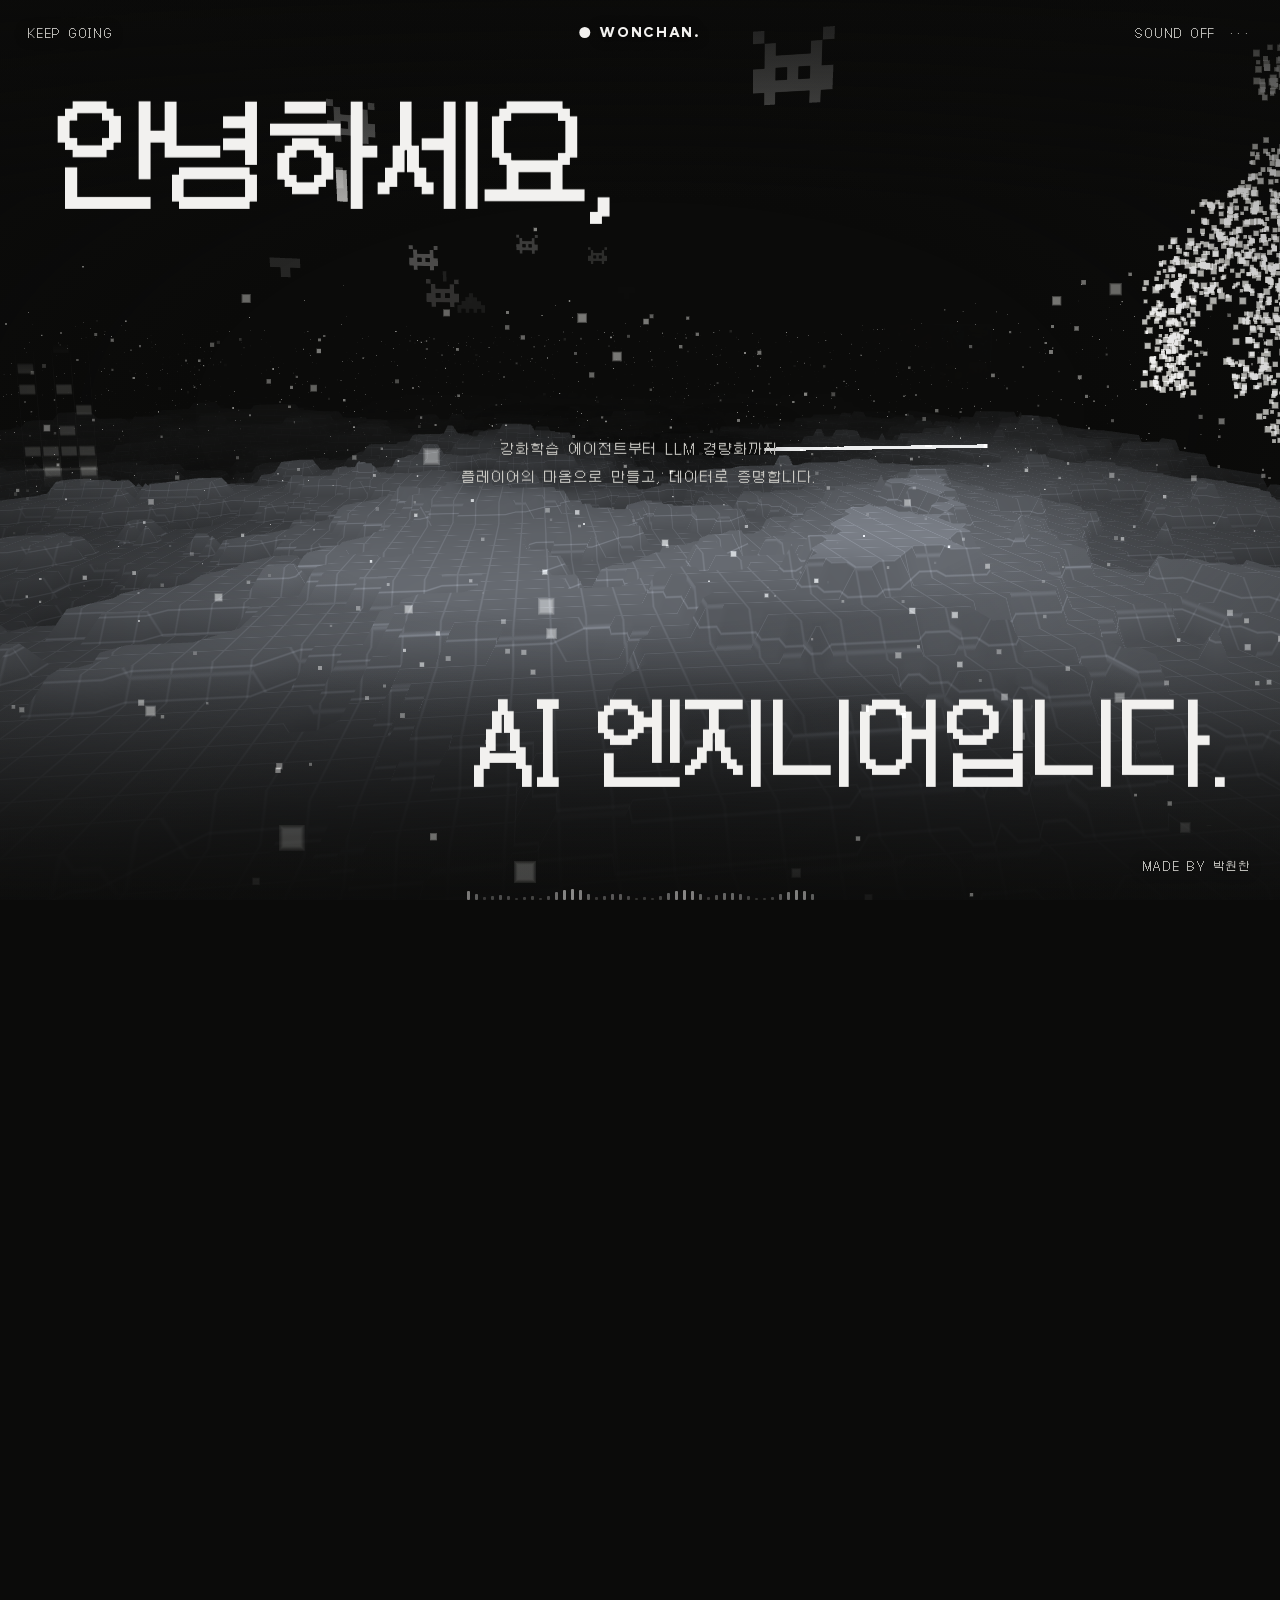
==== commit 35b0f191: "Add files via upload" ====
--- a/index.html
+++ b/index.html
@@ -5,23 +5,23 @@
 <meta name="viewport" content="width=device-width, initial-scale=1">
 <title>WONCHAN. — Game AI Engineer</title>
 <meta name="description" content="강화학습 에이전트부터 SLM 경량화까지 — 플레이어의 마음으로 만들고, 데이터로 증명합니다.">
-<link rel="canonical" href="https://YOUR-USERNAME.github.io/portfolio/">
+<link rel="canonical" href="https://matail.github.io/Portfolio/">
 <meta name="theme-color" content="#0b0b0a">
 <meta name="author" content="박원찬">
 <link rel="icon" href="data:image/svg+xml,%3Csvg xmlns='http://www.w3.org/2000/svg' viewBox='0 0 8 8'%3E%3Crect width='8' height='8' fill='%230b0b0a'/%3E%3Cpath fill='%23f2f1ef' d='M1 1h1v1H1zM6 1h1v1H6zM2 2h1v1H2zM5 2h1v1H5zM1 3h6v1H1zM1 4h2v1H1zM4 4h1v1H4zM6 4h1v1H6zM1 5h6v1H1zM2 6h1v1H2zM5 6h1v1H5z'/%3E%3C/svg%3E">
 <meta property="og:type" content="website">
 <meta property="og:site_name" content="WONCHAN. — Game AI Engineer">
 <meta property="og:locale" content="ko_KR">
-<meta property="og:url" content="https://YOUR-USERNAME.github.io/portfolio/">
+<meta property="og:url" content="https://matail.github.io/Portfolio/">
 <meta property="og:title" content="WONCHAN. — Game AI Engineer">
 <meta property="og:description" content="박원찬 · 게임 AI 엔지니어 포트폴리오. 강화학습 에이전트부터 SLM 경량화까지, 플레이어의 마음으로 만들고 데이터로 증명합니다.">
-<meta property="og:image" content="https://YOUR-USERNAME.github.io/portfolio/assets/img/og.png">
+<meta property="og:image" content="https://matail.github.io/Portfolio/assets/img/og.png">
 <meta property="og:image:width" content="1200">
 <meta property="og:image:height" content="630">
 <meta name="twitter:card" content="summary_large_image">
 <meta name="twitter:title" content="WONCHAN. — Game AI Engineer">
 <meta name="twitter:description" content="박원찬 · 게임 AI 엔지니어 포트폴리오. 강화학습 에이전트부터 SLM 경량화까지, 플레이어의 마음으로 만들고 데이터로 증명합니다.">
-<meta name="twitter:image" content="https://YOUR-USERNAME.github.io/portfolio/assets/img/og.png">
+<meta name="twitter:image" content="https://matail.github.io/Portfolio/assets/img/og.png">
 <link rel="stylesheet" href="assets/font/fonts.css">
 <!-- the wash must be opaque on the very first paint, or the incoming page
      flashes its own content before the transition script can run -->
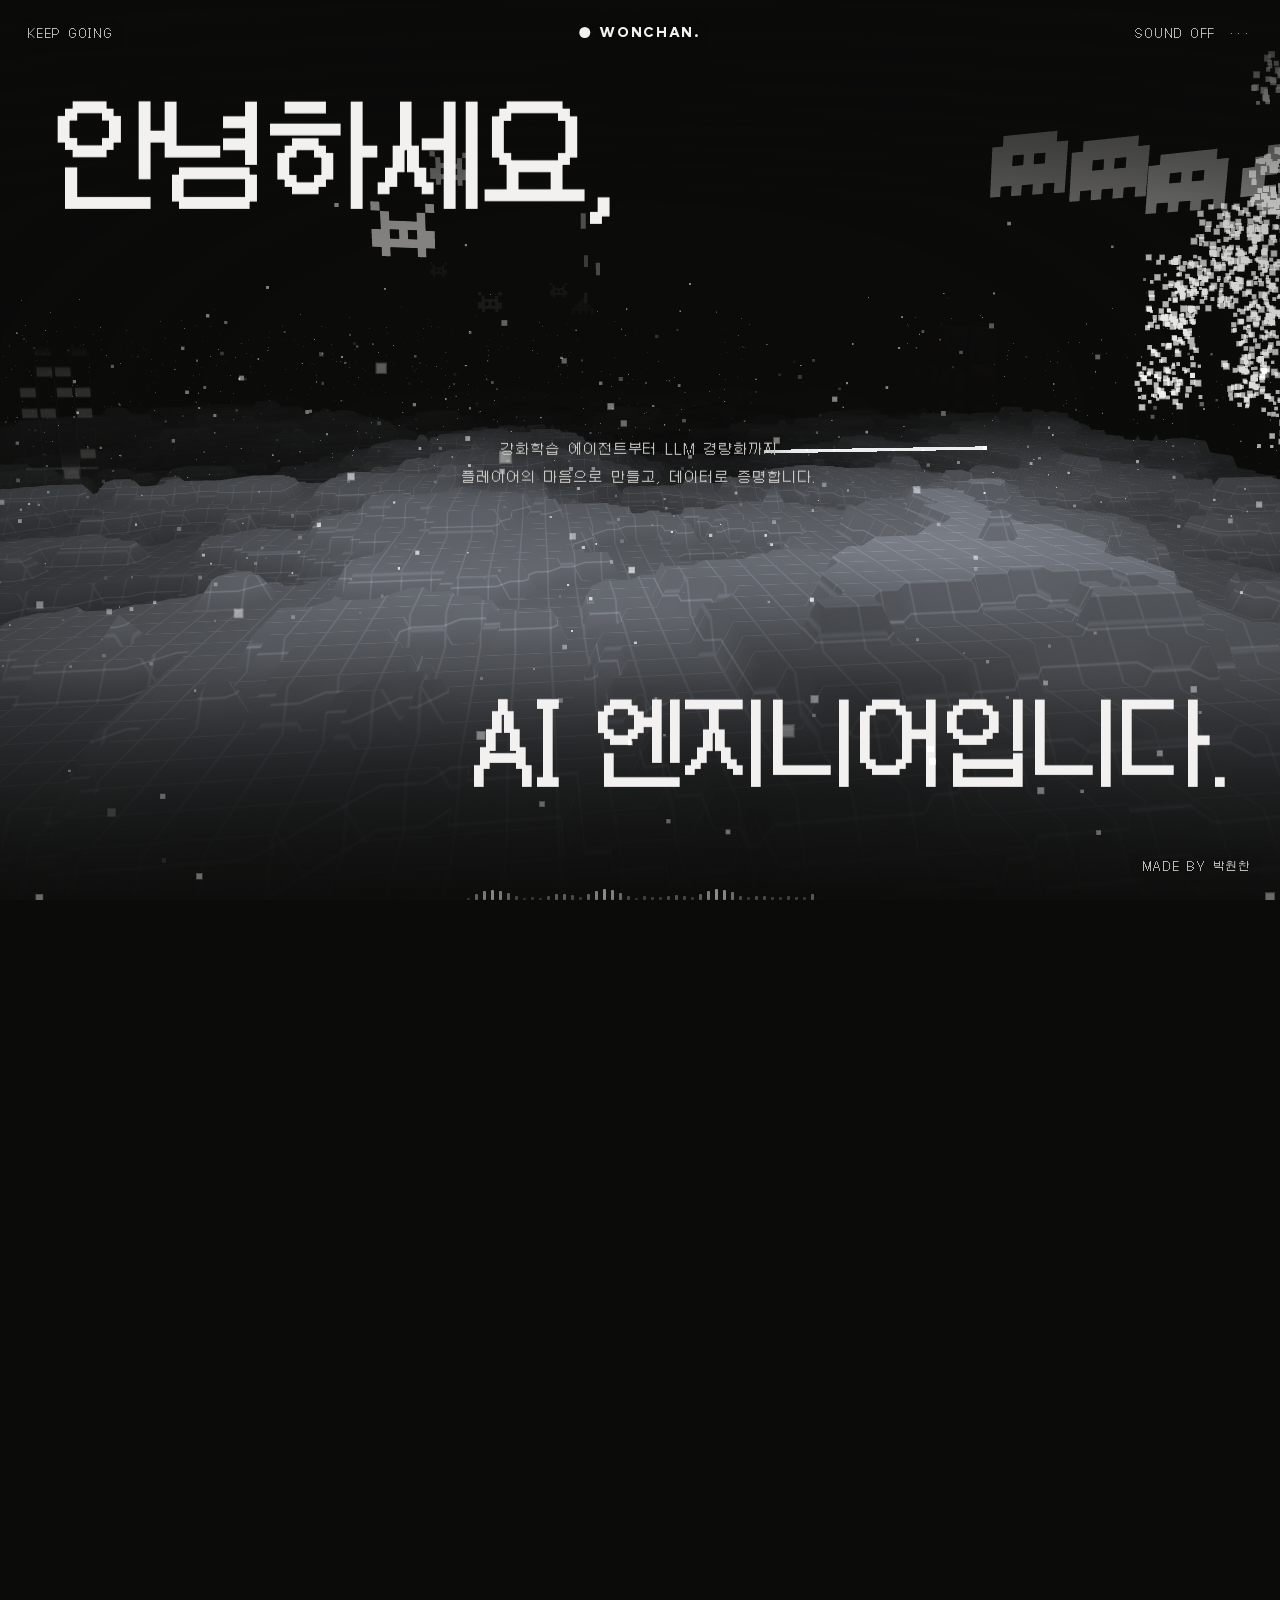
==== commit c595e1d6: "Update Streams section: Unity rebuild, v17 AI, new game link - Play link now points to the Unity Web" ====
--- a/index.html
+++ b/index.html
@@ -297,18 +297,18 @@
 
   <section class="beat split" id="p-streams">
     <div class="inner" data-beat>
-      <span class="eyebrow mono"><i></i><span data-scramble>RL AGENT / DATA PIPELINE</span></span>
+      <span class="eyebrow mono"><i></i><span data-scramble>RL AGENT / DATA PIPELINE / UNITY</span></span>
       <h2 class="title" data-split>STREAMS+ 보드게임<br>에이전트<sup>(01)</sup></h2>
-      <p class="cap" data-split>되돌릴 수 없는 20번의 카드 배치. Behavioral Cloning과 D3QN을 결합해 평균 점수를 31.8에서 71.5로 끌어올렸고, 학습 데이터 1,346게임은 직접 만든 웹앱으로 수집했습니다.</p>
+      <p class="cap" data-split>되돌릴 수 없는 20번의 카드 배치. Behavioral Cloning과 D3QN을 결합해 평균 점수를 31.8에서 71.5로 끌어올렸고, 학습 데이터 1,346게임은 직접 만든 웹앱으로 수집했습니다. 지금은 Unity로 다시 만든 버전에서 사람과 같은 정보만 보는 v17 AI와 난이도 5단계로 겨루고, 친구와 대전도 할 수 있습니다.</p>
       <div class="stats">
         <div><b>71.5</b><span>평균 점수</span></div>
         <div><b>1,346</b><span>수집 게임</span></div>
         <div><b>r=0.863</b><span>핵심 상관</span></div>
       </div>
-      <p class="role">담당 · 에이전트 개발, 게임 웹앱 개발</p>
+      <p class="role">담당 · 에이전트 개발, 게임 웹앱 개발, Unity 리빌드</p>
       <div class="links">
         <a href="https://github.com/Koojunyeong/streams/tree/main" target="_blank" rel="noopener">GitHub ↗</a>
-        <a href="https://streams-server-deploy.vercel.app/" target="_blank" rel="noopener">Play Live ↗</a>
+        <a href="https://matail.party/games/streams-unity/" target="_blank" rel="noopener">Play Live ↗</a>
         <a href="project-streams.html" data-warp="right">Detail →</a>
       </div>
     </div>
